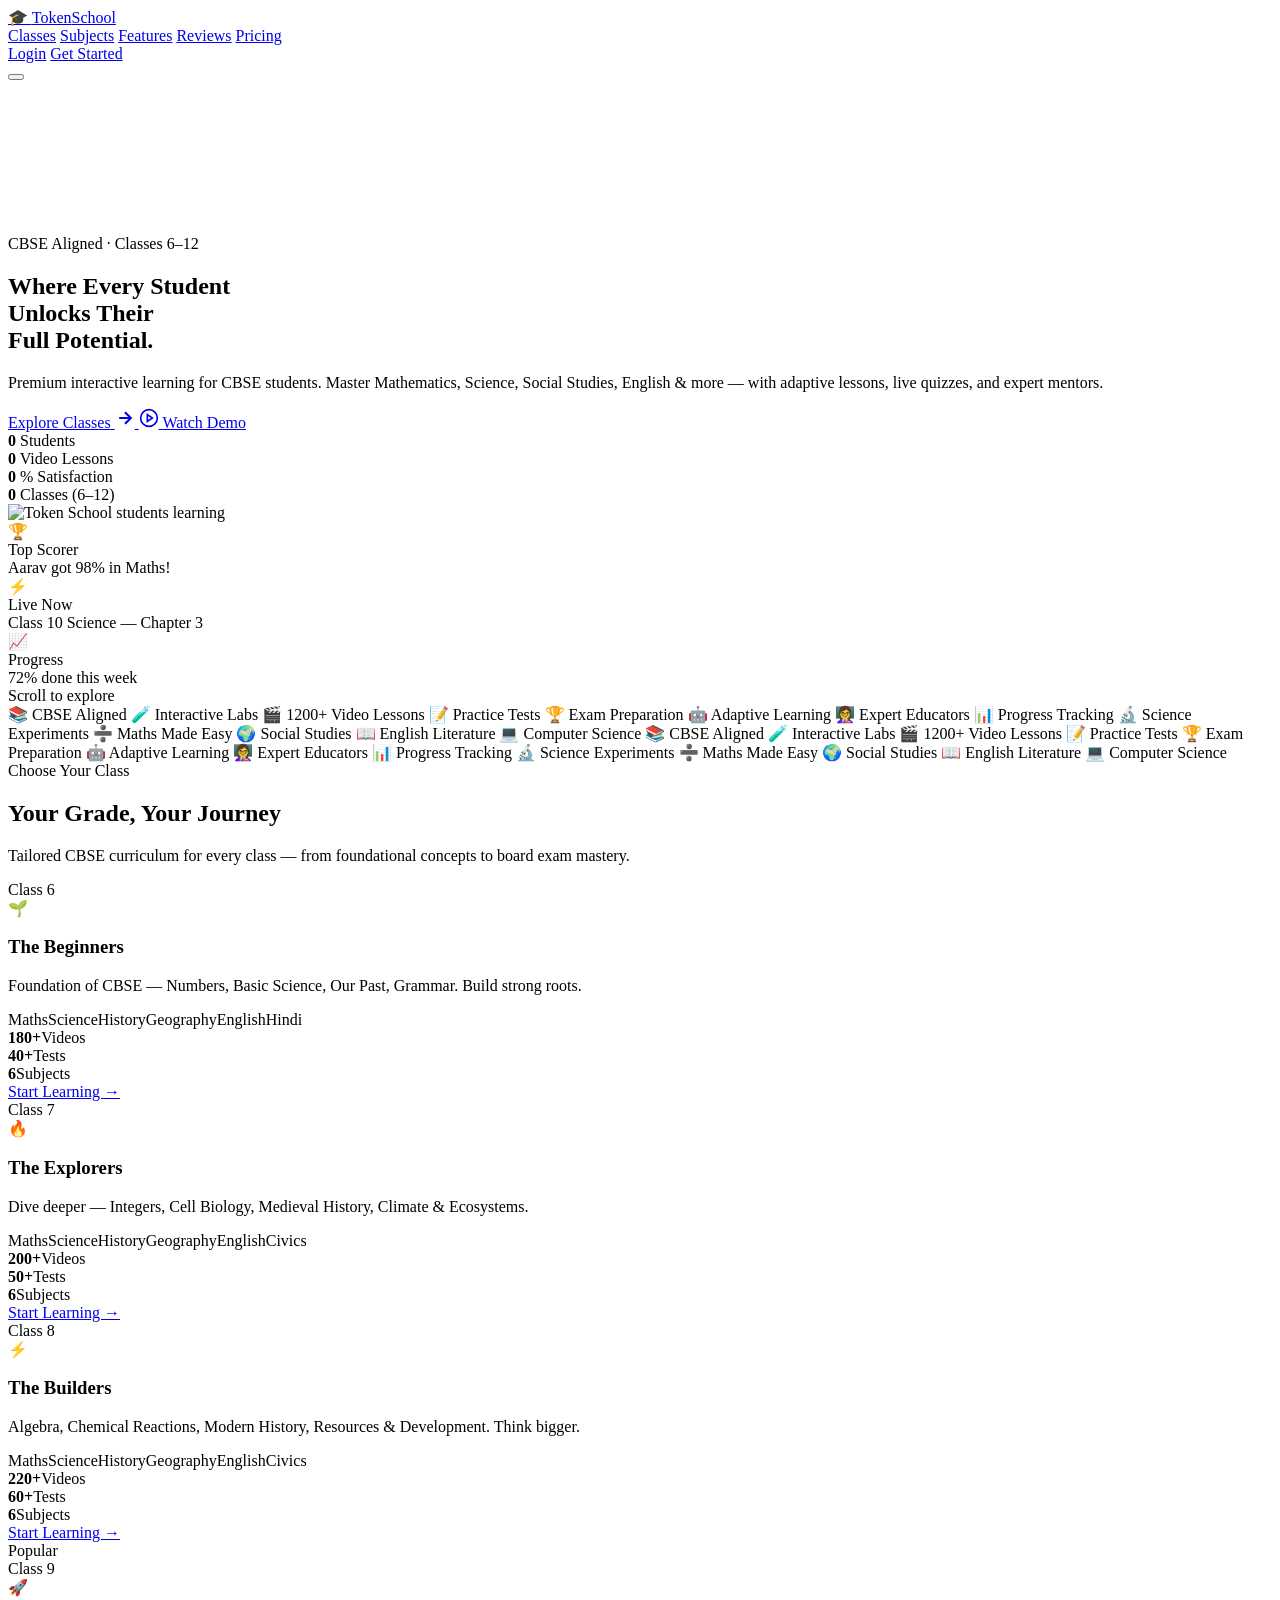
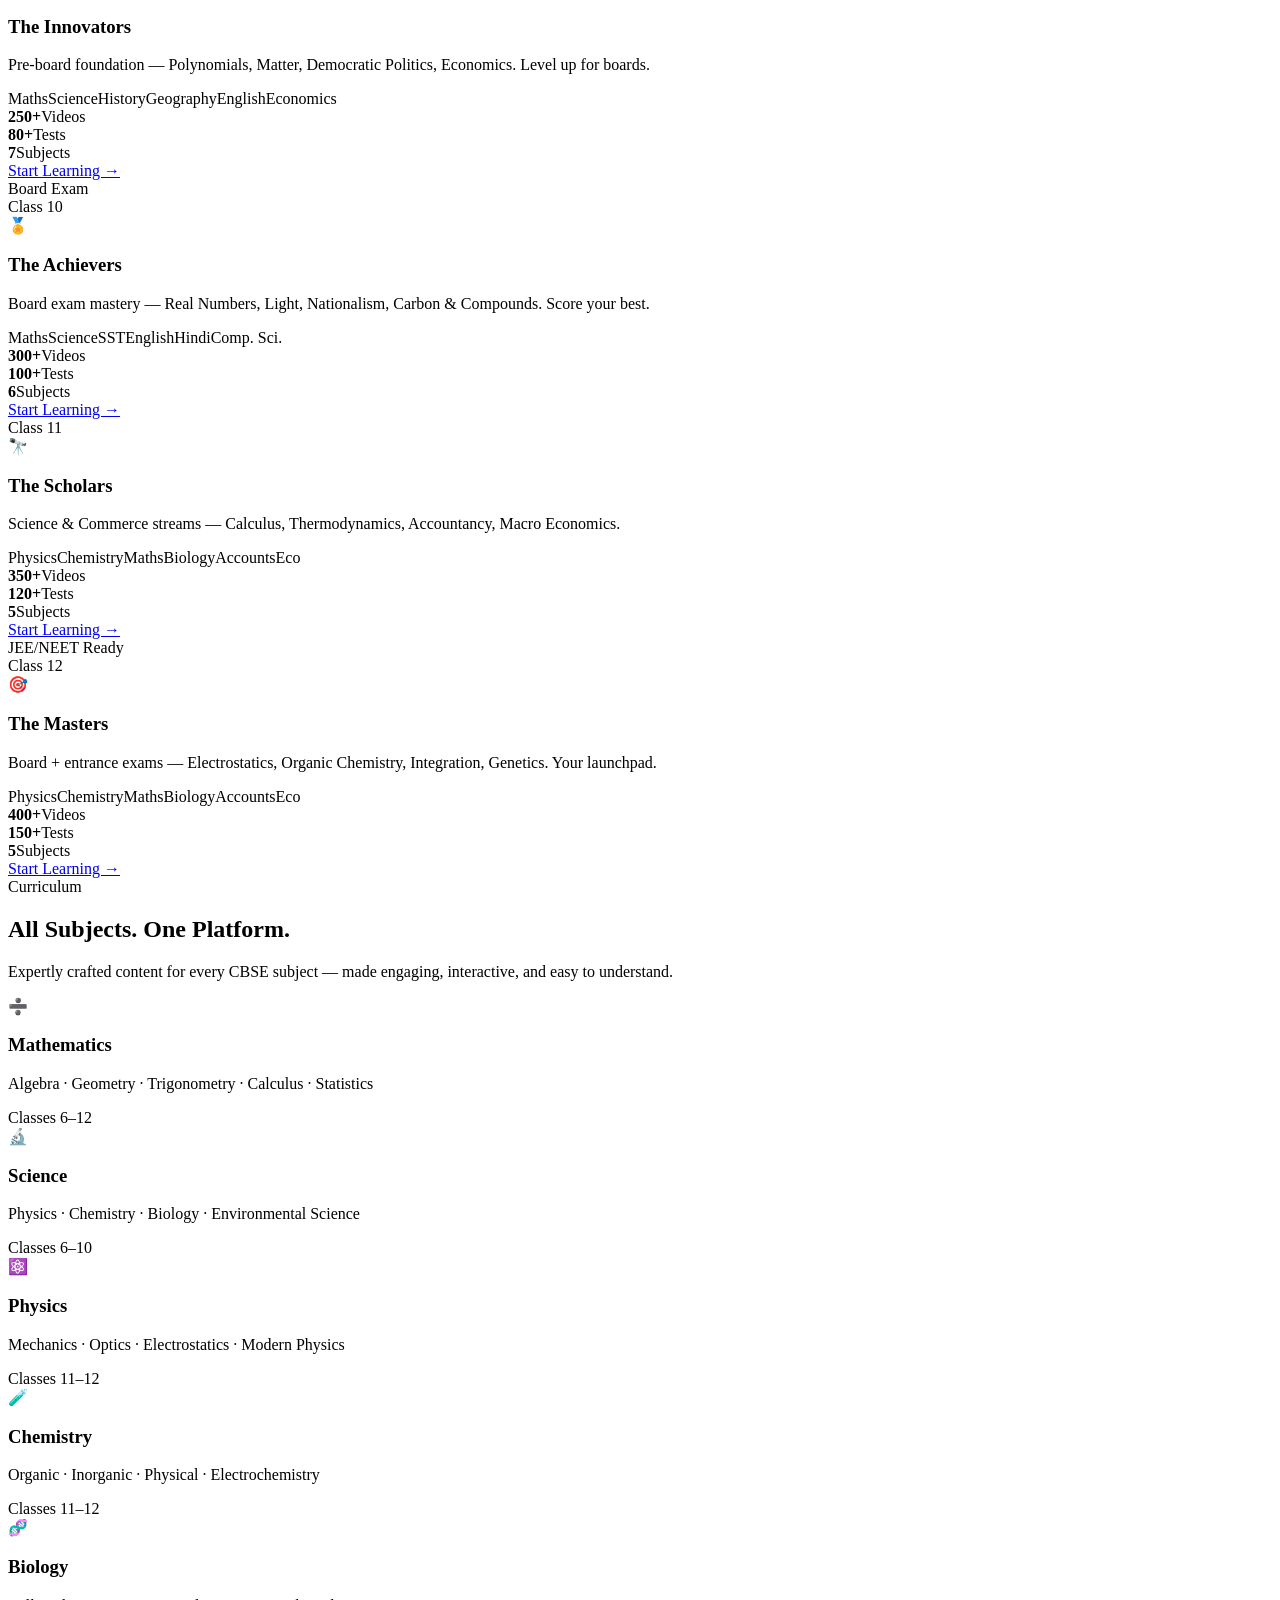
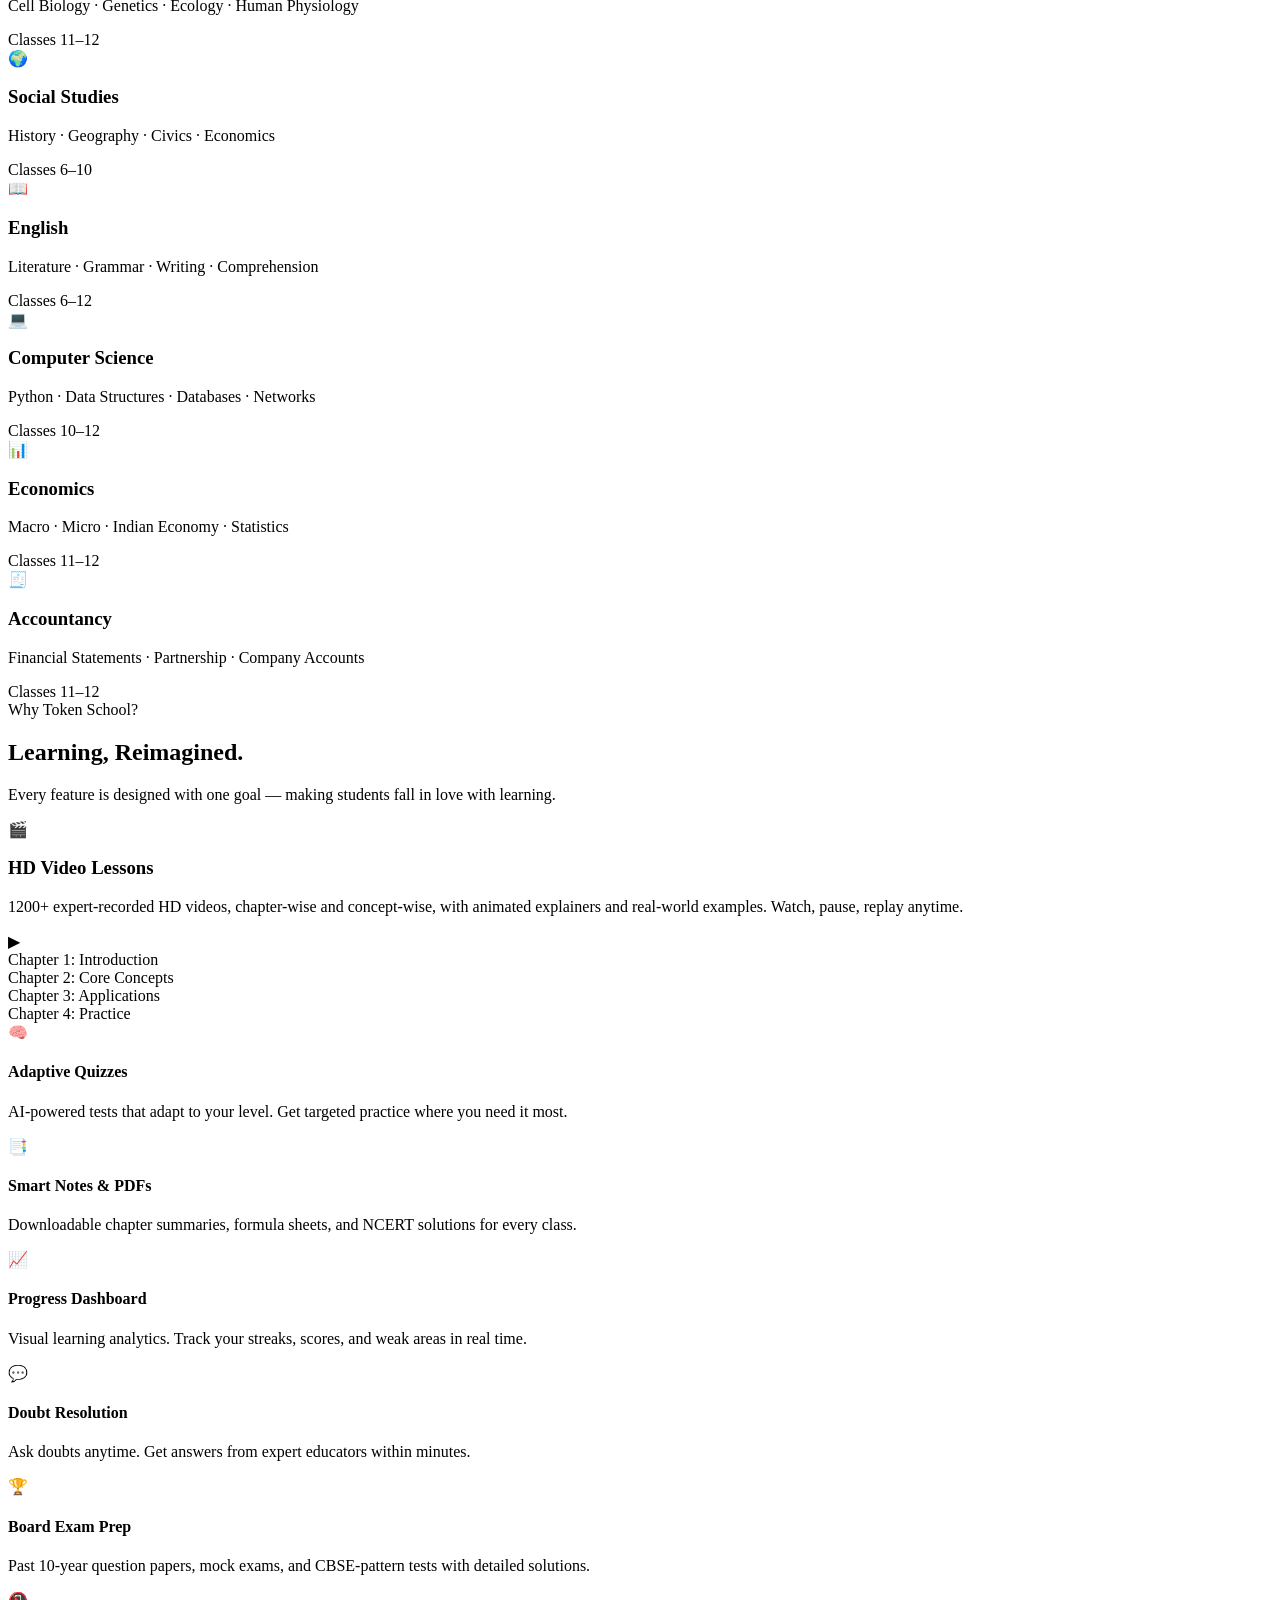
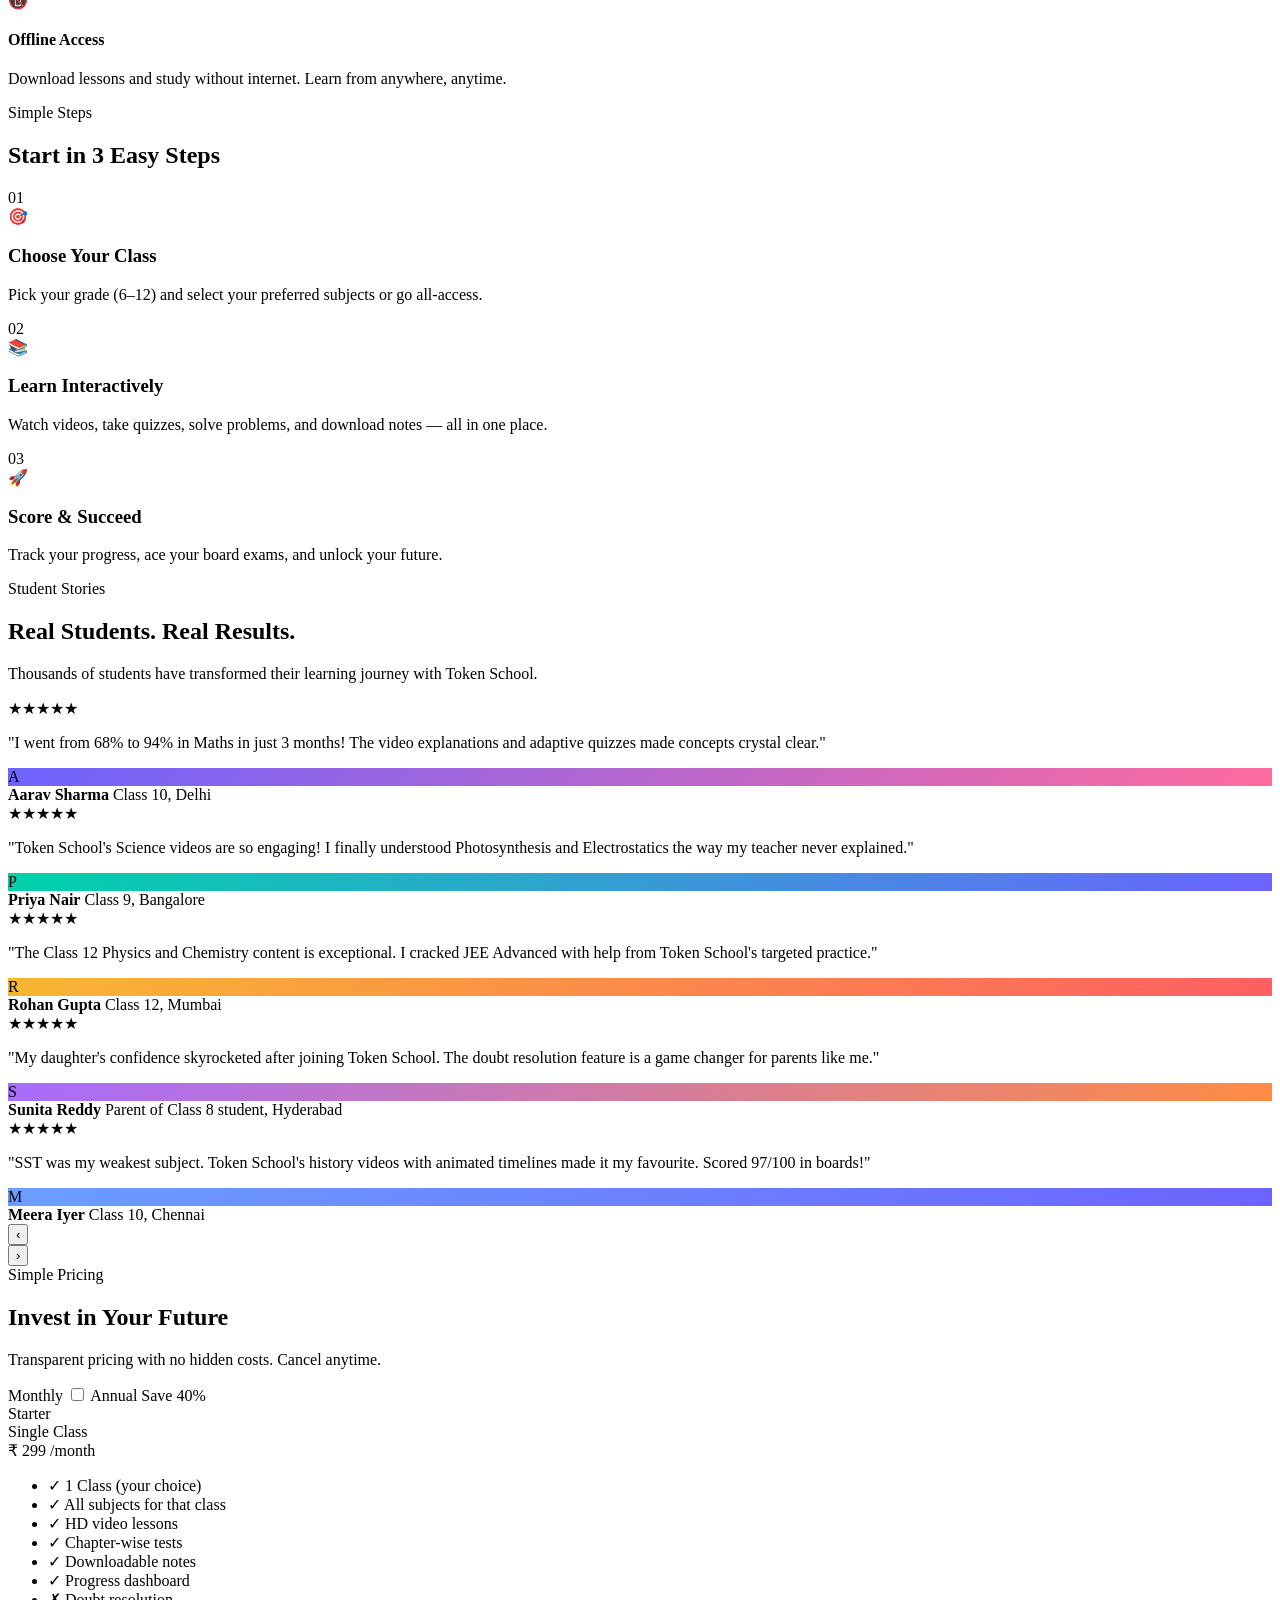
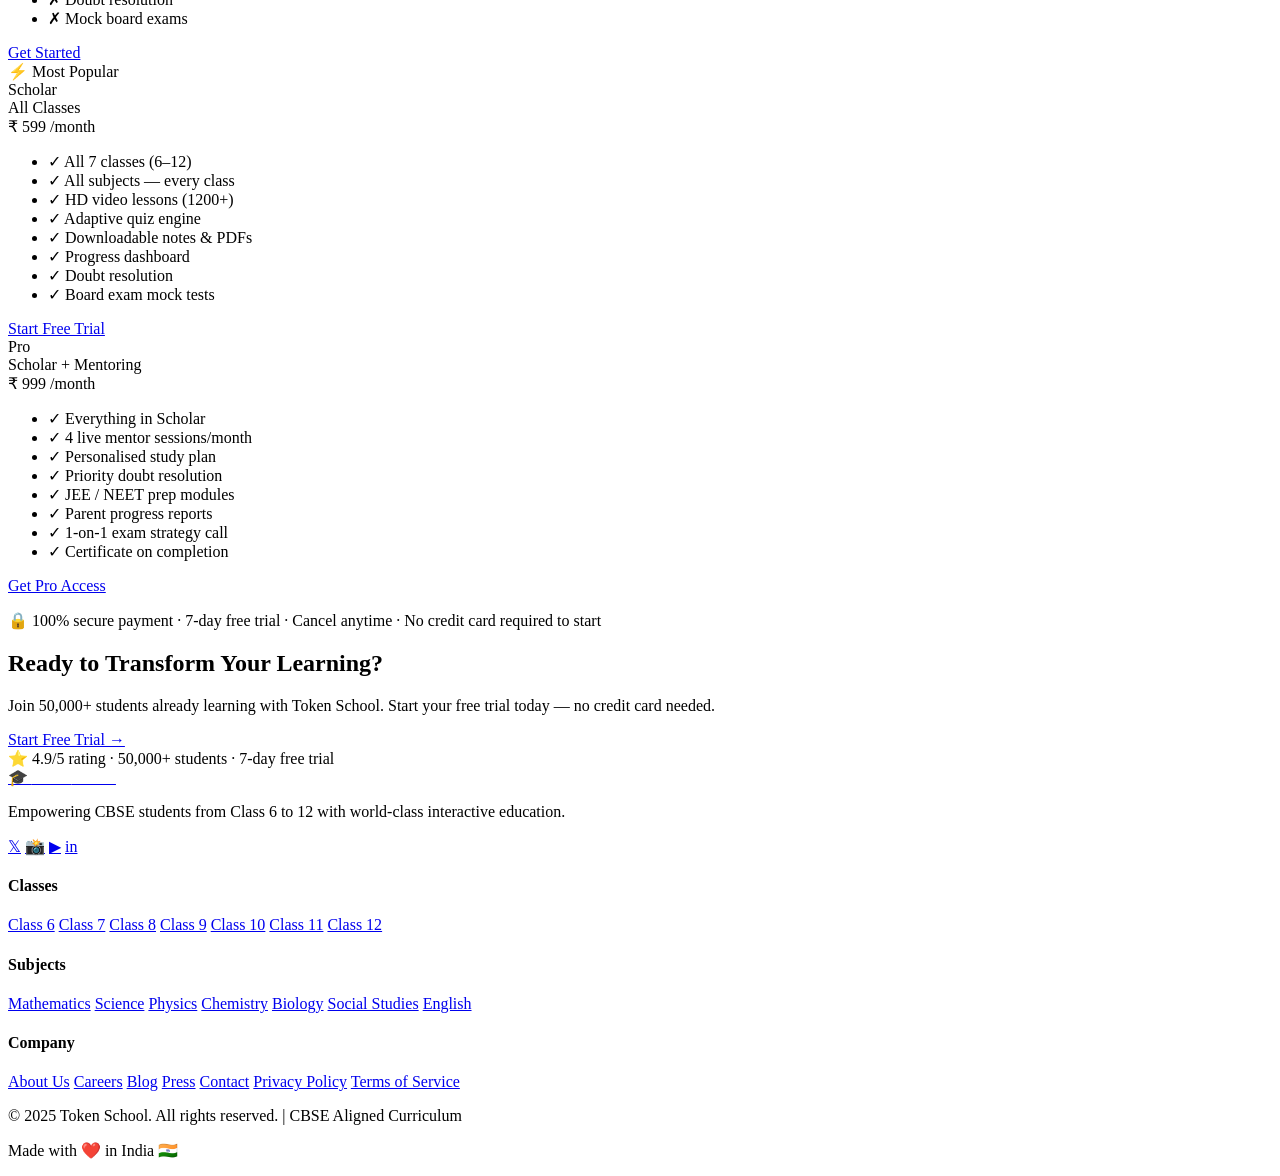
==== index.html @ bd6ffdf9 "feat: add index.html" ====
<!DOCTYPE html>
<html lang="en">
<head>
  <meta charset="UTF-8" />
  <meta name="viewport" content="width=device-width, initial-scale=1.0" />
  <title>Token School — CBSE Classes 6–12 | Learn. Lead. Grow.</title>
  <meta name="description" content="Token School offers a world-class, interactive CBSE curriculum for students in Classes 6 to 12. Master Maths, Science, Social Studies, English, and more with engaging video lessons, live quizzes, and expert-crafted study material." />
  <meta name="keywords" content="CBSE, Classes 6-12, Token School, online learning, India, Maths, Science, Social Studies, exam prep, interactive" />
  <meta property="og:title" content="Token School — CBSE Classes 6–12" />
  <meta property="og:description" content="World-class CBSE learning for Classes 6–12. Master every subject with interactive lessons, quizzes, and expert guidance." />
  <meta property="og:image" content="./hero.jpg" />
  <meta name="twitter:card" content="summary_large_image" />
  <link rel="preconnect" href="https://fonts.googleapis.com" />
  <link rel="preconnect" href="https://fonts.gstatic.com" crossorigin />
  <link href="https://fonts.googleapis.com/css2?family=Outfit:wght@300;400;500;600;700;800;900&family=Inter:wght@300;400;500;600;700&family=JetBrains+Mono:wght@400;600&display=swap" rel="stylesheet" />
  <link rel="stylesheet" href="./style.css" />
</head>
<body>

  <!-- ===== NAV ===== -->
  <header class="nav" id="nav">
    <div class="nav__inner">
      <a href="#" class="nav__brand" id="nav-brand">
        <span class="nav__logo-icon">🎓</span>
        <span class="nav__logo-text">Token<span class="accent">School</span></span>
      </a>
      <nav class="nav__links" id="nav-links">
        <a href="#classes" class="nav__link">Classes</a>
        <a href="#subjects" class="nav__link">Subjects</a>
        <a href="#features" class="nav__link">Features</a>
        <a href="#testimonials" class="nav__link">Reviews</a>
        <a href="#pricing" class="nav__link">Pricing</a>
      </nav>
      <div class="nav__actions">
        <a href="#pricing" class="btn btn--ghost btn--sm" id="nav-login">Login</a>
        <a href="#pricing" class="btn btn--primary btn--sm" id="nav-cta">Get Started</a>
      </div>
      <button class="nav__burger" id="nav-burger" aria-label="Toggle menu">
        <span></span><span></span><span></span>
      </button>
    </div>
  </header>

  <!-- ===== HERO ===== -->
  <section class="hero" id="hero">
    <div class="hero__bg">
      <div class="hero__orb hero__orb--1"></div>
      <div class="hero__orb hero__orb--2"></div>
      <div class="hero__orb hero__orb--3"></div>
      <canvas class="hero__particles" id="hero-canvas"></canvas>
    </div>
    <div class="hero__inner">
      <div class="hero__content">
        <div class="hero__badge" id="hero-badge">
          <span class="badge__dot"></span>
          CBSE Aligned · Classes 6–12
        </div>
        <h1 class="hero__title" id="hero-title">
          Where Every Student<br />
          <span class="hero__gradient-text">Unlocks Their</span><br />
          <span class="hero__typewriter" id="typewriter">Full Potential.</span>
        </h1>
        <p class="hero__sub" id="hero-sub">
          Premium interactive learning for CBSE students. Master Mathematics, Science, Social Studies, English &amp; more — with adaptive lessons, live quizzes, and expert mentors.
        </p>
        <div class="hero__ctas" id="hero-ctas">
          <a href="#classes" class="btn btn--primary btn--lg">
            <span>Explore Classes</span>
            <svg width="20" height="20" viewBox="0 0 24 24" fill="none" stroke="currentColor" stroke-width="2.5"><path d="M5 12h14M12 5l7 7-7 7"/></svg>
          </a>
          <a href="#features" class="btn btn--ghost btn--lg">
            <svg width="20" height="20" viewBox="0 0 24 24" fill="none" stroke="currentColor" stroke-width="2"><circle cx="12" cy="12" r="10"/><polygon points="10,8 16,12 10,16"/></svg>
            <span>Watch Demo</span>
          </a>
        </div>
        <div class="hero__stats" id="hero-stats">
          <div class="stat">
            <strong class="stat__num" data-target="50000">0</strong>
            <span class="stat__label">Students</span>
          </div>
          <div class="stat__divider"></div>
          <div class="stat">
            <strong class="stat__num" data-target="1200">0</strong>
            <span class="stat__label">Video Lessons</span>
          </div>
          <div class="stat__divider"></div>
          <div class="stat">
            <strong class="stat__num" data-target="98">0</strong>
            <span class="stat__label">% Satisfaction</span>
          </div>
          <div class="stat__divider"></div>
          <div class="stat">
            <strong class="stat__num" data-target="7">0</strong>
            <span class="stat__label">Classes (6–12)</span>
          </div>
        </div>
      </div>
      <div class="hero__visual" id="hero-visual">
        <div class="hero__img-wrap">
          <img src="./hero.jpg" alt="Token School students learning" class="hero__img" loading="eager" />
          <div class="hero__img-glow"></div>
        </div>
        <div class="floating-card fc--1">
          <span class="fc__emoji">🏆</span>
          <div>
            <div class="fc__label">Top Scorer</div>
            <div class="fc__value">Aarav got 98% in Maths!</div>
          </div>
        </div>
        <div class="floating-card fc--2">
          <span class="fc__emoji">⚡</span>
          <div>
            <div class="fc__label">Live Now</div>
            <div class="fc__value">Class 10 Science — Chapter 3</div>
          </div>
        </div>
        <div class="floating-card fc--3">
          <span class="fc__emoji">📈</span>
          <div>
            <div class="fc__label">Progress</div>
            <div class="fc__value">72% done this week</div>
          </div>
        </div>
      </div>
    </div>
    <div class="hero__scroll-hint">
      <span>Scroll to explore</span>
      <div class="scroll-arrow"></div>
    </div>
  </section>

  <!-- ===== MARQUEE STRIP ===== -->
  <div class="marquee-strip" aria-hidden="true">
    <div class="marquee-track">
      <span>📚 CBSE Aligned</span>
      <span>🧪 Interactive Labs</span>
      <span>🎬 1200+ Video Lessons</span>
      <span>📝 Practice Tests</span>
      <span>🏆 Exam Preparation</span>
      <span>🤖 Adaptive Learning</span>
      <span>👩‍🏫 Expert Educators</span>
      <span>📊 Progress Tracking</span>
      <span>🔬 Science Experiments</span>
      <span>➗ Maths Made Easy</span>
      <span>🌍 Social Studies</span>
      <span>📖 English Literature</span>
      <span>💻 Computer Science</span>
      <span>📚 CBSE Aligned</span>
      <span>🧪 Interactive Labs</span>
      <span>🎬 1200+ Video Lessons</span>
      <span>📝 Practice Tests</span>
      <span>🏆 Exam Preparation</span>
      <span>🤖 Adaptive Learning</span>
      <span>👩‍🏫 Expert Educators</span>
      <span>📊 Progress Tracking</span>
      <span>🔬 Science Experiments</span>
      <span>➗ Maths Made Easy</span>
      <span>🌍 Social Studies</span>
      <span>📖 English Literature</span>
      <span>💻 Computer Science</span>
    </div>
  </div>

  <!-- ===== CLASSES ===== -->
  <section class="classes section" id="classes">
    <div class="container">
      <div class="section__header">
        <div class="section__eyebrow">Choose Your Class</div>
        <h2 class="section__title">Your Grade, Your Journey</h2>
        <p class="section__sub">Tailored CBSE curriculum for every class — from foundational concepts to board exam mastery.</p>
      </div>
      <div class="classes__grid" id="classes-grid">

        <!-- Class 6 -->
        <article class="class-card" data-class="6" style="--accent: #6C63FF; --accent-light: #6C63FF22;">
          <div class="class-card__top">
            <div class="class-card__badge">Class 6</div>
            <div class="class-card__icon">🌱</div>
          </div>
          <h3 class="class-card__name">The Beginners</h3>
          <p class="class-card__desc">Foundation of CBSE — Numbers, Basic Science, Our Past, Grammar. Build strong roots.</p>
          <div class="class-card__subjects">
            <span>Maths</span><span>Science</span><span>History</span><span>Geography</span><span>English</span><span>Hindi</span>
          </div>
          <div class="class-card__stats">
            <div class="cs"><strong>180+</strong><span>Videos</span></div>
            <div class="cs"><strong>40+</strong><span>Tests</span></div>
            <div class="cs"><strong>6</strong><span>Subjects</span></div>
          </div>
          <a href="#pricing" class="class-card__cta">Start Learning →</a>
        </article>

        <!-- Class 7 -->
        <article class="class-card" data-class="7" style="--accent: #FF6B9D; --accent-light: #FF6B9D22;">
          <div class="class-card__top">
            <div class="class-card__badge">Class 7</div>
            <div class="class-card__icon">🔥</div>
          </div>
          <h3 class="class-card__name">The Explorers</h3>
          <p class="class-card__desc">Dive deeper — Integers, Cell Biology, Medieval History, Climate & Ecosystems.</p>
          <div class="class-card__subjects">
            <span>Maths</span><span>Science</span><span>History</span><span>Geography</span><span>English</span><span>Civics</span>
          </div>
          <div class="class-card__stats">
            <div class="cs"><strong>200+</strong><span>Videos</span></div>
            <div class="cs"><strong>50+</strong><span>Tests</span></div>
            <div class="cs"><strong>6</strong><span>Subjects</span></div>
          </div>
          <a href="#pricing" class="class-card__cta">Start Learning →</a>
        </article>

        <!-- Class 8 -->
        <article class="class-card" data-class="8" style="--accent: #00D4AA; --accent-light: #00D4AA22;">
          <div class="class-card__top">
            <div class="class-card__badge">Class 8</div>
            <div class="class-card__icon">⚡</div>
          </div>
          <h3 class="class-card__name">The Builders</h3>
          <p class="class-card__desc">Algebra, Chemical Reactions, Modern History, Resources & Development. Think bigger.</p>
          <div class="class-card__subjects">
            <span>Maths</span><span>Science</span><span>History</span><span>Geography</span><span>English</span><span>Civics</span>
          </div>
          <div class="class-card__stats">
            <div class="cs"><strong>220+</strong><span>Videos</span></div>
            <div class="cs"><strong>60+</strong><span>Tests</span></div>
            <div class="cs"><strong>6</strong><span>Subjects</span></div>
          </div>
          <a href="#pricing" class="class-card__cta">Start Learning →</a>
        </article>

        <!-- Class 9 -->
        <article class="class-card class-card--featured" data-class="9" style="--accent: #F7B731; --accent-light: #F7B73122;">
          <div class="class-card__ribbon">Popular</div>
          <div class="class-card__top">
            <div class="class-card__badge">Class 9</div>
            <div class="class-card__icon">🚀</div>
          </div>
          <h3 class="class-card__name">The Innovators</h3>
          <p class="class-card__desc">Pre-board foundation — Polynomials, Matter, Democratic Politics, Economics. Level up for boards.</p>
          <div class="class-card__subjects">
            <span>Maths</span><span>Science</span><span>History</span><span>Geography</span><span>English</span><span>Economics</span>
          </div>
          <div class="class-card__stats">
            <div class="cs"><strong>250+</strong><span>Videos</span></div>
            <div class="cs"><strong>80+</strong><span>Tests</span></div>
            <div class="cs"><strong>7</strong><span>Subjects</span></div>
          </div>
          <a href="#pricing" class="class-card__cta">Start Learning →</a>
        </article>

        <!-- Class 10 -->
        <article class="class-card class-card--featured" data-class="10" style="--accent: #FF5E62; --accent-light: #FF5E6222;">
          <div class="class-card__ribbon">Board Exam</div>
          <div class="class-card__top">
            <div class="class-card__badge">Class 10</div>
            <div class="class-card__icon">🏅</div>
          </div>
          <h3 class="class-card__name">The Achievers</h3>
          <p class="class-card__desc">Board exam mastery — Real Numbers, Light, Nationalism, Carbon & Compounds. Score your best.</p>
          <div class="class-card__subjects">
            <span>Maths</span><span>Science</span><span>SST</span><span>English</span><span>Hindi</span><span>Comp. Sci.</span>
          </div>
          <div class="class-card__stats">
            <div class="cs"><strong>300+</strong><span>Videos</span></div>
            <div class="cs"><strong>100+</strong><span>Tests</span></div>
            <div class="cs"><strong>6</strong><span>Subjects</span></div>
          </div>
          <a href="#pricing" class="class-card__cta">Start Learning →</a>
        </article>

        <!-- Class 11 -->
        <article class="class-card" data-class="11" style="--accent: #A66CFF; --accent-light: #A66CFF22;">
          <div class="class-card__top">
            <div class="class-card__badge">Class 11</div>
            <div class="class-card__icon">🔭</div>
          </div>
          <h3 class="class-card__name">The Scholars</h3>
          <p class="class-card__desc">Science & Commerce streams — Calculus, Thermodynamics, Accountancy, Macro Economics.</p>
          <div class="class-card__subjects">
            <span>Physics</span><span>Chemistry</span><span>Maths</span><span>Biology</span><span>Accounts</span><span>Eco</span>
          </div>
          <div class="class-card__stats">
            <div class="cs"><strong>350+</strong><span>Videos</span></div>
            <div class="cs"><strong>120+</strong><span>Tests</span></div>
            <div class="cs"><strong>5</strong><span>Subjects</span></div>
          </div>
          <a href="#pricing" class="class-card__cta">Start Learning →</a>
        </article>

        <!-- Class 12 -->
        <article class="class-card class-card--featured" data-class="12" style="--accent: #FF8C42; --accent-light: #FF8C4222;">
          <div class="class-card__ribbon">JEE/NEET Ready</div>
          <div class="class-card__top">
            <div class="class-card__badge">Class 12</div>
            <div class="class-card__icon">🎯</div>
          </div>
          <h3 class="class-card__name">The Masters</h3>
          <p class="class-card__desc">Board + entrance exams — Electrostatics, Organic Chemistry, Integration, Genetics. Your launchpad.</p>
          <div class="class-card__subjects">
            <span>Physics</span><span>Chemistry</span><span>Maths</span><span>Biology</span><span>Accounts</span><span>Eco</span>
          </div>
          <div class="class-card__stats">
            <div class="cs"><strong>400+</strong><span>Videos</span></div>
            <div class="cs"><strong>150+</strong><span>Tests</span></div>
            <div class="cs"><strong>5</strong><span>Subjects</span></div>
          </div>
          <a href="#pricing" class="class-card__cta">Start Learning →</a>
        </article>

      </div>
    </div>
  </section>

  <!-- ===== SUBJECTS ===== -->
  <section class="subjects section" id="subjects">
    <div class="container">
      <div class="section__header">
        <div class="section__eyebrow">Curriculum</div>
        <h2 class="section__title">All Subjects. One Platform.</h2>
        <p class="section__sub">Expertly crafted content for every CBSE subject — made engaging, interactive, and easy to understand.</p>
      </div>
      <div class="subjects__grid">
        <div class="subject-tile" id="sub-maths">
          <div class="subject-tile__icon">➗</div>
          <h3>Mathematics</h3>
          <p>Algebra · Geometry · Trigonometry · Calculus · Statistics</p>
          <div class="subject-tile__tag">Classes 6–12</div>
        </div>
        <div class="subject-tile" id="sub-science">
          <div class="subject-tile__icon">🔬</div>
          <h3>Science</h3>
          <p>Physics · Chemistry · Biology · Environmental Science</p>
          <div class="subject-tile__tag">Classes 6–10</div>
        </div>
        <div class="subject-tile" id="sub-physics">
          <div class="subject-tile__icon">⚛️</div>
          <h3>Physics</h3>
          <p>Mechanics · Optics · Electrostatics · Modern Physics</p>
          <div class="subject-tile__tag">Classes 11–12</div>
        </div>
        <div class="subject-tile" id="sub-chemistry">
          <div class="subject-tile__icon">🧪</div>
          <h3>Chemistry</h3>
          <p>Organic · Inorganic · Physical · Electrochemistry</p>
          <div class="subject-tile__tag">Classes 11–12</div>
        </div>
        <div class="subject-tile" id="sub-biology">
          <div class="subject-tile__icon">🧬</div>
          <h3>Biology</h3>
          <p>Cell Biology · Genetics · Ecology · Human Physiology</p>
          <div class="subject-tile__tag">Classes 11–12</div>
        </div>
        <div class="subject-tile" id="sub-sst">
          <div class="subject-tile__icon">🌍</div>
          <h3>Social Studies</h3>
          <p>History · Geography · Civics · Economics</p>
          <div class="subject-tile__tag">Classes 6–10</div>
        </div>
        <div class="subject-tile" id="sub-english">
          <div class="subject-tile__icon">📖</div>
          <h3>English</h3>
          <p>Literature · Grammar · Writing · Comprehension</p>
          <div class="subject-tile__tag">Classes 6–12</div>
        </div>
        <div class="subject-tile" id="sub-cs">
          <div class="subject-tile__icon">💻</div>
          <h3>Computer Science</h3>
          <p>Python · Data Structures · Databases · Networks</p>
          <div class="subject-tile__tag">Classes 10–12</div>
        </div>
        <div class="subject-tile" id="sub-eco">
          <div class="subject-tile__icon">📊</div>
          <h3>Economics</h3>
          <p>Macro · Micro · Indian Economy · Statistics</p>
          <div class="subject-tile__tag">Classes 11–12</div>
        </div>
        <div class="subject-tile" id="sub-accounts">
          <div class="subject-tile__icon">🧾</div>
          <h3>Accountancy</h3>
          <p>Financial Statements · Partnership · Company Accounts</p>
          <div class="subject-tile__tag">Classes 11–12</div>
        </div>
      </div>
    </div>
  </section>

  <!-- ===== FEATURES ===== -->
  <section class="features section" id="features">
    <div class="container">
      <div class="section__header">
        <div class="section__eyebrow">Why Token School?</div>
        <h2 class="section__title">Learning, Reimagined.</h2>
        <p class="section__sub">Every feature is designed with one goal — making students fall in love with learning.</p>
      </div>
      <div class="features__layout">
        <div class="features__big-card">
          <div class="big-card__glow"></div>
          <div class="big-card__icon">🎬</div>
          <h3 class="big-card__title">HD Video Lessons</h3>
          <p class="big-card__desc">1200+ expert-recorded HD videos, chapter-wise and concept-wise, with animated explainers and real-world examples. Watch, pause, replay anytime.</p>
          <div class="big-card__visual">
            <div class="video-mock">
              <div class="video-mock__screen">
                <div class="play-btn-large">▶</div>
                <div class="video-mock__bar"></div>
              </div>
              <div class="video-mock__chapters">
                <div class="vmch vmch--active">Chapter 1: Introduction</div>
                <div class="vmch">Chapter 2: Core Concepts</div>
                <div class="vmch">Chapter 3: Applications</div>
                <div class="vmch">Chapter 4: Practice</div>
              </div>
            </div>
          </div>
        </div>
        <div class="features__small-cards">
          <div class="feature-card" id="feat-quiz">
            <div class="feature-card__icon">🧠</div>
            <h4>Adaptive Quizzes</h4>
            <p>AI-powered tests that adapt to your level. Get targeted practice where you need it most.</p>
          </div>
          <div class="feature-card" id="feat-notes">
            <div class="feature-card__icon">📑</div>
            <h4>Smart Notes & PDFs</h4>
            <p>Downloadable chapter summaries, formula sheets, and NCERT solutions for every class.</p>
          </div>
          <div class="feature-card" id="feat-progress">
            <div class="feature-card__icon">📈</div>
            <h4>Progress Dashboard</h4>
            <p>Visual learning analytics. Track your streaks, scores, and weak areas in real time.</p>
          </div>
          <div class="feature-card" id="feat-doubt">
            <div class="feature-card__icon">💬</div>
            <h4>Doubt Resolution</h4>
            <p>Ask doubts anytime. Get answers from expert educators within minutes.</p>
          </div>
          <div class="feature-card" id="feat-exam">
            <div class="feature-card__icon">🏆</div>
            <h4>Board Exam Prep</h4>
            <p>Past 10-year question papers, mock exams, and CBSE-pattern tests with detailed solutions.</p>
          </div>
          <div class="feature-card" id="feat-offline">
            <div class="feature-card__icon">📵</div>
            <h4>Offline Access</h4>
            <p>Download lessons and study without internet. Learn from anywhere, anytime.</p>
          </div>
        </div>
      </div>
    </div>
  </section>

  <!-- ===== HOW IT WORKS ===== -->
  <section class="how section" id="how">
    <div class="container">
      <div class="section__header">
        <div class="section__eyebrow">Simple Steps</div>
        <h2 class="section__title">Start in 3 Easy Steps</h2>
      </div>
      <div class="steps">
        <div class="step" id="step-1">
          <div class="step__num">01</div>
          <div class="step__icon">🎯</div>
          <h3 class="step__title">Choose Your Class</h3>
          <p class="step__desc">Pick your grade (6–12) and select your preferred subjects or go all-access.</p>
        </div>
        <div class="step__connector"></div>
        <div class="step" id="step-2">
          <div class="step__num">02</div>
          <div class="step__icon">📚</div>
          <h3 class="step__title">Learn Interactively</h3>
          <p class="step__desc">Watch videos, take quizzes, solve problems, and download notes — all in one place.</p>
        </div>
        <div class="step__connector"></div>
        <div class="step" id="step-3">
          <div class="step__num">03</div>
          <div class="step__icon">🚀</div>
          <h3 class="step__title">Score & Succeed</h3>
          <p class="step__desc">Track your progress, ace your board exams, and unlock your future.</p>
        </div>
      </div>
    </div>
  </section>

  <!-- ===== TESTIMONIALS ===== -->
  <section class="testimonials section" id="testimonials">
    <div class="container">
      <div class="section__header">
        <div class="section__eyebrow">Student Stories</div>
        <h2 class="section__title">Real Students. Real Results.</h2>
        <p class="section__sub">Thousands of students have transformed their learning journey with Token School.</p>
      </div>
      <div class="testimonials__track" id="testi-track">
        <div class="testi-card" id="testi-1">
          <div class="testi-card__stars">★★★★★</div>
          <p class="testi-card__text">"I went from 68% to 94% in Maths in just 3 months! The video explanations and adaptive quizzes made concepts crystal clear."</p>
          <div class="testi-card__author">
            <div class="testi-card__avatar" style="background: linear-gradient(135deg, #6C63FF, #FF6B9D);">A</div>
            <div>
              <strong>Aarav Sharma</strong>
              <span>Class 10, Delhi</span>
            </div>
          </div>
        </div>
        <div class="testi-card" id="testi-2">
          <div class="testi-card__stars">★★★★★</div>
          <p class="testi-card__text">"Token School's Science videos are so engaging! I finally understood Photosynthesis and Electrostatics the way my teacher never explained."</p>
          <div class="testi-card__author">
            <div class="testi-card__avatar" style="background: linear-gradient(135deg, #00D4AA, #6C63FF);">P</div>
            <div>
              <strong>Priya Nair</strong>
              <span>Class 9, Bangalore</span>
            </div>
          </div>
        </div>
        <div class="testi-card" id="testi-3">
          <div class="testi-card__stars">★★★★★</div>
          <p class="testi-card__text">"The Class 12 Physics and Chemistry content is exceptional. I cracked JEE Advanced with help from Token School's targeted practice."</p>
          <div class="testi-card__author">
            <div class="testi-card__avatar" style="background: linear-gradient(135deg, #F7B731, #FF5E62);">R</div>
            <div>
              <strong>Rohan Gupta</strong>
              <span>Class 12, Mumbai</span>
            </div>
          </div>
        </div>
        <div class="testi-card" id="testi-4">
          <div class="testi-card__stars">★★★★★</div>
          <p class="testi-card__text">"My daughter's confidence skyrocketed after joining Token School. The doubt resolution feature is a game changer for parents like me."</p>
          <div class="testi-card__author">
            <div class="testi-card__avatar" style="background: linear-gradient(135deg, #A66CFF, #FF8C42);">S</div>
            <div>
              <strong>Sunita Reddy</strong>
              <span>Parent of Class 8 student, Hyderabad</span>
            </div>
          </div>
        </div>
        <div class="testi-card" id="testi-5">
          <div class="testi-card__stars">★★★★★</div>
          <p class="testi-card__text">"SST was my weakest subject. Token School's history videos with animated timelines made it my favourite. Scored 97/100 in boards!"</p>
          <div class="testi-card__author">
            <div class="testi-card__avatar" style="background: linear-gradient(135deg, #6B9FFF, #6C63FF);">M</div>
            <div>
              <strong>Meera Iyer</strong>
              <span>Class 10, Chennai</span>
            </div>
          </div>
        </div>
      </div>
      <div class="testimonials__controls">
        <button class="testi-btn" id="testi-prev" aria-label="Previous">‹</button>
        <div class="testi-dots" id="testi-dots"></div>
        <button class="testi-btn" id="testi-next" aria-label="Next">›</button>
      </div>
    </div>
  </section>

  <!-- ===== PRICING ===== -->
  <section class="pricing section" id="pricing">
    <div class="container">
      <div class="section__header">
        <div class="section__eyebrow">Simple Pricing</div>
        <h2 class="section__title">Invest in Your Future</h2>
        <p class="section__sub">Transparent pricing with no hidden costs. Cancel anytime.</p>
      </div>
      <div class="pricing__toggle-wrap">
        <span class="ptoggle__label">Monthly</span>
        <label class="ptoggle" for="billing-toggle">
          <input type="checkbox" id="billing-toggle" />
          <span class="ptoggle__track"></span>
        </label>
        <span class="ptoggle__label">Annual <span class="ptoggle__save">Save 40%</span></span>
      </div>
      <div class="pricing__grid">
        <div class="price-card" id="price-starter">
          <div class="price-card__head">
            <div class="price-card__plan">Starter</div>
            <div class="price-card__badge-plan">Single Class</div>
          </div>
          <div class="price-card__amount">
            <span class="price-card__currency">₹</span>
            <span class="price-card__num monthly-price">299</span>
            <span class="price-card__annual annual-price" style="display:none">179</span>
            <span class="price-card__period">/month</span>
          </div>
          <div class="price-card__annual-note annual-note" style="display:none">Billed ₹2,148/year</div>
          <ul class="price-card__features">
            <li>✓ 1 Class (your choice)</li>
            <li>✓ All subjects for that class</li>
            <li>✓ HD video lessons</li>
            <li>✓ Chapter-wise tests</li>
            <li>✓ Downloadable notes</li>
            <li>✓ Progress dashboard</li>
            <li class="muted">✗ Doubt resolution</li>
            <li class="muted">✗ Mock board exams</li>
          </ul>
          <a href="#" class="btn btn--outline btn--full" id="price-starter-cta">Get Started</a>
        </div>

        <div class="price-card price-card--featured" id="price-scholar">
          <div class="price-card__popular">⚡ Most Popular</div>
          <div class="price-card__head">
            <div class="price-card__plan">Scholar</div>
            <div class="price-card__badge-plan">All Classes</div>
          </div>
          <div class="price-card__amount">
            <span class="price-card__currency">₹</span>
            <span class="price-card__num monthly-price">599</span>
            <span class="price-card__annual annual-price" style="display:none">359</span>
            <span class="price-card__period">/month</span>
          </div>
          <div class="price-card__annual-note annual-note" style="display:none">Billed ₹4,308/year</div>
          <ul class="price-card__features">
            <li>✓ All 7 classes (6–12)</li>
            <li>✓ All subjects — every class</li>
            <li>✓ HD video lessons (1200+)</li>
            <li>✓ Adaptive quiz engine</li>
            <li>✓ Downloadable notes & PDFs</li>
            <li>✓ Progress dashboard</li>
            <li>✓ Doubt resolution</li>
            <li>✓ Board exam mock tests</li>
          </ul>
          <a href="#" class="btn btn--primary btn--full" id="price-scholar-cta">Start Free Trial</a>
        </div>

        <div class="price-card" id="price-pro">
          <div class="price-card__head">
            <div class="price-card__plan">Pro</div>
            <div class="price-card__badge-plan">Scholar + Mentoring</div>
          </div>
          <div class="price-card__amount">
            <span class="price-card__currency">₹</span>
            <span class="price-card__num monthly-price">999</span>
            <span class="price-card__annual annual-price" style="display:none">599</span>
            <span class="price-card__period">/month</span>
          </div>
          <div class="price-card__annual-note annual-note" style="display:none">Billed ₹7,188/year</div>
          <ul class="price-card__features">
            <li>✓ Everything in Scholar</li>
            <li>✓ 4 live mentor sessions/month</li>
            <li>✓ Personalised study plan</li>
            <li>✓ Priority doubt resolution</li>
            <li>✓ JEE / NEET prep modules</li>
            <li>✓ Parent progress reports</li>
            <li>✓ 1-on-1 exam strategy call</li>
            <li>✓ Certificate on completion</li>
          </ul>
          <a href="#" class="btn btn--outline btn--full" id="price-pro-cta">Get Pro Access</a>
        </div>
      </div>
      <p class="pricing__note">🔒 100% secure payment · 7-day free trial · Cancel anytime · No credit card required to start</p>
    </div>
  </section>

  <!-- ===== CTA BANNER ===== -->
  <section class="cta-banner" id="cta-banner">
    <div class="cta-banner__glow"></div>
    <div class="container">
      <div class="cta-banner__inner">
        <div class="cta-banner__text">
          <h2>Ready to Transform Your Learning?</h2>
          <p>Join 50,000+ students already learning with Token School. Start your free trial today — no credit card needed.</p>
        </div>
        <div class="cta-banner__actions">
          <a href="#pricing" class="btn btn--white btn--lg" id="cta-banner-btn">Start Free Trial →</a>
          <div class="cta-banner__trust">
            <span>⭐ 4.9/5 rating</span>
            <span>·</span>
            <span>50,000+ students</span>
            <span>·</span>
            <span>7-day free trial</span>
          </div>
        </div>
      </div>
    </div>
  </section>

  <!-- ===== FOOTER ===== -->
  <footer class="footer" id="footer">
    <div class="container">
      <div class="footer__grid">
        <div class="footer__brand">
          <a href="#" class="nav__brand">
            <span class="nav__logo-icon">🎓</span>
            <span class="nav__logo-text" style="color:#fff;">Token<span class="accent">School</span></span>
          </a>
          <p class="footer__tagline">Empowering CBSE students from Class 6 to 12 with world-class interactive education.</p>
          <div class="footer__social">
            <a href="#" aria-label="Twitter" class="social-btn" id="footer-twitter">𝕏</a>
            <a href="#" aria-label="Instagram" class="social-btn" id="footer-instagram">📸</a>
            <a href="#" aria-label="YouTube" class="social-btn" id="footer-youtube">▶</a>
            <a href="#" aria-label="LinkedIn" class="social-btn" id="footer-linkedin">in</a>
          </div>
        </div>
        <div class="footer__col">
          <h4>Classes</h4>
          <a href="#classes">Class 6</a>
          <a href="#classes">Class 7</a>
          <a href="#classes">Class 8</a>
          <a href="#classes">Class 9</a>
          <a href="#classes">Class 10</a>
          <a href="#classes">Class 11</a>
          <a href="#classes">Class 12</a>
        </div>
        <div class="footer__col">
          <h4>Subjects</h4>
          <a href="#subjects">Mathematics</a>
          <a href="#subjects">Science</a>
          <a href="#subjects">Physics</a>
          <a href="#subjects">Chemistry</a>
          <a href="#subjects">Biology</a>
          <a href="#subjects">Social Studies</a>
          <a href="#subjects">English</a>
        </div>
        <div class="footer__col">
          <h4>Company</h4>
          <a href="#">About Us</a>
          <a href="#">Careers</a>
          <a href="#">Blog</a>
          <a href="#">Press</a>
          <a href="#">Contact</a>
          <a href="#">Privacy Policy</a>
          <a href="#">Terms of Service</a>
        </div>
      </div>
      <div class="footer__bottom">
        <p>© 2025 Token School. All rights reserved. | CBSE Aligned Curriculum</p>
        <p>Made with ❤️ in India 🇮🇳</p>
      </div>
    </div>
  </footer>

  <script src="./script.js"></script>
</body>
</html>
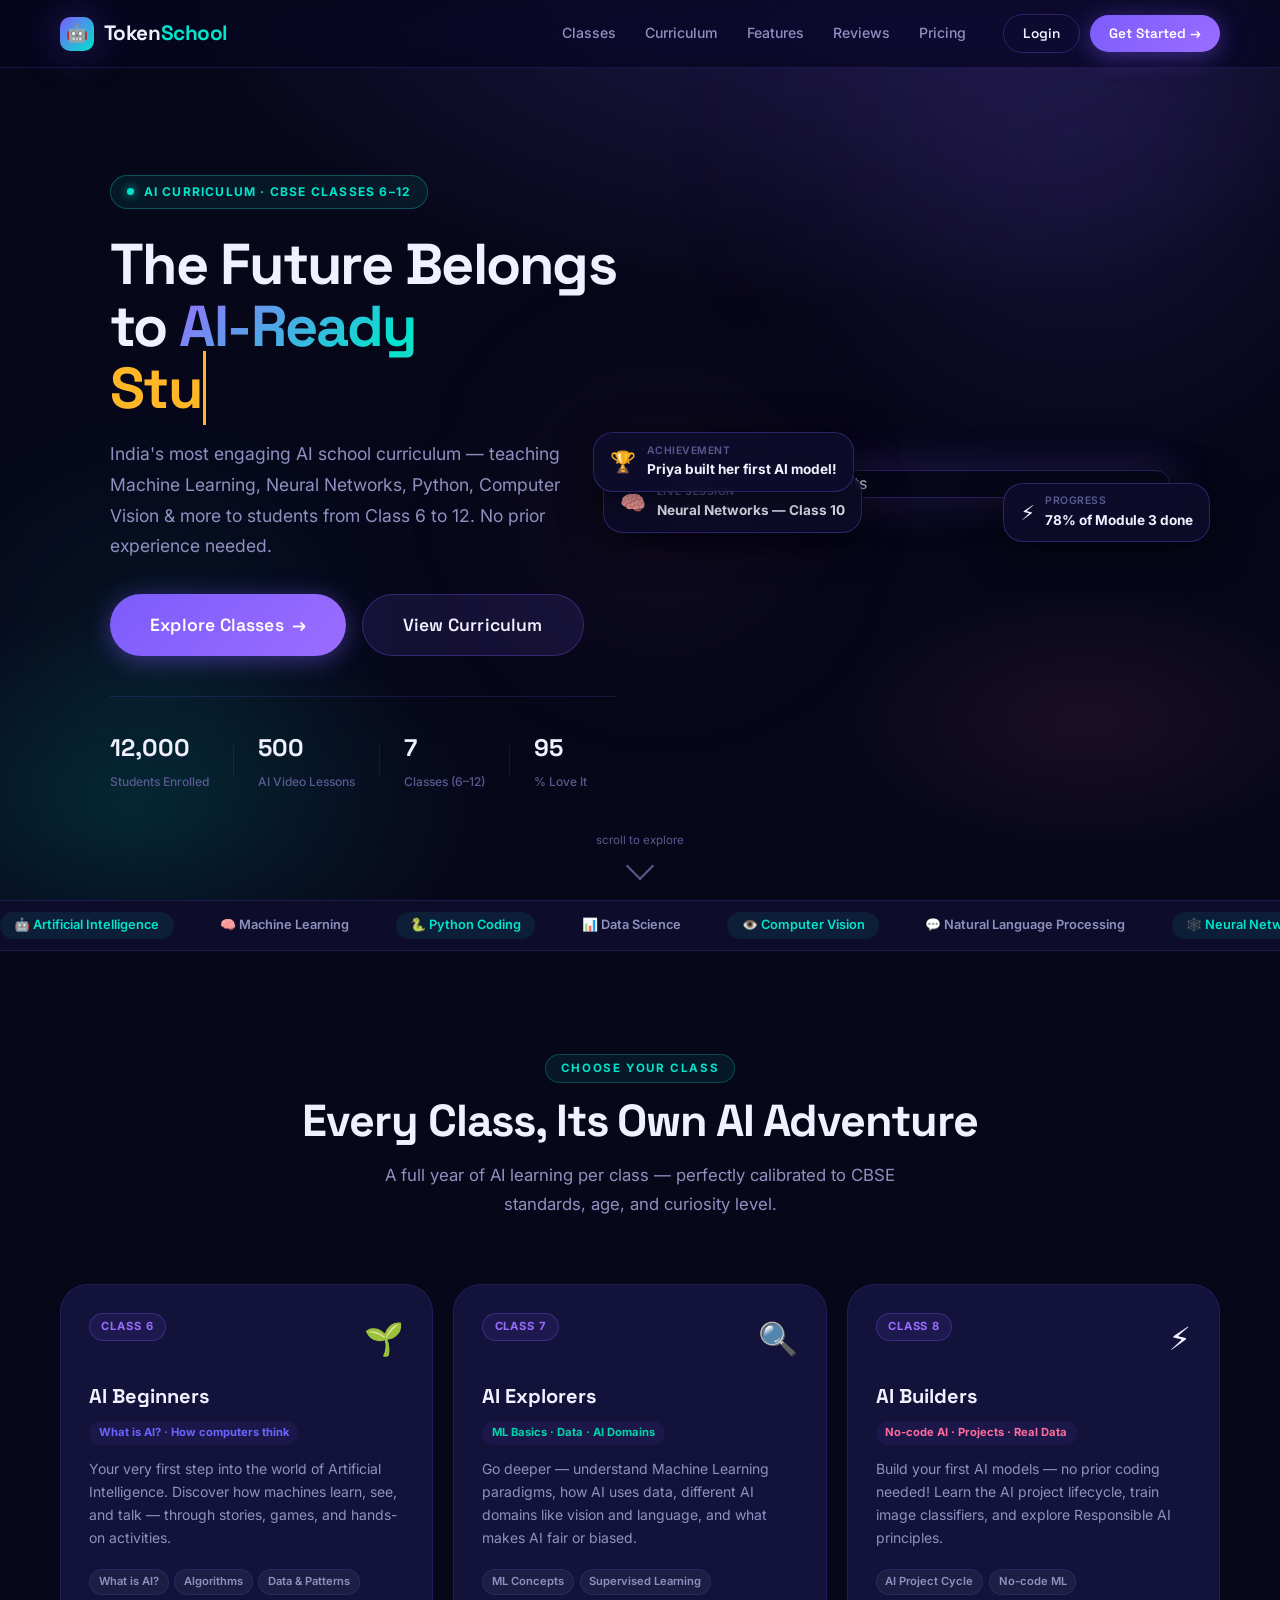
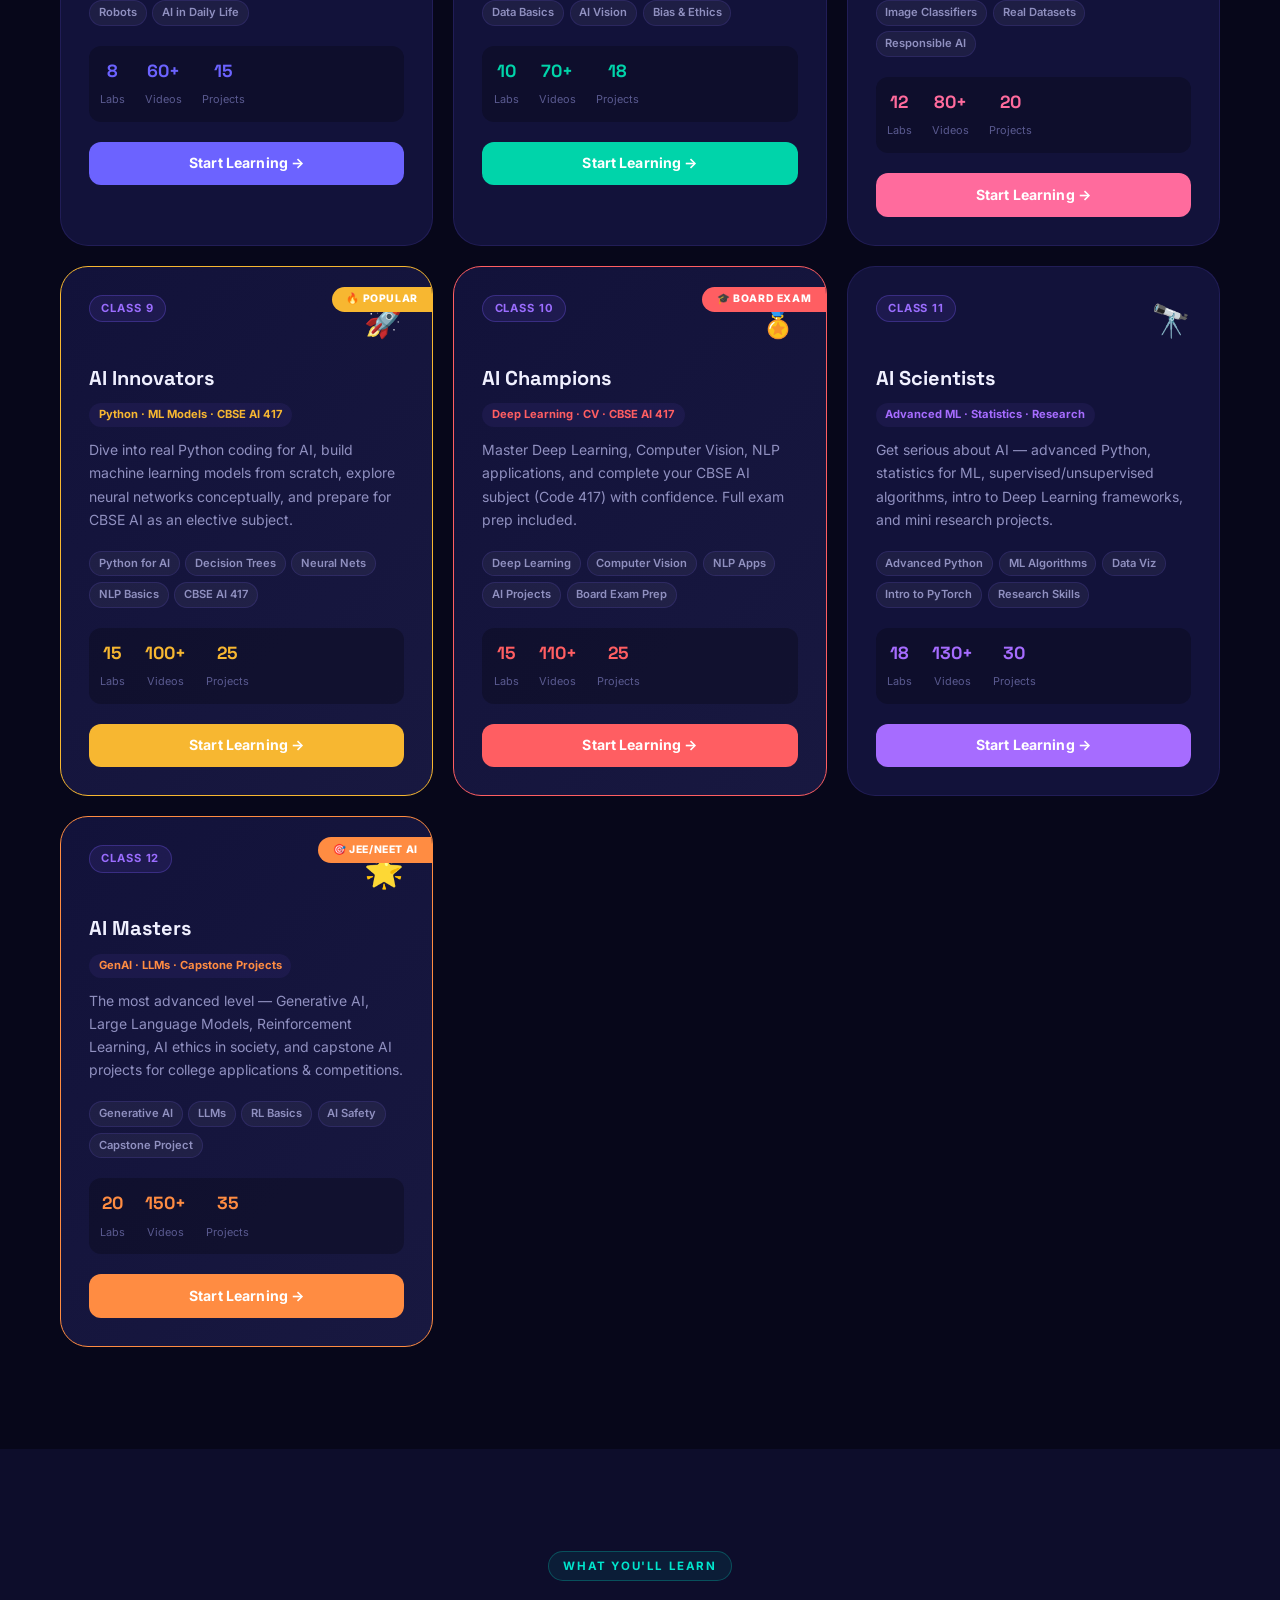
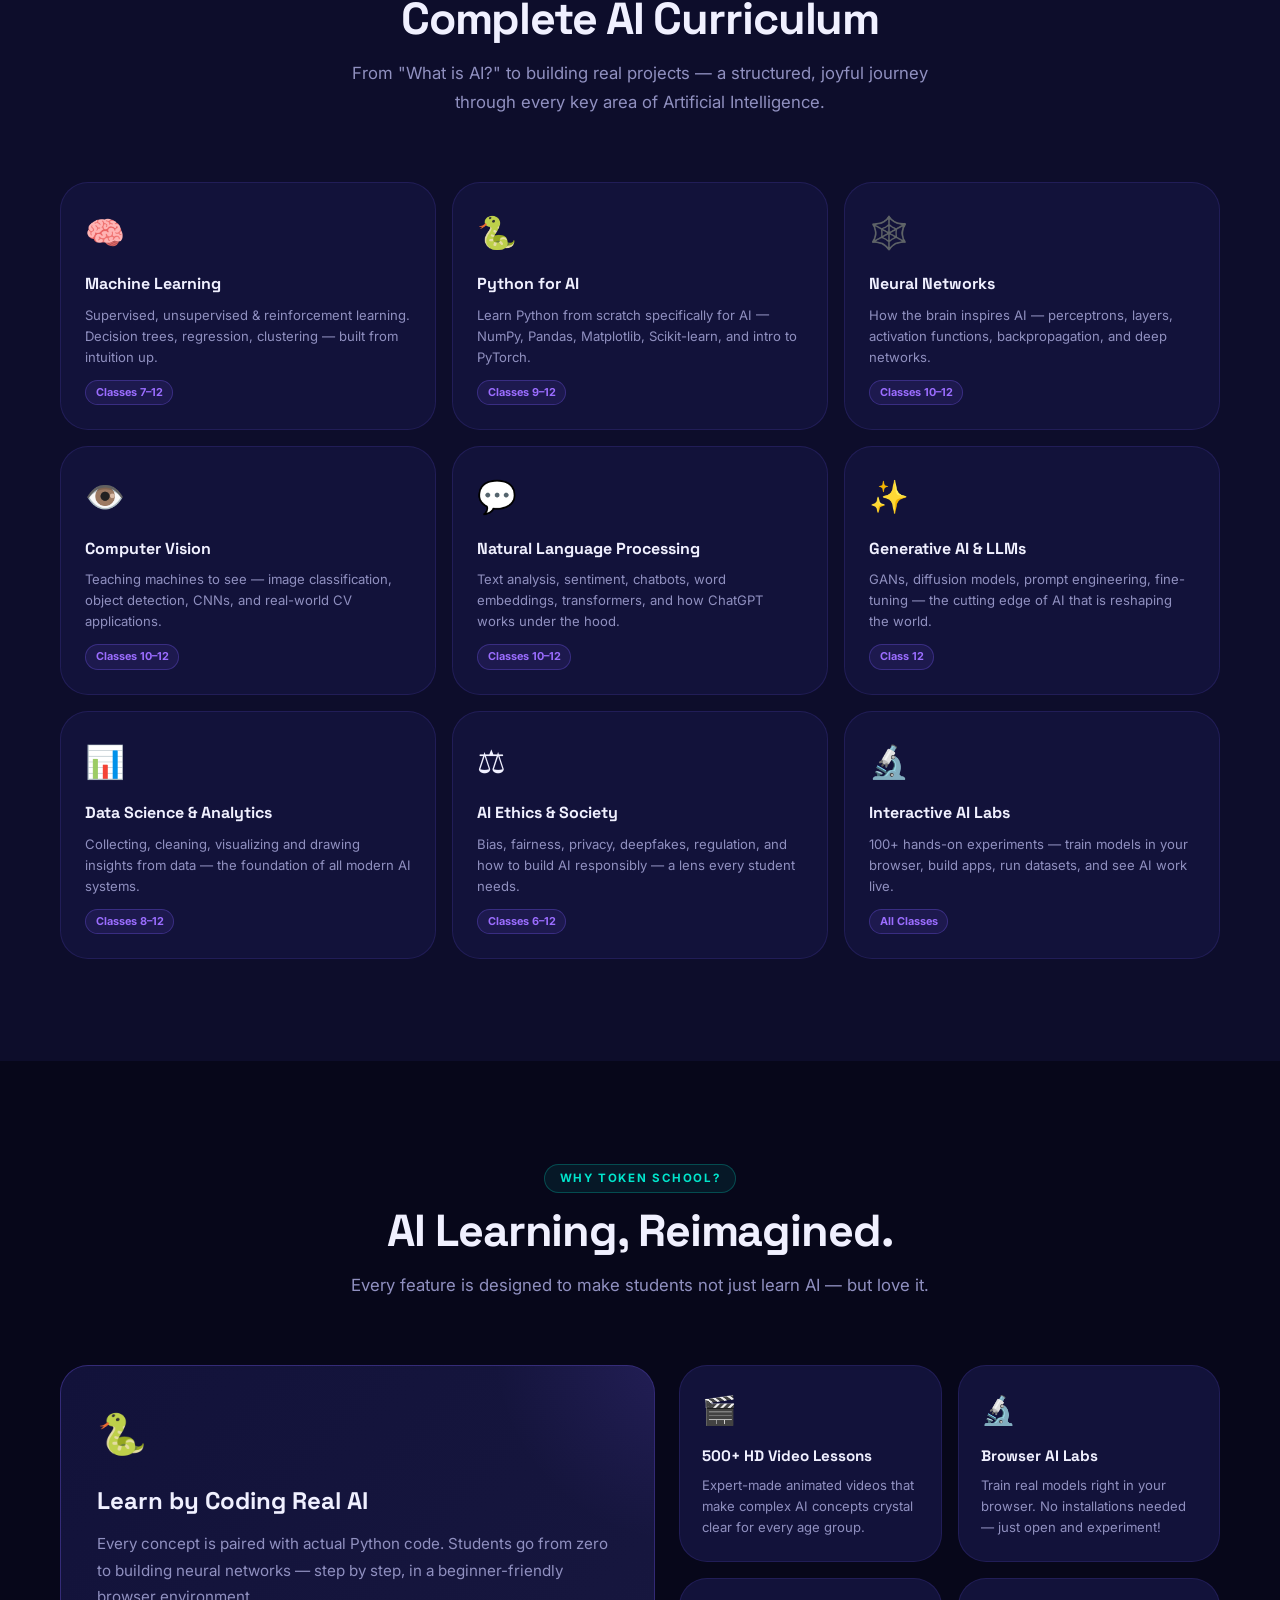
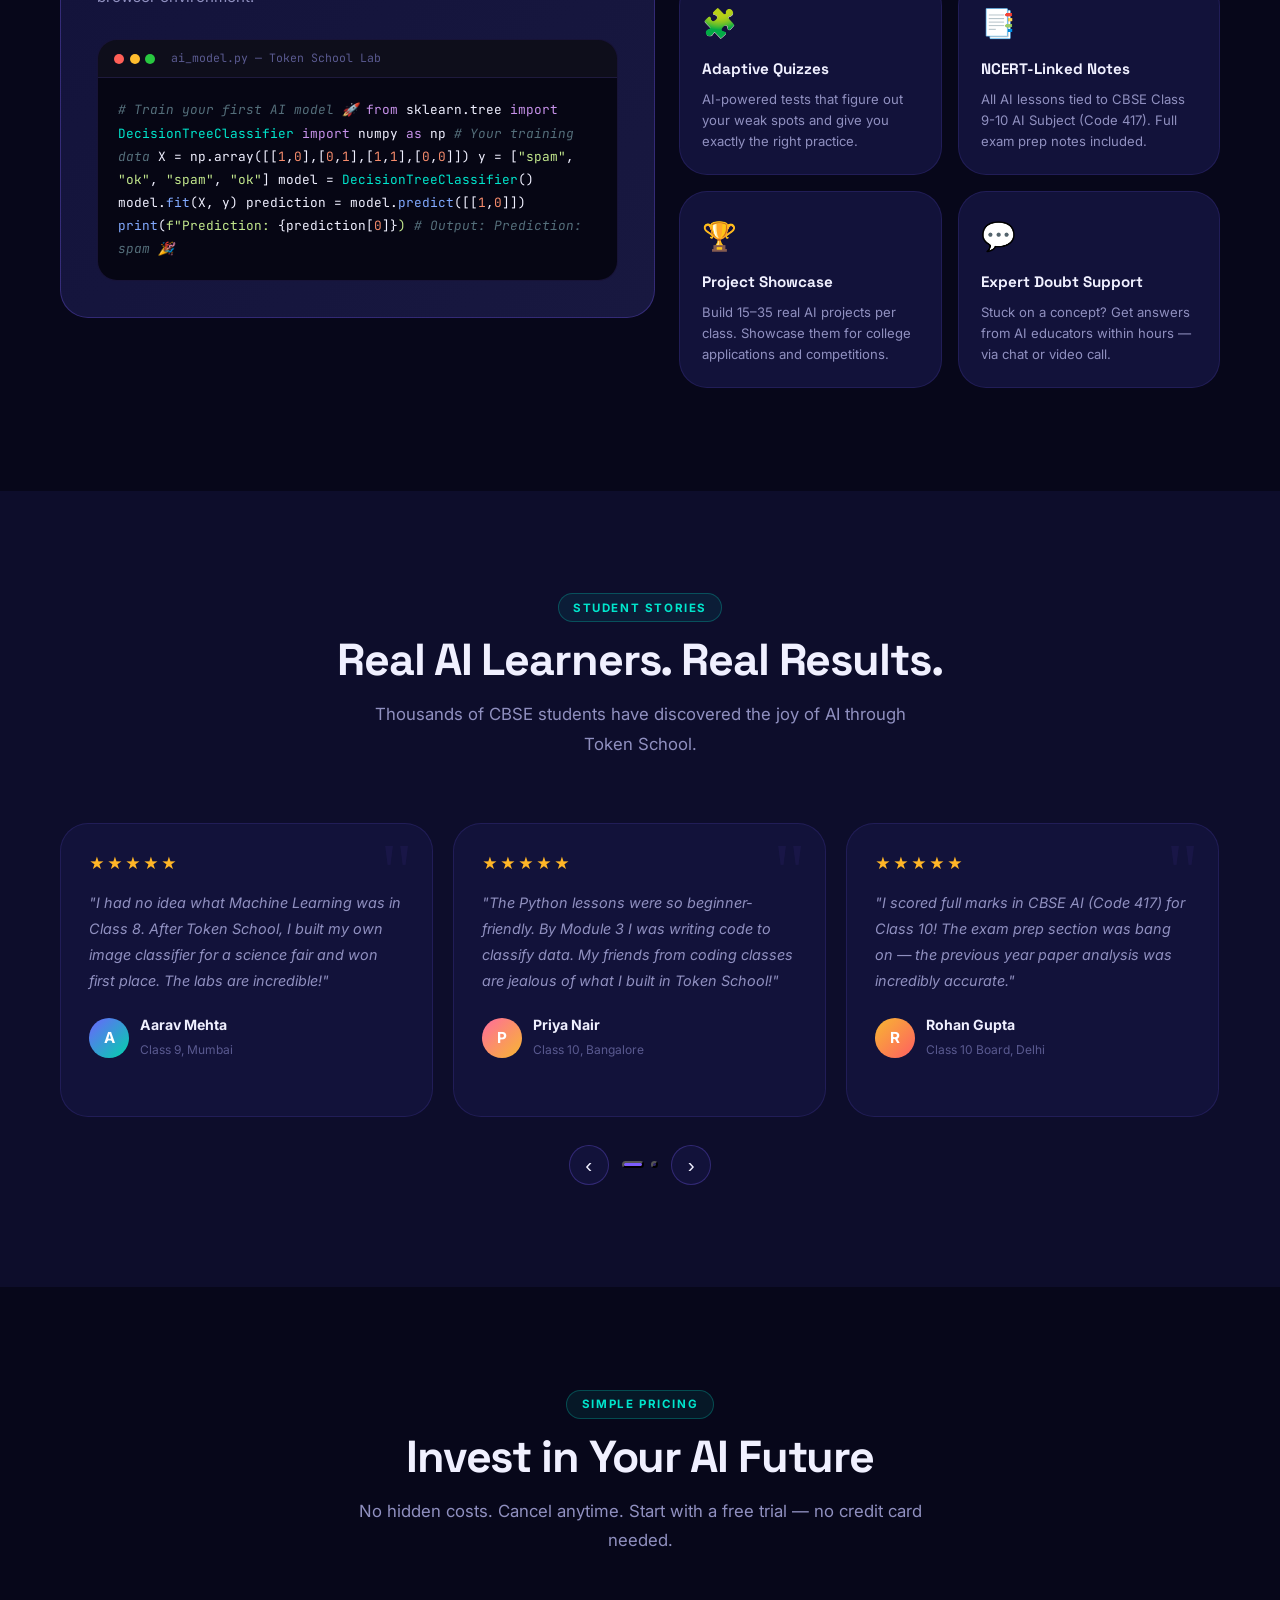
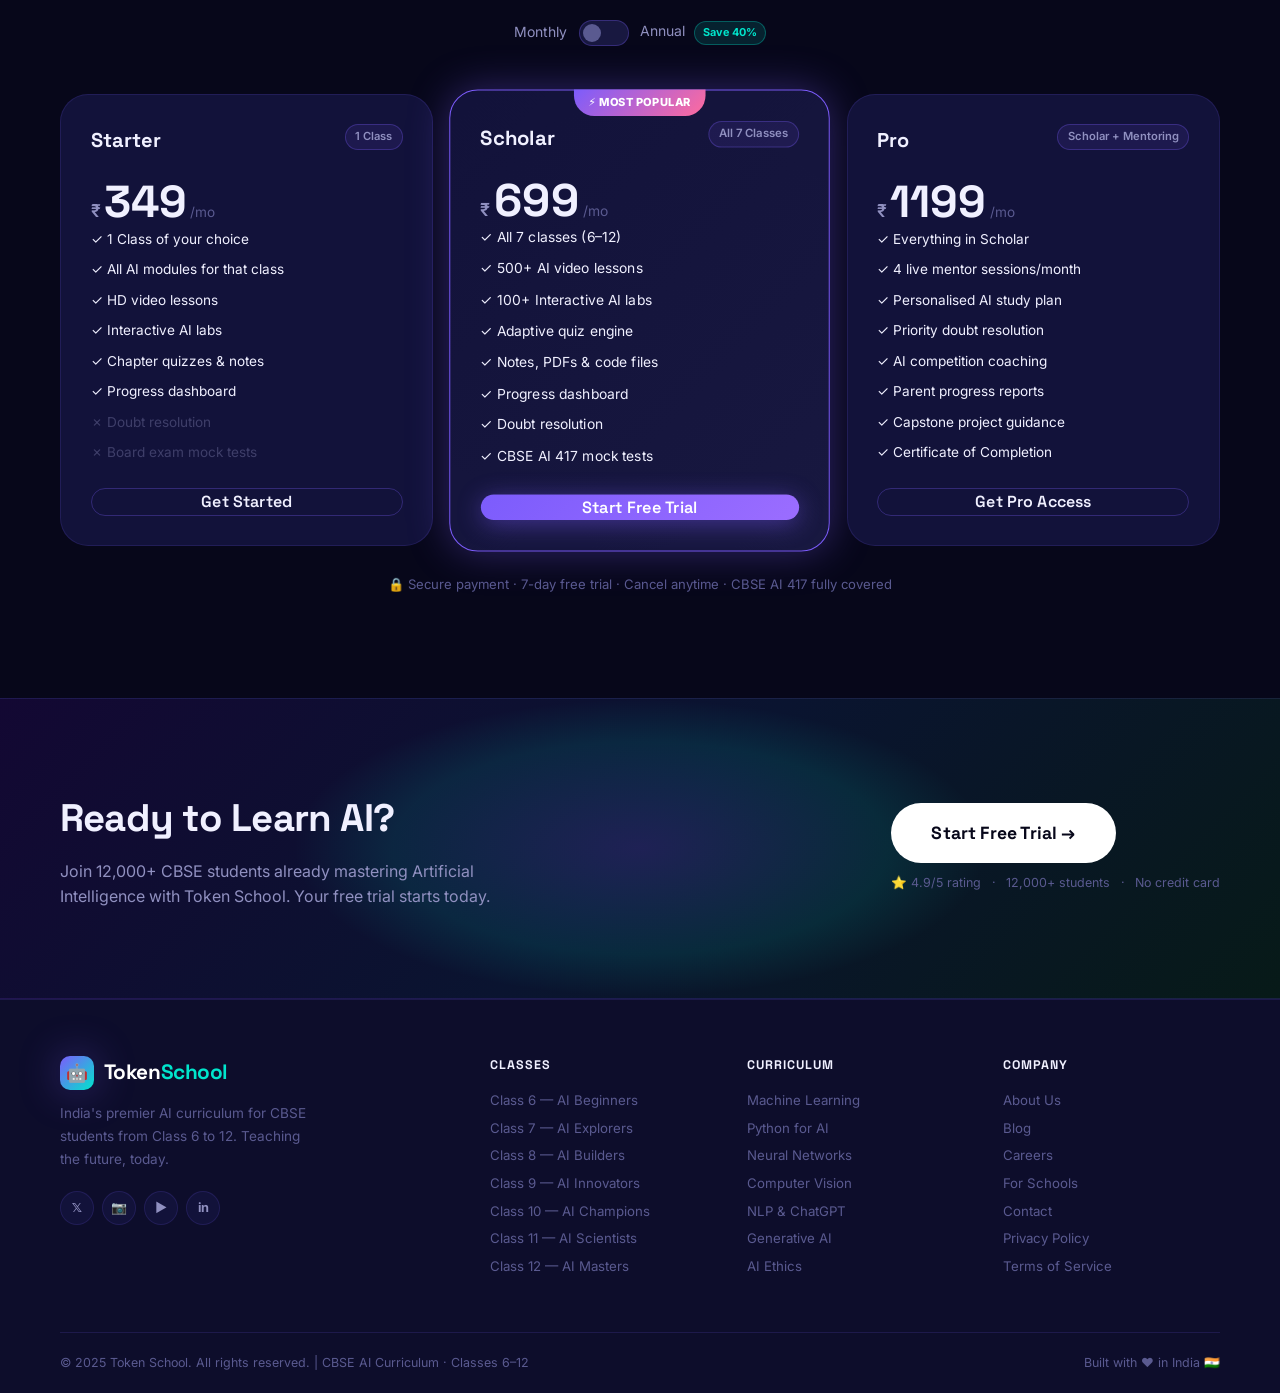
==== commit b7fd1384: "update: index.html - AI-only redesign, self-contained" ====
--- a/index.html
+++ b/index.html
@@ -1,734 +1,790 @@
 <!DOCTYPE html>
 <html lang="en">
 <head>
-  <meta charset="UTF-8" />
-  <meta name="viewport" content="width=device-width, initial-scale=1.0" />
-  <title>Token School — CBSE Classes 6–12 | Learn. Lead. Grow.</title>
-  <meta name="description" content="Token School offers a world-class, interactive CBSE curriculum for students in Classes 6 to 12. Master Maths, Science, Social Studies, English, and more with engaging video lessons, live quizzes, and expert-crafted study material." />
-  <meta name="keywords" content="CBSE, Classes 6-12, Token School, online learning, India, Maths, Science, Social Studies, exam prep, interactive" />
-  <meta property="og:title" content="Token School — CBSE Classes 6–12" />
-  <meta property="og:description" content="World-class CBSE learning for Classes 6–12. Master every subject with interactive lessons, quizzes, and expert guidance." />
-  <meta property="og:image" content="./hero.jpg" />
-  <meta name="twitter:card" content="summary_large_image" />
-  <link rel="preconnect" href="https://fonts.googleapis.com" />
-  <link rel="preconnect" href="https://fonts.gstatic.com" crossorigin />
-  <link href="https://fonts.googleapis.com/css2?family=Outfit:wght@300;400;500;600;700;800;900&family=Inter:wght@300;400;500;600;700&family=JetBrains+Mono:wght@400;600&display=swap" rel="stylesheet" />
-  <link rel="stylesheet" href="./style.css" />
+<meta charset="UTF-8"/>
+<meta name="viewport" content="width=device-width,initial-scale=1.0"/>
+<title>Token School — AI for CBSE Classes 6–12 | Learn Artificial Intelligence</title>
+<meta name="description" content="Token School teaches Artificial Intelligence to CBSE students from Class 6 to 12. Interactive AI labs, video lessons, Python coding, Machine Learning, and more. India's premier AI school for kids."/>
+<meta property="og:title" content="Token School — AI for CBSE Classes 6–12"/>
+<meta property="og:description" content="India's premier AI curriculum for school students. Classes 6-12. Interactive labs, videos, projects & more."/>
+<meta name="theme-color" content="#0a0a1a"/>
+<link rel="preconnect" href="https://fonts.googleapis.com"/>
+<link rel="preconnect" href="https://fonts.gstatic.com" crossorigin/>
+<link href="https://fonts.googleapis.com/css2?family=Space+Grotesk:wght@300;400;500;600;700&family=Inter:wght@300;400;500;600&family=JetBrains+Mono:wght@400;600&display=swap" rel="stylesheet"/>
+<style>
+*,*::before,*::after{box-sizing:border-box;margin:0;padding:0}
+:root{
+  --p:#7C5CFC;--p2:#9B6DFF;--p3:#5B3FD4;
+  --c:#00E5CC;--c2:#00BFA5;
+  --pk:#FF6B9D;
+  --am:#FFB627;
+  --bg:#07071A;--bg2:#0D0D2B;--bg3:#12123A;--bg4:#181840;
+  --tx:#F0F0FF;--tx2:#9090C0;--tx3:#5A5A90;
+  --bd:rgba(124,92,252,0.15);--bd2:rgba(124,92,252,0.3);--bd3:rgba(124,92,252,0.5);
+  --r:12px;--rl:20px;--rxl:28px;--rxx:40px;
+  --sh:0 8px 40px rgba(0,0,0,0.6);
+  --glow:0 0 40px rgba(124,92,252,0.35);
+  --glowc:0 0 40px rgba(0,229,204,0.3);
+  --fw:700;--fwb:800;--fwx:900;
+}
+html{scroll-behavior:smooth;font-size:16px}
+body{font-family:'Inter',system-ui,sans-serif;background:var(--bg);color:var(--tx);line-height:1.6;overflow-x:hidden;-webkit-font-smoothing:antialiased}
+::selection{background:rgba(124,92,252,.35);color:#fff}
+::-webkit-scrollbar{width:5px}
+::-webkit-scrollbar-track{background:var(--bg)}
+::-webkit-scrollbar-thumb{background:var(--p);border-radius:3px}
+
+/* ─ UTILS ─ */
+.con{width:100%;max-width:1240px;margin-inline:auto;padding-inline:clamp(1rem,5vw,2.5rem)}
+.sec{padding-block:clamp(4rem,8vw,7rem);position:relative;overflow:hidden}
+
+/* ─ BUTTONS ─ */
+.btn{display:inline-flex;align-items:center;gap:.5rem;font-family:'Space Grotesk',sans-serif;font-weight:600;text-decoration:none;border:none;cursor:pointer;border-radius:var(--rxx);transition:all .3s cubic-bezier(.25,.46,.45,.94);white-space:nowrap;letter-spacing:.01em}
+.btn-sm{padding:.5rem 1.2rem;font-size:.85rem}
+.btn-md{padding:.7rem 1.6rem;font-size:.95rem}
+.btn-lg{padding:.9rem 2.2rem;font-size:1.05rem}
+.btn-xl{padding:1rem 2.5rem;font-size:1.1rem}
+.btn-pri{background:linear-gradient(135deg,var(--p),var(--p2));color:#fff;box-shadow:0 4px 24px rgba(124,92,252,.45)}
+.btn-pri:hover{transform:translateY(-3px);box-shadow:0 8px 36px rgba(124,92,252,.65)}
+.btn-sec{background:rgba(124,92,252,.12);color:var(--tx);border:1px solid var(--bd2)}
+.btn-sec:hover{background:rgba(124,92,252,.22);border-color:var(--bd3);transform:translateY(-2px)}
+.btn-out{background:transparent;color:var(--tx);border:1.5px solid var(--bd2)}
+.btn-out:hover{background:rgba(124,92,252,.1);border-color:var(--p);transform:translateY(-2px)}
+.btn-wh{background:#fff;color:var(--bg);font-weight:700}
+.btn-wh:hover{background:#f0eaff;transform:translateY(-2px);box-shadow:0 8px 28px rgba(255,255,255,.2)}
+.btn-full{width:100%;justify-content:center;border-radius:var(--rl)}
+
+/* ─ NAV ─ */
+#nav{position:fixed;top:0;left:0;right:0;z-index:1000;height:68px;display:flex;align-items:center;background:rgba(7,7,26,.7);backdrop-filter:blur(20px) saturate(180%);border-bottom:1px solid var(--bd);transition:all .3s}
+#nav.sc{background:rgba(7,7,26,.95);box-shadow:var(--sh)}
+.nav-i{width:100%;max-width:1240px;margin-inline:auto;padding-inline:clamp(1rem,5vw,2.5rem);display:flex;align-items:center;gap:1.5rem}
+.nav-brand{display:flex;align-items:center;gap:.6rem;text-decoration:none;flex-shrink:0}
+.nav-logo{width:34px;height:34px;background:linear-gradient(135deg,var(--p),var(--c));border-radius:10px;display:flex;align-items:center;justify-content:center;font-size:1.1rem;box-shadow:var(--glow)}
+.nav-name{font-family:'Space Grotesk',sans-serif;font-weight:800;font-size:1.3rem;color:var(--tx);letter-spacing:-.02em}
+.nav-name span{color:var(--c)}
+.nav-links{display:flex;align-items:center;gap:.1rem;margin-left:auto}
+.nav-a{padding:.4rem .85rem;font-size:.88rem;font-weight:500;color:var(--tx2);text-decoration:none;border-radius:var(--rxx);transition:all .2s}
+.nav-a:hover{color:var(--tx);background:rgba(124,92,252,.1)}
+.nav-a.on{color:var(--p2);background:rgba(124,92,252,.12)}
+.nav-acts{display:flex;gap:.6rem;align-items:center;flex-shrink:0}
+.burger{display:none;flex-direction:column;gap:5px;background:none;border:none;cursor:pointer;padding:.5rem}
+.burger span{display:block;width:22px;height:2px;background:var(--tx);border-radius:2px;transition:.2s}
+
+/* ─ HERO ─ */
+#hero{min-height:100dvh;display:flex;flex-direction:column;padding-top:68px;position:relative;overflow:hidden}
+.hero-bg{position:absolute;inset:0;z-index:0}
+.hero-bg::before{content:'';position:absolute;inset:0;background:radial-gradient(ellipse 80% 60% at 65% -5%,rgba(124,92,252,.2) 0%,transparent 65%),radial-gradient(ellipse 50% 40% at 10% 90%,rgba(0,229,204,.12) 0%,transparent 55%),radial-gradient(ellipse 40% 30% at 85% 80%,rgba(255,107,157,.08) 0%,transparent 50%),var(--bg)}
+.orb{position:absolute;border-radius:50%;filter:blur(90px);animation:orb-float 10s ease-in-out infinite}
+.orb1{width:600px;height:600px;background:radial-gradient(circle,rgba(124,92,252,.18) 0%,transparent 70%);top:-150px;right:-100px}
+.orb2{width:400px;height:400px;background:radial-gradient(circle,rgba(0,229,204,.12) 0%,transparent 70%);bottom:5%;left:-50px;animation-delay:-4s}
+.orb3{width:300px;height:300px;background:radial-gradient(circle,rgba(255,107,157,.1) 0%,transparent 70%);top:40%;left:40%;animation-delay:-7s}
+@keyframes orb-float{0%,100%{transform:translateY(0) scale(1)}50%{transform:translateY(-30px) scale(1.05)}}
+canvas#ptc{position:absolute;inset:0;pointer-events:none}
+.hero-i{position:relative;z-index:1;display:grid;grid-template-columns:1fr 1fr;align-items:center;gap:3rem;max-width:1240px;margin-inline:auto;padding:3rem clamp(1rem,5vw,2.5rem);flex:1}
+.hero-badge{display:inline-flex;align-items:center;gap:.6rem;padding:.4rem 1rem;background:rgba(0,229,204,.08);border:1px solid rgba(0,229,204,.3);border-radius:var(--rxx);font-size:.75rem;font-weight:700;color:var(--c);letter-spacing:.1em;text-transform:uppercase;margin-bottom:1.5rem}
+.hero-dot{width:7px;height:7px;border-radius:50%;background:var(--c);box-shadow:0 0 10px var(--c);animation:dot-pulse 2s ease-in-out infinite}
+@keyframes dot-pulse{0%,100%{opacity:1;transform:scale(1)}50%{opacity:.4;transform:scale(.6)}}
+.hero-title{font-family:'Space Grotesk',sans-serif;font-weight:900;font-size:clamp(2.2rem,4.5vw,4rem);line-height:1.08;letter-spacing:-.03em;color:var(--tx);margin-bottom:1.25rem}
+.hero-grad{background:linear-gradient(135deg,var(--p2),var(--c),var(--pk));-webkit-background-clip:text;-webkit-text-fill-color:transparent;background-clip:text;background-size:200%;animation:grad-shift 6s ease infinite alternate}
+@keyframes grad-shift{0%{background-position:0%}100%{background-position:100%}}
+.hero-tw{color:var(--am);border-right:3px solid var(--am);padding-right:2px;animation:blink 1s step-end infinite}
+@keyframes blink{50%{border-color:transparent}}
+.hero-sub{font-size:clamp(.95rem,1.4vw,1.1rem);color:var(--tx2);max-width:500px;line-height:1.75;margin-bottom:2rem}
+.hero-ctas{display:flex;gap:1rem;flex-wrap:wrap;margin-bottom:2.5rem}
+.hero-stats{display:flex;align-items:center;gap:1.5rem;padding-top:2rem;border-top:1px solid var(--bd);flex-wrap:wrap}
+.stat-n{display:block;font-family:'Space Grotesk',sans-serif;font-size:1.5rem;font-weight:900;color:var(--tx)}
+.stat-l{font-size:.75rem;color:var(--tx3);font-weight:500}
+.stat-div{width:1px;height:32px;background:var(--bd)}
+/* Hero visual */
+.hero-vis{position:relative}
+.hero-imgw{border-radius:var(--rxl);overflow:hidden;border:1px solid var(--bd2);box-shadow:var(--sh),var(--glow);position:relative}
+.hero-imgw img{width:100%;display:block}
+.hero-imgw::after{content:'';position:absolute;inset:0;background:linear-gradient(to bottom,transparent 50%,rgba(7,7,26,.8) 100%)}
+.fc{position:absolute;display:flex;align-items:center;gap:.65rem;padding:.6rem 1rem;background:rgba(13,13,43,.9);backdrop-filter:blur(16px);border:1px solid var(--bd2);border-radius:var(--rl);box-shadow:var(--sh);font-size:.82rem;animation:fc-float 7s ease-in-out infinite}
+.fc-ico{font-size:1.3rem}
+.fc-l{font-size:.65rem;color:var(--tx3);font-weight:600;text-transform:uppercase;letter-spacing:.05em}
+.fc-v{font-weight:700;color:var(--tx);font-size:.85rem}
+.fc1{top:10%;left:-12%;animation-delay:0s}
+.fc2{bottom:22%;left:-14%;animation-delay:-2.5s}
+.fc3{top:45%;right:-8%;animation-delay:-5s}
+@keyframes fc-float{0%,100%{transform:translateY(0)}50%{transform:translateY(-10px)}}
+.scroll-h{position:absolute;bottom:1.5rem;left:50%;transform:translateX(-50%);display:flex;flex-direction:column;align-items:center;gap:.4rem;font-size:.72rem;color:var(--tx3)}
+.scroll-arr{width:20px;height:20px;border-right:2px solid var(--tx3);border-bottom:2px solid var(--tx3);transform:rotate(45deg);animation:arr-bounce 1.5s ease-in-out infinite}
+@keyframes arr-bounce{0%,100%{transform:rotate(45deg) translateY(0);opacity:.5}50%{transform:rotate(45deg) translateY(5px);opacity:1}}
+
+/* ─ MARQUEE ─ */
+.mq{overflow:hidden;background:var(--bg2);border-block:1px solid var(--bd);padding-block:.7rem}
+.mq-track{display:flex;gap:2rem;width:max-content;animation:mq 25s linear infinite}
+.mq-track:hover{animation-play-state:paused}
+.mq span{flex-shrink:0;font-size:.8rem;font-weight:600;color:var(--tx2);padding:.2rem .9rem;border-radius:var(--rxx);white-space:nowrap}
+.mq span.hl{color:var(--c);background:rgba(0,229,204,.08)}
+@keyframes mq{from{transform:translateX(0)}to{transform:translateX(-50%)}}
+
+/* ─ SECTION HEADER ─ */
+.sh{text-align:center;margin-bottom:clamp(2.5rem,5vw,4rem)}
+.sh-eye{display:inline-block;font-size:.72rem;font-weight:700;letter-spacing:.14em;text-transform:uppercase;color:var(--c);padding:.28rem .9rem;background:rgba(0,229,204,.08);border:1px solid rgba(0,229,204,.25);border-radius:var(--rxx);margin-bottom:.75rem}
+.sh-t{font-family:'Space Grotesk',sans-serif;font-size:clamp(1.7rem,3.5vw,2.8rem);font-weight:800;letter-spacing:-.025em;color:var(--tx);line-height:1.15;margin-bottom:.9rem}
+.sh-s{font-size:clamp(.9rem,1.4vw,1.05rem);color:var(--tx2);max-width:580px;margin-inline:auto;line-height:1.75}
+
+/* ─ CLASSES ─ */
+#classes{background:var(--bg)}
+.cls-grid{display:grid;grid-template-columns:repeat(auto-fill,minmax(300px,1fr));gap:1.25rem}
+.cls-card{position:relative;padding:1.75rem;background:var(--bg3);border:1px solid var(--bd);border-radius:var(--rxl);transition:all .35s cubic-bezier(.25,.46,.45,.94);overflow:hidden;cursor:pointer}
+.cls-card::before{content:'';position:absolute;inset:0;background:linear-gradient(135deg,var(--cl,rgba(124,92,252,.06)),transparent 60%);opacity:0;transition:opacity .35s}
+.cls-card:hover{transform:translateY(-8px);border-color:var(--ca,var(--p));box-shadow:0 20px 60px rgba(0,0,0,.5),0 0 0 1px var(--ca,var(--p)),0 0 30px var(--cg,rgba(124,92,252,.2))}
+.cls-card:hover::before{opacity:1}
+.cls-feat{border-color:var(--ca,var(--p));background:linear-gradient(135deg,var(--bg3),var(--bg4))}
+.cls-rib{position:absolute;top:1.25rem;right:0;font-size:.65rem;font-weight:800;letter-spacing:.06em;padding:.28rem .9rem;background:var(--ca,var(--p));border-radius:var(--rxx) 0 0 var(--rxx);color:#fff;text-transform:uppercase}
+.cls-top{display:flex;justify-content:space-between;align-items:flex-start;margin-bottom:1rem}
+.cls-badge{font-size:.7rem;font-weight:700;text-transform:uppercase;letter-spacing:.08em;padding:.25rem .7rem;background:rgba(124,92,252,.1);border:1px solid var(--bd2);border-radius:var(--rxx);color:var(--p2)}
+.cls-ico{font-size:2rem}
+.cls-name{font-family:'Space Grotesk',sans-serif;font-size:1.25rem;font-weight:800;color:var(--tx);margin-bottom:.4rem}
+.cls-tagline{display:inline-block;font-size:.7rem;font-weight:700;color:var(--ca,var(--p));background:rgba(124,92,252,.08);padding:.2rem .6rem;border-radius:var(--rxx);margin-bottom:.7rem}
+.cls-desc{font-size:.875rem;color:var(--tx2);line-height:1.65;margin-bottom:1.25rem}
+.cls-topics{display:flex;flex-wrap:wrap;gap:.35rem;margin-bottom:1.25rem}
+.cls-topics span{font-size:.7rem;font-weight:600;padding:.18rem .55rem;background:rgba(255,255,255,.05);border:1px solid var(--bd);border-radius:var(--rxx);color:var(--tx2)}
+.cls-stats{display:flex;gap:1.25rem;padding:.7rem;background:rgba(0,0,0,.25);border-radius:var(--r);margin-bottom:1.25rem}
+.cs{text-align:center}
+.cs strong{display:block;font-family:'Space Grotesk',sans-serif;font-size:1.1rem;font-weight:800;color:var(--ca,var(--p))}
+.cs span{font-size:.68rem;color:var(--tx3)}
+.cls-cta{display:block;text-align:center;padding:.65rem;background:var(--ca,var(--p));color:#fff;font-weight:700;font-size:.88rem;text-decoration:none;border-radius:var(--r);transition:.2s;letter-spacing:.01em}
+.cls-cta:hover{filter:brightness(1.15);transform:scale(1.01)}
+
+/* ─ CURRICULUM ─ */
+#curriculum{background:var(--bg2)}
+.cur-grid{display:grid;grid-template-columns:repeat(3,1fr);gap:1rem}
+.cur-card{padding:1.5rem;background:var(--bg3);border:1px solid var(--bd);border-radius:var(--rxl);position:relative;overflow:hidden;transition:all .35s}
+.cur-card::after{content:'';position:absolute;bottom:0;left:0;width:0;height:3px;background:linear-gradient(90deg,var(--p),var(--c));transition:width .4s}
+.cur-card:hover{transform:translateY(-5px);border-color:var(--bd2);box-shadow:var(--glow)}
+.cur-card:hover::after{width:100%}
+.cur-ico{font-size:2rem;margin-bottom:.85rem}
+.cur-card h3{font-family:'Space Grotesk',sans-serif;font-size:1rem;font-weight:700;color:var(--tx);margin-bottom:.5rem}
+.cur-card p{font-size:.82rem;color:var(--tx2);line-height:1.6}
+.cur-tag{display:inline-block;margin-top:.75rem;font-size:.68rem;font-weight:700;padding:.18rem .6rem;background:rgba(124,92,252,.1);border:1px solid var(--bd2);border-radius:var(--rxx);color:var(--p2)}
+
+/* ─ FEATURES ─ */
+#features{background:var(--bg)}
+.feat-layout{display:grid;grid-template-columns:1.1fr 1fr;gap:1.5rem;align-items:start}
+.feat-big{position:relative;padding:2.25rem;background:linear-gradient(135deg,var(--bg3),var(--bg4));border:1px solid var(--bd2);border-radius:var(--rxl);overflow:hidden}
+.feat-big-glow{position:absolute;top:-40%;right:-40%;width:400px;height:400px;border-radius:50%;background:radial-gradient(circle,rgba(124,92,252,.15) 0%,transparent 70%);pointer-events:none}
+.feat-big .ico{font-size:2.5rem;margin-bottom:1rem}
+.feat-big h3{font-family:'Space Grotesk',sans-serif;font-size:1.5rem;font-weight:800;margin-bottom:.7rem}
+.feat-big p{color:var(--tx2);line-height:1.75;margin-bottom:1.75rem;font-size:.95rem}
+.code-mock{background:#060614;border:1px solid var(--bd);border-radius:var(--rl);overflow:hidden;font-family:'JetBrains Mono',monospace}
+.code-bar{display:flex;align-items:center;gap:.5rem;padding:.6rem 1rem;background:rgba(255,255,255,.03);border-bottom:1px solid var(--bd)}
+.code-dot{width:10px;height:10px;border-radius:50%}
+.code-dots{display:flex;gap:.35rem}
+.code-title{font-size:.72rem;color:var(--tx3);margin-left:.5rem}
+.code-body{padding:1.25rem;font-size:.8rem;line-height:1.8;overflow-x:auto}
+.kw{color:#c792ea}.fn{color:#82aaff}.str{color:#c3e88d}.cm{color:#546e7a;font-style:italic}.num{color:#f78c6c}.cls2{color:var(--c)}
+.feat-smalls{display:grid;grid-template-columns:1fr 1fr;gap:1rem}
+.feat-card{padding:1.4rem;background:var(--bg3);border:1px solid var(--bd);border-radius:var(--rxl);transition:.35s}
+.feat-card:hover{border-color:var(--p);transform:translateY(-4px);box-shadow:var(--glow)}
+.feat-card .ico{font-size:1.75rem;margin-bottom:.7rem}
+.feat-card h4{font-family:'Space Grotesk',sans-serif;font-weight:700;margin-bottom:.45rem;font-size:.95rem}
+.feat-card p{font-size:.82rem;color:var(--tx2);line-height:1.6}
+
+/* ─ TESTIMONIALS ─ */
+#reviews{background:var(--bg2)}
+.testi-track{display:flex;gap:1.25rem;overflow:hidden}
+.tc{flex:0 0 calc(33.33% - .85rem);padding:1.75rem;background:var(--bg3);border:1px solid var(--bd);border-radius:var(--rxl);transition:.35s;position:relative;overflow:hidden}
+.tc::before{content:'"';position:absolute;top:.5rem;right:1.2rem;font-size:5rem;color:rgba(124,92,252,.07);font-family:Georgia,serif;line-height:1;pointer-events:none}
+.tc:hover{transform:translateY(-4px);border-color:var(--p);box-shadow:var(--glow)}
+.tc-stars{color:var(--am);font-size:.95rem;letter-spacing:2px;margin-bottom:.85rem}
+.tc-txt{font-size:.9rem;color:var(--tx2);line-height:1.8;font-style:italic;margin-bottom:1.25rem}
+.tc-auth{display:flex;align-items:center;gap:.7rem}
+.tc-av{width:40px;height:40px;border-radius:50%;display:flex;align-items:center;justify-content:center;font-size:.95rem;font-weight:700;color:#fff;flex-shrink:0}
+.tc-auth strong{display:block;font-size:.88rem;color:var(--tx)}
+.tc-auth span{font-size:.75rem;color:var(--tx3)}
+.tc-ctrls{display:flex;align-items:center;justify-content:center;gap:.85rem;margin-top:1.75rem}
+.tc-btn{width:40px;height:40px;border-radius:50%;background:var(--bg3);border:1px solid var(--bd2);color:var(--tx);font-size:1.3rem;cursor:pointer;display:flex;align-items:center;justify-content:center;transition:.2s}
+.tc-btn:hover{background:var(--p);border-color:var(--p)}
+.tc-dots{display:flex;gap:.4rem}
+.tc-dot{width:7px;height:7px;border-radius:50%;background:var(--bd2);cursor:pointer;transition:.25s}
+.tc-dot.on{background:var(--p);width:22px;border-radius:4px}
+
+/* ─ PRICING ─ */
+#pricing{background:var(--bg)}
+.ptoggle-wrap{display:flex;align-items:center;justify-content:center;gap:.7rem;margin-bottom:3rem;font-size:.875rem;color:var(--tx2)}
+.ptoggle{position:relative;display:inline-block;width:50px;height:26px;cursor:pointer}
+.ptoggle input{opacity:0;width:0;height:0}
+.ptoggle-track{position:absolute;inset:0;background:var(--bg4);border-radius:var(--rxx);border:1px solid var(--bd2);transition:.3s}
+.ptoggle-track::before{content:'';position:absolute;height:18px;width:18px;left:3px;bottom:3px;background:var(--tx3);border-radius:50%;transition:.3s}
+.ptoggle input:checked+.ptoggle-track{background:var(--p);border-color:var(--p)}
+.ptoggle input:checked+.ptoggle-track::before{transform:translateX(24px);background:#fff}
+.save-badge{display:inline-block;font-size:.68rem;font-weight:700;padding:.15rem .5rem;background:rgba(0,229,204,.12);border:1px solid rgba(0,229,204,.3);border-radius:var(--rxx);color:var(--c);margin-left:.3rem}
+.price-grid{display:grid;grid-template-columns:repeat(3,1fr);gap:1.25rem;align-items:stretch}
+.pc{position:relative;padding:1.85rem;background:var(--bg3);border:1px solid var(--bd);border-radius:var(--rxl);display:flex;flex-direction:column;transition:.35s}
+.pc:hover{transform:translateY(-5px)}
+.pc-feat{border-color:var(--p);background:linear-gradient(135deg,var(--bg3),var(--bg4));box-shadow:var(--glow);transform:scale(1.02)}
+.pc-feat:hover{transform:scale(1.02) translateY(-5px)}
+.pc-pop{position:absolute;top:-1px;left:50%;transform:translateX(-50%);background:linear-gradient(135deg,var(--p),var(--pk));color:#fff;font-size:.68rem;font-weight:800;padding:.28rem .9rem;border-radius:0 0 var(--rl) var(--rl);letter-spacing:.04em;text-transform:uppercase;white-space:nowrap}
+.pc-head{display:flex;justify-content:space-between;align-items:flex-start;margin-bottom:1.5rem}
+.pc-plan{font-family:'Space Grotesk',sans-serif;font-size:1.25rem;font-weight:800}
+.pc-label{font-size:.7rem;font-weight:600;padding:.2rem .6rem;background:rgba(124,92,252,.1);border:1px solid var(--bd2);border-radius:var(--rxx);color:var(--tx2)}
+.pc-amt{display:flex;align-items:baseline;gap:.2rem;margin-bottom:.2rem}
+.pc-cur{font-size:1.1rem;color:var(--tx2);font-weight:600}
+.pc-num{font-family:'Space Grotesk',sans-serif;font-size:2.8rem;font-weight:900;color:var(--tx);line-height:1}
+.pc-per{color:var(--tx3);font-size:.85rem}
+.pc-note{font-size:.72rem;color:var(--tx3);margin-bottom:1.25rem}
+.pc-feats{list-style:none;flex:1;display:flex;flex-direction:column;gap:.55rem;margin-bottom:1.5rem}
+.pc-feats li{font-size:.85rem;color:var(--tx2)}
+.pc-feats li:not(.mute){color:var(--tx)}
+.pc-feats .mute{opacity:.35}
+.price-note{text-align:center;margin-top:1.75rem;font-size:.82rem;color:var(--tx3)}
+
+/* ─ CTA BANNER ─ */
+#cta{position:relative;overflow:hidden;background:linear-gradient(135deg,#130833,#0a1430,#071a18);padding-block:clamp(3rem,7vw,5.5rem);border-block:1px solid var(--bd)}
+.cta-glow{position:absolute;top:50%;left:50%;transform:translate(-50%,-50%);width:700px;height:300px;border-radius:50%;background:radial-gradient(ellipse,rgba(124,92,252,.18) 0%,rgba(0,229,204,.1) 50%,transparent 70%);pointer-events:none}
+.cta-i{position:relative;z-index:1;display:flex;align-items:center;justify-content:space-between;gap:2.5rem;flex-wrap:wrap}
+.cta-t h2{font-family:'Space Grotesk',sans-serif;font-size:clamp(1.5rem,3vw,2.4rem);font-weight:800;letter-spacing:-.02em;margin-bottom:.65rem}
+.cta-t p{color:var(--tx2);font-size:1rem;max-width:480px}
+.cta-acts{display:flex;flex-direction:column;gap:.65rem;align-items:flex-start}
+.cta-trust{display:flex;align-items:center;gap:.65rem;font-size:.78rem;color:var(--tx3)}
+
+/* ─ FOOTER ─ */
+footer{background:var(--bg2);border-top:1px solid var(--bd);padding-top:3.5rem}
+.foot-grid{display:grid;grid-template-columns:1.8fr repeat(3,1fr);gap:2.5rem;margin-bottom:3rem}
+.foot-brand .nav-brand{margin-bottom:.75rem}
+.foot-tag{font-size:.85rem;color:var(--tx3);line-height:1.7;max-width:260px;margin-bottom:1.25rem}
+.socials{display:flex;gap:.5rem}
+.soc{width:34px;height:34px;border-radius:50%;background:var(--bg3);border:1px solid var(--bd);color:var(--tx2);display:flex;align-items:center;justify-content:center;font-size:.8rem;font-weight:700;text-decoration:none;transition:.2s}
+.soc:hover{background:var(--p);color:#fff;border-color:var(--p);transform:translateY(-2px)}
+.foot-col h4{font-family:'Space Grotesk',sans-serif;font-size:.78rem;font-weight:700;color:var(--tx);margin-bottom:.9rem;letter-spacing:.08em;text-transform:uppercase}
+.foot-col a{display:block;font-size:.83rem;color:var(--tx3);text-decoration:none;margin-bottom:.4rem;transition:color .2s}
+.foot-col a:hover{color:var(--tx)}
+.foot-bot{border-top:1px solid var(--bd);padding-block:1.25rem;display:flex;justify-content:space-between;align-items:center;font-size:.78rem;color:var(--tx3);flex-wrap:wrap;gap:.5rem}
+
+/* ─ SCROLL REVEAL ─ */
+.sr{opacity:0;transform:translateY(28px);transition:opacity .65s ease,transform .65s ease}
+.sr.vi{opacity:1;transform:translateY(0)}
+
+/* ─ RESPONSIVE ─ */
+@media(max-width:1024px){
+  .hero-i{grid-template-columns:1fr;text-align:center}.hero-sub{margin-inline:auto}.hero-ctas{justify-content:center}.hero-stats{justify-content:center}.hero-vis{display:none}
+  .feat-layout{grid-template-columns:1fr}
+  .price-grid{grid-template-columns:1fr;max-width:400px;margin-inline:auto}.pc-feat{transform:scale(1)}
+  .cur-grid{grid-template-columns:repeat(2,1fr)}
+  .foot-grid{grid-template-columns:1fr 1fr}
+}
+@media(max-width:768px){
+  .nav-links{display:none}.burger{display:flex}.nav-acts .btn-out{display:none}
+  .testi-track{flex-direction:column}.tc{flex:none}
+  .feat-smalls{grid-template-columns:1fr}
+  .cls-grid{grid-template-columns:1fr}
+  .cta-i{flex-direction:column;text-align:center}.cta-acts{align-items:center}
+  .foot-grid{grid-template-columns:1fr}
+}
+@media(max-width:480px){
+  .cur-grid{grid-template-columns:1fr}
+  .hero-stats{gap:1rem}
+  .hero-ctas{flex-direction:column;align-items:center}
+}
+</style>
 </head>
 <body>
 
-  <!-- ===== NAV ===== -->
-  <header class="nav" id="nav">
-    <div class="nav__inner">
-      <a href="#" class="nav__brand" id="nav-brand">
-        <span class="nav__logo-icon">🎓</span>
-        <span class="nav__logo-text">Token<span class="accent">School</span></span>
-      </a>
-      <nav class="nav__links" id="nav-links">
-        <a href="#classes" class="nav__link">Classes</a>
-        <a href="#subjects" class="nav__link">Subjects</a>
-        <a href="#features" class="nav__link">Features</a>
-        <a href="#testimonials" class="nav__link">Reviews</a>
-        <a href="#pricing" class="nav__link">Pricing</a>
-      </nav>
-      <div class="nav__actions">
-        <a href="#pricing" class="btn btn--ghost btn--sm" id="nav-login">Login</a>
-        <a href="#pricing" class="btn btn--primary btn--sm" id="nav-cta">Get Started</a>
+<!-- NAV -->
+<header id="nav">
+<div class="nav-i">
+  <a href="#" class="nav-brand">
+    <div class="nav-logo">🤖</div>
+    <span class="nav-name">Token<span>School</span></span>
+  </a>
+  <nav class="nav-links" id="nav-links">
+    <a href="#classes" class="nav-a" id="nla-classes">Classes</a>
+    <a href="#curriculum" class="nav-a" id="nla-curriculum">Curriculum</a>
+    <a href="#features" class="nav-a" id="nla-features">Features</a>
+    <a href="#reviews" class="nav-a" id="nla-reviews">Reviews</a>
+    <a href="#pricing" class="nav-a" id="nla-pricing">Pricing</a>
+  </nav>
+  <div class="nav-acts">
+    <a href="#pricing" class="btn btn-sm btn-out" id="nav-login">Login</a>
+    <a href="#pricing" class="btn btn-sm btn-pri" id="nav-cta">Get Started →</a>
+  </div>
+  <button class="burger" id="burger" aria-label="Menu"><span></span><span></span><span></span></button>
+</div>
+</header>
+
+<!-- HERO -->
+<section id="hero">
+  <div class="hero-bg">
+    <div class="orb orb1"></div>
+    <div class="orb orb2"></div>
+    <div class="orb orb3"></div>
+    <canvas id="ptc"></canvas>
+  </div>
+  <div class="hero-i">
+    <div class="hero-c">
+      <div class="hero-badge"><span class="hero-dot"></span>AI Curriculum · CBSE Classes 6–12</div>
+      <h1 class="hero-title">
+        The Future Belongs<br>
+        to <span class="hero-grad">AI-Ready</span><br>
+        <span class="hero-tw" id="tw">Students.</span>
+      </h1>
+      <p class="hero-sub">India's most engaging AI school curriculum — teaching Machine Learning, Neural Networks, Python, Computer Vision & more to students from Class 6 to 12. No prior experience needed.</p>
+      <div class="hero-ctas">
+        <a href="#classes" class="btn btn-xl btn-pri" id="hero-explore">Explore Classes <span>→</span></a>
+        <a href="#curriculum" class="btn btn-xl btn-sec" id="hero-curriculum">View Curriculum</a>
       </div>
-      <button class="nav__burger" id="nav-burger" aria-label="Toggle menu">
-        <span></span><span></span><span></span>
-      </button>
-    </div>
-  </header>
-
-  <!-- ===== HERO ===== -->
-  <section class="hero" id="hero">
-    <div class="hero__bg">
-      <div class="hero__orb hero__orb--1"></div>
-      <div class="hero__orb hero__orb--2"></div>
-      <div class="hero__orb hero__orb--3"></div>
-      <canvas class="hero__particles" id="hero-canvas"></canvas>
-    </div>
-    <div class="hero__inner">
-      <div class="hero__content">
-        <div class="hero__badge" id="hero-badge">
-          <span class="badge__dot"></span>
-          CBSE Aligned · Classes 6–12
+      <div class="hero-stats">
+        <div><span class="stat-n" data-t="12000">0</span><span class="stat-l">Students Enrolled</span></div>
+        <div class="stat-div"></div>
+        <div><span class="stat-n" data-t="500">0</span><span class="stat-l">AI Video Lessons</span></div>
+        <div class="stat-div"></div>
+        <div><span class="stat-n" data-t="7">0</span><span class="stat-l">Classes (6–12)</span></div>
+        <div class="stat-div"></div>
+        <div><span class="stat-n" data-t="95">0</span><span class="stat-l">% Love It</span></div>
+      </div>
+    </div>
+    <div class="hero-vis">
+      <div class="hero-imgw">
+        <img src="data:image/jpeg;base64,��/ 9 j / 4 A A Q S k Z J R g A B A Q E B L A E s A A D / 6 x e 3 S l A A A Q A A A A E A A B e t a n V t Y g A A A B 5 q d W 1 k Y z J w Y Q A R A B C A A A C q A D i b c Q N j M n B h A A A A F 4 d q d W 1 i A A A A R 2 p 1 b W R j M m 1 h A B E A E I A A A K o A O J t x A 3 V y b j p j M n B h O j B h M D d i Z j Q z L T A 0 O T M t Y z M z N y 0 w Y T d i L T Q 5 Y j F h Z D V h M D k 4 Z A A A A B M A a n V t Y g A A A C h q d W 1 k Y z J j c w A R A B C A A A C q A D i b c Q N j M n B h L n N p Z 2 5 h d H V y Z Q A A A B L Q Y 2 J v c t K E W Q Y q o g E m G C G C W Q M + M I I D O j C C A s C g A w I B A g I U A K c z b A w 3 4 A N v 9 4 H s G P T a D 8 O 0 3 W I w C g Y I K o Z I z j 0 E A w M w U T E L M A k G A 1 U E B h M C V V M x E z A R B g N V B A o M C k d v b 2 d s Z S B M T E M x L T A r B g N V B A M M J E d v b 2 d s Z S B D M l B B I E 1 l Z G l h I F N l c n Z p Y 2 V z I D F Q I E l D Q S B H M z A e F w 0 y N j A y M j U x N T E 1 N T R a F w 0 y N z A y M j A x N T E 1 N T N a M G s x C z A J B g N V B A Y T A l V T M R M w E Q Y D V Q Q K E w p H b 2 9 n b G U g T E x D M R w w G g Y D V Q Q L E x N H b 2 9 n b G U g U 3 l z d G V t I D Y w M D M y M S k w J w Y D V Q Q D E y B H b 2 9 n b G U g T W V k a W E g U H J v Y 2 V z c 2 l u Z y B T Z X J 2 a W N l c z B Z M B M G B y q G S M 4 9 A g E G C C q G S M 4 9 A w E H A 0 I A B O 4 r A 8 W O L N E 1 M v N S K F t o k C v 5 d x D r k Y S M Q X c j 2 g x u 7 E g N c k x O q y V D K 6 6 5 6 8 X j s M l W 2 L F x a r z H x p W D 2 6 j Q Q + e a s K S j g g F a M I I B V j A O B g N V H Q 8 B A f 8 E B A M C B s A w H w Y D V R 0 l B B g w F g Y I K w Y B B Q U H A w Q G C i s G A Q Q B g + h e A g E w D A Y D V R 0 T A Q H / B A I w A D A d B g N V H Q 4 E F g Q U 2 P e t k A Y I V Q L 4 c W Q 4 Y d t u C B 5 d K h s w H w Y D V R 0 j B B g w F o A U 2 n v h v b Q s i o X g E N Z r m s d K 8 f r f 9 j c w b A Y I K w Y B B Q U H A Q E E Y D B e M C Y G C C s G A Q U F B z A B h h p o d H R w O i 8 v Y z J w Y S 1 v Y 3 N w L n B r a S 5 n b 2 9 n L z A 0 B g g r B g E F B Q c w A o Y o a H R 0 c D o v L 3 B r a S 5 n b 2 9 n L 2 M y c G E v b W V k a W E t M X A t a W N h L W c z L m N y d D A X B g N V H S A E E D A O M A w G C i s G A Q Q B g + h e A Q E w G Q Y J K w Y B B A G D 6 F 4 D B A w G C i s G A Q Q B g + h e A w o w M w Y J K w Y B B A G D 6 F 4 E B C Y M J D A x O W M z N G Q z L T c z M 2 Y t N 2 E 0 N y 1 i O T E 3 L T U w Z G Q z O G Y 0 M W V j Z T A K B g g q h k j O P Q Q D A w N o A D B l A j E A g D e u z q m 1 9 s Z S l C / 9 s T + 9 u j I Z F U s r + o u j K m U k F C b i o 7 9 6 S v d G W 9 0 R Y 4 / f f 1 s D y v m F A j A n R z z L / F g W V 0 2 Q g R F U O i A t D u M 0 T e S M j 9 G 0 v j + 6 q 5 F x B Y M u Z w t X 3 7 0 q 1 V S e i y x G / P p Z A u A w g g L c M I I C Y 6 A D A g E C A h R B + q U h R 3 Y h W N p / m y z / j f 0 W C R 7 u P j A K B g g q h k j O P Q Q D A z B D M Q s w C Q Y D V Q Q G E w J V U z E T M B E G A 1 U E C g w K R 2 9 v Z 2 x l I E x M Q z E f M B 0 G A 1 U E A w w W R 2 9 v Z 2 x l I E M y U E E g U m 9 v d C B D Q S B H M z A e F w 0 y N T A 1 M D g y M j M 2 M j Z a F w 0 z M D A 1 M D g y M j M 2 M j Z a M F E x C z A J B g N V B A Y T A l V T M R M w E Q Y D V Q Q K D A p H b 2 9 n b G U g T E x D M S 0 w K w Y D V Q Q D D C R H b 2 9 n b G U g Q z J Q Q S B N Z W R p Y S B T Z X J 2 a W N l c y A x U C B J Q 0 E g R z M w d j A Q B g c q h k j O P Q I B B g U r g Q Q A I g N i A A S 4 I + V T F K K W 2 q c H a X H Y R L s U r 5 N V l a Y D F H P M O N P M p n y 6 a i r K 8 K p I s 6 R k G s 6 J 5 o u q u n 6 u f O 3 Q Q A N Z Y f d f r Y 2 r M R d F 7 B b q t v + V L t V e R U I z T a A L R m A l b v 4 8 K x m A u h Q F R D 6 e Q 3 m j g g E I M I I B B D A X B g N V H S A E E D A O M A w G C i s G A Q Q B g + h e A Q E w D g Y D V R 0 P A Q H / B A Q D A g E G M B 8 G A 1 U d J Q Q Y M B Y G C C s G A Q U F B w M E B g o r B g E E A Y P o X g I B M B I G A 1 U d E w E B / w Q I M A Y B A f 8 C A Q A w Z A Y I K w Y B B Q U H A Q E E W D B W M C w G C C s G A Q U F B z A C h i B o d H R w O i 8 v c G t p L m d v b 2 c v Y z J w Y S 9 y b 2 9 0 L W c z L m N y d D A m B g g r B g E F B Q c w A Y Y a a H R 0 c D o v L 2 M y c G E t b 2 N z c C 5 w a 2 k u Z 2 9 v Z y 8 w H w Y D V R 0 j B B g w F o A U n F z Y i V N D 5 1 r V g d s D 3 h l / B C o q L a o w H Q Y D V R 0 O B B Y E F N p 7 4 b 2 0 L I q F 4 B D W a 5 r H S v H 6 3 / Y 3 M A o G C C q G S M 4 9 B A M D A 2 c A M G Q C M A L G 0 Q T c 1 b X d v A 3 W 7 / n V 6 u J w 0 X q u Q S F h U R I M 7 o m p v l x f f s f C D R f 1 L a s f 6 9 d q g V k g e w I w L T f A I o q i Y M e C p X j t S 3 L I e l m W j k h k A J b v Z d 1 z i C K l 1 Y w S a G 8 + T z x 2 / F t i 2 f 4 t V 3 3 M p G d z a W d U c 3 Q y o W l 0 c 3 R U b 2 t l b n O B o W N 2 Y W x Z B 9 0 w g g f Z B g k q h k i G 9 w 0 B B w K g g g f K M I I H x g I B A z E N M A s G C W C G S A F l A w Q C A T C B j g Y L K o Z I h v c N A Q k Q A Q S g f w R 9 M H s C A Q E G C i s G A Q Q B 1 n k C C g E w M T A N B g l g h k g B Z Q M E A g E F A A Q g a 7 b I i n a n P t 3 a h N V z + Y m a K 1 I W K 8 p L 7 5 A i O 4 S t a V V Y L j k C F E m C 7 f K T z R 2 m N 0 J g c t E 8 e 5 I w A G n 4 G A 8 y M D I 2 M T A w N j E z M T Q z M l o w B g I B A Y A B C g I I d + n 6 W l a k F T e g g g W g M I I C y T C C A k + g A w I B A g I U A L L V 1 R 8 h Z 1 4 T v E E w q o i 8 O + T g u h 4 w C g Y I K o Z I z j 0 E A w M w U j E L M A k G A 1 U E B h M C V V M x E z A R B g N V B A o M C k d v b 2 d s Z S B M T E M x L j A s B g N V B A M M J U d v b 2 d s Z S B D M l B B I E N v c m U g V G l t Z S 1 T d G F t c G l u Z y B J Q 0 E g R z M w H h c N M j U w O T A 4 M T M 0 O D U 1 W h c N M z E w O T A 5 M D E 0 O D U 0 W j B T M Q s w C Q Y D V Q Q G E w J V U z E T M B E G A 1 U E C h M K R 2 9 v Z 2 x l I E x M Q z E v M C 0 G A 1 U E A x M m R 2 9 v Z 2 x l I E N v c m U g V G l t Z S B T d G F t c G l u Z y B B d X R o b 3 J p d H k g V D k w W T A T B g c q h k j O P Q I B B g g q h k j O P Q M B B w N C A A T U B / U I j R a s j m i i J F e a p b v / s c O y v w T 6 a i + / 9 M z o 4 V t I 2 f M s s S P v l s d 7 V X m w Q y J K P G m 8 A e z k Q N N V x T a u V 6 Q K J T y z o 4 I B A D C B / T A O B g N V H Q 8 B A f 8 E B A M C B s A w D A Y D V R 0 T A Q H / B A I w A D A d B g N V H Q 4 E F g Q U O 7 E 8 O S L W p o n q w F O p t S s u J 4 B Y x w k w H w Y D V R 0 j B B g w F o A U 3 l W X j G B 0 O w P i a r R E B m W X Y c r l + I 4 w b A Y I K w Y B B Q U H A Q E E Y D B e M C Y G C C s G A Q U F B z A B h h p o d H R w O i 8 v Y z J w Y S 1 v Y 3 N w L n B r a S 5 n b 2 9 n L z A 0 B g g r B g E F B Q c w A o Y o a H R 0 c D o v L 3 B r a S 5 n b 2 9 n L 2 M y c G E v Y 2 9 y Z S 1 0 c 2 E t a W N h L W c z L m N y d D A X B g N V H S A E E D A O M A w G C i s G A Q Q B g + h e A Q E w F g Y D V R 0 l A Q H / B A w w C g Y I K w Y B B Q U H A w g w C g Y I K o Z I z j 0 E A w M D a A A w Z Q I x A L O p r e h V G Z 9 e y 8 F Y q O T w D 2 1 / W 8 6 q p V l T O 1 O c L R q f i m X b l c 0 v d 3 K Q 2 t J 4 o H R u s E 7 9 D w I w O s x C h a K L V z U R 4 f H o a v 8 b R g P 2 + C 8 P N U x q B 2 z Y a z C c a u w o P a 6 v c y T e P y O A 2 Q A 3 b O B e M I I C z z C C A l a g A w I B A g I U R Q C D b n I T A s V k p J 5 k M 3 b 6 j w m 3 Z P Q w C g Y I K o Z I z j 0 E A w M w Q z E L M A k G A 1 U E B h M C V V M x E z A R B g N V B A o M C k d v b 2 d s Z S B M T E M x H z A d B g N V B A M M F k d v b 2 d s Z S B D M l B B I F J v b 3 Q g Q 0 E g R z M w H h c N M j U w N T A 4 M j I z N j I 2 W h c N N D A w N T A 4 M j I z N j I 2 W j B S M Q s w C Q Y D V Q Q G E w J V U z E T M B E G A 1 U E C g w K R 2 9 v Z 2 x l I E x M Q z E u M C w G A 1 U E A w w l R 2 9 v Z 2 x l I E M y U E E g Q 2 9 y Z S B U a W 1 l L V N 0 Y W 1 w a W 5 n I E l D Q S B H M z B 2 M B A G B y q G S M 4 9 A g E G B S u B B A A i A 2 I A B K N 9 9 / G 9 C C o f R V k l 4 F L 5 q S D f / t s u j 0 U h 2 E 8 K 1 c 0 D c d 1 n K i x Z b s C c J D J y I n m 5 A p F f u a b K R 5 + n x T R z E 3 5 e x S V E 6 T E i j j T V u B b + G s G r M + r G I S w j T / 8 B 5 O D B f / A 4 a 8 V y r S V L C q O B + z C B + D A X B g N V H S A E E D A O M A w G C i s G A Q Q B g + h e A Q E w D g Y D V R 0 P A Q H / B A Q D A g E G M B M G A 1 U d J Q Q M M A o G C C s G A Q U F B w M I M B I G A 1 U d E w E B / w Q I M A Y B A f 8 C A Q A w Z A Y I K w Y B B Q U H A Q E E W D B W M C w G C C s G A Q U F B z A C h i B o d H R w O i 8 v c G t p L m d v b 2 c v Y z J w Y S 9 y b 2 9 0 L W c z L m N y d D A m B g g r B g E F B Q c w A Y Y a a H R 0 c D o v L 2 M y c G E t b 2 N z c C 5 w a 2 k u Z 2 9 v Z y 8 w H w Y D V R 0 j B B g w F o A U n F z Y i V N D 5 1 r V g d s D 3 h l / B C o q L a o w H Q Y D V R 0 O B B Y E F N 5 V l 4 x g d D s D 4 m q 0 R A Z l l 2 H K 5 f i O M A o G C C q G S M 4 9 B A M D A 2 c A M G Q C M E H G B o 0 d S n w B l d b l T Y F 0 f G B d z H B C W 0 o R h G P / p Y f c l C T Y g c y o + U d R 5 n Y u i H Z p K F h Q c Q I w c A u m L d M e m 8 X p E J s A E e d T 9 O 0 l o + k s a u f w b J 9 3 B V h 5 H G 3 h 3 7 r x i j 8 n E 0 6 4 u h p S P i M t M Y I B e z C C A X c C A Q E w a j B S M Q s w C Q Y D V Q Q G E w J V U z E T M B E G A 1 U E C g w K R 2 9 v Z 2 x l I E x M Q z E u M C w G A 1 U E A w w l R 2 9 v Z 2 x l I E M y U E E g Q 2 9 y Z S B U a W 1 l L V N 0 Y W 1 w a W 5 n I E l D Q S B H M w I U A L L V 1 R 8 h Z 1 4 T v E E w q o i 8 O + T g u h 4 w C w Y J Y I Z I A W U D B A I B o I G k M B o G C S q G S I b 3 D Q E J A z E N B g s q h k i G 9 w 0 B C R A B B D A c B g k q h k i G 9 w 0 B C Q U x D x c N M j Y x M D A 2 M T M x N D M x W j A v B g k q h k i G 9 w 0 B C Q Q x I g Q g Y 5 6 J k g O Q o N n y n 7 6 c F p J i 7 x j m F i i u M 5 S r F o 3 Q k g Y q g D A w N w Y L K o Z I h v c N A Q k Q A i 8 x K D A m M C Q w I g Q g g q W r R A C N 1 W 0 E A A w U f M 4 0 / v p u O 4 a 2 w I R A H u o k Z j 1 / p s M w C g Y I K o Z I z j 0 E A w I E R j B E A i A L o T A S 5 w H e I Y E W X 8 O p b s r f L M Q P q Z a o 3 A Q B K 2 j C 5 v q 8 A Q I g U o L J + 3 2 E 5 3 g / 2 b i B X x I k 5 8 Y 4 I + M J E 1 b L 2 k 5 X f Z 9 n A B x l c l Z h b H O h a G 9 j c 3 B W Y W x z g l k D 8 z C C A + 8 K A Q C g g g P o M I I D 5 A Y J K w Y B B Q U H M A E B B I I D 1 T C C A 9 E w g e y h Q j B A M Q s w C Q Y D V Q Q G E w J V U z E T M B E G A 1 U E C h M K R 2 9 v Z 2 x l I E x M Q z E c M B o G A 1 U E A x M T Q z J Q Q S B P Q 1 N Q I F J l c 3 B v b m R l c h g P M j A y N j E w M D U x N z I y M D B a M I G U M I G R M G k w D Q Y J Y I Z I A W U D B A I B B Q A E I L L M k M m p n z L w V 1 5 Q g r z T g 7 j R C d D G W O B 7 m h 3 G 6 K o V F u 0 q B C C c G v 1 f P n 5 c g k e W t X T y U z / j g m l v r g 2 3 R v Z w E L G V O b H b P Q I U A K c z b A w 3 4 A N v 9 4 H s G P T a D 8 O 0 3 W K A A B g P M j A y N j E w M D U x N z I y N D N a o B E Y D z I w M j Y x M D E y M T c y M j Q z W j A K B g g q h k j O P Q Q D A g N I A D B F A i B i E a k 2 t Z S P 9 g j R H B S b o 1 1 3 Y P j a p A q a b B o v 9 F L c S Q L f K A I h A J e L i e D q 9 q i T b d f 5 d u q o e Q D W H a p U 2 2 f Y O V d v n R x o c H W e o I I C i D C C A o Q w g g K A M I I C B q A D A g E C A h M T C c V H A 6 g b L q i k O G b t N h p v i E 5 X M A o G C C q G S M 4 9 B A M D M F E x C z A J B g N V B A Y T A l V T M R M w E Q Y D V Q Q K D A p H b 2 9 n b G U g T E x D M S 0 w K w Y D V Q Q D D C R H b 2 9 n b G U g Q z J Q Q S B N Z W R p Y S B T Z X J 2 a W N l c y A x U C B J Q 0 E g R z M w H h c N M j Y w O T I 5 M T Q y M j I 0 W h c N M j Y x M D I 5 M T Q y M j I z W j B A M Q s w C Q Y D V Q Q G E w J V U z E T M B E G A 1 U E C h M K R 2 9 v Z 2 x l I E x M Q z E c M B o G A 1 U E A x M T Q z J Q Q S B P Q 1 N Q I F J l c 3 B v b m R l c j B Z M B M G B y q G S M 4 9 A g E G C C q G S M 4 9 A w E H A 0 I A B F 5 3 o Y b T u f U E k A 8 O 8 p J g o Q f K 5 3 T 9 E w T G K u 5 u k T u C P e z b f I i f F J U j I 8 6 Z R s r D R 2 8 W t b Z c 2 G Y 9 8 K s m H H 9 N M T P / 2 D i j g c 0 w g c o w D g Y D V R 0 P A Q H / B A Q D A g e A M B M G A 1 U d J Q Q M M A o G C C s G A Q U F B w M J M A w G A 1 U d E w E B / w Q C M A A w H Q Y D V R 0 O B B Y E F G a G y w 5 K P N 2 K m B U B y p r A Z F 5 h f 5 q 8 M B 8 G A 1 U d I w Q Y M B a A F N p 7 4 b 2 0 L I q F 4 B D W a 5 r H S v H 6 3 / Y 3 M E Q G C C s G A Q U F B w E B B D g w N j A 0 B g g r B g E F B Q c w A o Y o a H R 0 c D o v L 3 B r a S 5 n b 2 9 n L 2 M y c G E v b W V k a W E t M X A t a W N h L W c z L m N y d D A P B g k r B g E F B Q c w A Q U E A g U A M A o G C C q G S M 4 9 B A M D A 2 g A M G U C M Q D s z F J O / j I j P b 5 c S e y o 0 m p D i + a y u 2 L B L C G H p c A h + W d K b q O 0 E B 5 t a a U X V 5 z M 2 0 k C x 8 c C M F W h f x 0 v 8 W r Y p x w n L X 0 / L D P h j D a f G B o 3 g m h Y 3 7 I x L t E u s Q F V E r 2 O U H v a K W c m P e L d 8 k B j c G F k W E c A A A A A A A A A A A A A A A A A A A A A A A A A A A A A A A A A A A A A A A A A A A A A A A A A A A A A A A A A A A A A A A A A A A A A A A A A A A A A A A A A A A A A A A A A A A A A A G R w Y W Q y Q Q D 2 W E B q a f e j 7 n 4 1 h h g 8 v N u 3 f K Z c m p l f z Q E a C d e D + G 7 A k c M w 5 R G w n g q I e f w Y 2 U t J Q L E q 8 x c h V S m w s D 6 D H 4 2 I W x W O 8 M N C A A A B t 2 p 1 b W I A A A A n a n V t Z G M y Y 2 w A E Q A Q g A A A q g A 4 m 3 E D Y z J w Y S 5 j b G F p b S 5 2 M g A A A A G I Y 2 J v c q V q a W 5 z d G F u Y 2 V J R H g k N T I 5 N T k 4 O D I t Y m E z N S 0 3 Y j E 0 L T F l M G M t N G Y y M G U z O T k w Z m F h d G N s Y W l t X 2 d l b m V y Y X R v c l 9 p b m Z v o m R u Y W 1 l e C J H b 2 9 n b G U g Q z J Q Q S B D b 3 J l I E d l b m V y Y X R v c i B M a W J y Y X J 5 Z 3 Z l c n N p b 2 5 z O T k z N z E 5 N D k 4 O j k 5 M z c x O T Q 5 O H J j c m V h d G V k X 2 F z c 2 V y d G l v b n O C o m N 1 c m x 4 K n N l b G Y j a n V t Y m Y 9 Y z J w Y S 5 h c 3 N l c n R p b 2 5 z L 2 M y c G E u Y W N 0 a W 9 u c y 5 2 M m R o Y X N o W C B 7 Y c g r D 7 w l 3 i M g y 2 / i 6 r 0 U 2 I Z o w b p G h F f o E 1 G 6 M 4 k 4 Q K J j d X J s e C l z Z W x m I 2 p 1 b W J m P W M y c G E u Y X N z Z X J 0 a W 9 u c y 9 j M n B h L m h h c 2 g u Z G F 0 Y W R o Y X N o W C A o U s m M + X T 3 B H d j M n 6 J z h U / M z a T L n t l m w Q m k R K h V a j K p W l z a W d u Y X R 1 c m V 4 G X N l b G Y j a n V t Y m Y 9 Y z J w Y S 5 z a W d u Y X R 1 c m V j Y W x n Z n N o Y T I 1 N g A A A o F q d W 1 i A A A A K W p 1 b W R j M m F z A B E A E I A A A K o A O J t x A 2 M y c G E u Y X N z Z X J 0 a W 9 u c w A A A A C 0 a n V t Y g A A A E B q d W 1 k Y 2 J v c g A R A B C A A A C q A D i b c R N j M n B h L m h h c 2 g u Z G F 0 Y Q A A A A A Y Y z J z a P W w r Y l 7 t J r n y O 3 L y a 0 j e m Y A A A B s Y 2 J v c q R q Z X h j b H V z a W 9 u c 4 G i Z X N 0 Y X J 0 F G Z s Z W 5 n d G g Z F 7 l j Y W x n Z n N o Y T I 1 N m R o Y X N o W C B 1 k i F k H 6 U a a 6 u z H 9 + T f P X 2 t k d i h d 2 n 6 L / W 4 a + 4 h F / g g m N w Y W R O A A A A A A A A A A A A A A A A A A A A A A G c a n V t Y g A A A E F q d W 1 k Y 2 J v c g A R A B C A A A C q A D i b c R N j M n B h L m F j d G l v b n M u d j I A A A A A G G M y c 2 h 0 / 8 k z S C l D 0 L W U H A F B F D 4 v A A A B U 2 N i b 3 K h Z 2 F j d G l v b n O C o 2 Z h Y 3 R p b 2 5 s Y z J w Y S 5 j c m V h d G V k a 2 R l c 2 N y a X B 0 a W 9 u e C B D c m V h d G V k I G J 5 I E d v b 2 d s Z S B H Z W 5 l c m F 0 a X Z l I E F J L n F k a W d p d G F s U 2 9 1 c m N l V H l w Z X h G a H R 0 c D o v L 2 N 2 L m l w d G M u b 3 J n L 2 5 l d 3 N j b 2 R l c y 9 k a W d p d G F s c 2 9 1 c m N l d H l w Z S 9 0 c m F p b m V k Q W x n b 3 J p d G h t a W N N Z W R p Y a N m Y W N 0 a W 9 u a 2 M y c G E u Z W R p d G V k a 2 R l c 2 N y a X B 0 a W 9 u e C h B c H B s a W V k I G l t c G V y Y 2 V w d G l i b G U g U 3 l u d G h J R C B 3 Y X R l c m 1 h c m s u c W R p Z 2 l 0 Y W x T b 3 V y Y 2 V U e X B l e E Z o d H R w O i 8 v Y 3 Y u a X B 0 Y y 5 v c m c v b m V 3 c 2 N v Z G V z L 2 R p Z 2 l 0 Y W x z b 3 V y Y 2 V 0 e X B l L 3 R y Y W l u Z W R B b G d v c m l 0 a G 1 p Y 0 1 l Z G l h / 9 s A Q w A B A Q E B A Q E B A Q E B A Q E B A Q E B A Q E B A Q E B A Q E B A Q E B A Q E B A Q E B A Q E B A Q E B A Q E B A Q E B A Q E B A Q E B A Q E B A Q E B A Q E B A Q E B / 9 s A Q w E B A Q E B A Q E B A Q E B A Q E B A Q E B A Q E B A Q E B A Q E B A Q E B A Q E B A Q E B A Q E B A Q E B A Q E B A Q E B A Q E B A Q E B A Q E B A Q E B A Q E B A Q E B / 8 A A E Q g D A A V g A w E i A A I R A Q M R A f / E A B 8 A A A E F A Q E B A Q E B A A A A A A A A A A A B A g M E B Q Y H C A k K C / / E A L U Q A A I B A w M C B A M F B Q Q E A A A B f Q E C A w A E E Q U S I T F B B h N R Y Q c i c R Q y g Z G h C C N C s c E V U t H w J D N i c o I J C h Y X G B k a J S Y n K C k q N D U 2 N z g 5 O k N E R U Z H S E l K U 1 R V V l d Y W V p j Z G V m Z 2 h p a n N 0 d X Z 3 e H l 6 g 4 S F h o e I i Y q S k 5 S V l p e Y m Z q i o 6 S l p q e o q a q y s 7 S 1 t r e 4 u b r C w 8 T F x s f I y c r S 0 9 T V 1 t f Y 2 d r h 4 u P k 5 e b n 6 O n q 8 f L z 9 P X 2 9 / j 5 + v / E A B 8 B A A M B A Q E B A Q E B A Q E A A A A A A A A B A g M E B Q Y H C A k K C / / E A L U R A A I B A g Q E A w Q H B Q Q E A A E C d w A B A g M R B A U h M Q Y S Q V E H Y X E T I j K B C B R C k a G x w Q k j M 1 L w F W J y 0 Q o W J D T h J f E X G B k a J i c o K S o 1 N j c 4 O T p D R E V G R 0 h J S l N U V V Z X W F l a Y 2 R l Z m d o a W p z d H V 2 d 3 h 5 e o K D h I W G h 4 i J i p K T l J W W l 5 i Z m q K j p K W m p 6 i p q r K z t L W 2 t 7 i 5 u s L D x M X G x 8 j J y t L T 1 N X W 1 9 j Z 2 u L j 5 O X m 5 + j p 6 v L z 9 P X 2 9 / j 5 + v / a A A w D A Q A C E Q M R A D 8 A / g Y w e u O O v 6 + + f 6 0 n + f 8 A C l z 1 H Y n P p + n + f 5 U f X 8 P 1 6 e 2 f 5 d q / W o w u r t 2 1 0 s t d L N N u 7 2 s 0 + / d H n r r e 3 l + H 4 7 i D 2 + n X r n 1 / z i l / X P 5 5 / X v + d A I 7 j P 4 / 5 / 8 A 1 f o D G e c 4 9 u t N x a 8 l s k t W 3 o r x V v P V X W 3 a z Q J n 6 f 5 / n g Z x n P f p n I M D q Q c 9 v 1 9 e n 4 e 4 + h / n / P p R / n / P + f 6 1 D U U 7 J d m l 1 e y v q l r r 1 + Q C t t J y A Q c c / n 2 O e n Q d s d M c 0 m 0 d e R k d c n 1 7 c / y x z x j v S + v c f 5 + v O M 8 f 4 U c 8 / k f 1 / w D r / r 6 1 C S 1 V l 6 O 1 1 t 6 t 7 6 f n s x b e V t P 6 / I T / A D / n / P 8 A S g D 1 / w D 1 5 z + g 5 9 c d K X 6 + n H v + f p 0 4 9 M e 9 G D 3 B / w A 8 f 0 / T H u O h x j / K n 3 v p p p r r o + V 2 v d d G u u r A e 5 7 d T n j n j H t + H t x 1 p Q B 1 P A 7 H r n 0 3 E k E 5 5 5 G S S M c Z F I d 2 O R j n k f 0 P b A w c D q O c g d K M n G O v X G e v b o f f G M Z 7 Y x U q C s m k k 9 N d E k t N U m m / K z f w p 3 t J u 5 8 v 6 7 / p 6 e Y u N 3 B I 6 H u e c H g g n 8 c A c n H A z 1 A A D k n s e g 9 P Q n 8 c H r n j A 6 0 H t n p 7 8 + g J 9 C O M D H X G D S f X J H + R x n 9 R / s 4 B H J p u M V Z p J X a 6 W 3 a 7 2 7 N c t r 6 2 s r 6 n T 0 + 5 d h T z z z n H 5 4 P U 9 B 6 8 9 S Q A R 3 p B w S R l e A c g 4 6 D g k 8 e 5 H 5 C j n u T 7 d + O B + Q x 2 9 B S 9 x g f n 0 w P X + X v 2 A 6 U 1 B b q K t 6 N 2 d r 3 v f V a P p d 3 7 X Y 1 b r 2 9 V r b z 3 t f 0 f z E A H u O O v 4 9 T n H A G e n H Y A c 0 o A J x n j r w M f / q 9 s Z y c D A z w D t n p z j j 6 D v 1 + g y e O 3 W g D J A z g H v j O M n v 0 9 M c d c e l H K l s k k k 0 t L 2 1 3 u 9 X 6 d e l x P + v 6 / r 5 i A d e O O 5 / I g E 4 6 c E j k k n I A F O 2 p n u M 9 z 3 A w M 8 f U k H + L G N o o x 0 H I A / E c 8 H s M 8 g g 4 B B w F y T z Q V 5 I y M L 3 z n J 6 c Z x n p j A H b G O p q e S O t 0 t P m + j v t q 1 Z J J a a 2 a e z L L f 1 0 + 7 X 1 0 s N O M + u O h I B + g 5 H G M n / 6 2 a Q g Z y e + c / m e / O R + f c f V + O e e O 3 G W 5 G B 7 8 d h j P I w P W k J 7 c H G e f 5 A H G c c D r 9 B g Z z X L H S 8 V 5 3 S v f R X 0 T W v X X 8 g / r 1 9 L C e 2 c n 6 8 c d u c Y 7 n 8 q A C S M Z 7 c 4 6 c 9 v X + p 4 G a c A N p 4 + h B 9 c Y z 3 P P G M E Z H G D k 0 4 B R 1 U k c d M j B / H O T 0 y M d C K a S s 1 y q 1 9 t O y 7 2 1 t 3 1 / A L 2 S 0 6 v X p d 8 q t / X z 8 2 A A 9 j 7 c + / f u R z 0 A B J 4 H f J 9 e 3 T A w M k 5 y f Y j J 4 G e M Y 7 0 9 j 6 A b f X I P s O T n p 0 6 d M c d y w D P X 2 5 4 I P p 1 9 M E c A g 4 x x 1 o t a + n V P u 3 Z L 1 8 7 2 3 1 t d v U / r U A A c d R n j J + p A 7 c 9 + R 1 I I w M Z I Q O m e O c f X O C e 2 R g Z G B z j G A c k O I x g f x Z I x 1 5 G 0 A c 9 u 2 c c 4 2 4 w C S Y w B 0 J 4 x k A g 9 e M n G Q Q A B g H o R w K f I n r 2 1 v 3 u 1 e z W 7 9 7 o 1 a 7 6 X Q L z E 2 j P G C M D k 5 H J / H t 0 y Q A S M c H m l 2 D J x n 1 G e / o M j H H X J x g 4 w D 6 u B A O G 5 z 2 A 7 H A A y R w R z z g 5 G Q c 5 F K c g E f g A V 4 7 c c 8 D r 1 / A c 1 q o L r v e / k t v P X b r d e T T d 1 9 + 3 l 5 f j p 2 6 v U b t X H c H H X k A Z y e o B J B H Q 4 G e n b L J t X / A c 9 8 g c k Y I z 3 7 g E A g k G n Y y e R g 4 4 P r 1 A B z 9 D 0 6 g Y z 3 p e e p z 7 H P G A O n P Q f Q A k 8 Y 7 0 1 T u 7 c q a 1 3 V 0 0 r O / q 2 t L r S / T Z r 5 t 7 a 6 + X 3 p 9 X 5 v z D g 5 7 A 4 I x w G x w A N 3 X j 0 A y B j r m n h W A 3 D A H b H c c D I y O n J G A B k 8 d c g q u M 7 l w 2 O Q T j P O O O x x j I w M F v u n N K c c g A c H v 8 A M e v t x z y F x g c b e C M 1 v G i m t V 5 7 W S b 5 e l r N v d 6 X f T s x J P d a W 0 X / A I D 5 d L d d + v Y f a 3 V x Z S r P b S M j h g e C B u U E c E Y C k Y B H 4 4 x j N d z E 2 l + J 4 y k 2 2 0 1 R V A R w A B M 5 y C Z D g A l 2 I z 3 y c Z 6 O e C w D y F J X 1 y O M 9 O B 1 5 P U D a c E D 1 K o 0 i O J I y V Z C C r K S N u G z k F Q S T u P B z + v N e x g c d L C w l h 6 s V i M H U a V b D 1 N Y + 9 y 6 0 7 3 c a i b T i 1 a 7 + R 0 0 M R K k p U 5 R V S j J r n o y u 4 6 2 X N H d R m l f V L 5 2 1 d 3 U t L v N L n a C 6 j 2 k Y 2 y K A U c Y 6 o 2 O R 1 P p k k 4 5 r O y e n I A 4 X 1 H T H P Q Y 9 u u M A D B z 6 B p + u W m r 2 4 0 v X T k 4 V L e 8 B O 5 M n a N 7 H q F J 3 F h g t j B L E D O N r v h q 7 0 g i Z A 0 9 k 5 z H c I C y h W w Q C Q G X l Q G O c D A U A g s Q N M X l F N 0 n j s t b x G E u n O F v 3 + F 2 v C r G z k 4 J 3 S l Z R a 1 u t G F X C r l d f D 3 q U F a 6 0 c 6 e q V p p X l Z W t z c t m u u r O Y 6 n B w O M f o M E g g 9 e e V z n 0 B 5 o A 6 g Y H G c 9 A M 9 s 4 z g 8 j I X k 5 X A I z S 5 6 D g D A G c Y O O O C T k n p 2 6 4 x w e i Y Y k c Y 7 q f 4 e c A A k j O M j H v j A O a 8 b l V v h 9 b x 1 0 t q 7 + r 3 2 3 2 a O K / T T V L r p r a 9 / u 1 t t 3 u h S R w M e h B 6 A 5 x l c k D J B z j A 5 x j H e k + 9 g b e M 7 R 1 H X k D k E k Z B P U g 4 C g Z 6 q A c 4 7 j A z n v k H k n H G e O N v A A B 7 l x B H D c A H G e C Q e B k 9 M j j A x 1 I w M Z p q m m 1 d a a d U 7 t W 1 v 3 6 3 d 9 / 7 y G 1 b l t v 8 A 8 N 2 1 f q v z u 2 w D t 0 H 1 x 6 A A Z I 7 k 4 I 4 4 I 4 O T R 2 7 + x H A P T G M 8 + p y M + n B G a c Q T n q A D n J P P z e 5 B J G C R w B 9 0 L 1 y 1 N H U n H U A A 4 4 G C M b m b P B + 6 M d c b e 5 N P k 2 0 S 1 T 6 b 2 1 b t r e z s t L 6 p b 2 v N t O 7 + f W y S 6 b a 6 6 q + n a 8 q k Z z 0 6 c 5 9 Q D g g j H t j A y Q F B G O b 0 T D A w O O o Y 4 x 1 A A O c 5 B 5 B I H J H A G C T m g M B l g f T J 7 5 x 1 6 H H U Z G C e A B n r Y i Y g 5 I z k 8 c n P r 1 I 4 H Q D G B x j G S G r t w d V U q i u l Z t a u 1 0 7 p 3 T v o 7 L p 0 f o 2 W V 0 7 J 6 9 k + q 0 W 7 1 0 v o t t V p p 0 V s / w A o I B C o P 4 g M E 8 H B z 2 z u G T y 3 Q g N z X Q Q O M c D I b b n G e M 4 y x L H p g s P l x n J 4 4 I P I Q S 4 O M E D g Z w f w 3 H B z w D 9 3 B b 7 g x g k 9 B a T l C R u z k g d B g B v u 7 s j l A V b A H D d M H a M / o e U Y m M + R a X 0 6 9 0 n e 1 9 W 9 W t V 0 X U 6 8 L X S a i 7 6 W 6 6 W 9 3 3 X r 6 v R 2 s 9 N z u N N n I d c Y L f c A w M A k D j c S M 5 b j I A J y A p y A a 7 6 z E d z C E b C s O M 8 A B i o 4 G c Z 3 E j k Y 3 H 5 e W w 1 e X W s h y O c H I G / q A T t z k k H c C F O c A / 3 Q Q R m u 3 0 i 7 C u g Y H A A j 6 9 S S C D k 8 4 J y p Z c c Y H I X N f r e Q Y q F o 0 q r v G f K t m 2 r u N t t H Z 7 J u z 3 1 0 v 9 X g a s Z q M Z f D Z L V N J K 6 0 s 1 t 0 V 7 K 7 8 i b V 9 J 3 B n R Q F B A 5 6 Y G Q C C Q C R 6 l Q M 4 w Q p 5 r z u / w B P Z G b A H P I 6 Z U k 8 f M R j B 2 k E Y z y v u K + g R b L d w A q s e 7 b 8 u e W 5 X r y R w T n + 9 u z g Z P N c P r m i O p Z k Q q G J + Y q W A J w Q W P A X k D I C n O O Q D 0 6 e J O G o 1 6 T x W H p q S c e a V k m 3 e 0 r W X V p 9 7 t r R v c 3 x m W R n H n h F N N J 6 d G n H y t a / X X X b Q 8 O u r Y g c A c Y b k Y U 8 g 5 y e D / E M r z y V 7 Z H P z w E E 7 F O O S c j 3 H G T w c 8 4 A G P Q j m v S r 6 w Y s 6 M P m O f m I y T y O u 7 C k k g 4 2 7 S 2 C O p 3 H l L u z O G O 0 j H O T 0 P A G M n G e u O A N 2 A O o 3 D 8 N z r J p Q c n y O L u 3 K N r J N W S b 6 X f n 6 P s f I 4 z C T p N t R d 7 7 N a r 4 d H 1 1 6 L p 5 n K F R n A B y O C W w D u w O u 7 o F w e g y T w M d S B D j K 9 Q S D n H P A w Q c j p k j g Z L Y X a e p t y x N y C v G Q R k E H o B z 1 9 8 H H 9 0 Y B O F r 7 e 3 o M Z P f d j q S A c 5 6 c c j 5 Q O p r 4 y d F x u n d c r 6 v X p e 6 s k m 0 9 r d t d j z X J b a r v f W 2 2 7 V v k 9 U J s + U F R 1 7 H k E 4 B H L D p y Q C O D w M 5 z S A c Z A 4 6 Z w N v J H c 9 i c g k D B 4 H H J L i p b k A 5 z 6 8 k 8 c M e T j j 0 G e F x j B p Q h B x j n j B Y H I z g b e c 8 D p w O R w M j N H s 7 W T W / X V d t 3 t 2 6 6 6 t K z 1 S n t r 2 3 V 1 0 v f V d b v t b z 0 S B M f 7 H c E Y O c n H B I H X B x g D J y C e K U J j g g d i c 4 O T x w S Q e u W B w A D n j k M S 4 K W D A g f 7 x z x 0 7 Z A x n g Y A B J C 9 C S T Z z y u f 7 p z y e M D 8 M g r x 1 9 u 1 q n G + 2 1 v v 0 t e 3 b + 6 7 W v f u 4 c n 3 t Z f o t 3 f 7 / A E 6 d G h d q g 9 s Y O 4 A 4 z j j P G R 1 G B t z 6 4 w a Q K M n I 2 g k H 5 g C M + m T j g 5 I O A M 9 M c Z q Q I e S y s R k D s c E 4 x k t n P U Y x j n I X G B S h W P G 0 d u c j n p 1 L A A D 0 x n p g D J z T V K L t u 1 p e y 0 v p t Z q z 1 7 v d X d r B z a X v s t / K 6 e 7 3 7 W 7 d 0 J t 4 B D c Z 6 k Z z 9 0 Y 5 H u Q c c 5 w v H W h C w Z c F u u 4 Y I B B A B y D n J 5 B w Q M E g D m n b A 3 B x w Q 2 A e M 8 A A H G M c e o y R j 6 P V Q R k g j A A H p / D 1 J x x 2 H A J A 4 9 T r G n Z q U Y p S T V n t J P R a O 1 0 + 3 X 5 t X l N r r s 1 v p 2 t 6 6 3 6 W v p 3 N u / 2 6 h Y w 3 w G 6 e 3 A g u l A B + U E h H P U Y J O f m P 3 S e 4 3 H n w m 7 B I Y Z O B j a B 2 w T x x z n n u M j H B x s a X M s U r Q S c Q 3 K G C U H I A 3 f d Y F s L 9 7 A H y 5 H A A y O a c 9 u b e a S J z 8 y F l y V I y m c A 5 O C C Q c 8 f T K n i v R x C + s w p Y u y V S S j S r p 7 + 1 h G K j N 3 S v z x T a d m r p t O 7 1 q U + f 3 m 3 e 1 p X 1 d 0 o 3 b v t f u t + + r I F U A 4 2 n j D Y y N p B I B 6 4 P 3 s j j g 5 I z k Z K h F 5 w c D k j q e e p z 7 M c j 5 e p P V e t O A H Q k 4 B J B 5 y c 4 H U 9 B k d B 1 w Q N u S a X a v O V A H H I z n s M n q T 1 H T q f l x k 7 q 5 / Z W t o u m n a / L b R / a e m y v 9 5 n d b t 9 v T W 2 u r 2 7 P o 7 7 6 s Y V V z k 5 A G C C 3 T o v O W 7 9 c f K D k A A c n L g F I + 6 T j G M 5 O R k D B y R n u B h c k j b j J z S 7 S x O R h B j o D y c g A / M O Q N q j P T g J / t F 4 X B 7 5 4 X P s M d S c E r w A C q j P Q H O S a V J O y a 7 N K 9 1 d u L 1 6 X a 6 7 / c + Z N t W S 6 W V 2 + i t v r r f R t 9 n 3 u C K M j A K j K k 9 v Q 9 T g E E 9 g A c j a P 7 x u z R H Z F J t P z A A n C n D q M H B H U 4 I H P O Q B n G T V d F J J X B L D g k n G e Q M c 8 H P s O S N o 6 5 r X t I x P Y 3 E e M P A V l X g n I 4 W R e D n P X O A P u 4 J w c 1 1 4 e k p y l H a 8 W 4 q 9 r y S T X W 2 3 T S / l Z n P V m 4 q M 2 0 l z R U l 5 S 9 3 d 6 6 N 7 t 6 r e 2 x 9 H f D e R d a 8 I X N i 4 Z i k c l s V X 7 w A V i u A T 0 B O 3 G M n d k A 8 m v n D W 9 P N j q N 1 a u p V 4 Z 5 U x 0 x t Z g u d x z j H c A F s A E 5 z X t 3 w N v x H q 1 3 p T g k X M Q k i X O M u v X k k c j k g q S T t A 9 m x v j H o H 9 m e K J Z l Q + R f x p c o w 2 q H b g N s O B g 5 H G O S N 2 B u O a + / z X C r M O G M v z F L m n h H 9 W q P d p N c q U t b p X j H a + r u l t b 4 L K 8 S 8 B x Z m e W y b j T x l O O L o K + j u o t 2 T 0 e k p L S 6 d t r o 8 T M Y J w c g D o T j r 3 z k g Y y W A w B n 7 p O 7 B Y C e / A 5 3 H q T 0 I y d w I 5 I H Q 5 + X g 8 m y 0 R L 4 H 3 D n g h g e O O c k k n j B H G c B R y a j K Z J H X s P Q 4 4 x l h w M j A w o y f l B 4 z X w D o 2 0 c d n p Z f p 3 X f R J 3 u m 2 f f p 3 V 7 t p L f b T f r f Z p + V 0 7 a I r B R w T k M T 8 u R w Q S u O W 6 D q G G M Z w B 0 J K + W O w H X I O c + m M E j v z y o 2 t g L w V z U u z I w y k A c g n p 7 L u y S A S M Z A O e g H c P M Y C g 5 4 x x w M H O B 1 O M g j A J y c j + E D m o V N a J R a u + i v d 3 W r t 1 S 1 2 + b 0 u X d 7 X f Z d d N P L R b p p 9 7 3 R W E W c 4 A w v c 5 O e n U k d D g 4 I B B w Q o B 5 L h G Q c 7 S e R z j O 4 8 c l i M A D k c D 5 v u g D k m d Y y O A u A M 4 z j B y Q M E n q D 9 3 A H z Y w B 1 a k 2 A B l 5 U e 2 c H I A y C T g D q o w A p 2 4 B z l q f s 1 t y r o 7 9 3 p e 6 v e + q a f n b u m 2 + 7 8 u v d a f e 0 Q F e c F T j c S v C 4 P K A 5 z n A A z j A O S C o z y S 4 I p H y h l + Y c s e B n a O c n b j O V 4 A y c A d A a l 2 A 5 G c D 7 o 4 J 9 h k s B k c A c 4 J P y 4 7 h Q u V J H G 3 A 4 H G N 2 0 d d u c c j A G e N o H G a f s 1 o 9 t V f S 6 v 7 q W 9 9 + m 7 u 7 9 r m 7 3 3 / N / i R C P O N v R S A c k D I 4 4 5 / E D j J + 7 1 + a n e X u y F B H O e m Q 2 S P v E j k d Q O B k / K e p N T l O A p H Y E H J 6 n A G d w 5 5 x y M A l d o I P N L s O S M E b e h + X O e B z n I K 5 I G R j I A V T k b q p U l u k t r 3 3 v r F L Z e 9 e 9 r / O N 2 0 m t f 5 l a y t q 9 l b d 7 9 r 7 p e a I B G u c Y 4 z j P U d u M 8 e h A P c j Z 1 y a V Y w u Q N v J w S o H 5 Z I H B 6 D H B z j g 5 q Y R n P Q 7 V I B O D j J I 5 Y 4 J K j B B O A p A 2 j g E 0 8 K r A A h h j A X 5 g C 3 K D n j l T g r g D L Y C 8 Y z V + y V 0 7 N 3 W t t b P T v e 7 v p o t W 9 / w C Z + l 7 d f J 6 X v 0 + 6 + 6 K w i V j w v A 5 J H X n H I O R w R w D w p 4 U g H J J t 4 P b a G w e M c 4 B z u P A x l f l I H Y D I J q y I y A B 0 w O v 6 Z y c A g 4 w M D n A Q 4 P z B D H 8 w x 0 P I B b C 4 w B 1 2 8 q c b R z 2 2 j G M s e y 1 V r v 7 W 1 v 5 b f N 9 H 5 7 N 7 q + t k 1 f e z 0 0 0 0 / N + j v a y K u z q u P l y D k j n J 7 H J x t 6 r w f m + 7 0 5 p N g G S B j n G 4 9 i w I y G I I I J J A B 4 P Q d M m w Y 2 J y R g E h V 7 L l g M A s c k g Y P P A 4 C j o T S t G T w F A I w A c 4 6 b R z z y D j r 3 K q B n O S v Z W t p e + 7 / w D A d H d 6 v q + n b X c T 2 1 T v Z v V W 6 X 7 a d b 3 0 u u h X C j g K p H u e + d v c 9 u o G B z 0 J z y d 2 J F X T l 4 5 b e 2 S M E Z Y g f M w X d n A y V 5 J I 2 5 A 3 H L C A / e X A A G O m 4 n I A y 3 G Q e R w M N y o 4 y x 3 J R 5 d l A v K j Y M k B j y Q c Y J H J P O S B 0 y B j m u 7 A U u W V a o 1 t R k n s 1 7 z i m t 3 f S + 9 u u r s i K j b 5 V 3 l G 6 t p d 2 l q v S 2 z s + 9 l r h P G G O O d y h e W 4 y B g F Q D x h j x w A T h g C G O T E s e c 7 g V B O G 4 3 H B K 4 w D 1 B x g Y O T j o W 5 N t 0 y Q A C G J H z M c 7 / 7 v z H H D F S p Z c E g Y 4 x z f s L B 7 m K V w p P l l E D d w W G e w x j O A A N o w R u x j N Z r C q t P l g l d p y d l Z p x S b 7 q 1 t E u i v f f W p T U I t y d k r J 9 9 b L e W j 1 2 d v v Z B o 8 a i / d y n y w w v I V y O F I z 1 6 n O f l 4 y d o U A t z W N I 2 + R p G A B Z m f q M H L c g E 8 g k H A O P m G c c 9 e g h j W C H V Z S O M G N T n n L E d C e C v Q f L n O F A 6 4 G F 5 Y 2 q C M c 7 l x g H J 6 c k d i G w R j J / A 1 j X p K F C h D d t 1 a j 0 v r K U Y r d 2 2 j r o l 1 b s V G W t 1 2 i r v f R L v d L f d t / m X 9 N i Y i S U j h E J y S o B G B g g l R l j y A O e c q u S M 1 n s A X b K 4 B Y n k D B y e i 5 6 5 I Y B t v D d M f e G 1 G n l a d I 5 4 M m V G C S w 3 f K o y e o H P Q H p g d C D l F O g C F h 1 G W C g A Y G D n J I L H I w P m K s g 5 x l 1 q K j R w 9 N R f w u b S W j c 2 m t 7 r R W 8 / U 0 T e m q v d X v b + 7 d d n 1 V 9 d N U 3 a z 3 d C t y 8 v m k f d 6 Z I A J + X I A x 8 2 T u B w O S M A H G 6 v Q r W 3 a V o 4 k V i 8 j L G E A B Y s z b c 8 8 k E j O e w A H 9 7 H M a J b h I E b A G S D v L d F J w P m P U B l x g d T w c d T 6 3 4 G 0 z + 0 d d t A w y l q G u p e + U i B w G J z w X 2 7 c h V O V B I Y g j 9 O 4 S y v n + q U F H W t O F 9 F b 3 m n J t e U W 2 9 9 F u z r d S N D D V K r b 9 2 k 5 N 7 X s l Z N p b v Z y 6 r v a 5 N 8 T p l 0 f w 9 p O i x k J I 0 M e / n + E H d J l Q A M k h Q S R n o 2 P v A f N N 4 7 E j B G O A W P z Z H G C Q c c E j I H G S S o I y c e u / F T V j q P i O 5 R T + 6 s 8 W 6 / N v Q N u B y C R j O S Q N u c 4 w O l e N X B 3 Z y D 2 G S S C C Q R 3 A z 8 2 V B 4 z 9 3 A O S P B 8 Q M Z H F Z z X j G 3 s s N y Y W k n r F R o W h 7 q 2 V 5 J t L V W 0 8 j h w c X D C 0 + Z e / V v V n 6 z a d 2 m u i S t 1 u l y p a 2 p O N 2 c Z X I / i x 1 O O 7 d s Z / h I P A A B 3 G o S u A F B y C B 0 A O C S M E 5 H p n B / A D P N T n d u I H J w B n 8 h g s e v T q O C R j j N N w c n g j 9 S c k Z H I P p j I A P G A B 1 r 8 2 q U l J u y t e z v r o n b 5 6 6 K + q d r a p 6 7 p v y 8 t L 6 W X f 8 + 2 v c k t Y m k l C H c B k Z 6 c K M E g M y k 4 J G B t A z w B g / M L l 6 2 1 E Q H G R g l S O g B 6 5 6 h j x w o U j A A U 8 l b R R H G 0 m C W b K 5 Y f d T B y c n B 6 h h k d e w B w a p 3 D P L I 7 M C c 5 I G e N u V I B J A z x 7 c n A x n b j b 2 c c P h W r e / X + L T X l 5 l b Z d b t e j 1 W 5 t d Q p 2 v Z z a v 3 t 7 r 2 e 9 9 9 X Z 7 d k q + P m J x z n B P P b A B w x G O f R e Q C O D y W b A p I w Q D y G 6 q e n c j o S C M g e 2 B y a t R Q T T y J H B G 0 k r l U S O N C 8 k j s w V Y 0 V c u 7 M c K o V O T 8 o G c G p L m y u b O e W 2 v L a e 1 u I m K T W 9 z E 9 v N C / A 2 S x y h Z I 3 w c F W U Z 4 U c t z x f V 5 K L n y S d P m U e a z U e Z q 6 i 3 q l J r V J W a S 3 0 R F q i h 7 R R k o c y g 5 2 f L z N c y j e 1 r 2 V 1 F v V b a X K J T d x 0 5 H G T 6 K O p w c M c j 5 Q D 2 9 6 C O c D k D G C A p A L E c c 8 E D n G A B y R y D z I U z k q P l y M E 9 O q 4 G c A n P Q H I z g q O D y A N 0 2 k d j u P H Z R k n t x g A c Z y A O a l 0 l s o 7 2 1 s k v L o l r d d t N d 9 H K k 9 N e q 3 3 1 t d O 7 9 L L T z e u k J X c e F 9 D 2 x 2 B B J P U 4 / h H J 4 9 T W p p G l z 6 x q N v p 9 s h e W 4 l j j A V S 4 A J X L k g Z A H L E j 7 o B B 7 5 p B C 2 f T O O M A 5 w O 5 5 I J 4 4 H O C C c Y r 6 h + D P g + L T L C 5 8 Y a q i K s M T N A s u Q q x q p d Z G Z + v C h i y k k g D n + E / Q 8 L c O 1 M / w A 2 o 4 Z p L C 0 f 3 2 M q v 4 Y U I N S n d 2 S X M l y 2 6 3 e y P T y r B y z D G U 6 N 3 G l F 8 9 a X 2 Y U o c r m 2 2 9 L x V u m u q 6 m z r t 1 a f D P w T D p l u 0 K 6 j c Q 7 W C u D I Z J E O 7 K r t K u j E F y p L K h C h Q G B r 5 D u J p r m a S a V m a S W Q u z 5 4 y 7 Z 4 3 Y P X t 3 4 G 7 k 1 6 F 8 Q / E 0 / i n X r i Y O W t I J X i t k D F o y F c 5 k R T u x v J w q 5 y E U D J I w O C + z 8 A 4 O M j G M 5 G c d c 5 J z g Z C 7 i e g 9 a 9 T j f N / 7 W x 1 P A 4 G L h l e V x W G w t J K 0 G q d o S q K O 1 p N P X o l 1 u d O e Z n D F Y q N G i 1 H C 4 R e w w 8 E 3 y 2 X K p S s 2 n z S a d t E r N K / e q R k 5 x 3 A J 4 y e c H l u c E k 4 6 E n K 4 4 J o 2 5 B 2 r g g n j a v d R y T t 4 H U b R 3 6 A H J q 8 b U j 7 2 A u A S Q e c Z G A 2 R n G V P I w W 5 X A 6 1 E Y S e g J A A G c k E 9 A o J J w Q Q M Y A H I 2 g d 6 + L + r u O 6 v f o l a + q b 6 / g t u n S / i K d 0 r P a 2 m 3 b f X X r u v + B V C t j 5 Q O T x 9 c j j n H A 5 B w u C S A M k 5 D T 8 2 T g g g Y z k E Z J x g n j A w T j A O S M D n L G f y x g j k A b h n n q M f L 6 k H B A w F B O V x 1 N I Q S Q S B k g A A 4 9 h l i Q C w 4 A P Q k 4 U D O S c / Z W a f p q 0 k 7 2 T b 7 P 5 L T V p v Z 3 G X T q 2 t 9 N + V d W 7 6 X 1 T 6 X Z E A M F u R g A A D n k 4 I H O D j j p j k H G B 9 5 n B V G M g b g N x J 2 h S M Z w T g / e O A C M g n 5 e P v U 9 R g k n u Q C S e d + B g b i D l C Q 3 I B Y d B y B l B k K T j P P A I + Y F g P k J I y V y N o w c Z B B A J 5 l U r 3 v 1 1 1 0 + T d 9 0 m 7 9 7 6 c z v Z 3 a e j s t F v 3 S t 0 1 X X f X e 4 0 L k Z 2 g 4 A U c L 3 4 E g J O c Z 3 f N j B O F w C a U A 8 E q T 8 2 M E D h i B u J J 5 C n D b j g D j O c g m n q n r h g G 2 8 Z L I o K 5 I L H 7 o I I x g H J Y q F I 4 k E e c l k A J j C g k B 8 7 u V d y W I A y H B Y Y c b V 4 A J I f s W 9 L N J d l q r q P 3 9 d X e / T b W X P t / W z 1 V 1 0 e n 4 N p 6 R C N l 5 2 5 X a 5 I w u 0 K H + b a 5 K b 3 U 5 A A 3 A l h 1 J 4 X H G V A C k B c b c + Y w y y g o c s d 5 6 s o 5 w A A O t W S D I W y q M E 3 J m N c Y E K H A Y q Q D G w z l s D e O M g L g D K 6 7 G c C N z G o j L A M T F I j E T O w k Z l Z c K v G C E J G C 6 k V a o 2 u 2 m r N L t e 6 W u l l H V 2 0 1 6 L W 6 D m 8 0 7 W b 9 d N N b f J 2 V l r Z s r k B e D 5 Z L I R s b 5 h G s m 9 t w a P B S S M c b X V t m 4 k j a S A 9 k 3 F 3 J 3 K s j I k g W P 5 y I 1 C q y 7 y C o U K Q V J V w x + Z h k L M f u u d y q W R 0 K g y s b l o X D 5 k U s D G H J 3 b i Q P k I C r k k u K O W Y r m N 2 B 3 I Q 5 C 5 d 4 2 t o T v l R 0 K N u G V A G G X n C B 9 F T l J 8 q d 0 7 X 7 3 8 r 2 c m 0 1 2 d n 7 q t v P M 5 K 1 + 1 n b d 3 i 3 5 2 0 9 1 p / f I W O O S R w A g Z j M c R I F e G X D h P L V g Z m P m M z 8 5 E Z B 2 h l x 8 u 0 I Y N L g E s m 0 3 U o k V U J i k R C 6 v x H I r r s a G Z W 3 N K p 2 k F f L k 3 M o v r a Q 6 N b L c 3 D K t 1 I r f Z 4 g o c w x k u y K H h M M s b I 6 h p y 6 g q d w j U y s T F g y S S 3 k 0 0 8 8 r u D E s l z L E I m e K 3 a Y I 6 x R z e V J K A X j 8 r D g B c K r i P c 1 e 7 H D Q y 2 m p T j G W O q R U q d N t N Y e L t + 8 k r J K o 0 7 p O 1 r O 9 m a S X s o r m i u Z p N c y 1 i n y 9 H 1 t o k t e 6 T 2 g c s 7 v I + 4 n z B K z L 5 f n Q 3 P l u 5 Y 7 F Y L b o 2 1 m J B L K v y O D u p j H Y q k F U Y K s U J j R P K k 8 o x y G W Y y M G j O J d 4 L R g B k Q m O M 5 Y W Q j h W M k E 0 j m K 5 j j E J e O c u R J I b m d C J F u I v L B h d k M a t t I Z l a N i 8 j x r + + K S e a v k R J c X l q s 7 i e W 5 t 4 m j t W h m M L q y T Y i n d I y g k h Z Y 1 e M R v L w q E p 3 m 2 3 z S u 7 6 N N 6 y d n r 7 q T b a d r W f M 1 Z P B y 1 7 r R p t p 3 t y 6 2 u 3 r 0 6 t 6 L T U h S I L 8 i / K x d b a 2 Y A v G 1 w G h E 9 7 D d t J a x I R J F E F V t y K s 0 Z Z v k L K u F L H y t v C f Y y b Z S 5 + z w L u u r y e 2 k D S A S x M S W j d O V m A A V O b P l E / u 0 R A Z 5 r e z C w F G t G Z o o m k V B O z y x 3 c s 4 j B d A F D P N l l R l p r K J d 4 l D b E J D J c s s d x D a 2 h K R W c F 0 A 8 L 3 E k R d H j N v u z b g h N o 2 m 0 k u 7 T T S 6 a 3 t 7 t 4 3 V 7 6 a J 2 S d r Q Z D n d t u 1 r W S 6 7 R 3 X X b Z u 2 + q d i v 5 Y K 5 R U a I q y 7 Y k e e O z t 5 5 p m a a R T I k s E q r H n D u 4 C M d 5 D 4 U K E k 8 y F i I S z / Z Z I o g L d 7 W b 7 s V u l 2 F l X 7 P K 2 L i S c T O H + Y F l j B L V b l C l Z X n k a X a s B n k i R Y 7 1 J / s c k c V i 8 F x J E J b e C W A J c y R W 7 g A B m I Z 4 4 2 c R h m x O i k 3 D R v c W + J d P u b l J i z z T W z R q t t D a W d 0 z R v D Z u F d Q Y o 1 I k c W o X S 6 c t m t N 0 r L T W 1 9 H G y a j d O P N d J S O b a 1 r 7 a a 2 v y 3 v 9 p 6 v e 1 9 d t W 1 U S J c q m Q n z W 9 o k s 6 z y r B M s v 2 m 8 m t H t Q 0 c l s j n M i 7 Z J D H M X V N + Z C 1 4 i q R O o V G u I G i i M f 2 Y x P a F 1 s 4 z d J E Z Z L S U y R T S S s 6 m S X e j q s U b i Z r e P L V V S T 7 A J Y E k R 0 Z 4 b e a G 2 t 5 M 3 M U 8 g n u F u b q 5 g K B U j i j Y l 4 3 K R N 5 a u W O U 3 D Q C J b Y S w R G 6 t F I 0 t p d N t b S C 9 3 + Z P J L b t J q A i F w k b e c 8 t y E e K M m V Y 2 T h z c q s 0 7 q N 1 d t 8 2 s X d 6 6 p 6 N R U m p L S S i 4 h z N O 6 a 0 d / V e 6 u r 0 a 6 L y t s 0 U h G k q s i I s 8 R a S J F D N L f 2 N n a u t 1 N M g Q Q W s o l j k n + Z w 5 O y R l W E q r s f P x O w J c y T X a y L G j 3 k j H c 8 A u b e T E Q g j W F p X k j i M Z W f G 5 w R s m Z x M I / M d J N o h k Z r i G Z 5 o 2 j h l i t t P J M q h r Z 4 4 o k a 4 C q s Y Z D I Y w u K a 6 O d i y g F 5 o h G y z F l d L O O N J 5 J d P u p X S 2 E Q j i k t 7 Z G d y y O y o J G b C x Z y s 1 e 6 5 U r N t v V W X W z X v J P e z c F y p W d K S 0 6 P V u 6 6 2 X k l s k 3 d W 0 V r 3 u o j G o 3 Q x B P K T F t J L b / 6 Y j E B J L y 8 S N h H P G C i r u k R V V o 1 b a y K i 4 i Z Q v l y E w k f L N t H l N b t D E D B b x 3 M c W J I r i Q r I H 8 2 R G k 8 w M 2 3 c 0 l T n z H l O C 6 r s C R K 7 f Z b w W x 2 2 1 s k b h F i n k u I 5 I z I y p I W S M u 5 U G l V W a b y E e G 3 Z 5 d g M 2 L C O 4 j t o i Y 2 u G Y y W I h j m i V Q p Z n k n Y b 2 d m 3 j J w 1 U V 1 l a K 0 8 u V J L 1 d k n d 8 1 p N y X K U p O / S + j a 3 T u o p v W 7 9 5 a 3 + 5 W 1 K m x / 8 A U A I 5 + a 1 R Z i g Q X c j R / a J b e 4 j I t 9 s b r G o M s j g L I p w S Q w j c Y I l V i Y w 7 J D K y 2 8 c g d I 4 A B K q s / w C 6 S M 7 Q w X B P z K A d 8 a S t 5 Y i G 0 i H M a x h J L c 4 u d y G S 6 u U e W S W O O d C s c a e V t a V H Q I I D 8 l S F Z E c s i n l 5 b W 3 n M K p H N E l s I n i V o H e J 7 t l K J l T I V e X c 0 2 T G a 5 5 p v 4 U 1 t Z x s 2 t l F 6 J N y W y v b a F r X 1 0 v b V N X 7 N c r d u V d V a z 1 t b a z 6 q x W 2 q S V Q R u s a + U y w r J I z o g Y y X q u + 2 M F h G w L f 3 S c I F L b W Y Y k M o D Z C b G j V H G S A I Y Z g o w r A Z L 7 s 7 m I D Z A V 6 m k 2 k B G Z i i N b Q / M q S X U R j i Z p o 4 k W R R 9 m D s + 5 i w L E I W 2 u Z A 0 E 0 n l g 5 M b F h l l W Q t E Z J k y J I 9 g W K N o I 8 K V D Y V s g A A F F 5 J r R t 2 X R J v d J 7 b 2 v v y u 6 U k 2 l b 3 k 7 V 2 0 k r a K 3 M 9 W t H b a 3 V X 1 s 9 b a 2 G M A A 2 0 h g G I L Z Q + U z k M z q D s O z H y q W U E k H g E c 1 W D N z t A O F C 8 B d 3 T D v u y T u V i x O Q C c Z G 6 p H Z z g S D J T E a D C g F g 2 7 c x C 5 l V t 3 D H n 7 p H T i I B i T j J G S T g n 7 m A W T 5 m G Q D g D H U 5 A I z X B W k 5 q y b S T 1 T 0 d t N + m l u j f X Z 3 R a W i T s r J N 6 a f Z 2 u + 1 u 3 b r c j C 5 P B y R n r 0 J y B h S B y C Q c H A y c p g 5 y W Y J z j n J 6 M R w e u 7 k c g 8 8 9 T 0 P P J m x w p K n d t B X g D O W G 1 2 I H I J 4 7 H g D I 7 o Q z Z z 1 I D F u i l A F G O c A n g g c f M R g Z O B X K 4 N N 6 J 2 6 q 2 j 0 b b v 8 u j e 7 K T 7 e i T 6 b X d l Z P v p a 2 u 6 1 U Z T r j P T g n g H n B 5 z y P 4 c 4 5 O F w M H K b c n A B 5 y Q R 0 9 e n b H P + 9 g A Y y T U n D B R g 7 f 4 Q B n n h Q O Q e W w A S B z j B x 1 p P Z g T z y A Q M A g D G 4 5 G 0 4 A B B O c Y B y c m H B t W s k l 2 7 6 P W + 6 6 X W t 7 W 1 0 K U r a v 7 n 8 u 3 3 N u y T d r L S z M A n v y A V y O D 2 x 6 4 B y M j I J G 0 d j Q F / v D v j g 4 5 P c Z x 6 H o D n b g Y x k u 5 I z z w O B 1 6 8 Y J P V c j A I O O o F H L Z L d S R g n n B 4 A B O R w Q M A 9 D g j m l y + a t z N u 9 3 9 + t r 2 8 r J 6 u 9 7 N p 2 0 1 f R 7 X 6 b a e d 2 9 0 N K 8 8 5 5 x g n g 5 J O S M 4 y u Q w y A M l c c H q u O o 2 7 c H 1 P 8 X A P z f i Q R g k D B 7 G l H J 5 P v g 9 M D H y 5 P B B x g A d T x k 8 G g 5 U 8 N z k D G A e q g D k g Z X j G e Q 2 O / U r k 7 6 u 6 b u u u j v Z v r d O 2 l u / V i a 0 v d e W u + n 4 f 3 t U v m R n k 8 A / 7 P 4 4 x 1 G T w C A O P b o c g G f X t z k d + P b v z g c 9 v e p N u 7 q 3 p z g Y 5 x j J 4 O M d w O Q M Y F O V G b A A 2 j P 3 s E g A k D q e u C Q B 0 z t 2 9 i a l 3 c l G K b c m k l F c 1 m + 9 m n t a y d m u v m 7 q 1 9 v W 6 6 / w B b / w C R F h c 4 7 + 3 T 8 8 D P 1 A 5 / h z n J V V y M F S M E g k 8 H n A 7 8 e o A x n J A H O S J 2 C p j j k j D Z y Q D h e 5 5 x k Y H Q k + m M 1 C x 5 O e M 9 x k n j G 0 5 P r g g Y P b G f v E 0 6 a h p K y l o 2 l f 5 3 f R 7 6 K + 7 3 u k x O 6 v s n p 0 v p Z r R d H 3 d v m B U D A y M 8 Z O C Q M g Z O C O c n p x 1 4 H T J a V H Y 8 e u D 1 / r z x x + f A y 4 k k e v b c M j q A A O m d u A V y M E 4 w M A c p n k c Y G M 9 O 3 f k j o e Q T 0 P Q + p l 2 d r R 0 6 d / s 9 G 1 e X l 0 W t 7 t g r 9 e l r / h r / A E h F U H n I A P r 6 5 6 D P r 2 9 O / S l I L Z J B + 9 h c 4 U Y 4 / U 5 x 3 5 x 2 6 g J 7 8 8 d 8 c c g E c 8 + 2 c 4 H I w R 0 d 0 x n J J / 3 T g 8 D r 1 H f P O D k E + 8 2 W m z 3 e q W / b b z 7 L b d 3 D X u + n X t / w w 0 g A c 8 e w O T 9 O T 0 y T n G O p 5 G S a C o B H y 5 y e e p 4 H b j G e 5 O A O + M d a X s P U 9 B n H f 3 y Q c d c H n J 7 8 0 o 4 A 6 j p n o c D 3 5 6 9 u g w D z 0 4 T U V Z W 0 1 W m i V 9 9 d L X 7 7 9 g E 2 K O A O 3 X j O O 3 G C P X p j t j o c g Q d 8 c 9 D n k f V f T P B P H P H X g v 5 J x 2 9 u v 6 / h j 6 c 0 Z x 1 P T J + g 9 h / P 3 q X F c q t H s + t + m 1 v 8 r b t r o z f X 5 6 P / A C 6 e W x G U R S T 0 y T z k k 4 z 1 I 5 G M 8 f L 1 x 6 j l u w H B b I G S M j k j B 4 6 Y 4 z n v y e w 4 N O L c n u v 0 6 4 4 y e e Q O c c n 8 O y A n B 9 F 9 u p 7 Z 7 j 0 z y M g D j g 1 D g r J O y W n S z 6 W 0 b s p N 2 T T X W y 6 h 5 7 K y 3 + 6 6 1 1 d 7 p 6 t e n Q K A D I w G x z j k 5 J 4 z x 1 + m O g w c 5 N D R g N z 3 6 n c W w e x 4 5 A J y V x k k H a C f v F Q O p U k A c n J H B B P b J 3 L j p g Y 4 2 9 A S R S T 8 p P C g n I O M c H v + g P I z g D r y O C 5 e Z 2 V t Z J d L p a J O 9 m t H s 3 r r 1 u t e r X n / A F 5 f L T f V a p s O C R g 9 u e D 7 H B P T d x j g 5 B H T L F n T 2 y O B 1 9 B g 5 O M N y v f v w T T x k n H G R n J b n P B 4 G c / y B 6 g 4 P N N P U k j 3 A w B + g w O c Y x x j 1 q J W b l b V L y v 2 + H W 3 V 7 O / k F / N P + t P v 1 A d e f Q 9 M D t 0 z y O / T H t x n h S D 3 4 4 4 7 / T n u D 1 y M g 9 v Q I C M 9 O O e P p 9 f z 4 6 9 B g G n E E 8 8 4 z 1 6 4 6 d T g c d h j g k E C t 4 J 8 s b d 2 0 n b b y 0 3 V 9 L N 9 N X d X Y y j j 0 5 7 H 0 o p e x 6 c / n 1 H / w B b / O a c r b P q 1 o 9 L u 6 e j 7 9 b d d k 9 w f + X l 1 / r 1 2 E P v z j + n T 1 6 U u e M e 4 / T P 5 9 f a k 9 e 3 o P 8 A J / L r 7 0 n J P P b 8 c 9 M f T H p / S o d m l p q 3 G 6 s t d I P X p p 5 J r S 3 k z R / J r / P f T r a 3 z 8 7 u 4 9 8 f h / L 3 + v H v Q e n Q f X 1 / P 6 9 s C l A B z w c k d f f P 9 e e x J O A P W l H H p n + X u M 9 e n G M 5 6 D G Q S u R a f 3 b e q 2 S f x f l u 4 v e W 5 / n t 9 3 9 f L z G 4 7 4 O P b 8 u / v 9 O e O K X B 6 H g d j 1 6 c d R 1 + 6 c Y 4 J H A A p D 3 7 D k g Z z 7 d e / v j r j 2 4 X j P O R n j B G Q P z B 4 G P b + 7 z n I q 1 k l q 7 J R s 2 r K / L o + l 7 W a s r d r t r m P l v 6 a f 8 A B 9 B S x P U Z w c j n J 7 D r y C v A A 9 g A D 6 o e e S D j g e u M 8 e g 4 H P b g A L R 3 w c e x 6 + g y S O q j j s e m M c 0 D n A / p k 5 7 d R + A H f p x m i y e i U t N E 9 7 a J 6 p u 1 2 t b 2 u r 9 H u f 1 + V / y E w e + c D v j 8 O f T p 0 9 s D H W j j H O c 9 h 2 9 O f r 6 j 0 x 3 y A d O e g / r + u O D 0 9 O 3 W j 0 7 5 H v 8 A h 1 H 8 v S m l a y d 7 J u 2 7 v t a 9 9 n f a 9 r P r p d u / 5 W 3 f l 5 + X p 5 a K x 9 c 9 O P 8 A J + n 4 4 x S f 4 f 8 A 1 v 8 A O M + n 0 P 8 A I / D j 8 v 8 A C n L k g 9 M Z 5 z j g 9 c 8 9 O n b r 9 3 v V f 5 + n + d 9 f T / N f 1 / X 9 e g o y f X G O v B 9 F H X H H G N o H I G M d T T g B 8 3 o D 6 Z 7 g d x n G R x g 8 k Y H r S E D J w R j A 5 B P T J H r z 6 c 9 B x j O K V T g 5 G M d s 9 + B 6 g 4 B x j 3 x g Y O D U O / Z 6 a r Z a t x 8 7 c z f d P W + i V u Y d u i e 3 f 0 8 9 2 7 7 / A I C g g 5 H A H A w O R g 4 4 z z n n j / 6 9 L 7 e u f 6 / 5 + t I C Q D k D O e 3 H p z z 1 7 d / 1 4 p Q c 5 7 c / j + o 4 z 7 f z y K p f C l b p a 7 0 2 a 9 5 W u t d W v P 7 0 D C C A F I G A T g 9 + m c Z w C Q S e 3 O R 8 u P m 3 J j r g H H o 2 M 9 R x k Y 3 f g B 7 A Z q Q k D q c f 5 z / n / G k G O e f U j u O v T t n O T x z k 8 D k Z p q P R X f q 2 9 d O / 6 d f M X 6 + r / w C G Q g 4 O C M H I 6 4 7 Y 4 J P B H Q Y H 0 P c 0 p z z + o 7 E E 9 O S M 8 8 D G C e C e M G m u W z y e M 8 c c D 0 I 4 6 Z z 0 9 C M C p M g 4 J y e O C T 8 x O F G T n 0 x t 4 x y N v P B r S M P W 9 l a 6 t 2 + y + 2 q t d t 3 9 L v t 8 r 2 1 7 f 5 3 e 3 + Q c A c n p j n O e M q M Z 9 O 5 5 9 v S j h l 9 s 5 H p 6 Z I y O m C O O u c d K Q c D J A x g 4 I P f A w O T 0 5 6 9 / b s 4 A k 4 w O 2 c 8 A d F w T x 2 B 5 H o A e t W q S e i S 0 S t b r 3 e 1 l J P e z 9 d 9 T t / X 3 / f 8 A 5 b D Q u W 9 O M 5 G e T k A A k 8 b f b p k E A 0 o B 7 q d u Q F 2 8 s x + p O c D p k L 8 3 I 6 g k L y R 7 Z z + O e c Y + n P 0 x 7 E A 7 5 B H G P U Z J 2 9 u e R t 6 k H 7 v H U 6 R p P a 7 1 1 X a y 5 b 3 0 j r q t + n m 7 C f p s 7 J 2 2 + H S 3 z 1 a 6 W 2 Y b X z n a T n G O c Z y O O v G M j C k c E 8 A 9 T Q F P r j I B y R x 0 A 7 5 4 y C B j p w B j G R K M 4 w M Z Z s H g d z 0 P Y A H j 5 Q A d o A 5 y S q q 3 K 4 B 9 G 7 d V G O c f L n j O e e m A e T 0 R o K 9 n d p 6 6 2 8 r X T 0 9 O j + Y n J L r 1 t + X f 1 0 6 N d b t W h V c n J J I J 2 j g 8 Z P B y c e n X j O M c D o 7 G T y R j t n o T w B 3 H H U D H 3 i A B j I q U I C O j Y 5 x x g c 4 G M n t x j A A J x t H X N L 5 e T y C C S D n s O c M C e M j k A A A B g A F H 8 R 1 V D y S W l k / l Z u 7 3 3 3 + 7 T W H U W y 0 t 2 9 Y 7 6 K y S 3 1 t r 5 N k f J G F U j J H t k n I 4 z j j I O D x n h c d 6 G z n B w A c D A x 3 B + h K E f L n P z A b R j B z M E O c d c 8 Z 6 r j 5 R w W A b B P Q D b n A X I 5 N J 5 a 4 2 l s k j H I 5 J y o w T 1 w T w r K P m A 2 g Z G T f s 2 l 2 X X r f a 9 9 b u 2 j v q 0 1 f r q l U V 3 t d 6 6 L v a 7 3 X S 3 r 8 i P 1 U k Z y B x k k 9 c Y x z g 4 x 1 5 A C j 7 u S g x 0 w A R y M + / I G C e + M Z H Y H H P J k 2 E 5 I z g Y y S M A 9 A B u b g 9 Q B / e + 7 j m l x n + L l s d O g J K 9 W J O R w A M Y z 0 6 n J f I 3 b V a a P v 2 8 7 W 3 t f 0 d t z 2 i / B W 0 0 6 L s t N e + l 9 f J h B J B A I O Q S B j I P A z k 8 / e G B t / 3 c H G R 1 2 h e K Z L I f Y d S U 3 e n P h G S T L G M E b C 6 Z B 5 A y A M H o M E l f n 5 L a e u D g E D c d 3 I B 6 b j w R x g b Q C S M c m j b n k / L j J B 5 w S A P X g j P H G M 4 2 4 B 5 b q w m L r 4 G t G r h 5 t P a U G r w m v 5 K k X 7 s k 9 m n r r 3 t f S j i K l C S n B t W s n H V x k k 0 + V r a S t v p b q 9 b 3 7 j W v C 8 M k b 6 p o D f b b F 8 O 8 E a 7 5 b c s C 5 Q g Z A A V R 7 4 y A T n N c G y M p I k b B 3 b e e o I O C G Y 8 8 H 0 P P z A j n I 3 N F 1 + / 0 O Y S W 0 h M T M v m 2 7 k 7 J V B D Y K k c Z I w H A y e g B y a 7 u f R d L 8 Y W 0 2 o a E B B r C K J L n T C + P N D K d x h D Y z l i A A o 5 A B Y Y J J 9 u W X 4 T O 4 y r 5 a o 4 f M Y p z r Z d J p Q q v R y n h J N + 9 b d 0 t 0 r 2 v Y 7 / A G N L G x d T C p U 8 Q t Z 4 V 2 S n Z K 8 q D e j k 7 X c U r 9 k e U k B j g H P H D c g c n O D u 5 6 5 A I G O 3 A p C u O M A j o D z z n H c g c Z B H Y k Y G B w a t 3 V r c W U z 2 9 z G 0 M 0 L M k i S A q y l S o I f P P U d Q u 1 h 0 y T k Q / w A I + n y k A 9 s D G 5 s E q M 4 7 9 N o 4 G 6 v n Z U Z 0 6 j h U g 4 S g 7 S j J N O M l o 0 4 t J p 3 v d b f i n 5 j 5 o S a a c Z J 2 k m m m n d a N d L d t N C M A g k l j n r n G d u c f e L 4 4 w e D / A B D A y e t A X O R n J 6 g j P O N v X j J B y Q M E Z x g g Z J p T k j H C 4 H J J O T 0 I B J 7 Z 4 B x z t A 4 x S 4 y S M q O R 0 A A H A + U k k E D G e A M s Q B j D Z W H F J J b L e 7 u / 5 d b a p O + i 7 v q 2 0 x J 3 0 W 7 2 6 t 2 t 1 7 K 1 1 b a 6 + T R s 4 O 3 d x j n + o O Q c d B y A 3 T H B y 9 S T 6 E D k n B 4 B I G O c Z B P A K 4 O 4 n p n I U K Q R j u B 8 x H A + 6 M H d 1 4 6 A E B s B R 3 F B Q 4 z 0 6 Y I 6 n h e M n j H Y Y H J w B k D J E u z 0 b 0 f V P T y X b 5 L W / d N 9 + v 5 a L 5 W 0 8 3 5 k 8 U h T g H c G x g 4 6 E k K A S e o J z g h u T g Z G D n W t p S O R t 5 Y q R 6 F g M H L Z y N w x g Y J w F 4 P X D V W A J B 4 J B y c D q Q N o J 5 9 V + X B I G P e r U U v K 8 4 O e f m 5 P 3 Q V Y k 8 j P s C c A c 9 V 9 n K s Y 6 N W C b 9 2 6 V 7 7 P T R p N a 9 n p e 7 W t y b p S T T a 5 b K y 2 d 7 P X d W 9 L O y O 2 s p i S M 7 g 3 r w c k 7 O C c 7 d u c j 5 Q e y E r 8 1 d d Z X B V l Z W A J K 5 z w R y A C p b P y 7 k w p A O f u g j 5 t 3 n N t K d w Y E K M D B B 5 5 I B Q 5 5 O Q A M r 1 2 g Y 6 m u p s r l h t w x 4 I U n I Y 5 O 3 7 x Z c Y 7 c A Z A V c B i S f 1 z J M w j J U 3 z 9 V K N n r f T v 1 d 9 N d L + l / b w G L j e 1 9 + V e 6 9 L t r r 1 S S V 2 u 9 9 t v b t C 1 A N s B J I Y Z y S O S c B Q 2 4 A b c j H B 5 + 7 x g 1 1 9 z p y X s J w Q x Z S W P T t g g A g l h k j J H 3 m B A w a 8 c 0 y 7 K S q V H O P m 6 q V B 6 r k 5 G D x j G M 8 r 1 O 4 e z a B f r O i o x 7 A j n 1 U E I z Z J I L D J 6 j j a A M Z r 9 u y D E U c d R + r V 7 N S i l F S S u 1 J R d t U 9 f n r + B 9 / l 1 S F e m q U l d N R S s 1 p f l 3 f Z b N X 6 d G z y b X t B a M y F V b A Z i W y Q e Q D 0 O T j I 5 4 O c F S B 1 r z e / s u o A K 7 O r E B c A D j l s 5 O S R g c Y U L n P J + s d X 0 c X U D O k a M X X b n Y W U Z H D 7 i Q W O e A 2 7 d 2 y x G K 8 R 1 3 Q 5 I X c h C A G L H c o G O M E A c D g k E 4 H P H C 9 a + S 4 w 4 S 9 l z V 6 N N u D 1 t y 6 a 2 s t O r 6 a W f T X f g z P K n G M p R i n F W b W r s n r r Z 6 2 V t e m 1 j x C 7 s 2 B J H B J y S e P T O c l i O A M Z x n A B I x u r D k T a x D H j O N v P A B A X J Y D P X A x k M R t y O / o + o W X 3 g F O A 2 N x B B w u F A y e S D n G Q o 4 T F c d d W x D k h c d F I P O N w H 9 4 4 O M d B j j A G M D P 8 / w C d 5 T L D 1 J S j F K z d 0 k 1 Z N r p 3 s 1 5 a 3 P z / A B u E 9 j N t L S + t 3 Z c q t Z X t 2 v v q r 2 d t 1 i k c g D J x z n o M 8 Y H X p k Z 4 A 4 + X A B y F 2 5 I J x n I U k E A d O A c 8 k f L y Q D 2 H + 1 T 2 X H J B B z z k E d D 7 g d c Y J 6 t w M A g 5 F G A N z A D n G e R 0 B y c j p k c k 9 R g A c / N 8 y 6 b i 1 F 6 W e r d 7 2 0 W r a 3 3 0 u 3 8 9 / N v o n 3 t + P 9 a D C o P X J w c e 5 6 E D L c k c 4 y C Q R x 7 k 2 g E g e v H 0 O D j J 6 j g A Y H z D C 9 y T M q 7 g 3 Y k E b y B t y P u 8 H I I X n B w O R g A d a c E + U A r n B A y M Z G e B y S B j P y 8 H H G A e c n W N C U r S V 7 e i f a 2 l r v r b Z d 0 9 L l 9 e t u 2 3 b X W 2 2 z / L Q h G O n O c 9 + A c 4 x 6 8 Z 4 4 6 4 x g E E l w B I K g k 4 O G b A 4 P p k 4 4 7 Z G S S A p x j I l K H n 5 T g n b + G M 4 J 5 J / u k 4 A Y A A E n L U 3 A y M p g L t U D J I x w R k 4 J P P y 8 c t 0 H B B O i p d 7 2 t G 1 l 3 5 W k 7 u 1 7 t 2 v s 1 v 3 V 9 F a 2 q u l 0 3 X l f 0 0 s u u w z G B g j A 6 A k j O 7 j u e 3 G B j A P T 6 L 0 G 0 F e g J O B 0 J A z n v j B + Y / M S M d M G p S g z g k Z G O Q S A e g I J b G R 6 j B z g D A I y B h n h Q p A I / I 9 s 9 S C Q O T j O M D H F V 7 O N t O Z P z t 3 T v f z W j d 1 o 9 f M b S t 6 7 e t t d H e 1 3 v s 3 d O 5 G o K k Y B z w B k n O e m Q 3 z E Y I J 6 D P 3 S R w R s X I F 7 a Q 3 T N u m h A t 5 w O p U 8 w u + 0 H H B G A S M 8 E 9 R W X k g c 8 Y 4 B I z g H j I P O Q D w S R 8 x A U H O a v W j q H e J i R F M v l y Z x g 5 I A Y Z x 0 b g E A k E k K V I G e y g r O V K b v C q l H e 9 p K 3 s 5 X 6 W f u u / 2 X u 9 b N P R r a + i 1 u v s t P X d 3 7 6 X e + q R U M a 4 G A S C e G A w R k L n q B 7 L n g H b t 6 k N Q E U D n P G B 3 B I 4 x n O S R g 4 G O e N v t V 2 S M x s y Y y V J G e g Y E j H H A P Y 5 C 8 k B c g n F R k E 9 u h H G Q F 4 x g E k D c p 5 U N w D j a v P N S 6 d n a 1 m p a 7 t 3 T S a v a 2 u t k m t d L u 5 l q l 1 0 d r 3 7 c q 1 s r K + u q 2 s r t 9 I l T n P t k c 9 e R l T 7 Z w M j r j b 0 G T I Y t w B A I H Q n B G e P f n q p X j G S N u P 4 g 5 V 5 O 1 S O O C T 1 w R t 7 A E f w n g E 4 x t 4 B H 6 H f 8 E 3 / A A P + x T 4 9 + O d 9 o 3 7 d 3 j v x B 4 B + E I 8 H 6 1 P p u r + H m u o 5 X 8 V J E v 8 A Z s F 1 c 2 l n q E 8 M K r 5 s s H + h T R 3 F z F H b T e X F M 0 g 3 w 2 E + s 1 4 U e e n T 5 + b 3 6 j d k o R c u V K K l K T t G 0 U k 2 2 + V J t 6 + j k + W V c 5 z H D Z b S x G G w s 8 T N x j W x d X 2 O H p 8 s X J + 0 q N S t f l 5 Y q z b b j F J u x + e S q R 3 G R 0 I O S R l d o y f y z g 5 z h c F c n Y 0 d i l 4 i N n Z O p j k B O Q F f j v g A m Q E Z P + y B x y 3 R f E i y 8 J 2 X j 7 x l Z + A b 2 8 1 L w V a e J t a t f C e o 3 8 Y i v L 7 w 7 D q M 8 e k X t 1 A P l j n u b F Y J p U H R y U B B 3 B u P i 3 R y I 4 I y G V h 1 3 F h j n P B P K 4 + X G T g D B 5 N Q p + x x C T k m 6 d V x b T b W k o p t P z V 2 r a u 2 6 e / m 4 7 C S o V c T h J 1 K d S V G p V o u d G f P S k 6 c l H m p z i t Y N p y h L q l f e 5 2 3 g 7 U G 8 P e M b C Y s F j j v F i k z k D y 3 b B y B g A F S D n g Y w c 8 D H 0 P 8 e N D + 1 6 L p W v Q h W 8 o j e y q C F j n A Z R k Y I C 8 A q T g Z I B w R X z D q e 4 3 F n q E f J m S N z g A F Z Y + G J O S C e M + u e + B x 9 z 2 l s P H f w c L q F l n j 0 7 J G 0 M 6 y W 4 b B 6 F l O E A J 6 j 5 T 3 J H 6 d w t R + v 5 V n e T y 1 l 7 P 6 1 Q j 1 T U Y O 2 u u 6 j o r 3 e j Z + S c Y V X l e b 8 N Z + v d i s Q s D i 3 d x S j P 3 V z P t r O z f Z N M / P q 5 i I 2 k 7 Q D t + 6 O e Q D 8 x O N w I X B I G D 9 0 g N V Z o 8 4 J X b y o z / e U c d T / D l W x j q V 2 j B G a 3 r y 3 M M s k T K Q 6 M 6 N u A A 3 J t U h g S e + Q M b S T 2 H W s w h g A o w F 4 B P f H H A J J y u Q B 0 3 c Y y e q / n d f D u n W n C S c W m 1 a 3 w u 6 T V r q 7 T u v n 0 v r + p U Z + 0 h C S a c Z R U o t a p 3 t d r f R + n z W p V 2 k 4 A G C M Y B w c / d 6 Z z k Z A A w B y N o 2 8 m j a x w A M A k H 7 q 5 G Q u 0 A k j 5 T j q o A O N v y H r a I 6 4 U D J U K M E d M A A k / e y Q R j C 7 s B R j G Q o T c e S A Q d 3 T o e B g d Q R k 4 X p k j A w C c Y K n 6 3 + / S 6 S 6 v W 3 4 v v e / R e 2 1 7 W W r 0 a W n z 6 X 3 v p 6 I q B W w B g g A g c E Z I G A B k g D B 5 A I A z g q M c k r s L H o V P b n B J A V S G 6 e j D o c 4 w M / e q 4 s e 5 T k j j t g 5 J b u S M H b k 4 J w c 5 C n p u K 7 C A o z w A A S D g k H A A Z j 9 7 P P O 7 t g A 8 k 6 e x f 4 W 2 1 v p d q 1 7 t d N H 6 O + q u t H 3 v Z r R 3 0 2 0 6 a X 7 e V y l 5 e Q A R 0 2 9 8 c f L j B + 9 g H g E E Z w V A 6 s X e W x A w M F h n n u f l A X J I L Y 5 w e 4 U K o 4 J N s K c b c A F g C C Q M d Q M Z O C R w 3 f B G V 4 6 0 B c k A j C k k l s c g E r t U k h c j 5 s Y w M k B Q M 8 m f Y v S 6 0 s k 1 d N 3 b j 3 0 b W u t / l q m 0 5 K 6 1 7 J / O 2 r s r c t v L r Z F M R P t A y B n B J I z y Q M L k n l c 7 g P l w R h A O c m Q R k h R j q N 2 G x g k Y w D u I U g k b Q Q R k j a M 8 k 2 g u M Y A w R t + 7 k 4 O C A S c N t Y g B i N u 7 3 I B K Y A C 5 I J O 0 A Z w B n b w W I 3 Y Y j A I 4 O M Y U 1 o q O 1 9 1 b Z J 7 q L T b v d e a V l e 2 r 0 u n L Z 2 a 8 9 9 N P v V r d O l l 3 V c R g 4 A J y T k D H 3 u O F O e q k 8 A D B O N o 6 l g o j J X G A p A A H X G M g A N k Z y c F Q O N 2 0 K A f v V Z 2 Z B H 3 S p C h Q M n o p U E s A S C R j j H H f p T h H 8 q j a N 2 1 c Y 5 B A 2 5 X J 6 q G z t I z u I 2 r g D L 1 G l r Z a a J v d N X c U r q 7 T T 7 q 7 v 5 O 7 S k 0 r q / M u i V 9 E l r Z K + u 1 v P S / S u Y w S o O S e v p g 5 X G W x y D y M j k 4 I G A M 0 m z I w Q P v f e y M k A D A I y M g 8 D j a D j a Q C c i 4 V + R S S F y Q V z 8 + 0 u F H L N n K Z D L w o O O w z u p h U A r u w B 2 Z j n k B M 5 J O c H G D g A n O 3 G e T T o 2 d l f X b d 2 v b t u 7 6 f P T z f P q t G m m l v Z 3 s v T u n Z 9 7 q y 0 V L a B w A e u M N g s R g c n O B t B 4 / h D h c A c n L v L B J A 6 j d g 8 8 4 A + X n s W H H A D Y K / K e R Z C 5 4 y F 4 4 c k 4 H 3 O C S R u G c 4 O O c b f l b 5 q Q o e M 4 H A U k g 8 A A Y L M w A Z W O Q C O W I A H z Z J l 0 n v Z 9 E t G 2 r p N K + r d 7 u y T e m t 3 1 F K 6 W j t 5 t L X T 0 6 d H v v t t U V C Q e N o 7 k j I I J B H P B A B y u R x k A d g a 2 7 p S s U K A k n Y m O h I G C M E s M f g O C c A Y 3 A m i k e X Q D C 5 O z 5 i C C B t w B u 4 I 5 I O F H T a O S T W n f K C y q A Q A B y T g Z A K g A H H D M Q v H U D b w w B r r w t P l o 4 j S z t C L v s k 2 n b S 6 u r 6 6 N t 6 O 9 l f K U m 5 R t o o 8 z S + S X p / W 5 j 7 c F f l P V R k j P d T y W w v r 9 0 A / w j B x X W 6 M i x 6 d N J l C G l d i G y W + Q c k E 4 z g j A Y c K e A 3 z Z r l 8 E s n B 4 O A S W I w F A A J Y g k E k A Y w O C D g j N a s M 5 j s W Q F V y s g f A w M s 3 U k g h h g N y C G H Q n j m 8 G 4 0 a z n J b U 5 K K s 7 t y U b a X 7 X 7 t c 1 t b I j E Q l V g o x k k + a L f 8 A 5 K 9 N b 6 7 a d e m 9 6 E v 7 v S 2 J I x c 3 T E D A J I D c n J B J X 5 S e B u w e x z n G V S S M c b g o 6 b y M 4 x y e A M j J 4 I w c c k M a 3 L 8 F b W z g 5 G I y 7 H A B D P j B J 6 9 c 4 O A S A T k H B N K 1 g D z I h G Q S v 3 s c 9 B 3 9 e h K j H B U 9 2 H F V o y n W o 0 4 x s l G n B t v V O X L J 3 j b X d 3 f a 3 T b o h Z K + r 1 e n k r L b a 1 k v J J 3 f V l q + U x W t v F y u 4 B m O M c K O d w P U n d 8 p I 5 B C q R g 1 l w x Z k U A F S W C / d J 3 d B k 5 3 E 5 O M n A P G 3 O c Z 1 9 V P m X A R V A E S A d g C x x x t b k 8 4 A 4 G c b e C t G m Q 7 r h O B w f m J w c 9 C O X J 5 Y h g D t O T w O V z X R O h 7 X H K m r 8 q l T p x s 1 d K K i p X 0 6 O + 3 e 1 + + s N W l 3 d t u 7 W j + 7 d 3 a 1 s k d h p 0 I j R A F B A U N h c h T w o A J P P O 3 A I w B w o B 2 g 1 7 Z 4 J j i 0 z Q 9 d 1 6 T h U h a C E l g C A i b n V G + 8 c k o u Q 2 T j b w c 1 5 R Z p g q A A g G O c Y B Y k b A M E c A 5 A x x g Y w N q m v T / A B v K 3 h / w D p u k o V W b U t r z K C Q + H X z J Q Q C G I A Z V O 8 H C 7 D k n p + z 5 D T p 5 f g s Z m V R J L A Y G c 6 b e l 6 s 4 R h T V 9 3 J t u 3 X 3 d L d d M w d 6 V H D J L m r V I R f f k i 4 y k u y t y 2 f + J O 5 8 2 6 z d P d 3 N 3 c P u Z 5 5 p H Z j y R 5 j 7 l O S o I 7 g A j J O Q C B x X K S g v h V 4 O O O c E 5 6 D k c 5 I 2 j p k / J k H m t 6 7 b d 8 p G A R t J z 9 M D r k j q w w M k A r 3 y c Y x Z w C M c g D J O C Q R 1 3 c k F s k 4 6 4 A A 4 z X 4 d m k 5 Y i t O o 2 5 O U 3 J y 1 b b k + Z 7 u 7 e u u 3 o l Y J y V 0 k m u S 0 V p d p J q N 2 r x 3 f T + X e 1 7 l Q q c l T h S v 3 M c k 5 w P b c T j A Y g Y b A w B T l i 3 s v I G c A H J D Y y A x z g F l J A H A w e m R g N V s W 7 s T x 3 A B z n p 0 U g 4 B 5 H B x k h S u R w R o 2 t m S 4 L A B h j D H I A y R l V J B B B P D b A O U Z e G r z I Y W U p x 9 y 6 d r 2 3 t p d 2 1 v d b 9 b t 6 b p z G V 5 R V 9 L K + r u k u X p p p u r 3 v 2 R W m O y J V w c N h c g Y I A G O S e e S c E j A I I C g E Z O d j J + U d M E 5 I O R k E A k 5 z z z n A 3 H K j + 8 d q 4 t n k l O w F U G U G M g D n B 7 H g n J w u G J w p A 5 I j j 0 9 i M E Y x x n O e 6 5 B J A z y c 5 X G 7 / V 9 e a 0 q 4 a r U m k o S 5 Y 2 j F v 4 U t L 6 X W t 7 K + r 1 1 t q g q V Y 8 1 k 4 p J p a v Z a W 2 1 0 0 e q 6 9 O v X / C n x n B 8 O v i F 4 X 8 b 3 e i 2 n i C L w 3 q M O p f 2 T e l h b X k 0 A Y x C R l H 3 Y n 2 O j A h g 0 e 7 + D j Q + M 3 x K v / j L 8 S f E 3 x E 1 H S t P 0 i 5 8 R X c U 3 9 l 6 Z E I r O 0 g h t 4 r S 2 j B Z V M s v k Q h r i 4 Y b r m Y y S k g u A O L S w z x g k K A B g Y H J C k 5 / u 5 B 5 7 g D H c V a T T G O 1 d u c j K 7 Q Q M H A 4 J G G P O O M D O 4 c E E V 6 d O O N l l 3 9 m K V s I 8 Q s U 6 X s 4 K 9 b k V N S c r e 0 c V F 2 U b p K 7 t F n U 8 9 x E c s / s j 2 8 I 4 H 6 2 s a 6 K p 0 0 5 Y h U 1 S U 5 V O X 2 j S g 3 F R c + X W 6 S a 1 5 Y 2 5 G M o 2 A R g H O e w 4 Y 4 D A 4 G e B n A U j o S L A 2 5 R j L N g j t w x A Q b j y P b j B x t G c 8 9 q m l S S N h I g D 0 B w M n B A U c 5 D Z A 2 n A y 3 3 e M F q v w e H Z 5 X R F j b c X E a l V y W J x w P m 5 9 e B w O D g g m l S 4 c x V d x j S p y c p W j G M Y y T d 7 W 0 W t 9 d W r 3 d v V + P L M q E N J V I q 1 l d v q 2 t L t t r f 8 1 o Z / g f w t P 4 j 1 6 1 s 1 R j A s k b 3 J O Q m x S A E L N w G k Y Y C k K T y F y y 7 q 9 8 + K O u x 6 V p N t 4 Q 0 r Z E W j C 3 L R E g L A P l K j b 8 o E n Q A g Y h C k n N d X 4 T 8 K Q + C 9 D E 0 s R u N e 1 F D 9 l s I F N z f y y S D E c V v A h a a R s s q g K j c n A Q g g H u / D X 7 D n 7 X X x R d / E + k / s + / F J t E v 2 M w 8 U e I v D N 3 4 L 8 H w w s d w Z / F 3 j N d A 8 M Q w q j D M k m q q i q r H e B 8 w / S q G R 4 z h v I v 7 O o U K j z T N 7 f W q l O L d W j h 2 o p U r x T a c k 1 p u m 2 z s z D i / J e G s p d P F Z n g M J i s d G M q 1 W v i 6 F H 2 V B 2 U Y u d S a U Z S 0 0 b T u 7 K 5 8 I x a V u b I Q g n a p y g J 9 c k H k g / 7 p J 7 c V f X Q Z p A A s f A X I O 0 c k E K A d 2 W J Y k j O 0 E 7 d o U H O P 1 D 8 P f 8 E 7 / E 9 g d / x L + N 3 7 O 3 w 2 K E N N p s X j y 4 + L P i B d u S 8 a a f 8 A B D R f i N p 0 d w u 0 4 g v 9 b 0 4 K w K N J H k m v o r w F + x N + y 4 u o Q 2 O o e P 8 A 4 2 / G L V 9 k s 0 u n + E P C f g v 4 N e H 3 i t Y J 7 i 5 N v 4 m 8 Z 6 / 8 Q f E E 8 W 2 2 l E J f w B Z X N w y r H B b / A G i R I z G X e H O Y Y x R m 8 J U h z W 1 n C y d 7 d W 1 e 1 r t t 2 S b W 9 j 8 T z j x o 4 U y 7 m c M f P G t R u l g 6 G I x V N r R 6 Y q n T e E T 2 0 n i I O 1 r + 6 + Y / D K b Q J U U 7 4 W P J O S C W G A v 3 s 4 b O e O N o 4 2 j B 6 8 5 e W X l H B X I D D B H A w O A H z 9 5 T j H A O d u B j G a / o y + K v 7 I f 7 O t x 8 B v i Z e + D P h d J 4 K 8 a + G f g l J 8 d / C P i S P 4 t + I P i D 4 h j t P D / j 3 Q / D G u e D P i N p l 3 o f h n w 1 Z z 6 r 4 c 1 X U N b t b f S f C 2 h 6 x p V 7 b 6 G 9 x f X O n 6 h d 2 I / A f x D Z C 3 m k U B F A 5 I 6 g k E D k n l i f Q Z B A K 9 c 4 + f 4 p 4 O q Z G u W o o 8 7 S l a L b V l o 1 d W S 3 a f V W s 9 U 0 e 5 w H 4 i 4 L j W l i q 2 B o Y v D r D Y p 4 a p T x c K M a r k q d K p z w 9 j W x F J 0 2 q i S a q X v G X N B W 1 8 t e P Y c j B P B A I H 8 W M E 7 s 5 B x h m O A c 7 R g j J i Z G L Z 2 / e b c W H G C 2 0 E Z b A K k 5 A w A N w 2 j a c E a F z E o b C 5 U l z 8 5 I x / C N p J 5 + 9 k M R n d j G A f m q o F J y o z g Y P b G A Q N m / 7 z A n I X H c b c A n d X 5 v U p O 9 r N W a 3 s t F y + b 2 1 2 v d d b H 6 n T l p F y e u 1 v 5 k 3 H Z 2 f b r e + u p X E b Z B I 5 w U A 4 B Z v l I y x J z n P D D G 7 A X G f m q R Q d o J H z F d o 4 D F B j 7 5 Y k e n G 5 Q w x / e w x k 2 c 4 5 X I A U E H d G r B S G L s O i k 4 y F 4 5 C g c Y Q K p H L D O 0 q S q M x k c Y I 3 b l b G / k b x 1 C 7 W V c g m F S W j e i v 3 3 b c b 6 9 W n 3 e n n p e n L X s r u 6 1 t 0 3 u 7 2 2 8 9 n e y b E C 4 3 8 D P z R t j z f n b L H z G C E 7 l X b 9 4 H q T h S M 5 U K A A Z A V R l J D K k Y d n U x r I j B p M i M D c T l Q V H 3 V I L K t k I + W G C D u J D E q g j 2 r K G g 3 s B n h C F j R F 3 Z 2 g 4 I B F Q M J Q J F X b A 7 S O z G M y r H I 4 Z Q s o Y S T O 2 w o A V J w V G N p Y 1 G n F a u O q d l 0 6 J 9 L r u t + v y E p b t 2 t 1 v 0 2 d l o t f S / V a X V o y o x + 8 T k J M u R M 4 W W d A S r E y K y M E V g f l I W R M p u G W z J F B M 4 k F t H L N m B p n K R z L I s T L t u H C I S h h h A C b i y h S w k J E Q l Z R t h I x 5 e d u 7 a 0 y R o 8 K l n Y S t v J F w 5 Y K U G 0 H a c Y A Y F q A j a y E 7 O N 2 0 i N / M k R z 9 n M i B 9 q f N t b J V g H Y + W I z x a p t 2 t r d q K s l z X d l Z W 3 f V a X 7 t J 3 B X d k r 6 t J a 3 T e n S 9 1 q r a O 3 d t a i H d I x R G M g y s S h S 4 l l K I U j L x k M Q j I 7 R k g A b s k n J G / r r X S 4 N D s j q l 8 F N 3 M 0 i W 1 k p W U 2 5 R B M A 6 o 6 T R X E E j q H m a N h b k j a J J E d L e / Y a V D o d o u q 6 r t i u Q p W 2 t J 7 e V X A W H c q w S x K v + k J I g B m P + o Z W T c b r e b T m 9 S v L 3 U r o z X I 8 s + a k H 3 J J Y I m O 8 S K V d Z W h E k R E k z q 8 r E n C q Q X a v e p 4 S G U U q e J x S j L M K 0 b 4 X D S 1 W G h J J q t X i n p N / w D L u D a k n a T W 5 3 K M c J T U 6 q X t 5 J c k G 7 + z T 5 W p T V t Z d U t L N X 1 R S u b m e + n k u v M d 5 3 Q z G S 3 l V 1 8 u Q v G Y m i l Z m E u y U r L h n J V c e W V 3 u z U i 8 x 1 2 K l w v 2 y O O E f Z 4 d 8 s z C L Z a z K Z U P 2 d E A j D A b N 3 C n D k o 0 R B o 2 k x E D H D d O 0 d z G t s I 4 n m W N G s w Z F l u Z H L v 5 a E k x k M A D G r N U o 3 v v c b b h E j k t z F J Z h 7 i G 0 g U C O 7 O z y o 4 2 I 3 q H E 7 s r e Y r N t 2 M 3 l T V S r N 1 K s n K U 2 p 6 y u 5 c 1 m 3 s 4 t 3 0 9 1 N r 7 V r H D O c p O T c t W 7 X s 7 t 3 X Z P p p f T e / m R i J A G U 7 U P k T N O s 6 p b l 0 W 8 + e H T X d G c S O u V A k U E H z g y l E C 1 b j j k 8 1 B F v e 5 E y R 2 s Z x a 6 i l 5 I s T i Z R H G R N b 2 0 s P k x K 0 y H l d o i E j o r o 4 g o D h R P b Q K 9 w h V U v E j t b Z z D F H c 2 7 t K 1 k 9 5 c M G n b z A u 5 1 k W J y y m n g Y a M T + X N F J B G Q l 3 c L d L D a o W u / I S 8 h V n s b y W e K 5 i a L Y k i e c d x Q O z t r C l y 8 q k m l e O q T S a 0 S 1 a d 7 6 W k 4 v l k v d V m 7 Y u S e z v f q 0 t L t L V X v p Z a J r d J t X s V 1 i Q x t s D X B a O S G I I v k X y S S w i a 6 u 5 o Y U l N z b R x i 4 i D P O p Z A r M Y 0 j d R M y B E G w p J a A p L B D H 5 s l l 5 7 r 9 j j n v V + 0 i W z u p U h l u m w W M Y W L Y i q 5 M d p 4 J H V 7 J o j N f S Q a b A I b x L q L U L S f 7 U o h s N G C z S p O H s n i D m 5 i B 8 s s I o o 3 S O S V A J B N J L A Z 5 L h L m 8 g S a I C 0 1 e S e Z C 0 k t z a Q v d T S 2 0 M I n B a J o m Y S 7 W n T c 6 x 6 + y S S u l r Z q 2 8 e W S i 4 t X v z R 0 c k 2 9 O W E 5 R a s S p S a 9 1 7 a b t b p O / R p N 3 2 1 0 v Z k R Z w 0 b M 4 k W G C + t I Z p J I 1 B W A N P N c 2 O o h I 3 l u Z p b i a O 2 j n t 8 r 5 0 c Z L M 4 2 t C s F Z w Z Y 4 m a S G S 6 t W D z 2 9 v N Z G R r K 6 t I Y r R 7 i 4 K x A 3 k 5 Y R K Q w k d i Q B K I / M k E d q Y Z 4 5 E S K 3 i s 5 p L C W 5 u I W k s r G d 4 5 l b z L w z S v d y Q x v g p g t s 8 w K 8 o H n y E i W W Q k 3 u y 5 + W x 1 Z o z / p V 9 f T u 7 G G 7 3 2 6 3 d r A D d P J I V K A K w U F q j K S T k n p J O K T v d + 7 F W k o r m 0 + F R d 4 + 6 u a C 5 a j f M t L q y e 7 S 2 v y 6 v R 6 + T S b d 3 5 O o y x w / v G M a e c E 1 C 6 j h k 8 z S p b Y C O 6 s d N n t 7 R G l t 5 m l i n R l l u A s W + L i N 4 5 p K h m j M M c 0 T g P D G y T T x o 1 r d W Z v L q N 1 s 1 i l t 5 v t S W 6 W e f O V X k M U 8 I i l Q u U A u m Y I Q X x A r f 6 f c W r O + n w a h Z R b T p t n J b L Z N a t d S q J L i C e P f B J H O r q y z I 8 h j e O S 1 Z U Y y f a r R k G 2 U w a b q 8 W q X 0 Q J x I 4 e 5 v b W z a H O 5 3 h w Z m 8 v 7 K s 2 6 k q L k m m 3 a 1 r W t a 9 m 0 1 Z a v d p W T k q i d 1 L n T T k m n o 2 0 9 2 7 a c t 3 8 t F r s m n f S z b H G 8 n k D L T C W Z k V T N D J a X M N q L S F z p 8 s 6 P c w 3 9 y 8 H k 2 s a w i U R e X F C g U k V G 0 C q m x 9 0 T / Z G u J J J Y 0 n W C z W I J H Y M q S k k r c G 3 D S W s E c 0 f n e b P C o W Q J 9 J / s v / D j 4 X + N v i 5 4 N l + O v i i b w R + z x o / i z Q z 8 Z v G 9 h p i p q m n e C t P u B P q m n + G Y j F c 3 l 7 4 + 1 y y S 6 g 0 H R N H s N Z 1 a 8 L S 6 m d N v t N 0 j V 4 1 + p v 8 A g q n 4 6 / 4 J + e N v 2 h 7 G D / g m 5 8 N N a + H / A O z / A O D / A A P o P h z W Z N S 1 L x H a z + P / A B 1 Z X 1 y b r x V p e g + N b 7 V / E d j G l h d a P 4 f m u N R M N 1 r N 5 o + q a r L o u l i 4 K v 3 z y m r S w d P E V q d W C r 0 6 t W h J R i 6 U 4 U Z 0 a U 7 v n h O 0 3 N 8 q p q a c K N b 4 f Z p n m y z V L M 6 W X U s L i a v N S c 6 + K h T l 9 X w t o 3 h C r V b U P a S 5 U l T j z T v V p O U Y w k 2 v z C l w h M r R q 6 B Y 7 q a E q b 7 S o 4 5 I h / Z N r 5 i M 8 8 G x J Z Y m i e c b S k S E M 6 y K K 7 R s u 6 H K k A x 6 d H J K R d 6 b E z l p L y a C 6 U b L f y p m j K r D G 6 p F L I X k A + e S x I z C e W Q s Z r l J V n / c w r b X T 6 r M A 6 W 8 1 j c B v P h s p 4 Z 0 k M N u F M j M j M q S o R F w A 7 x y H J M k C y 2 c j x l 5 r h V k v J 5 7 V 0 8 4 x C 0 d o J P K i t 4 2 M a Y z G s m P B q K z a 2 e q v o 7 2 a u k 0 + t t b W g p p 6 t S V v Y S b t a 9 r p N q 9 l Z R v f a 2 m 7 1 b T t 9 l o a G Z W i c G W 3 D H Z D J F N 9 o g t 7 W C O W 2 n c h h J d I G k d 5 S A s Z N q 0 o S K R d l V w u c C J I g 2 1 4 R H G j T K I o r f b c 3 7 2 8 w Z 1 a S I i V Z o n A Q r L t W N U j x K c F m 2 h A j I F d 4 I l W 3 m t o C i x x 3 E Q Q z Q T X E 1 q r l y R J k r L 5 I Z g 1 Q S N y y S D J B C u j G c 3 V l C q x E R q z o C I 4 k U R s W R m z h F R G w 7 8 d W T 0 d n p J O / N Z d G 3 D R t J 3 T V k t G t W o O R t G L a 9 b a N P p Z W a 1 1 d 2 m 3 v Z r 7 S I n b b k R M S I o m S O R Z W T E O J V l Z V L I 6 y y u x k E D F 8 x y E B Q o J q j J I C S w I 2 F p Q i o z A r u V f n c E s g D q A S V J y w Y j 7 p N W y j z l m Z M h i q K T E 3 7 p B t S O Y r H H C A r p G y v L t L O y l g u c k P 8 A s s s r E 5 d W k D y b 5 A E M k Z G W V d 2 4 y O S n y q o C k B S C S 2 R 5 9 T n m 7 q 6 j e y 0 b 0 v H 7 O r T f r d J J P Z X 6 a d K c r W i 5 b N b v + V J X S 2 7 J L d 7 a 2 M z Y B u + T L B W X B A b M Y 5 8 w M S M v n A B C j s S A M g r s J 2 g A N n Y y F Q p + T O 1 V l 2 s A u Q u c N y 2 Q S T u D V p m z k y w I M I Z P O U b W j E g K l f K C E O c / e 3 F 3 C u A y k A Y e o p I N i s w b c M C S W P c U C q W G 2 J Q A N w B C l 0 K f u z y r d W r B 0 Z a X T s 1 F 6 p 6 p N O 7 / A E e i V n o 0 r O 3 R r J c z h J J b W X V W 7 7 K / l t d O 5 Q C j B P H C m Q l h t X q p E Q z u J 5 H y n K g n c o I p h X q N g U F g A G w C G y m d w L H K D o W G D g d u Q L D I A M q C V y B w G w h Y K x R m K E h U U H z B n A 2 7 l y P m E Z A J A 2 m M s o R i d z K 5 G 5 m k J b D q D x l s F t u Q A O t Y z p u P 3 x 0 V 9 P h a 0 v 3 X f 5 O 7 R k l b R 3 u u j 6 N O O 1 r d F t v b u t X G w O 3 k d c R 5 P A V s g 7 t 2 c E c M F b B w F C j k E 0 0 g k N n t t T e A T k Y A G 7 u B w A M A c D A A x U j F A A Q u 0 t t R l Z S B k 9 Z Q z A n J Y E Y J z g M B k D I j w S P u n g k H j J y N o w c 5 J B 6 f d z n A G c E n F Q 0 1 e q t e 2 y v a 9 + l 3 e 2 y v d X 1 V p N J q y a t 1 V + u s b X / B X t 5 2 F C o S R 1 X k 5 B 6 n C k D J A J X P c K C c E A D 7 w M q c s o I 5 w z F h w M A Y Y k Z A x w O B n 7 u M j d S h c H B A J L K U P Y E 4 w M s P m X q u M E E g d O a U K 3 P 3 c h s Z 6 A g A D k n J K M e A A u T t A 7 5 p O D 7 t q y S v o 7 6 W v a z t e 2 6 8 t l Z u 6 u r P W y 3 6 3 t r s 9 1 p 5 N f c n U L u U k A 4 G e C S Q C S x J B Z c Z G R t J A A + r c N j k d w M g b g Q S p z k A 8 D j a Q M H n B J 5 q 3 B a T X D b Y k y D g h i C q j J X 5 S x 7 Z G O n J G 3 g 5 x d a O C y C h m E k + P Z l G A Q F B y T y y 4 U k g h s j G N t d M M F O p F V J X p U r J u p O y T S t e y 3 k 7 P V K 3 3 G b q x i 1 F J y k 7 W h F 3 a X u v V W 7 7 t 6 9 t i h F b k L u c h A c k A n 5 z w D g E g E n g c L w e F B D c 0 x 5 F H C D P Y k h c n B I D A k k n J G e m S M L w e S s 0 z y H k s v X C D o A x z j L Z b b g n o D n 7 v U E 1 W B H Q 5 G M D P y t 6 c E E g 4 I 6 Y 4 b 7 v A z W V S d O m + T D p 2 T j e o / i e u 6 S V o q 9 / u 1 1 t e 4 p y 9 + e 7 + y r 2 6 N N v 7 T 7 7 r 0 s L l i R k N z y T 7 H H U k E 8 t g Z P X C g e o b n c D j q e u f f A x n k 4 O M D G O m O l P I y O T g g n 3 D Z 2 j H P J B 2 4 H b A x x n L N I 5 B P Q 4 A 4 6 e 3 P U A c f K v z E F Q B m u W a u 9 W 3 e 2 z f R r d a 3 b s k n s l Z X u a K 2 6 t r 1 3 + / u I D w O M Y 5 z j H G e M k 8 k d g F 6 4 w e B m l 5 P L M e m Q T x 6 A c n B w f 7 w P I G 3 j O Q 0 H p k k D A w S M 4 y e p J H T H T A A P A 9 6 O T g E 9 M j 1 x j j 8 j 9 3 H I O A B 7 Q 9 H f o 7 e e i a V 7 t t O W 9 7 7 6 7 3 s O 3 b X f z s t H d e T v s 9 r f c E k H G 4 Y A y M A k H u M 8 D / d y B j 8 C T R u 6 f M T 6 + n u O v T j q B x k 9 e 7 S M d P T k 9 R 7 Y 4 / D O e T n p S 4 O A T 0 O f q M 9 T j g 4 + n B P H e k 1 2 v d N J r X X 4 b 6 W 0 b v o r t L z u h L y 1 u v + D p / n 2 B j n n 6 c 4 x n G P f r 3 I H Q 8 8 9 a U E 9 S w A J J z j P X r x y e v t 6 5 O M Z Y Q R j 2 9 O + f f H P t 9 P S l y T j J J x 0 + v X v 7 n n r 6 C k 9 H Z J W V 9 G 9 3 p u 7 O X f e 2 m y W i D f X T t 0 v 0 / w A t 1 v 1 b F z j v n n I 4 I z y c c E d S e f 0 z n A V c 5 4 I 6 n 3 x z k H I P U Z J z j j j G T n I T B P A + b 6 D k H p x 7 Z x j H X G B i p h C / D u A o J 4 B I y O h G M 5 O O w y S S e O u 6 n G l K d n G L a t d u y S t p o 2 7 X b 3 V v + H H Z O 1 9 d f d 2 f T p f + u 6 u R E E 5 H v w R z n o o A x g E g H H y j n H Q A Z p 2 0 h R 8 w K n G O e v Q n I w D j c R j I w S C A e C Q 4 k A A K A S q 4 3 H I z 0 G C B z k E E A j g j j s p q N g T j c c 8 Z B B z n o O n X n k j g d C M d 6 m U I w 1 b 5 n e 1 k r p O 8 U n d 6 t p 7 K + n S + z S b v f T T u v J d O + v W 3 p s x O M 7 S D g c b j 7 E 4 B P p n 6 Z 9 e C a Q g d m B P b g n s M D H X j p 1 7 Y 9 c O C k 9 e A O 3 f o B 7 n B P A 6 5 6 d B k K R j k D A 6 Y 6 9 u h P P J O Q e 5 P A w O a y k 2 9 2 l 1 0 a t p Z + d m 7 7 J 3 t Z X d 1 d 9 b f 1 0 / O 6 / p o a n c H I H O C O 5 I x 1 H b k g c Y J y K H G M g E Z w R w e u M 4 5 O A c d M 8 c 9 B k Z K j p j O O 2 A C R g c Z J 6 E E 8 A c 5 w B 7 0 3 o N x O e / c d D 2 4 U e g 6 8 A Z r J q 9 3 d 8 t 1 e 1 r f 1 q 1 f V 2 T V + g u r f 4 f d r t 9 + / r p o m O 5 z / n / P 8 u m Q a d j j k H o M c d c 9 z n B x x g E e w B 6 m m j r y M g d a e D k Y H G A M c 5 I z g H 6 k n B w O e g G M G u m m 7 R W v d P p e 7 1 f 9 d e j Y / w D P T R b q 1 0 / I M d i Q A e e Q S B j t u + h H T r g A k c G k 2 k / L 6 c 9 e O 3 I B x + g J 6 C l L Z 4 L Z 6 c 4 y c n r j p n j I z 3 w F 6 Y N O U 9 s 5 A 9 C f Y c A 8 Y y R 6 A n g e t V d N p X s r W u 1 t o t 9 U 7 t u 6 f m 7 9 B x i n e 7 t 1 0 1 6 2 1 2 t o t 3 e 1 0 t i I q R 1 w P / r 5 4 7 n s e n Q j 8 0 / H P 9 f f / O P 8 L W x W x 6 Z 6 5 B 7 4 O T z k E k 9 B k k Y 6 g k o 0 D d V 6 E A f 0 I y T / A C x n I G 0 Z q n h p 7 x v J a d W 3 r Z a p y 3 7 9 G l a z 6 n K + 1 / 1 0 W q t 0 1 3 K 6 8 9 y Q D 1 H Y 9 P Y Z 4 / H A A x T g w z 6 L 0 x w T 1 G e S O A e v G T 2 6 c 0 M j E / M C O M 8 / K M j t 6 n B 4 H c k Y H S k G C f 7 o w B n k / w D f X t 7 A H O A A O c 1 j a c X 7 0 e V x s 1 Z N r R q / u u z b v 1 1 a X b 7 a 0 e v b t r a 9 v T v p 6 + Z M P L b P D A c A c 9 e Q A M n G A O m e P u g E d 6 a Y j z t P A x n H v x x z 8 3 f G O T 0 x 1 p h A 4 w R g c d u 4 H O B 7 d 8 D O P 7 2 S X h + B j J 5 5 G c g Z J w M k 5 / H 0 O D 6 1 0 x l T k l G p B J L a c N J J 6 a y W i a u r 2 + 7 d 3 O 9 n 2 u t f w 6 L v 5 / i M w w O M d 8 d B z g 8 A k j 1 H c c + n N J 0 6 D O T k c E 4 9 O S O Q e m O Q c e 9 X V k i k y s q b S c A u p 6 d B y c E n P z c Z H T C 8 j J a 1 o 3 L R M H Q d w R n v y O d x B x x x y c A 4 P T R 4 W b T l Q k q 0 V Z 2 T / e R V l f m j d 6 2 e i 1 7 2 6 j 1 3 W 0 W n 0 3 d t f v X 9 b u p k k A d R 9 P X 3 6 9 s c d h g Z o w e M 5 x n H q P 0 6 9 O 2 M 4 w O n D m R l b a 2 R 6 Z 7 Z 4 4 9 i O M 8 A k Y I 4 4 O + A f x B w C T / T I H 8 P O M A D B N c z T j L l a a a 3 U l q n p f R / 8 N t o u o 9 b e l v W 3 a y / P 7 9 h u C R n t j q e O 5 A w T 1 + 7 g e 4 I 9 a l A w A D 6 d P X P H v n n 6 d c E c G k A H 8 R I A 5 O M k 9 O 5 I 5 B I A I A w c Y 4 I p c Z 6 9 v c n p / 8 A X H f P H 1 N T v p s 9 1 p s 9 G u q U r W 0 3 S 0 v b q v w A / g A T 3 G M 8 k D n q c E H p 6 D k A Z o I O f b G f Q n G O P c H G O e O B 0 x m l O e e p I y f z x 3 9 + B n + t G 0 4 y B n G P m x + B J z 9 O O f m x g E 0 l Z W 0 1 T 2 S 2 b + d l e / e z d 3 q x 9 f L q 7 b X 3 + 6 / + Q Z w M A d M n B P r z n O e / I G e O D 6 0 3 H T O T g 4 4 I 4 P I 6 j r g n B x 1 x 9 a d t J y C N u S e e A B k 4 I y A 2 c k c b c g k E A Z o O O F 4 A O Q C c E j p n J b b n r t B x g j K j o T V K P N o t n b V P R b N d b X d 7 6 L X 1 t c f Z b d + + 3 9 b f N 6 D T n j o B 0 J P P G O S c j p n P O O c Y H I z T w A e S N p x n I H X k E A l s 5 7 9 A A c b c n J N K v H 3 l x 0 5 Y j c T x w T g n a Q M D 5 Q D 9 0 E k Z Z g B J H X 2 y c k D 5 S F z x k Z 7 8 d M f d P O 0 Y P T X V P V 2 2 0 V 9 k 1 1 W t 5 W 2 S 2 u r 9 v 8 + z + X 3 X 1 3 t u u S B g k 4 P f 0 H G T z x 2 6 8 D g C l O B j J 4 I w R t z g Z 2 g c k d h x j p x 0 G a N r E F t 2 Q C O D 6 / K B n P X p w F 6 k Y p w B I 6 j n a Q C c k H g A H I 6 d j j G R g D s a 0 S b s 9 L P z t t y r s 7 a O / w C L 3 u J X f X / g a L u v w f z 3 s m h W 7 5 I b 7 p I H P T H X B H t w c g b R 7 K c t k A Y x n t k g 8 Y 5 P T u o A A J 6 e 9 K A w A O O 5 P v 2 x k s R x 2 G A M 9 M Y I N K M 4 A D H j A H r n q A B j b j k g d j j H H 3 j 0 Q j r s 0 0 r 3 2 d 9 H v 1 e u l n b q 9 F Y L 3 6 q T V t d b 9 P y t p Z K z V t b a I o 5 5 5 G O O A Q M n I y S p y A f l H U H G A R n N O C g k g E s A Q N 5 4 z 2 H L E j B 5 H q S A O h J J y M g 9 y D 3 9 O p 6 g g g E d Q C e m A Q K n j U 5 y c c k D k E Z H G M 8 8 r 2 y O / A G A 1 b R h b R N p 2 s 7 9 d n r v r 1 X q t G 9 5 l K 1 u 6 7 a 3 2 2 f Z 9 9 N r i o p J 4 G M 7 M g 8 s 3 K j q T j Z k Z w A Q 2 0 D B O D V 6 C x k k K 4 X G 4 D H H T o A M n 1 O Q u O T g L x n I u 6 f Z N O 6 g I B 1 A y Q u 4 / I o G c c 5 O 1 c Y I J G 0 c r k + l 6 N 4 a e U o f K O 0 k E Y O S u Q u F A I G V O D k q o 3 b c A t / D 6 u E w M 6 z g l B t t L R J d b W T v u 7 2 a e t 7 P f r 4 m P z O l g 0 3 O S V r d d U / d a T 1 b 6 6 O 1 k v R X 8 3 j 0 h 3 A w p A A X q M k 4 I / i Y E 9 Q B k d Q C u A Q C s z a Q 4 x 8 p 2 n 5 g S u M c j g s e W U 4 A + U K C Q V G D z X 0 L a + C Z H R T 5 X B U E H H z E A c D o d 3 G O R j g B M Z X N O n 8 F y I D i 3 Y j o 2 U B z w u N 2 S D j K g Z w M 8 L h W B N f Q x 4 d x i g n K j N J x T T c J W d u X Z 2 u 9 P J p t 7 P W / y 8 + L c M p 2 U 4 6 P l a u 9 H p d P X S / V 9 N d l t 8 3 z a a V w A M j j K r n c A w A w C e x x x j o A B t z y K U t p I h Y l S M E A j a c 8 4 H U 9 u O A o A J G M 4 G T 7 3 e e F J E y F Q g c Y Z h t w O C B n J H B 2 j O 0 A 4 O C D m u T v P D s i l w I 9 v Q M S r Z x j H B I B 6 8 D g Z 4 X h s l f P q 5 X U p O 0 o T V r X d k m / h 0 1 a d 9 L 6 J P Z 9 j 0 8 L x B Q r O G q 1 t e L 6 u 8 d H 1 a e q s t U 7 a b I 8 o a N h x j 5 e T u O 7 G S A C D 3 2 k g D K q C d u 3 H e m C M k D C k c j B 6 Z H y D b l u S C w I B A w e B k H J r s 7 r R m Q s C h w G y T j a O N g 5 D d y R 6 L u K 4 O D y M a W x K c F T w Q M 5 G 0 L 0 x l i u Q c 9 g A c A A k / M O G p h X G 6 t o t F o 7 b a X 0 1 1 e t 0 0 r v f Z + z S x t K o k 4 y V 9 H e + l t L X v f R W v t 6 p a G J t + Y E K Q A Q Q c g 5 P y 5 3 E g 5 B x j p h g M Y 6 k I F J I L A h F K k g h t 2 D j A y f 4 T 0 B A x 0 G Q c 1 d k g K k g q Q B 0 J 3 H A y u Q C Q A w y M A A A k g q D w c x G M 5 B A O D w G w f m 5 C 4 5 P Q n O M K A d o 7 k i s H R 1 a t a 9 k t H d a L t e / V r R 6 3 0 d 0 n 1 Q q b N X a 2 3 7 W f m l d a X + 6 5 V I J y A C o A y C Q D 3 w M s Q o Y A k g c Z J w o I 6 1 N a X l 1 p 0 8 V 3 Z z S W 8 0 T h k l R i r 7 h g q A Q O Q M Y 6 e o G Q D k 2 H A G f u j q f l y O O G 5 z t B A A I + 9 j Z x n J a Q G 6 H I z j O C Q C c A g Z w c H o M B c 9 A A e a U V U o z h U p T n T q Q l G U K i b j J S X K 7 q S S 9 5 a a 7 r b d a 6 w r T h J T i 3 G U W n G U W 1 K L W q a a X T e 6 6 6 J a 6 e q W 1 9 o v j 2 I W 2 r N F p X i N Y 1 W 0 v U j I h v 5 M E B Z 8 E b Z H L c M 2 V I z t c E / N 5 9 r O g a l o V 4 9 p f 2 z w O h J W R 1 Z I 5 1 U 7 d 8 T t y y t j I A A O B j h s E Z S 7 0 Y P H u V g V Y O O C h 4 I Z S c N 1 y c j B / h z 3 X 0 / Q f F + n 6 j A N D 8 a R N e W U w h j t t T z I 1 3 p o U b F a I 8 b x g q O c c I A x Y D B + l p Y r B 8 Q U 4 Y b M Z U 8 F m 8 U o U c x a U a O K d k o 0 8 c k v c m 9 F G u t 7 3 q a X b 9 e N b D Z k o 0 8 R J U M Z o o Y r a F W 3 L y x x C W i l e y V X s 7 y u e W 4 A w c D r g Y K k j I X J Y s p 3 A g 4 B A B J + U Y z S h C e D + G 3 p z x y W x k A D C k H k D A 6 V 2 v i L w f d 6 M 3 2 u 1 b + 0 d H n / A H l v q V u A 8 R R i H j j n 2 E i K T Y o J V t o O V I w G I H J h A O o G W 5 B 6 A Y y O p 6 5 w Q c f T g d f C x m X Y r A V 3 h 8 T R l C p F K y a T j O O j U 6 d S z j U p y 3 U 4 u S d 1 1 b Z 5 W I p V 8 L U d K t B x l H b q m t E p R k v i i 0 r p x u m m 2 t y L y m x k j 5 e A T g 9 S F y B k 7 i D g 4 x n P 3 O o y G F A O c d 8 A 5 P 3 u A o J I H H A B w B k j a A T k 1 p y O G W N Q g U x t 9 5 Q o D E c j O 7 J Y E k g 5 2 7 t o X A O H N V l 3 M S c 7 y w c l u B g k D G S e V P Q Z 5 Y g A g d R j K h F W 5 W 3 d K / r o u m r 1 a t b 0 d 9 p Y K b 2 k t V 0 e r 0 a t d K y t 3 0 6 K 9 9 1 X A c k L g B R h S S O T j H U l W Y q T w A o X J A X n q R W Z T k L g Z A y f Q 4 H 8 W S V y N v A B A w D z y Z C D w Q p 2 k j v n r g A 8 k H + H H B A I B A 4 y a f h u M n G S F / D t n O c j g 9 D 8 2 M E j a c z G l Z t x u r u 9 3 v f T X r r b q 3 t 3 Y X u 1 b r Z P / w A l 3 t 5 a + i 3 t q W o J c Y O C c k D I D D p j g t g H H U D H U 4 A x 1 P Q W U 5 B A 5 + U j B L H j l c j c x I w z D g j A z x j P N c y g w Q A 4 G S P v N j n H v h S o A x k b d 2 M A Z 5 r Q g k K k D d s + 7 h i S F I B X A y f l C k g A E A E j I z w a + q y X M Z U a k I S d r W t 5 7 K 7 f R + T u k / X X W l U c J R f N o 7 a b u 2 m 7 v s r b 3 1 6 J 6 t e k 6 d e c o A R h Q O e x B x t B Y g M R n j s O i g Z 5 H o 2 h 6 i 8 M i n e Q N w 3 H o F D Y y v I O V H C 5 U d V x g s R j x a y u 9 j D B I 4 A L D g L 0 w N 2 f m G V I B 6 Y X A B K l q 7 b T L 1 s K p J 4 2 j I I D F c D g s P U 8 D A U 4 y o x y 1 f t 3 D u a t S p S U 0 n H l s 7 + 8 7 u L b X e 1 1 5 v b X V H 1 u V Z i o O N 5 a + 6 k l b + 7 e 9 r b 2 6 N 9 L n 1 H o d 1 F e 2 y q X G 7 b g b m O d x C 4 U 5 O S B x k g d g C c s N 2 N 4 k 8 O C 4 j a R E O f m y A P l Y E E n J 5 3 A 4 w M 9 V G C B g G u Q 8 N a w I p 4 w S V U k E Z b A 6 h d u T g F W I H K g D I w M 4 F e 5 2 J i 1 K 1 V d y s W A I H f L L y v J O R w R k d S c f K Q a / e M u e G z 3 A P D 1 V G V V w s u Z R e 6 S 0 V 2 9 m + 2 u u + p + k Y O d L H Y f k l a U m t v l F d 7 6 b X v 6 o + Q 9 d 0 p o H Y F c g h l z s 6 A 5 I J O R n G 0 g 9 O c j q O f O N Q s c l y B 1 O 4 H 7 p J I 5 B J 9 / 7 o G c Y x z k / X / i / w A L k o 8 i L g N l v k A J C k D n K g D j A w B w A T j A J B + e t X 0 p o 2 k B T C q d o O A o O M Y B D c 8 N h S S D u P y k D 5 W P 4 b x x w j U w d W p a m + S S k 1 7 l l v F 7 X + J K 1 v O 9 9 U f H Z 5 l L h d q G j 1 s t V v G 9 u + u u t l t 2 a X j d z b s j D C H s C Q e x H B O c Z G V I B w M 8 d M E t V E b H g Y G O h y O u M h R n 0 z 2 w T k j A I y e u 1 K y V W 3 E Z A x k g H v 8 A L g s w O c 4 A y O u c A n r W C I A z g K A c Y I z 8 3 B x h d 3 A b n j g c g E c F d 1 f g u N w E q G I a s 3 7 6 X n G 9 r d V r f z u v z / P c T S 9 j U c X d e d 0 t m r J 6 v T t v 2 2 e k U V u X 4 C 4 x g n A G C B g D D d M Z / u g F s K M g q C Z j a u w A K 4 A O F J I G c k Z G S c s M D h Q B k k D G c G v q H 9 m n 4 D 2 X x v 8 A E / i L T N W 8 Q a l 4 a 8 P e D / C Z 8 V a x e a J o t p 4 i 8 Q X s l 9 4 l 8 M + C v D + h a D p O o a 3 4 d 0 6 e + 1 b x P 4 s 0 e 3 m u L 7 W L K 1 s d P X U L 0 f b b i 2 t 7 C 6 + z d U / 4 J m e I v t / i P T N F 8 Y + L L X V P C W p Q 6 T 4 l 0 n x n 8 F v F S X f h / V 5 7 a 5 v L f T N W u v h t q / x N S H U b i 0 s b u e 2 t W s 0 n u Y r W a a G 3 Y B S f t M j 8 O c 9 z r L v 7 Q w O F d b D u U o q S q 0 a c p S i 6 a l y Q n U j K S T q R i 3 F O 0 p L S 7 S D C Z f m O N p z q 4 T C z r 0 1 U 5 J O M o p 8 y j C S S j K S b 0 / B a v a 3 5 I N b s c N s K 5 + V e D g 9 M c k g M M r 0 6 t g h e j E M M D n k L k E j 5 s D A y Q O p H Q E d B 1 6 d q + / t Y / Y Z + J t n d z 2 G n e K v h F r N 9 b y y R P p 9 z 4 6 P g P V V l j Z V a O T S / i x o / g C 6 h m R j 5 b w v h 0 f 5 W x 9 4 8 B q 3 7 G P 7 S m m x S X M f w Z 8 a a 5 Z x g s + o e C r W z + I G n q m Q d w v f A 1 7 4 i t t p X 5 g R K p Z S M K p 5 E 4 z w 7 4 k w K f t 8 r x s E m l z y o V J K + i T c o p x 1 u m t U r 7 2 W r w x N H E Y a T j i M P V p O N k 4 y g 1 y / C 9 W u / + b W m h 8 e m F s Y A I I I y S M g 9 F 2 5 Y f N k j G R j I y q 4 P z U n l N 0 x g g g c 8 K C T x 7 l c g j O M H B B I P N e k + I P A f i f w v K 9 r 4 l 8 O a / w C G 7 h C U k t / E G h 6 n o 0 6 M u F I e L U 7 W 1 l B z 8 r Z j G 4 j a O c 1 z H 2 A M c R t H I d u C w d T l R t y p 5 P P A w F x 0 C E f K D X z W I y T G Y a X J V p V K c o u z U o S T e u r 1 i 9 X d 6 3 V 9 z k V e m 2 l z W a a 3 a T f w 6 O / R W 3 t 6 X 3 O e 2 H J y v c 4 I H H X g E 4 w f Y D r w o I 7 o E 5 C h e T t I H G e w C k k H g 4 O 3 H J A A A 7 n e b T Z F / w C W b k N g g 9 c g 4 H v 8 u T g c A n A G A T U Z s S T l l w e F I / 7 5 / i O M + 3 A L Y I w N u R j 9 Q r R a b j L b d J r V 2 f X 7 V 9 u i f T v S q w d r S 0 u t b p p v T t 2 2 1 t 0 1 0 K U i + c B K f v 7 Q r B S c E Z A B O S d 2 S Q M n 7 x 4 z x T B G V G D y u R y S c c 4 B J J O c E j q o A b A C j g 1 p x 2 r K 2 M A B s D c z E Z J 5 U D O 0 Y O C A c Z w p U Y I J p / 2 Q j j H y 5 H J J w S Q B g n J 3 D J x u x u Y g J j I J O j w 0 n F O z 5 n Z S u r f y r T s 0 n e 1 r t 7 7 o P a L T W 6 d n e / o r N b J L u 9 7 X t a 1 8 g R 8 8 D B G S D k 9 8 c E 9 1 J x g j q B t 4 6 l w G 0 n Y 5 G 4 k E g H B O R n B O C Q Q p G A R n G M D v o i 2 C s F 2 n J P B L e p U A E t y V G A O 2 c B e c Z I Y V H A H R i B t + X G 7 H y k k / M m Q Q u A C f u g c 0 n h 3 F 3 S t b r Z / E u X T T a 9 + u 3 n f V K p Z p x v v 0 d m u 1 3 6 2 2 a 2 3 V 9 K I j I + b 5 j k 8 l v U k D B J B L 5 9 i A T 8 o U Z q R V Y 5 P O 7 1 9 S T x w T g g k c 4 x / d + X g 1 Y a L s T x x j b 2 J x w S x J O T w D j B A 2 g C k V N o A A Y E 4 A O f U D G c 9 Q f u g A Y 2 j C h S A x I U E n d L X R v R u + q V n 0 v t s p X v b X r D e r k n f r e z / u 6 d G / v d + y u b C k 3 G k t E + d 9 o 4 Z c D k J J 9 / G S p A 5 J O A A C M 4 6 k / a f 7 K W r w 6 j p m s + G L l l J A J j V 2 D f u 7 h G O R G c 4 P y j k A A I z A 5 B z X x N p z A T t C 5 y s 6 t G 2 T 8 p 3 A 7 T y M H c R t B 2 8 j g Y x X u H 7 O + v v 4 d + J G n w S S b I r 6 Q W j A s A n m b g F y P u 5 4 I U 8 s A w H T I H 3 X B m M e E z r A z k 1 7 K v z Y O q 3 e 3 7 y y i 2 9 b u / L o / u Z + e + I O X P H 8 M Z t S p q 1 X C w W P o a K 8 Z 0 J K b 5 d V 0 U 1 2 1 1 O L + K f h 9 v D 3 j H X N P K F E W 8 m m j U p s y k r F k K 5 X B G S y 5 G R g H o + c + Y t G Q R j B H y h c A H A J B A J b o C Q e Q A e i / L / F + g v 7 R f w i 8 Q e I t c b x B 4 c s B e + V p l x e X 6 I 0 S E 2 8 C m R p I V Y 5 m Y g M R G p L s 2 U A J I z 8 D y w 7 G 2 n 5 c H p w C D g K Q S S x I L D b l c Z I 2 g 5 y a y 4 r y a r l + a Y p O l K N C t V l O j J x t G c J t S a i 7 K / L z J W u r b J p 2 O z g P P 6 W e 8 O 5 b i l W j V q x w 9 K l i Y q S b p 1 a a V O X P H V x b c X L X V r Z 7 s p e W r M o x w N v I A A x h Q Q S R k 7 s E D g Z x s w D Q U O B 0 2 j A A w d w z t H 3 j y R n I H T I w B 0 y b c k a 4 B H I y o + 8 c 4 K 4 y c / M F 3 A A E D o N g A Y E 0 o i + U c j p g H k h i N m 0 F i A C C R g Y + 8 d q E Z O a + U V J K 6 t f R b p 6 a p v R d f x t d 3 s 9 f t L 7 r T T p v 1 j 6 9 l u 7 f h d t t D 5 k h R Q v z K y j o C B t B B V i O c k A L h T n 7 v B 5 M B T B I K j c W A 7 n H K 9 S 2 c r u B U Y A 3 E Y w O S d n S 4 l e 9 s U O Q s l z B E z Z 2 n b N I k Z B J O C C M 5 J w S o 2 Y J 5 q 5 4 g 0 a 5 0 P W 9 T 0 q 5 B S a w v p 7 e Q P j O 1 X w p G c E 7 g V Y Y C q V J 2 4 L L X S q D d P m 5 b R i 0 n 1 V 5 J S i n p b 3 k t N H q u p v G n U l h v b K N 6 d O q q U p p u 0 Z T X N C L d 3 Z y U Z N X 6 J t b H N b N m 3 B y 7 A c s C c K x V e S T 9 3 I I 4 G 5 i C V w T S p H y A R g D c M 7 h 1 y p 2 k 8 g h m w o w F y R t 4 6 1 c C s c k K e V f 3 y N 4 4 O 4 j 7 3 b g A 4 2 k K a d 5 Z y S A A A Z C M Y U 5 B X O S / Q Z 5 H p g I A A A a w d O 7 T X R 3 v q 7 f D v v t 9 n V 3 f 8 A N d X w v t v r b X t s r v Z 2 0 d t 7 W 1 t 8 R T E T e h U b A w J P B H y E A 7 h k g t w u B g 4 V f U l p i O M 4 I y A u S c k l m T B O S C R y y g q q 5 C 4 5 O c 3 x H x j g 5 Z V A 5 A U 4 i K p u 4 3 K V y C e + M A D P L l Q A 9 Q M A K W I z n E g A B 3 b s A j G W A G Q p U g E A m o w t d 2 9 1 r e z 1 t y u 9 n v Z 6 J 2 + W r u X d t F 2 X X 3 m u V 3 d t X 0 X Z W 0 S s U x G 3 A J 5 3 q A V H B U l G U Z I L M O C A Q q k g A D D Z I l 8 o b Q W Q j 5 M Z G S W z I F w M g E q 2 S B j G 4 D Y A M E m y s e / 5 R k D d E 3 J O T u 3 q V B J z t y A B j A 7 Z D E G p B C X U Y J B C O T k 4 x + 8 O U 3 N g n j O C M L g b C V Y G t I 0 r 9 t v J 9 u 1 9 U 2 2 0 7 6 P o i f a c i 6 a J d N b v l b v v b f V u 9 u X f t U M f Q h N o O F C n A 4 + U j k k g r k f K Q A T 9 w D 5 S W i 2 H A + U 9 d u W X J X l V U M T j c p x x h e u E A H 3 q 2 J I c 5 I + U D u x 5 Y g R g I S x 3 F S 2 V D Y C t g o C C A 1 V z F l s c g A c H P U H b g Z I B Z c / K M B S 2 C m 0 E b q t 0 F b b e 2 z e n n 2 6 p 2 a v t r 3 z h V T t o r K y t o 9 b r 4 n b W y W u 2 u m i u l l h A R l g c A h c g D B z 2 Y t n I 3 r 2 A z w o x g E K Y h g K R n P T k A Y J U K C z A D B I x x 1 + 6 F y A a u M p A H X P C A n k d i M k 4 3 D K 4 y M Z w F x j J o C 5 Y 8 g q z c b w T g n H B J + b a C C C V A z t x x t z U O l b p e / f X W 6 a 2 t q m 3 f s 3 1 u z V T e j f W z S k m t 7 O + 3 T Z b J t t J d S r B G T P E N m R u U 9 M 4 X A P D N w w B B G R g Y 4 y T 1 v X q h p g C D g K B k e u M A d A S G J w Q u 0 k g Y 6 H c s E f 7 6 P k 8 5 7 E F g A M A s S d / O Q p G D / C d p z m S 4 T E r H C 4 4 X C 9 h g A H L K P l 4 Y 5 x x y A A Q S 2 8 K f L h p 2 X x 1 I 7 P X R L z e q W 6 u 9 d G + p m 5 K V R d L K y 8 7 u K W 7 0 V m t v R 2 a V s s r l 2 C j B U / e z z 9 0 K p Y t 1 D E 8 Y A 7 L 9 7 m r D q T F G g G 0 l l X I B Y k M Q B y c Z y p 2 5 7 j A A 4 z U j q C W A U J g j 5 v 7 2 N i h S T y 2 S C M q A G + 6 F G C a n h j D 3 F q h A O C m d 3 T p n A z y e m A d v Y K S D z W M a L T a s 1 z O M f P W U L 6 6 3 0 S 0 + d n f X R P b r r d e q S b v 1 2 s + h X 1 Q D 7 W Y 8 Z 8 q G O P k H A O x S T 1 5 3 Z 5 K g Z J G M Y z R p c Q M / m H D C J A c E c c Y z y 2 3 k 9 A c 8 5 I U K c 0 X a + b c z s Q D u l f t k K A w U Y 3 A N j C q N v U g Y H W r 9 p E Y 7 O e Y 8 q w K A 4 C k E A Y H z f N j n B w O S F C 5 Y E 1 p h 6 X N j J V L P l p u V R 2 1 S U b W d + 6 0 0 u 7 7 a o 1 U v d S v 7 z S 6 r e y v 3 + 7 r Z 9 X r g 3 O Z Z 5 Z C C S z l h j u B g K A T 1 B w O R g H o S D g 1 s a P b u z l i F G N o Q d 8 5 G M s w 6 Z B B 9 T t G O S 1 Z 3 l 5 c D k c 7 c n G S T t A J b q e c 9 D k 5 x t 9 e r 0 i 3 C o r H I 3 E Y I z j J I C g k j p 1 G M j J 7 c E 1 2 Z T h / b 4 6 M 3 F N 8 z m + r 5 n b 8 d b 9 t F Z 3 1 N 8 O k 6 k b N N X X T Z K z 5 X e 1 7 f P R 2 1 Z 3 P h n T 2 1 D V t P t N o 2 y 3 C K 5 C h h 5 a N v c v u y d u A Q S o H P G D g 0 7 4 w 6 n 9 s 1 1 L C I g Q a b E s I R c M n m O B 9 0 c j 7 v y j B z 2 U g d e w 8 B w p a v q W r z 4 2 a f a H Y f + m j q 3 I f I B O 0 H B B Q g d m 5 z 4 d r l z J f 6 h e 3 k j s 7 3 F w 8 m S 2 T h n O C W J P A H o c e m e c f o f E N V Y D h q l h Y u 1 b M a y n O z s 3 Q o J c q 9 H U b s k 3 p v Y V e X N i 1 J u y o U 7 R u 7 J z q c j b u v d u k l r 5 9 N W u T l j Z p C u G L b S O V H J G 0 Y L H J I D Z x 0 3 c L j I y R L F 3 O Q o P I 4 C j 5 Q c E D c S c q S A O O p + Q 8 4 J 1 4 b c z S B W J I Z u o J + 6 x H B z g l f c f e Y Y 6 8 j 6 A + C v w D + I / x 0 8 Y W f g X 4 V + E r 7 x d 4 o u L C 9 1 V t P t J b C y t b D R t M j S X U 9 c 1 v W d Z u 9 O 0 b Q N D 0 + M p 9 t 1 j W L + w 0 2 2 E s K T X S P L C J P z H D Z b U x t T l h D n d 0 o 2 j f m b 5 b J W t q 3 b 3 U r 3 8 9 / E z b O M J l e H q 4 v F 1 6 W H o U I u r W r V p x p 0 a V O G s p 1 K l S S j C K V m 3 J r l S e y T v 8 + w 6 S 7 A f J g c E v t J J 5 X a S T l m y c j c V O c b e A o r e g 0 R 0 g L b C d w 2 j b G W f c V + U E n B 4 w Q e A d v I w q m v 1 y 8 N f 8 E r P i R C q z f E b 4 u f A j 4 e p C A 9 x Y W n i X X f i p r q K A 2 4 R x f C z w 5 4 q 8 N P O G R l 2 X P i 6 0 U t 8 r z J u J r 2 f S v 2 C P 2 Y v C a R z e M / i Z 8 Z / i V L G S 0 2 n + E P C f g v 4 T a X I V D A r F r X i L W v i d r D p I 8 b K j S e F L K d 1 U l Y Q 3 A + 5 y 7 g T M 6 q T + p 1 Y R k l F S n B 0 4 3 l b W L q J L a 9 n e z W z T d n + Q Z j 4 7 8 D 4 S U o Y f N 4 Y + u 1 p D L q N b H R e 1 r V 6 F O W G T b 0 S d e N n q 0 r N n 4 U R + H p m 2 / u W G 7 7 x 7 k E r j k j B G C M k D G e B 8 3 F a l r 4 Q u L u e O 3 t o H n n l d V i g t 4 n l n k Z 8 B E j i R T J I z Z V R H G h L f d G 0 4 3 f 0 F a F 8 P / w B k / w A H S x Q + D P 2 W / D H i n U o u b b U / i n 4 3 + I 3 x R 1 R m U f I 0 m i + H 9 X 8 B e D J 5 M s h 8 m 6 8 H z W / z 4 l j 8 o 7 T 3 1 x 8 e f H X g W 2 k t / C I + H f w A s G / d K v g X w x 8 M P g T N 5 a x k J 5 l 7 o m l + G / E 1 + F R g G 8 7 U r + 5 c 7 C S 7 n D / W 4 X w v m 0 p Y m r h a E U o t u V W M n e 8 X o o 3 T s u r a 6 q z s f J V f H P E 4 y U o Z P w 9 j 6 s 5 W U P 7 Q r U c G p p 2 j z J U H j 5 S s 1 p H l T a 0 v F n 4 r + C / 2 F f 2 p v H V l b 6 p 4 d + A H x N b R J g G T x N r 3 h q 7 8 H + F R G x D m a T x V 4 w G g + H Y o w M t 5 r a k q K g 3 E 7 d z V 7 H p P / B P D x N p 7 K 3 x O + N / 7 P P w w 2 E G 4 0 9 / H 9 z 8 V d f j z y 8 a 6 b 8 E t G + I 1 m t 0 o V w L a 9 1 j T w S N r t G p L L 9 U + M f i n 4 b 8 T X s l 9 4 z + M m o + M b + U n z T a W 3 i j x 5 q L M x L s w 1 H W L X S t K k c j e s b p r s s P B Y M S y s 3 l l / w C M v B N u Z B p 3 g n 4 j + K W E b u j 6 r q + h e D r F 0 Z h 5 u + w 0 7 T / G F 0 I 3 I d n A 1 K 3 Z R n M i K C 1 e z R 4 B y f C c k q t a W J a s 2 q E b p 3 5 W k n B V H a 7 d 7 O L t Z p o u P F H i F m 6 T o Y N Y C E l Z K O B q K u k + X 3 o 4 n M a t D B z c X d x a w z i 9 3 F 2 K e k / s w / s c e E m S T x R 8 V v j d 8 W r m F j 5 t j 8 P / A I d + F P h Z o 0 r J u D i L x R 4 3 8 T e M 9 a M b M r B Z J f A V v K V J f y A + U r 3 b w T Y f s r + H r y 1 H w 8 / Z F 8 O e J N U g / e W + r f G r 4 j e P f i h f u 7 Z E L y e H P C V 1 8 M P B 9 x I X 2 f 6 L c + G 7 6 F Z H C y R m N s H 5 o v f i V 4 m k f y f D v w 4 8 B 6 C E k E U d x f 6 d r 3 j S / D I z b E Z v F O r X + h v I m A r G P Q I I 9 x 3 b E R m J 2 N T + I f x k 0 P w 2 Y p f G 2 t a X c a j E F F h 4 X j t P C F p H H J E w 2 f Y f C l h o s b O o Q b 0 m X I Q 5 y W Z V b 6 j J O H 8 u U 6 1 T + z a n s M L D 2 s 6 t S M 4 w 5 Y 8 q S j L m j N y k 1 Z W j 0 u 3 Z E R 4 T 4 t z q M 3 j 8 / w A X S h F O c 1 V z O W F e r T 5 Z Y b K K d D D V U 3 q o y n J K + j W h + h F 1 8 d f 2 g v C 9 i 8 f g u x 8 P f s / a I Y 2 g M / w 0 + H 3 w 8 + A U L L s k A i f x P p m i + G N b u Y g m 0 e f e + J L q d u C x L F i P k P x x 8 U N J 1 y + u b 7 4 k f G / T f E m r P I 4 m m v P E 3 i X 4 n 6 s 2 S x d 1 v N M t v E O n y T O S T u k 1 m O N X U N H 5 a k v X 5 9 6 + 2 r 6 h d S 3 e r 3 l 9 q d 6 z u 7 3 W o X N x e 3 D y n 7 0 j S 3 L T S t G z N k s X Y k I C C A C V T Q J P C l j 5 l 3 4 n s N a 1 m S K 7 t v J 0 n T 9 Q h 0 i x u 9 N W N 5 L v 7 V q n k 3 N 7 a 3 E t y l q k L W V s R 5 X n p I W L o B y 4 3 O q N G t O n g 8 q w e D f w 8 8 o e 8 0 n H V 8 i g 2 7 t v 3 n L V v X W 7 5 8 P 4 X Y X D q e J x e P n i K q k n K W E w 9 O n X m 0 k n z V s V U x P t L 2 t z y U G r O 7 s m 1 9 V 6 j 8 d v h p o o x p m m + N P F D o h Q M 1 n o f h C z Z m G F n i u b 2 + 8 U 3 q u w L h Z P 7 M t 5 W 4 K q n l 4 H L L + 0 t 4 s 1 S X 7 D 4 J + G 2 h t P 5 4 M T X C e J v H e r P c l R G o e 3 j u 7 D Q p J J O F I k 8 P O s j u d i O 0 j V 6 j a 2 f w 2 s N N N 5 D o X 7 P n w 8 W S V 9 Q X / h L / F u q / F r x B B Z C C 3 v 7 O Z t K 0 6 X W o L S d 4 Z o 7 f 7 L N Z W j N I z i W O 2 a J 4 x 5 N 8 R P j L r N u t n p f g f 4 n 3 G o 6 b q F u Z 9 d l 8 L + C b X w B p 9 l K z 2 p + y a N C b E 6 h f t t t 7 k w 3 A n 0 l Y x J F A y q s v m x e N j s y z R U + e G O d O E l / D w 8 I Q u 7 R a t L S d k t b 3 s k u 1 k X l / D + S V c R 7 K O S S r S 1 T r 5 h X q T p u y S u 4 Y a N b B z v Z 2 S c b u 1 l f f 1 / 9 n / 4 x f E r x l 4 n + J / w 3 8 W a r J b a f 4 m + B X 7 R H h + / 8 I 2 m h a R 4 X s v 7 b s v g v 4 z 1 b T 1 v N F 0 n T N M W S 6 s 9 V 8 P 6 f P b i 8 j k u b e 4 t o 9 2 x h m v y L 8 R n z H z n d v U l e B j D E D a x H I 7 j H I x t U E H m v 0 q / Z E l 0 l v 2 u P h h p m l X u t a j o n i n x m f B s d 7 4 k h t 7 b W 7 + 3 8 e a B q f h C e b V o o J b i F Z 7 m T X p i A L q 4 D x T I 5 k l e R q / N j x L D J D I 8 E o K y W z P b S I c g q 8 L v E 6 v l i C Q 8 b L g 8 5 y o C n 5 q / O u L q 1 b F Z d h q 9 e c 6 t V z x F K c p y c 5 S U P Y u D u 3 L / A J + T V 0 7 W V t D 7 z g z B Y T L O J c 3 w u C w 9 H B 4 e e X 5 N i o U K N K N K D r V p 5 j R r S 5 I x V n y 4 e g m 2 r q y u 7 t I 8 w u l G 9 j t H P B J A O 3 s A W Y n c C Q V B 5 z j a D k 5 O e Y w 3 y j j P 8 R J A I C g K j M x G S S N o 2 7 Q x G 0 b T i t S 6 X c T j K k H r y M g c A Z J y w J y P l H I U K M H m q S p y M Z O T v U D J C g s v B Z g C U D A B g F C n n n d g n 8 Y r U l z z e u j 2 e t t l 9 y 3 d 7 9 d L 3 v 8 A t V O T 5 U 7 3 0 T v p 5 N + V l v f p 1 W l i E K G O V 2 q C G c t u C / u y A W T d I p L s S R t C g B s B V + b o 7 5 m w A o K j Y u 3 a 7 s 7 E O k c 7 q w U g Y J G 9 T l c A A M Q M z h S R z j 5 S T v c q o B R A W i U u u 1 4 y Q M I g A Z l I Z 0 G M v d T G u 7 5 i W U s h D h x F C y l V Z i p X y 3 j w Q S c s o Z B G g L g n O N J u z a u u t m 1 Z 3 S b c t k m t d 0 2 7 L d s t S u 1 0 1 W l 9 V o r 7 7 W X V + X W x X U b e g h L L G 5 2 l i u A G d h K x 8 1 Q s 6 k A b c g k s M n r t c E L j 5 V e T C E x F E R x M U 3 K G u G M h w S J c D P L A x x b S 7 q w n E b M Q B l g G C K E w w l m B 4 L P J u 3 J c A s p A R o z 3 U A A V 6 r 8 O t J 8 M a J 8 U P A x + I u h 3 P j X w r Z e K v D t 1 4 3 8 G a H f y 2 e s 6 x 4 e g 1 C K b V / D F p q 8 U l t F b X t 5 p 1 p c Q p d w T L G g k 8 y G 7 R V a U d 2 E y + p j a t O j S i 7 1 K s K V 1 s p V H G M U k k 5 S b d 9 E r 6 N K N t 7 h G d W S h T j O p U m 1 G E I q 8 5 S c k o x j d q 8 p X V t t d L p X Z 5 b D p 9 1 d z R x J D O / n m E h V g i l L y T M q i O F F c P N B t n D I s Z A D 4 P y K Z J F 9 h X Q N H 8 G 6 P Y 3 e u R W 7 e J 4 f t N 2 I Y b q 9 8 + R b 9 L e 4 0 3 + 0 U m K 2 c F x p / 2 S V Y r K 1 g h u Z 7 m W P 7 Q 7 L a x v Z f d X 7 T X g X 4 R / B v x b r P x A 8 O e G d M 8 I 3 v j O O L W f A n w u j j v d n w 4 0 K W C D T r a 9 1 e C S 9 1 R 7 H W L r U b C b U G 0 a 3 1 j V r W 0 i v 1 t b S 5 k + y T R Q / m V 4 i 8 Q a h 4 i 1 C f U N R m l l d 3 m V y z Z B u p W Z 5 b i d G h C B 5 l l k d 9 r N K m A i M Y o k 3 / A H + P y C j w H C M 8 z 9 h i 8 / r p T o Y K y q U 8 v o t w n T x G I T d l i J x S l C D V 4 p t O 3 M 0 v t 8 y y T / V G j S p 5 r G m 8 + x F G l i P 7 O 5 o y W W U 6 k Y S g s X y v k e K a f 8 K 7 U E 7 y d 9 I 1 t W 1 S 7 1 m 5 F x c i Z Y U 3 i G 0 Q m 6 S w t V E p l j E T h T C V R 0 d G Y F m J D h g H Z q z F i J 2 h f I y y W 8 G 2 N X e 3 2 y 5 c v d y o 4 8 m U I u 2 V h G S A S B s I L V M s B Y H Y 6 t t 8 y 2 3 W S O 7 h I o 1 l 8 y W M G F j J M Y 2 L q 6 y S S A 4 E U D o y t Y C N L I Q P K Z 5 Y 7 i T Z B J b 2 i 2 9 o Y 9 x I R J U H n p H B I E s p R I q G W M I x L l a + C r V K u P r z x N Z u r V q T c p y d 3 z c 1 k 9 0 t t G l H 3 V p q 1 t 8 V W q z q 1 H U q S b l O 7 b 7 u 6 t u r 6 7 a W 0 0 u 2 Q 4 V c M U Q I Y 1 u D H d K 4 j l 2 X M q Q 2 9 h J G D c C D Z I s x E s k S O I y W O 1 U D u k j G Z I 5 y x 8 t E 3 3 F 3 J t m k l t L Z I X s 7 C d D c W 8 8 Y k a P a B u B h j j f z E G 3 G j D a O S f L S W C B 5 G k E S w p I s 0 d j b L L a N e 2 C L G p W V W D S 3 L v 5 L C R p Y 4 j 8 w a 4 u m 3 C K 7 m G U i K C X U 5 T Z S Q 3 N v D Y u 0 U 0 c T 2 h C C x f 7 W s c c 1 w G 3 W w a J v s 7 p G P N 6 I 4 C q 6 f M q U 3 G 8 W 3 y t q 6 t a 1 n e z U r + 9 y q O q W t 2 c c s R T T t 7 S K b 0 5 X K z d u W N t P O 9 0 k 3 0 d 2 r G d G j M y X T S B m W 6 S e T U L M b L y 3 Z / s 9 3 I Z 7 E p D J N D p o g Y s Y Y 7 W 2 8 9 9 r 3 b f I q t i z m B G a C B L p d P a O A t F P p 0 6 E X V r J f a r / A K V O 1 l c x m V 5 E T 7 O W h W Y y J F b p 5 Z b V W 3 W 4 a R n m l n I l v J b 6 5 g T b r R i N m k t / J e W 7 z L F L Y w 3 A M Z l E w e d R c I k 6 + Y s a R i K Z j K E a W J Z 4 7 p L 2 O x V b e 8 k 0 q 2 S I y T 3 O n z r D F I L q a K G 4 j + z z M m I Z 1 j h R Y Y 2 e 1 h + X R p q z e r 1 b b t F 6 t u 7 V 7 O S b T b b l K a X K S p L e 6 t Z K z T V k 7 P t o n b r Z 6 J K M W 0 1 Q V J P L j t V j k k B t X u r S 1 u 5 Z 4 j 5 0 l u s l x q l j J G l r A 8 R N h i G N y 7 T O Y 4 0 j u 5 F 3 i W O I v L G I T c P G o e 3 t 5 b S 3 a 1 1 i z s 7 V V u L v V J b K 0 Z V u 9 9 l P d x r P N e S k w x n d L H H D F v m b y k 3 C V b X y H E F 3 e W 8 M N w 1 p E 0 M O + 3 0 p y 0 f 2 6 w u J F j v 4 r g w 3 E k R 8 2 C N W O y Z S 6 Z D l E u 3 a a F J r C z u 7 i 4 Y S x M b W 2 u M a T p O t W x u 1 S E 2 g i h S J g A Z D B J I i C F m L j S j F p 7 2 a 3 0 j a N k t X f R W V n q 4 t e 7 G P s 2 5 V F v Z b P X Z 3 v 7 v z u t n t G z 1 b U t I A X k i j i D L J b T R z t b R S E 6 k m k 2 1 3 P P 8 A b t V e 2 t p T N p l z G L K O W R P s 7 7 Y A Z m k d G i Z o 2 8 r b D N I q m 3 w L 1 4 G z q W n w a b a y P H Z W c r R G X U t P + 0 3 g u L e a K e W J g s 1 q 7 A K 3 F v b u l W O 6 a a G Q w K + o o 0 y 2 l / D p 0 o 0 + 3 s d J 0 7 U f O m t 7 6 W W x k g Z Y p r J G D R Y K G N G K 2 L S B 5 L 1 I 9 p F 8 Y 4 r + e G y t z B q C 3 c i R x a Z o 9 z Y T R w 6 d c R W 0 k U V 9 q D J B k W s k 8 8 k j z R G I b 0 6 H t X F R T l K 8 b J f E 2 1 H R 9 l a 6 d O 6 9 1 T T a l S s 6 5 r J T b t u 9 X a 2 q W j c b W v Z 8 7 v f R r 4 y l F C V K p I U k 2 3 K G e O 4 n e 7 0 C 8 N q 0 P 2 a 3 g n t i G W W 2 g v J L W O 2 S b c p L S m 4 t 8 o h 6 O z 0 C 2 0 q w 0 / X P E z 3 U G k z 2 s 2 q a T p k M G n P q O v T M 9 i u q 2 8 8 s U 0 9 7 o G i 3 F u 0 9 r Z 6 5 q d r O Z Z R I N J s d U I v v s f o v h D x T 4 I + H m m e M J r / w n 4 X + I / i D U / C N 5 o O m 6 9 4 i k 1 S 3 8 P 8 A g n x R 4 g 1 B 7 m w 8 c e C t E 0 q a w k 8 X e I b L S 7 K a x t L 3 x V Z v 4 a 0 n U 7 p b i T Q t T h s 9 N v K 8 q 1 f U 9 Y 1 z V 7 7 U d Z u b v U N Z 1 7 W r p d W 1 G G Y r L 4 m m l u b G e 4 j t b i C O b S 7 m W O 9 V J J r i W G P z m u b c N C h S K C L 0 p 0 M F g K c K s 5 Q x W L l r D D x v O h h 2 2 r O t O H u 1 Z 8 6 v C l T f s + Z O c 5 z k p 0 p 4 R n i K 9 W c Y 0 3 S o K 1 6 s m o 1 K 6 5 Y v 9 1 H V 0 4 q 7 j K c 1 7 R J J R g o S j V j q e I / F 2 q a p Z 6 b Y O L f T 9 B 0 G G L U 9 I 8 P 6 Z H B e e E 9 J W 5 W R 7 J Z o I E Z 7 v X 9 Q g e 0 h 1 f X 9 c n u 9 d v P s l v D q V 3 P 9 l t o b H h X h x 5 b H y J J B L H Z R 3 r f v L G 6 u W k a 6 u L t r + N b a a O W z S S K I P I t x I F Z i 7 x h Q K n R 4 w G u l 2 s F l S 9 n a w E V r L H f X C T G w s D p 9 y 5 h n t r W 6 g Z y b e 2 k j S K Z o 2 d H e H a x o z G k 0 4 O 9 V g a 3 a 5 s Y 1 F j J d X k F s W t L 1 Z o o C t w y f a j d S x Z Z 3 h E M M S x o Z B 4 m O r 1 M T N z r T n O 6 s l J 8 y U I p K E Y x V o q M I x S i o x j C D h y p 8 l o P 0 K N G M I q N O M Y a 6 q K s 2 5 N c z k 3 7 z b b b b k 2 2 n d t v 3 l W U O f J S N m W Z 9 j 2 L X U p t p j d X B z P q U F + B b o 0 A u b R k i F 1 L h R K H G G R n p q h i U W I y q i o 0 M R R T F f W 9 v 8 s 1 x d X K 2 0 S i 6 h a C W 6 j V j c 7 j E h V 2 V Y t j X h b q p a N U R 0 k e G F n h i Z 9 P 1 K W 1 l s 0 N v b z l L a S z j K y z S y y p M X Y y q G + z i W J h M m n s 5 e K T D m K I e c s p V Z I h b z z Q r Z 6 Z O z z C V C r x s E W M M x R m C J F C s s n k T h e y U X d 6 O 1 1 o r a L b V W 0 b u 0 k p R i o w U n 6 W H w d S r K 0 Y y d 2 v s 3 b u 4 9 N V r f V K 1 1 d X b d l k m B m + d o r c R v E g U L D b o k t r a t 5 Z l 2 + a x j v J J 0 y V I L u Z Z H b K E k u j 0 + a c 4 I l f B C j z N y O D M x Z J Z S q k t G U R U w z 7 k A w j F V B P b W 2 h y 3 k 5 l k i W R i 6 E + T B b f L s G y O 2 e J I 0 2 P L 8 w k y C p d G e U b 3 d h 2 u m + F V 3 R 7 g r / L s k k V W l H 7 z e Y 5 v M U g G W K M Y l m Z U W F S A q y 4 K V r Q y j E Y q S j G E m n q 2 0 7 t N q / V 2 1 d 1 r o + t 7 n 2 O V 8 J Y r G y p + 5 K z t u u 7 j a 9 l r 3 v d r f Q 8 2 t d D a U g L t Z 2 D A O g h V J I Y x 8 q I M M z k g Q q o K r v C t k + Z v B 6 G 3 8 M O z E C J 1 3 M 7 E L G i M S Y z l I t z s P L A w r A M C r A h G B I x 7 Z p f g u e Z U U W 8 r M Q G V C F C r g H z L f K s y Z l U I f J j V T K A S r A O D X p m m f D S 6 m V M W x j D M i x u w 8 u K S N U X a X y X c S Y l R X T g s r B C F k O B 9 h l 3 A m M x M Y 3 w 8 m 2 1 d 2 b 0 u t 9 L O 9 r + 8 7 9 b s / W s l 8 M c V X V P k w s 5 6 x t 7 j b v a N m 9 H 6 3 a 0 S v t t 8 o H w t L s Y p E 5 a M B n Z A q s 2 M 7 G K u c u V D B X Y M A 5 C x / d J d M P U P D / l x k 4 O M M 4 a F d 8 i F 1 k I W V G f H X O A R l F Z g q S F I w P 0 + 8 H f s g / F 7 4 j W N 7 f + A / h V 4 9 8 Y 6 f p 0 E l 1 e 3 f h f w n r m v 2 e n W q B H a W 7 u d L 0 y 5 W C G I B m k 8 x h H G m 4 h 8 E 4 + Y v G n w 7 u d I l u r S 5 t p b e a F 5 T M s i v E y S I T G 1 u Y i 3 m A o 4 J M T b Z A o w F D b Q O v M + A s R h c P O o 6 S b p 2 5 1 G 3 N T T s 4 u S X v R v Z N a K / n s e 5 n n h F j 8 H g Z Y m r g 5 x i k m 7 x S c U 0 n F O 1 m r t N p 2 6 N p r r 8 U 3 + n v E + A q S u Y 5 W x m J l I 3 O w c s p R m u A A G G V L N u D d X d V w S g D O C r M q k s p P y s Y 1 U A g n c w 2 Y O 0 F A w y Q V Z U z X s f i D R 1 i e Z S o C h 5 H Y T M 0 S t s D M w C E M y r I C s a / M D h G Q D I I r y q / g M c h + Y t g F l w S 8 k a 7 S F Q s g A U R 7 V J j 2 j G d y k K x W v y n M M D L D V H F p x S u t b X e 1 r t b 2 V t P S 1 n o f z p n u U z y 6 u 4 y g 4 W m 4 7 W a s 0 r d 7 6 W 6 + W r 0 z p M r h Q V D b C S G Z X A j 5 2 o A 2 C J V A A x w c F l U g Z W o S u T w o K g A D I G 4 4 I K l g W J / e A g E j B Y g E c n m 0 w y W G 9 e G R d 6 t k S S 5 5 k d X w 2 3 5 n 3 E g A b Q C g w S 2 j p 2 j X G o y h Y w A C w y 7 5 z 9 5 A U U s u 0 E n I j x w W V 1 y C O P N w + D r 4 u r G j h 6 c q k n o o x T 0 d 4 q 7 d 9 L 9 b W 2 3 S P n Z V Y U 4 u V R q M V a 8 m / w D D 2 t q r t d 7 v s 2 3 k p C z / A C R x l i c M A o D H O Q S p J y M K N o I G d n B J w C a 3 7 P Q 8 K L i 7 Y R x / e 2 F 1 D 4 O C V Y D o Q o b K 7 g x A O 0 g s u 3 o z a a d o M K t M 8 U 1 y A c r t M p J T h l c 5 4 + Y K g d Q u 7 a Q V C q o P I a j r F 1 e n a x e O F W J V F y E y W I G V G R h l O A F J B A 2 j 1 r 2 J Y D C Z T H n x s o 1 8 U 1 e O G g 7 x h J 8 v 8 S y 8 9 V v 0 3 1 X F C v V x b a o x d O j f l 9 t L S U n o r x v b d J W b 0 t 1 u m y x e a l F E o h s c I g + V p A p Q 8 h k V t 2 8 5 Y L h T u B y V A 2 4 + Y 4 B L P y 2 4 s f m D E 8 4 Y j q c c g 8 4 w A W y O u A a Q q c n 5 c H h S S c h t 2 c E 8 K S u R j O c H g d A G I A G A X H A P U 5 y G I H B J O A P 4 R g A E D b j j N e H i s T U x U r z t G M d Y U 4 p q M N t F F W 7 d d + t 9 j r p 0 4 0 k u X X b m l v J v S 9 9 d G 9 d G 7 a 7 J 3 G k 9 D g 4 + U Z A w S B g A E k 5 A y M Z + X P A O A D h S c 5 A 7 D j P G c D G S x G M c A A g j I C q B x S n n A w p A A B I G A C S M Z P Q 5 I w S P v B S o 5 z l A r k Z 6 A n I y D x k q A c 8 8 Z y B g n O 3 A r i l G 2 1 9 L L 7 2 r W s n r u u i t 2 0 Z u m r X d v T Z f Z 8 n 9 9 t O l 1 Z p e c H c N o 4 x n h s 4 B 6 n q v 0 A y V 2 5 5 y U O R y M Y z x n q e R j d 0 3 A E E Y A 5 x g 9 2 o A z y W B G e C e R n I 6 k g j G R t B H J w A A O t G M s S S f r n A P b q T y M 8 Y I + b 1 + b N R a z 1 V 1 3 u 7 d N 0 0 n r d a 6 v 7 x x e m 6 S 2 e 7 / A J U l t 2 3 7 N L r o R n c O N x O e M 4 x z k H k 4 P H Q D H H G O B n J g / h j 5 T j 7 w 6 D k 4 G C B g Y 5 O A v Q 7 q d k H h T 8 p b q Q C T 0 z k n A x n g F c Z w A R g Z o U h c 9 S R g D g 4 9 B k H r 0 A 4 H I + X G O K h x V 2 n o 9 9 b X 1 a 8 9 9 L a r r r d 3 u / N + n a 9 7 d 9 V r 0 / P Q a Q w z n I 7 j j G e R 1 z y R 1 A x j J G O K T n s f Y e p Y Y H J P O P f g H b t A 6 V L H H J K 2 x V L E g b Q B u J 5 O R l s Y G C f T I G O P m r S T S h G o l v Z V i U D 7 m Q Z D g c Y w e Q Q B x k t j O 0 M e m 9 P C 1 a z / A H c H b V u U t I L S K b b a 1 0 1 3 e 3 q R K r G n p K a 5 t L J f E 9 n Z L 1 u / K / p b H A Y n a F J J 7 B c k g H B x 0 I A I 6 A D A B z g A k 3 E s S F E l w / l J n B H D O M 5 P I y P r g c n I I y T i r D X c M H y 2 U e Q D t 8 x w c 4 b O M M O u c A D P X A B U k c 0 J G e X L u x Z i e u B t G S c D O M E Z J x 2 4 2 j G B m 3 S w 1 B r n k 6 9 T R u K 0 p x a s r N 7 P Z W / C 4 l K r K 3 K l T h d N t 6 z e 1 v d W i + d 7 b 6 F h p Y Y s C B A e M G Q 5 x 1 O C M n J x g H s M 5 B B G M 1 X Z m z l i x H P P f O M j n G R k k c A Z 4 7 4 y 9 I J J D l R k 8 n P b g j o W / I Y G S c K M G r Y s y A G b J O M k H G B 0 w A W O S B j s e S M c C n K n X r 2 U Y u n B W s k u S G y T X 4 q 3 V 2 0 s C d O D 1 k u b Z u T b l u t H u 7 d 2 r L s u q o b S 4 G F J J 7 l v y H O R 2 A G M 7 u O / J X b w R y A x G O u d x y O c 4 4 6 g D 8 D z z V x 1 V I w A Q D x t O D 0 Y D k k j H U c c g N j a o x k m q z I V w O e e q j n j 1 Z g M 5 4 P A y e R g Z y c a l C n S j e b b l 1 X R u 6 t p 6 7 P X e / r a l e 1 k 7 b L R J W V t X t + O u n y G D g b e o 4 J 4 w e C M g H H I O T x j n A p r A F S V y A D k A d T k c 5 5 G Q M Y 3 E E Z w P l 7 r k 5 6 8 L j J G C R + I 6 j o O M Z w B x n N G C M 4 6 Z 9 u O 3 X 0 J w D 3 4 w A c 5 r g m 0 / h V 1 7 t l p 0 s n b t K 3 n Z X f V 6 0 0 + l u j v 5 a X + d m J t L c g 4 w M H I 6 d c Z 6 Z z g r 9 c L 7 0 x 8 4 I 7 g j k 8 k 8 8 c H j 3 z 1 x g Z 7 G U 5 5 B 6 j k 8 d M c Y I H X J w M D 3 A B 6 h s g 4 A H B 6 A d A O o 7 c A A j G R j H A I + X d W L v f f p f p 7 r 0 v q r P Z + n X a 9 l + v p p + T t / w A A Y M g g n H v n / A 9 R 6 j v 0 z z y 4 E 9 O c H A H c g H r z j O M 4 6 Y B w Q D S K R k d P X 1 H H Q k c g g 9 P c E 5 p + 0 Y 4 O O g P G c 8 Y 4 z j 1 O D k Z B G A B k 1 t S b t / w 7 b 0 j r 9 7 f y t 0 Q + / w D X b 7 v 6 6 M X A U 8 j o e c 8 d O x b D A Z x x x z 3 B + a l A A O f 4 c 8 t j H Y H n n O O v T g 4 I H 9 4 B H P c g k k 5 5 / M n v 0 9 u v f F G A e M Y 9 u g 7 H p 0 O P x r T X S 1 0 0 t 3 q u n T a 9 r 7 u V n Z + o n Z a 2 e t 9 V r 0 0 f S 3 p 1 v s m S R u d y 5 I A / h B H J A 6 A H J 5 P B O c 9 h n q T b X O / e B g 8 A + z c Y w C D g c H O O u C B 1 5 o n + J R 0 J P b t 6 A 8 9 S e v f 8 z Q r S L g h i S e o O R n 1 x n g j p j A 4 B x 3 J r s w 9 b k t z 6 x d t U 7 2 u 1 1 T W r 7 J 9 t W 9 S 4 z t o 9 r 3 v 5 a X X k r J / o b Q t l l B L B c H j k 8 4 J B J y 3 U k 8 Z w M g Y A 7 1 D J p h O 4 w s C R k l T g 8 k c Y 7 H o Q B / F z 6 4 q O G 9 A G 2 Q Y 5 A 3 g f d 5 H U H q C A O Q c k g Y I x k 7 9 s 8 b g b J A V 4 z g 4 I Y g 9 M k g K c h S B w w I A + 8 T X 0 F C h g M c l G X L z a J W X L N O 6 t a + 6 W l 9 F 0 8 z r p x o 1 t H 8 W i / v b J L V b 2 2 0 a 6 + h y c t t N A S r x l W A 6 l T y A M 8 E 8 Y 4 + p w e p X m D B w C c D j k g f N k 9 M 5 P J / L k d s Z r 0 t L W K Y b G R X B G S W G 7 A + 6 S H J b j B 4 O 3 k j s A c 1 b n w r H O C 1 q / l t g j B x g l g S A C u S O w 2 4 C n j H B G V i e F s S o u p g 5 K r H R q n L S b W m k e j e 6 t f 0 b Y 5 Y C r Z y p + / s l G 2 r e l 9 7 L r f a 1 n 8 z z 4 D B 6 7 e O O n c A 9 + u T 3 H Y f T E i S y R n K O V I b s 3 J J x k n I y f T J 4 w S F G C x r U v N D v 7 J m E k L t G M k u i l 1 4 6 n I A P I 5 w M E g n p g 4 y M F S c j b x y M Z 4 4 J H J J G O n X n I w K + b q 0 c V g 6 v L W p 1 a M 7 3 j d O F 0 m n o 9 b 6 b p J 9 0 c c 4 S p v l n C U J J L S S t f Z q z 0 b 3 1 1 b W h o C 4 j l G L i J T w B v U E E Z I G c 4 J I y T 3 + Y k D G R Q b A S K X t 5 P M G O Q Q A 3 5 f n u x 1 6 D c T i q G d x 4 z z g Z J y c d O r Y I H T B A 6 j b 0 5 q S J 3 j Y F W Z H H z A h s E E d y S Q T z 0 I 7 5 U d c 1 0 x x U a 8 V H F 0 o 1 N b O r G 0 K s d m t V p L p p O 7 v d e Z P P / A D J P S 9 t m l p q t b a W s r / 8 A g S B 4 p I / l k j d G x j k E E 4 O C T n q O A R k c q v 4 U m 0 E D I w G K j O B y C B j s M + o 5 5 y M H I J O n H f e Y B H c x L M p I B k I I c A 8 d j k 5 w Q O 5 Y A 9 Q Q b B s I b j L W c q s z Y J i f G 4 l s E A Y 9 S Q D j u C Q c c 1 0 L K 1 i I O e C r w q u 7 f s Z e 5 X W i u l H m t J K 7 1 T f e 1 w 1 b X J a W 2 2 j T 0 T d v W + i b S t v q j E 6 E K Q R 1 w f X O B y e M 7 s k 5 P J w A M D J p S A T u B b A O O R x n I 4 + 6 A c Y x k D k L 0 B y a t T W 8 1 u 2 J Y 2 D D O S c g e m A x 5 G e Q N o G V G M k H N Q B e Q e Q D 0 5 6 Z x n k 5 P O C o w B j o C O p 4 K m F r U p c k 4 u M 4 q z U 0 0 9 L X e v R 6 P f 8 A I i 7 2 k m n r d J X 3 5 b u z 6 6 6 r 1 1 Y z A x n B J P K 5 H Q n A 5 Z h 0 I A A A 5 P I A 7 F p B O O q 8 n G e 5 H A 2 / x e o y D 2 A x z m p W V s Y 3 A j P B J x k E A g Z b H o Q S P 4 h y O 9 J t H 8 R I J 4 A 6 j J 7 E k g 9 s Z A G 7 o B j 5 m a p p R S 0 b T 0 u 1 r Z K 7 T s 7 v 9 e q s g T f W / w C d r 2 a + z 0 8 9 u t + j O S M k E k j j n H 5 k + + B y A f c Z w V w e D g c k L k H n o B j G T n r w A O e n q x A C S Q d x 5 y M c e i g E H g f 3 R y O R g A 9 Q 4 L y x B 4 I A G R n 8 S 3 f k M A O O M j 7 t X F W 6 7 W v o r X t r p v 5 J J K 1 7 J b h r d X t b u r v t 0 v 8 A j q u u m o A K O R y T t A x 1 J 7 n 5 g M Z I x n 0 O D g Y L L j L D g c 8 k / T H D H g k Z G M c k 4 A A B B I U c j O c Y P T A x g j I 6 d Q P u 8 8 E A j A x m l 2 k D r 1 I A G B 6 j r j q D y B 9 N v G R W 0 a b d r 6 N 2 3 T 7 L f z X W 6 S b T u v 5 h 2 / 7 e 2 T 6 9 H 2 2 2 b 6 e Q j A t w o P H V s j n B z j D E d e g A 6 4 C Y z 1 U A q M l e B y S A e p 6 c c g j r 1 x n G A O l O C k 4 A 9 B j A I J I w M E 4 w c 9 M 9 O N o 7 C v X P h t 8 D P i / 8 Y N N 8 c a t 8 M v h 7 4 o 8 c a X 8 N v D 7 + K / H l 7 4 d 0 y f U r f w r 4 e h 3 e Z q 2 s S Q L / A K N b R r F L I x Y b z D B N I q e X B O 6 d d D D 1 s R U V G j T q V a j T a p 0 4 S l U c Y L m k 1 C K c n y x T l J 2 s k m 3 o c u L x e G w V G V f F V 6 G G o Q c F K t i K t O l T U q s 6 d O n F 1 J y U F K c 5 w p w T t z S k o R u 2 k e T B W 3 c r 8 v G O 4 9 Q D n P T p 0 w f u 9 c 1 b t k Z 5 A u 0 j J V W O M 8 F g M 5 Y E j B X k 8 E 5 C r x m q 7 I 2 S O T h y C C w 4 P 3 e S e S C S R n n O 3 a P W t O w Q t K F w Q e B k N x g l Q A 3 G M Z G F w O A A C M / M d K d N u a U k t O j s m m k v S + r 2 1 e 1 u p N W p a m 2 t f O 9 r q 1 9 L u + i s 9 l Z b 3 2 P S f D O k / a G j + T h s b c 9 W 4 X v j J D c A E A b v u h R j N f V v w + 8 E t q c t v D H G z G Q x o q i P e x D F U 2 j C 5 Z n 6 A J 3 4 w S F z 4 N 4 O t l e S A 7 c A A Z / h B G B j J P X 5 i R x y d u M c A 1 + p 3 7 F / h O D x P 8 a f g / 4 e m i i k T X P i V 8 P 9 K e J 1 L Z i 1 H x d o 9 r I m A A W D x S 7 S u C p U s p D b i K / a v D f I 8 P j s X G r X g p 0 6 E J V Z c y V m o R 5 3 d 6 d I p v p Z r s f z / w C J v E d b K s t z D G U 5 L m w + H q 1 U k 1 f 9 3 F t R e z a 0 1 d t e / Q / S D R v + C L X i q w 8 H 6 F L 8 Q f j h 8 I / h l 8 T N a 0 b T t a T 4 Z e J 4 v E 9 z e 6 B b a p a x X N h Z + L / E W k a T f a Z 4 f 1 1 7 a W K W 7 0 t I N R W w W V I p 7 w X A m g T 5 4 + K H / B J z 9 q v w H Z 3 G r W f w 3 H x I 8 N w o 7 / 8 A C T / C H V t P + I u m y Q A F v t D 2 n h 6 a 4 8 Q W y b A X f 7 f o l o y I u H V G U 7 f 6 Z P G e h a R 8 U v 2 w N Z 8 L + I t W O j 6 H 4 l + K F 3 o + p 6 k L q O 3 m W w t G N t H b Q z 3 R W C G a 7 + w w W F g 8 k d x G l 1 P E y w y k e W 2 1 + 0 P 8 G v 8 A h Q H x X 8 C e F v g z 4 t 8 R D V P H 8 N u m n a R N q q R a x p e p X W r w 6 N p k d x d 2 q 2 V u + m a t d T M b J r 2 2 M 8 X 2 W 9 D y S I q k f r 0 Z Z e 6 u S Z V i 8 R Q h m m d Z D / b 0 c P i s r c c u w 9 C n S d e t Q p Y 7 C 1 K U 8 P 7 G l G o u f F R x k + W E Z S l z y j C p / n d Q 8 b P E S n U z D N q V T C Y 7 L 8 P m P 1 Z Y e q o x n F T m l S j F U 5 R q N u D j 7 1 n q 7 q L j G X L / A A z + K v g 7 r W i 3 V z Y a n p d 7 p 2 o W r s l x Y 6 h a z W N 7 b u n y G K 5 t 7 i N b i G Q F Q D E 6 K w 5 G 0 E 1 4 z r P w / u o 1 k 8 y 2 Y K M t n b 1 y M Y L Y L E k D L A E E j A G 3 k 1 / f R + 0 n 4 G 8 V e B I / D m m / t P f D v 4 O f H r R P E 1 v e W + n 6 x r u g 2 m o a n D N p Q t j f 6 d D 4 l G m 6 H 4 n 0 e 6 t 4 r q 3 k g u b a R 4 5 0 m M k F w 8 k U 6 Q / m / w D E n 9 h D 9 h r 4 g i G 4 t 7 b 4 v f s v 6 x q 8 A v L D d D J 8 R v A U 0 M y o y X F n p X i L + z P F j 2 D Z / d y W H i O 9 h 8 p D t V y c V 4 j y D K c 6 w l D M M H h p V s H j P a P D Y 7 K a k c z w t T 2 M 3 C q l T j G j m E p U 6 k J w q Q h g J O D S 5 m l z O P 6 z w 9 9 J u n h s R D B 8 S Z X j M r x E e T m c E s T T u 1 B 6 2 U K s V y t S s 4 y s t U 3 e 7 / j r 1 T w b M g Y m J c / f G A 2 4 K c D B Z l y w A G A A B u I P I O M + f 6 h 4 c d A x M R A H G c E E 4 w F H I J O e n G C e n y j 5 h / T j 8 R / + C N H x W v 4 b r U P g R 4 / + E v 7 Q W l p H J L F Y + E / E 1 t 4 U 8 b G B V D D 7 R 4 R 8 Z y a S 4 m Z S P 9 G 0 / V 9 S f z D t j 8 x i M / l B 8 a v 2 Q / j H 8 G t R m 0 7 4 n / C 7 x v 8 A D 6 7 D F U T x b 4 Y 1 T R b a 4 Z S P m s 7 2 7 t o 7 K 9 j z 9 2 e z u b i J l X 5 J H 4 J + Q x / B E Z y q Q w N W l X n G 8 p U N a e K p 8 r i m 6 u F q q G I p N X i 3 G r T i 7 u L a u z + k O F f G r h j P P Z x w u b 4 S p N q N q U q s a V b d W T p 1 H C d t P 5 e V W d j 8 w b v R 5 U D F o y A C N p G c L k D A J c h s H Y w 4 2 5 H Y M C T h 3 F g y Z I U j 5 l I G O m 7 k D c Q O O M c D H T H J w P q X W v A l x A z E w k k f O G U h i F 6 k Y Y 9 R g b u D y c j k 1 5 r q H h e a P P 7 t l G R g E H G D n K 4 w D k b T x G p 5 4 z k n H w m P 4 X x e G n K E q N S N r f F B 6 6 7 r u / m 3 f b u f t W W 8 U Y X E q E o 1 Y z T S S f O m l 8 O 1 m 9 v J 7 3 d 1 u / F W t W X + A k A r g B R g 5 w O p G W U / d J 4 L H j g i o W h y e U I x t x n P J + Q Y J Y Z w T w C M Z I C i v Q b v Q Z Y y c K Q M k M e 2 W x g M S B 9 4 j 7 w C 5 C 7 f l O C c S X T H U k B S p 7 F s g t x 9 3 n 1 I C g 5 + Y g K Q p A N f O 1 s s r U 2 1 K M t N l Z 9 e V 9 f 1 u t 9 N b P 6 S j m N O r Z q S d 0 t U + u n V 2 0 e 9 v 0 O U K k Z y p G B s 3 M B w e M A s x A K 5 G O n I B U K O p Y Y m J J A b n 2 H G c A g M T t I J O O B z j j B B N b 8 t m Q e c k 4 C Z K k Y 6 c b m B y p O f d g O z K C K j W h B J B J G R w c 4 I I B w G Y 8 j I I O B g / d 6 / N X n z w k 1 L m U W r W 0 1 V k 3 F v W + r S X l Z v s z u h i I z 1 T 0 2 s 9 f 5 V e 6 / N r W + i 3 N z w 1 4 u v N C D 2 U y / b d I u H R b u x n y 8 c i g 4 O B 5 b H L K z q Q B 8 2 T t w Q T W 9 r / h b T d R t Z / E P h E z S 6 b l W u t O f 5 r y w e c l w I U D F n t V U F G 3 Z d C O s i n e P P j E e M D n h S C O D w M Z L Z J 6 H 0 + 6 o G N o N X t M 1 K 9 0 e 5 F z Z S y x M G U y I H f y 2 A I J V s D b s O C Q / A B z j A z u 9 / B 5 m q m G j l u b 0 5 Y v C x / g V l / v e B m 9 p 0 a j 9 6 d K 7 T n S k 3 G y V u W V m e 1 h s x p 1 K K w u N X t a S / h V b p V a D 0 t K L e k o t 7 0 5 a N J J K + + a Q y n D A Z y O o P Y L l S x Y h u u D j r g D h h x H j B O 4 4 y x 5 B P + z 1 J O C D g Y C k Z O F P T N e t 6 n L o f i 3 R 7 J d J 0 + 3 0 r W 7 A 3 E l 5 E J H / 4 m K z m O Q m N S A h k W Q 7 V 3 E s w Z V G 0 K D X l 8 9 t L C 5 i l j a N 1 y H W Q Y Z W B A I Y H J 7 c q c H p x n N Y 5 h l C w M 4 1 K F e O M w 1 W E J 0 c V S i 1 B 8 8 I u V O U X Z w q Q f u y j N X 5 k n s z i x N H 2 E 0 4 V I 1 a U 0 n C r D a S f L o 7 / A A t P R x k r 3 e 1 n r U A w M A 5 A A U c c A 8 Y B 9 R 2 A x y Q Q B y D S K n 8 O 3 o c Z 5 9 u C c Y I L c E g A s c r x n N T b R g c H G c A 4 I J 6 D n O D z y O A M g Y A 6 E u E Z / h B 4 x / M Y B 3 M M d N o A I z j a u S A a 8 3 k X K l d K S t r d a P d J q z t Z O / n d 6 6 q / N z O 9 7 2 v a 9 u y t / l t f v 3 Z C o J I + T 5 R g s c c 9 Q c E n + E n c M j 0 K j G M m R c r j 5 u p + X B H y g g E c t n j O Q C O M Z H B B r 7 R / Y i / Y 1 8 f f t t / F + 1 + D 3 w 7 u d J s d b n 0 n U t Z n v t Z u J L f T r D T N K t m u r 6 7 u J I 4 5 5 5 V i R Q q x w 2 0 z v I y A o A G I 8 1 / a V / Z 8 8 X / s 0 f F j x j 8 I f H E U E P i j w V r F x o u q L a z L P a P c W z K B P a 3 K / w C u t 7 i M x y w N h C 8 c i j a j G v T n k + N p 5 d D N Y p f V n K N 2 p x l U 3 5 e Z w u 2 o y l F x U t E 3 o r t W X z V P j X h 2 r x P X 4 N h m V D / W K h g K e Y 1 c t X M q 0 M F V m q d O v b l 5 Z Q c 9 G l J t X i 5 W U k 3 4 X b T O M K w w A c b u G 6 k d W b h h k 8 9 C f l A P X H U 2 F 2 0 Y B A Y j K j I 4 Y d C u G 4 B X P A 4 A P Q Y I O O H R z k E Z H O C c 9 c c 4 P B J B 5 H C j P 3 Q R x W 5 Z X D c r n p 8 u S c D n G V J J G V Y 4 G e M j g c j c f d 4 f z u c K l O n N p O L v d v V L T r e z e t t v L q 0 / r 6 F e V O U X d J X S b W z 2 t F r X S y 7 t J 9 d z 1 3 S t Q I a N y T 1 R c k 5 P V c B j k f L k b c r t z 0 6 8 j 3 P w d 4 h K O k T O V C / L l u Q f u g Z Z i N w L B g A B y P l P Q k / L l h e A F O T x t z 1 C / w A O M k 5 z 1 Z f q C O W G a 9 H 0 T U 3 i k R 1 L 4 y D j u G I B U h z 9 5 c k Z A A y V K g A j n + h O E s / 9 l V o S j P r F t X b 0 X L a 6 V v x s r W b f U + 6 y T O f Z S g n J d L t P e O l r d l f t p f p o r f X 8 9 p b 6 t Z H a o f e N + Q Q W G 9 c N g Y I M e A u Q D u J y F x w w + f 8 A x p 4 W a B 5 p E j K p u I O F I X G W J + X B O A R k r w C o I w O 3 p v g 3 x E J B H B J I o B A b M m c h e B s J O B 1 H H B z 0 5 J I P d a 7 o M W p 2 b y o i O 0 k Z w f v A H q M Y 5 T Y T t 3 d F z x k H 5 f 2 z M s p w 3 F G U y q Q j B 1 n T v 7 q S 1 5 Y 9 V 8 r N d l Z H 6 H O N D N c H e G s u X T V X 0 5 b X u 9 m r J p K 3 d X 0 P g L V 9 P Z N w C k D I A Y D q A M h R n J 3 D C g A A A / d x k Z r j W s y r n d j g b V I X B P 3 c c n B I P O 3 I z w E P T n 6 N 8 W + G 2 s 5 Z U K t j J B + V v l J P H J A X G A d 2 A P l z g f L g + S X e m k O / A A A z k n P U M C p J O S M g Y x 3 J V i D g D + R u K u F 6 2 E x t S n O L j K N R q 9 m r 2 a 2 T W / W / b S 7 u z 8 p z / L p U Z 1 H y 2 a 6 a K + q f b Z r S 6 t u m u x 9 S / s p 6 5 q 3 g z w f + 0 V 4 p 0 W 5 e y 1 W 0 8 B f D b T b C 5 M F v e G C 5 v f j Z 4 E 1 Q E x X k M 9 p K T F 4 e m d V l j Y L t D r l k D V 9 d 6 J 8 S / w B q i f T / A A / 4 g 0 p b r x W u p X P h 3 U 9 N k 8 H / A B D l G t R a x r c 2 s / 8 A C O C + 0 j R v F l x c 2 H i G G 4 v d b e x 0 + 5 0 N J N K T U j A b C 2 s b i G 1 k + P 8 A 4 P 2 7 2 H w J + P F + A Q L n x R 8 D t F E i b m c q 9 x 8 S f E E y o V D O W / 4 k F s 6 q F Y s V Q M p A L V s w 6 7 8 P d K 8 R 6 Z Y + M v h g 1 3 b S + E t K 0 y Q e C P H 1 3 o G o 3 m t 3 m n 3 L 2 H j K 4 1 L W N P 1 X S o N T L z x G 8 0 l r W K w Q 3 h u Z I b O 5 t i r / A G m W Y 7 M c g 4 Y w P 1 O r V f 7 u t V n T j G l V j L m r V F b 2 d a r R p q c l C O r k 7 7 N d T 5 D C Z h X w 2 I l S p 4 u v h 4 c 6 v G l X q U o p 8 s e a U l B T v 8 V r u L 0 s r 7 H 0 H 8 U P j Z 8 V d e 1 G H X v j V 4 M + K M u p W 9 n M B r v i I S J t s b v U r j V b m P 7 Z P 4 W 0 2 0 k t b j V / E F z d w S T X D N J L q M K x 3 E 0 b 2 j S + K S f F H w h c S m 4 i u f E e m X B K l J F s L U + S 5 y d y X G n a l H c K y 7 j g q g 6 Z K k s r L 6 n q n h X w r q v h y x j T U v 2 v v h x 4 M 8 T W 2 i y X N v 4 n + H w + I H g 3 V 9 L 1 C A y y 6 8 b n w t r G g n W L C O / 0 q 0 / s 7 f o s 2 D Y p M J 5 r s S w X H y R 4 9 0 D w 5 4 a 1 1 d M 8 K e M U 8 b a P J p O l X 3 9 t t 4 Z 1 r w d L H e 3 9 p 9 o v t I u N F 8 R r H f R X W k v i K W 6 h e a 0 u 4 3 j u b W 4 m j k L D f B e J m Z 4 q n T w 8 Z K c q c W p Q q Z d O n R S j y J x W I p Q j h 7 q U v g h i J y e 6 v Z 2 6 s 3 w k 8 R R + s T r S q x l y q U p Y i E s R e 2 j U F N V 3 B x V / a O l G O 6 b u 0 f T G k / t C + N d L h + y a D 8 d P G m n 2 e 3 / k H X n i n x t b 2 D L j 5 V l 0 / U B e 6 V J H 9 0 F X E i H B y u 0 i p L r 4 o 6 r 4 j U n X d O + C n x A L k G R / E P w + + E G s 6 l N j t J q J 8 P 6 V 4 j Z y G U E r f i X c x y Q c l f i t Q d q s n J J O D u X p 8 p H I G W x k H s T t B J G M l M s e f v b u C M A 8 j q A p A H U 8 k g 5 O R j r W t T i u p i G 1 j c v w V a L c X a m 5 K 9 r L / l 4 6 0 d 0 7 3 T 0 d 9 j 5 P 6 r F W 5 K 1 S L i / t T v Z 6 J 9 Y 3 2 0 3 W l r 9 T 6 6 u 7 f 4 X a h H n X / w B m n w P m Q H N 9 4 Q 1 T 4 p e D r g 7 s l v K j 0 / x v r P h 1 H V f m R U 0 N 4 V D f 6 p k U A 4 F x 8 O P 2 a d T c r / w j n x n 8 F S M c 7 t N 8 d e E f G N j G C M E x a d r / A I C 8 M X 7 j K 4 V H 8 Q F j w v m k g k f N 9 t d X t m x e 1 u b m 1 I y Q 1 t c y 2 z Z 5 + Z T B I u T y O Q N p I A + X a a 6 W 2 8 c e L L Y I i + I d T l Q k A R X V y 1 9 E M g Y U x X w u Y y u F H G 0 A 8 Y G A 1 Y R z D h r E t r G Z H S g m k m 6 d O h K V 3 y 9 a a o O / S 3 T t 1 S l S r J W j V U t 3 e T k t 7 b 8 t 2 u z u m + y v t 6 j c / s 4 f C X U O f D v x p 1 3 T G f A S H x 1 8 J 7 i 3 i R i M j f q X g r x j 4 x k c D B U u u j K c A F Y R u V a 5 y + / Z M 8 R N u / 4 R / w C I v w e 8 T D d 8 o T x b q f h G 6 k H A X f F 8 Q P D f h O F W P R g 1 5 t B y o k I + a s 6 1 + J G v R 4 M 8 G j X 4 J + c X G j W s T E 8 Z O / T 1 s X y Q S v m K V P J x j P H Y a f 8 A F l o 3 U 3 f h y 1 Y Y J L W G q 6 p a N s Y 7 c I L i T U 4 1 6 M V U o V X L b V I I F a 0 8 u 4 C x k 2 p 0 K + C b s r p 1 0 7 X W v L f E R W z d r e W q I X 1 m L T U n K X + J J L b b R X S u t e m / p 5 t f f s s f G q 1 D P b + C f 7 e i + b Z N 4 S 8 S + E P F 6 u V C k t H / A M I x 4 g 1 e Q g D G R t 3 Y I B A Y j P i v i X w f 4 h 8 H 6 g + k e K N B 1 n w 3 q o R Z m 0 7 X d O u 9 K v T b S s V S 4 W 3 v Y o Z Z Y J W V 1 S Z I 2 i l a N x G 7 F W x + h O g / G v Q 7 a 0 v d O l 0 E p a 6 t J o s l 6 2 p 6 N 4 e 8 S 3 I j 0 P V R q s N r p + p 3 E G m 6 r o 1 t f S b r T V p N G u r G 6 v 8 A T z J a y z M G U L w v 7 V e v 6 J 4 n 8 G / D r W d B t R Y 6 T f e N v i 1 N p u n C y O n W + i 2 v 9 m f C 5 5 9 H 0 2 y e 6 1 K S 1 0 e y 1 C 6 u R a w n U L l p H N x c S s t x c T 5 8 v i P g 7 h u l l G L z L K c f W q z w 3 s p K l V l S m q k J 1 K V O T 5 F T o 1 Y N O p d e 5 J P l S 6 2 X R G v O M 6 U Z S h z V K n I o J S 0 9 1 y 5 n J t q S X L / d e z b v Z H w E Y V H b H z b h z k B f l U A k 8 F S e F w F y R j g 4 y i D + H 7 o 9 8 c Y A w p J x n J 6 Z 4 O 0 L x t B q 9 M F D j G D w M E D H P G N z l c O D 6 D B b g E 5 B B r t E D g g 8 E g 5 G T t B x j q O Q W B U r 3 A A w D g n 8 e n R c Z O K v a 6 S 8 r 6 J 6 6 3 W 3 u q + 1 l 3 9 C M u Z R b 0 0 e r 2 v 7 r a b a d r 3 W 2 9 l d P W 0 M Y Z H V l 2 7 l I O C G L B i B j B 4 J X K k b g M Y 4 x n J P S 6 f e P p e t 6 Z q s L H d D c Q X a 7 V A 6 S q W w V z 3 U q T n G W 4 P B A w / L J K n B H b J 9 c B S A S B k H n B A X K 8 c c M d Q K Z L W M Y U G B 9 u d 2 M B z u U 5 P z M F P 0 A x g Z P z V 3 4 P m p V I S i u V 0 5 w q w 5 n o p w l G X b d 2 3 t 5 O + j f B j K a q 0 5 0 5 R 5 o V q c 6 M + b V u N S K T 6 L 3 X p a 7 V 1 f c / c D 4 f 8 A g i H 4 w + A 9 U 1 O 3 8 f 6 N 4 A u N L + F v i b x B b 6 l r D K I d a u d N 0 s S P 4 b h k k l j i j u N R R 3 A J Z n V Y 3 M U U 8 p S M / i B e 2 r J c S f L x 5 k i g b W w H Z z 8 + X y R k 8 k Z J 5 I D Z r 9 N f 2 c N R X x z 8 F P E n h a Z v N v N J t 7 u N F Z g X 8 p 4 n E e O T 8 q h h w c A F S c Y x n 8 7 9 Y 0 + W 0 1 S / t H Q r J a 3 F x A 5 b 5 s N H M V y Q W 4 I H z H I y Q w I A C k j 9 L 4 z t j s v y b H w 1 h i K D T 1 f L G f J S T i m l q 2 1 L q 3 e + j s f h X h L G v l G c c Z 5 B W r T c c u z G E s N Q l C M f Z 4 e q 6 l S N W M 7 p z j V U q a 5 Z P 3 O T T 4 m c W Y S Y w M E Y a M l m G A V x u x k 9 V J w o w D v I 2 5 V g X M a x H n q R g l e m D w h w W O 0 f M c h d u A 3 A G 0 5 r W k t z h g A S i l G L M z Z K s z A K u e W w c r l Q A e E w G I N R L E d r E K S B I w H O O c A 7 W Y 8 7 c l Q C q 5 L Y j w G G a / M n Q a f w + T d l y r Z e l 2 / R 2 d v J / v K q O 6 a s 0 0 t d P J p 6 6 d P L z S 6 Q W + + K W O V P l M J j k B I Z s l H R 1 P q Q W b a C A B w V I G V r 2 j 4 / W t i / j a 1 1 v T 2 i e 2 8 V e G f D X i J T C o j j F x e 6 Z b J d o p G A 2 2 6 h k 3 A k / O c 7 i w B H k q Q q c Y X c A 4 j w F O M E p s + Z l O c F c A q o B G Q Q N h I 3 t b 1 a 7 1 u x 0 C 2 u m Z 3 0 P S j p U T k j B s 0 v Z J Y U D F A 2 1 P N a M K x D E o U y M o R 1 0 o q O G r 0 W v i d K p G + / P S c k 9 U 2 u X l q S 0 3 d k v M 9 z B 5 n R p 5 L m u W V o 3 n i a 2 B x N C e / J V w r r U 5 J N b R n S x N R u + 7 j H R 6 X 4 w R j e y l d x C z n l i C f m B I 5 B G A c Y x j c S V 4 Y b i G M F 8 L k k v I A w z h d 0 a k L k 8 P 8 A M D 0 K F s E E Z G T o P F j c S C o P 2 h Q d p 5 + V e p Y B m X I 6 j D E c E Z A p 3 l k k c Y H m K M j O 4 5 h X q z Y J R h 0 Y A Z G V X l e O B 0 d W u t + 9 + 3 q r 3 W r V 7 9 X a 1 / J 9 p r F 6 a O y S b t L R L Z W 0 0 u 7 O 1 + t n Y p C M s F 6 c m N V I G N o a E J 8 x I Y k b g R n A L E D P K l i 9 Y W Y g H K 4 F u u c c s d 5 y C W y S M g c h S T w o A O D V w R Z E Q I U B l t 8 M C N r j 9 4 u 1 n J 6 4 U A E L l l O C S V z T 4 4 T 8 h U Y w I Q c v j 7 s p T Y N x L f M w C r g L 0 K g 5 A q l R d 0 r a 3 u m t O V a b v X W 2 9 u 6 1 0 s 5 d W + / 2 o 9 e l u X V P R W 6 P t o r X s V E i O 1 N w w f 3 a r 1 U g e Z I h R n c c q c A Y B y e O N o 4 s L C S o B U r i K R N w A / 5 6 s C H Z h u C 8 D D D G 4 j G 3 5 W a r s c J K g B S M K S w J P z E X G 3 G X G W J z j c A A d u z g r z c h g Y q h V d u E u 1 3 l C x 4 l b c C C Q e 2 G Y q A A V A H 3 h X R T o S u t 1 7 q 2 b 3 0 V 7 t O z a u m 0 t d d r 6 4 T q R U X z W S u r L b 1 t 8 S t Z P S 2 z v o y h N B w g B B Y b y O M A o p T C B n 5 c H a F U j r j Z k Y D G k 0 R X q M K S F D A f d 5 X A B Y 5 K 8 H a B j J G B j n P V X F o Q i 7 Q O N 5 P z 4 L D c v G 0 9 s k o W H D M p R Q F U E 4 / k M M j y 9 p U 7 S 2 S O d y g E k j 5 l J y o x j I A A A 5 L b T o W U W l a z V 3 2 b s 9 L u + i a 6 P f R X 3 y p V l N J 2 S a d n b S 9 r W 7 W X V L Z W 6 u 5 j N C x + U h s L 1 L F l J J w A N z Y Y j O Q M K G f h e C C a h M T 4 w A V A C q O u 4 Z 2 k F m f O 4 H B C s R n j H Y l t f y m B w C T t y M 5 A J 2 7 B g M 2 G Y E g D K q A d p U c A m o T H j P z b i 2 0 d 1 K 5 I w C W J 3 D I Z c j j K k B Q M G s H Q S u l 0 t v v 9 n d + m r f 3 N 3 u + i M + Z X V r P p L V W 9 1 6 6 6 J 3 u r 6 p 7 a 2 K 8 C P 5 i g K d w J I J H I I x t A J 6 q W B C g K o J w o 6 5 L J U J d y p 5 Z j 2 9 W C 4 Y t u H 3 s 7 c Y B P y r g M Q L 8 K F n V g D 8 i n 5 g c 7 s C P b y T l s n 5 W O A W 2 g A Z + a n r b P O Q o D H e 5 C A D c Q c r j n a C V Y H k g Y I 4 J P W r h R k 6 c Y R V 5 c 6 d t X u o 6 J L V 9 0 l + O 5 p F u c 7 W u 2 k v J t t d H u m l e 3 T X Q y i r Z L A E E N y c Y L b s D B J 5 O d p y c Z I X b g Y J N i A b Z W l f C + V C z A k H B O M K p Y k Y J 7 g c b T t B J 4 r 0 n R / A e p a p 5 Z h s 5 p A y D a d m Q w O 0 / K W B J c D G M K M Y H H H F v W f h 7 q W l 2 1 x M 1 r M i l f L J Z A F C r i R x j D c H 7 u V B B w Q 5 A H H r x 4 c z N 4 d 4 u O G q u l D l m 3 y v m a g r 6 e b u t l u l o e p H K M x l R e J W G q u g o q 0 1 B p K / L p f a 1 t N N N F v a x 5 L b 2 s l z N D C i F p Z p E j R F H z y N M 6 h V Q F v m d 2 J A z 1 b I J y u a + z / w B q v 9 i L 4 3 / s h + F / g / q f x j 8 M X n h v / h c f h M e L v D 1 v d 2 / k y w W u L Z p r C / G 9 l h 1 K 3 h v b K 4 u r J v 8 A S r Z L m L 7 R F G X R p P l r Q 7 u 4 8 O a 9 p G s R Q x S X G i a r p + p x R X M f m Q S T a b e Q X c U d x C w z J B I 8 a r P G d u + F t u V 3 E 1 + j X / B S n / g p z 8 U / + C j m r / C m 4 8 d e E f D n g b R f h N 4 c v d I 0 L Q v D 0 t z d R 3 e q a 4 9 j J r m t X d 5 d p E y i 8 G m W E F j p 0 U Y h 0 6 1 t l j E k s s k s 0 m G H V G j g s T G r R p O p V j K E n O V R V 6 L S h K n 7 C E Y q n L 2 k 7 x q u o / c i l y p t s + A z q t x W u K e G K G V U a C 4 f v j 5 8 R Y m q 6 f t I R h h 1 H B 0 6 M X U V R S n i J O T 9 n T m n y P 2 k q a f v f l i k Q L A Y J G Q A Q S W w S N o J z z z k Z C r n b 9 3 I J r t t O i K R p z k A A B W C g p u V S G 3 c D G R j 5 e O w 6 Z r n 7 a D f O E P B 6 n n d k 5 A A 3 E H O c D a Q G H V R g 5 Y d 3 p 1 s 0 k k U Y U h n K x A k M e W K 4 5 6 4 I x g 7 c c E b S f m P Z w 5 h J 1 K 6 c Y b u M Y q y e r c b a p u z b t f d u 2 r s k z 7 / A A 7 s 3 L Z 6 t a r a 8 V y u 9 t F 3 X w 7 9 D s L q R t J 8 C y c g T a p I 4 A O d 2 3 p j I y 2 G G O P R s r w c V 4 T c D J w q 7 g S o G O o y B j L M T n j O M Y 3 c j l s 1 7 H 4 9 n K N Z a X G S I 7 K 3 i y N x 2 G U K F 4 X A G 4 n o w H T A 4 J G f J J 0 B J w c f M S G P 3 S c D O Q e o J H U c k j b / A L V d v G k 3 P H Q w 0 W / Z 4 O h S o J K 6 T k 4 x d T S 2 r n N 6 2 V 7 q y Z z 1 p t c 8 r v m m 7 u 7 0 T b i l f p 2 b 1 6 W W i 1 s 6 d F m V F J I P H L D P 3 t g x k 8 k d A A M b 1 + X O T X 6 z / w D B M z x r o P g b x 9 8 d L r x F / a C 6 P e f s x + N p N S b S L O O + 1 M 2 3 h z x p 8 N / G M y 2 d r c 3 V l B c S N F 4 e k 2 i W 6 t 4 U w Z H k A i J r 8 m 7 A O J F O Q M M F X g g l D g q C W y W G A R k c H k L j B a v u z 9 i 6 4 m l + K f i H R V Y 5 8 U / A P 9 o 7 Q I l B L e Z c H 4 J e N d Z s k 5 H z E 3 2 h W + z A w W W P H z Z z w c O z d D F 4 e U F a U K 1 G c W 0 / i j U h J N 9 O l m n p 0 2 1 P y 7 x H w F H M + G M 4 w u K U n h 6 m B r + 2 5 J O M v Z K C l O z S 9 2 0 U 2 n a 3 V X 6 f p Z 4 3 / a w j v m 8 j 4 c f C D x t 4 l W C Y x x X m q a l I t t P G g U Q P c a Z 4 N 0 i / k j u Z F m R r m 2 b x N 5 / l g m c x R A O v g u p e L / 2 t v G B m / s T 4 a a F 4 R j l v l t o 5 r / Q N P W W G e X a 6 B b v 4 j 6 z 4 i u F C K y n f a 2 4 f l X R F y p b g v g R 4 3 1 W e f V P D M m q e M r n T 1 J u N J 8 O + H 9 S 8 R 2 1 u s W r O Y t e 1 S 5 m 0 L S t Q 1 B U W K G w e 5 s 3 n t Y b q F Z h H M Z l Q N 7 9 e D w 3 / A G V r e r r 8 I N f 8 R W 2 m 6 l e z X 1 7 4 y 8 Q a k b N Y I 7 W 5 m n O n y e L N W i n W T y 0 l l s b S + 8 J 3 d 9 N O j S y y P L E b O X 9 i q 5 h j s b o 8 V V p 2 2 d K a j t y r 7 P K + 9 7 t 2 V r P o f g 2 W c I c O c O V 6 W F w e R 4 S t O S g 1 U x i l j V J t Q k r w x G J h B N X e k I N L d a a r 4 i + J + u / H j R 9 V t / D f j n 4 i 6 z e z 3 V o l 5 J p e h + L 5 J t K t o 3 n l t / s 9 z p / h 9 7 T S r S 5 3 2 7 b L Q 2 n E M k E o + S d K 5 7 w n 4 M v N V u I 9 0 E 1 z L O R K 5 M k b X G 1 m K z M x k G 4 t A H R n 3 H z F Z l b D I W 2 W v D H h t t Z 1 Z R F a y G S 4 v X e O I F Q x l n u V Y Q O W E B M a q 5 j L A R h 2 O w K r n I / b j 9 g v 9 g e f 4 3 a m / i 7 x r c D w X 8 C P B F t a 3 X x U + I B u j 5 i K G T V D 4 a 0 e 0 m j m F x 4 0 1 W w g v P s 9 v G 0 k G n 2 9 k b m + d o p Y Y r z 1 8 o y n B 4 f B 4 r i D P c Z U p Z b g 1 G V S r W n U q z q z k 4 w p U M P T 9 6 d b E 4 i q 4 U q F G C l U q 1 J Q h B S k 7 H 6 p m O a Z d w x l 1 G n T w m D p V 5 x U V T w u H p U I z m 2 r K M I 3 U b c y t e T S V 5 N p X a + K v g f + y n 4 2 + K e u a X 4 d 8 L e G t S 1 b U 7 2 3 X U V t r T w / q d 3 c f 2 Z H e x W j P M b e 1 k i i j L X M T y 3 V x 9 m s x E 0 d 1 L d w W 4 k c f s B 4 I / 4 I n e P Y / w C y Z f i r 8 R f h n 8 L R 4 l 8 M y a 1 Z W f i D X l v P F F j c z 3 d v a 2 v g 2 8 8 H 6 Q L g r r l 7 d T L a / Z / 7 V V Y Z 5 l h B m l J h i / U O 5 1 n w 5 8 K f h 1 Y / C n 9 n L S 7 P 4 B + B d V 0 G P V 1 8 X 3 P i L S P F P j 7 4 p e D Y b j U N M h s 7 i 3 t B q f i S 8 1 b x p B B o 1 l Y a F Y 6 n p l n d x M 1 r E d N u A l v Z 9 P 4 O 1 o + M v i V 4 o v 8 A W 3 1 e 7 8 M e C / D P j r W E t f G P h 7 U 7 D w Z F q N o v h + / 0 H V f B H h 2 Z P 7 a 1 S L w v q y W D G x m 1 W G H R P F U W s X 0 N z e N I G l 8 7 N O K 8 / n h a u J y H C 4 H h 3 K 6 F K t O M s T h q e a 5 3 X j S U K d B S i 2 8 s w N f E V p K E c K 5 Y + p D l a r O j N 8 h 9 v w P 4 f 8 W c b U 1 j K v P h a F S P t K G H o L 9 5 7 O V v f l L l b k l d X U V B d n L 4 j 4 h 8 J / 8 A B E 3 4 D n U p d A 1 z 9 p W x 1 X x d o E s m q 6 l o H g n w t Y y 2 N 9 4 c 0 2 d r P U 7 r Q / E P i b X L S x 1 e 8 0 6 W 3 c X t 9 A i W W l q l 0 N Q V X h i S 4 + d / j x / w R d 8 S X 9 7 r F 5 + z 3 8 U v A n x n 0 v T 4 t J F v o v 8 A a N v 4 f 8 X 7 t d 0 a a 8 0 n T r K W e 8 1 D w j e l p 7 Z o R e r 4 h 0 8 T 3 N x D H b W 2 9 k V v 1 a 8 R y + K L T w 3 c x X m p Q a b 4 v / a C 1 T S v C P w + 0 f W d I 0 V J / h z 8 O / F 1 w m r m 2 g 1 C w s Y N J 8 N 6 V r 2 r 2 G p a d E Z r r V X h 0 e e 6 v b W 1 u A J 7 a b x 6 4 1 7 W / C + o + G 4 L X w 7 p X i S 3 8 O e F f E n g r T 7 f w R d 6 h d L 9 g 0 6 H U t D 8 T / E l t C O p Q + H N D s 7 P V r T w 7 f a V D r 9 7 H P a Q X l 1 f v Y R t f y W s n J k + c 8 d V 6 l e o u K 8 P j Y 8 r h H A Y r K s p W B x M q E K M 6 1 a V S h h 8 t r e w l i I 4 j C U n T x E W n R x F T 2 t S F O M j 8 0 8 V e A O N u A M P W z L C Y / G J R n a c K / t J 0 V F S d o O F q k E 2 r S l y p S S S a e r v / J X 8 c f 2 Z v H v w h 8 R 3 3 h D 4 i + E t Z 8 G e J r G 3 k N 3 o f i H T r j T 7 / w A u N y h 1 C H z i E v b K 5 e O e O x 1 W 0 k l s 7 y K J p 4 Z X h M b y f H u v e F b i w f 5 Y y j M A 0 a F V X b u j Y r 5 j R 5 R R s U M 0 Z I B I E o b a z B P 7 2 t X + D F l + 1 1 8 O / E n w R + O V r p + p e L / B k G s W f g f 4 y a X q e k e I / F H g 2 a 3 h 0 D S t E j n u b f S N M u N X 8 P a 4 0 6 6 h 4 m 8 I a J P d f a l X Y k W m X S 2 N 6 v 8 A J h + 1 j + z h 4 o / Z / w D i L 4 p + F v j n T / s 3 i X w v P 9 g u 8 J c i 3 1 W K Z W u t P 1 3 R p X Z Z 7 n Q 9 Y 0 0 w X + k a g 1 v G T Y X k D e T C Z H W 1 + i w t T L u K o Z h g 6 l H D Y D i T K 6 c K u J w u G r O v h s Z h Z e z U c f g Z y S m 6 E p V K a q U a k f a 4 a d S E J S n G d O r P 4 H w 8 8 U p Z 1 U l l W a J U s x p 8 0 X F 6 R q W f L z Q 5 m 2 9 U 3 K 1 1 y t N a L T g P A m m a F Y 6 B Z + I N E + H O q x P d 2 1 r a T N d + D J 9 P s I Y f s s J k 1 b S / E e p e N 7 L 7 Z b 3 F 6 L x h P D 9 o h 3 x y z K I x G L O 2 b 8 R v E r j w r e 6 K 1 3 8 N d F s J o r O + 1 D / h J P G u s e L 9 R v Z d K u h P H Y W W m a Y 1 x Z L e N 9 q D t p V z q N 1 a 3 E b e V e w T 2 0 0 k E / n 8 P x J 8 B + E v D d h p 2 t 6 b 4 8 8 Y 6 r a W k E c m n X 0 3 h W 0 0 D S 5 7 a 5 n E O n 6 R f a z Y e K d U N h F a b Y k S 3 s N L J P n n y 1 2 R m v n P 4 q f F S x 8 e W 9 v Z W v g b T t B N r d p c x a t c a / r v i T X 2 i j i 8 o a b 9 r 1 S W D T Y N O e U + Y 8 F n p d t u n h h C t G q 7 K + M z f F P B U p Y e S U a i X s + X l l F / F F X v G M r a d X b 7 1 Y / Q s D k m N x m a K v K j V + q e 1 c o 1 5 y i o w 1 T T 5 J 4 j m n F 7 J P D O N t + 7 9 H + D 3 i 6 K x / a o + E X j S P V N N 1 W O 0 + L X w o 1 u 6 1 f R d C l 8 N 6 d P N Z + J v D T 3 o t 9 J l U t b p B 5 L R P K T G 9 z K J b q Q s Z t 8 n y t + 0 F 4 e P h X 4 s f F P w y 0 b R H w 3 8 S f H m h N G R h l b S / F W s W K R k Y J G F g V d o U A 4 Z Q M 4 J 6 H w r f y 2 G r W O o x v t m 0 6 6 t d Q j k Q 4 K S 2 M 8 V x G 0 Y C j 5 R J A u W U D Y y b Q A E I P o f 7 e V i l l + 1 j + 0 W I k V I N S + L f j D x B b K F 4 F r 4 r 1 K T x P Z M v Q B X t t Y j c A A F l Y F M n D V 8 X n U H X y e F W X x K v N v f 3 X K E Z L R p 7 q D V 7 3 6 P y + t w E V g + L c P h 4 K 8 s R k 8 q l 0 o p S h l + J w 9 N 3 U V F J / 7 f C y S S 1 b S R 8 H z q x J b B + 7 k H a B 1 w w J d i N x L D A J H O 4 r 9 4 k m i Y x n J B 2 k F 8 4 H z K V A 8 t n b I w z n a C i q u S F J 5 J G t c R g u w J K n c S D g g H J U K p J w W B Z T 9 1 V D b S o I b r B H G S x Z R 0 U u A S h w D k C J i w 6 F l H 7 l U y w y N w O G H 5 R V w 7 l N q z v z J p t X V m 4 2 3 v d r S 6 5 X f X X V J / q s J q N r 2 t Z R s 2 v J 6 X v Z t 6 L R 2 8 m V k i d i o J V n Z F V A V a Q R + Y D t n Z g 4 C F F w h Y o D G o A 2 N t q Y W 8 p y d s u 5 l 8 1 y s a R P I h G J V b f u 3 B 3 A 8 p F U q 2 c q H + X b p W 1 u J H R W 2 n O z c 2 N 8 T L v j Y z S o 7 K Z S g O 1 X K v G W T y t j M 3 H 6 E / t 0 f s u / s 2 / s 8 2 H w G k / Z / / a L s f j 3 d / E P 4 c t 4 q 8 d Q 2 b a T c L 4 V 1 V h p i 6 Z d w / w B g 3 U 4 0 K 3 1 + S 4 1 G G x 8 J + I G l 8 T 6 E N D k u 9 b l c a v a W s H p Y f J p 1 8 J V x C c L U f Z q U O a 0 5 u c o w i o Q 3 k l J 3 e j d l v 1 P K x e e Y T B 5 l l m V V Y Y m W I z R 4 m O G d L D V 6 u H h 9 U p x r V f r F e E J U s N F x k o 0 / a y h 7 W d 4 w 5 p I / N 5 Y m l f a v z s 3 K s F j D m V 0 M Y t t q C Y 7 M N t O 3 C o w Z Q w U p u + o v h Q P C X w y V P G n j a x f V d V j j n l 0 L Q z A f K t 7 1 o E n g u d Q S Z 4 m u 7 O G 5 g D X I h a O 4 + 0 R x W 8 U 8 E s F w 8 P k 2 k a b B 4 e g j 1 v V W j a 5 j Q N Z 2 k 8 Z a R A E M q S H a q M L k t G W i k O N g L T K S y k L y u v a 3 f a 7 e f a b 6 c T M j o t s p c N D G Z J i 0 c M a y R 7 F h Z D m U s 4 V X U p l Q S h + i y j 2 X C T j m 2 I o U 6 + c y j f L 8 J V X N D D a R a x W J i 7 3 q J f w o N a P V 2 b d v v s k x 8 M h r 0 c z V K l X x 9 P X B 0 q 0 V O n Q q W S j X q w f x T i n e m m m l K z d 0 j s f i b 8 T N b + I O p y X V / e 3 N 3 D J c S 3 c U z x z R X k b X 6 7 V t 3 k 2 z S T W 1 q h V P L V / J j W T b a q q G M P 5 a k b H c w + c q s l s z Q J N H P H t D G e 9 a P c q y o Y w x e W Z 0 d 8 s X K l Q D Y g R S z k N n y w 1 x O 0 c y 2 x M S z 7 H t 7 Y 7 2 S Y M y o 8 a 7 U Z v m A B V M G c I 5 4 B R n i h l h S J Z 5 V u b G 3 3 T S O + 2 W a J f O U r P D I u 8 q V f I V G L F v m 8 y x u P z r G 1 M d j 5 1 K + I x E 1 O U 5 O U p 3 f K o x V 9 U o x V o 2 v y q 2 2 r X m Z j m W N z L G V s b j q 0 6 + J x E 3 U q 1 a k p O U n J r d t 3 0 7 J 6 W t d J q 0 T b k 8 t k 8 k S N a s Y c S h G j h f 7 T K 9 w 8 q X e Y r 9 o 1 Z D G 4 V p V m Y s q 5 U D V t L V 5 3 8 v y 9 0 G 6 J U t 7 u y O 6 S K G G 6 S 2 v p p 7 R R m 3 a T z R L I s j N K P L z v R I 2 S e G y m c q 4 D C K Z 1 u o y k l v J H e x W 8 a R 2 s V 9 E 1 y w S W 4 e U F x k 5 E z b Y M t G 1 f Y v w n / Z F + K G v x a Z 4 p 8 Y R e H / A I M e A b 0 W 9 1 / w n v x q 8 S L 4 D 8 P 3 d k 7 Q T K m i a L q F u P E 3 i + w L r c o I P C n h n W 5 C 3 l x 7 l j Q R t 7 O S c N 4 v H 1 4 K G H m 4 L k l N q D 9 n C N 0 n K c r J J J P W c m u q 6 a / K Z z n e C y n C z r Y r E 0 a V 4 u N O M 5 r n q V G l a l R g p c 9 W r J 7 U o R l U b s o p t n 0 L + w p / w T w + K X 7 Z X i / / A I R X 4 b a H N f X d v a N q e r 6 l c X L 6 P p / h 7 R p U t Y T e a x f 3 3 m Q w 6 U G k e 0 s k i j u L m 5 n d f K t p / m i H 0 D + 3 V / w S B + O X 7 G G g 6 X 4 m 8 c 6 P o u r e F N X C 2 s H i n w l f D U d E G o 2 9 t J J P p 1 1 q l z H p t 5 p m p T W n 2 q / t 7 a + s G j 1 C 4 t p L u B 7 t r W 4 i T + g T / g i n 8 b P 2 L f 2 f N M 8 S f B v T P j X a e K / G P j a 9 0 W 9 1 P x 7 q / h R v h 9 8 P b 6 8 0 K 1 l s 7 P w n 4 Y v / A B D q C + I L 6 w Z r y f U Y N Q 1 z T P D U F 6 b o L D Y R F V D + / f 8 A B c z 9 r T 4 B w / s q a 7 8 G N I 8 T e F v F 3 j / x p r X h + / s t K 8 N a j Y 6 0 v h K x 0 K 8 j 1 O b U 7 q 7 g F x Z 6 f q d 8 I 0 0 v S 7 O V o J 7 5 d Q n J E V t H J M / 6 O 5 4 u h x J g e F a X C 9 O r k l a j T V b M 5 4 H E K t O M q S e J x 8 M W p K j T p Y a q p p J 0 n G p G F + f 9 7 T a / g j M f G L j u t 4 l 0 8 N g K 2 K p Z e s 5 w 2 X 0 c j x G C x F D E Y n B 1 a t O F X H N V 6 N O r B R U 3 U j 8 M V T h 7 8 e Z S a / z 6 t S 0 M y 3 y R r B J c i Z r Y R E l N X i t r S G C J d A 0 O 7 u o k g v 7 K e 4 D J Y X g d 3 L Q R R y K j m 3 l D b f j H 4 M / E f w T o + i e J P G X g T x L o P h v x H F D q O m X 3 i X R b 7 R 9 K 8 R x o t v J 9 i 8 L a t d w W 8 7 W s h 1 G d o o Y 5 m f y 4 0 L F 5 I o m l 7 L w 9 4 p 0 7 w 5 8 U t B 8 Q 3 9 l b a v b + H v F d r r 2 r a X q E I j u b 6 U a 3 H G m l X t j p 9 1 b n x E J o o S k 0 V r L E 6 R 3 1 y 8 S x q i i b 9 2 / + C s n / A A U 0 / Z i / a n / Z 6 + H v w 3 + C v g a d P G D 6 b o N 1 4 o v 9 T S X V d G 8 M S + H Z 2 k u L P S o L y w j v r S / e a 5 v I t S + w 2 9 t p G n e H 4 L S z a W 4 d B B H 8 V m e W 0 4 Y + V L D 0 K k 6 D r 1 o z r w n D k o R g o 2 9 p z v 3 1 J 8 2 i 0 0 l F p p n + q X h 7 w l w 7 n / B W f Z 7 n u e r L c y y 3 A u r g c I 6 + D h 7 W t H D + 1 p Q l Q r 1 Y Y r E r F 1 u X D Q + p U 5 O h N + 1 r t Q 0 f 8 0 0 d t d r f Q W 4 M r a h b 3 w j S 3 l e O 0 1 h v E F z G 9 u F t b 9 I 7 k X N v Y 3 t t b E i 7 u I l D S 4 S O F L u R 1 g S O Q B I I n S O 6 w + l Q R Q x l L w z z I f 7 R 1 H U L B l u Y N Q t 4 b a S 6 s D c 2 8 k U 8 i 2 0 L e U v k M s W g y B Y A q O q w e Z d 2 N n N c Q y X m h T 3 y W p O r 6 p b z X K p c W D j y 9 O n g k F n J P E j R z S t F 5 e 2 G a O N U a J 5 I m t r a e z t L W C T V E S 8 s f 7 P f b N d T a d e T R N J p 9 5 r G o / a I t N g j t o F h t 5 L t Z 5 x b R s y e W s B D n U Z X U E / e a T c o x v G + 9 9 W o p R q N x d 1 S l G E b u / 5 z K L T f L Z p O y s k o y 1 V r 3 v d a t 2 i m m l J X b V j 9 E f g j + w J 4 x 0 / 4 T e H P 2 y P 2 r f B H x F + H P 7 D k P i / S Y J N b 0 T / h H b P x f 8 Q 7 7 V d N n i 8 G J 8 N / A 3 j f U L X W N Z 0 j x L q N j J B q 3 i 2 x t t R 0 2 3 0 8 a j c 6 O b t L G Y W / x f 8 A G X 4 p a F 8 R t V s b v w b 8 O P B P w p 8 H a R 4 V 0 L S b r w 1 8 O 4 f E t z 4 e 1 u + 8 P X l / H p W v e L f + E m 1 n V 9 S f x b r F l J Z 2 O t X c G o m w e O 2 j k t 4 D c S T o v W / E v 9 p X 9 o f 4 3 + D v h z 8 N / i f 8 W P i N 4 / 8 A C n w v 0 W 3 8 M f C b w l 4 j 8 W X k t j 4 M g U 2 V h H F 4 X 3 L J Y X N n p O l W 0 H h 6 K + v L i a 8 j s b S H T 7 W S 2 s 4 o o Y P A 4 7 e W 4 n W 6 t 9 7 z R z z X D X d r a z W 9 / p 2 n 2 l v p k I v 9 Q 0 y K 3 a w f T N L t Z Z m h N v N F c X E k c s 1 5 J A R G l d m K x E Y 5 f H A Y O j Q p K c 3 K v V p 0 Z Q r 1 o q a d O l U q S q T c u R O L l C k q F J w n y y j B X l P z 8 B l + N e I l j M z n G p X U p Q w 1 K h U q / V 8 P h 7 p R v T l y q p X m 1 e d a p D m g 7 Q p r l v I q i O W O 5 E q 4 h u B c p F Z 3 C R 2 V 1 o l x r a 3 F o n 9 n L e T R 3 F q d H s b K 7 i Z I b q a R L W b h t i T r 5 d d r S P B h g t 8 f J J Y F b d B r U G L R B J r 2 u x W 8 7 W 9 / Z E R R x X d t N b w J E 8 K X K J c x C 3 J G v H p g E M f l t a W H 2 y 0 j t r e / W K 1 m 0 s 6 b E 1 9 a X u p a t b 7 t U 1 C w 1 K 5 u r G F o G i g t p E U N I E h g e C Z t K H R G u S 6 P a X M c C w r c z W E o u W v v D / h w X V n d w z a P q G o X F r D d C / j 1 K V R G t p L 5 k c n n h W W d 5 o / H h l m I r p c t O a v v e 7 b 5 u W 7 i 7 J r n X K 7 x S c o q E 1 z K N V x + q w 2 D r V m o x h f Z X 5 Z a W 5 b J / Z 3 v d + 8 l q l Z t I 5 2 K 1 L i y u w 8 s k F q b e 5 t b 2 z n W e + 8 P 6 N Y a n N A r T x W y 2 8 E V x J O / C 6 p H a y Z W 0 k g n E d 7 h F t b K V m t J 1 V o m c i W 1 v 4 i m 9 p 5 p E j E + r S L J c r A 6 h b y R 4 0 V b m J C s r Q N b y J O / o 1 p 4 c n u d s 8 k T s C j X M l 7 Y p E 9 x B Y a d B N b W u n a p p d p 5 N h G 8 7 6 Y l z c m V m u J o w b p 0 u C d r d 3 o 3 g D V b + a O 2 i s H O o X k F u 8 8 N s 6 z D U b f V J R L u s r S 2 l V I b t l k 0 9 L e y t 4 p k h i U S y J F K W t 3 9 X D 8 K Y z E 8 q h S q t X u p O L i 9 o t N P p L R N W v y / C p N R U T 7 P J + E M w x 9 S K p 4 a d S U 3 G 0 Y x b b 2 s t E 0 1 s r J q 7 W y Z 4 3 Z 6 D J O S k N q r E 2 5 V v L i i l t 5 7 S K N 1 u 9 R i a 4 n M v m u 0 P y F E U 4 D m M o s Y U d r p 3 h W e Z Y U S M t H i Z 7 S P Y 8 s N v A 5 u X k e V I 5 3 e 2 u 2 d F d k y E k e N J G w Q p r 9 S v g / / A M E r v 2 r / A I j 6 b Y e K d U + H D f C r w H P L D c R + O v j 3 r O j / A A o 8 N W 9 k y N P E t j J 4 u u N P 1 f W L Y h 5 m k h 8 N 6 H q T X J h L w I q t 5 b f b P g / 9 g X 9 j / w C F w h u f j L + 0 P 4 j + M + s x J m 7 8 F f s 5 + F f + E d 8 M T T w b P 9 H u v i v 8 R 4 b S e 5 g 8 2 1 H m X O l / D 2 Z S M r D d r J J 5 g + m y j g B 1 6 i h T p V s Z U T U Z U s F Q q Y n k m p R j y V p 0 o S o 4 a T m m k 8 T O j B c s p T k o w l K P 7 d w 9 4 U Y q M a d f H x p Y S D c Z N 4 h q L i 2 4 q 0 r r 3 b 9 H N R T u 7 v q f h h o P g K Z 3 g a S F i H L I 0 d y + Z J N x f Z f R h W 2 y b P N h a 2 k k k D h 3 B c P G C y f f P w J / 4 J 8 f t J f G y 3 h 1 L w F 8 I P F m p e G y p M n j D W 7 O L w l 4 E t 4 y h e 4 e 5 8 Y e J Z 9 E 8 N x Q Q q z v t b U m Z Z E k l j E g k j j P 6 2 + F f i h 8 D v g + q R / s + / s z / C f 4 f X V q f 9 G 8 a + N b C 4 + N f x J V r Y O i 3 8 W v f E K O 9 0 H R p p C E J u t B 8 L 6 b A J A r w 7 U U Z r + N f 2 g v i H 8 R 5 h c + N v H X i D x R J 5 T S R R a 1 r k 1 z Y W e / d t S w 0 x X X T L A x h g E s 7 O x W E K M J K W Y R j 9 f y X w x x k O T m w W F w C 0 t P H T j i q / N F x 5 3 9 T w c 4 0 H F 6 c k n m K c V r K n d c j / b c j y D h T K K c P a 1 a W K q x t e y 9 r C L j y q S d O m 4 x n G V t J R x K t d N x d u U 8 k 8 F f 8 E y f h V 4 C j g u / j 7 + 0 j 4 X j v o v J m u v A v w D 0 U / E z X y 4 / 1 k E / j O 8 l 8 P e B t M n Q x G N 5 L O / 1 + O K S Q + V C 4 3 b v r T w f o f 7 I v w c E b f C v 9 n L Q P E m u W O 3 Z 4 0 + P + s 3 X x L 1 b c w R I r t v C l h H o P w / t Z i X R 4 4 r j S N Q a K U F 3 k w h c f L l v 4 l l u 5 V D l 3 Z J g C X Z I o N m 4 x m U R S B s y O z u 0 c i x p v l B j 2 K 0 Y N f U f h 7 4 z 6 7 N 4 S + G 3 g 3 w p 8 P 8 A w b J q f w 3 1 P x v r E H i m H w Z B 4 i 8 S + K 3 8 a W k l m 9 p 4 v f U r e 8 s 7 + y 0 C x u 5 E 0 W K S 0 M N p K s E y I J r O G Y / a 1 O D K G B h h V O N f O Z V K j h i a c 8 d H J 8 D g 6 a o V a y q S o 4 O C q 4 m h O v T o Y V 0 M R P G T j T r c z c o x r O X 6 D l u a Y G p K j S w W B d S k p c k 7 V f q s K U I x l P m c K M Y y r U 5 T U K T p V p V W 4 y u 2 0 p 3 9 9 8 X f G j 9 p X w o f A + q + J d W 8 a / D z S N d 0 e y 8 T e A N K 0 Q D w T 4 a n 0 E 3 D Q W G p a L 4 Z 8 N W u n a K N L R 9 6 q p t m 8 + G O G d P N h u E a b 8 k f + C x n g X R r f 4 + + F v i V p 2 m 2 G k J 8 d v g t 8 P v i 1 q s F l b R 2 1 l N 4 s 1 f T 7 n R / F t 9 F B b p D b R y a n r W j X O q X / l R s 7 3 t 7 c z b l k l A H 1 J 8 Q / j 7 o 9 v p 3 h b R v i r 8 V N N u h 8 P d D / w C E a 8 J + G b S S z 8 Q + J d F 0 S O 9 n 1 K 4 0 u D T / A A 7 b y f Y J 2 u 7 u 4 k D e I N R j u E j C W z s U t o Y 0 8 d / 4 K Z a v o P x E / Z 2 / Y O + L / h 5 d S b S 9 X + G v x Y + H M b 6 n F D F q g P w 7 + I 0 k N v H e W 0 E 0 9 r G 7 2 / i B J o Y h c T F L e W M p 8 z N j 4 b i j A Y T C 0 8 m U a G T U c d V q Z r g M b D J a X s s J 9 W n T q 4 3 B S k n a U q k Y 4 K j G f P z O F a r W 9 m + W V 3 0 Z n i s J i M t 9 l U W W L G 8 u M w + I o 5 f 7 O M K W H a n i q M 6 1 O 7 m p x + q 0 4 t z j p O r V 5 b R l J P 8 A m 7 8 d 6 e Y Z Z w y h d r t C q M H x u W M q s 7 z e a C E y 2 S z Z d V 2 y P H l M n 5 3 1 S w m a 5 W K K L f I / l s i x F 5 R M 5 D s o k M b l B I / m q S C A h i Z m Z l J I b 7 F 8 Q 6 H q G u 3 s 1 v Y R B F y w m c J L H b 5 S N l k k A e N 0 a R l b c k r j l g 0 T K h I c Z 8 X w 4 0 z R r d b q 9 l i m u z A D K k g V i x Z X e T y 5 A Y x C I y g b 5 l E g V X y Q v l x 1 / P u P 4 N x e b 5 h V l G E a G G U 2 p 1 p + 6 l F t O 0 U 2 r t 9 3 6 t a n + f 3 i f X w 9 L M a 9 O j a r V l U f L T g r N 6 2 S d t k 3 u 2 9 V d 2 7 f N u j + C p n M d 3 q e 6 K E k M I 2 A K x l 2 3 E S K c A e S V L e V 5 g m / i U n z D 5 d n W t a s 9 J h a 0 s B E 0 g 3 x o q R M C 6 x o 6 L M z q 3 + s y S q H g A L h s n D n 0 L x / 4 p 0 n T I n 0 z S p o b 2 / M h E g g L N Y 6 c d h M M s c 6 y S J L I W y z K u 5 Y y r F s c g f N 9 x N P d S v J K 8 k s s j s x Z 3 V c h y C 6 8 7 R 5 b l 1 2 j I 3 H 5 T g q C P m s 7 x O W 8 O U p Z Z l E o T x S 0 x G I v z u L X K m l J a K d n Z q L d r J N u W h + L T w V a p X U s X O 6 X L K N G L b j H R P l l Z 2 u t E + Z a b N a W Z d 3 V x e y t L O W M g B f L H 5 V B L Z X k D g 9 E I y T t U K x Z d z U m J w M q e y x 5 I H B I Z W b P O x j k q V A J U A H p m p W J G P k L Y C o A x I y T j a d + Q X U k M C A A M c b c g k t w B z u G H O C c Z 2 7 z 9 z J H O 3 B O 0 L k j J X g k H 8 3 q S n W n K r U b c p N u U n q 3 e 3 f a 6 f X R r R d z 0 I p R S j G N k l o u i W 7 S t 2 8 v S + 5 F h u A M c / J k 8 F T l S S W b d k K S O Q p 5 P G D 8 x a R k A l C C A q Z w R l g Q A W J J J D 5 w W A w 2 A M H v Y K g N y V X j G F R 1 L s p U B W I G c S H I Y j A Y g j G R m m D J J J Y A k K p y P u M V A B D N k 4 B D A 4 y T u I C 8 F j g 4 q 2 n l 2 s 9 l 1 a u 9 b 3 X p 3 Z V 1 1 v 0 W 1 u 2 7 t 1 1 3 2 d l q 7 k W 0 E A k F Q D y e v z D H B 3 Y w P 4 Q R j d w v b J Q g J t y u 3 O x h k n o V X B 5 z k E Y I I H b a M c k y k D r k g A Y L A A 7 n G 3 a G y c 4 J 4 J 4 J A C 4 y o N M d T z x z u I P u O O p f k g k A Z 4 3 D j A I y Z c H 1 v d + f p r 2 1 b 6 r b f S 5 S 0 a 1 0 2 b T e m 3 R r y 6 7 2 s k R 5 J B J B C 9 P U n p j B x z k 4 O R w 3 C j o D Q T k f N u G O F G T x k r w S T 9 3 g 9 B 2 2 9 c m r E F p L c O k U U b S M w G 0 R 7 n O T g b T 8 u A O B n A G Q M 8 Y y e n g 8 M x 2 s Y u d a u k t I 8 E i A E N P I F H 3 c A k q c g q e C 2 B 8 v S t 6 O X V 6 + s I c s E r O p N 8 t O K a 3 c m r a b 9 f K 6 M q u L p U X a c v e b 0 h F O U 5 X a S S j G 7 1 7 u 9 r 7 p a n J R w z T O I 4 0 a R y B g I C c 8 d C S C A O c d c F f p m t y L Q v J Q T a j c J b o W U + W D u k I H V T g 5 3 E A 4 A y x B 7 k 4 q 3 P r d r a q 0 G j W o h A J U 3 M w D S O D l c g F S Q T g H J x y M E d q 5 2 R 5 7 l t 7 s 8 z s Q Q d 2 4 5 J I I C 4 2 g E M c Y z x 9 3 A x n X 2 G D w z S b + u V t E o r S h G V 4 3 d 7 q V S 1 + l + v m Z q d e r q 0 s P T b W s v e q v 4 f P l h t d p u U r a O z s a r 6 l b 2 w 8 r T 7 c A D I 8 9 1 y 7 c 4 3 5 O S C Q B 8 3 Q h c M A u T W L L L N c M W l L y N n j n K j n J X g c Y z n A J U j B w S Q a 3 b P w 1 q F 3 t d 0 E E Q U t v c E M w 4 x l P U n A H A L H C r 8 2 M 9 P b + H r e 1 C k r 5 j q h L N J n H B w N q s c E 9 l 6 F i j A g Y 5 7 6 e X 4 / G x j z R + r 0 G 1 a N l T g k 7 L 3 Y x d 3 b + 9 5 a d + e e N w e F b 5 a i q 1 H a 7 U u a T b t q 5 9 m t P d 2 X S x w l v Y 3 M / I i C q Q T v I 2 q e Q c M S c n 6 Y x 8 o G Q Q a 1 Y 9 K j j A L t u f 7 2 C C F H H Q s w G c 4 w S o w S N u c h S e i u 5 7 e 3 j I d l U Z C j G A G A B X D I W G d x J D f K C e V I 4 B P L 3 W r F h t g G 0 Z P z n j I A K j j n I b H f k 8 L g c k 1 U w u B w C t V q R q z t s 1 f V W e k U 9 E t N 3 b u k t S Y Y j E 4 u 0 o R U I t 6 t X 8 t W + / k u v r r Z m M N u M A K S M g F S A C A O N w A 5 B Y A Y A 6 D B X J r K l v c n a o w A S M j j I D Y x 8 3 U A + 3 I 4 9 D V N 5 H k J L u x I 5 G O Q D j g Z 4 z 1 P T H z c D J 6 x k 7 u W z 0 x + X b J 9 e m O N w H A 7 1 4 + J z G U v c o p Q j d W e t 3 a 3 T Z P y 7 f j 3 0 s O o 6 z 9 5 2 V 1 7 3 K m r W 3 3 / A K t e 4 r O W b L d O e M g 4 J w c A d j 7 A j P T j i o y z H P Y A 4 Y j D E Y 6 8 8 e + M d c b c 0 p z n n O M d f m J J 4 A B 3 Z J A w F w O M D A P J y 1 l G C R z g Z + X k c Y X q e c d T n p x j A z k e R U l K U n z S b 5 t e Z 3 3 9 2 3 X d 9 P P R a W v 0 p J W S X R L v 8 k 9 7 X 2 + 4 a e + O Q M n j H G T j q P c g H 3 4 7 C n Z 5 A z g D P z Y 4 4 5 H B G e 3 T j g 4 A x y W 4 J O Q M c e 3 c Y 6 g c g 4 7 d c B R 2 F L g 7 R z n H G M f T t 0 I J 6 j k g j B z y T j f Z S s t L t u z v 8 N n G + l 2 7 6 W a v 1 e l 2 r a 8 y 0 t 3 S t d p d 9 X v p 5 3 2 T H D O c j A U H j n v g j P B w R n A w e C M A D 0 j k J x k 8 D 5 s Y P B G S M 5 7 9 c c 8 c 4 w c A U 8 d / Q H P u e c d j j 2 A 6 H G B j m g g E E 8 n 2 b n H B J 4 9 M j B z 1 6 c 4 B q J R W 6 a 1 0 T 5 V 0 S s r f z W S v b v b l T D W 6 / r t 8 r + e / l u x o H P J 9 u O C O f b n J 5 x k Z O O n B I l 5 w e 3 Q Z J 5 5 / E n P U e m c V C p 5 x x 2 O c Z x 1 4 6 d + h H 8 X I 6 c 0 v H U 5 9 e n o c D 0 G P w 5 I x g d a 0 g 9 N N P e V 7 r a 9 v d 6 a v Z f f 2 u E p z 2 6 D r 9 T 0 H J 6 E 9 x 3 + X j G a T G C f c g e o 6 D p g f / W G M d s 1 G O v P O O P X 6 d + m f T 6 d 6 e M d C B j t 3 B z 3 J I 5 5 P H J P O O g q 9 7 N 6 d O l t e W 6 a u 9 X 0 7 f m D h w S R + f / 1 8 5 y D + X S k x k 4 x n n O c n r x 2 O R 2 7 f Q 4 6 0 7 t 7 + p 7 + / H + e K B k n B G P q e P / 1 j u P 5 1 0 Q u 4 p t d 7 P v e 3 / A / P r q n 8 v m 7 a d W H O e M 5 B G M d w P z 5 9 x j p + N S R v I p X b v X k A k H I P I I P Q D q e g I y c L w c 5 b n g D q M 4 z j I 5 J G B j k g 9 D z z + F T A c Y A w A D 7 f d / i G e v Q A c D I 4 x 3 O 9 B S 5 l K M n F x d + a N 4 v 7 L t r e 3 X e z e j W i u 6 j F q 1 n J N N O 9 9 b a W V t H b f X V a 7 a G / Y 6 5 L A V W V Q y g g Z + b I + 5 2 7 B i A C B 3 / h B 5 P c a f q V p d E C O Y b m O Q r Y U B t p y D k k b e T 6 d M B v m 5 8 p A L c h R g d R z 0 I 4 z k + u Q c Z B x j g 8 m x G W j O 9 G Z W z 1 U g E H g A F j / D 1 x x 2 A y D 1 + o y 7 P M X h J Q h U X t 6 V 1 p P 4 t 0 k u a 9 u Z a b q 3 n Z n o 4 b G 1 a b T a V S F l p L d K X L e z f Z + f Q 9 5 t 4 I 5 l 2 u E k j z t Y E F w B 0 3 F m 4 7 E 7 s 9 c Y w Q 2 c 7 U P A 2 m 6 k H a F T a S j g s o + U k 4 x g D g j L A A Y I O C O B j P A 6 Z 4 k v 7 F t r t 5 s Q A G w F t x A K 5 5 O M g g E 5 A J y C Q Q Q c + q a F 4 v 0 y 7 Y R 3 D C 3 k Y j B Y B R 1 x t O 7 k r k n O 0 g 8 b e o F f o 2 X Y v h 7 P q c M P j I Q j K a U F C v F J q T 5 V 7 l S 1 7 3 6 p 9 E 1 5 f U Y T E 5 X m M Y 0 s V C M Z y 0 / e J J p v l X u u y s 9 d H r 2 W 1 j y X V v A u t 6 W W a O E 3 M I B O + F W Z g A V Y Z U D P 3 R 1 A z t P o e O P l g l i Y p I j R u p w y M r B h 7 E N k 5 H T g Y 4 x 8 p x X 2 t Z i 0 u 0 y k k Z R 8 F m D F x 8 y n L b S S A u O p O T z z g d K u q f D n Q d e j b z L c Q z F R i 4 i A Q r j O D 2 Y h m P T p 0 x 3 a p z H w n p 4 q D x G S 4 t K 9 p R o V J K d N 6 R d o 1 E 3 J N 9 G 1 y 3 8 m a Y n g u V d O p l 1 V X l Z x p z c W p a J + 7 O 7 t v 7 t 0 0 7 2 W x 8 Y 8 g b i A f u g E g H p n q T 0 4 C j A z k D o M M a k i Z 4 2 D h i j A 8 D J H J 6 E k / N 1 / M Y V Q f m B 9 o 8 S f B n W d O M k + l Y v 7 Y f w L w 4 w M g j k A n A 7 c k k 4 G D x 5 F e 6 b e a b K 0 F 7 b S 2 8 i Z y s q s v I + X q 3 r g g 5 4 w O g 7 / m u a c O Z 3 k V R x x u C r U F F p R r J N 0 5 b a x q x T V v J u 9 u h 8 h j M r z D L 6 j h i 8 P U p W b 5 Z S j 7 j t b W M 0 2 m t b + W t 3 o X Y t W Y K Y r q J b m P I U l g S 4 y C D t O F I A C s V 4 x j n h s k W P 7 P s b 8 F 7 K Y Q S d f K m Y H 5 j j h e 5 O 4 h c A E H P U C u f J J G 4 s F 3 d R 1 4 y M D c + 0 4 y c b s / Q g g 5 A 5 X B D E P g E b c c E 4 w D k D j O C c D B 2 4 9 q 5 q O Y T l B U 8 b Q h j K c b L 3 r q t B e 7 8 F X 4 k + m v M k l b Y 4 1 P p N K U U 1 a 9 u Z W U b v m 3 e 2 z 7 W u X L q w u r I l Z o 5 M Y J D D L K e A A d w y D g 4 I X g H H O C C R n 9 + m A P U Z z 0 4 5 P P R c q F 6 / L k d T u W u s X c C 7 J g L m H I D J M C / y n g 4 O M n g 4 H L Y 4 I 7 m t H y N G 1 Q 5 g k + x X T L x G 4 2 x l j 0 C 7 j j k 4 z z k + m B u G y y z C 4 y 0 s B i V C o 3 f 6 r i b Q q X l y t R h U a 5 J r a y 3 1 S s 1 d D d O E 2 n T k t X 8 E l 7 3 T Z 9 f v 3 e + y O V + U n I Y q O S M 5 B 7 D B z g k n G A u S e M D A y S u A c g E n r 0 4 z 0 y M k Z I x k j p n J A 4 5 r W v N F v b I s z R + Z G R x N G S y Y 5 x k j P p k d N 3 H v W c A Q w y V H X k d Q B 0 L c H H u A M E g A 8 j d X H V w O J w t R U 8 R S l S m k r c 0 G k 7 2 e j e j T T 0 1 v b e + 7 w m p Q f L K L j a 9 k 9 O k d e 7 0 b 8 9 e j 2 n t L S W 9 n g t L a J 5 5 p p I 4 Y Y o g W k m l c q i R x x g F n Z y Q o C r 8 x 4 x u G R 3 P j j 4 V / E H 4 b H T B 4 5 8 J a 3 4 Z X W L Y X m m H V r G e 2 S 9 t y F J e B 5 V V H x v X z F B L x 7 g r K G I J x P C m u z e F v E m i e J b O O O a 5 0 P V L L V I I p l 3 w y S W U 8 d w i S q R 8 6 M Y g H 4 A d f l w c 1 + h n 7 d n / A A U T 8 Q f t u e H / A I W 6 D r P g D w r 4 M T 4 c 6 a L Z 7 r Q b O K G 5 1 e 7 e 0 t 7 W S 4 u H V V y j r b o w R h y 2 P m I R V H s Y b B 5 Z U y 3 G 1 s R i J U s d R d N 4 W h G K 5 a y l K C m p O 3 S 8 t m r W v a S 3 + z y b K + E c X w t x L j s 3 z + v l / E e A W E e Q Z X H D V K l L M 3 V q K O I j O r G E 1 B 0 4 X l r U p O N r r 2 l 1 B f m e c n B B V S D 1 A 5 5 A A G S c s O G H P X I X O a + g f g n + 1 J 8 e P 2 d d F + K X h 3 4 O f E D U f B e j / G X w n J 4 H + I 9 r Y W 9 h O P E P h y W O 6 i a 0 3 3 9 p c P Y z + R f X 9 p F f a c 1 p q C W 9 9 e 2 0 d w s d x I G + f m A I K g Y + Y j I Y + o U A D u D + G e i h S A S h j J A J 4 5 4 Y k c 7 u g B I A I x 6 j B 4 A 5 5 P n U M R X w l X 2 + G q z o 1 l z Q j U p S c Z J T X J K K k r O 0 o t x e r d m 9 G t H + e Y z A Y L M c P L C Z h h a G M w k 5 U 3 O h i a U K 9 C b p V I V q c p U 6 k Z Q k 6 d S n C p B 2 f L K K m r N J q X e S 2 c j J I 5 C j j c c 5 6 H P I Y A 4 B P Q c D J 2 d J x 5 6 D G e V J P o M j G c 8 4 O M Z A C k D b j d k 1 i I h J + c k 4 A A z x z 0 B z 7 F S u Q R 0 C j a Q T W x p b B J l / i y R 0 B z 1 A x l u v A I w M E 9 A R y Q Q U u Z X T b 0 T 0 2 d o 3 1 e 2 r 0 T 0 v v 5 1 i U v Y y 6 e 6 7 L + V K M f l Z u z V r r p 0 P o / w S p L x c A H 5 C C e 5 U j H J G W z 0 A A y S o U E M S a / Y T / g m 1 b t q H 7 X n 7 M W n I m / 7 T 8 b P h s X V V 3 / u r T x L p 9 / I 2 C C 2 0 J a P u f A x g Y X K k j 8 c / C E v M R D E E F Q o P V s k A A k j J Q F T y u 3 P I x x x + 4 X / B H z T P 7 f 8 A 2 7 / 2 b Y H w Y N L 8 Z X 3 i S Z S z D b b + G P C f i D X Z X Z u T + 7 G n h y x + U A A k 8 E 1 + / e H a 9 n l 2 b T W k o Z T j 5 3 W 7 f 1 S b j y v u 2 r d 3 f e 1 r / w A u e M M V D h z P q r + z g M U 0 t G t K M m k k l d b + W / n r + g f x f / b 9 u d H + O X x c 0 z x V 8 N 9 D 8 R e H d O + K X j n S 9 N v t A 1 b U f D 3 i E 6 d p / i a / t L e e 6 k v F 1 7 R d R v z H E j + Y u m 6 c Z X d y X U Z r t P C X 7 a X 7 P / i f U 9 L 1 u P 4 l + J v h n 4 t 0 y 7 s L 7 T b j 4 h 6 L f v F p + o 6 d K k 1 h J b e K / D S + K L a N b S a J G j k 1 G D T L c C J d 8 c a s V X 8 k L q w / 4 W 7 8 f t K 8 J N e z 6 c P i h 8 W h p N x q U E C 3 1 z Y 2 / i v x Z / p W o Q 2 s k k S 3 U 1 r F e T T x x O U i m e F Y p J I w G K d n 8 R f 2 N P E W h z 3 f / C H f E z w 9 r K Q q D F Y + M d L v / C e p y K d 5 j g W 9 0 u X x d o k s w V C X k u 7 / A E h Y m Y F x E B m v 3 v 2 l X C 0 Y 4 e j B 1 o Y f C 0 8 P K m 4 x r Q 9 j K n C n K l y V e f 3 J x X L O C X v L f y / k 6 r 4 Y e H s 6 e V 0 M d V x O R 5 r j 8 H S x K q 4 W r i F S r S j G E Z 1 K n t K d f C U p + 0 c m 2 1 S c m n 7 3 U / o G + J H 7 R X x B / a X j 8 L a 1 d e I v B H x O 0 f w Z B M 1 h / w A K x u t E 1 u w m m u 5 L a X U d R 1 y z 8 O a j q V 5 a 3 W o x W F p D O L q 3 0 y G C J C k F j a l r g S d j + 1 d + 1 n 4 Z + N n g v w f 4 Z 0 z w p q n h 7 W d E 1 l 9 Y 1 g 6 y L G a P T J I 7 C T T V 0 r Q 7 q 3 e W e W 3 m l n k k n F z Z 6 a X F l Z l r Y l Z D H / I j 4 h 8 A f H r 4 c 3 B 1 k e E f F l p 9 h P m p 4 r 8 C 3 I 1 6 z t S j k + f / A M J B 4 K v N R W w C n e w N 1 P Z S p t D t E C p Q 9 T 4 V / w C C g / 7 S X h U R 2 F 7 8 Q f 8 A h P 8 A T b b E T 6 L 8 V N M 0 3 x 2 n l x g K b Y a p r U M n i j T y i q q A W W v W R V A A p B G B 8 x S x P C + B x W S P E Z J 9 Q j w 5 W x N X K 6 W A U 8 H R o y x t 3 X v h l + 6 q K p N u r f T 3 7 2 a i 3 F 8 2 M + j n m e Y 1 I Z l k v E u C z x K a q Q j i 6 s 6 c 5 R X J y 0 5 4 q h 9 b j W l G 0 U k 6 d F a W l y p W X 7 a X f i G S C R Z r K 6 e O e J l a O W 1 n a C S 3 6 4 e G S A o 6 i M l S r Z + V 1 b b 7 e g 6 T + 1 z 8 Z / D W m y 6 G f G Z 8 X e F p U S 3 n 8 J / E D T 7 T x 3 4 W v I m U q 1 p c 6 d 4 j t b 9 D E U 2 I y R y I N q k K Q u a / I z w x / w A F E P A O u F I v i d 8 J d T 8 P z z Z W b x B 8 J f E T X N n G X J 3 O / g v x m 0 8 r D G H M N t 4 3 t M A B I 0 R Q o X 3 z Q v i z 8 C / i P 5 c f g T 4 2 + E 0 v 7 o k R + H P i K L n 4 Y + I R c S f 8 s l m 8 R M v g + 5 k E h C A W H i y 6 M h J U A K 3 y / o M c 5 4 M 4 g p x p 4 l 4 C r K 8 Z R p Z j Q p K X M 7 R 9 x 1 o 8 n N a T T k p J 2 l 2 u z x q 3 h P x D k c u f N c g x t B U 9 8 V h q a x d K M I 8 s u d 4 j A u q q M N O a L r u n L l V 2 k 4 t H 0 v 4 0 t f 2 F f j Q b g f G T 9 k / T / A + t X A x P 4 7 / Z r 8 R 3 H w 8 v k k Y B H u 2 8 B 6 v D q n g a 5 Z m U u U S y t 9 7 5 j V l 5 U f K H j H / g l z + z b 8 Q 3 k l / Z 0 / b H 8 M a T q U 5 / 0 b w B + 0 t 4 W v v h x q U b t g R W c f j 3 Q j r v h a + n 3 A R J K 2 n 6 T A x H m F o 1 L E d l 4 q 8 G e N 9 D t o 7 7 V P D u q 2 + l y x r L B r E U D 3 G j 3 g U E 7 7 f W L c 3 G n X q S J l 1 e 3 u W S V S g J H E l e J 6 r q c s Z d Z C w 3 g g I 4 h U K r Y P K j J D I d y t y 4 Q E K c n O e P H c D 5 L i a U 5 4 X E Y v D J p J R h X j j 8 P J p p x S j j V i Z 0 6 a u 4 u G E q 4 d K L a U t I y j 9 h w 3 X 4 l y 9 w / s T i f F 0 q c G k s N i K y x + H S S j 7 q h i P a S j b a 1 O U H G S 6 S S P l X 4 2 / 8 E p v 2 x f g / Y z 6 7 r f w W 1 7 x R 4 R W M z J 4 6 + F 8 t j 8 T v B 0 9 p 1 + 2 f 2 z 4 M u d Z W z t y M v u 1 G O x l R S A 8 a Z G f z i 1 v 4 f X 1 h N N b X N p L B c w u 0 c 0 F x C 8 F x C 6 k B o 5 Y p Q s i S g g L J G e f l K H B I N f u z 4 J + P P x c + E e o J q f w 0 + I f j T w R c h 0 2 y e F v E W p a f b S g k u v 2 q w t p D p 1 2 r D D y R 3 d v K j J t L R b c q P d 7 / A P b V 0 / 4 o o 1 j + 1 D + z 5 8 C / 2 j L Z l W O 6 1 / X / A A b D 4 D + J h h B A d 7 b 4 j f D + L R d S E 5 U H b L d 2 N 0 z v l 2 Q l T X 5 1 m n h y 7 t R p 4 T F X s 1 P D N 4 P E N 7 O M c N X n V o t 6 R b l P H w v d 2 i p R S n + x Z V 4 k 8 d Z Q o L M M s w u c 0 I 6 S q 5 b W l h M Q o J x a f 1 b E u p T n L e 9 s R T V 7 N J a n 8 u t 5 4 W m i L f u m X C n k r l S A S o + 9 1 J b G D g M V G A B 1 r m b j Q n U s F R u u S c d C e M F i M k E f L w A C V 2 d c m v 6 X N e / Z q / 4 J k f G t J Z v C 3 j H 4 4 / s i + J r p W e P T / F 2 n 2 X x 0 + F 8 N y 7 F o 4 I 9 X 0 c e H / H N h Z k j D S 3 1 n q L w x k M 4 k Y M W 8 B 8 Y / 8 E b f j 9 q V n c 6 5 + z 5 4 l + E X 7 V f h u N X u B N 8 E / H m l X P i 2 O 3 A 3 B r 7 4 e + J 5 N A 8 W w X Z T A e 0 t N O 1 K Q S H a p k O S f z 7 M O B v q 8 X 7 W F X B t X c n j a L o 0 o y i o y U Y 4 l t 4 S r J x u + W j X q X t K 1 + S V v 0 n J / G / h + t O N D M a m I y b E S c U q W b Y e e E g 5 N p a Y m a e E n r s o 1 p d G 1 s 1 + B M 2 k S K p z E Q F c A k Z 6 j 3 J J I J G M g Y P K 4 B 6 5 7 2 D p z x 8 4 w A f m K 7 i A O u O B j O T 3 P y 5 4 r 7 P + K X 7 O n x R + E u s 3 H h z 4 m / D v x p 8 P N d t 2 K S 6 T 4 z 8 N a v 4 d v / k I B K 2 + q 2 t p M 6 n A A k i Q x u u C s m C r H w + 9 8 J T R 7 v 3 T c n c S M Y w u 3 5 S S x 7 A D a A M g 4 w C T X y O M 4 Q x N B c 6 p O U W l K M q b v C S a W t 0 3 v 8 S 1 S e t m f r O W 8 X Z d j o w r Y f F U K 1 O a i 4 z p 1 Y z h J e 7 f l l B u L j o n f y 0 t c 8 d j j l h k W e H c k q O r C R Q F K v x g Z C 9 O C F A 9 S q 4 w R W 5 9 q t t Z / d X 4 E N / g C O 8 A O y Q 4 x + + T 5 e X Y k b m 5 / h A y A G 6 C 6 8 P u h I V G X o p Y 9 8 A A q c 5 b n H X g t t K 7 Q R m s K f R 5 F L b l O w E Z O D 8 3 + 7 n q M 4 w w I L Y X h W G R 5 S w u L w M J U p 0 3 U o T f 7 y h J S c J L R X a e s Z r W 0 l q t E t N D 6 v C 5 v S l F Q v G V O V m 6 b d 1 9 n p 0 e m j T X X b Z 8 / e 6 f P Z y m K R c H G E Z c M k g B P z o / R w Q C R g n I H G S A a o b C O r H H H P J I 5 X A L d w R w e T n G O O M 9 l E z e W b a 8 i M s A 4 V i W a W D I C h 0 Y 4 J G 0 H A O M k D I z k 1 n 3 m m G E b 4 v n t 2 y V k B + 7 0 O J D l i h U D n j 0 P B 4 H k 4 r L U 1 7 X D 8 z g 7 X p N f v K W 2 j d l z R v a 0 r 7 I 6 1 O D T l T d 4 / E 4 t q T W s b L / A I P X v t b 0 z 4 D f H n 4 m / s 7 e N 7 L 4 h / C j x P q P h P x X p 6 P F a a r p l w 8 N z F F K v k y I J F H z p P E 7 x N G + + O Z T s Z C v N Z n x e + L X j P 4 2 e M 9 a 8 f e P N W u t d 8 U e I L q W + 1 j V b 2 R r i 7 v L u d t 8 k 8 8 5 B L O x K g 5 O Q D 8 v y g A + c + Q c A A H r 2 4 O C B j J O A e e v I P H P T d X 3 H / w T 7 / Y y 1 3 9 u H 9 o L w 7 8 E t G 1 i x 8 P S a r D e X t 3 q 1 / u e G 0 s N P t 3 u r p 0 i R i 8 8 v k x s Y 4 4 1 J J 6 4 X I T o w 3 9 q Y j D w y Z Y i U c J J u X s 5 t q n F R 9 + U n J t u M Y q 8 r b L X S 7 u / j s / l w p w x / a X H 2 b Y X C Y X E Z f l 0 o 4 3 O F h o z x q w F J x q O h 7 S n B 1 6 k F L l c K U W 7 y 2 T b Z 8 D m A q A c 9 B k Y y G I I A 5 Y g l u f R e c Y z u w T Y j 3 r t y V 6 g q Q B n k D A L s O m R g j h i O F 2 k c f s F / w A F K f 8 A g m J 4 i / Y N 8 V 6 R p d z r 1 r 4 r 0 D X d M O p a N r 9 l B J b x 3 U c c 3 2 a 4 h l g k I E F z b 3 U T o V V 3 W W P Z K r A u A f y L l t t j l e c Z J D H u A V A 5 J 6 d u D 8 3 I B y Q a M X k W M y m r T n O c Z w q w h V p V q U r x n T l y 2 l F 9 V q 1 f l T T u t 9 u n g v j n I O O 8 l w + f c O Y v 6 3 l + J c 1 C r y T p y j K l N Q q U 6 t O o l O n K E o u M 4 y j G S t Z 2 t Y 0 L G Z i w X k A Y + b H I P y 4 J Z j y u 4 E b s D k g K M g r X b a Z d H K Z 4 x w G H B b g b c l i D j r y A A Q O R g E n z u B s F Q O o I + b O e T t B V m J 6 E r g F Q C e E H P z H 0 H w l N b y a x p k d 2 R 5 L X M K y o x J U x F 0 B B O V I B I 2 h h w M A A b s G v 0 L g / M J V c d g 8 J O o o e 2 r U 6 X P P Z O c o x u 2 r p v W 7 v b T T q 2 / r p 4 y p h a d S r G 7 V O m 5 q M X q 1 B J 2 X W 7 t Z a u z 6 X d j 6 P 8 G + E f F t 9 a x a j Y a P f z 2 o 2 s k k U L P v B M e E X q z k s Q C g U B g T t b e c j 3 P Q t S k V D Z a i j w z K o j e O Z C j q 6 h V C P k q V Z m J X d j O A Q f m w K / q R / 4 J X X f 7 C + g / s q + J b n 4 t a V 8 O r 7 x t K l 0 L 5 P F W m x a r q s v h / + x 1 G n R e F I b m F y L r 7 f F c F 1 s z H c + b 5 U s 2 Y R G U / I r / g s B 4 Z / Z q + H v x b 8 B a 7 + z b d 6 K m k e M P A 2 l a 3 4 j 0 r R L y 4 v b f T t a l k k S Q T G 4 z N b X l 5 E g u b z T 2 P + i X J l C B U K K v 8 A W e T 5 7 g 8 r z T H 5 H / Z X E O F j l t N W z r G Y W K y X M n T o U K 1 b 2 F d O 9 O 6 r f u G / a R r J O 8 q c p R g / x / w t + l N i c 4 8 S 6 n A u L y K v h 8 P P E 4 3 C 0 M b G V S p K n P B O T k 8 V T l C M a U K 0 K U n S n G p L m v B t W m m v z I 8 Y e G 4 b + 2 k m i U O W B x g B i G b L B h w c d d o Y l h k f K O G A + W t d 0 Z 7 O 5 l Q j b t Y 9 V Z Q Q D 9 3 a c g A n H 3 Q M 8 D K j r 9 b + F 9 d i 1 6 0 S C R 0 J K Y 2 n O V J X h Q T y Q w B Y l Q N w z w G + a u S 8 c e D h M s l x B G G U k s F U b v 7 x D B l G V V u z H 3 y M 1 5 v G n D + H z 3 A / 2 n g I x n J x 5 2 4 W d 7 J N 6 J 6 P X z 2 P 7 P z r D U c 1 w K x N B K T 5 e Z 8 r T 6 J 2 S S 1 / 4 Z 6 M z / B d s b f 9 m H 4 h S B Q n 9 r / H j 4 Z a e p Y F l Y a P 8 O v i n d s g J + Q b X 1 u I 4 J G 3 c p P C k j x L x d Y / Y N d 1 a 1 K C 3 a C 5 k V 4 3 k t Z / L k 2 R u 4 a a y Y 2 s y 7 u R 9 n b y l j C q h x G G X 6 t 0 j R p t O / Z q 0 Z B E S + r f t H a x c b T A 1 0 H X w 7 8 P v A 8 K k 2 4 V v t S r J 4 m Z W h I J c O y k A M w r 5 v 8 A F V t c X u u a x c 3 B h M s t 9 d m R k s F 0 6 L 5 W K q F 0 6 J Y 0 s l C p 8 t s i L 5 W G X q c j 8 v x u U 1 K O W Y G m 1 L + H F N a K z 5 p u e q 2 d 5 P u t t r 3 P w H H U 3 h 8 d U h J W d 5 q 2 l 3 Z 9 b p r 7 N t n b W 9 7 n 1 l 4 S v r L w V 4 d 8 J X 0 + k f t g / D L U b 7 Q / B O l X e t e A / E 9 r r f h H W t O v 0 b V f 7 U s b P V t P l t d J O v X V h b X + h a K s 8 N t b x N e C O C Z I Z B b r J 4 4 8 K S 6 h J a a p + 0 J 8 Q 9 O u 9 e 1 K 7 8 c e I 5 f i t 8 A 9 M 1 + T T P H d v p X j a y 0 7 R L 6 S 3 v b q e 4 0 n V Y G a L V 4 I d M f S 5 Y W l m 1 D Q p r q 1 W C 5 9 J 8 E e H / F + g a H 4 V t 9 I s P 2 z v A e s X G l e B 9 W 0 + z 0 n w 5 o n x Z 8 E 6 7 p s 8 K t e 6 5 p e i z 2 8 F y + m i O 6 T U / C n h 2 4 t i F t l W 3 g v Y 2 C P Y Z U G v 2 F 5 r 9 7 c H 9 o + f T 7 O 3 8 A 2 P h R 9 e + L H 7 P G o w j U r H W 7 6 6 1 L x L e f 2 f a a B r I b V d D 1 y 4 8 P x t 4 n v 2 v 8 A W t Q 0 u 9 l + y T r b 2 9 v Y 3 3 5 D W w U J T x D 9 m 5 t X T l T U 8 T J 3 k r r 9 5 l O Z w j v d W r K z u 4 q 0 W e / D M p K E a c l H 2 a j B c v L K l Z J J J r 2 W J w 7 a T 1 1 j q t X b d Z W s 3 u i e O b u 3 h h 1 j 9 h 3 x v e r 4 h 0 O / v p Y v D W v / A A d 1 X x D N b a m 1 x q F l q G p X m j + F 9 F s f D u q T a 8 N N 1 A 2 8 8 R M G m M o 8 u G 0 t z d e R / E K b 4 T a H e 3 f h v x J 8 E t H 0 H x B d 6 R o W p a f 4 i + D / A M Z 5 P F P h + G O P w 5 c W i X + n p K / i f Q 5 Y / F G s v Y 6 x q 1 h d 3 7 a j p E d u 0 c A S 7 v C D 6 h f e O N B u z B q m s + N v 2 M / G k m v 6 r b + G N Q g 8 S f C n W f A O o 6 P q + u 6 f J P e 6 x q g 0 D w z 4 d l s N G 8 N t p Z t 7 n V b K W V Y p r 4 z 2 N g W l l k g 5 T w 5 8 N v D / A M R 2 m b R f B H w a 1 G a 5 8 V a h f R 2 3 g T 9 o j S / h / q 9 t o l x q F 9 4 S 0 z w x Z a D 8 S b m + i t I / 7 V j t P F O m X 8 5 u r m 4 0 C 4 + 1 a l J D b X N y t t z 4 S l R w z k 8 Z L H Q p K 3 K 4 1 q m E j C d 1 y r n 9 t l l J R X s m 2 n g n e 6 S a v y v z M c o V 4 3 o x j C 3 L d p v V + 4 7 t O V d 6 v r 7 a 6 1 u n f T h L k f s n 6 6 t w 8 F h 8 e / h v c t K 8 1 v 5 N 7 4 J + J G l x R S X G n r D Y t b 3 a + E d W 2 W 1 u d U a W / N / M 9 z J H p 5 S 2 i D X B r n b P 4 d / C H V r E X F l + 0 J p G g 3 0 f h + 1 v 5 9 K 8 a / D j x 7 p 5 b x B J P a w 3 f h q z 1 T w 1 Z + J b O d b R J m l j 1 m e O y t r m G G V z B a y A x p o S f s 9 / F T W d G u f E f g r 4 a e N 9 X 0 L T 7 P w d J e R 2 0 e n + K d X u D 4 q W + 0 2 3 1 y 0 t f D D T T t o W q + J t C 1 q x 0 a B L K a / j W K O G 9 D G F L u 9 8 2 1 X 4 f e P N B N x / b 3 g f x n o w t L e O 7 v T r H h X X d N S 2 s p p / s s F 7 O 9 5 Y Q R x W V x c b Y b a 7 Z l t r i V o 4 7 a W V 5 I g / s U a O E n J 0 8 J n t e E n J K d P 6 z g 8 V O L s m 4 y e I p 1 5 3 d 1 e L q a K 1 n q z w W p Q f K 5 L 3 Z K z j r K 7 S f X V v a y 8 t D 0 q 2 / Z 7 v N U t r u 5 8 M / G P 4 A e J p 7 f V I 9 O s N N h + J 9 t 4 e 1 b W o p d R 0 z T I t S s L P x x p / h c W t l L L q k V 6 s m r z a d I u l W 9 9 e T Q w T 2 x s z H o n 7 N f x 3 8 Q 6 c u s e G v h n 4 g 8 U 6 T L b J e J q f h a T S / E N q 1 q 9 6 2 m r I f 7 L 1 G 5 u I 2 k v A L d b a a C O 6 3 T W x E O y 6 t m m 8 T S C O Q A E o S 7 B B H l M M W B O 3 D A 8 7 H J I 2 n 5 S T h l 3 E 7 d l C I P 3 k G Y Z H K 5 l t 3 M D s 3 y 7 c t E U Y s m 1 N p b B B A I x g 5 9 G n g 8 z h F q l m G G k 3 K N n i M J K b 5 b x b i 3 R x N G D b d m m o P d 3 T T s p U p w W k r t N P a z 6 X 0 T S s t H Z 9 F 6 n R a r 4 S 8 T + E 7 2 L T v F n h r X / D G p S Q r N H Y 6 / p F / o 1 3 L b s x j 8 x Y d R g g m e M S r L B N I i F Y r i G a 3 k 2 z Q S o j v j e p t / h 1 8 D L P / n t Y f F P W i p H H + m + N r f R A e S Q S w 8 M B M D r g B S O l X r r W 9 e 1 1 9 P T X t b 1 n X F 0 u 3 a y 0 v + 2 d V 1 D V W 0 2 0 k u H u W s 7 A 3 8 0 / 2 O 2 e 6 m m u f I h 8 u E 3 E k s x T z Z W L V / 2 i k W 3 0 j 4 E W g y p j + E 2 q 6 g y c D D 6 x 8 Y P i j K u O A 3 z w 2 s X d m K g E H B O P b x X t a f D 2 O V d x d W p C l T m 6 d 1 D m W J o T 0 j J u U U 1 T e j b s 9 H d 6 k O b n i c J z X 5 l U m 7 8 r S t 7 G p G y 0 s l e V m u / f U + U J Y g z H C 5 X h h k Y G D x t Z u 4 4 w P X a V B U j N R L E M h R g L g c 8 g f w 4 U s T y C S F G A M n C 7 T w 1 X m D g f 3 R u 2 / L y w 7 Z J J G 4 E h l H A B H y D 5 g S W h C M Y 5 D H j n B D E j A J O M j q M j G 7 g c H J b 8 z n T 5 p a c u r v f W y T s + q d r d t V o 7 p X 1 9 S 9 t L q y 9 F t y 2 1 v f T S y 2 v t b r A q H B X A G 0 A l m J w o G z G W O M g k E A g c 4 2 g A D d W h b o 2 1 4 1 I G 9 Q O R j B X C 9 W H z Z K s u 7 H P O 3 G M l o i O F 4 w o K 8 M A d w Y r g b u C Q V y O A C 2 A v H N W o 4 c M p X 5 s 4 O M H I J I C j k 4 x u H U D B O A P W u i j h 5 c 0 e W L t 8 L 7 O 6 V / m 9 1 q 9 7 e u F V p r r f W 9 r 6 8 s V p d r T + t e h 9 d f s b e J v 7 J + I F x 4 f u Z 1 j s f E F n J A V Z m V G m Q 4 w F c A M W D O S D 1 V c H H N c L 8 a / C 5 8 N / F H x L Y A Y h l v n u Y A V K l l n c v w G 2 j a p J A K 4 2 k M f m U Y P n 3 g L V 5 f D H j L w / r k E j R / Y 9 S t Z S w P A j e T y 5 U z j n 5 S Q V z g E n J Y Y x 9 h / t W a J H d a p 4 S 8 b W w Q 2 + u 6 Z b l 5 4 1 B V p V S N h u Z Q V f K 4 J U k Z 3 E D J I x + k Y b C z x / C c 6 M 4 O d T L M X G c b x V / Z V L J 9 1 v J 3 2 t + J + K 5 k v 7 C 8 T 8 N i 4 t U 8 P x R l V T D V E l Z S x e C c Z x c l a z k 6 S 5 b J t 2 2 v b X 4 S 1 S w F v J I G G S + z b g 7 S H 3 l w u 8 g A q A C M B T g r 1 A A B x z C d 0 g I O Q 0 p 4 + X A G B t J c / N k Z w Q R l s B m / i r 0 / x J p z N b J O g V F 2 R s V O E W Q K S r E B x m T f 5 i j K s u 5 G l D g 8 V w w h J d w B 5 h S W Q g j e X J 2 g g O x y 0 q F s K G Q j e f l A C g s P j K + B d O p p F 2 b T d + q T V t G t 3 q t H a + v k / 1 n A 4 p V s O m n e y c d / e V m n r o 7 3 s n Z b p r X o V 2 t W R l 3 x v E W d C A R s C C S M G O V n 3 n l g S z A k l l 2 g t 9 8 l k k J a M K 0 e F W L 7 w C h J C k u 3 l i x Z g 4 H 3 w P 3 n G Q u M j q n 0 q e O O D 5 7 c v d W i X a F b h b k p G + U S O Y B i 1 t c r L C w F u y i U J K h Z Q r q T T k t H G 7 5 l O Y p J V b P z b Z A j r C S w 2 l l Y t + 6 j C 5 + Z S w A O X U w M l C M + S c Y t a N p p a 8 t 5 O 6 1 d v n Z P Q 6 K e J g 5 c n t I y d k 2 v t J p r V K 7 d l q r u 3 N v p d 2 5 5 o G M j L j L + b K g 4 G V D x E k L I + A y j G A A M u c A Y J z T R E 2 R w F G 6 2 B J A L N l N u W 3 n J J P G Q C H L Y A T t v N A G b B Z V z K g J 5 D 4 e 3 2 v k s C 0 i k j b v J G 9 s o w 3 g M s a Q L + 7 Y k J i O 0 C k q 2 X / A H j I d z M G Y c K g c g 4 c D n a V U t y v C S T d l o 9 t L 9 r L r e + 6 S 9 f N 3 7 Z t J N t J K 2 j 3 f u 6 O y 1 a V 7 d n f q t M l Y d q q 2 1 l y I f n I L M d s 8 q 5 y Q C q 5 w A d u G A x j c C a l W E t w R y C y h 8 b d + 2 7 A w z O S S O c K x A 3 8 j A 2 j G o b d g / A U k J u L M B h F F 3 g F Z W G H y C C C w 3 H B C 4 G 4 1 I t u X Y 4 y o Q z 5 d R t D n 7 V G M M S S w O c D 5 F H O U G 0 0 1 h G 1 q r a X b t t r G 2 m 6 d r 2 W q a u 7 P r L q t W d 3 s t L 9 1 H e + r 8 r + t u 1 I Q f I c g L t W Q c q 5 J P 2 l c F m J D b Q D t 3 q M n 7 v 8 J L a k N t m T q u 9 R e k k 5 Q E + Z k Y B O Z B y S v T e 4 w 2 C u a m S 2 U b t y x 4 M c 4 X c X l E Z + 0 x k N v I y p w Q T w S A N 3 V m F b 1 r a A y b S V 2 7 r / A C 2 A g c 5 U D O A W c M S d z R D g D G A c N X b Q w l 5 f C n p G y 3 d u e N 7 N b + d t + r t q c d a t y x a b e 7 3 6 f l p d 2 6 K + q t a 5 T v L M i C I t k 5 D K S q G M E + a R u L O 2 5 g 2 1 l Z l + 8 Q N 2 S r V z E 1 t k b R t O A v z 7 u G A 2 B U y T y r M C N 2 A C Q E G M F q 9 b 1 P T y t p b M S F z A c g H e T G X Y q H L B i G 4 R S C A A C N p D N X C X V o o A K s o + R N m W B D b 5 O E Z 8 5 J K q S R y G A Y A q W D D t q 4 C y j e O y X q / d T f z v 6 3 6 3 6 8 m C x C n F p 2 d p S W m l n d L o 7 N W a v 0 v 6 3 O U e A 7 u F A J I T c w y 2 c J y z H G V 7 A h Q T w g P D E 1 n i w C p G 3 A C l s Z D Y 2 k A l h u c H B 5 U D I X b h C u 6 u l k t i S f l K s G b k t w V R V w u 5 i C w Y h U B A A + V U G G y 1 M g M t p P B d w / u 5 7 e a O e G Q o r l J R t Z J W 8 1 X E g B 3 D L A 7 x g e U w B J 5 X g o 8 0 V N O M W 4 p t K 7 t d N N 3 s m 7 N 2 V 7 6 / M 9 e E 7 y 1 v a 6 5 t e 1 l e / p d X v 0 u 9 b N c 0 I j v A V T n q r E j I 3 b M o W P b d j g Y y c I S T m u 2 8 E a M N T 1 W C F 1 B V p U D b j k g E q F C k 8 M c 8 I 2 O D x w S c 4 D R G S R 2 K k E 7 3 Z w A u W b 5 W B w P u l s Y C h c k b N o O T X b e B 7 m P T 9 Y t 5 g F j U P E W Y q x B w U J Q k t u K s Q Q 5 A O 4 A r j K V 0 5 X g 6 c c x w 3 P r S V a L f O t L X j a 6 v p o t V d p 6 7 q 5 7 O U T o P H 4 Z V 7 K l 7 W H O 5 W t y O U L v t q l 1 W t 0 7 6 n 9 W P / B H n / g k v o P 7 Z o 1 j W f E + q f 2 F 4 O 8 L i z / t S 7 t o I 5 7 6 e 6 v B I b e z t I n b y U I W B 3 l m J x G F B S J g + D 3 X / A A W J / w C C R 3 h j 9 j z w / o P i n w b q U u t + E 9 c S 7 g t Z 7 u 3 j g v L e 9 t I 1 M k F 5 5 T + W 4 a J w 8 U 8 a J x 5 m U O 3 B z v 8 A g j J / w U u h / Z Y 1 D U v D F 9 p 8 e s e G f F d o t x q u n L c L a S w S a N a X d 0 l / b z O n l r s g E q y x y b g 0 Z A D K Y 1 y v / B Y D / g r B Z / t a a L p / h X R b F d I 8 O 6 U Z Z b H T v P W 5 l W a Y b X m u b k I i P L J t R R F G C q o H U O W J I + z l h v E h e I c Z w l g 4 + F 8 c q i 6 k J L B J S b w d u W z v j P r n 1 5 N p 3 9 l 7 H u 2 f 2 h R p Y d Y P 2 q r 8 P R 4 H h w 2 5 V I y n g n m U s 1 l h J K E Y x d 8 a q 7 x 8 U 0 3 b D L D L V u d z + R n x n o k d h r N z H H g K J H 4 C n H D H K k A 7 e c D a R y A M c j i u N f Q 7 6 e C e 8 i t b m W 0 h k i S a 7 j g e S 3 t 5 H L G O O W d f 3 c M k h L s i M w L 7 C V J x i v R f F 9 7 / A G n q 8 9 w G J D u + c A H D G Q k k H H z I p z h i A c q S G U j 5 v t / w F + 2 p o f g T 9 h D 4 n / s g 2 n w p 8 N 3 3 i D 4 o + M 7 L X 9 T + J V 9 a 2 8 + p 2 W m W k + m 3 U M V o 0 k D X P 9 q W 7 6 a l p Y X K z x x W t p e 3 8 a w G W f z x 8 / i s r w m L x 2 N S n C l R j O U 4 J u M V K 8 o J 8 r a 1 5 Y t t R V + Z x t p e 6 / h L j P N s d l + L p 1 M j y u W b f W c 3 o Y a t T j X j h 1 h c F W q u O I x k 3 N T 5 o 4 e n F y V O P v T d o x a u f m 7 Y W J R + R u z 9 0 g Y z l g o y x z l S B g l c H I I G S C T 6 J 4 c t s 3 k c z q A l u p l c k E r 8 q 8 A 7 i C x B U 4 I B 6 F R l h X P 2 s R Z m K j L b i Q 3 U B v l x g 9 S C e A R t B w B 8 u 0 V 0 8 O b T T 5 5 Q x b z V K I y j D b E z 6 j k H k F V O T l d x A y T 6 W R Y K l h O a t v C j z V U 9 l K 1 u W 6 0 1 v 9 9 1 q e 7 h G 5 x 1 9 2 0 V z e V 7 X V n b v d 7 6 K 6 f Q 4 n x J c f b N Q u r h n G H k c K Q S Q F R i V X B L H G c 4 w C N o V S A Q C e K l U F g M n L c j g h R k A A M S B g N h s b R w M q A D k 1 9 i f E X 9 l j x p 4 D / Z v + E f 7 T O t e I P B j + F P j P r f i T R v C v h q x 1 2 G 8 8 a w J 4 Z u 5 r G 7 1 X V d F X L 2 t h P c 2 d z H G w l d o l F s 9 z H b / b r c P 8 h v F y A 3 3 i c 5 A y M H H c j J D E Y G 0 Z J J X I J r 4 3 P 1 W l i 5 1 a y S e I l O r F x c Z N w l J r V x b S a c Z R l F 2 l G z u r s 4 q G Y Y P M I V p Y S v G t G j X q 4 W c o x s o 1 6 E l T q U n z L 3 u S S s 2 k 4 9 I t 3 V p r F D 5 i k H n k 8 5 P 8 K n q T y M g A Y 2 g 5 2 D s T 9 z / s M + S P 2 p v g d Z z M B D 4 h 8 Y t 4 L n B I y 0 P j z Q t U 8 F S x s W B G y R f E B R t x P D s o U / x f E N k h W R Q c c d 2 O M 9 B t J J G d 2 N n B B O A p w Q T X 1 J + z T r 4 8 L f H P 4 K e J f M 2 H Q P i 1 8 N 9 W L 5 I I F h 4 x 0 K e V z w S Q E j d S w A G A F H A y 2 2 S Y f l q 0 5 u 7 U Z R k t F 7 3 L y y t d J W t v q n o f H c Y U p 1 8 l z W h B p O v l + L o x a b 0 9 r Q l D Z / 4 m 1 9 3 e / s / w A M N R u d L 8 R v o 4 z b 3 e t 6 f N o 8 d 1 F q e v 6 d P b y o E u H j S 1 8 O u d Q 1 i a 5 + y 3 N m L N Q r S t I k a T R P G o b 3 z x / o l 7 r 3 h j U Y L H w r p k K 2 c H 2 i 7 1 G x 0 e L w 4 l z N o V 4 L g 3 l 5 q f i 3 V L 3 x B f L d Q t c I 9 r D Z a X L c T l U n w k T 2 0 f g P x O 0 2 7 8 I f G L x l o 9 h e T 6 T q X h X 4 q + L d B t L 2 3 d r e f T 7 j S v E 1 9 Y 2 8 y S R j z E E D 2 5 k Z R t O A 4 C F W A b Q 1 D w T 4 i 1 t r 7 U v F H j L x F r r 2 B P m 3 N 3 b 6 h M T J B H K I Y 9 u t a j b + a k 4 t L e B p 7 W 2 L l n j R Y W f M E X 6 n S o / v Y Q g m / h c l H 4 X F 8 r t d b W T f r K 9 7 n 5 7 S w 9 K s 8 u x / t 6 d L 2 m H o z U Z U 5 1 O e S 5 G r R j y x S s 0 n Z 7 7 p q 6 P V / g L 4 N u v F v i r w 1 4 d 0 O z k 1 L x B 4 j 1 P T N D 0 K x 0 + K 8 W 5 1 f V t R 1 G y t 7 O x W 4 g E z J J d 3 d w b V U e B 0 n X b 0 V J K / s T T S Y P 2 a f h F 4 G / Z x + C + t e H I L X Q 3 G m f F 3 x d o l i P F e u / 8 A C 1 v G 2 h 6 / B r m v i K 2 t L a 1 / 4 Q 3 S 5 r e K 1 f V t Z g u d R 0 b w n Z R I B a z 5 U f y x f 8 E 9 v F H h j w p + 0 t 8 D d e 8 U 3 O n W W i a J 8 T / A + o 6 p d 6 7 a X O r 2 K 2 1 r q 2 n Q m S 8 0 q G 6 B h W w W 5 f U G v R I P s 4 s v M C o I o w 3 9 S P x F 0 L W P D f x M 8 b W W p 3 m q + O N U e 6 + J n x E 0 z S X f T L W 4 8 A a X q W n a r o V 5 d + G 5 N N 8 R 6 c u o a 9 b y W e g 6 h 4 f 0 C 8 h t W s b W + t J 7 p r Y Q Q 3 V 9 7 n E 7 j V r 8 M 5 X i b L L s P l 2 K z m j h J r 9 1 m G Z Q q Q w q U l O L w 9 W e B o y n J K t K F K m 8 Z G t U V R w p w f 5 z x L m j j x p g q O L S W E o x p V o t 3 a m 3 N J x 5 X d S j 7 q 2 U m k m k 9 T h o N W i j 1 b T J / B 8 X h 7 W b O L X N D + F u u y 6 Z / w A J W + u X W t W 1 x H J P 8 V Y b T W 2 u 7 X w F d N b R R x + A P F e o a t L a z N N d X E C W N m k D L + h H w I / Z P 1 z x b r e s L r U O s + K r H / h J v E O u 6 Z r 3 j e 6 h v t S 0 + w 1 O K / s 7 / w A L a n N p 1 7 e 2 V 7 p 1 5 d 6 h P r V t H D I l n c T T w 6 g 0 E s j t X w T o / h y + T U / D u t a P 8 P b + S f V 9 I 8 E X 2 i J 4 L 8 U S x W v j n x F r O u P Y Q z f G f R r O / w D F G r 3 n i z W b V r h t T 0 4 Q T 2 u n C e 7 O s a p b t c W 1 1 H + r / g D 9 p / w J + z d Z a T 8 P N X t f D e h e M L q 2 t E 1 v w p p + u w 6 h b 6 R r c q y W p 0 W S 9 i s l u 7 v W H 1 C 1 M U k U M c m n a Z B N H D c z W E c c a z f k 3 i P m G e U c v o Y X g + h P G 5 t i q d W K g 6 l C v i 3 R p z p y n W n K h i J y j D D v 9 1 G T j C E p T 9 l U 5 b w g / w D T D w I 4 u p 4 3 h L G 0 + G K e C x G f 8 t K n R p V p U 1 G l T U E 6 1 V R q u C h y q L u r W d 1 a y d 3 5 p 8 a v 2 Y d M + E 6 b k J i v d W 8 P t 4 Z i 8 R J p 9 / 4 n 8 R W l l L A 1 v q G r 2 E c c t k u n T 6 H Z y X c h v 4 3 h u V s 9 T u U h u 7 V W m 3 / k F 8 R N U 8 P a b B p z v o F p 4 a u / G t 9 4 Y 8 M e H 5 / C T n V P F n j T 4 f e H L j U o v F m r / E X x M t z q 3 / C J 6 V 4 q 1 2 2 u N Q 1 2 3 R E m v d P t 3 k l a S O K F Z P 0 n + N v 7 V u s / H z S f F u p + F 9 J 1 T x H 4 e 8 O R p 4 a 8 V e H N G 0 P W V 1 m x v 9 T n W 1 v L P w w o 1 H S 7 f U b 5 b Z t R g u 9 d v 5 b X T t H h i k n m t r h p I 4 q + I b X 4 J K 8 1 z H 8 W / E 2 o / D L w N q 3 h / T U T 4 G f D m 6 0 z U f G + l W F k 2 j a 1 a a R 4 l 0 / T V j 0 / w 3 q d 9 f T 3 1 9 q l x 4 i 1 7 U v E H i 1 4 4 4 I 7 N W 8 3 T 7 j 6 L w z n m m V 5 f S r 8 a 4 m S z Z S i q m A o R q Y j G 1 3 C E K 6 p U c H h 4 1 K 1 e r G E q N S U q t F 0 a c I y U a 2 H + s r E L 8 x + l Z x r l N L g q O W 5 z m G X V O I Z U p L H R w 0 6 D j G p K 3 L C U o y s n F X j K U Z x v K 1 k 7 c r v e H v E X h 5 P F / h z 4 e e D m T x t 4 L / Z 9 1 j R f D N n q v h K 6 1 3 x B N d e M t X d t W 8 W + P 8 A V 9 H 1 V Z 2 u f B s I 0 a 4 t 7 1 r J t O C Q x H + z r m x M t 6 I f j P 8 A 4 K n f D v w v 8 X P g p 4 S / a P 8 A C j W m r a n 8 P L u 1 + E n i / U r a 2 1 q K + 1 b w h r 2 n N r f w y 8 U a 1 a 6 q Y p L a 6 R W v b C S W S e 6 w u s 2 N v a b b W z h L f p V p / w C z x r H i L w D p l 1 8 N N f n s / G V 7 4 6 m 8 U e K / h 7 4 / j 0 v w V 4 o 8 U w W 9 s Y t S 8 C Q p 4 W v r A X E V 9 o V 7 o 9 l Z a T r O p Q e W N R 1 T U r s i F 3 W X 5 t / b d s d c + G H 7 D / x y s f i X Y X e h 3 n x M + K 3 h / Q P h 5 4 Q 8 U S 6 d N q G i f 2 B 4 z v f F e p S 6 H d a N Z 7 b / A E y 0 s L d l S W W 7 c a W l / D p z Q 2 1 s y R t 7 + V 5 j l F b i f I 6 m T 4 9 1 M y p Z t g 8 r r Y b E V e T H Y u G Y Y j 6 v m + J x G F q Q h O r D E Q r 4 n M o 1 K M F h q H s v a c 8 5 U 4 R P 8 f c p r Y m n x Z l e a 5 b C r G n L H R g n R t O j O h U q U 4 y p y n F y b 5 U + S 0 5 c 6 b s 4 6 n 8 Z 3 j 7 S v K n u F J R 1 V / J Q h A A W U O D M C F T y 2 e Q k M M E i R W Y g n c W + f 9 U s m R 3 D K C W k U 5 V c 5 L h i F J P L r u U j c A N 2 T t A Z a + 5 N d 8 O a V 4 j 1 S 3 t t Q 8 T 6 R 4 R s r q T U F f W N c s f E F 7 a x T W b m Z b c 2 f h / S N a 1 K 7 1 C 6 E g S F 7 a B r c S S C O 4 n s w G l O R q f w h + C m i w p e + I P i P 8 R N e A K o 0 f h P 4 Z a X 4 f t J 5 E 2 L P H D q / w A Q P G u k 3 o c m K X y 5 P + E W l d y q s b Y O 0 q D 0 e N M m U s x x E I c s 1 C X M 2 t b L d O 1 2 9 b r X y a W 2 n 9 8 5 Z n 1 D D Y X C Q r Q x L r S h G 0 a e G r 1 Y 3 d v d 9 p C m 6 c N d u e c V t s t v j 3 R 7 b E w Q B U V o S q h g S H 3 B V G 1 j 9 9 8 E l N q n h g A A S c + w f t 5 R f a P j d J r 7 d P G P w l / Z / w D G J c g D z L j x B 8 C f h 9 N q L g 8 h t 2 q R X q u V 3 M x 3 f N v J F Z H i q D w R H q t n D 4 E 0 / w A Z 6 f Z x J K l + f G 2 o a T f a l d S i 6 M c V x a r o 2 h 6 Z b W E S w x q s 0 c n 2 p p J c u s x i K p X d / t j 6 a 1 9 b / s 0 e I X Z l b x J + y z 8 P R J K 0 b O T P 4 K 8 U + P 8 A 4 e S K V V t z y Q p 4 R g i E Y 3 H E a q S A C K / P s z w s o 5 T K g q a d q 8 b N 6 W l y P V N 2 t o 5 J y b 1 0 X Y 7 I V b 8 U Z H j 3 z 0 v a 4 L M s G o S S 9 p L 2 1 T B Y h x t F y 1 t g 4 y 0 b d k 7 2 P z d u f l y x C H d k K 5 R m K l + U Z 5 C c L t 2 s 3 z E O E P C A 4 q F S u W G 5 Q f L k V g Y z u J D s R J u d 1 b L q S I 5 E y W c l A q 7 S 1 d 2 f D l h L d i N v F e l 2 S y X K x L d X u m + I G j M b H D 3 D Q 2 m m X r e V b + W E l K R M + c m B Z A w 3 d R p / w 1 0 C 7 l g j i + L P w + g k e J s T X f 8 A w n V q Y J E f y 4 2 G / w A I S j z H Q m Z 9 o k j F u 2 4 Y I d Z P z G G W Y i v X V O m q N 5 T U Y x e I w 8 Z N y k v d j G V X m l f o l u 9 r H 6 f L H U K U b 1 F V t y 3 5 l Q r y V 0 o u 7 a p u 2 3 e 9 9 k m k e V Q R M 5 3 I C 7 q P N U 8 S b F R t q 2 7 M R M Q z 7 f 3 k Z x G 7 H 5 Q u C G 7 a z 0 + P T L Z d T 1 P y h M o 8 y x s J 0 V j J I S H E l x E D F N G j u s k c d v K m X k H l h i V E i / b v i 3 9 h 6 H 4 V a P p H i H W / 2 n / 2 P v F f 9 p w W D 2 W n + E P j P c 6 1 q O m S X + m 2 + p 2 k m u 6 d Z e E W v L G a F 5 V i u I r q 2 8 y G 9 M l o f 9 I h l S P w b U / h v 4 V u b i S 6 8 Q / t D f C y M e f J m L S L H 4 r + J 7 i M R u 4 c h b L 4 c W 1 t L H J G 7 P E G 1 B C o A O 1 A Q q / b 4 P I J 5 X g a e P r q n V x l d y + q Y W p X o w p U 3 B 2 d e s 6 k 4 R f L L + H B 6 O S c n d W u q G Y Y F J V 2 q 8 5 X v S p r C V 3 J a x b k 4 q l z W 7 W W r + b P n T V N S u t T m l l k l I Q b 4 v I d J W E W 5 m 2 y q m A b e N W G x Z F Z m h 2 F A S 0 S l Z / D P h X X P F u u a X 4 f 0 L T d Q 1 b V t W n t N K s L C 0 R 7 i 9 u b u 4 u V h h t L S z h d J P t M 0 j h b G N m E g L u z o y s z N 7 g v h X 9 n v S y j 3 / x O + I v i i Z G C e R 4 T + F O l 6 Z a T T q V d s 6 1 4 v 8 e W 1 z H l I l K T y + H Z X C g 7 4 Q G 2 n 7 f / A G E / j j + y t 8 C f 2 j v h P 4 + u P g 1 4 i 1 6 D w 7 4 w 0 X W J v F H x S + J S 3 t p p F i L s W d 9 q 1 r 4 Q 8 C e E v C N l N f 2 M V w 1 / b W 2 u e I d b t o / s w a S z n w g r z 6 e R 1 c f i / b 4 / F 4 e d a U n J U 6 e I h W l V a s 1 S j O i 6 l O M p P 3 I O c o x i 2 n K y V z 6 z g + j h u I e J c o y 3 E r F 0 8 J j c f h s P i q 7 g s P O N O p V h C T T x U q K T U W 0 p c s l H S + i Z 0 n h T / g i P + 2 J 4 o + H f / C d x 6 H 4 a s L f 7 e u g a H 4 f 8 R 6 3 f 6 B e e K v F u L W 5 u P C P h b W t W s b b w 3 q 3 i u F D c f b r N N X i s o 5 7 e / j t 7 m 7 v L W / j j + A N b + E P h D 4 X a v q O i f F / x 9 c f 8 J T o 8 s / 8 A b P g b 4 c 6 V J 4 n 1 6 y u g Y J L z Q v E v i r W J N I 8 F a b J A y B b h 9 G n 8 b p b O 7 i W w L F 1 H 9 Q c 3 7 a 3 x a + E H g T x v 8 A P H 3 w x 8 X / E / x h a + N P i H 4 o / Z n 1 n Q r p 9 U 8 B 3 8 v x c S 7 F n 4 v m 0 f x H Y + M H 8 b W l j L d X X i n w F d a F b W d 9 o W p S D S J Z 9 P M U c j f z I f t U X s u p / F i / t d R m g u v E m g 6 D 4 b 8 L e K r y G 3 j V r 7 x P o W n 2 e n e I L O e 2 j s r O a S 6 g c w 6 R f X 8 I Z Z p d N N 1 c T y + a r V 9 H m W R U 8 n w O M x V b K c u 9 p T x 1 P D 5 b U d e t U h i 8 H K E p r E S p w x K 5 q s I K j z K p y 0 4 V X V g 6 c o q L P 3 z x q 8 L M j y D I q e N y p 4 j J K u F z S O B j C n U V a W Z 4 W c K s o u v U x S q u G J h G i p V f q 0 K c P 3 k u R w t B v L t P j l D 4 E e T / h T X g X Q P h z e G L d B 4 y 1 i O T x z 8 U n j I e 3 s 5 h 4 m 1 v T B p P h 2 S S R I p I t W 8 D + F f D F z G X j K X l 0 + 2 S v M P E X j X x h 4 w 1 i 9 1 j x X 4 j 1 v x V r 9 2 s s d 9 q e v 3 2 p a 7 r r + V F c P q O p R X l + x + 3 W i l 2 j j W W W R 2 X L R r H J H 9 o j 4 x V B 8 1 w z Q o s Q u b j 7 P M w v b W y j k I j 0 l k 1 C Z V u R u F k Z Y o 0 k 2 R y L I 7 b b e a N F F s 0 i C O X D p 5 i i W c R S S W + m 2 F 3 e P M t v J a x W 4 u N L V B F d 3 F z P Z m S F Y J U t h 5 s 0 n y / L v N c 0 x D j C V a U K K 1 h h 6 M Y 0 K E X e N 3 C j S U K U W 2 r S a j e 6 f N r F t f y t S y b L 8 O 3 V j h o z x E l a p i a 7 l X x E 4 R t a N S v W c 6 0 o q 7 5 Y u d l e y j y y V v Z f C X x Z 1 / w A J o L v R r y d B G s K h 4 J Q l x c O i J e i 4 u 9 O E f 7 u 0 s 7 e O C 2 u T Z / 6 O A M + d M o k M m x 4 z + M 2 v + K w J N R 1 W H V b M X l t p t z b X l 7 J F F P N G Y i J Y Y 1 S G / t L S W K 0 k U 3 q O s 1 u L l o n d Q i i v E D b t K j v O m y 4 + w a r M k W p X K w x R a V G 0 d t Z J o N z K X v J b g i F 4 Y o r m N o x D G w y 8 c k 5 G 8 1 n d T N c X a S z N J B a R X X 9 o Q 3 9 t c 3 O m e H 1 t p t A S 0 v 8 A T w t p F N f r I 9 j D O 3 y X i r J v l U R s j x e / h M 7 z t Y b 6 p T x F W V K y h a 7 d q b S v r r F J K y a l d b q c o K M j z X w j k 1 X H Q z C e X 4 Z 4 q L u q / s o e 0 0 c f d 5 7 K T 1 W u z 1 s l s z H l N 0 8 K t I v m x r b 3 9 t Y S 3 5 M d h D f p r o d 1 8 M X s D p F c z m S a J j 9 o W N I h N c F 8 s s J j k a 2 k k u D C z 3 q 4 Z r K e Z i s X i K S x t t M i j 1 C C w t Y 7 q O x u t O t / 7 O n t I g s 5 k m C x o N k k k 3 l b V p p p L J 9 n h + z o H T T f M t b O O 6 h + x 6 V K s + q 6 v q e m z G / 1 L T 5 Z s W U 4 k h t Y F Z X u x G y S Q n b u W / h + U 2 s M M k F r G l 5 p e n x w Q T X V v e a X b a Y I r y 7 m i W 9 v L m S 9 0 T W 9 V l t G e O 3 j l h k x e z Q + T D B O h g x w + S Y v F T u o 1 b y c e Z J S s 9 E t L K 7 U r q 0 5 W a v F U / d 5 j 7 L D Y S t N e x p K 8 V Z N a K N r x S v o 7 2 t Z W v q n d p t W 4 u K F n D M 6 t b O t h 9 p 1 W f S f J S 6 0 / S B a P p T a f q O k p 9 i h + 0 3 t y s B u 5 E u k e V b 1 Z p V l d n 2 z x a f d q j z x r a x r K d P l n a y g S 4 0 O P U 7 2 2 F r p d n q m l 3 U C N a T 2 c A 1 S 4 m e K H U Z Y b h C E i U 4 l H q s X g y / u o 5 n G n S y y f Y t W 1 G 1 g u Z r a C b S t N i v b S 2 t 7 m C / g u 2 n v t T s / s M 9 n F p m p m S S E i O a G D B J P 0 z 8 F P 2 S P j p 8 f N Y F t 8 G f h N 8 S P i Z q M d 5 d z p q f g v w 1 f a h L G 2 p a g 6 v P 4 2 1 6 G O b Q 9 P S T S 5 n u I P t u o 2 d o L a 4 c X F 2 0 c n n J 7 d L g u r C m 6 + K n H D 0 Y R 5 5 1 q 0 1 R j B c q T l O c 3 G M U t W 2 7 N r m j O c U 1 F f U 5 V w l m e Y V I w w + E q 1 p S c X y w p S k l r H f l T 0 0 1 b W n R d X 8 V 2 + g u 8 c E a q F t 7 i 2 l i t I b 2 W G T R 5 N H s C L m / 1 H R N Z 1 E 5 0 + 5 1 T U t O v o 4 o 7 e 3 g l / f S W s j v 5 / k j X t v D D 3 o z d J c P a w L a N q 8 m J J N c 8 N 6 R a + b Y 6 f p 0 V 5 e z 2 u n 3 c E 9 t / Z z t B D A 7 s 6 w 2 k K Q T A R z f t / w C G v + C T F 3 4 A i + 1 / t U / t E / A / 9 n i z e 0 g g 1 r w X B r g + N H x U m i t T D d P D D 4 A + F c 1 3 4 f 0 x p n t Z 0 k 0 / X P G m l w 2 9 x M r P J s h f f 7 F p m h f 8 E 4 P g y F k 8 J / C H 4 q f t X e L N P h W 6 j 8 T / A B 1 8 U j 4 c f D d r i 2 S O 2 S e z + G 3 w z u 0 1 n U b L N p b h N M 1 3 x 5 f L O k f l / Z X D G M e v g O C q e N a j g s H j 8 1 l d L 2 m D w y j g 3 G F k 5 U 8 y x c 8 N l 0 0 n e D h S x U 5 x k 5 w j T U q U 3 D 9 I w 3 h p D B w V X O 8 f g c s g k n K O I r 0 4 1 m o q H N y 0 l J y k 7 N L l X v X T 0 0 d v w u 8 E f B / x 7 4 9 1 W H w / 4 N 8 I a z 4 n 8 X + I I I U n 0 L w 3 p e r a / d e K I 9 V v P t 9 g s f h 7 w v b S s s W i K b O 5 e x W 3 f z 7 g x l w s k D R n 9 K f B n / B I D 9 o p 7 a y 1 / w C N 8 v w 4 / Z b 8 H X E n 9 o x 6 l + 0 V 4 3 0 n w f 4 p i j 8 u 0 c x a V 4 A 0 V t e + K N 3 b W 5 t 5 Y L D S / w D h E b N J C S f P g / e P X 1 / r H 7 f f x x s d F u P B / w A K 9 R 8 F / s 3 + C b m B 5 X 8 F / s 6 + D d C + E d l I j e a k d p c a z o 1 h B 4 r 1 i 8 C S R i R N a 1 y 9 d x u k u L t p J C r f H m t e N N f 8 Q X V 9 q O r a h q F 3 q d x c X U l x q W t 6 p L e X 0 6 s r C d T P q Q m u p X l b e 1 l d Z h n n u l e O V L c x i O v t s B 4 a 4 1 J v F V M u y 6 n Z W V K M 8 z x c o t x u / a T j h M P h a 8 Y p 3 v S z C k 6 k r y 5 4 x f t f Y o z 4 C y N 2 p w x W d Y i G n N F L C 4 T X k s 7 y X t d E r c r j a T 1 t Z a / R X h z 9 l / 8 A 4 J y f B w t c e M P H 3 x q / a 8 8 W J J 9 u u 7 D w X p P / A A o X 4 T X d z b M 0 s 3 2 v W t Z X x R 8 S N b s U v L a R o r i 0 s / C 0 u Z J V S O 3 k u k j X 1 e w / b A s / h f E 1 h + z P 8 H P g v + z T a N F L D B r n g H w g n i L 4 m F p 9 8 U N t f / F X x z F 4 n 8 b J f + W 6 f a 4 r e + 0 1 k i D s L W G U C N v g q 2 f U 9 Z u r W 0 t / t N 5 d t F Z N F b 2 N l d D 7 Q z n Z F b N Z Q z J N J P M Z A b p 5 L c G 5 R d h f z l i k P o U / w 2 1 T w t a n V v i N q v h r 4 R a b c r 5 w v P i R 4 k t / D V 1 J F K g 8 0 2 P h 2 4 u n 8 T 6 l D G s j G 0 t 9 L 0 W 8 e C V J H d p Q 6 K P q 8 N w j w 3 l s X U x v N j 3 G 0 n V z O r G V B 8 s k 4 t 4 O C o Z a p U 3 p G f 1 Z V E 7 u U m 9 X 6 l P j j M p x d P J c s w + X 4 e N l K t h 6 E F J R b V n V x F W 8 Y y S t + 8 i 4 N 2 b b 6 n a + K P j F 4 9 + I O s T + I P G f i 3 x R 4 w 1 O e 5 a G 7 v P E + t X m u a g o Y y F p I 2 1 G S S W 3 t g s i + T O S n 2 Y o p F u w E q n J G q 3 E 7 3 J l 3 m Y T y Z l K h Y S q g F b a 4 K 5 W T z m n T J t F W K 5 Z 2 V g G E c i + O a r 8 e f 2 b / B j i O 0 1 P 4 g f G T U 7 V i i w + F t K H g D w l c X l t k i R v E v i 1 b / x H d l g J Q J I P B k M l x E 2 I 5 o i Y 6 8 q 1 v 9 t r x s q S W v w y 8 F + A P h R Z x e Y w 1 C w 0 q f x j 4 v 2 i Q J G G 8 U e N k 1 e C C S c K P K u d E 0 X R U W Q K 8 L L l G D x X H P D W T 0 / Z U K s K r p x U I U c D S j K E F H l S j G U F C l B J J K y m 0 l Z W d j n n x l Q p c 0 8 1 z 1 4 i r Z S d D D T n j q 7 + H R V I y W H S V 0 t a + l t l o f f u j e H v E + o W R 1 m L S W s N F j i S O X X 9 c n g 0 T w / C H V f 9 I u d Z 1 y 9 s t P j R A W C v P O J I / L 8 q S 3 f L O e W 1 j 4 s f A r w V l f E X x U t / E m o Q l l l 0 T 4 W a X N 4 0 u / N Q p u g / t + e b R f B 9 v A 5 j c f 6 J r t 9 H G 2 W W C Q o u f y l 8 T / E T x p 4 8 v j q f j v x l r / i + 9 e M h L v x N 4 g 1 D V m t / O k 3 g Q R 3 p m h t U t k d T L b x W 6 x x Z T y o 2 A N e w 6 h + z N + 0 B p X w I 0 D 9 p z V P h h 4 m t P g H 4 n 1 e b w 9 o n x Q a C 0 k 8 O 3 l / F q F x o 3 m M l v e J d Q 2 G o a v a 6 p o u m 6 r e 2 E O l a p q + m 6 l p W k 3 9 x f a V f 2 8 H x e c e L 2 H w / 1 a C l g 8 v + v Y m n g s H L H 4 m m q u K x l W L l S w + H p t w h V r z j T l K N K E q l S S j L R q M h U v E 2 y n D K c r n V d K m 5 y r Y 6 p O s 1 B c q d R 4 a h G n G C i 2 t Z V q k V a 1 9 T 6 l 1 7 9 t v R d N H l f D T 4 T a b a S o r r b e I / i l r d 3 4 q 1 N N g W G K S 3 8 O a O d C 8 O W 7 v J G m L W + l 8 Q Q g k B 9 2 4 s f n 3 x f + 0 t 8 X v i F G b L x R 4 / 1 1 9 J c S S / 8 I 1 p M 6 e F P C 6 J u d R B D 4 d 8 P 2 u l 6 V K 6 l V M T P a T P 8 h L M h Z S f l x r y G N y h d A 7 I j A i 4 T a z A I B 5 r F 3 k m h f z k d 5 0 U e a Q g M Z K F l a 2 o M q q 6 s E R w s S s Z A 0 j N t W T M 0 y z F l K r t W V l / 5 Y m F c H Z K E + P z D i 3 M 8 d O c K 2 P n N p + 9 T h L l j F O 3 K n G F k r 7 J S d 7 6 a 6 H n 4 v x B 4 l x i V O t m F a l Q n 7 s q G E 5 c J Q a X K 0 n C h G n G S 3 V 5 u b 1 v q 3 p 7 h o + t b j H h Y w h V U Z V j G D v B I u t j q X j A D S o 1 y z k I R u j i P z F / 0 / 8 A i j j x p / w S m + B O s v K r S f C v 9 r j 4 q + B p W I d j B Y / E D w B 4 a 8 Y 2 o Z h 5 R E M t z o t x K r q V R 2 S R o w 7 H J / H v R 7 1 m n 2 7 v m A k R R L I x i b J R S g R p I y 6 P u Z L M e W w k d n D Z K n P 6 z / C + a T x Z / w A E t f 2 u 9 B S Z p Z v h j 8 f / A N n L 4 p 2 s S x B H t b P x P a e N f h 1 f T R o 4 2 K u 6 f S 4 Z Z f l i L M u W C s o O H t 3 U w u F x D v U e G z L B z 5 V f X 6 3 L + z Z u T W 8 Y Q x s 6 j b f 2 b 7 a n 6 V 4 c 5 r P F / X K V S c 6 k p 4 W p y R 5 t X O q l h p S c l e / L T r z n o / s 3 s t T 8 p 9 d 1 a w 0 W C b d I p k F s h h 8 k F g / z b 4 U k e K R B L c O P L Z n Z S X V M K B u i Y f J f x F 8 f 6 z q + + z W 4 a G 2 E j i Y R l l k k m l U x y S M 4 E h E J Z Q 2 5 H C 7 g A o B D C v U f H V 1 J I 0 7 O r b s u 6 m S V S V j G 4 J b l V D K y u D 5 i I N o k U q M E g G v l v X 5 g 8 7 c q Q i t E F 2 u v m b S C X J L f f x u 2 y O V A w 4 c b t r H 8 v 4 2 4 i x q l W w W G n L D 0 u a c Z K m + W U o 3 S t K W k r S 2 0 2 e j b S 1 / D u P M L S w 2 M x F S / P W l O X v t 3 e 8 X o 3 6 J d b N a W 6 8 z c S Z Y k F W X G z B D O N z 4 L N 5 m V H B b H m B e C D h f l 2 1 n M N x C k L k R g 7 m 4 L B A x I L M B v L E A L t w G U b M j a G r Q l R t 8 / m A x 7 H k L u Q 8 g U r G H M I Z Y z G d 7 x k R 7 O B y z Y U A 1 W K E A B i E j 2 C V P n R t 0 b R l V i L r u c u + 0 k Q Y C q O D s b g f j F W M q k p O S 5 n d 2 b V 2 2 7 a t 7 r W 6 d 1 q t r 2 V / y u T b l f v p e 1 n 9 l 7 b u 3 V L o 9 d d o C G B H A U k Y U k E k h g m G Z i A F A Y L g k A k E E A Y y T e Q A d u 0 / 6 v J U g E n d 8 7 H O D t b c N w 2 t l Q w U Y y Z w r O W Q Y O c s w U B A 4 h T c W K u D v a V g p j 2 s r N h l O M 5 C M j r 0 7 j I Y K C y B w W 2 O V y i C P Y S 0 Y G 5 A x K l g p r F U n K y U X a 6 d 7 7 + a s r N 3 1 2 t p 3 W s v e z t r Z a 6 t a q + r 0 t Z v V a O 1 7 3 1 I Q G y G I B w P J D Y b H X A k B J T J H H z A 5 I I B A O a P m c c g r h M E h d v m N u B L N k k s T n g g A s S E H A F a y 6 Z P M y p b o z v J t c B C X d S S v 7 t n H G 5 l x J t w E Z C W D A c 1 0 d v 4 b t b F F u N b u k t 8 J k W i F H m Z F / e H a y N v A Z g y C T G R y O S y 4 7 q G V Y r E O 7 g q c F Z O p U 9 2 C 0 i 2 7 y d v L T m 8 0 r n P U x V K l o 5 c 0 p K 6 p x T c m 7 r R R V 2 + 1 1 a z a b d 0 c V D b T 3 c g j h h a R z t C h U y C o U b V L Y O d 2 d u S Q G A O W B A N d T b + F 4 b O N b n X L p L O I k 4 g R g 8 7 F c M y n D F h k b e M 5 2 s C h y N t S 3 X i S 3 s l + z 6 F a J b x q S f t E i 5 n y 4 Z A e d w j w p y y M W Q E D I G C D z s U G p 6 z c h Y 0 u L 2 e Q h t o z J h n f J X O M I v z c M o A D H e C B k H q h Q w O H l G F O E 8 y x V 1 a M V J 0 Y y v H R J e 9 U + W l + n Q 5 3 U x F S P P O a w O H i k 5 O V v b c t 0 r t t u N N a J u 6 b V 2 n a 5 v y + I b W w Q Q a F a x 2 6 g F T d S o X n f d u U O C w O 1 i A O c 7 T 3 6 E V y 8 h v d Q m b e Z r m d 3 z l S z t 8 z E Y A x h Q c 9 Q C D g k k d / X f D v w e 1 O + 2 X G r u L K A A s 0 C o W n O 3 d l M L y A R G w P X y s h 9 u C 2 P Z 9 N 8 D a D 4 c g V 0 W C K U J g z y B Z J D G 3 m E v I X K i N k C g N G c 5 A x s I J I + j w 3 C e d Z n G N b G 8 u A w a S l y O 0 O W K S d 1 S V l H S 3 x u 6 W t t 7 f O Y r i f J 8 v n K n h G 8 b i n o 3 B u f v e 6 v e q y v z K + y j e O 9 r a H z T p P g D V L 9 V l u l F r C V B I c M J M D A + Z Q c n n I J I L K e D t I y e 9 t f C G n 6 W i k b Z H I A 8 1 v n I J D Y V y 4 2 g L / E o w x I 3 A E Z N d P 4 g 8 c e H d I Y w W r L e T J l D B A i k B l 4 8 x n D b B k s Q H + b A 5 2 n o f F N Z 8 Z 6 p q p k R G + x w M 7 k R Q s S R u G 0 A u z c r j o F w O c L 6 0 8 R S 4 c y C L h T c c X i l p o o 1 H z N 3 d 5 L 3 a e r V r J 2 s 9 F c V C p n u d c s 5 q W D w s r W 5 m 4 P l f L b 3 d Z y t 3 s 4 t 3 1 u d v q u q 6 b p w x J J F v B K i O N B I z M o J D N t c 7 g 7 Z y c A H B A C m v O t R 8 S 3 N y W F u F g T L D I B Z z n I D H O 4 e g J 6 M M L y M 1 z b y O z E v u Z y f v E 5 O c Y y S 3 J B J 5 w A G 4 G M 1 A d m T 1 B z j O e M H A G U 4 3 A n j 5 c A 4 w A M E n 5 D M c + x O K b j R S w 9 L b l h 8 V r J N O W 1 9 e m t 9 9 7 H 0 e C y i h h 0 n U k 6 1 V K 7 l P S K e n 2 b / d e / b Y k k k l m b M r l 2 5 J L E t k n j J Y 8 d 2 5 B J O f Y k Q 9 P m J I z g N 2 I P q S c 5 y R j j H Y c c m n H 0 I 4 z 3 L E 8 j B O T g q D j t j O 1 V 9 D U Z 5 x n 5 Q w 4 O D n n A 5 J A 3 A D q M c g b Q O 9 f P V J S m 3 K c n J u / S 7 u + X f X f R d b f r 7 U I x U U k k l Z W t b T a + l n 1 V 7 d X q B O R g j A H I Y 8 E g 7 e C T 1 U Y w M c H k A D O S 0 t n O 3 J A I A 6 c 8 A c k / Q d O v Q 9 c s 4 A n d w e 2 P 9 n O C B u I J I 7 c Y y e m R g U H H X e O x 4 J y M c c 9 h 0 x n n O A O B h q 5 5 J 6 b u 7 V v L V b a a v V P r Z f c 7 X r / w f y S + X 3 b j T k j o P + B D j 0 6 n q C Q Q C B 1 H G M U m c Z G c E Y x 2 G e O 3 X B P p 6 n P q X n t k 5 B x j 3 B / z z y c 4 2 4 A G a Q 4 y T 7 A 8 4 y D g A Z P H u P T H G e 5 y l H l 3 d 1 e 3 3 2 t / l 2 V u w f 1 6 D S v J 5 B A 5 G R z 6 A Y 5 4 6 D G e c Y G K X H B B + Y 5 G G z n O C P f B B / P C h R 6 0 u C R k D P X n + g P 1 I 7 9 / p U g j d t v G F P U n I I z 0 7 j I 9 M c H k Z P O I j C c 5 W j G b 2 d k t F Z x t r q t d t G t L 3 W z S b S V 2 0 l 6 + n z I x w c A j A 9 A R z 9 e S c 9 O c Y I I A x m h 8 H I U g 4 z 2 x g 4 I G c g Z G P T A 9 K n 8 r b 1 Y E d D t 4 5 I 9 S O h Y k g g B v 4 d 3 A N R n e C d o J O M h i C e C O B k 9 R n A U j 5 T x k n b z o 8 J N K 8 n y 2 W 2 q k 7 J W b 9 5 X a b b v p 1 6 N k 8 y u u V 3 8 7 6 X u u v d J a P p 5 s r j p g 8 A 5 5 x 2 4 7 9 + m c d i M A j J N H 5 h T 6 8 8 d O u B k c d B 1 x j t w n q D + H t 6 j 3 O f X 6 Z 6 E L j J w O e o z 0 9 c e v X 0 6 k 8 D J x W M U u V N r X f X f e 9 2 9 d r J 3 f W 2 u p p 6 / p 2 0 3 6 b f o B P u T x 6 Y H Y f i O P 0 6 Z P E g O R 3 H T + Q J 6 5 6 + u B n t 2 q M A / h / X j P 1 5 x 0 z n H F P U A + n 1 I J 2 j 3 P c D G B g c f m a u C v a 2 2 1 7 W f R f 3 b N O 1 1 0 a t b o l 5 2 t d a X v / W / T 5 E m T g r y R y R n G P T O M 9 c n t 0 P 5 0 E H g k 9 u B 6 j t 2 7 f 1 / C j G A T g 9 B g 9 M + 3 P U c 8 d / p z h R u c g Y 6 c Y O A P z H H O O x 9 h W 6 X R b W t r Z b N N a u 3 b f 7 t b D U r x 5 b a p 3 T 0 6 2 3 v q u u 6 2 e + u j k H G S d v p k L n I I I 6 4 B B A z j u e M d 6 l 6 Y x z 0 H Q s f 1 z n 9 M c A Z 6 0 x Q N o H z A g 5 J O O c 4 G C f v Y 5 4 x x w A Q e B T k y S D n q T g 4 z 0 G A O c d P p 7 A D g j t p R S U W r p N e f V q 1 o 2 7 a 9 L d F q W t L L R q y a s l t a L W t l a N 2 7 6 N 3 6 9 C w q n g 7 c D j r n P b A J y G b n s O o 4 y D U g G M 7 T k E g j I H H U D J J Y n B H b r 1 z n B K E D 5 c 8 5 I J O M Z J P T O c Y 6 j g A n G C A e a O O c k A A A Z x y Q B 3 J 2 j B b g n j P A H G D X Z T j d J 9 V Z p 2 W m q 6 W 1 6 6 6 P r f Z r S O i V 7 J 6 X S 2 0 t f z t 8 n s t + k 6 g Z U E l R k d i c L 0 6 5 A 9 O v y n G D 7 T / M X G C Q c g g j A w S e P m I 5 B O M E b S S M A j G a i V d 3 b C g j k 7 Q O o H t x 7 c 5 J A 9 S J 0 U k 8 8 q o x y Q C T 6 9 g R n J z z k A A V 6 V F N y X K 7 N O K T t 3 S 6 X 3 1 2 X 5 2 v p C O t 9 L t q z 9 L a 3 + 5 b X W 2 h 0 e j + J N Z 0 p l N v d S F Q S B G 5 M i 7 T g r k k Z w c Y z k n D c g 8 g + 3 + G P i r E T H B q 0 Y R y c G b l c A 4 B X d t U E Z P 8 Q O Q A Q f l w 3 z 1 F G S e C Q A R y S e x H G T n g k 4 y B y V C A d 6 u x x s T h T t z z l s c d O D u O T u L D B B U H G B t 5 Y / c 5 F x J m + U S h 9 X x E 5 0 1 a 9 G p 7 0 G l y p q z 1 V t 1 9 y b d r / R Z Z n O Y Z f O D o V 2 6 c X F K l U T n F 2 5 b 6 O 7 S V 1 p p e 6 P u v R 9 a 0 j V o l N r d Q N 5 m M I z o D u I z g A / L s w R 6 9 c D g 1 Y 1 j w B 4 f 8 S Q y R 3 + n x S s U O J o 1 V J V B z h g f v E H J w Q M k d O R z 8 V 6 f q W p a b I s l j d y 2 5 B A G 1 m C j D Z y V O F P I w D / d 4 A X B r 2 P w v 8 Z d Y 0 2 S O L U o / t c C 4 B k 5 V s Z x g A D L K d r / I C C w H J D B W r 9 e y 3 j f J c 2 p L B 5 7 g 4 0 / a J Q m 5 Q V W g 7 6 a q 3 u L r d K + + p + j 4 H i n K s f T W G z j C Q h z J K c p x V S i 7 8 u t l r F L z v b T s k Z v i 3 9 n K / t x N d + H L j z Y g C 6 2 s w / e Y 4 I A Y j A O N g 5 3 H J X J G 6 v n f W f D O u a B K 8 G q 2 N z a s h x u k i Y o 2 D j 5 Z M Y A J y e o J I P C k k V + u W m f F f 4 O + J P B m l W W m 2 0 t n 4 y R 0 O o 3 F w 7 J B I u S Z S 8 j u B J 5 q + W k S p G r x l G y G D g j L 1 b w p 4 b 8 S 2 j i 7 t L T U Y 5 l A W Q L H I 2 d u e B z 8 q j G C T u 4 B K + s 5 7 4 L c N 5 z / A L X w 5 m u G p 1 q t K F b l w s 1 V w y l U S f J O D a l C S v Z q N r N + T J x X h 5 l G d 0 p 4 r I 8 T H C 1 O a V q U 3 G d K V m k p R X M 5 Q h J v T b R 6 r o v y G X n h x g Y G C V x n G D g 7 i T n 1 J G e 2 R w Q 4 q V w w I y e Q Q R k E g H B H A G O m O S T z x j b X 2 z 4 6 / Z v s 5 G n u / D s j 2 s i 7 n W 3 Y Z g Z j k 4 Q c E 4 2 4 K q A R g E r j F f L P i H w P 4 h 8 M z y J f W M x i j J X z 0 V 3 j A B I z g 4 w x K E 8 4 7 g 7 Q c D 8 U z 3 w + 4 h 4 b m 3 j M J K t R i 7 r F 4 a 9 S n 0 S k 3 F X j o t b 6 L m 3 e r P y 3 O u F M 6 y O p J Y r C z d N P 3 c R R T n S k r x 9 6 8 d U l o m n b 5 p 3 M S w 1 u 9 s g V y L i E n Y Y Z C W B x h c j I 3 H o V B I w e m O S D u K f D + s A B g d O v W X g q V W J m O Q Q e N v L Y G D j A H y 4 O D X H n 5 v l x t O S S W w C Q C M g k 5 O T 1 Y / L n k Y y c 0 h A G C m D k g + g D E c A E / e A K 8 g M R k A f K Q R X h 4 f M 6 1 G C o V o x x m H 2 d H E r m c U n F W h N r n g + i 1 S T s z w 4 1 p R t G p G N W D s u W a / w 7 N 3 c b e u 1 u p v 3 v h + + s s u i L d R K u B L C d 4 w x J B I G T y o B z z x 2 5 4 w m D Z 2 t u U 8 H D q M + h 3 Z B I O R j A y G x j u c a l j r O o 2 G R F M x i y u Y p C W R h n k 4 I 5 U 4 I 3 K f b A 4 z v p q G j a w R H e 2 / 2 G 4 b C i a L I j L Y w Q w A B b L g / K M 4 A P z G t 1 h M r x 7 5 s J i H g q 8 r L 6 r i n e k 5 P l 0 p V 1 d J d E p K + t 7 d E P D 0 K 3 8 K f s p v V 0 6 j s m 1 b S M t l 6 6 f h p y M c D O R t H B A I O M b m C 8 g j G T 0 x 8 q 5 Z R 2 I z U v 2 G Y 8 + W z r x u 3 A / K C B 8 u C A D j O A B 9 4 A d 8 1 + l H / B P D 9 h l P 2 0 P 2 j v B n w d m 8 e e H / A / h 3 X H m u N Z 8 Z a z I v 2 T T N P t o n l 8 q G G S e C O a + v Z F S 1 s o Z Z 4 4 p J p R u m U H n + h T 9 p P / A I N 1 l + F H h y 7 u v B l 2 3 j n S L O 2 3 R e K d B Y y G b a C j S 3 N i k s o i Z W i Z 5 G j Z 4 C O T J 0 J / Q c g 8 K 6 e Z v B U M 0 4 h y z I M x z T D S r 5 P h c x l V p Q z K l C t L D K d H F e z e E T l V p 1 K c I S r K r P l b j B x 1 f 5 r x X 4 h 5 F w f m N H L M 3 n U p V 6 q p P 2 i p y d G k q v 8 A D 5 6 1 u R O X I 5 R b l a 3 x S X N Z / w A Y M k L K A u C A c H u C R h e C T 1 7 9 R 8 w w A S S K 0 9 O X a y 5 w o L A Z K r k t w V y W z l T j C 4 A D c B R n m v p r 9 p P 9 n n X f g V 4 x u v D 2 q p I q B p D b T S R s g Z U Y 4 D L u G 1 1 2 F Z F w G D E j i v m 2 0 h V Z F Y q T 8 y / M p G e Q o C 5 Y 5 I 3 Y z t x 9 3 H B 5 H y H E X B + Z c J 5 v X y f N K f s c T h 6 i v 9 q F S E l F x q 0 3 F 2 l G U U p x k k 7 r V X u 0 f R 4 X N c L m u A p 4 z C V I V a V e C n T q R l z R l F x j r 1 T T 1 b a T v r s e z + F Z y r w e i F V P y 8 7 h x n J O f l I J 3 Y B G M b c E 1 + 9 H / B G i 6 F j + 1 R c + L Z W U x / D / A O A P 7 R f j j e A F S 2 b S v h D 4 m h g m y r E K F l v 4 w H / g Z g o b t X 4 F e H G 2 N D j 5 d u F A H J G T t + Y k j I B B G e B 8 o C q D x X 7 k f 8 E t L u T R b H 9 t 3 x o N w P h L 9 g j 4 7 e V N n 5 Y r n x S v h r w p b E M u A r S n V H j Q L h u S o D E E V + l 8 F 8 0 c r z G j G X J P E Y G t h o S W n 7 z E w 9 h D X Z O U 5 x S 1 e r S 3 3 / n / A M Y q S l w 5 m E b X j X 9 j h r b y / w B p r 0 s O k 7 d 3 U S t / 8 l r 8 3 + C v E 9 1 D 8 V P D u r W 1 1 c Q X X h / T / F 3 i u O 5 g l l t 5 7 a f w 9 4 G 8 U e I I L i K e M p L D N D c 2 E U 0 E y q p i m w 6 E M x I 7 P w F 8 Q / 2 n v E 3 g / w A N 6 3 4 V + L n w 6 + K + s 6 7 q 1 5 o D f C T x t 4 n 0 S 4 + K W n 3 F t q 2 m a B o 8 k s X i l t A 1 m 8 t f F O p 6 v p F v o L + H / G e q S + V e z z 3 9 v Z W + n 3 z w / O 3 h G 9 8 r W v H 2 o s z D + x v g t 8 T 7 l A p O E m 1 T w 6 / h m E v k f K z P 4 j C 8 K A S y g H q a + f 8 A S L 7 S r H W N J 1 H X d H b x D o d l q d n d a z 4 f G o X O k P r 2 l 2 1 1 C + o a O N Y t I Z L r S W 1 G x S a w G o 2 0 U 8 t m Z J L u K K S W M R y f W Z / m e Y z k 3 g c X W w 1 W F W p L m j r z x j G n F U 2 u e K a v G 6 9 5 K y 7 O y n K u F M p x N P l x u X 4 X G c m D w V O K x G H p 1 X C S 9 t N 8 v O m 4 p q q t Y N N 9 0 t / 0 S 1 v 9 p f x / 8 K N V T T P j p 8 E / i B 8 K 9 X J j e P U r e 3 1 n T Y b u O U z t F d a b Z + J o r V r + z n S C e 6 t L r S P F F 9 a X M E Y m s 7 m a B V u W 6 y L 4 x / A T 4 x 7 Y / E 9 3 4 F 8 R X 1 w i Q p F 8 R N J j 0 f x I p O d k M H i O + m 0 3 W Y m B k j i S W w 8 Y s A V 3 + R t J Z e t / s r x N 8 I d E 1 G L T / G X 7 a H 7 J / h e b S d N 8 W e H P C n x W 8 B 6 N + 1 Z + z v q K X l p J a j T r n X v D X 2 H R T Y W n h O 8 g n S S b 4 U 6 7 q l l t e C 6 j h 1 C 8 t T J 8 I t + y X 4 s 8 U w a l q n w b + I 3 w W + O V j b T a 0 w 0 / w b 4 9 0 / w z 4 2 l h 0 g w P e X E P w 1 + K M H w + 8 a z x X X 2 g N Y W 2 k 6 L q l z L E r H y Y 5 I n h P y + W 8 f Z h O E o Z k s J i 6 K a j L 6 z S l F S a U b x 9 q l 7 G 6 f V T q 3 8 9 n n U 8 O u H Z z l i M F P E 5 L X i 7 Q r 4 L E 1 V B O S V 3 a r z q m r W 0 p 4 j X r b r 9 Q e I P 2 W v h F r 8 R v v D 9 1 4 q 8 D P M C 0 F x p e o 2 3 i 7 w 0 w I 3 x m 3 s d f f T 9 R e M g B s x + O L l w h B R W P z H w r x B + y N 8 S d P 3 y + F t Z 8 I + N o P m 8 u 0 X U D 4 T 1 1 o 1 y q 7 9 P 8 W H T 9 J a Z g P 8 A U 2 H i H U 3 3 H C b / A O L w D X d F + P f w C 1 F 7 T x H o P x W + D 9 9 G 6 i S 3 1 3 S v E f g y K W R 4 4 b g Q t b 6 p a 2 F h f E x z w z F d k 6 M j x h g q l d 3 c e F v 2 v f i Z o j q u s w + H f F 1 q A o l + 3 W f 9 j a o 8 S 4 G 3 7 b o D 6 d E 7 l S V L 3 m m 3 w 3 N I 7 p J g s 3 u U 8 7 4 T x q i 8 T h a + X 1 J y X 7 7 B 1 Y 1 K S T 5 L a L 3 U u q 5 a T f a 1 3 Y / 1 Z 4 7 y u n z 5 T n W D z z D L 4 c P m d L 3 6 i 0 s v a O T q y b v a 8 8 T F X a u r J M n 0 z 4 i f t G / s 2 a u m n 6 d 4 g + J 3 w h v 7 m I 3 S 6 V 9 t 1 b R d L 1 W 1 E v l v O m l z F t B 8 Q W P m 5 j k k F r f 2 U r q I z I R u B 9 8 0 D / g o D 4 q v E j g + L X w w + G f x Q g O 0 S 6 x Z a R J 8 M f G R U F 2 M k W r + B F s P D 8 9 3 h W I m 1 f w h q z y P 8 7 B m J Y + C / t N f G S x + K + g f B f U d N 0 W / 0 D 7 J p H j d 5 r C + v 7 b U I j c 3 P i O y t n u L C 4 t 7 W z R r O V 9 N a J f P t 4 L o v C y y K 2 1 Z Z P k + G 4 n 3 s Q S X O V Y n g j O 0 Z B L B c k g 4 K g Z K g A j n d l P i D G Z N j J 0 s s z P E S w 8 H S n S n 7 S p H 2 k K k I V I 8 1 O X u 6 K W q l G z W r 1 2 9 P D c G Z R x J l 1 D G 8 Q c P 4 H D Z t U d a n i J U E q W I o z o 1 5 U b U 8 Z h 5 Q r x h N U + d K n W d n K y k 9 W / 2 A 0 v 4 4 f s m e P g F b x H 8 R f g l q 9 y o H 2 b x t o k f j / w j F M w U A n x X 4 H i s / E E U A I P 7 y f w G 5 i G H c u A z H v r L 4 L + J P F 9 u b / 4 V + K P A X x j s d h n 2 / D f x V p + u a x s Q h x L d e F J p 7 L x f Y s y 4 + W 9 0 G 2 Y u c B c q 4 r 8 V 4 H k O P v Y J V i T 1 J P y s q k q o Z W y c b U w e Q r A j c 3 W a R P d 2 9 z B d W k 1 z Z 3 c D F o b y 1 n e 0 u Y Z U J M c l v c Q e X N H I s h O y W I o x Y b E Y M M j 6 3 L e P c x q u n D G 4 a h j I 2 1 l F O h W b 9 1 J 8 0 E 4 S a 1 b b h K 9 7 O 7 P D x 3 h f 9 V i 5 Z L n m I w j U U 4 4 f M a U M y w u y d o v n w + N u 7 J c 1 T F 1 G m 2 1 G + i / S b X N G 8 W + F r u a w 1 7 R t V 0 W 9 i Z h L Z 6 r Y y 2 V y g V s s h S 6 i h k R l I K h F i w B u K E 5 I G f Y + M N c 0 i 6 g v d L 1 K + 0 + / i d J L a 9 0 2 8 k s r 2 0 Z Q S k k d x a N H c R O h Y Z a J w U O G J 5 x X l X g z 9 r X 9 o / w 7 Y w a T J 8 Q r 3 x t 4 e g U J H 4 d + K G m 6 Z 8 S t H E I V Q 0 V t F 4 w s d U v t P i K C N R / Z l / Y M q 4 W N k b 5 6 9 m 0 3 9 o 7 4 S e L A s H x U / Z 5 t 9 K u J Q V l 8 S f B b x T f + H Z l b k v P J 4 Q 8 Y L 4 n 0 m 4 J I M p t 7 L W N F i D Y S I R x q i j 7 O h x B l + L h F P 6 z h J S S X L V p q r S u 7 b z g 3 P l 6 X d J L v b U + M x + Q Z 3 g + a O Y 5 B g c 6 o a J 1 c s r U J V Z U 3 a 9 S p h M w j h l D T / l 3 R r 4 i T a S X N Z 3 + q P C 3 / A A U Q / a a 0 P R F 8 J e J / G V j 8 Y f A y h I Z P A v x 1 8 N a P 8 X P D M 0 S A J 5 K x e M r D U d R t V M f y K b D U L S R Q A I 8 M A R W 1 L x f / A M E + f j R u H x l / Z F 1 j 4 O 6 9 d L u u v H f 7 K n j u 6 0 O x E k m c z v 8 A C 3 4 g r 4 g 8 L p C r 4 k N r p O o 6 W G J M U T R j a q + C x e F / 2 e / G Z U / D 7 4 9 2 n h q + m G U 8 N f G 3 w 9 q v g S 8 M p I C w p 4 o 0 q X x P 4 J k k 6 o t x d a z p c b D 5 2 S I F g t j W v 2 c / j F o m m H X I f C E 3 i r w 7 s E 3 / A A l H g W 8 0 7 x z 4 d a H g e Z / b H h i 8 1 e z E T K C 7 e d J A y 5 H m h W z n n q Z J l m M v K l R w r d R 8 z n g K j w l W b b j P m q 0 8 O 6 M 6 r U 7 v 9 / T l H 3 p X T 5 p J / L v B c L 0 K y e H x G Y 8 J Y + U o x i v a Y z I p S q K y t G n P 2 W G x d k + W y j X g 0 0 k 2 r N 6 / i H / g m 9 + z p 8 T A 0 / 7 M / w C 2 h 4 B u 7 + 4 D N a / D / w D a P 8 P a n 8 F f F K y N k R 2 N v 4 p S T x H 4 G 1 O 6 z 8 i z H U 9 I h k c h s R o d 1 f H 3 x m / 4 J n f t h f B m x l 1 v x b 8 C / F 1 9 4 T j Q z p 4 4 8 D w 2 v x E 8 D y 2 2 c p d j x P 4 J u d d 0 u G 2 d f m D X l 1 b S B M B 4 1 K 5 r 0 q W C + t Z X i u I H t 5 g y h 4 5 Y 0 g d V B A Z H E m W W X 7 w Z G w D z u A J 4 9 t + F f x / + M 3 w e v o r / A O G X x L 8 c e B J 1 Z N k f h v x J q V n Y y 9 9 l 3 p q S P p t y r A h j H c 2 s y s C u 9 C G O f E x n B N C u n G M 7 z a 0 W M o R i 5 t J X i 6 + G h S p 0 Y y a T c p Y W v N O 9 u Z O K X 0 m D z v j 3 J l G W A z 3 A 5 / h Y 3 a o Z p Q j T x D h 7 r S p 4 7 A O l T T S 0 T q 4 S o 2 v i k 0 f i 3 q P h C 6 h d 4 5 Y G W a N i G j k j K y K V + 8 j q + W 3 5 O 0 g H O c q D k Y O E 2 g z w k k R N s J B a I n K P z n H O F J O O g w R 1 L L n F f 0 v 3 n 7 W f h r 4 t K 8 P 7 T 3 7 N n w G + P 7 3 C i K 9 8 V X f h E f D L 4 n T s c h 5 T 8 Q f h u u g X 1 z d Y y 6 y 3 9 n f M z s 0 k i n J z w + q f s o f 8 E 4 P j E D L 4 N 8 d f G 7 9 l X x H d h i m l + O N L 0 3 4 4 f D W K Z j 8 s M e s a G v h X x r p 9 k H U q Z 7 2 0 1 i e K M 5 d Z c s H + Y x P h / U h J T W G r q K e t b C x + u 0 l e U V F K l S U c b N N O 0 m 8 E o x s 2 5 c i 5 n 9 N g v G + v l r U O I c g z P L 9 E p 4 n C J Z n g m 7 + 8 7 4 d L F 8 u z 9 7 C R V n Z t N N n 8 5 9 x o E b j f H G Y 3 b G 5 G 2 h c f x B S M n A c g B c f M f l Y 8 h l 9 x / Z q + O H j r 9 l 7 4 q e H / A I r / A A 9 1 C X S / E f h y 7 W a 1 u Y m I D L 8 s c k c i 4 2 S x S o z R T w y b o Z U Z o 5 F x n P 6 p e M P + C O / 7 Q N 1 a 3 O r f A j x B 8 J P 2 o N B i j e 4 R / g x 4 7 0 9 / F o t 0 I Z W n + H v j A + F / G J u t u C 1 r p m l 6 s + 7 C x y S F c n 8 3 P i X + z 7 8 S / h R r V x 4 d + J v w + 8 Y f D v X 4 N 6 y 6 N 4 2 8 N a x 4 b 1 F S p I 3 r b a v a 2 k 7 r 8 2 F m R G U q A V L b k a v G f C N S j X V T A V a F T E 0 E q l S j t X j B 2 j L 6 x h K j V a j v y y h V p x a d 1 J X u j 7 S n x 7 w R x 3 l + K y m p j 8 B m G E x 9 K e H x m A n V g n U p V Y J T p 1 K F S 1 W F 4 u 1 p R T U t k m t P d f 2 5 v + C i / w A W P 2 3 f 7 E u P i M b M v o l m L O 0 h s r O G 0 t L e J 5 W u J f J g h T C y z S c z M H d X O 1 U U A D b + X F x b l n P J A O C G U H o c n k s O R l Q V w B x l R w D n 2 W 9 8 M z R E n Z u P U A F W U K c A c A h R j C g A A f M R t G W w O W u t B k Q t k H / W c l v m J U 8 A A k Z O d o H y r g k s O G B N e N n m V 5 l i H T e K o x g q M F T p 0 6 V G M I Q h G z U Y U 1 F J J P V v e V 7 6 6 H 0 3 B W T c M c H Z T S y f h j C 0 M v y 6 n O p V p 0 K L b j z 1 Z + 0 q T 5 m 2 5 O U m 2 5 N t t u 2 u r P N / J Z S Q p A U F S W A x n + E A g 8 k E r t y C e m 3 g 4 q x b T T Q y K 0 b b W U r t I G X D D a A V J J y M j 5 c Y x g A Y 2 5 P R 3 G i y j O I 2 w S O A N p J 4 w u T j c C e + 1 W J G A B 1 O b J p 0 s Y I K M h U 4 L k 5 H u m e O D z h g A T t C 5 B A I + R q Y P F Y O p G p S U q c 4 u L T j F x k m u W z S 0 1 7 N J v y P v 6 e J o 1 U 4 u S a l Z d H F x f L a 6 W l t 7 L s n p 1 X 0 5 8 O / 2 q f i F 4 D s F 0 7 T d W u h A q q o T z R t U r t U K N 4 I C k Z U Z G c F 1 B G 5 g e H 8 X / E / x B 4 / 1 i b W t c v Z 7 m 4 m d i 3 m P u C b 3 L A o C q Y U b j g 4 y N 4 2 j j j x L y W T G A Q V c 4 5 Y A 5 A G M n D E E 4 U B Q A S N u A T m r l v I Q Q u G G C o C k k g k F c L 9 7 k E 5 H A G c Y C g j J + 7 X i J x L j M D h 8 s x 2 N r V M P S U I q M t H J R U U l N q z l b 3 d H f V X a 1 s e X l / D e Q 5 f j 6 u a Y P L s L R x 1 d 3 q Y m F G E K s r 8 r b c o p O 0 r a 3 t J 2 t Z 2 s v o f w R 4 q k 0 2 6 i w 7 b M o G A J Y H J G D g 4 G 0 l S N w P A 4 G e j f Y O h X V n 4 l s k R i j S + U M 7 t g P z I u F L c 4 I 6 s V P P y s C O o / O f T b 3 D q d x B X a p x 0 A O 3 D Z w Q R w e R k H a Q e 9 f T f w x 8 W P Z 3 c M b T F V J j D b i S A D g E A k p w T g L g F T y v H z Z / a P D r i x T V P L 8 X J V K F a 0 F C d 7 K / I r J X d k 0 9 O n 5 P 9 c 4 a z + W H n D C 4 i a d O c k u V 6 t X a 0 a a 1 U l t f V r 0 1 + 8 N Z 8 D p a f A n 4 Q 2 k a R C T U v i f 8 A G D X Q J r o W U R W K 2 + F O j R N 9 v K n 7 O x f T J o k n B U J L g q Q / I + D f E + n + b r W o + Q W u W l v Z 1 i x 5 r v M S 4 j Q F p p J p Z p X b C r M 8 k j T t m Q u f M V 3 / A E 8 8 S s t 3 8 J P 2 d 0 N x B b w v p n x G 1 6 S a Z J H s 4 1 v v i X q G k C W 6 j i e J 2 g c a B s l A P 7 1 I n i Y M j l B 8 c a b 4 b k 1 X 4 g v c 2 3 h X Q v H l t o d 3 e + J N X 8 H a r 4 m H h D T P E W g 6 N c v N q e k S a 1 / b O k 6 j a v d R G K C O 0 0 e / f V o 5 J v L 0 5 J 3 i d Y / r O J 8 D h 4 4 G d a F o 0 6 d T F S p q P J F c k a t T 2 c b z l T g r q y i 3 O E d V e S W p 8 5 x H h a d f M Z 1 q U X y T x F e O i v H l 9 o + V K 1 9 l e y t d 6 d d / R 4 / D v x s + D v h O T T L 1 f 2 s f h / r N w m i a F r U C e D b b x p 8 P 3 8 O w 6 9 q l 9 r t 7 p k 0 S 3 q i w 8 N W + n 2 U G j a b F O k D 3 d r c g a l a Q y Q 2 g 8 9 1 H 4 t X 1 s T Y 2 f x 1 + H 3 i W f w z 4 g h g 0 W w + M P w B i 0 1 t T 0 / R 9 P v Y o Y N W 1 B / C G t R 2 W l F N D 0 l f + E X v L 2 T 7 V q 0 9 t q T J 5 o e 6 r 2 L U t L 1 z w H D o u p r 8 I P 2 1 f h R b 6 n / w i + n 6 V q H w z + K 9 v 4 q 0 D U d V u 7 e + 8 R e G d G 0 S C / w D B c c T 3 e u a n D p m t W W n J r G o 3 0 U M c 8 6 W c 8 0 z S p z U 3 x S s v D t z K m q / H 3 9 o H w 1 c 6 t 4 g v 9 c 1 / T v 2 g P 2 Z / A / x T 0 r T f F d 5 4 p s 1 1 H U D c a h r 9 / f 3 V 7 J p u h W 8 l + 8 O i 2 F z e 3 m k 3 e m y 2 0 E d z K 8 H 8 x 5 j B 1 K 1 V S w W H q z n O U n W o Y b C z c n 7 q t f B Y L O q t k 0 9 f r C f v a t a W 8 a M X H 3 Y 1 J K M W k o O V S + y S + O d G N 2 k l b k e 3 T Y 8 r 1 O b z b T w z b + E L n 9 n C + 1 6 2 8 E 6 h r c G v f D r x 1 r f h j x B p N l p c + k e P J 9 f v d P 8 A F a p o h + J m r T D x N 4 S s 7 H + y 7 y / u N O v N R 0 h b C G F N I l 1 P 5 h 8 R e M t c 8 c Q a M m v Q e H n G h 2 E W n W M + l e E P D X h y 9 u r S K z 0 6 x h O u 3 m g 6 Z p 8 3 i G 6 g t 9 O t U j v d W N 3 d L / p L r I r 3 d 0 Z P q Z d V 8 L a t p e v W A 8 Z / s o e I r r x J p X i L x h P e + L v g 9 4 n 8 B 6 3 o F z F f W G n W / g X w 7 c 6 J o t p p e m 6 l q W l 6 L F J o t r a e R o u m a X q 2 q 2 8 G o 2 W o T X E F h b + J u g f D v T N M 0 v x f c / C r 4 P w a d r e t C 3 u Z v g d 8 f d W 1 x 4 U u 9 A 1 T W 7 O x t v C G s n V b 3 w 0 b L + 1 9 K X U N T v 8 A T L v T r L U P D 1 v o M E c r X m o / a e X L K 0 K N e F C p g c R U r z n P 2 V S U Y w m n d t x i 8 c 8 J O S k m 0 o 0 6 M U r X 5 U n c w r S k 4 t 3 h b R t K y V 1 y p t u E p L T T V t t v a 9 9 f j q y k v L O W O a y u b q x m j Z H i l t L i e 0 l h k j k W R S k k D Q y K U c K 8 b r y H U M o G O f Y 9 A + P v x 3 8 M x 2 9 v o P x m + J 2 m 2 t o s H k W k f j f x D c 2 M a W p t W t o o 9 P v r 2 5 s / I t 2 s b J o Y G t z B G b a L b G N j B / R E s / 2 P 9 X v 1 V V / a X + H + n T 3 F s q l j 8 L f i c 1 h a s J j d T + W B 8 N 7 i 9 l j c 2 c U M S P E X j h u J T I T P H H H l t 8 O / g T e 3 d h B o X 7 Q d 9 Z J d X j w X U v j r 4 P e J N F j 0 a x X S L i 9 j v r u 5 8 L a 7 4 2 S 7 e f V I Y N G + y 2 M L e W 9 4 N Q l k + y 2 0 5 f 3 K j y / E p r M M p x K s u Z x r Z T W x S s r N f v M P S x F J 2 S / n e q t 7 1 7 P g a k t n H V N y t L T e L 2 6 b 3 0 6 a X s V r P 9 o r 4 n S y R S e I J v C H j K J N K s d B k t v G P w 5 8 D 6 1 F P p O n 6 n D q 9 t b z y H Q b e 9 F w b u 2 h S 4 1 S O 7 i 1 a 5 t F N j N q D 2 W 2 G r k P x g 8 N 3 t 7 q F 5 4 m + A 3 w c 1 0 a g 1 q z w 6 T p 3 i T w C t l 9 l 0 u P S D H p I 8 J e I b G K y j v l j k 1 S + I t Z Z 7 r X p G 1 J p g M 2 1 R a / 8 E r P S t N O q e H P j P 8 A A 3 x 7 A B 4 f D W P h 7 x l q e k a + J v E O p Q 6 V F A N B 8 c e H P C N / M d I u Z o 7 j x D c Q r L a a P p 8 k t / c T f Z 7 S 5 l T j f H P w 1 8 U f D m 4 0 2 H x K N A k X V Z N X j 0 + 7 8 O e K / D f i q z u W 0 H U V 0 v U 2 8 7 w / q V / 9 k W K / w l u b 1 b c 3 8 B S 7 s F n t n W Z j D Y L h 6 s 1 D D 0 a W H q 1 W 6 c K V H 2 2 A r y 9 n y V J q N O D o 1 U 0 k p t J J p X d 7 X a z m p S t e 8 k u V 3 T i 0 0 3 F b 2 f m l a 9 1 a x V 8 Q 3 3 h r U t W t 7 r w n 4 f v P C + l N p u m Q 3 G j 3 e s y a + R r M E C x a r e 2 W o T 2 t p c p p + o X A W 6 t r K 7 N 1 c 2 Q e S E 6 h d L 5 c g w v 2 k F a X U v h n a q v y 6 T 8 E f h 4 h X k l T q c v i L x E 5 7 s N z a 2 W 2 5 3 f M e V y C W 6 d E W m T K / M G B J 6 A D K j 5 S S G A J w A Q F G R t 4 4 L X P j + g P x C 0 / T 5 D h b P 4 W f B v T 9 u B h Z D 8 L f C d 6 3 J H B 8 y / f k k E l m I A Z g a + j x m C h D I 5 U E 5 W q V 6 F G M q k 5 V J 6 U 6 k l z V J y l O T b i t Z S b b 0 b b 2 5 t f r m H S V + W F W b b 1 1 X s 1 e 6 S 7 t X e u y 6 n y s 0 R D E Y J J O 3 d y Q M Y H J Y d H x 2 w S R t + X G 6 p E j 4 P B G f k y F G R g D B J K g E Z 4 7 Z I 2 7 c A k 6 V 3 a F L g x b S p L M G Y g B R z h e S e h w B g Y 3 H c v y n F K k G Q A F Y D j L H n I O 0 A H K j c B g g E E b i N h G Q W r 8 3 W D n C p O M 0 l K M r P 0 T s u r u 7 2 t p u 7 p L S / p y l a L X R t a X X 9 3 X S 9 t E 7 2 0 0 W g W N v Z u 8 p v Z L m O N b e X y G t 0 W R z d B B 9 n S Q M w x A 8 g 2 O y j I H A H A F O i g O R g Z P y n G c I C S F G G J J I Y 5 y d 2 C Q V G D k 1 K k Q 4 2 q x I A w S 2 e S P u g t 9 4 M c q A A C 2 0 K e V 3 G 5 D A 5 A P T J B H P P O 0 E Z z u 2 n O R w u 5 R s w c B q 9 K j h 7 R j C M I v l T d 0 r S l d R e q U n t a 6 0 8 n d H P N t 2 V + X 4 d W l / d 1 s 7 N 3 3 V 9 G 9 b L Y 6 v w F 4 n 1 H w N 4 u 8 N + M t K t d I v d T 8 M a v Y 6 z Y 2 m v 6 T a 6 3 o t z c W E q S x R 6 n p F / F N Z 6 j Z S S K F l t r m J o p A A j L g A n 7 t 8 X a 7 c / G b 4 G S + K r 2 D T l 1 3 S N b u r 7 U I N K s L e w s r Z r 2 4 k n k h s N P t I I 7 f T 7 C L z t s F p A I 4 I I l S K N Q i r j 8 + Y Y X Z j h S c c A g g g g Y w C W 4 c E 4 x g K C A E w S o I + 3 / A N m K 8 T U t P 8 X e B r y R B D r m l T G z g Y C Q C 4 i i L B g h U Y O C C W 2 n h c g 8 8 f d c M 1 q t W O I y u c / 3 G J p 1 L U 9 P 4 j j G z f d + 6 l 1 t t s 3 f 8 m 8 T c u h H C Z f x F S p p Y 7 I s d h s S q k U n P 6 p 7 R Q x F O / S D p 1 J N p L T f V J M 8 H 1 P Q J b 3 w 4 l w I S Q I y V d R n b t h O 0 M Q J G C Y X M m G U D C M P m B c e L v a y I y G Q Q g O L Z 4 s b j h A H Q S v L u b Z I o Q i T c C w V h I B u U h v u T Q P D S y 6 d r m l O G M 9 h c T R s H L Z V Y n K s F j c S D e y I w E b x b W B c Y U c 1 8 z 6 5 o X 2 O + v I G d F c J c p I F t n Q s 1 v c m W K F x t b 5 N p 3 C V U E p K s h Q 7 G J M b k U o w j N R s / h b 5 d U 9 L L f V 7 v V O 2 t + x 6 f D u e U 6 1 T E 4 d y v y 8 l S D 5 u b 3 K q g 0 7 L p Z r V e l 1 a 6 / Q b / g k 1 4 9 / Y c + G n 7 R e q 6 z + 3 t 4 O i 8 X f C u 6 8 B 6 5 p f h + O 4 0 H U / E W g 6 R 4 2 c 2 U 0 O o a v o l i 0 l x q M U 2 m x 6 l a W E y 2 1 1 H a 3 9 z B d P F C 8 c V 1 D 8 R f t A 3 f w y 1 n 4 y f E 3 U / g v o + o a J 8 K b 7 x l 4 n u f h 7 p G p t K b 3 T f C l z f T S 6 N b X W 9 2 e M x 6 d 9 n A D y T S J F 5 b h 5 C k z j k L K w B u o T v h O 2 V W w E h h i W C 6 a P 9 y v y u Y 5 1 Y P g N i O E x t 5 T H a w r 3 v 9 n 3 9 l r 4 t / t U / F n S P g v 8 E v D D e L v H e v z a i 9 n p 0 d x Z 2 s E d j p 9 u 0 1 7 q O o 3 N / J a Q 6 f p t h b r L K 1 x P i O N o m R d h d Y G 4 X l t S n S q 1 a l R w o x o 0 1 W d X E O O D o U s J 7 a t P E K E 5 K l h 5 O N a f 1 i v 7 v N C j T 5 n a n c 5 p 4 b L s o z 7 M O K c X m m K h G t g 4 0 q 2 H q 1 k s D R h B 0 Y + 0 h S c E 3 O 9 K H I n O a j K r V d O C l X n z f J j Q E u T l F l R o 5 M h U A I h t 0 Y K z M W Z m b k B l y s o V s s D t c Q m 1 P z B V 2 l Q q s 5 2 r 5 p j u 9 o H z 7 i X K s F Q 4 w V w h x j J + v v 2 p / w B k X 4 0 f s e f F G 8 + E H x v 8 M j w 5 4 v t 7 K x 1 E Q W t z B q G m a h p t / a i K 1 1 D S t S i d o L q 3 l l 3 x H y C R H J E 8 L C N o X U f M T W i P v V d p b b O 6 D c Q 4 R Z o X X 5 m G 6 Q E 7 g E C h j I X U Z x u r g n l q l G M o c k 4 V Y K p T q U Z R q 0 6 l K o o y h U p 1 Y y l G p C c Z R l G U Z O D j a 2 j u f V Z d n G E z P C U c b g c R T x O G r + 9 T q 0 5 R l C U e Z R a 6 N O M o y j J N L k k n H 3 Z J o 5 8 2 Z Y S A I R i O f d h / L 8 x v t a / K V d s n J O 1 C A r N g o 3 l l S T Z + y n d I W V c h 5 0 w y s p j H 2 i I 5 D u w Z w C W U E 5 A J + Y A K x r a a 0 Q h / n U 4 S 5 B K i R m w Z o m x O z c 7 D l v 3 v A b a Y + S N 1 X x Z F n c D y o 2 X 7 R l l G 3 z I z J D 8 i 5 U + Z k 8 7 z t M i q U H K h h m s u 9 7 3 o v R L 7 N 2 t t d k 9 t W + u m r 0 Z 0 z x K s 1 q t L O z d 3 f l 3 3 f f V W 0 t 0 M e O y J E i j d u 8 q 7 D F 3 X d I B e R / K o f K O c 4 w + A M 8 E Y X F d L p 9 i T M u N p K y 3 2 f N y r g h o 8 i H L E 7 h n G f u I 2 4 F d o z V i L T i 7 O o K K Q t 9 h M t G o Q S x t t L k A S b h n 9 y F B U Z Q b V A A 7 X S N N a S 5 i W P Y G W 4 u w W j R Q z x 7 I n e I A 7 2 c u o M b e U A J A G i d 1 Y C Y e r h M r b n 8 N t I t 9 d L x d 1 u 1 p 5 p X v e + p 5 m M x c Y 0 p t t p 7 b p u 9 l Z X T d + t n 0 2 2 I t a 0 l l s 7 V g j n K A Z 4 C t m S U h Y 9 v B V 8 K A A u G J A B + U E + Z X l k 6 D P l l S Q g J Z S W X M z B T l h t S I c D c w L E k B Q d z K 3 1 D 4 i 0 N k 0 z T 2 b k S Q A B n J k k j Q y M y l i A B G y K g L I A x Q M W C 9 S f G 7 7 S 2 U t g K A E U O S r s G U X P L l W B J I G f 3 5 B w c o E I L A + n i c r a U f d s 7 K 3 n p H R W 1 T u 2 k 3 8 t H r 5 m S Y + N W E p J p e / J P b f m V 0 7 X 2 d r J e V / P y u a x 3 Y X a W I 3 S F h w G U O Q V L n J f e x A D K A H 2 h c A g E U W s i S T t 2 j c M P k E Y 2 q F T 5 g C V 3 4 x h R v w F G 0 H d X f 3 G n O G I H d m Z g g b c c y E o j P t x t Y K S 2 1 Q o A 2 h V b c a r P o l z I C w U j O H Q c k m M A f u y 2 N x Y c f K o w f u Z G d w 8 5 5 V W k 3 y 0 m 9 r J J N p K 2 q l v d 3 v Z + u v X 7 L D y n V V 4 R n L b W K v z f D e V t X b b s k t 1 2 4 T 7 G S w 2 k K V A 3 N g D d 9 0 g A s f m L Y I 3 Y D H l c j r U 9 r b y J M s k J w w c Y I D d y O R h c u o 2 4 4 C A c q V w M H p p d K k S R l Z N r N 8 4 D E E l I w A o L H J c S F c J g Y Y A r w 2 K s W + l h n 6 p x H t I Y E + Y e N u x i Q S S e F c K N x + U 4 b G Z h l d R 1 I r l l F 3 V k 0 l y t W W t l q 2 9 O l r P X U c 8 Q 6 L v K T g 4 t a L R p + 7 d P T Z d 9 k 0 7 7 n u P w a 8 R a x o t n 4 z 1 u F p v L 0 T w h d K j h y q r c + I b u y 8 O w p l P M A L R 6 l c y K u 0 F l j J D H a Q f N / G f i b U t W m M V 1 L I Q W w Q T k I u G X d n b w C c k j A P O O M c + + e C P D i 2 X w T 1 / V P L l W T x T 8 Q v D + h Q y / M P M s f D O h 6 p r W p R K o D K U W 9 1 j R i 6 7 g F a O H c o w G X 5 5 8 U W A F + U U D K s R u K 4 V n D s m S W I Y 7 m K n G A W Z W Q B d t f U Y x 4 u l l d K h 7 S b i o x 5 4 6 2 b c r q 7 W 9 k 0 r b 7 P c 4 c B x d j 8 T i s f g 1 j K 0 q E a s K M I K r J R c a V K n d W v y 3 V W d R a J a 6 P b T u P D v 7 K / x 5 8 c / C D x T 8 f f D P w u 8 W a 7 8 I v B d 0 1 h 4 p 8 f a d p 0 k + g 6 P d K L d p o r m 4 W T z J T a i 6 h N 7 J C s i W a z x N c t A h Q t 8 3 t a s j A Y A A I 2 k B R t y V C A k H L Z I I G C Q 2 M D q u P 0 t + G v / B R H 9 o b 4 V / s f f E P 9 i 3 w 4 3 h l f h T 8 R b v V L j U b + 7 0 i W X x V p l r 4 h a z P i H T t M 1 B J 4 o T Z 6 w b W N W N 5 a 3 M l u W n S 1 k i 8 3 5 f z 6 N i S Q z L k n a F 4 G B u I w d z A H B w T h Q P v D b t O 4 V 8 t U w 1 S d / w B 1 T g / a c s J U 5 z m 5 0 f Z 0 + W d X n h B Q q u p 7 T m j D m g o q F p t 3 P M y D H 8 S Y n H Z y s 8 w + D o Y S l m E o Z N P D 1 H O p X w S U e W p i I u c 4 w q t y s 9 K T v z J w U Y q c 8 6 1 t S + z a p G C P m 3 Y 3 Y A A G T y Q x 4 A w A e F U D G V 3 N Z i E F n D b h G G 1 R k l i V G 4 E A h C D u x h h g g E A q Q O A T o 6 Z Y F 7 h R j A T B Y 8 q C i b e r N y c l S o I H O C B y u T D q k f m 3 D 7 s k L l B u J I z n C l N z E h u C q 5 G d y 9 B g E + v D B O j l t R S W t a y V 0 1 p o 5 a q + l m t f L V q x 9 3 T r R p 4 e U n o 3 p e 9 k 9 V b R 3 d t U 9 L p 8 z u t j z + 5 N 1 c x R x P L L L F b K / k R v I 8 k c K u w d x F G 2 6 O E P I N z r G B u Y E 4 D Y r m Z 7 V g 5 A 7 k M D j G V Y g Y y w 5 H H G 0 Y Y g g D J r 9 E r r 9 p 3 w I v 7 E E f 7 K E X 7 P n g K L x 8 v x X f 4 j z f t E p F C f i B c a V 5 J g X w o Z j p / 9 o J a o C t o A u s f 2 W d P i X G k L e l 7 8 / A 9 z b 7 i 3 G 0 b g Q c D H O 3 B Z i N x B Y A r s X D A E H B O R 8 N m O A S 9 + d + b m 5 Y 3 k p r k 9 1 q a s / d T u / c l a U X d N a 6 + H l e Y 4 r F P G R x W W v L o 0 M b W o 0 E 6 l O o s X R j y O G L X s m + R V W 3 a E l z q 2 q 1 s 8 u 2 V w V O M d Q C B h s Y U A F 2 A J B O F 6 g E j a M H L V 6 J 4 W v 5 9 P 1 C y 1 K I 4 k 0 u 4 t N R Q 4 J I k s L m K 6 Q r z k E N C C r k j B 4 A y A a 4 V Y Z A 6 g H g L g t z g 7 c Y G 4 n O C S V 6 D d j Z g E g n 0 L w z p k t 3 H d I M 4 N l J G r Z P J k Q h f m w S S A T g p g E / K O j E 6 Z T h q j r Q j F c 1 0 3 0 e t l b 5 r t 2 W u j b J z d U 5 4 T E c 9 k n T n G 9 m u a 8 E v R 3 X f q 9 e q P 0 F / a 9 0 0 2 P 7 V 3 7 Q k d p M I o Z f j h 4 o 1 y 0 Y D C C 1 8 R a v d 6 / b M A C c R y W 2 p R E k K M p I C C d y Z j 8 Z a f e v 4 b v r 2 9 8 O x y w 6 c q W V p 5 0 n i + 5 m s w L + G V d d i T U b V 4 1 s 3 8 y a B r i 8 k h U r c P t g W 8 Y y T d R + 1 r b p q f x q 1 P x G w D x e M / h l 8 B P H y t 1 8 6 X x N 8 E f h z q l 3 K u Q Q w a 8 v L 9 n J b 5 p F Y n 5 k Y i 1 q N t a 6 z 4 W v L O L W C b 3 V N H L W l z B a 6 L P M 1 n J b F I d H u I t E 8 N 6 t f g R z Q R T 3 7 T 3 U S 7 I 5 5 D K Z Y 4 j b / p m F o 8 t G n V u 0 3 T h a 2 j 3 V n v r 0 s l L z t o f j G X 4 n k y z h t y + G O E w q q N 3 v 7 t K g p p 9 N G m 7 P S 6 t a 1 0 v H v B X j O f S / F k V 7 D M 9 t J N q g D t H M 1 t i O e R F l j 8 + V p 2 V J G G W m y X D E b i z F i f 3 n + F 3 / B U / w A M e N v C G h + E / w B q b w R 4 y 8 Z a 5 4 b v N J u N K + L / A M M P F z e F P H E g 8 N Q v p m k t 4 q 0 X U 0 G g + J 7 / A E m z u 7 + R 9 c j u t J 1 P V t 9 q m s N q D R m 5 r + c K b T d V 0 n x S 2 g T K I d T t d W j s 3 W S X 7 J C L l r i E B z N c i I Q Q s X V l m u E j 2 x s G I U M M 9 T Y 6 y 1 p q F 3 b z G V h B q N y D I t y k r q 0 N z L A Y 1 d v L i n E 7 M C 1 z G F M y x g 2 7 q u 0 H 6 f D 1 s s z S j h s J n O H n U + q V p y w m K o 1 6 + D x m E l U 5 I 1 F Q x W E l S q x p z 5 I + 1 o y m 8 P V c K f t Y T 5 I t e j x H w Z l n E U I V q i a q q l G d K r R f L N X a d 4 u z T S b 0 T V k 9 Y q 9 r f 2 g f s q / t f f s 7 f G D 4 g e P / A A p 8 N f h n 4 r 0 b 4 u + J P A n j X x N 4 E 8 Z f F D X t N 8 R e K P F X i 1 o b O 9 1 L w f o O h a d e a d D p 1 8 5 0 u f X t D F r r M u o R v p r i 0 Y h p F k 4 P S v E X j j T p N M 0 b R P E X j 3 Q j r P i X X 7 W w 1 u 7 t d I N 9 4 M v b P w 7 d 2 P x J a w 8 M a Z r F t 4 v u t P v N R u b O 0 X x L q G p 3 F 7 b z 3 i a t B L K b 5 L 2 T + X 7 4 e f F P x D 4 V 1 T T 9 e 0 D W t W 8 P a 9 p d 9 Z 3 e n a z p d / N p + o a Z q V r d v d W + q a d q t p v v r e S x e M L D c R 3 E b w K w E Q Y J t r 9 V z / w V i / a d 1 z T 7 e D / h L f A m m + K B D f Q P 8 S N I + H X h L T f i Z f W d 3 a r o 7 6 V L 4 v h 0 R / s 1 1 d A i R r z S 7 a w u p b i Q 3 s l 2 b h / M f r f A b o Z h X x P C 1 P L 8 y w O a Y P D U s T Q 4 i z f F y r 4 H E 4 e j V p K p h 8 R U w e Y 1 K u E r K p B v D N x h R l G t T V O r Q x E Y Y f 5 b K a / G H A N a t H I 8 Z i X Q r x j G U o 1 Z R q 0 2 m r v m j K C l C W t 2 k 3 J W 1 T T b / d D w 9 + z 5 4 5 + J l j D 4 g + I P h + 9 + E + h 2 0 g 8 T a Z 4 P 1 z x N 4 l 1 L x N 4 k l t r e y v 8 A S d H X w h q 3 i r S b i P R N U v d Y 1 W / 1 O a w 1 C 9 l 1 m + j W 4 v 7 m a 5 t o F T m P G n g L 4 Y 6 V Z T W 3 i H w E b 8 6 J 4 m h g u L / V P i f c x 6 t d 6 n p F z d + I 1 1 D x f p t r L q M N n o E 2 m T a j f Q 6 p p E + o 3 9 l p 0 E E N j A b Y z Q S f k Z + z T + 3 5 4 / 8 A D G v a Z o n x W + L H j y X w N q u u 6 b r 3 / C T 6 h q f i H x X 4 l 8 E e L Y v 3 c X j n S b q b U r T V N V 0 G B b Y 2 P j D w U 9 7 F a + K P D r X C 2 K W 3 i C 0 0 e 5 P 7 J / E 7 4 u f C b Q P h r f f E z 4 u j x d 8 K L O / 1 f / h V O p x + C d J 1 / w A X + D f E d 3 4 j 0 1 v G l l 8 U f C 9 / p n i z T r k e H f G e k t N q 3 h L W B H b u k T T a f c 2 j T r J D D 8 B n W X c X c M 5 / h 8 D m + I q Y r A 4 q V N Z Y u G Y Y 6 F K X P K E X C n G N e e P x F e U 5 8 t Z z n i e S T o q r C n S q 0 X P + d f G K p x T n u P j V r P E V q + L q J w p 1 K i q + 3 b 5 V P l d W 0 V K M r x U N H K L f K 5 N N G x 8 G / H f g y 8 + K f h G 0 + H / h j w 7 q a 6 l 4 v m 8 M a 7 r u n + B f F F x c 3 O q J f J q s d 3 p / i L X L 6 4 H l 2 1 p H P 5 3 j q 8 i W 5 Z p 7 b T Y d H 8 u e a R v 5 r / 8 A g p f + 1 / 4 2 + N n x p 8 c 6 d r n i 6 b X / A A n 4 K 8 U + L f C n w 9 0 6 1 m j T Q t L 8 J 2 G u 3 d l p H 9 l W 0 V p b 2 h u L q 1 s L Y 3 u s t A b z V B 9 k j n m n j j g S L 7 D / A G i P + C m f w 6 8 G e G N X 8 H / s r 6 L 4 z t / E O s + F n 8 G 3 f x t + I 9 2 I / F V v 4 Y v r d Y r j T / A P h u 0 v 9 W j 8 O X 9 w j X R T x T q G p z a x B + + m s r H T 9 U e K 9 0 / + c j x h 4 h u 9 W u p Z 5 J m l l k U R l w E x l 8 g v v + Q y C U K f M c I N z N k 4 d W L f T c O Z P R 4 d x 2 Y c U Y n L q 2 F x t f L 6 W A y i O a u n V z a n z 1 K 1 T G Y + r d S l h J V 6 U s P h q V K X s c U q d O r D E U o X h B f S + C v h r m l K s 8 y z 3 D e w o Q r e 1 w 2 G q J O 0 n 7 N R n K M W 4 p x t O z f M v e u t V d t 1 C 8 n 1 h d M 8 o + R P N 4 o X T Y r q R x b 2 q X F 4 l o 9 o j y y z r F b R R S R O 7 S y e U q R C Q y E i I k d 7 e / B m e + 1 A 3 G u f E L w h p d w 9 6 Y / + J b e W H i M K q z X O + a O L R v E G s 6 t 9 o 8 0 y K A l s J H X D v J b L s S H y b w 8 X u b S W G O x + 3 3 U H j P w R c w o s F z J I y S 3 W p a c b T 7 Q U n s 0 F 1 d X l n b L H d W r p d T O i l j G j x T f p X D p n j b T r i a N 9 E b Q E u m d o r P X P E s u i 2 F i o u 3 b z r X + z L 7 4 b a F F 5 L h F + z 2 1 v q o Q s I y I o l W M 8 V T G z x u I q T r N v n c L t v X m W i 3 j d v p o 7 b b t a f 0 P x D m E 8 p d C n h J Q h r U i 7 q k p 8 q V K f K l U j K + k 2 9 Y P Z 6 3 3 + A / i B 8 K N Q 8 J T 6 d r E u q a x r 2 n a z M 0 M e s a t 4 a 8 T e H Z H v I r e w u b h x H 4 g s b W 3 l t J V n d r J L a + 1 G 7 l i h n v r 6 O x h n s k k 6 b 9 q b S F v f g D + x / w C I C E c 2 / g / 4 2 + B Z m A I I b w z 8 Y d W 8 V R Q h s h i 6 W 3 x F h d d o Y o s w c K M s G 6 j 4 w 6 q u q + I N N 8 P e f Y a i + j R x a g + t 6 d r d x q c G q X 2 o w 2 q T x 3 E s n i z x V p b S W C 2 7 R N c W U 0 c 8 q S F L g E J A o 2 / j b p c 2 o f s Y f B K + k i O / w t + 0 H 8 d f D x Y A Z h t / F H w 7 + C v i G 3 i Z m E a h Z L j R t S c A l Q T 5 j K G D M a 0 x + T w q Z Z L k p y n K d V W f V y a b 1 0 2 3 i u 9 1 e 5 5 8 M y r v M u D M R i a i c 1 m 1 d V H 7 q 9 y t l e Y U 4 X 5 U o / F O m 7 W S v Z 6 N a / k t q 2 m y t O d q H c 2 2 R N i x s j R l i F g Z k V s y S Z A k Q g K 6 o p b a E Y 1 b t N M j 0 i I 3 t 0 8 C X Y j K x o 4 R x b R + S 0 i o g y j G / B L K k b Y Y A u z s E J K + h 3 t j D p u + 7 l M T O I 2 a O M p G J Y L c l Z N w d Z Y c 3 S S D E d u w L b m D s N n K e Y 6 x f 3 O o S F p d 4 W M S + R G Y E k j V k z D c T z x y S G Y O 0 X l S v I 7 F m c K V G G 4 / J c d l W F y S p P F 1 6 f P j 2 3 L D U L L l o v 3 V 7 S b V t d L x W 6 a 0 T b V v 6 B w l Z 1 K U Z X 5 o p J x b s 9 P d 6 L 3 X d 3 d 1 d q 5 n a r q t x c M 1 p D N N H Y b x I g Q y B 5 J p 4 h E k 9 + E h D J L I F V 3 i X l G k j N u u 0 E 1 h b m c A A q X I E e 2 G M y P 5 m 0 s E u S y M 4 Z w 7 m 5 Y f e A j G x w s r L d e B g z M I w M K Y V b 7 O 4 z G F M s e o O 8 U r E b V c A P g M g k 3 r H k 8 2 7 S z c y R l I T K Q V i R F e 8 j D y 7 3 Z p 5 y v 3 Y r o R s q T R y R M 6 u y r s j S Z l + T x F X G 4 / E e 0 q 1 K k 5 O U V a 7 k o x u m o p J u 0 Y 3 V r W v o 7 + 8 z 1 K f v u D t b Z O 6 T e r i n y x V m k r N 6 J 2 5 b L V a V F S M i Q Y i y L e 4 c b w q x v E S u L m B J J S R d u z y L E s g T C A b g A u y t a y M 1 t O J I M W 1 z 9 o t J F n a K O G 6 i u S o n l c R J F M V s B s Q k h A C y R L I d n n R t 2 X i o a T r m u 3 2 o e F v C Q 8 E e H 7 q W z m 0 / w r b a l q O u 2 m j z C y t Y J I W 1 j W k O p S 2 l 5 N D d a k n n T T m C K e N B u j j E 0 k d j 4 c l m C S R s W L q J H K X L F J r O 1 M 0 T o Z 5 J 4 3 m 1 B l U w E B S r w s Y 3 3 5 k i H v 5 f l O N q T h K E J 8 y a b a V n 9 l X d t f N 7 2 6 P q e l Q o 1 K d Z S o y f 7 u p 7 k 4 8 0 b N W S l H m U Z L W 7 W i c X b 1 P q 3 w D + 3 / A P t Q / D H w I v w + 8 E / F n x p o X h 5 F Y W O n x a t J P a 6 Z J P c y R / Z 9 G n n s p 7 z Q 1 l h c r / x J Z r S 3 W J d 0 B j n H m P 8 A H G q S X u u 3 9 3 f a x c G 6 1 H U J 7 s 6 h N q Q Z 7 6 7 l a W S 7 1 D U o J j A J E e 7 Y u s 1 x I Z p C z t J c l 4 / M l H b a f 4 T d R G v k y R o s C 3 B 8 x b N Z R C g l j e 1 t 1 a R h E 7 7 l X 7 O Q Z F c S S r L G f K R u i s v C E j + V 5 c c r h b U S R P 8 A a H j S E Q C Z Y o p J x c S H z w r I b m 0 w E u A g j y G S R Z f t K W R 5 x m k a V P F O c o Q i k o y j Z L R J y a s n J 8 u i b T b W y 6 L 7 H N s 8 4 o 4 l w + C w e c Z r j 8 w w + X w 5 M H Q x V W d a n Q h K M F e n G T a T c Y q N 3 q 1 F X 6 I 8 f j 0 q e f E Y j + 0 S y p d X s V p O Y / t s A u b W V h N H f Q z h 7 l r O 2 s 0 a G 1 d G C F w X h V c m t i H w / J N t k D R P D L P H f N e 3 k 0 m 7 7 L D B M k V j 4 g k s 7 9 2 a e + F j C y N N A x / e E L K s U z y p 9 B + G P h n r f i T U b L Q f D + k 6 r r 2 q X y u l j o 3 h 6 z 1 S 6 1 j U b m 9 m k V W t r G x t 7 r U 5 7 y S O 6 h k n g t 0 W O W N V R k + 0 s d n 6 W / D j / g k T + 1 l 4 o s r L x B 8 Q / C / h r 9 n X w j d R 2 7 y e J / 2 j / F + m / D U y 2 l v Z l W V P h 6 3 2 3 4 h a j M o e W S 3 + y + C 5 m l c A e c Z M z P 6 l P h L L s D 7 O W a Y n D 4 W V T W n C r V g q 1 d x U F a h R v 7 a v U u 4 w 5 K U Z T v K K i k 5 K M n l X A u d 5 q 4 / V M B W q p 2 X M o S j C + m r m 7 R T v 0 b W r s r u x + N U H h r a J E a F H e V X 1 B t N W W K z h G p a 3 + 7 t L j T b r T V k a a 2 s I G t 5 5 Y N T m S G F m k a R X B J T p D 4 b u L i 7 d r i G K 6 u H 1 L V J r i b V V k s t X n u z Z L A q t q N g J Y X t G 1 B o 2 0 y F S 4 n u 9 3 2 g h Z g r f 0 I 6 B + w X + x L 8 J k W f 4 p f H L 4 l / t C + I L e L 7 V d + F / g h 4 V t f h T 4 E u L m J o / t M V 1 4 9 8 c Q e I v F O r W k 8 9 r E J L v S / B P h 6 W Z W f Z c p I + T 3 9 t 8 c v h d 8 D A I / w B m X 9 n H 4 M / B S e y D x 2 v j W 4 8 N S f F r 4 r W 8 0 U M u N v x D + K g 8 S 3 m j 3 S I i N d X H h u 3 0 O G 0 / d z x Q K F U R / W Z d w j W x i S y z J s Z U p N x S x W Y 0 3 l W F i 1 q 3 O n i o f 2 m 7 R S a l D L a l O c p J R n G K q S h 9 n h v D H D Y B R r c Q Z v g c D F W 5 q E J f W c W u 8 X T p R 5 Y O 9 7 O U 0 7 t X a 1 b / A C F + C / 8 A w T o / a v 8 A j h Z R 6 9 4 H + C v j e T w t c 6 e p u f i X 4 m j s / h V 4 M c 3 d 2 L 3 U b v U f H 3 j 3 U N G 8 P 6 n B D C 0 k L C 3 1 C e S W O J W M d w 8 M c U n 2 d 4 f / A O C c v w B + G Z F 3 + 0 t + 1 7 4 J T U R P H f 6 h 8 M / 2 W P C e o f F v V 7 h b V B u i m 8 a 6 / c + E v h l o 0 l o 8 V 0 i X 1 j L 4 q t r U X U u H l E b M 2 1 8 U / j 7 8 V v i j e z a h 8 Q f H / j X x 4 z 2 c t y s v i T x V c X d l F N M s z p Z W c Y u p Y Y L m 1 i l j a 2 s 7 N E t 5 2 j W W Q e U F i H g N 1 f X 8 h j N u 9 s x u L B I V s 7 S F Z 2 i n u Z A o u Y p w g W 3 v W 3 4 v 7 i Q y 3 N p 5 r K B d Q S b F + t w n A m J p x j L G 5 n S w U e t L K s N S d S M r K L h L G 4 + G I j X g u Z t z h l + E q y a i + a K 5 o y 6 X j O D c i 9 z K 8 o x G b Y m F r V 8 f N R o 8 3 u 2 S w u H v z R 1 u l K p q t H F u 6 P s D T P H / A O x P 8 E o T P 8 D P 2 R d D 8 b a 1 b W i 3 a / F H 9 r D x B f f G X W H 8 l C t l q E H w 9 0 + 3 8 N / C 6 0 n M l v b v G 0 n h / W o 4 X C P P d M u 1 W 5 n 4 l / t y f t C / F D T 4 / D u s / F H W r T w n D Y M 1 h 4 E 8 F T 2 H g D 4 d 2 C h b g W + m 2 n h T w f Z a D o Y a 2 S W O M a c u k 3 D s U 8 m G 7 3 f P X g d l 8 J / G d x Y v 4 i 1 K x X w t 4 d k u b g R + L v i D q V j 4 P 0 e z t x b h Z 5 P 7 V 1 / U N L 0 y d b V n V 4 r G x F 4 s 4 D T x r I Y 1 s o + O 1 X x n + z p 4 L 3 L r / w A U d Z + J F 9 b W 4 g n 0 H 4 P 6 B e X m n S G E R z y t J 4 3 8 Y z a J p E L T K s x O o a H Y 6 8 k q x u E V 4 5 P L X 0 J 5 b w l k c q e K x F D D z x F L k l S x W a V 6 m P x c H F R T e H q Y 6 r X r U U 2 n J w w 6 h D m b l y u T u + H H 8 W 8 S V o v l q Y X I M F y 3 h T o q l l s H C S U X y t u O I r K V n e 3 t G + q 7 N n 8 Q T X r i W P y W f + z W m m E z x t I s b X D h 5 9 N j U p c y S u 8 h E E t z O t 7 k u k 6 N B h 4 t D Q v B X j X x 9 e y w + H d D 1 / x L c y X f m h 9 L 0 q 4 u h B A Y l P 8 A p 0 8 a P H b x + X O J b i 0 e W K 0 d B c b b p J 3 K y + Q a 1 + 2 L p W j s s f w v + C / g z w 8 7 m F L X x F 8 U N Q 1 D 4 p e J o 5 V i K B j a T w a F 4 G s 1 V 7 V Z b m 3 u v C m p i 2 j C y y 7 m k V p v n v x / + 0 f 8 Y P i P a t Z e M f i R 4 m 1 T R x E k C + G r K / 8 A + E d 8 M W k 6 I 8 i 3 E H h H Q r D S v D n 2 K 2 m h M c I X T N 4 U S o h B j Y n x s w 8 S s n w n N T w k a u J k r J R h C N G k 7 L S 8 q n L J r X R q m 1 K / f Q + M x W c Y B S c 8 X m e K z K r u 4 4 Z S h T n o r 8 2 I x X L J a 6 u U c P N N 3 S 0 S P v D W f D v g L w O z N 8 S v i 5 8 O v B l 4 k D R z + G 9 E v Z / i H 4 y d w h e a V 9 E 8 D y 6 1 b 6 b e q U u 4 I x r W t a Q b R j 5 E g S J l n H k m r / t I / A z w y s q + C f h x 4 y + J V 5 b x x z j W P i X r K e E P D 4 e G A C 2 l m 8 I e E J 9 V 1 q 8 A + z y w I 1 x 4 v s Z 3 i Z b e 4 B D Z X 8 / 5 p 1 i S W P F n G q x S a e U n h U i a C L L S 6 n b R f Y Y W W a Q q 0 L 3 O F j D S f v I l j e 4 k V 0 j T P K X a O 7 Z 4 r 6 T y r t r c Q 3 S C z t o 0 t I 7 h 1 m i I s Y w 0 B W U l S 4 3 u r e W C i / n u a + J e c 4 i U o 4 O N H B x k + V O n D 2 1 R X S t e V R c t 1 0 a p 9 V Z 7 H l V O K X S v 9 R w e F w / a r V S x t a y c V 7 3 t k 6 N 0 1 o 4 Y e L S d 1 t d f U v i j 9 t D 4 5 6 r a z 6 T 4 d 8 R 6 L 8 K t D n t 5 G f S P h D p F n 4 K k e 1 n V o 0 0 p / E V t D c + L r 6 4 U i P N v q f i i W P c s v m s C C K + W 7 / V 7 z V L u 6 1 P U r 2 7 1 O 9 n V 7 y b U b y / / A L V u 7 g 3 E j p B b 6 i 1 2 0 1 z P K P O J u 9 k 0 7 y b Y 4 g R s 3 N t + H v C u t e L t X 0 z w x 4 Z 0 6 6 1 v x H r V 9 Z a H p f h 3 R R q W p 6 p r u r 3 k 1 t H D B o k d i L m S 4 1 T U Z 7 n y b S 2 t 4 p 5 G V n W M N 5 l j A / J a h b X V n P d J c Q 3 L X F p c X J u I p Y C L 2 3 u U Q L I V n S S I L B Y 3 B Z A j F H S U F t o l c o P g s w z T O c Y v b 4 3 E 4 m s p y c V K r U q S j d N N 2 T a j F L R 2 S j v K 6 V z x a / E t f M c R L D Y j M q m I r U q c K s s M 6 y b o 0 5 y t C X s E + W F O U o T U b R S b i 1 F a O 0 w u Q w e E P a S q p N i x i j n V G u G x L L q M k B Z B E 0 n m v G 1 6 W a T k q 0 W w P j Q s R P N c 2 s N v F d X M k 1 x B B Y W 8 U O 6 7 l n d l i t r S I J J 5 J j l 8 y F L d I v N S V 5 N s a y L I n m c + X m P y F V f e J L B H k a S 6 S 4 m 3 I 8 9 x e W p n Z L a Z I 5 m D u 7 H y m + R k y s 2 f 1 W + H f w 4 / Z o 1 L 9 l r 4 f e P P h L d e M 7 X 9 r L w x 4 v 8 A D 0 X j C / t b + 4 8 Q + K / D 2 u S X P i a 9 1 i 8 8 P f B l 3 0 j T P E 3 g L S f C 1 h 4 U k 0 u 4 0 X x B e + O F 1 n V d Y G q a J J p 1 n i y 4 s D C e M x V O g + a 1 0 p u K v K K V m 7 R 5 m 3 1 S u 9 2 r d z 5 T i n i 6 H D m F w c 5 4 X M M Q 8 z x s M u p V s J h 1 W o 4 G t W o 1 Z U 8 X j 5 u c Z Y f B R l B R n W i 6 s u e V O M a c 3 K K P Q P 2 l f 2 d f 2 W t G 8 J / D z Q P g v r v i P Q / j L 4 W 8 J 3 X j H 4 j f D z W N O 8 X X / w A T 9 e 8 M 6 D o X h + 8 8 S a P r m g 6 0 d A 8 O 6 Z 8 U r D W 7 X x l q N p 4 a 8 M 6 k 2 m 3 f w 7 0 m K / u B N r I k a 4 9 B + L H x h 1 r Q v g b o / w C z R N P r 3 i L 9 m D w h + 1 v 4 Y 1 D w 5 4 E 1 e L T t C v N Y + G / x D 8 G S f E z R r 6 / 8 a Q S a n 4 i u m i u 9 a 1 m / 0 y Q a v 5 G n 3 Y v J r a C B 5 5 Q u F 8 N P D d x 4 m s v D P j W 3 8 b W H x I 8 W e D f G G r e H v h z 8 S N C k 1 n X t f + E m i 3 2 k a p N f x / H D w T 4 i 0 / T v H c f w q 0 j X r 5 9 S 0 r x g 8 O p t 4 F s 7 3 X d I 1 D W r r S 7 d 9 N t v t / w t + w l 4 4 + I P h b z N R 0 m y T w g P H 3 w / 8 U a p 4 a 1 2 6 Z Y L + f w F 8 L / E O m e P P B H g P W Z Y Y b H U r T X d Z u r W P 4 f a h o G q 3 p k t d f c Q o 8 d t K U + i x / D u T S w O G l j 6 G G x D w O O p 4 3 B 1 8 f Q h W q Y X G 0 o z j S r Y e U o v 2 W I p 0 6 s 1 T r U n G S j U m u Z X 1 v 6 P O E 4 l z f F S 4 W w m a Z z x H j M F Q x t f G Y r H Y i p i s R U h X x U a 9 S F e a j R q R w 0 I y U c P h 6 y V S h G 1 J 8 9 N U p z 8 i / Z r + K P w C + E H g y + + G 0 / 7 M / g H 4 v a z 8 X / j H 4 T 8 c y 6 V p t / o E 3 i L w t 8 N / H 0 n i D T P h V 4 N 8 b a X 4 4 0 T x y X 8 M r 4 B t 7 r 4 o e M L n w I L K S 0 j u P B G s a o 1 v q d p J L f / A J q / G f 8 A Z G + K f h j w d r 3 7 S n h 3 w I N O / Z z 8 Q e N N Z t v C d x b a r L q W s e D f C O r e K t W 0 P w O 3 i v w 5 q 1 t o / i / Q N G 1 Z t I v 9 K 8 M a x r W g 2 q a 1 N p h l t 7 p 2 v I B N 9 O / G L 4 e a 5 8 O / E P x D 0 D V b 3 T d B + J e t 6 1 N q H x T v f A V s 9 p 4 h 1 O P U Z L H U b b 9 m T 4 O 3 V z a W W j 2 t x 4 I s r a z 0 / w C K X j O z 1 K f T d A 0 2 y s t G t p H 0 j T n g 1 u j r O k 2 f x j 8 K a l 8 O t Q 8 e z / D Y a 4 f F P x m 1 P 4 f e B f G u k / E P 4 Y e G f F G m 6 Z Z 6 Z b 6 F 4 w u / E X j O w P i n x v d + F 9 J M 2 j + D f A E O p 3 X 9 r F Z Y Y 5 r y 1 u N P H 5 n U 4 M e W Z l m f F X D + L W G x m b Y 7 D Y v P q G Y 1 M x x t H F Z X g q d S N R Z d h V i l D D Y y M O V U q l K j O H J B Q n T q t p r 9 2 x m a r C 1 l k + a U Z 0 Z 4 a d S h T j a F K r Q x D l B N 1 3 K D l K D m r c s 5 L l 0 1 U m k f l / Z 3 C q w Z w i q p V Q f L Y S s 6 L u j n L Z E p S R T I Z L r g + X k F R I p z + t 3 7 C 8 r e K / 2 d v + C j 3 w 2 T 5 0 1 j 9 k i 2 + I l r b K V k 2 3 f w g + K n g n x T k I A R m 0 s L + 9 c i Q y G O M s z M B k n x H 9 v f 9 l f 9 n 7 9 l r U / g R Z / A b 9 o V f j w 3 x G + F 1 l 4 3 8 b b x 4 c j m 8 M a n c n T U s b l 7 P w r q u t L 4 Y s / E B e + + z e C P F t 1 L 4 x 8 N n Q 7 p d d u r x L / T 2 h 9 T / w C C T 9 w + s / t A e P v h w W X d 8 Y f 2 X v 2 n f h k I j 8 o u L z V P g 5 4 k 1 j T o 1 R g / n A 6 l 4 d g e J 2 z I 0 k Y B B Z M t 9 J w 1 x D h O J u G X n e X Q x i w c 4 z x l G G K w m I w G K m 8 o x n t J R e H x d O l W h G p V w b V N S p p T p y U o X j O L f 6 J 4 d Y q W C 4 g o Y a p J O 8 J N q n N S 5 7 U 4 1 o R T i + W X M 1 G L V 9 d U 2 t W f j d 4 5 V Y p J y p V / M X z M g R g x h t 0 i b Z I 5 H j R o x H h Y V 3 b W d / K y G U t 8 1 a + J f N b e c h d y k G A n c Y x I x k c g I z x H c W j m L b 9 + X 2 o S 4 b 6 Z 8 e 5 E k w f K b o R G / w C 6 l A a X 5 x 5 z C U u V V f 3 k T S q f N B I V S F V s f N 2 u Q G S Q G L O C F J k h b z A 2 Y 5 H Q X I U 5 M 1 x / E u V j Y F D K A 4 G P i O M K M p Y 6 q 0 m 3 J v a 9 r 8 2 y t q m 7 W 6 a W f T X 4 j x H r Q e P x M E 4 r l q S T u 7 q O t 9 3 1 7 6 p n K s F b B T y g V h Z 1 I f Y G C i Y e a w 8 0 f 6 Y p Z V E a h h z t J c h 9 i N H O z N I q v J v b c J F j i M w Z 4 n C x z u N y q q r H I 0 k Z A e N C H + 6 z A b 0 O l X V y 2 E i D o d s p X a y t E r B 1 a J 5 I f l t U t N 3 m y R O r + S Q G B J Q s u s b H S 7 B Q L y Q X t 5 H F t + z W r 7 C r x g y s 0 1 2 Z D H N u k S V V k H z S F Z M R u k i F f l 8 P l E 6 1 p 1 l G j F 6 8 1 W 0 V 9 m y X 8 2 n R a 2 v Z 7 3 / H a u J j B 8 s f 3 k 7 J c k F z P d a u 2 i W t 2 5 W W p z E G m T X b b I o 5 J Q U D i M s S q o o 2 x R y S b G 8 m R d + J A + 2 E A A K w G 4 V 1 G n 6 B Y 2 1 z C N T u I 2 m l n g H 2 J G D r m V l O L i W M o s b R s u F M o G x G L / O G 5 p 3 W t S v G Y 7 R V s 7 d o p W 8 u 1 b C K 0 j r s i a Q n z S P L C + Z b R 8 B F L x s u w s b m g e F 9 b 8 R 3 Q + w W z F P M L P e S I q 2 8 O Q 0 z Q x F 9 2 5 J Q z t G u 4 S O w C b k + + P T w O B w 0 c T S h h 8 J V x 9 b m i k l B y g 1 d X 5 Y q N k m k 1 e T S T W q 1 O Z 4 m F F w r 4 + p T o Y W E o z q w d T l l K E X F y g 6 j b U e Z J q 8 V J 3 5 t W 7 X / A E f / A G 2 P 2 J r 3 9 k P 4 O f A j x 5 B 4 4 8 L a / f 8 A x Z t N Q / t G y 8 P z J d v p V 5 Z 2 W i 6 r Z y a d K U z q G i 3 V h q t s g 1 K K S S A a j H e W k G 5 4 J L i 7 / L u y 0 r W / E N y s V p b X F 5 N M 5 J c l m G 4 h S 8 T O 6 K N r F 2 Z i G V H J Z c h g Q P s u x + F W v + I r H T T 4 3 8 R a n q d p o 8 U N r p 9 p q V 7 c y W 9 h D J 5 W 6 2 t Y b 3 M l r p u I p R L 9 m K S L I q x + R H D E q r 3 D W v w / 8 B W c k m / T h 5 M U 0 L e d G 4 t 5 k t 4 2 z c w u Z P 8 A S b l m M Y i Z M t M V a 1 k S F s t J 9 1 n X B 3 9 r 4 9 Y + r / w h Z R G j R U M F O c X K 8 I J T a j G 1 O L k 3 8 T V 3 Z t r U 4 u P P E / h L M M 8 r z 4 E 4 c q Y T D 1 K O F o U s D G t P F R p 1 6 N C n S r V Z V 2 u e f t a s Z V G l p e X S 9 j 5 p 8 I f A b U t S A v d a k j g i i V Z H t 5 n N o j w r E 0 o i j m K E T S M E z G E O R k k s W Z V b 3 G 3 8 L e D P B t g k h l t o X R Q z m A w u I o D D I 5 e e 5 m w S Q W W K 8 t 2 M b s V U w L k R s / A + M P 2 g p h J J Z + G o 4 f I W R X + 3 N a m 3 s v t Y E k k E y W 8 q S y O u 2 X y l j z b R Y i D i I q V k H z n r f i j X P E E h m 1 W / n u e u 0 b 0 S G K 5 l V P M S W E K h 4 i U N K x W R i 6 8 M F G U 8 q W Y 8 M c N w l S y r B r G 4 q K t L E T t b m V r v 2 r 1 3 W y T j d O P Z r 4 e G U c V 8 R y j W z n F P L s H J q U c L S b U 3 B 8 t 4 + z g 0 r 2 9 2 9 S S k r O 8 X d J / Q / i X 4 z a V p b v a + H 4 I L p 9 7 H 9 w r x 2 s b K W 8 m W S 4 Y s 0 o 8 t i r B N n R h K 7 h Q x + e f E H j P x D 4 i e Q X 9 8 6 W 5 e R o 7 a F m j j D u X A U d Z J E Y B U U s W V Q F U M N 2 6 u a Z Q W Y 5 j P y u G Q F U R o x J z G h b z C x d i x R v v H a W 5 A 5 j f C K c n I J G 3 G W K F l 3 J E z f K M K M 7 4 w C R y V B G c f F Z v x H m u a S k q t e V K i 2 v 8 A Z 6 K 5 I J O 2 6 i 7 y 2 2 k 7 b 6 J n 2 e V c O 5 X l U Y e w o K p W S V 6 9 Z K p U b 0 V 0 2 l G D d 3 s l b R X T u Q O A 3 L b l A G N z b T 8 w O 3 Y w I 3 E k 8 F i N z A b d m V B q s V 6 E 5 7 K A e A c j A c k 4 P P I B w P l w C O P m v M u C 5 X b 8 u N 2 X y Z Z E w Q U D o Z P n L A B h n I V z k h A T X Z d u S x J O F y C V O O m I W y M q R g / L 0 G C u Q A K + O r N t u 6 t t p v q 2 u b m v f o 3 q t O 1 z 6 G M t l o k u m 1 v h 0 2 u r d 1 t t u V 3 U 8 Y b c D w D j k E 4 w C T 8 p 5 I y w H z Y w M d a g P 1 H H y j O S 2 O A o b d y V P I y D y Q A B 1 x c c Z X B I 5 x g E g F Q Q D h m w M Y I I A I B x w M E m o m G B t x y p A 5 G T n I w e e G G D x g j O M Y y u a 4 Z R 3 3 v Z d N e i 6 6 t v b p 8 7 u / R B p L e 2 z b a 7 c t t l d p X 6 t b 9 d C A g 9 M D j u e D z j O S e S G O B w O c Y w B y E J Y Y 2 k Y y F J I H f A 5 J y N u 7 u F G c Y A H W n O C T w D x 0 z t 5 G Q C C S O O e M c b u F 6 j J a E y w x n n A A U A t n j k g 8 n l u C M e m F I 5 x c W 9 I p u / R J u + q e y T u + v X f W + 7 1 j K y s 5 d t F d p r T q 9 G u t l e 2 t m 2 t I 2 Z h x g D B I J I A 4 P T J w O O S Q Q M 4 4 H c l C 5 B A I B O R g g H I I 4 x 6 N j o C P o A B W t b a N e 3 O G 2 F F I z v k J X O 3 G M c Z J 4 O C F B G N g z 2 2 o N C g h O 6 V j L I M j B y q 5 G A u G x l g S O D + H o K 6 6 G U 4 3 E 2 l G k 4 R f K l K o n H S 0 b v q + q W i e u u q M K m M w 9 P R z T b W q h r r p e / r e 7 v s c n H D J I w R E e Q n g 4 B Y Z w C B k 5 4 x 1 I H P Q Y 6 n Q i 0 2 Y 7 f N I T c B w D k n o Q M n A G Q M c 4 P G B k 1 0 p i j j G E V V G e Q o 2 5 y c r 7 l e C u e 4 X B w T z A 6 k h f 9 4 c N n I B x j B P V f v c Y y T u A + Y 5 r 0 6 e S U 6 c U 6 0 p V Z J N 2 X L y 3 u t N k 3 b Z b X 1 t u c k s d O d u R K C 0 S u 2 5 O 9 v O y 1 f V a L d 3 M Y Q R x D 5 c 5 G R u 6 4 w Q O S e o z g c Y B P y j m o 2 Q s e B y C R k d O T n B z g d c g n A 7 D h s 1 o y I u D 0 z h V A B H Q g E B i T + G R j J + X 0 J q u v A G R t A 7 n j P B B 3 H 7 w J 4 P G C Q Q C O t O d C n S T j G E Y r d O 1 n q l o 0 t 1 Z L p 1 3 f U j O U n z N t t W T T T d l p 0 6 7 p W t 5 9 m U m C g Z A G O h 3 f N h u R 9 4 9 i A Q A A C e Q M 5 y a 8 o X B w c Z B I P z H H G O M k c Z H X I U E 9 O M G 6 3 H O P Q Z A H O S M E k j J G R t z 3 A G O c m q r 7 e R t 5 G S Q N x A y o 4 B J 4 B O B n q f Q E Z P n V 4 J P y a t v 1 0 1 T 9 d t 9 L X 6 H X T l e 2 + l n o 0 7 a L T / L o 7 6 m e O R 6 j n k 8 d R 1 P 0 4 O B 6 4 7 4 p w G R n n H t 3 P G e u P 0 H O M d e a a D 9 c H I 6 c 8 + x G e w / x H W p h w M E A k D t 0 z 2 6 + n f j t x 6 1 8 / B P k X V J X b 7 3 f S + m t 3 v 8 A I 6 / 6 t 6 b 9 b 9 l 8 x h T 2 7 e o 6 8 d f r n j H 0 7 F q f y M 5 x 2 x y e / X O Q e P S l / w A / 5 4 / q P x z R / n r + f 5 c j F b J p N b p t X t a 9 l p o 7 d f 1 e t 9 w F B A 6 g H O c A 9 P 8 A 6 / H b 9 a k Q k 7 g C V B + n O c D B z j I + X j k 8 8 c c G o j 9 P X p / Q / w D 1 / w A a n j X B x j I O M n k e g 7 j J x 0 3 Z 5 I x x 0 P R T g 5 S T 5 W 1 z W d m o 7 2 0 2 + d l v 6 C t 7 y e + q 3 b t u t + l u r X W w 4 K e D 9 7 g Z H J J w M e o J G B g E D q N v c Z k U A s B n n I + 9 g L 1 B A 6 M Q e C O P 9 3 H I y 8 K e m 0 E E 9 c Z 2 r n H 3 u c 8 g c j j P A 6 G p A M 4 4 w o I w A A R z 9 3 q A d p x 7 s c Y w w B Y + j T p u W t 1 s l G / T R J L t d f P V 6 v R G q U f d l e 2 1 7 P V q 8 V y p N W s 7 p q z b a X l Z A D D A B 7 + n Q n g 8 n q M g D + H J U A D q S / b u G C M 5 P B b J L M D t H X r y C B j B O N o H O a e s T t z g 4 H z Y 5 B J P u 3 P Z h w O S A o w A a e i j n G B g q c c g A c E f M f l O S D 0 w T n A 5 B N d k I N c q 5 W 1 1 d t m k t 0 t d b q y S s 3 u a q 1 0 l b Z P Z N W e 3 f T Z X v d f O w 5 R g h d u A M E n v g 4 + X I B B 6 c b Q G J B X j F X E R S 2 N y 9 A R n 5 Q D w M M T z j H G Q C D 0 5 O a r R o S 2 R n A w Q O c c g A b m b J x 0 A / h G O D 1 q 7 G u T t 2 n G 4 E 5 4 H U E k F h h h z j A P J + X j B N e l Q h b l 3 0 e r b 1 v d W b X f W 3 X o n t d 9 F N f C 0 v x 1 t 7 r b e n X p p 0 0 0 u i x D H l h 8 p x l S X Y 9 Q C B j k t g E N t 4 A J w q j k F 2 0 k i X K h T k H B z k r y c Z B P f n j / a 2 k D N V Y I / m U k Y G 7 G S e D j a C M j G R 9 A C e V G O d 2 j G n B w B t B G T u J 5 b 0 J A O C c 5 x t z g D A I X H u 4 W n y p N 3 d r d E u u 7 3 b e 1 r X V m 0 t d X 3 0 I 3 3 0 X R 3 5 X 9 m 2 / 2 V p / h t 0 u T w x t t A Z S C u A F y Q c d A C T g n O N v A 5 O B x w T a W I D G E D A j H O e + M k M d u D k k Z A A y O M j q y N C S C A V 2 j G D w c 5 X g n 0 y M f K M H b t H I J b a 0 2 2 N 5 d Q 2 4 G G l k S I M T 8 p Z 2 C j l i o w G 4 L Z 2 g Y A 2 k F q + k y / C S x m I o Y e k k 6 l W d O l F a K 8 5 S j F X 1 0 b b 2 f V 7 W 3 9 C 8 a c J V J O 0 Y + 9 K X R K N m 7 r S 6 S v t 1 v b R q 1 a J 5 Y G R 4 X d G D D D q x + V u M Z b g Y A A I w c 5 G A Q M 1 6 H 4 d + J n i b Q Z I k j u 3 n h j 4 K O z M u 3 K 5 3 M B y p H G 5 g S c Y A 6 5 + v v i F + w / 4 v 8 A A 3 w c s / i z d T W Y 0 6 4 s L O / M S 6 j b z z z W t 9 u E F x F a Q l 2 i j R 4 n R 1 m u F u d p W Z I T C 6 s / w W 0 Q V y q r j G c M M Y 6 g Y Y k 7 j k g j o O m 1 e e a / S 8 8 4 a 4 k 8 P c T g 6 e L r P D V c Z Q + s U X Q r x q Q l F S U Z R f L J x 5 4 S T j U j J x 5 X e 5 j w v x b h c z h W x W R Z i 5 x w u J n h q 0 q c p J Q q 0 u X m h K E k k 0 u m n L Z 6 X 6 / V O i / G r T 9 S R Y N V h E c p Y F 2 2 k H c c F l 8 w B A N w Y j I + V h 8 n H O O r u x 4 c 8 T W 7 h X t r l Z U 2 + X J s E i 7 k Y 4 K K u Q h y p y f u H L K C r i v i r y s 5 2 5 D F g Q w 4 C 8 g b S D n K l s g B Q g b B V d r f M N r T N T 1 D T 3 W W 2 u J V U F U w 0 j 4 B H y o y k A c A 4 C F i f m y F G 4 4 P b g u O c R V p r C 5 t h 6 e M p N K L m 4 x 5 m m k 3 d W t K 2 r e m 3 y Z + m 4 X i z E V a a o Z l Q p 4 q n K y 9 o 4 x U r N R S d n o 0 1 o 3 Z 7 X 7 H o H j L 4 K 6 Z e i a 5 0 t P s 8 2 C Y v s w U w t 9 4 4 Y A b C + e S g K s w D M u d p F f N W u + B 9 e 0 C W U T W r T R R k k 3 M I c g K O T v Q g 7 P l X n I B 6 Z b B r 6 k 0 f 4 i a h G q Q X w F z G o U s 0 3 m b j g Y d F Z I x u R g G I B G J G X k K U y / Z f a d B 1 6 E h 1 j R p U j A j k W E L t c M S z s n m S R G J s q X k Q m O P b k u z I G 8 3 N O B u G e K V L E 5 d K O X 4 y V p W p p U 4 u d l 7 t S l p F 3 6 2 s 7 O 2 i s e T m P D e S 5 z G V X L 5 r B 4 i T u 4 W t C X u x d n B a P T t r a z 7 3 + B V j Z i i e U z s c I o A I k M m 6 M b S S x w 4 L A L v U K W K j q A x X y j k x 8 I V d 1 Z i E C K y j l C M t u w S c n 5 c g E n D D d X 2 F 4 p + E e l 6 o p u L Q i 3 m M Y k i k t t j K 0 b i S V I 5 H j V k e Z m w 2 2 T Y z K v z M o U G v B t c + H + u a H 5 0 z Q / a b Z U B L D z G n C y v K y s 0 T s G Z 1 R P n l X c q M w X 5 l Y A / n G b e H W d Z N J O p h 5 4 m h F p r E U I t q 2 j b c U m 0 1 f V 3 a 6 6 L V f n m Z 8 M Z n l j l K d G V W l H a r S T l H W 2 r S 1 e q v r / m f S n 7 E v x q H w a + J X 2 u 5 m W 3 s N d s W 0 m W 7 k c k W j T Y M M w c v E Y v 3 s i Y e N w 3 T n e m D / U z + z Z / w U + + J 3 w d t 4 9 M u d a j 8 U + D X h j M n h / X 9 U j 1 D S L m 2 f A d b O 6 u J H l s 3 m j V M I p k j + Y h g S x U / w A V E L N C + d r p M h 8 w K W C v G y 4 D Q F W B 8 t d y g s U 4 U L k h P L B X s U 8 e + K 4 7 V b C L x B q C W y I r L G l + 4 V M o E W G M l O h O 1 h y A 6 4 y d 2 S P 3 T g T x b 4 c y r g y X B X H H C 9 L i P L M L K p U y 7 n 9 k q + G d S f P K m q l S D q U 5 R q S l O l W p T h V p y k 7 a 2 t + e 8 Q c K Z D x P h 6 m F z 7 L K O O j J W j O o n C v T V o J 8 t S N p x a t p Z t r V J p 7 / A K n / A P B U n 4 5 6 L + 0 b 8 X t W 8 W e F N E 0 T Q o L x z N L o u l S p J H Z T R t K l x i Z I 4 4 2 k n l A d l R V H z q w y r f L + Q j W t x b T B J o X g c H k M r D O N o J U k E k Z B z s A y B x t J q y d X 1 c T v O 9 3 P I 7 S g S G W Z p F e Q M C z y D Z 9 w g Z G c A t u C g / O a 6 K 1 1 x L z 9 1 q d m r g O A 0 y I d w z g M o R g C q g u S o X G 0 g q R 1 F f m P G u e 5 X x v m 6 x t C h V y d U q F D C Y P D 1 J S x F O l h c N C F O h T n W m 5 V J v l i u e U 3 d y 3 b 3 N 8 p 4 e y f J M q w 2 V Z X G p g 8 P h a U a N G l O p K r D l g k l z V J t z v p e 8 p N 3 v r b f o P D R 3 P C Q e E 2 g E j P Q q V 3 H P T 5 u O u e V x n J r 9 z / A N h G O T Q / 2 N / + C m X j S N T m L 4 C f C b w A s y r j D / E D 4 z e H r a W E M o Y E X F t p U g Y E E u o L N u B Y n 8 X f D W i W 9 7 I k m m z K w P z G J j h h n b 8 o y c g 5 K o O C o O A j b S j V + 5 P 7 O t i 3 h b / g l d + 3 N q 0 q G K f x l 8 b / A N l X 4 f x S E k p K m k 3 X j T x p c Q h y A z K q W M U r A r n a q S M m Y w R 7 v D m V 1 s H l t S r W j z U p Y 3 K I U p w k p R c 5 5 p g Y x s 1 Z L 3 n 8 L v p q 9 j 8 E 8 Y K F V Y P A 4 O 6 a x e e Z L Q U o v m U o P N M H V q K L 1 5 f 3 V O f R P f u 0 f m 9 4 d 3 R e G v j / A K i R k Q / C r S d K V m b 7 s v i H 4 q / D O x Z F C M y F n t Y b x G U B c g M A N g x X z z Y 2 5 1 H U 9 P 0 9 J r K 2 e / u 7 G y + 0 6 p c x 2 O m 2 7 X l y l u s 2 q a h N K I 7 L T 4 m m 8 6 9 v J G V L W 1 V r i T a s Y I + l b a 3 + z f C n 4 2 X e U b + 0 d Z + E n h 5 W P B x L r v i f x L M i D s G X w v G S o Y b A q 7 h k b q 4 r w 7 4 N 0 3 Q 9 b + G v i P x B r 2 p e G N N 1 K 1 n 8 W y a v r / w h 8 R + K v D m m T a F f 6 v c a K k + m w / a L T x 7 4 T 1 l / D U M W t a j p 6 T W 1 j D e 3 l l e a L q L a d d w X N 8 Q Q + q P 2 k p c v N G t b l U v e l 7 S p J J q M X J z t D Z R u 9 N H s f R 5 P F J Y 2 6 k 3 T r 0 q c G k 2 1 G O B w s n p v r O U / N b p n 6 O W N j 4 v + G 2 l 3 l 1 4 b 8 N f t L f B H w 0 / j C 5 s t R 8 W / s e / F f T / 2 p P g C d G s r f T N T 1 K 7 T w P q O o z z a l p s F 1 p W i 6 1 f p q / x B e O X S l s L G S x h T f b 3 P h 8 O k e H v j J 4 x s P E V n 8 T v 2 Q / j 0 Z Z z / A M J L 8 P v G 6 y / s c f E X 4 h 6 1 r W n e I 5 I t a 1 j U 9 R s / B n h O L V d N v N f a 3 N 5 4 d 8 d z 2 F / q V r p 6 a p Z 6 r a W N r c t 5 x e / H b w t 4 H 1 U + N 7 X 4 b f C f U L j U 7 y S 1 u f H 3 7 I / x f + K f 7 O / j O J 9 T h 0 r V 7 + 2 t v B V v c t p m i w p H b a l a X S 3 3 w l b w y T e N p t u 9 w L K 3 a f z G P 9 q x v E f h 6 D w n 8 W f h X 4 V + M G j 6 Z L Y 6 Z 4 X 8 S e L 9 T 1 u 1 + K P h f w N Y 6 n p 9 z b + E b P x r o z 2 V t O / 9 k 2 + q a X H r k v h 8 a p D P r l z q r T y / Z r O 0 X 8 n p Y T F u c 5 K m 7 S S v K D h z t S S U r O c p V m 0 r b 4 m g 0 / h h F r T 2 4 Y W b p q p G D k + i 9 1 O N 2 r N O T l N t b W 9 p D y t o j 6 X 8 K / t M / C q D b 4 a 0 P 4 0 f t S f s 8 a X b e I 7 D X L j w p 4 h m 8 N / t T / B U + J 9 J g s d K v b 6 b Q d S u f C G p X G l q 6 6 h L b W k m i e J o 5 9 N s r D T 2 e 8 i u v P j + P v G X x W 8 J + N d A 1 T S 9 Z + C f w z t P F s N j H Y + H P i Z 8 P r T W / h v q C 3 M X i G P U p 9 a 8 T e D N G 1 K X w H 4 h m 1 b S H v t H Z b f w 5 o N / b / a r W 9 e 9 m m 0 + O O a f 4 j S / s u 6 x 4 d m 1 j 4 Q a f 8 c f B f j E a l o E S + B / H t 5 4 K 8 b e D 5 d K m 0 2 V f E l 9 Y + O N C t v C m u W l x Y 6 t B a H R 9 L v / A A l e i 7 0 + / l F z r E F x a B L n x G C L k j A I G C F A 6 A b Q G 3 4 B w S G A w w 5 4 B 5 I P 0 G A y W h W 5 a s a d a m 5 O E e S s 0 p Q l B R T k 5 Q b l N S v b 3 6 s 4 9 F d c x v S p R o r m t K L S 0 U m 4 T v F J p S n G z n d v V S k 4 S t b X Z 7 X x E h F t p v w s s A h H k f D y O 8 f J I H m a 1 4 t 8 U 3 + c / w D T S A 2 7 A D l k I I b B F c J Z x l 2 W M K Q S w B x 1 J J V c H d y 2 W G 3 a o J b o N u C x 9 c + L V g y e I / D 9 i w Z f 7 O + H P w 4 t N h Y n Z J P 4 S 0 7 V Z Q T t + 6 Z t T k d l A w M k 4 P N c 5 p O g y S t F s h I 3 b S 0 h w 2 A x 4 c A K 5 2 g q Q f u l g V U A D e x + h n l F e p m V a l G L k o O n S X V 3 p R p 0 l b S 9 1 y r 1 9 C M L i a c c B S q u y 9 o p V r 3 u v 3 s 3 N p r S y b l f q t t e h Z 0 r T H m w B G V 6 A s F O T t 4 A L c k q W B H y j L 4 C 4 B U t X q W i e E 5 r g x s I S A U X Z + 7 J d g Q A o b d l + T 8 r Y U 5 + V T y O d / w j 4 U e Z o y 8 a n Y F J d / l V R l M v k s G d v U 5 x k H K 4 3 G v 6 R v 2 A f + C P W i + O / h j Y / t T f t o e M L 7 4 J / s 6 T W U e r + E f D W n t F Y / E f 4 r a a Q f s m r 2 8 1 9 B d H w n 4 Q 1 c x 5 0 e 7 G n 3 / i D x T b b r v R L T T N K u N P 8 Q X f 6 H S w G U 8 N Z b R z T P 6 t W l T r 1 q e H w W E w 9 G p i s f m W M q p e z w e X 4 K k n V x O I q O 9 o x i o U 4 p 1 K 0 6 V K M 5 r 4 D i H i e O G l U j T q Q X J T l U q 1 K l S F K n S p R U e a p U q T a U Y K 6 V 2 + a U m o Q U p S i n / P v o P w / u L q a 3 g j t m m u b g q l v b R K 8 9 z M C V I W G K M N J I y Z A K q r E N u 5 G c j 3 r T P 2 W / j B q d p 9 s 0 / 4 T f E 6 + t W j M o u b L 4 d + M L m 2 K 4 B E q T w a N J C Y 2 D E J K r l d o 3 K W X B r + r x v 2 s f 2 Y f 2 a / D + s e E f 2 K f 2 c P A f g 6 K 2 8 N + J l u v G 8 W k H V / H d z Z 2 2 j 6 g f t u s e L 9 Q + 0 + K N S u x L A L l 1 1 T x L d 2 1 u A I y s b C e 0 g + l v h R + 2 t 8 Y 9 F 8 K e A v D / 2 P T L q z t P C X h X T r a S 5 s J Z Z 5 I 7 T w 7 o 0 S X G p T Q 6 h J c Q z v + 9 N 0 y x S A t m 5 M e H K n 6 G p i O J s N g l i 8 N 4 b U 6 N C o + b C 0 8 7 4 i w + B z C p h 0 v 4 t f B 4 T L 8 w h h Z v 8 A d 2 p S x d V X b T l 7 p / M f F v j X V y i r C c a e O l h Z y n S V e h l 0 q 8 Z z h H n v G n X x m B q y p c q X 7 y U I t y e k G v e P 4 a / E v w k 8 S e H J D a 6 / 4 f 1 b Q 7 n k f Z N a 0 m 8 0 m 5 G S M 5 h v 4 L a Y O G I X / V E Z B G D w D y 2 j S e N / A G q p r X g n x L 4 l 8 G 6 t C 4 a L U / D G u 6 j o d 6 j A E q T P p c 9 s z M B g 4 d m j b c A Q U J A / 0 V r b 9 o z Q v i J o M u k f G b 4 T e D / H G j S q 0 V 9 p + r a X Y 6 7 p s 9 u x C s Z d K 1 z S r 6 O V W j E k h k C + R z G h Z S d 1 f n f + 0 F / w S w / Y e / a W f U t T + C D X H 7 N / x G n g e 4 g 0 6 x t p L z 4 f 3 k h W S e R r z w Z d 3 W y x j V s Q Z 8 J 6 n p E F u C Z I 9 K 1 A o Y m + Z w / G u F l i p Y f i T h P M + H I x S / 4 U 8 v x M c 9 y + l K 6 T n X n h 6 O F x l G C X L J S p 4 S t a z u o p N v y 8 m + k J w p m i o 4 X H Y m h i J V 6 i o 1 s J j M H V w W J j z t J c 1 D 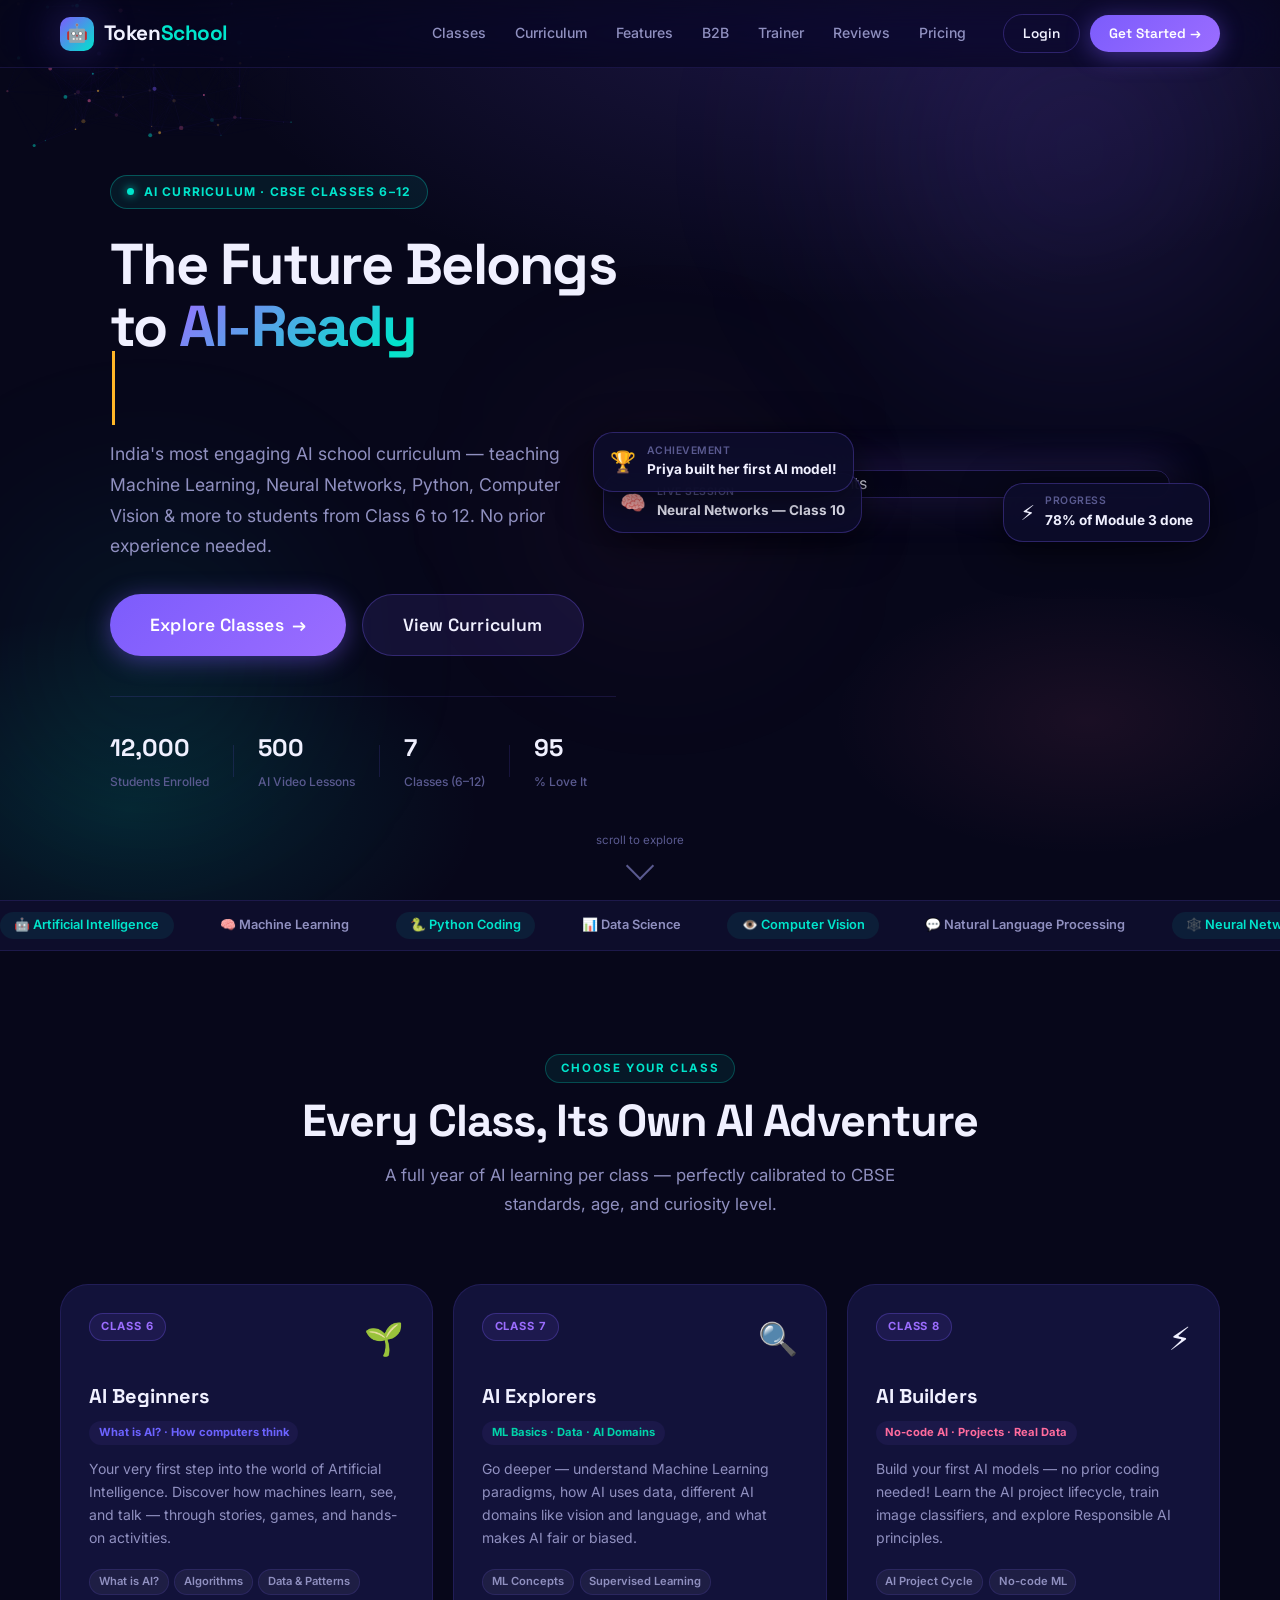
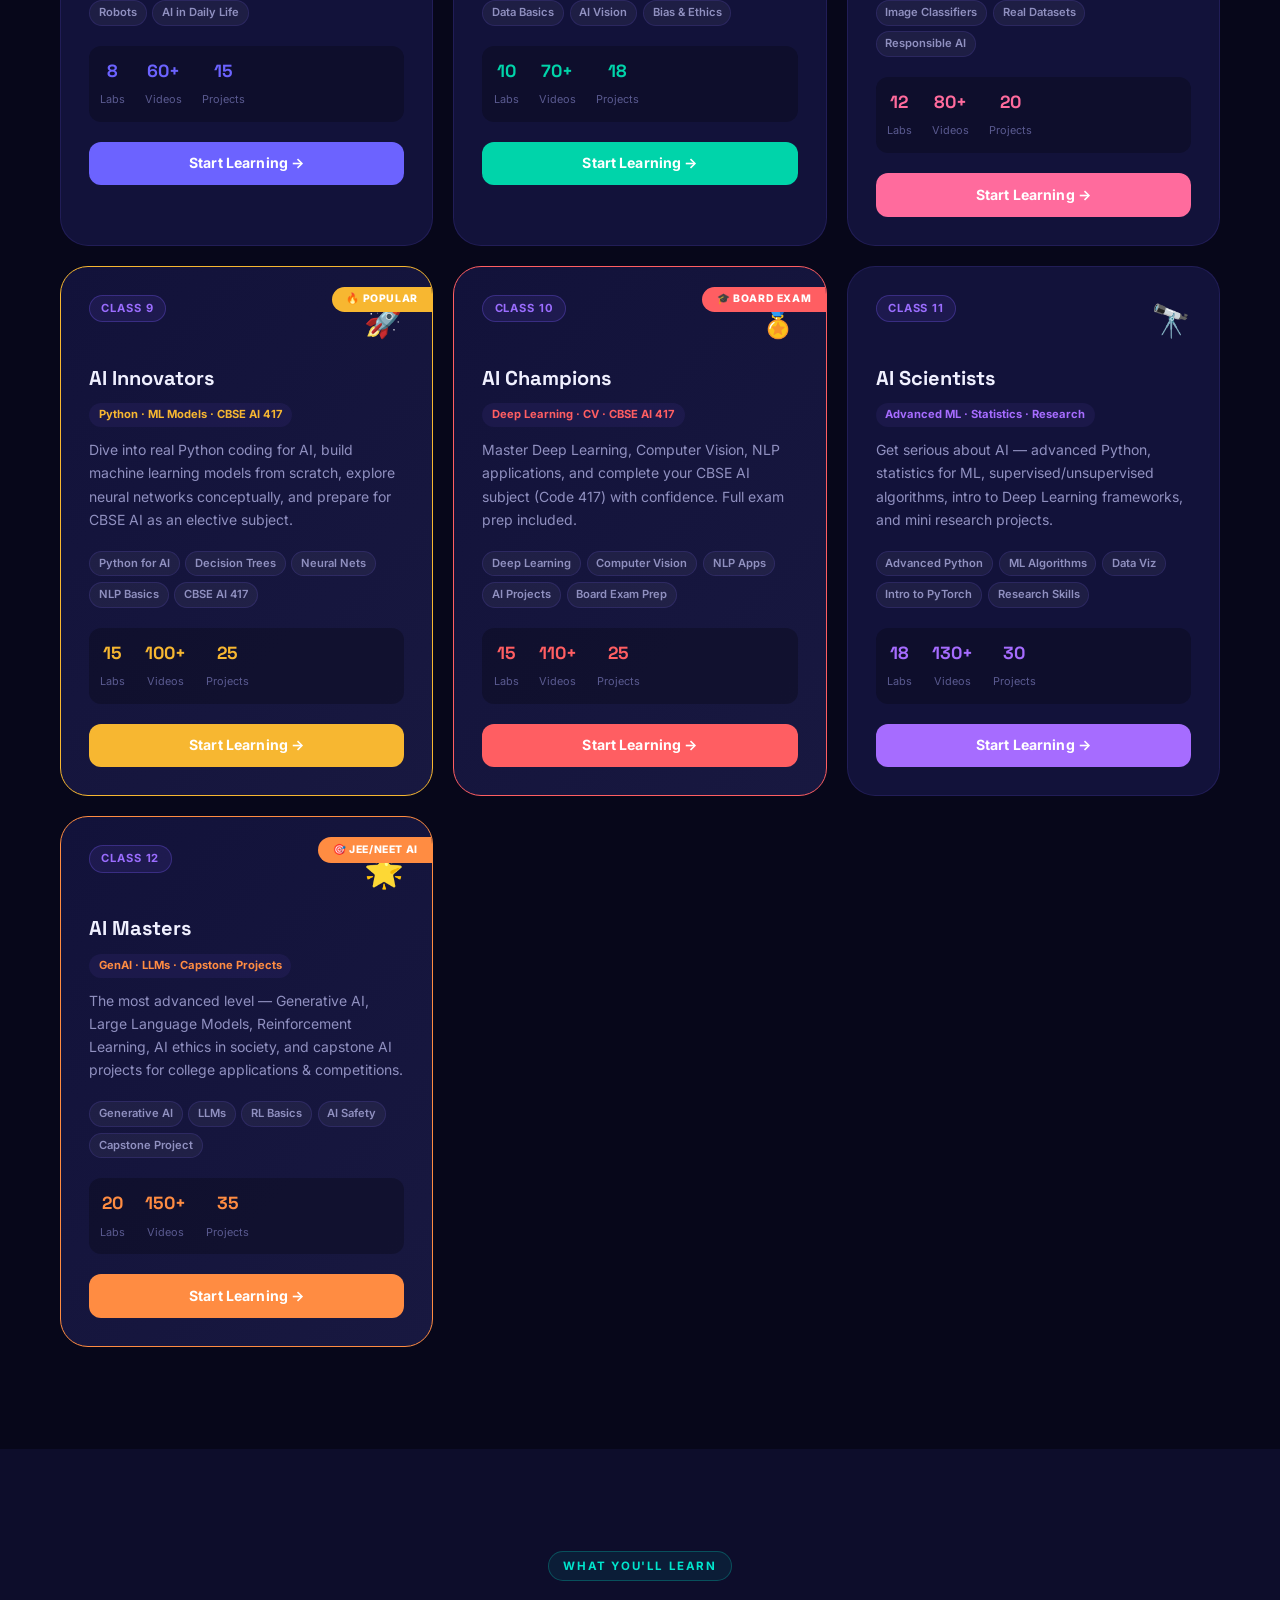
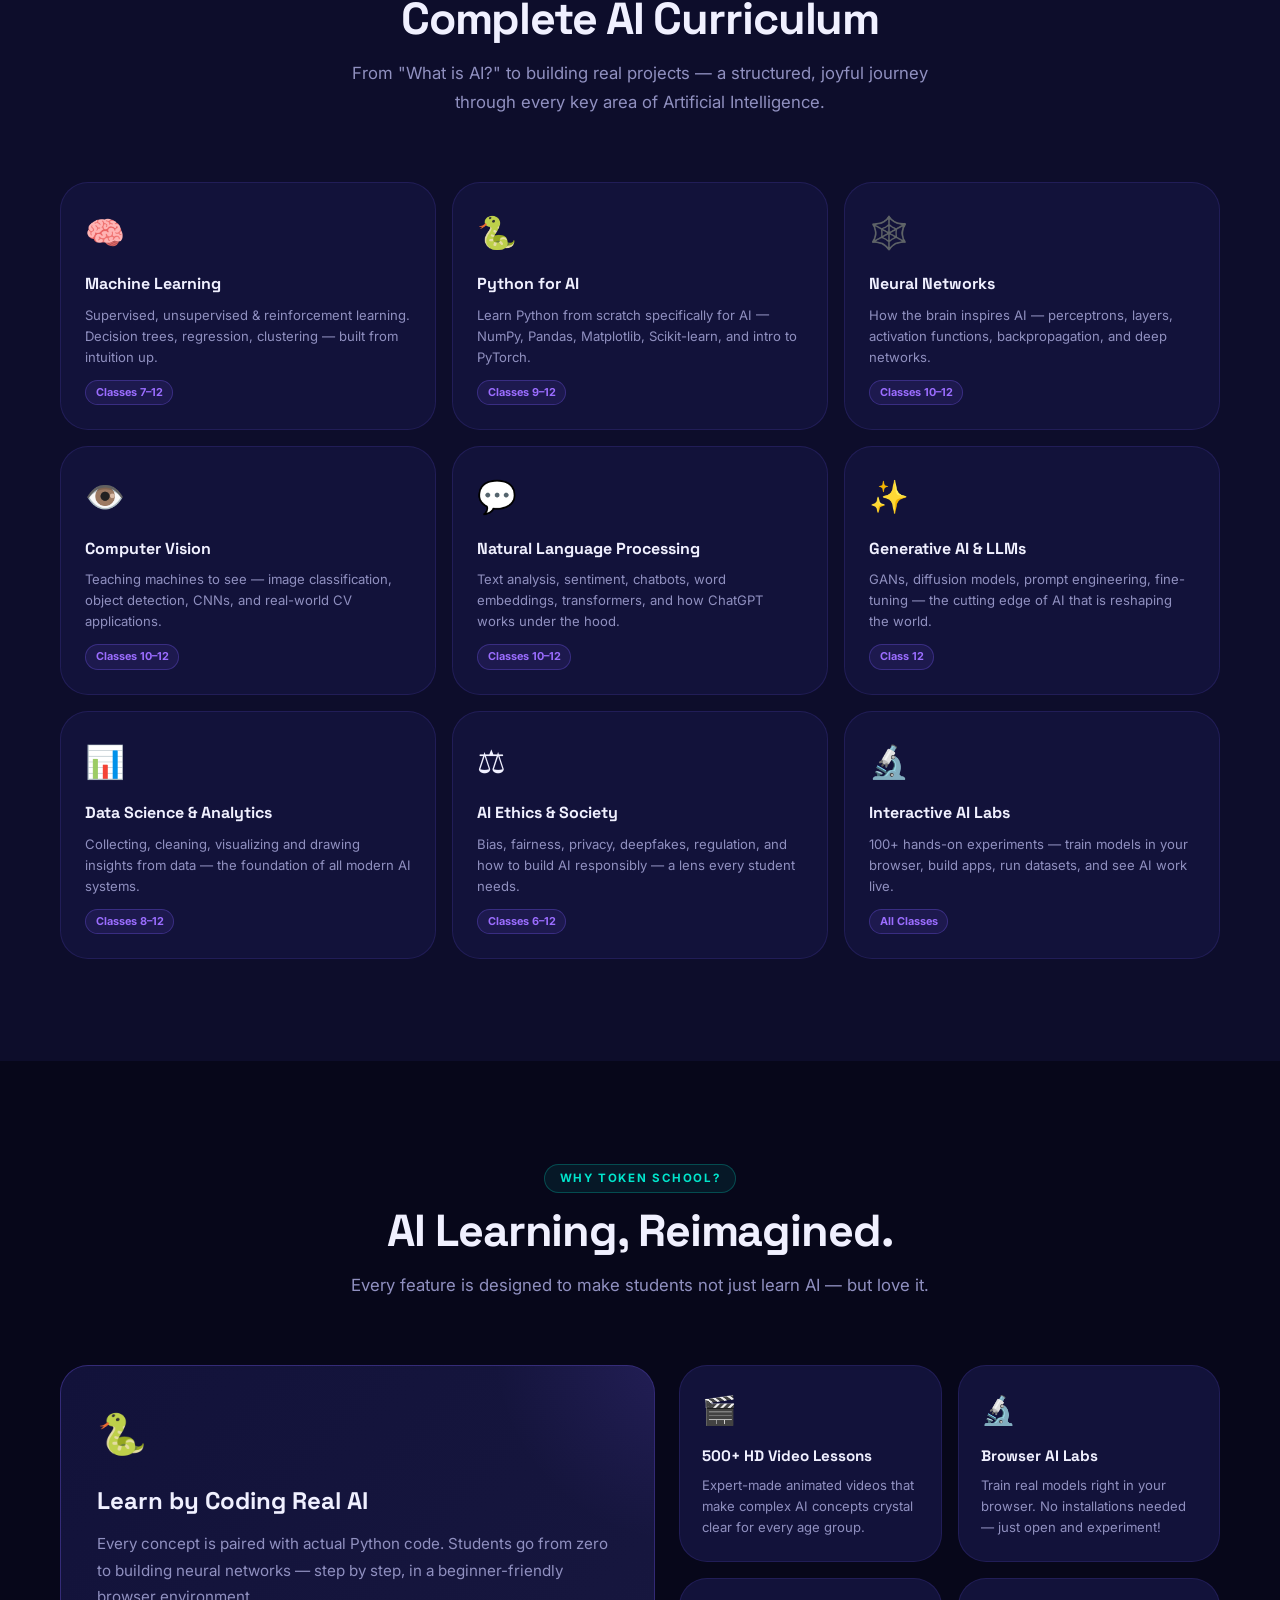
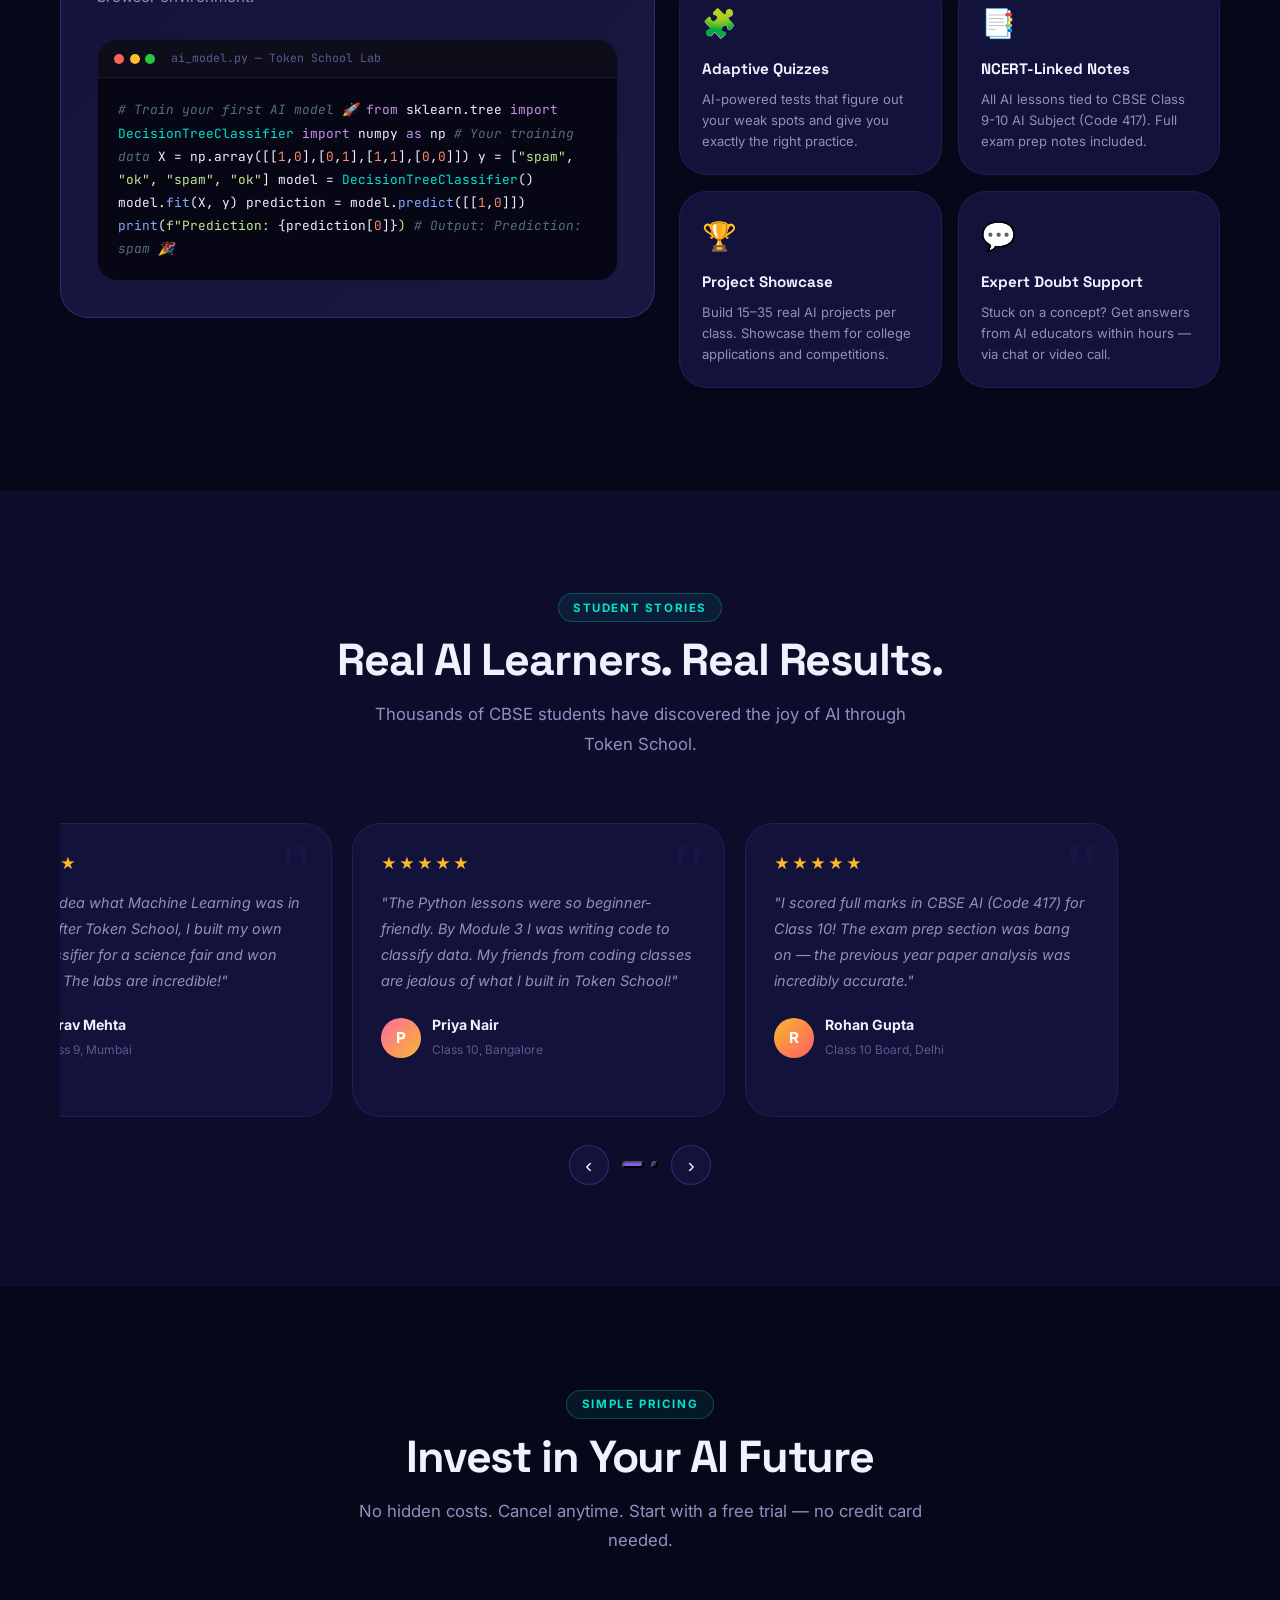
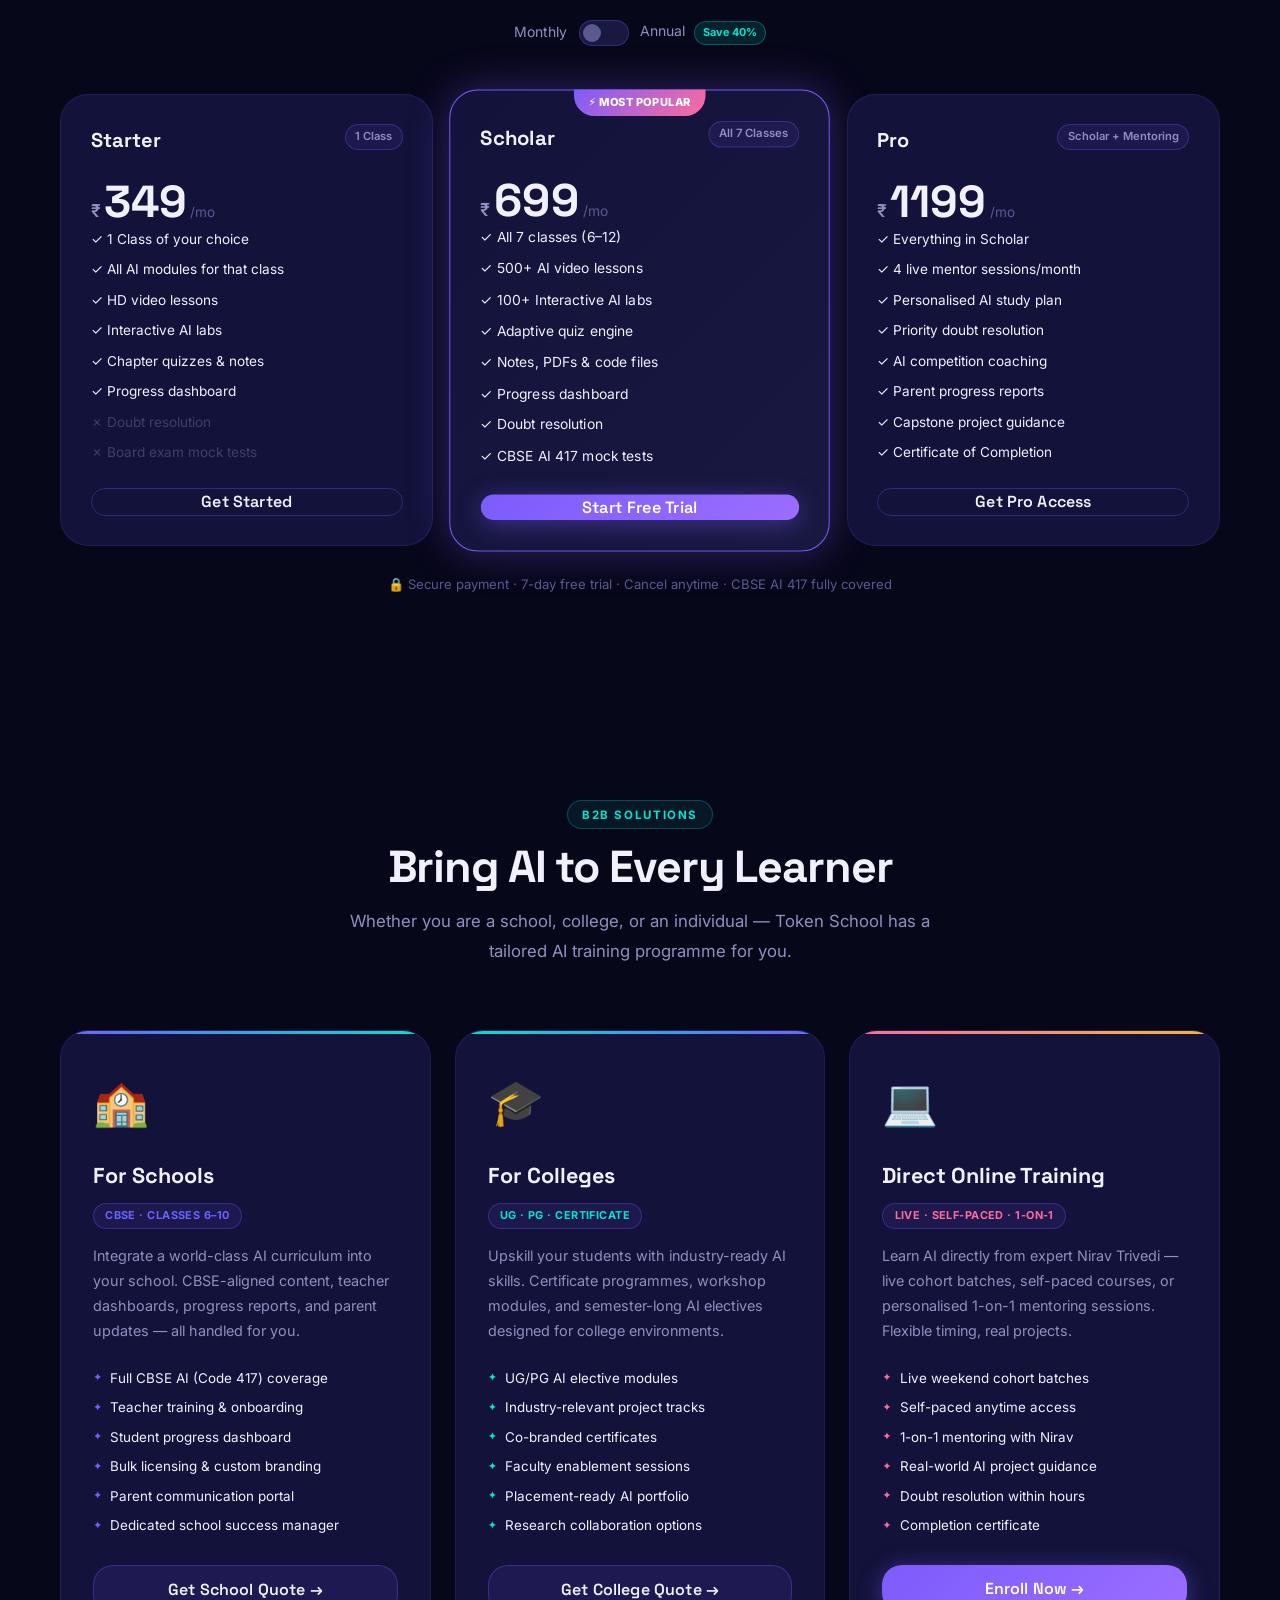
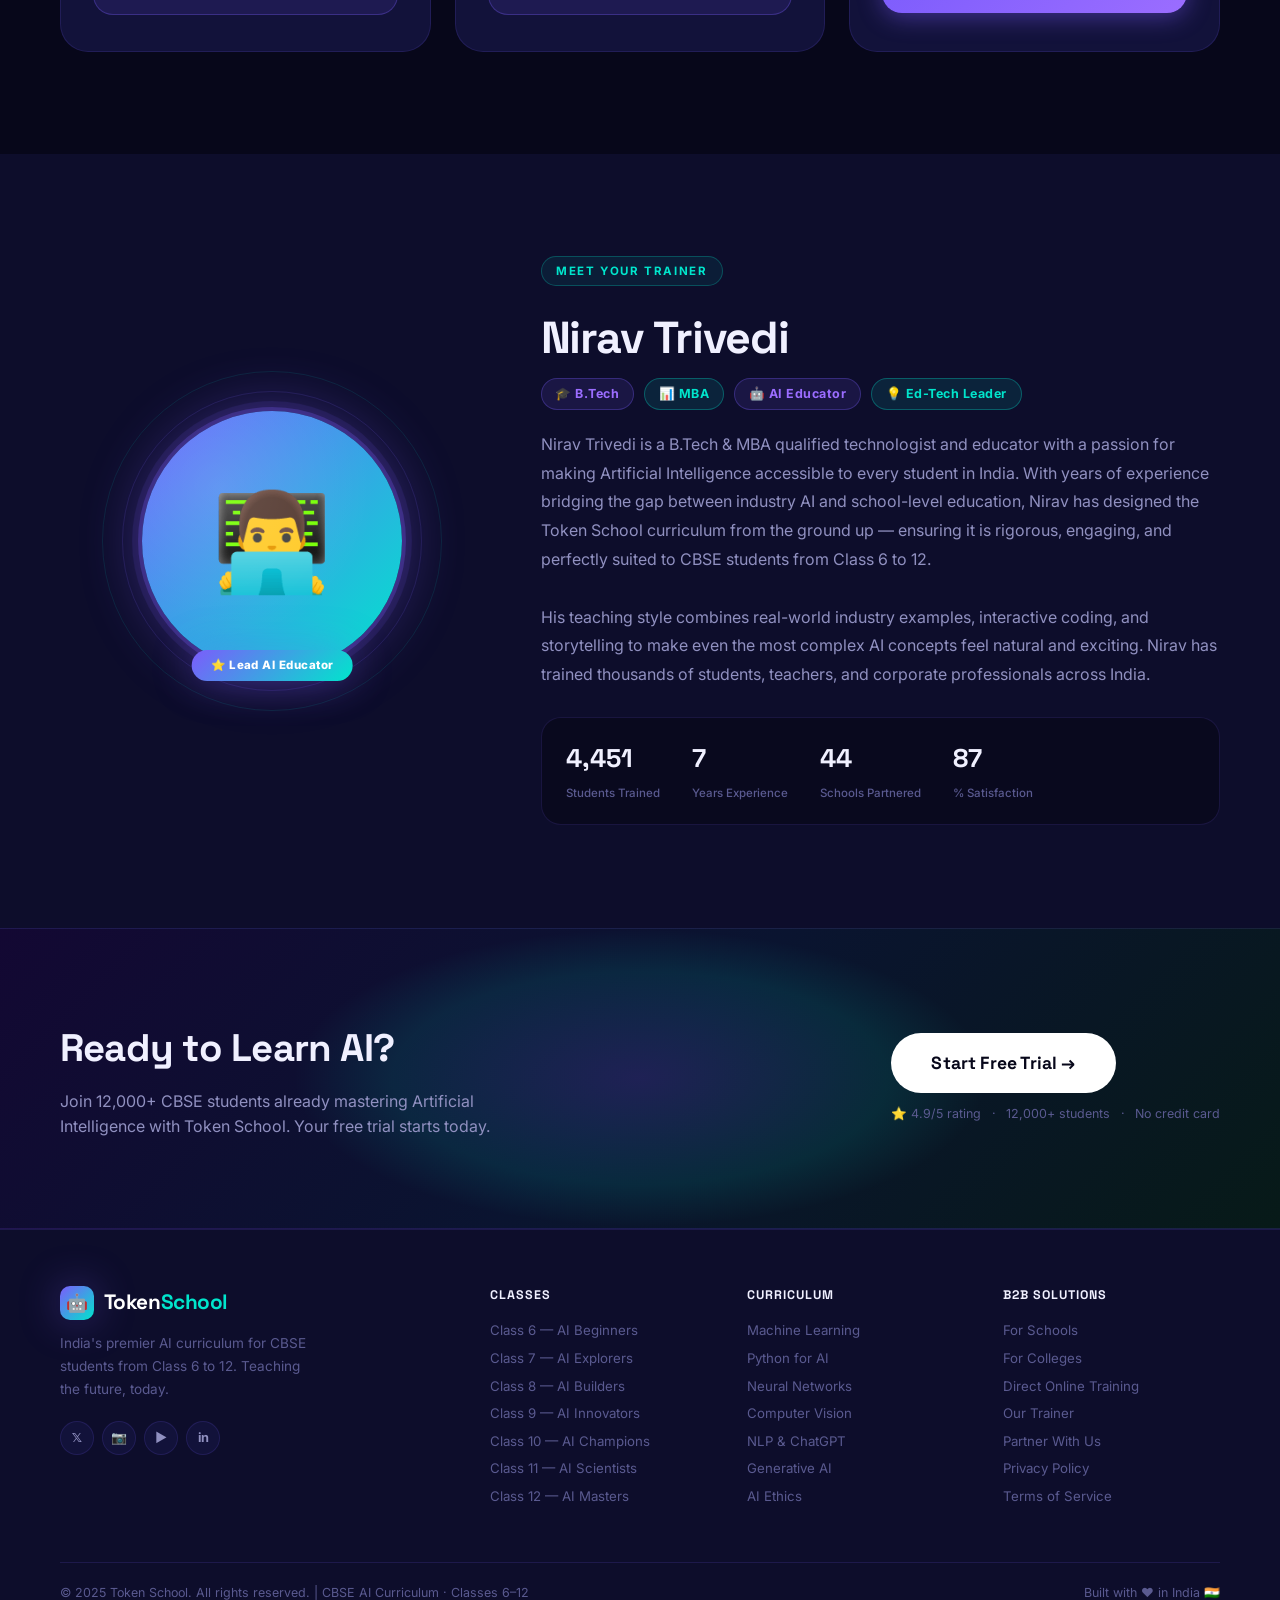
==== commit 00c82673: "update: index.html - AI-only redesign, self-contained" ====
--- a/index.html
+++ b/index.html
@@ -3,7 +3,7 @@
 <head>
 <meta charset="UTF-8"/>
 <meta name="viewport" content="width=device-width,initial-scale=1.0"/>
-<title>Token School — AI for CBSE Classes 6–12 | Learn Artificial Intelligence</title>
+<title>Token School — AI for CBSE Classes 6–12 | Trained by Nirav Trivedi</title>
 <meta name="description" content="Token School teaches Artificial Intelligence to CBSE students from Class 6 to 12. Interactive AI labs, video lessons, Python coding, Machine Learning, and more. India's premier AI school for kids."/>
 <meta property="og:title" content="Token School — AI for CBSE Classes 6–12"/>
 <meta property="og:description" content="India's premier AI curriculum for school students. Classes 6-12. Interactive labs, videos, projects & more."/>
@@ -12,6 +12,43 @@
 <link rel="preconnect" href="https://fonts.gstatic.com" crossorigin/>
 <link href="https://fonts.googleapis.com/css2?family=Space+Grotesk:wght@300;400;500;600;700&family=Inter:wght@300;400;500;600&family=JetBrains+Mono:wght@400;600&display=swap" rel="stylesheet"/>
 <style>
+/* ─ TRAINER ─ */
+#trainer{background:var(--bg2)}
+.trainer-wrap{display:grid;grid-template-columns:1fr 1.6fr;gap:3.5rem;align-items:center}
+.trainer-img-side{position:relative}
+.trainer-avatar{width:260px;height:260px;border-radius:50%;background:linear-gradient(135deg,#6C63FF 0%,#00E5CC 100%);display:flex;align-items:center;justify-content:center;font-size:6rem;margin:0 auto;box-shadow:0 0 60px rgba(124,92,252,.4),0 0 0 4px rgba(124,92,252,.25),0 0 0 10px rgba(124,92,252,.1);position:relative;overflow:hidden}
+.trainer-avatar::after{content:'';position:absolute;inset:0;background:radial-gradient(circle at 30% 30%,rgba(255,255,255,.12),transparent 60%)}
+.trainer-badge{position:absolute;bottom:-10px;left:50%;transform:translateX(-50%);background:linear-gradient(135deg,var(--p),var(--c));color:#fff;font-size:.72rem;font-weight:800;padding:.4rem 1.2rem;border-radius:var(--rxx);white-space:nowrap;box-shadow:var(--glow);letter-spacing:.04em}
+.trainer-rings{position:absolute;inset:-20px;border-radius:50%;border:1px solid rgba(124,92,252,.15);animation:trainer-spin 12s linear infinite}
+.trainer-rings:nth-child(2){inset:-40px;border-color:rgba(0,229,204,.1);animation-duration:18s;animation-direction:reverse}
+@keyframes trainer-spin{from{transform:rotate(0)}to{transform:rotate(360deg)}}
+.trainer-info{}
+.trainer-eyebrow{display:inline-block;font-size:.72rem;font-weight:700;letter-spacing:.14em;text-transform:uppercase;color:var(--c);padding:.28rem .9rem;background:rgba(0,229,204,.08);border:1px solid rgba(0,229,204,.25);border-radius:var(--rxx);margin-bottom:1rem}
+.trainer-name{font-family:'Space Grotesk',sans-serif;font-size:clamp(1.8rem,3.5vw,2.8rem);font-weight:900;letter-spacing:-.025em;color:var(--tx);margin-bottom:.3rem}
+.trainer-creds{display:flex;gap:.65rem;flex-wrap:wrap;margin-bottom:1.25rem}
+.cred-tag{font-size:.78rem;font-weight:700;padding:.3rem .85rem;border-radius:var(--rxx);letter-spacing:.04em}
+.cred-b{background:rgba(124,92,252,.12);border:1px solid var(--bd2);color:var(--p2)}
+.cred-m{background:rgba(0,229,204,.1);border:1px solid rgba(0,229,204,.3);color:var(--c)}
+.trainer-bio{font-size:1rem;color:var(--tx2);line-height:1.8;margin-bottom:1.75rem}
+.trainer-stats{display:flex;gap:2rem;flex-wrap:wrap;padding:1.25rem 1.5rem;background:rgba(0,0,0,.3);border:1px solid var(--bd);border-radius:var(--rl)}
+.ts-num{font-family:'Space Grotesk',sans-serif;font-size:1.6rem;font-weight:900;color:var(--tx);display:block}
+.ts-lab{font-size:.72rem;color:var(--tx3);font-weight:500}
+/* ─ B2B ─ */
+#b2b{background:var(--bg)}
+.b2b-grid{display:grid;grid-template-columns:repeat(3,1fr);gap:1.5rem}
+.b2b-card{position:relative;padding:2.25rem 2rem;background:var(--bg3);border:1px solid var(--bd);border-radius:var(--rxl);overflow:hidden;transition:all .4s cubic-bezier(.25,.46,.45,.94)}
+.b2b-card::before{content:'';position:absolute;top:0;left:0;right:0;height:3px;background:linear-gradient(90deg,var(--ba1,var(--p)),var(--ba2,var(--c)))}
+.b2b-card:hover{transform:translateY(-8px);border-color:var(--ba1,var(--p));box-shadow:0 24px 60px rgba(0,0,0,.5),0 0 30px var(--bg1,rgba(124,92,252,.2))}
+.b2b-ico{font-size:2.8rem;margin-bottom:1.25rem;display:block}
+.b2b-card h3{font-family:'Space Grotesk',sans-serif;font-size:1.35rem;font-weight:800;color:var(--tx);margin-bottom:.5rem}
+.b2b-tag{display:inline-block;font-size:.68rem;font-weight:700;padding:.22rem .7rem;background:rgba(124,92,252,.1);border:1px solid var(--bd2);border-radius:var(--rxx);color:var(--ba1,var(--p2));margin-bottom:.85rem;letter-spacing:.04em;text-transform:uppercase}
+.b2b-card p{font-size:.9rem;color:var(--tx2);line-height:1.75;margin-bottom:1.5rem}
+.b2b-list{list-style:none;display:flex;flex-direction:column;gap:.5rem;margin-bottom:1.75rem}
+.b2b-list li{font-size:.84rem;color:var(--tx);display:flex;align-items:center;gap:.5rem}
+.b2b-list li::before{content:'✦';color:var(--ba1,var(--p));font-size:.7rem;flex-shrink:0}
+.b2b-card .btn{width:100%;justify-content:center;border-radius:var(--rl);padding:.7rem}
+@media(max-width:1024px){.trainer-wrap{grid-template-columns:1fr;text-align:center}.trainer-creds{justify-content:center}.trainer-stats{justify-content:center}.b2b-grid{grid-template-columns:1fr}}
+@media(max-width:768px){.trainer-avatar{width:200px;height:200px;font-size:4.5rem}}
 *,*::before,*::after{box-sizing:border-box;margin:0;padding:0}
 :root{
   --p:#7C5CFC;--p2:#9B6DFF;--p3:#5B3FD4;
@@ -295,6 +332,8 @@
     <a href="#classes" class="nav-a" id="nla-classes">Classes</a>
     <a href="#curriculum" class="nav-a" id="nla-curriculum">Curriculum</a>
     <a href="#features" class="nav-a" id="nla-features">Features</a>
+    <a href="#b2b" class="nav-a" id="nla-b2b">B2B</a>
+    <a href="#trainer" class="nav-a" id="nla-trainer">Trainer</a>
     <a href="#reviews" class="nav-a" id="nla-reviews">Reviews</a>
     <a href="#pricing" class="nav-a" id="nla-pricing">Pricing</a>
   </nav>
@@ -606,6 +645,101 @@
 </div>
 </section>
 
+<!-- B2B SOLUTIONS -->
+<section class="sec" id="b2b">
+<div class="con">
+  <div class="sh sr">
+    <div class="sh-eye">B2B Solutions</div>
+    <h2 class="sh-t">Bring AI to Every Learner</h2>
+    <p class="sh-s">Whether you are a school, college, or an individual — Token School has a tailored AI training programme for you.</p>
+  </div>
+  <div class="b2b-grid">
+
+    <div class="b2b-card sr" style="--ba1:#6C63FF;--ba2:#00E5CC;--bg1:rgba(108,99,255,.2)">
+      <span class="b2b-ico">🏫</span>
+      <h3>For Schools</h3>
+      <div class="b2b-tag">CBSE · Classes 6–10</div>
+      <p>Integrate a world-class AI curriculum into your school. CBSE-aligned content, teacher dashboards, progress reports, and parent updates — all handled for you.</p>
+      <ul class="b2b-list">
+        <li>Full CBSE AI (Code 417) coverage</li>
+        <li>Teacher training & onboarding</li>
+        <li>Student progress dashboard</li>
+        <li>Bulk licensing & custom branding</li>
+        <li>Parent communication portal</li>
+        <li>Dedicated school success manager</li>
+      </ul>
+      <a href="#cta" class="btn btn-sec">Get School Quote →</a>
+    </div>
+
+    <div class="b2b-card sr" style="--ba1:#00E5CC;--ba2:#6C63FF;--bg1:rgba(0,229,204,.2)">
+      <span class="b2b-ico">🎓</span>
+      <h3>For Colleges</h3>
+      <div class="b2b-tag">UG · PG · Certificate</div>
+      <p>Upskill your students with industry-ready AI skills. Certificate programmes, workshop modules, and semester-long AI electives designed for college environments.</p>
+      <ul class="b2b-list">
+        <li>UG/PG AI elective modules</li>
+        <li>Industry-relevant project tracks</li>
+        <li>Co-branded certificates</li>
+        <li>Faculty enablement sessions</li>
+        <li>Placement-ready AI portfolio</li>
+        <li>Research collaboration options</li>
+      </ul>
+      <a href="#cta" class="btn btn-sec">Get College Quote →</a>
+    </div>
+
+    <div class="b2b-card sr" style="--ba1:#FF6B9D;--ba2:#F7B731;--bg1:rgba(255,107,157,.2)">
+      <span class="b2b-ico">💻</span>
+      <h3>Direct Online Training</h3>
+      <div class="b2b-tag">Live · Self-paced · 1-on-1</div>
+      <p>Learn AI directly from expert Nirav Trivedi — live cohort batches, self-paced courses, or personalised 1-on-1 mentoring sessions. Flexible timing, real projects.</p>
+      <ul class="b2b-list">
+        <li>Live weekend cohort batches</li>
+        <li>Self-paced anytime access</li>
+        <li>1-on-1 mentoring with Nirav</li>
+        <li>Real-world AI project guidance</li>
+        <li>Doubt resolution within hours</li>
+        <li>Completion certificate</li>
+      </ul>
+      <a href="#pricing" class="btn btn-pri">Enroll Now →</a>
+    </div>
+
+  </div>
+</div>
+</section>
+
+<!-- TRAINER -->
+<section class="sec" id="trainer">
+<div class="con">
+  <div class="trainer-wrap">
+    <div class="trainer-img-side sr">
+      <div style="position:relative;width:fit-content;margin:0 auto">
+        <div class="trainer-rings"></div>
+        <div class="trainer-rings"></div>
+        <div class="trainer-avatar">👨‍💻</div>
+        <div class="trainer-badge">⭐ Lead AI Educator</div>
+      </div>
+    </div>
+    <div class="trainer-info sr">
+      <div class="trainer-eyebrow">Meet Your Trainer</div>
+      <h2 class="trainer-name">Nirav Trivedi</h2>
+      <div class="trainer-creds">
+        <span class="cred-tag cred-b">🎓 B.Tech</span>
+        <span class="cred-tag cred-m">📊 MBA</span>
+        <span class="cred-tag cred-b">🤖 AI Educator</span>
+        <span class="cred-tag cred-m">💡 Ed-Tech Leader</span>
+      </div>
+      <p class="trainer-bio">Nirav Trivedi is a B.Tech &amp; MBA qualified technologist and educator with a passion for making Artificial Intelligence accessible to every student in India. With years of experience bridging the gap between industry AI and school-level education, Nirav has designed the Token School curriculum from the ground up — ensuring it is rigorous, engaging, and perfectly suited to CBSE students from Class 6 to 12.<br><br>His teaching style combines real-world industry examples, interactive coding, and storytelling to make even the most complex AI concepts feel natural and exciting. Nirav has trained thousands of students, teachers, and corporate professionals across India.</p>
+      <div class="trainer-stats">
+        <div><span class="ts-num" data-t="5000">0</span><span class="ts-lab">Students Trained</span></div>
+        <div><span class="ts-num" data-t="8">0</span><span class="ts-lab">Years Experience</span></div>
+        <div><span class="ts-num" data-t="50">0</span><span class="ts-lab">Schools Partnered</span></div>
+        <div><span class="ts-num" data-t="98">0</span><span class="ts-lab">% Satisfaction</span></div>
+      </div>
+    </div>
+  </div>
+</div>
+</section>
+
 <!-- CTA -->
 <section id="cta">
   <div class="cta-glow"></div>
@@ -658,12 +792,12 @@
       <a href="#curriculum">AI Ethics</a>
     </div>
     <div class="foot-col">
-      <h4>Company</h4>
-      <a href="#">About Us</a>
-      <a href="#">Blog</a>
-      <a href="#">Careers</a>
-      <a href="#">For Schools</a>
-      <a href="#">Contact</a>
+      <h4>B2B Solutions</h4>
+      <a href="#b2b">For Schools</a>
+      <a href="#b2b">For Colleges</a>
+      <a href="#b2b">Direct Online Training</a>
+      <a href="#trainer">Our Trainer</a>
+      <a href="#">Partner With Us</a>
       <a href="#">Privacy Policy</a>
       <a href="#">Terms of Service</a>
     </div>
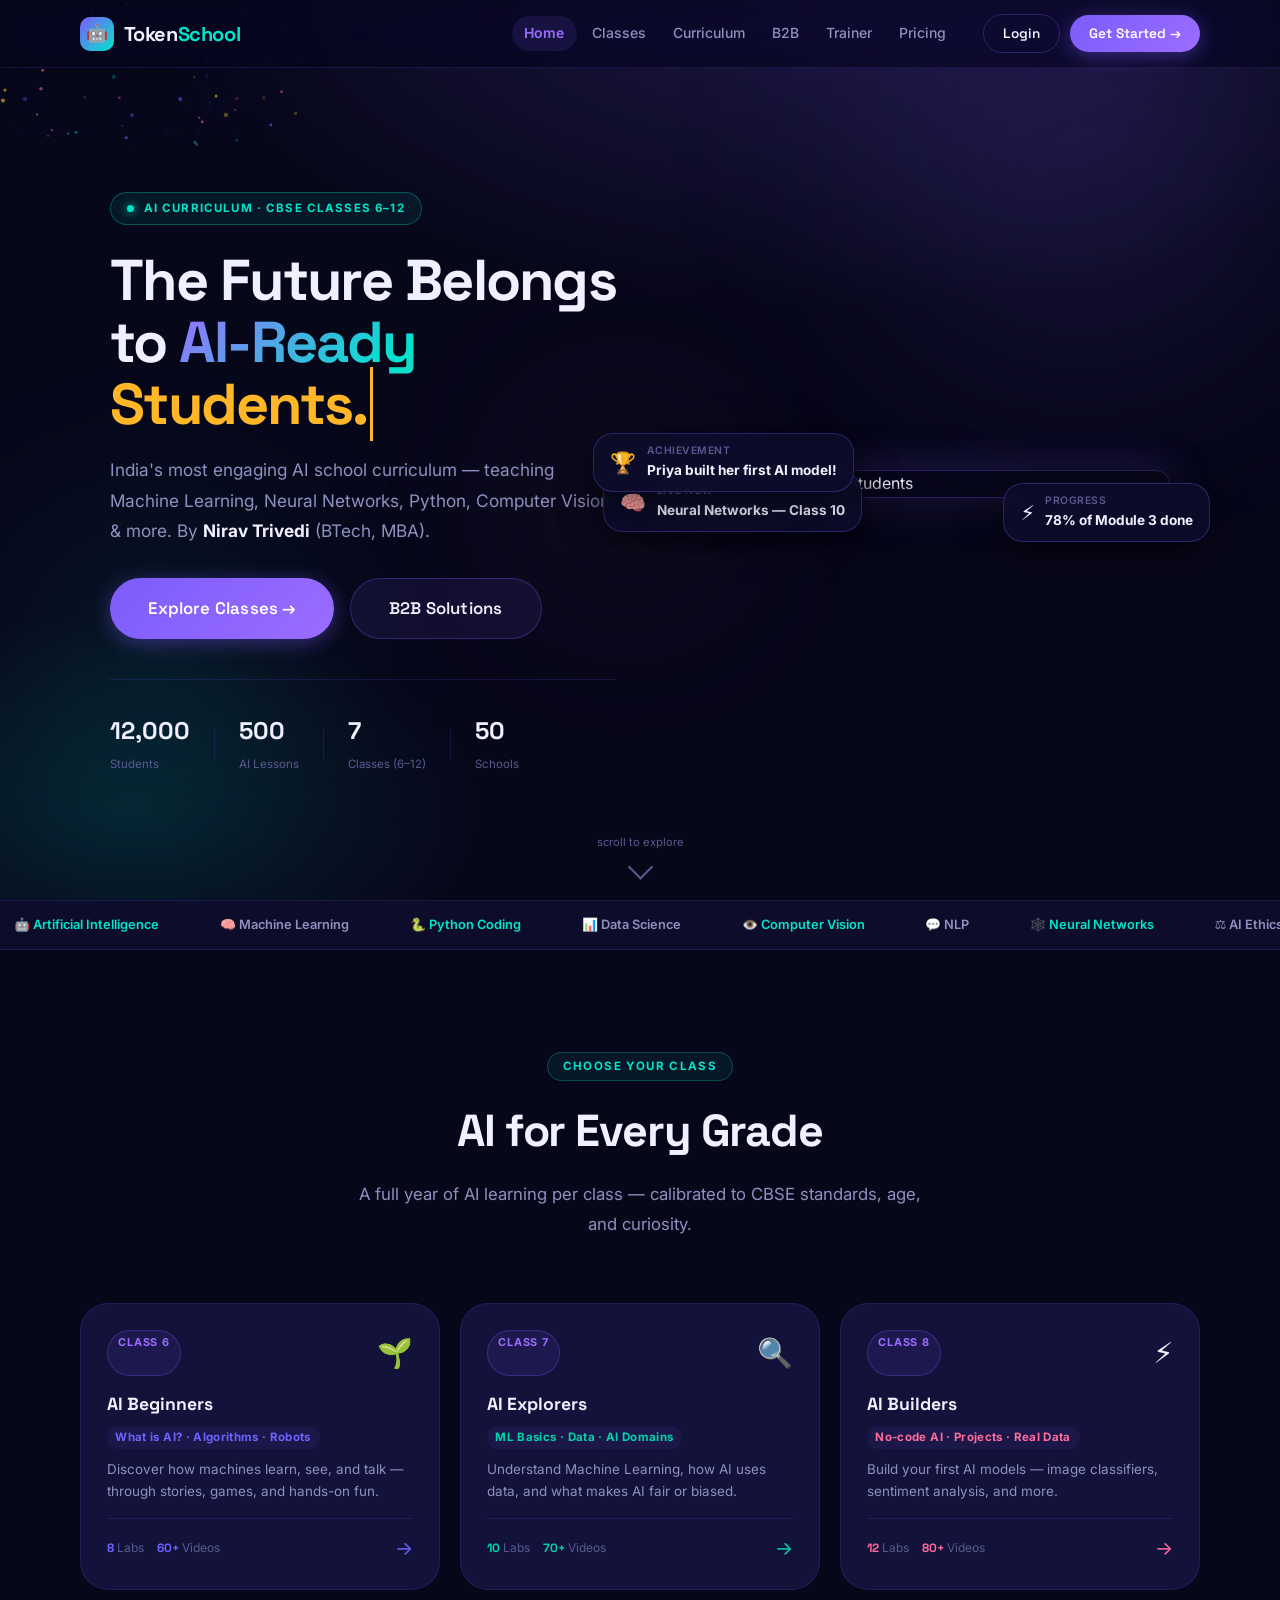
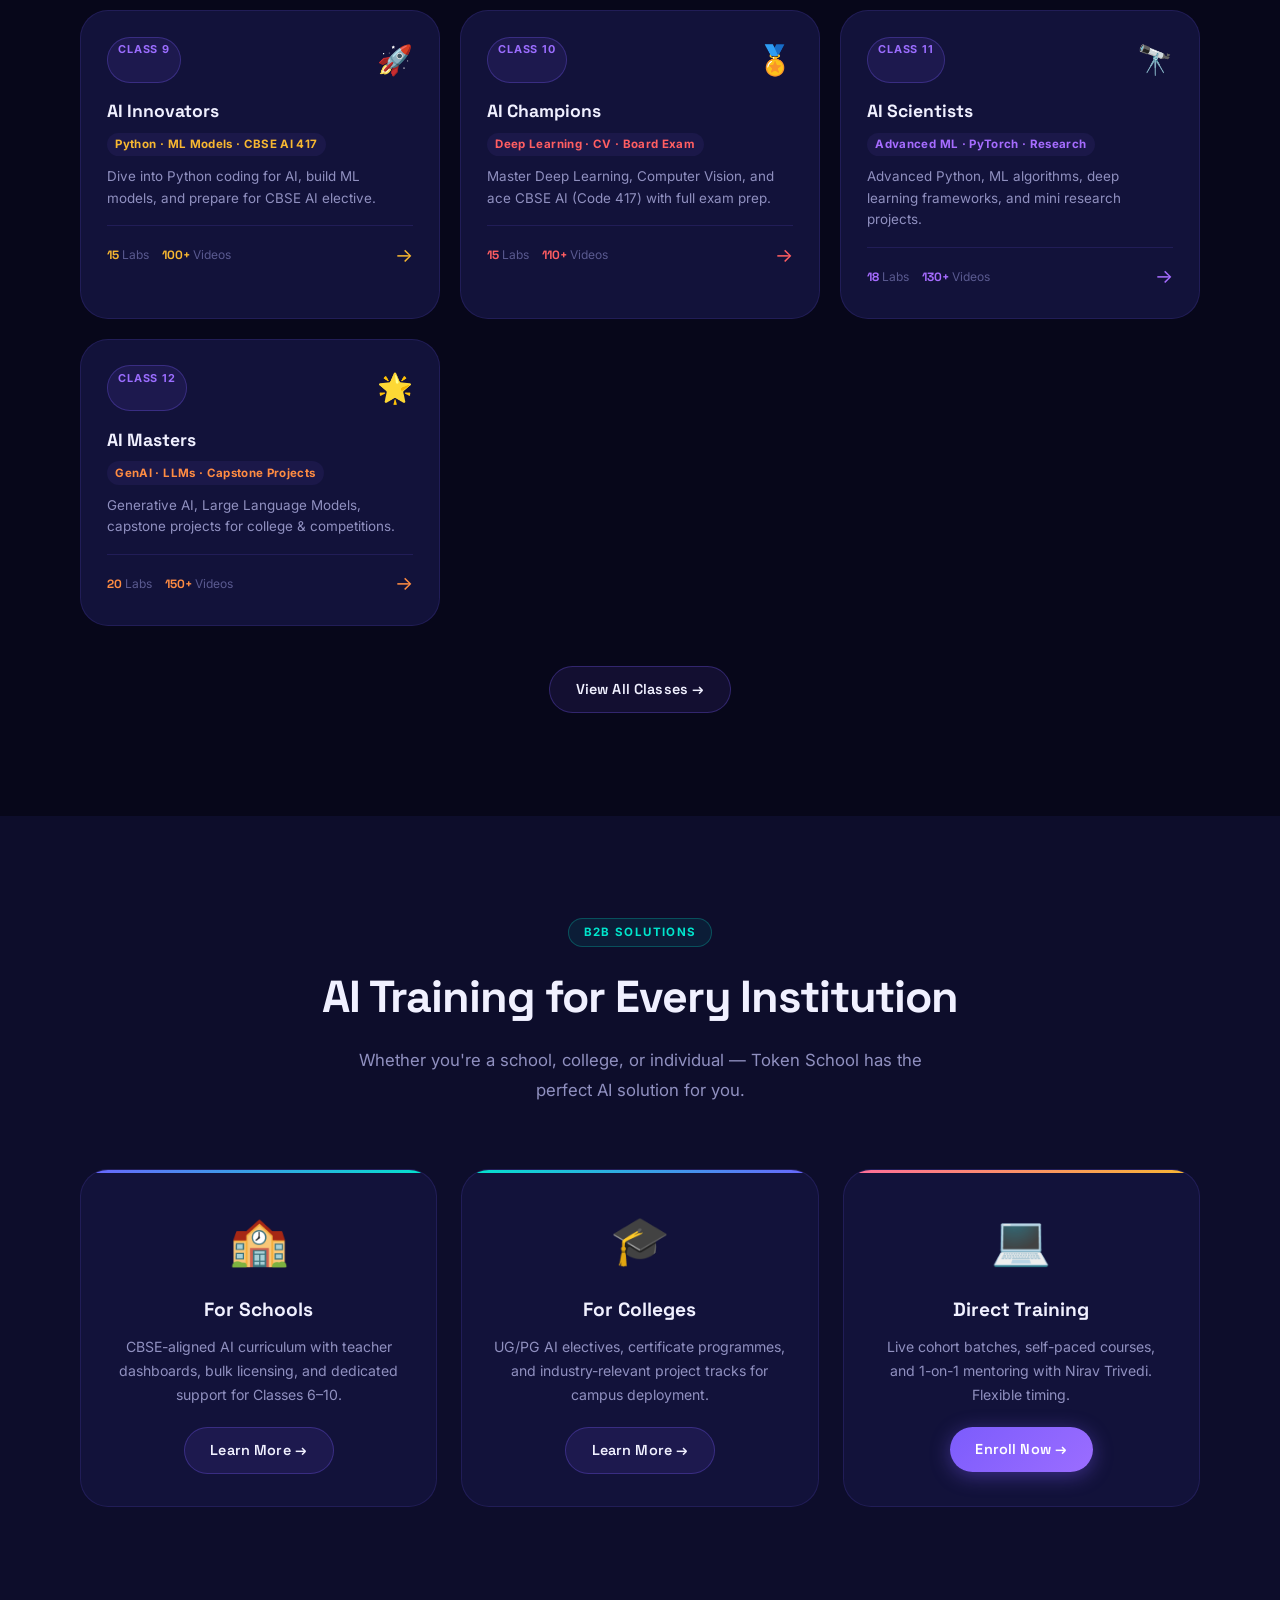
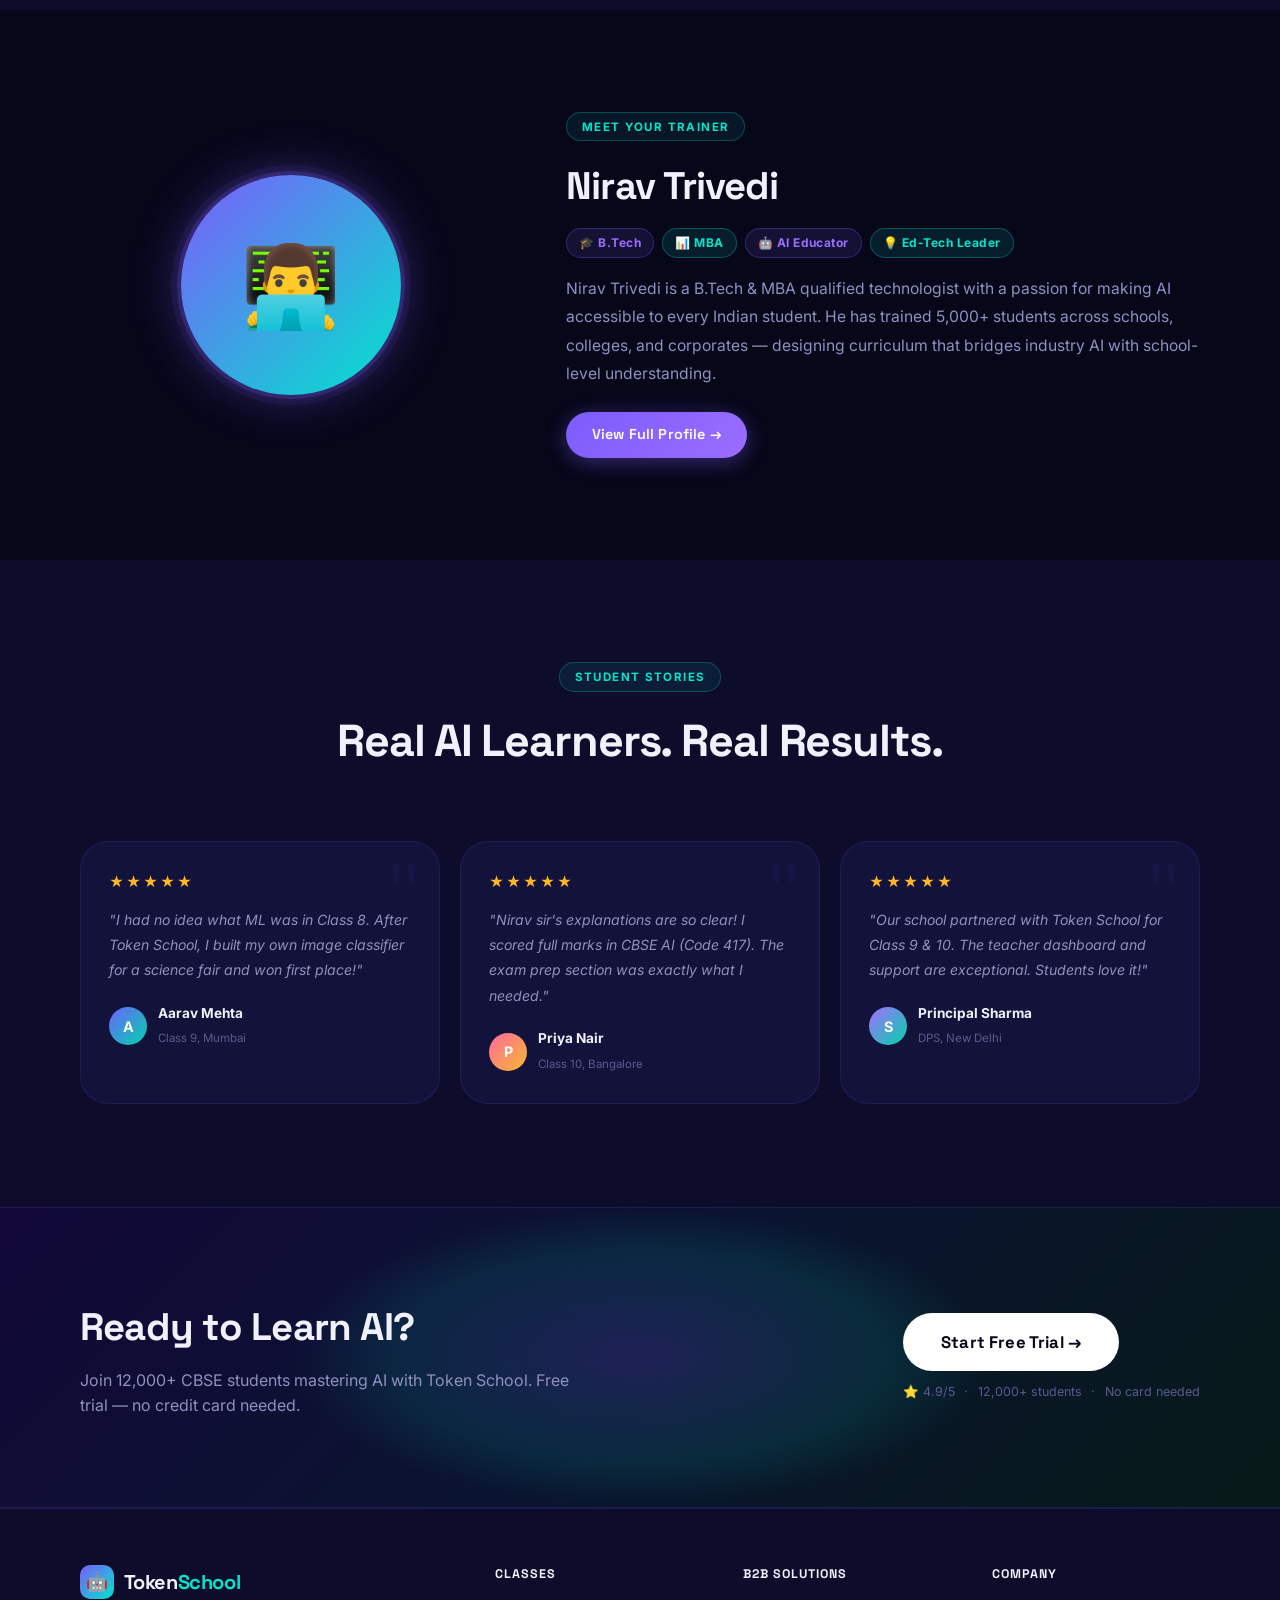
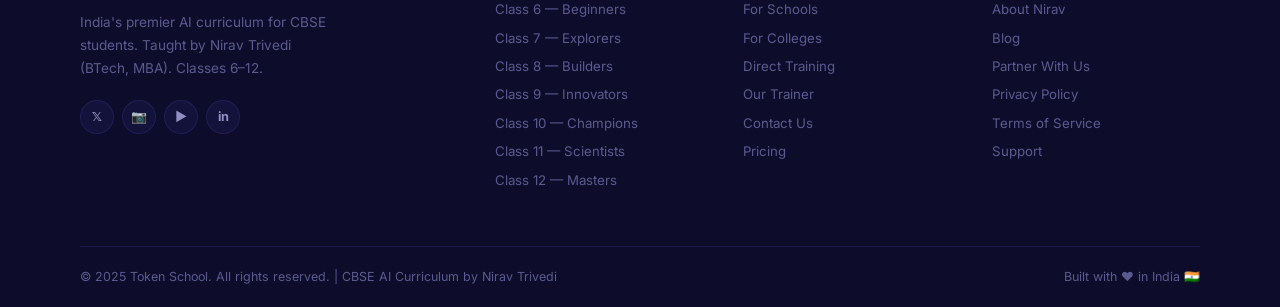
==== commit 874107fc: "feat: multipage site - index.html" ====
--- a/index.html
+++ b/index.html
@@ -1,924 +1,417 @@
 <!DOCTYPE html>
 <html lang="en">
 <head>
-<meta charset="UTF-8"/>
-<meta name="viewport" content="width=device-width,initial-scale=1.0"/>
+<meta charset="UTF-8"/><meta name="viewport" content="width=device-width,initial-scale=1.0"/>
 <title>Token School — AI for CBSE Classes 6–12 | Trained by Nirav Trivedi</title>
-<meta name="description" content="Token School teaches Artificial Intelligence to CBSE students from Class 6 to 12. Interactive AI labs, video lessons, Python coding, Machine Learning, and more. India's premier AI school for kids."/>
-<meta property="og:title" content="Token School — AI for CBSE Classes 6–12"/>
-<meta property="og:description" content="India's premier AI curriculum for school students. Classes 6-12. Interactive labs, videos, projects & more."/>
-<meta name="theme-color" content="#0a0a1a"/>
+<meta name="description" content="India's premier AI school curriculum by Nirav Trivedi (BTech, MBA). Classes 6-12. ML, Python, Neural Networks, Computer Vision & more."/>
+<meta property="og:title" content="Token School — AI for CBSE Classes 6–12 | Trained by Nirav Trivedi"/>
+<meta name="theme-color" content="#07071A"/>
 <link rel="preconnect" href="https://fonts.googleapis.com"/>
 <link rel="preconnect" href="https://fonts.gstatic.com" crossorigin/>
-<link href="https://fonts.googleapis.com/css2?family=Space+Grotesk:wght@300;400;500;600;700&family=Inter:wght@300;400;500;600&family=JetBrains+Mono:wght@400;600&display=swap" rel="stylesheet"/>
+<link href="https://fonts.googleapis.com/css2?family=Space+Grotesk:wght@400;500;600;700;800;900&family=Inter:wght@300;400;500;600&family=JetBrains+Mono:wght@400;600&display=swap" rel="stylesheet"/>
 <style>
-/* ─ TRAINER ─ */
-#trainer{background:var(--bg2)}
-.trainer-wrap{display:grid;grid-template-columns:1fr 1.6fr;gap:3.5rem;align-items:center}
-.trainer-img-side{position:relative}
-.trainer-avatar{width:260px;height:260px;border-radius:50%;background:linear-gradient(135deg,#6C63FF 0%,#00E5CC 100%);display:flex;align-items:center;justify-content:center;font-size:6rem;margin:0 auto;box-shadow:0 0 60px rgba(124,92,252,.4),0 0 0 4px rgba(124,92,252,.25),0 0 0 10px rgba(124,92,252,.1);position:relative;overflow:hidden}
-.trainer-avatar::after{content:'';position:absolute;inset:0;background:radial-gradient(circle at 30% 30%,rgba(255,255,255,.12),transparent 60%)}
-.trainer-badge{position:absolute;bottom:-10px;left:50%;transform:translateX(-50%);background:linear-gradient(135deg,var(--p),var(--c));color:#fff;font-size:.72rem;font-weight:800;padding:.4rem 1.2rem;border-radius:var(--rxx);white-space:nowrap;box-shadow:var(--glow);letter-spacing:.04em}
-.trainer-rings{position:absolute;inset:-20px;border-radius:50%;border:1px solid rgba(124,92,252,.15);animation:trainer-spin 12s linear infinite}
-.trainer-rings:nth-child(2){inset:-40px;border-color:rgba(0,229,204,.1);animation-duration:18s;animation-direction:reverse}
-@keyframes trainer-spin{from{transform:rotate(0)}to{transform:rotate(360deg)}}
-.trainer-info{}
-.trainer-eyebrow{display:inline-block;font-size:.72rem;font-weight:700;letter-spacing:.14em;text-transform:uppercase;color:var(--c);padding:.28rem .9rem;background:rgba(0,229,204,.08);border:1px solid rgba(0,229,204,.25);border-radius:var(--rxx);margin-bottom:1rem}
-.trainer-name{font-family:'Space Grotesk',sans-serif;font-size:clamp(1.8rem,3.5vw,2.8rem);font-weight:900;letter-spacing:-.025em;color:var(--tx);margin-bottom:.3rem}
-.trainer-creds{display:flex;gap:.65rem;flex-wrap:wrap;margin-bottom:1.25rem}
-.cred-tag{font-size:.78rem;font-weight:700;padding:.3rem .85rem;border-radius:var(--rxx);letter-spacing:.04em}
-.cred-b{background:rgba(124,92,252,.12);border:1px solid var(--bd2);color:var(--p2)}
-.cred-m{background:rgba(0,229,204,.1);border:1px solid rgba(0,229,204,.3);color:var(--c)}
-.trainer-bio{font-size:1rem;color:var(--tx2);line-height:1.8;margin-bottom:1.75rem}
-.trainer-stats{display:flex;gap:2rem;flex-wrap:wrap;padding:1.25rem 1.5rem;background:rgba(0,0,0,.3);border:1px solid var(--bd);border-radius:var(--rl)}
-.ts-num{font-family:'Space Grotesk',sans-serif;font-size:1.6rem;font-weight:900;color:var(--tx);display:block}
-.ts-lab{font-size:.72rem;color:var(--tx3);font-weight:500}
-/* ─ B2B ─ */
-#b2b{background:var(--bg)}
-.b2b-grid{display:grid;grid-template-columns:repeat(3,1fr);gap:1.5rem}
-.b2b-card{position:relative;padding:2.25rem 2rem;background:var(--bg3);border:1px solid var(--bd);border-radius:var(--rxl);overflow:hidden;transition:all .4s cubic-bezier(.25,.46,.45,.94)}
-.b2b-card::before{content:'';position:absolute;top:0;left:0;right:0;height:3px;background:linear-gradient(90deg,var(--ba1,var(--p)),var(--ba2,var(--c)))}
-.b2b-card:hover{transform:translateY(-8px);border-color:var(--ba1,var(--p));box-shadow:0 24px 60px rgba(0,0,0,.5),0 0 30px var(--bg1,rgba(124,92,252,.2))}
-.b2b-ico{font-size:2.8rem;margin-bottom:1.25rem;display:block}
-.b2b-card h3{font-family:'Space Grotesk',sans-serif;font-size:1.35rem;font-weight:800;color:var(--tx);margin-bottom:.5rem}
-.b2b-tag{display:inline-block;font-size:.68rem;font-weight:700;padding:.22rem .7rem;background:rgba(124,92,252,.1);border:1px solid var(--bd2);border-radius:var(--rxx);color:var(--ba1,var(--p2));margin-bottom:.85rem;letter-spacing:.04em;text-transform:uppercase}
-.b2b-card p{font-size:.9rem;color:var(--tx2);line-height:1.75;margin-bottom:1.5rem}
-.b2b-list{list-style:none;display:flex;flex-direction:column;gap:.5rem;margin-bottom:1.75rem}
-.b2b-list li{font-size:.84rem;color:var(--tx);display:flex;align-items:center;gap:.5rem}
-.b2b-list li::before{content:'✦';color:var(--ba1,var(--p));font-size:.7rem;flex-shrink:0}
-.b2b-card .btn{width:100%;justify-content:center;border-radius:var(--rl);padding:.7rem}
-@media(max-width:1024px){.trainer-wrap{grid-template-columns:1fr;text-align:center}.trainer-creds{justify-content:center}.trainer-stats{justify-content:center}.b2b-grid{grid-template-columns:1fr}}
-@media(max-width:768px){.trainer-avatar{width:200px;height:200px;font-size:4.5rem}}
 *,*::before,*::after{box-sizing:border-box;margin:0;padding:0}
 :root{
   --p:#7C5CFC;--p2:#9B6DFF;--p3:#5B3FD4;
-  --c:#00E5CC;--c2:#00BFA5;
-  --pk:#FF6B9D;
-  --am:#FFB627;
-  --bg:#07071A;--bg2:#0D0D2B;--bg3:#12123A;--bg4:#181840;
+  --c:#00E5CC;--c2:#00BFA5;--pk:#FF6B9D;--am:#FFB627;
+  --bg:#07071A;--bg2:#0D0D2B;--bg3:#12123A;--bg4:#181850;
   --tx:#F0F0FF;--tx2:#9090C0;--tx3:#5A5A90;
-  --bd:rgba(124,92,252,0.15);--bd2:rgba(124,92,252,0.3);--bd3:rgba(124,92,252,0.5);
-  --r:12px;--rl:20px;--rxl:28px;--rxx:40px;
-  --sh:0 8px 40px rgba(0,0,0,0.6);
-  --glow:0 0 40px rgba(124,92,252,0.35);
-  --glowc:0 0 40px rgba(0,229,204,0.3);
-  --fw:700;--fwb:800;--fwx:900;
+  --bd:rgba(124,92,252,.15);--bd2:rgba(124,92,252,.3);--bd3:rgba(124,92,252,.55);
+  --r:12px;--rl:20px;--rxl:28px;--rxx:999px;
+  --sh:0 8px 40px rgba(0,0,0,.6);--glow:0 0 40px rgba(124,92,252,.35);
 }
 html{scroll-behavior:smooth;font-size:16px}
 body{font-family:'Inter',system-ui,sans-serif;background:var(--bg);color:var(--tx);line-height:1.6;overflow-x:hidden;-webkit-font-smoothing:antialiased}
 ::selection{background:rgba(124,92,252,.35);color:#fff}
-::-webkit-scrollbar{width:5px}
-::-webkit-scrollbar-track{background:var(--bg)}
-::-webkit-scrollbar-thumb{background:var(--p);border-radius:3px}
-
-/* ─ UTILS ─ */
-.con{width:100%;max-width:1240px;margin-inline:auto;padding-inline:clamp(1rem,5vw,2.5rem)}
+::-webkit-scrollbar{width:5px}::-webkit-scrollbar-track{background:var(--bg)}::-webkit-scrollbar-thumb{background:var(--p);border-radius:3px}
+
+/* utils */
+.con{width:100%;max-width:1200px;margin-inline:auto;padding-inline:clamp(1rem,5vw,2.5rem)}
 .sec{padding-block:clamp(4rem,8vw,7rem);position:relative;overflow:hidden}
-
-/* ─ BUTTONS ─ */
-.btn{display:inline-flex;align-items:center;gap:.5rem;font-family:'Space Grotesk',sans-serif;font-weight:600;text-decoration:none;border:none;cursor:pointer;border-radius:var(--rxx);transition:all .3s cubic-bezier(.25,.46,.45,.94);white-space:nowrap;letter-spacing:.01em}
-.btn-sm{padding:.5rem 1.2rem;font-size:.85rem}
-.btn-md{padding:.7rem 1.6rem;font-size:.95rem}
-.btn-lg{padding:.9rem 2.2rem;font-size:1.05rem}
-.btn-xl{padding:1rem 2.5rem;font-size:1.1rem}
-.btn-pri{background:linear-gradient(135deg,var(--p),var(--p2));color:#fff;box-shadow:0 4px 24px rgba(124,92,252,.45)}
-.btn-pri:hover{transform:translateY(-3px);box-shadow:0 8px 36px rgba(124,92,252,.65)}
-.btn-sec{background:rgba(124,92,252,.12);color:var(--tx);border:1px solid var(--bd2)}
-.btn-sec:hover{background:rgba(124,92,252,.22);border-color:var(--bd3);transform:translateY(-2px)}
-.btn-out{background:transparent;color:var(--tx);border:1.5px solid var(--bd2)}
-.btn-out:hover{background:rgba(124,92,252,.1);border-color:var(--p);transform:translateY(-2px)}
-.btn-wh{background:#fff;color:var(--bg);font-weight:700}
-.btn-wh:hover{background:#f0eaff;transform:translateY(-2px);box-shadow:0 8px 28px rgba(255,255,255,.2)}
-.btn-full{width:100%;justify-content:center;border-radius:var(--rl)}
-
-/* ─ NAV ─ */
-#nav{position:fixed;top:0;left:0;right:0;z-index:1000;height:68px;display:flex;align-items:center;background:rgba(7,7,26,.7);backdrop-filter:blur(20px) saturate(180%);border-bottom:1px solid var(--bd);transition:all .3s}
-#nav.sc{background:rgba(7,7,26,.95);box-shadow:var(--sh)}
-.nav-i{width:100%;max-width:1240px;margin-inline:auto;padding-inline:clamp(1rem,5vw,2.5rem);display:flex;align-items:center;gap:1.5rem}
-.nav-brand{display:flex;align-items:center;gap:.6rem;text-decoration:none;flex-shrink:0}
-.nav-logo{width:34px;height:34px;background:linear-gradient(135deg,var(--p),var(--c));border-radius:10px;display:flex;align-items:center;justify-content:center;font-size:1.1rem;box-shadow:var(--glow)}
-.nav-name{font-family:'Space Grotesk',sans-serif;font-weight:800;font-size:1.3rem;color:var(--tx);letter-spacing:-.02em}
-.nav-name span{color:var(--c)}
-.nav-links{display:flex;align-items:center;gap:.1rem;margin-left:auto}
-.nav-a{padding:.4rem .85rem;font-size:.88rem;font-weight:500;color:var(--tx2);text-decoration:none;border-radius:var(--rxx);transition:all .2s}
-.nav-a:hover{color:var(--tx);background:rgba(124,92,252,.1)}
-.nav-a.on{color:var(--p2);background:rgba(124,92,252,.12)}
-.nav-acts{display:flex;gap:.6rem;align-items:center;flex-shrink:0}
-.burger{display:none;flex-direction:column;gap:5px;background:none;border:none;cursor:pointer;padding:.5rem}
+.tag{display:inline-block;font-size:.72rem;font-weight:700;letter-spacing:.12em;text-transform:uppercase;color:var(--c);padding:.28rem .9rem;background:rgba(0,229,204,.08);border:1px solid rgba(0,229,204,.25);border-radius:var(--rxx);margin-bottom:.85rem}
+.sh{text-align:center;margin-bottom:clamp(2.5rem,5vw,4rem)}
+.sh h2{font-family:'Space Grotesk',sans-serif;font-size:clamp(1.7rem,3.5vw,2.8rem);font-weight:800;letter-spacing:-.025em;margin-bottom:.85rem}
+.sh p{font-size:clamp(.9rem,1.4vw,1.05rem);color:var(--tx2);max-width:580px;margin-inline:auto;line-height:1.75}
+
+/* buttons */
+.btn{display:inline-flex;align-items:center;gap:.5rem;font-family:'Space Grotesk',sans-serif;font-weight:600;text-decoration:none;border:none;cursor:pointer;border-radius:var(--rxx);transition:all .3s;white-space:nowrap;letter-spacing:.01em}
+.bsm{padding:.5rem 1.2rem;font-size:.85rem}.bmd{padding:.7rem 1.6rem;font-size:.9rem}.blg{padding:.85rem 2rem;font-size:1rem}.bxl{padding:1rem 2.4rem;font-size:1.05rem}
+.bpri{background:linear-gradient(135deg,var(--p),var(--p2));color:#fff;box-shadow:0 4px 20px rgba(124,92,252,.4)}
+.bpri:hover{transform:translateY(-3px);box-shadow:0 8px 32px rgba(124,92,252,.6)}
+.bsec{background:rgba(124,92,252,.1);color:var(--tx);border:1px solid var(--bd2)}
+.bsec:hover{background:rgba(124,92,252,.2);transform:translateY(-2px)}
+.bout{background:transparent;color:var(--tx);border:1.5px solid var(--bd2)}
+.bout:hover{background:rgba(124,92,252,.1);border-color:var(--p);transform:translateY(-2px)}
+.bwh{background:#fff;color:var(--bg);font-weight:700}
+.bwh:hover{background:#eeeeff;transform:translateY(-2px);box-shadow:0 8px 24px rgba(255,255,255,.2)}
+.bfull{width:100%;justify-content:center;border-radius:var(--rl)}
+
+/* NAV */
+#topnav{position:fixed;top:0;left:0;right:0;z-index:1000;height:68px;display:flex;align-items:center;background:rgba(7,7,26,.7);backdrop-filter:blur(20px) saturate(180%);border-bottom:1px solid var(--bd);transition:all .3s}
+#topnav.sc{background:rgba(7,7,26,.95);box-shadow:var(--sh)}
+.ni{width:100%;max-width:1200px;margin-inline:auto;padding-inline:clamp(1rem,5vw,2.5rem);display:flex;align-items:center;gap:1.5rem}
+.nbrand{display:flex;align-items:center;gap:.6rem;text-decoration:none;flex-shrink:0}
+.nlogo{width:34px;height:34px;background:linear-gradient(135deg,var(--p),var(--c));border-radius:10px;display:flex;align-items:center;justify-content:center;font-size:1.1rem}
+.nname{font-family:'Space Grotesk',sans-serif;font-weight:800;font-size:1.25rem;color:var(--tx);letter-spacing:-.02em}
+.nname span{color:var(--c)}
+.nlinks{display:flex;align-items:center;gap:.1rem;margin-left:auto}
+.na{padding:.4rem .8rem;font-size:.875rem;font-weight:500;color:var(--tx2);text-decoration:none;border-radius:var(--rxx);transition:.2s}
+.na:hover{color:var(--tx);background:rgba(124,92,252,.1)}
+.na.on{color:var(--p2);background:rgba(124,92,252,.12);font-weight:600}
+.nacts{display:flex;gap:.6rem;align-items:center;flex-shrink:0}
+.burger{display:none;flex-direction:column;gap:5px;background:none;border:none;cursor:pointer;padding:.5rem;margin-left:.5rem}
 .burger span{display:block;width:22px;height:2px;background:var(--tx);border-radius:2px;transition:.2s}
-
-/* ─ HERO ─ */
-#hero{min-height:100dvh;display:flex;flex-direction:column;padding-top:68px;position:relative;overflow:hidden}
-.hero-bg{position:absolute;inset:0;z-index:0}
-.hero-bg::before{content:'';position:absolute;inset:0;background:radial-gradient(ellipse 80% 60% at 65% -5%,rgba(124,92,252,.2) 0%,transparent 65%),radial-gradient(ellipse 50% 40% at 10% 90%,rgba(0,229,204,.12) 0%,transparent 55%),radial-gradient(ellipse 40% 30% at 85% 80%,rgba(255,107,157,.08) 0%,transparent 50%),var(--bg)}
-.orb{position:absolute;border-radius:50%;filter:blur(90px);animation:orb-float 10s ease-in-out infinite}
-.orb1{width:600px;height:600px;background:radial-gradient(circle,rgba(124,92,252,.18) 0%,transparent 70%);top:-150px;right:-100px}
-.orb2{width:400px;height:400px;background:radial-gradient(circle,rgba(0,229,204,.12) 0%,transparent 70%);bottom:5%;left:-50px;animation-delay:-4s}
-.orb3{width:300px;height:300px;background:radial-gradient(circle,rgba(255,107,157,.1) 0%,transparent 70%);top:40%;left:40%;animation-delay:-7s}
-@keyframes orb-float{0%,100%{transform:translateY(0) scale(1)}50%{transform:translateY(-30px) scale(1.05)}}
-canvas#ptc{position:absolute;inset:0;pointer-events:none}
-.hero-i{position:relative;z-index:1;display:grid;grid-template-columns:1fr 1fr;align-items:center;gap:3rem;max-width:1240px;margin-inline:auto;padding:3rem clamp(1rem,5vw,2.5rem);flex:1}
-.hero-badge{display:inline-flex;align-items:center;gap:.6rem;padding:.4rem 1rem;background:rgba(0,229,204,.08);border:1px solid rgba(0,229,204,.3);border-radius:var(--rxx);font-size:.75rem;font-weight:700;color:var(--c);letter-spacing:.1em;text-transform:uppercase;margin-bottom:1.5rem}
-.hero-dot{width:7px;height:7px;border-radius:50%;background:var(--c);box-shadow:0 0 10px var(--c);animation:dot-pulse 2s ease-in-out infinite}
-@keyframes dot-pulse{0%,100%{opacity:1;transform:scale(1)}50%{opacity:.4;transform:scale(.6)}}
-.hero-title{font-family:'Space Grotesk',sans-serif;font-weight:900;font-size:clamp(2.2rem,4.5vw,4rem);line-height:1.08;letter-spacing:-.03em;color:var(--tx);margin-bottom:1.25rem}
-.hero-grad{background:linear-gradient(135deg,var(--p2),var(--c),var(--pk));-webkit-background-clip:text;-webkit-text-fill-color:transparent;background-clip:text;background-size:200%;animation:grad-shift 6s ease infinite alternate}
-@keyframes grad-shift{0%{background-position:0%}100%{background-position:100%}}
-.hero-tw{color:var(--am);border-right:3px solid var(--am);padding-right:2px;animation:blink 1s step-end infinite}
-@keyframes blink{50%{border-color:transparent}}
-.hero-sub{font-size:clamp(.95rem,1.4vw,1.1rem);color:var(--tx2);max-width:500px;line-height:1.75;margin-bottom:2rem}
-.hero-ctas{display:flex;gap:1rem;flex-wrap:wrap;margin-bottom:2.5rem}
-.hero-stats{display:flex;align-items:center;gap:1.5rem;padding-top:2rem;border-top:1px solid var(--bd);flex-wrap:wrap}
-.stat-n{display:block;font-family:'Space Grotesk',sans-serif;font-size:1.5rem;font-weight:900;color:var(--tx)}
-.stat-l{font-size:.75rem;color:var(--tx3);font-weight:500}
-.stat-div{width:1px;height:32px;background:var(--bd)}
-/* Hero visual */
-.hero-vis{position:relative}
-.hero-imgw{border-radius:var(--rxl);overflow:hidden;border:1px solid var(--bd2);box-shadow:var(--sh),var(--glow);position:relative}
-.hero-imgw img{width:100%;display:block}
-.hero-imgw::after{content:'';position:absolute;inset:0;background:linear-gradient(to bottom,transparent 50%,rgba(7,7,26,.8) 100%)}
-.fc{position:absolute;display:flex;align-items:center;gap:.65rem;padding:.6rem 1rem;background:rgba(13,13,43,.9);backdrop-filter:blur(16px);border:1px solid var(--bd2);border-radius:var(--rl);box-shadow:var(--sh);font-size:.82rem;animation:fc-float 7s ease-in-out infinite}
-.fc-ico{font-size:1.3rem}
-.fc-l{font-size:.65rem;color:var(--tx3);font-weight:600;text-transform:uppercase;letter-spacing:.05em}
-.fc-v{font-weight:700;color:var(--tx);font-size:.85rem}
-.fc1{top:10%;left:-12%;animation-delay:0s}
-.fc2{bottom:22%;left:-14%;animation-delay:-2.5s}
-.fc3{top:45%;right:-8%;animation-delay:-5s}
-@keyframes fc-float{0%,100%{transform:translateY(0)}50%{transform:translateY(-10px)}}
-.scroll-h{position:absolute;bottom:1.5rem;left:50%;transform:translateX(-50%);display:flex;flex-direction:column;align-items:center;gap:.4rem;font-size:.72rem;color:var(--tx3)}
-.scroll-arr{width:20px;height:20px;border-right:2px solid var(--tx3);border-bottom:2px solid var(--tx3);transform:rotate(45deg);animation:arr-bounce 1.5s ease-in-out infinite}
-@keyframes arr-bounce{0%,100%{transform:rotate(45deg) translateY(0);opacity:.5}50%{transform:rotate(45deg) translateY(5px);opacity:1}}
-
-/* ─ MARQUEE ─ */
-.mq{overflow:hidden;background:var(--bg2);border-block:1px solid var(--bd);padding-block:.7rem}
-.mq-track{display:flex;gap:2rem;width:max-content;animation:mq 25s linear infinite}
-.mq-track:hover{animation-play-state:paused}
-.mq span{flex-shrink:0;font-size:.8rem;font-weight:600;color:var(--tx2);padding:.2rem .9rem;border-radius:var(--rxx);white-space:nowrap}
-.mq span.hl{color:var(--c);background:rgba(0,229,204,.08)}
-@keyframes mq{from{transform:translateX(0)}to{transform:translateX(-50%)}}
-
-/* ─ SECTION HEADER ─ */
-.sh{text-align:center;margin-bottom:clamp(2.5rem,5vw,4rem)}
-.sh-eye{display:inline-block;font-size:.72rem;font-weight:700;letter-spacing:.14em;text-transform:uppercase;color:var(--c);padding:.28rem .9rem;background:rgba(0,229,204,.08);border:1px solid rgba(0,229,204,.25);border-radius:var(--rxx);margin-bottom:.75rem}
-.sh-t{font-family:'Space Grotesk',sans-serif;font-size:clamp(1.7rem,3.5vw,2.8rem);font-weight:800;letter-spacing:-.025em;color:var(--tx);line-height:1.15;margin-bottom:.9rem}
-.sh-s{font-size:clamp(.9rem,1.4vw,1.05rem);color:var(--tx2);max-width:580px;margin-inline:auto;line-height:1.75}
-
-/* ─ CLASSES ─ */
-#classes{background:var(--bg)}
-.cls-grid{display:grid;grid-template-columns:repeat(auto-fill,minmax(300px,1fr));gap:1.25rem}
-.cls-card{position:relative;padding:1.75rem;background:var(--bg3);border:1px solid var(--bd);border-radius:var(--rxl);transition:all .35s cubic-bezier(.25,.46,.45,.94);overflow:hidden;cursor:pointer}
-.cls-card::before{content:'';position:absolute;inset:0;background:linear-gradient(135deg,var(--cl,rgba(124,92,252,.06)),transparent 60%);opacity:0;transition:opacity .35s}
-.cls-card:hover{transform:translateY(-8px);border-color:var(--ca,var(--p));box-shadow:0 20px 60px rgba(0,0,0,.5),0 0 0 1px var(--ca,var(--p)),0 0 30px var(--cg,rgba(124,92,252,.2))}
-.cls-card:hover::before{opacity:1}
-.cls-feat{border-color:var(--ca,var(--p));background:linear-gradient(135deg,var(--bg3),var(--bg4))}
-.cls-rib{position:absolute;top:1.25rem;right:0;font-size:.65rem;font-weight:800;letter-spacing:.06em;padding:.28rem .9rem;background:var(--ca,var(--p));border-radius:var(--rxx) 0 0 var(--rxx);color:#fff;text-transform:uppercase}
-.cls-top{display:flex;justify-content:space-between;align-items:flex-start;margin-bottom:1rem}
-.cls-badge{font-size:.7rem;font-weight:700;text-transform:uppercase;letter-spacing:.08em;padding:.25rem .7rem;background:rgba(124,92,252,.1);border:1px solid var(--bd2);border-radius:var(--rxx);color:var(--p2)}
-.cls-ico{font-size:2rem}
-.cls-name{font-family:'Space Grotesk',sans-serif;font-size:1.25rem;font-weight:800;color:var(--tx);margin-bottom:.4rem}
-.cls-tagline{display:inline-block;font-size:.7rem;font-weight:700;color:var(--ca,var(--p));background:rgba(124,92,252,.08);padding:.2rem .6rem;border-radius:var(--rxx);margin-bottom:.7rem}
-.cls-desc{font-size:.875rem;color:var(--tx2);line-height:1.65;margin-bottom:1.25rem}
-.cls-topics{display:flex;flex-wrap:wrap;gap:.35rem;margin-bottom:1.25rem}
-.cls-topics span{font-size:.7rem;font-weight:600;padding:.18rem .55rem;background:rgba(255,255,255,.05);border:1px solid var(--bd);border-radius:var(--rxx);color:var(--tx2)}
-.cls-stats{display:flex;gap:1.25rem;padding:.7rem;background:rgba(0,0,0,.25);border-radius:var(--r);margin-bottom:1.25rem}
-.cs{text-align:center}
-.cs strong{display:block;font-family:'Space Grotesk',sans-serif;font-size:1.1rem;font-weight:800;color:var(--ca,var(--p))}
-.cs span{font-size:.68rem;color:var(--tx3)}
-.cls-cta{display:block;text-align:center;padding:.65rem;background:var(--ca,var(--p));color:#fff;font-weight:700;font-size:.88rem;text-decoration:none;border-radius:var(--r);transition:.2s;letter-spacing:.01em}
-.cls-cta:hover{filter:brightness(1.15);transform:scale(1.01)}
-
-/* ─ CURRICULUM ─ */
-#curriculum{background:var(--bg2)}
-.cur-grid{display:grid;grid-template-columns:repeat(3,1fr);gap:1rem}
-.cur-card{padding:1.5rem;background:var(--bg3);border:1px solid var(--bd);border-radius:var(--rxl);position:relative;overflow:hidden;transition:all .35s}
-.cur-card::after{content:'';position:absolute;bottom:0;left:0;width:0;height:3px;background:linear-gradient(90deg,var(--p),var(--c));transition:width .4s}
-.cur-card:hover{transform:translateY(-5px);border-color:var(--bd2);box-shadow:var(--glow)}
-.cur-card:hover::after{width:100%}
-.cur-ico{font-size:2rem;margin-bottom:.85rem}
-.cur-card h3{font-family:'Space Grotesk',sans-serif;font-size:1rem;font-weight:700;color:var(--tx);margin-bottom:.5rem}
-.cur-card p{font-size:.82rem;color:var(--tx2);line-height:1.6}
-.cur-tag{display:inline-block;margin-top:.75rem;font-size:.68rem;font-weight:700;padding:.18rem .6rem;background:rgba(124,92,252,.1);border:1px solid var(--bd2);border-radius:var(--rxx);color:var(--p2)}
-
-/* ─ FEATURES ─ */
-#features{background:var(--bg)}
-.feat-layout{display:grid;grid-template-columns:1.1fr 1fr;gap:1.5rem;align-items:start}
-.feat-big{position:relative;padding:2.25rem;background:linear-gradient(135deg,var(--bg3),var(--bg4));border:1px solid var(--bd2);border-radius:var(--rxl);overflow:hidden}
-.feat-big-glow{position:absolute;top:-40%;right:-40%;width:400px;height:400px;border-radius:50%;background:radial-gradient(circle,rgba(124,92,252,.15) 0%,transparent 70%);pointer-events:none}
-.feat-big .ico{font-size:2.5rem;margin-bottom:1rem}
-.feat-big h3{font-family:'Space Grotesk',sans-serif;font-size:1.5rem;font-weight:800;margin-bottom:.7rem}
-.feat-big p{color:var(--tx2);line-height:1.75;margin-bottom:1.75rem;font-size:.95rem}
-.code-mock{background:#060614;border:1px solid var(--bd);border-radius:var(--rl);overflow:hidden;font-family:'JetBrains Mono',monospace}
-.code-bar{display:flex;align-items:center;gap:.5rem;padding:.6rem 1rem;background:rgba(255,255,255,.03);border-bottom:1px solid var(--bd)}
-.code-dot{width:10px;height:10px;border-radius:50%}
-.code-dots{display:flex;gap:.35rem}
-.code-title{font-size:.72rem;color:var(--tx3);margin-left:.5rem}
-.code-body{padding:1.25rem;font-size:.8rem;line-height:1.8;overflow-x:auto}
-.kw{color:#c792ea}.fn{color:#82aaff}.str{color:#c3e88d}.cm{color:#546e7a;font-style:italic}.num{color:#f78c6c}.cls2{color:var(--c)}
-.feat-smalls{display:grid;grid-template-columns:1fr 1fr;gap:1rem}
-.feat-card{padding:1.4rem;background:var(--bg3);border:1px solid var(--bd);border-radius:var(--rxl);transition:.35s}
-.feat-card:hover{border-color:var(--p);transform:translateY(-4px);box-shadow:var(--glow)}
-.feat-card .ico{font-size:1.75rem;margin-bottom:.7rem}
-.feat-card h4{font-family:'Space Grotesk',sans-serif;font-weight:700;margin-bottom:.45rem;font-size:.95rem}
-.feat-card p{font-size:.82rem;color:var(--tx2);line-height:1.6}
-
-/* ─ TESTIMONIALS ─ */
-#reviews{background:var(--bg2)}
-.testi-track{display:flex;gap:1.25rem;overflow:hidden}
-.tc{flex:0 0 calc(33.33% - .85rem);padding:1.75rem;background:var(--bg3);border:1px solid var(--bd);border-radius:var(--rxl);transition:.35s;position:relative;overflow:hidden}
-.tc::before{content:'"';position:absolute;top:.5rem;right:1.2rem;font-size:5rem;color:rgba(124,92,252,.07);font-family:Georgia,serif;line-height:1;pointer-events:none}
-.tc:hover{transform:translateY(-4px);border-color:var(--p);box-shadow:var(--glow)}
-.tc-stars{color:var(--am);font-size:.95rem;letter-spacing:2px;margin-bottom:.85rem}
-.tc-txt{font-size:.9rem;color:var(--tx2);line-height:1.8;font-style:italic;margin-bottom:1.25rem}
-.tc-auth{display:flex;align-items:center;gap:.7rem}
-.tc-av{width:40px;height:40px;border-radius:50%;display:flex;align-items:center;justify-content:center;font-size:.95rem;font-weight:700;color:#fff;flex-shrink:0}
-.tc-auth strong{display:block;font-size:.88rem;color:var(--tx)}
-.tc-auth span{font-size:.75rem;color:var(--tx3)}
-.tc-ctrls{display:flex;align-items:center;justify-content:center;gap:.85rem;margin-top:1.75rem}
-.tc-btn{width:40px;height:40px;border-radius:50%;background:var(--bg3);border:1px solid var(--bd2);color:var(--tx);font-size:1.3rem;cursor:pointer;display:flex;align-items:center;justify-content:center;transition:.2s}
-.tc-btn:hover{background:var(--p);border-color:var(--p)}
-.tc-dots{display:flex;gap:.4rem}
-.tc-dot{width:7px;height:7px;border-radius:50%;background:var(--bd2);cursor:pointer;transition:.25s}
-.tc-dot.on{background:var(--p);width:22px;border-radius:4px}
-
-/* ─ PRICING ─ */
-#pricing{background:var(--bg)}
-.ptoggle-wrap{display:flex;align-items:center;justify-content:center;gap:.7rem;margin-bottom:3rem;font-size:.875rem;color:var(--tx2)}
-.ptoggle{position:relative;display:inline-block;width:50px;height:26px;cursor:pointer}
-.ptoggle input{opacity:0;width:0;height:0}
-.ptoggle-track{position:absolute;inset:0;background:var(--bg4);border-radius:var(--rxx);border:1px solid var(--bd2);transition:.3s}
-.ptoggle-track::before{content:'';position:absolute;height:18px;width:18px;left:3px;bottom:3px;background:var(--tx3);border-radius:50%;transition:.3s}
-.ptoggle input:checked+.ptoggle-track{background:var(--p);border-color:var(--p)}
-.ptoggle input:checked+.ptoggle-track::before{transform:translateX(24px);background:#fff}
-.save-badge{display:inline-block;font-size:.68rem;font-weight:700;padding:.15rem .5rem;background:rgba(0,229,204,.12);border:1px solid rgba(0,229,204,.3);border-radius:var(--rxx);color:var(--c);margin-left:.3rem}
-.price-grid{display:grid;grid-template-columns:repeat(3,1fr);gap:1.25rem;align-items:stretch}
-.pc{position:relative;padding:1.85rem;background:var(--bg3);border:1px solid var(--bd);border-radius:var(--rxl);display:flex;flex-direction:column;transition:.35s}
-.pc:hover{transform:translateY(-5px)}
-.pc-feat{border-color:var(--p);background:linear-gradient(135deg,var(--bg3),var(--bg4));box-shadow:var(--glow);transform:scale(1.02)}
-.pc-feat:hover{transform:scale(1.02) translateY(-5px)}
-.pc-pop{position:absolute;top:-1px;left:50%;transform:translateX(-50%);background:linear-gradient(135deg,var(--p),var(--pk));color:#fff;font-size:.68rem;font-weight:800;padding:.28rem .9rem;border-radius:0 0 var(--rl) var(--rl);letter-spacing:.04em;text-transform:uppercase;white-space:nowrap}
-.pc-head{display:flex;justify-content:space-between;align-items:flex-start;margin-bottom:1.5rem}
-.pc-plan{font-family:'Space Grotesk',sans-serif;font-size:1.25rem;font-weight:800}
-.pc-label{font-size:.7rem;font-weight:600;padding:.2rem .6rem;background:rgba(124,92,252,.1);border:1px solid var(--bd2);border-radius:var(--rxx);color:var(--tx2)}
-.pc-amt{display:flex;align-items:baseline;gap:.2rem;margin-bottom:.2rem}
-.pc-cur{font-size:1.1rem;color:var(--tx2);font-weight:600}
-.pc-num{font-family:'Space Grotesk',sans-serif;font-size:2.8rem;font-weight:900;color:var(--tx);line-height:1}
-.pc-per{color:var(--tx3);font-size:.85rem}
-.pc-note{font-size:.72rem;color:var(--tx3);margin-bottom:1.25rem}
-.pc-feats{list-style:none;flex:1;display:flex;flex-direction:column;gap:.55rem;margin-bottom:1.5rem}
-.pc-feats li{font-size:.85rem;color:var(--tx2)}
-.pc-feats li:not(.mute){color:var(--tx)}
-.pc-feats .mute{opacity:.35}
-.price-note{text-align:center;margin-top:1.75rem;font-size:.82rem;color:var(--tx3)}
-
-/* ─ CTA BANNER ─ */
-#cta{position:relative;overflow:hidden;background:linear-gradient(135deg,#130833,#0a1430,#071a18);padding-block:clamp(3rem,7vw,5.5rem);border-block:1px solid var(--bd)}
-.cta-glow{position:absolute;top:50%;left:50%;transform:translate(-50%,-50%);width:700px;height:300px;border-radius:50%;background:radial-gradient(ellipse,rgba(124,92,252,.18) 0%,rgba(0,229,204,.1) 50%,transparent 70%);pointer-events:none}
-.cta-i{position:relative;z-index:1;display:flex;align-items:center;justify-content:space-between;gap:2.5rem;flex-wrap:wrap}
-.cta-t h2{font-family:'Space Grotesk',sans-serif;font-size:clamp(1.5rem,3vw,2.4rem);font-weight:800;letter-spacing:-.02em;margin-bottom:.65rem}
-.cta-t p{color:var(--tx2);font-size:1rem;max-width:480px}
-.cta-acts{display:flex;flex-direction:column;gap:.65rem;align-items:flex-start}
-.cta-trust{display:flex;align-items:center;gap:.65rem;font-size:.78rem;color:var(--tx3)}
-
-/* ─ FOOTER ─ */
+.mobile-nav{display:none;position:fixed;top:68px;left:0;right:0;z-index:999;background:rgba(7,7,26,.98);backdrop-filter:blur(20px);border-bottom:1px solid var(--bd);padding:1rem;flex-direction:column;gap:.2rem}
+.mobile-nav .na{padding:.7rem 1rem;border-radius:var(--rl)}
+
+/* PAGE HERO */
+.ph{padding-top:calc(68px + clamp(3rem,8vw,5rem));padding-bottom:clamp(3rem,7vw,5rem);position:relative;overflow:hidden;text-align:center;background:var(--bg)}
+.ph-bg{position:absolute;inset:0;background:radial-gradient(ellipse 70% 50% at 50% -10%,rgba(124,92,252,.18) 0%,transparent 65%)}
+.ph-tag{margin-bottom:1.25rem}
+.ph h1{font-family:'Space Grotesk',sans-serif;font-size:clamp(2rem,5vw,3.5rem);font-weight:900;letter-spacing:-.03em;margin-bottom:1.1rem;position:relative}
+.ph p{font-size:clamp(.95rem,1.5vw,1.15rem);color:var(--tx2);max-width:600px;margin-inline:auto;line-height:1.75;position:relative;margin-bottom:2rem}
+.ph .btns{display:flex;gap:1rem;justify-content:center;flex-wrap:wrap;position:relative}
+
+/* FOOTER */
 footer{background:var(--bg2);border-top:1px solid var(--bd);padding-top:3.5rem}
-.foot-grid{display:grid;grid-template-columns:1.8fr repeat(3,1fr);gap:2.5rem;margin-bottom:3rem}
-.foot-brand .nav-brand{margin-bottom:.75rem}
-.foot-tag{font-size:.85rem;color:var(--tx3);line-height:1.7;max-width:260px;margin-bottom:1.25rem}
-.socials{display:flex;gap:.5rem}
+.fg{display:grid;grid-template-columns:1.8fr 1fr 1fr 1fr;gap:2.5rem;margin-bottom:3rem}
+.fbrand p{font-size:.85rem;color:var(--tx3);line-height:1.7;max-width:260px;margin-top:.75rem;margin-bottom:1.25rem}
+.socs{display:flex;gap:.5rem}
 .soc{width:34px;height:34px;border-radius:50%;background:var(--bg3);border:1px solid var(--bd);color:var(--tx2);display:flex;align-items:center;justify-content:center;font-size:.8rem;font-weight:700;text-decoration:none;transition:.2s}
 .soc:hover{background:var(--p);color:#fff;border-color:var(--p);transform:translateY(-2px)}
-.foot-col h4{font-family:'Space Grotesk',sans-serif;font-size:.78rem;font-weight:700;color:var(--tx);margin-bottom:.9rem;letter-spacing:.08em;text-transform:uppercase}
-.foot-col a{display:block;font-size:.83rem;color:var(--tx3);text-decoration:none;margin-bottom:.4rem;transition:color .2s}
-.foot-col a:hover{color:var(--tx)}
-.foot-bot{border-top:1px solid var(--bd);padding-block:1.25rem;display:flex;justify-content:space-between;align-items:center;font-size:.78rem;color:var(--tx3);flex-wrap:wrap;gap:.5rem}
-
-/* ─ SCROLL REVEAL ─ */
+.fc h4{font-family:'Space Grotesk',sans-serif;font-size:.78rem;font-weight:700;color:var(--tx);margin-bottom:.9rem;letter-spacing:.08em;text-transform:uppercase}
+.fc a{display:block;font-size:.83rem;color:var(--tx3);text-decoration:none;margin-bottom:.45rem;transition:color .2s}
+.fc a:hover{color:var(--tx)}
+.fbot{border-top:1px solid var(--bd);padding-block:1.25rem;display:flex;justify-content:space-between;font-size:.78rem;color:var(--tx3);flex-wrap:wrap;gap:.5rem}
+
+/* Scroll reveal */
 .sr{opacity:0;transform:translateY(28px);transition:opacity .65s ease,transform .65s ease}
 .sr.vi{opacity:1;transform:translateY(0)}
 
-/* ─ RESPONSIVE ─ */
-@media(max-width:1024px){
-  .hero-i{grid-template-columns:1fr;text-align:center}.hero-sub{margin-inline:auto}.hero-ctas{justify-content:center}.hero-stats{justify-content:center}.hero-vis{display:none}
-  .feat-layout{grid-template-columns:1fr}
-  .price-grid{grid-template-columns:1fr;max-width:400px;margin-inline:auto}.pc-feat{transform:scale(1)}
-  .cur-grid{grid-template-columns:repeat(2,1fr)}
-  .foot-grid{grid-template-columns:1fr 1fr}
-}
-@media(max-width:768px){
-  .nav-links{display:none}.burger{display:flex}.nav-acts .btn-out{display:none}
-  .testi-track{flex-direction:column}.tc{flex:none}
-  .feat-smalls{grid-template-columns:1fr}
-  .cls-grid{grid-template-columns:1fr}
-  .cta-i{flex-direction:column;text-align:center}.cta-acts{align-items:center}
-  .foot-grid{grid-template-columns:1fr}
-}
-@media(max-width:480px){
-  .cur-grid{grid-template-columns:1fr}
-  .hero-stats{gap:1rem}
-  .hero-ctas{flex-direction:column;align-items:center}
-}
+/* orbs */
+.orb{position:absolute;border-radius:50%;filter:blur(90px);animation:of 10s ease-in-out infinite;pointer-events:none}
+@keyframes of{0%,100%{transform:translateY(0) scale(1)}50%{transform:translateY(-25px) scale(1.04)}}
+
+/* responsive */
+@media(max-width:1024px){.fg{grid-template-columns:1fr 1fr}}
+@media(max-width:768px){.nlinks,.nacts .bout{display:none}.burger{display:flex}.fg{grid-template-columns:1fr}}
+
+/* Hero */
+#hero{min-height:100dvh;display:flex;flex-direction:column;padding-top:68px;position:relative;overflow:hidden}
+.hero-bg{position:absolute;inset:0;background:radial-gradient(ellipse 80% 60% at 65% -5%,rgba(124,92,252,.2) 0%,transparent 65%),radial-gradient(ellipse 50% 40% at 10% 90%,rgba(0,229,204,.12) 0%,transparent 55%),var(--bg);z-index:0}
+.o1{width:600px;height:600px;background:radial-gradient(circle,rgba(124,92,252,.18) 0%,transparent 70%);top:-150px;right:-100px}
+.o2{width:400px;height:400px;background:radial-gradient(circle,rgba(0,229,204,.12) 0%,transparent 70%);bottom:5%;left:-50px;animation-delay:-4s}
+.o3{width:280px;height:280px;background:radial-gradient(circle,rgba(255,107,157,.1) 0%,transparent 70%);top:40%;left:38%;animation-delay:-7s}
+canvas#ptc{position:absolute;inset:0;pointer-events:none;z-index:0}
+.hero-i{position:relative;z-index:1;display:grid;grid-template-columns:1fr 1fr;align-items:center;gap:3rem;max-width:1200px;margin-inline:auto;padding:3rem clamp(1rem,5vw,2.5rem);flex:1;min-height:calc(100dvh - 68px)}
+.hbadge{display:inline-flex;align-items:center;gap:.6rem;padding:.38rem 1rem;background:rgba(0,229,204,.08);border:1px solid rgba(0,229,204,.3);border-radius:var(--rxx);font-size:.72rem;font-weight:700;color:var(--c);letter-spacing:.1em;text-transform:uppercase;margin-bottom:1.5rem}
+.hdot{width:7px;height:7px;border-radius:50%;background:var(--c);box-shadow:0 0 10px var(--c);animation:dp 2s ease-in-out infinite}
+@keyframes dp{0%,100%{opacity:1;transform:scale(1)}50%{opacity:.4;transform:scale(.6)}}
+.htitle{font-family:'Space Grotesk',sans-serif;font-weight:900;font-size:clamp(2.2rem,4.5vw,4rem);line-height:1.08;letter-spacing:-.03em;margin-bottom:1.25rem}
+.hgrad{background:linear-gradient(135deg,var(--p2),var(--c),var(--pk));-webkit-background-clip:text;-webkit-text-fill-color:transparent;background-clip:text;background-size:200%;animation:gs 6s ease infinite alternate}
+@keyframes gs{0%{background-position:0%}100%{background-position:100%}}
+.htw{color:var(--am);border-right:3px solid var(--am);padding-right:2px;animation:bl 1s step-end infinite}
+@keyframes bl{50%{border-color:transparent}}
+.hsub{font-size:clamp(.9rem,1.4vw,1.08rem);color:var(--tx2);max-width:500px;line-height:1.75;margin-bottom:2rem}
+.hctas{display:flex;gap:1rem;flex-wrap:wrap;margin-bottom:2.5rem}
+.hstats{display:flex;align-items:center;gap:1.5rem;padding-top:2rem;border-top:1px solid var(--bd);flex-wrap:wrap}
+.sn{display:block;font-family:'Space Grotesk',sans-serif;font-size:1.5rem;font-weight:900}
+.sl{font-size:.72rem;color:var(--tx3)}
+.sdiv{width:1px;height:30px;background:var(--bd)}
+.hvis{position:relative}
+.himgw{border-radius:var(--rxl);overflow:hidden;border:1px solid var(--bd2);box-shadow:var(--sh),var(--glow);position:relative}
+.himgw img{width:100%;display:block}
+.himgw::after{content:'';position:absolute;inset:0;background:linear-gradient(to bottom,transparent 50%,rgba(7,7,26,.8))}
+.fc2{position:absolute;display:flex;align-items:center;gap:.65rem;padding:.6rem 1rem;background:rgba(13,13,43,.9);backdrop-filter:blur(16px);border:1px solid var(--bd2);border-radius:var(--rl);box-shadow:var(--sh);font-size:.82rem;animation:ff 7s ease-in-out infinite}
+.fci{font-size:1.3rem}.fcl{font-size:.65rem;color:var(--tx3);font-weight:600;text-transform:uppercase;letter-spacing:.05em}.fcv{font-weight:700;font-size:.85rem}
+.fca{top:8%;left:-12%;animation-delay:0s}.fcb{bottom:20%;left:-14%;animation-delay:-2.5s}.fcc{top:45%;right:-8%;animation-delay:-5s}
+@keyframes ff{0%,100%{transform:translateY(0)}50%{transform:translateY(-10px)}}
+/* scroll hint */
+.sh2{position:absolute;bottom:1.5rem;left:50%;transform:translateX(-50%);display:flex;flex-direction:column;align-items:center;gap:.4rem;font-size:.7rem;color:var(--tx3)}
+.shar{width:18px;height:18px;border-right:2px solid var(--tx3);border-bottom:2px solid var(--tx3);transform:rotate(45deg);animation:sb 1.5s ease-in-out infinite}
+@keyframes sb{0%,100%{transform:rotate(45deg) translateY(0);opacity:.5}50%{transform:rotate(45deg) translateY(5px);opacity:1}}
+/* marquee */
+.mq{overflow:hidden;background:var(--bg2);border-block:1px solid var(--bd);padding-block:.65rem}
+.mqt{display:flex;gap:2rem;width:max-content;animation:mq 25s linear infinite}
+.mqt:hover{animation-play-state:paused}
+.mqt span{flex-shrink:0;font-size:.8rem;font-weight:600;color:var(--tx2);padding:.2rem .9rem;white-space:nowrap}
+.mqt span.hl{color:var(--c)}
+@keyframes mq{from{transform:translateX(0)}to{transform:translateX(-50%)}}
+/* classes strip */
+.cls-grid{display:grid;grid-template-columns:repeat(auto-fill,minmax(280px,1fr));gap:1.25rem}
+.cc{position:relative;padding:1.6rem;background:var(--bg3);border:1px solid var(--bd);border-radius:var(--rxl);transition:all .35s;overflow:hidden;text-decoration:none;display:block;color:var(--tx)}
+.cc::before{content:'';position:absolute;inset:0;background:linear-gradient(135deg,var(--cl,rgba(124,92,252,.06)),transparent 60%);opacity:0;transition:opacity .35s}
+.cc:hover{transform:translateY(-7px);border-color:var(--ca,var(--p));box-shadow:0 20px 60px rgba(0,0,0,.4),0 0 0 1px var(--ca,var(--p))}
+.cc:hover::before{opacity:1}
+.cc-top{display:flex;justify-content:space-between;margin-bottom:.9rem}
+.ccb{font-size:.68rem;font-weight:700;text-transform:uppercase;letter-spacing:.08em;padding:.22rem .65rem;background:rgba(124,92,252,.1);border:1px solid var(--bd2);border-radius:var(--rxx);color:var(--p2)}
+.cc-ico{font-size:1.8rem}
+.cc h3{font-family:'Space Grotesk',sans-serif;font-size:1.1rem;font-weight:800;margin-bottom:.3rem}
+.cc-sub{font-size:.72rem;font-weight:700;color:var(--ca,var(--p));background:rgba(124,92,252,.08);padding:.15rem .55rem;border-radius:var(--rxx);display:inline-block;margin-bottom:.65rem;letter-spacing:.03em}
+.cc p{font-size:.84rem;color:var(--tx2);line-height:1.6;margin-bottom:1rem}
+.cc-foot{display:flex;justify-content:space-between;align-items:center;padding-top:.85rem;border-top:1px solid var(--bd)}
+.cc-stats{display:flex;gap:.85rem}
+.ccs{font-size:.75rem;color:var(--tx3)}.ccs strong{color:var(--ca,var(--p));font-family:'Space Grotesk',sans-serif}
+.cc-arr{color:var(--ca,var(--p));font-size:1.2rem;transition:transform .2s}
+.cc:hover .cc-arr{transform:translateX(4px)}
+/* B2B teaser */
+.b2t-grid{display:grid;grid-template-columns:repeat(3,1fr);gap:1.5rem}
+.b2tc{padding:2rem;background:var(--bg3);border:1px solid var(--bd);border-radius:var(--rxl);position:relative;overflow:hidden;transition:.35s;text-align:center}
+.b2tc::before{content:'';position:absolute;top:0;left:0;right:0;height:3px;background:linear-gradient(90deg,var(--ba1,var(--p)),var(--ba2,var(--c)))}
+.b2tc:hover{transform:translateY(-6px);border-color:var(--ba1,var(--p));box-shadow:0 20px 50px rgba(0,0,0,.4)}
+.b2ti{font-size:3rem;margin-bottom:1rem}
+.b2tc h3{font-family:'Space Grotesk',sans-serif;font-size:1.2rem;font-weight:800;margin-bottom:.6rem}
+.b2tc p{font-size:.88rem;color:var(--tx2);line-height:1.7;margin-bottom:1.25rem}
+/* trainer teaser */
+.tr-tease{display:grid;grid-template-columns:1fr 1.5fr;gap:4rem;align-items:center}
+.tr-av{width:220px;height:220px;border-radius:50%;background:linear-gradient(135deg,var(--p),var(--c));display:flex;align-items:center;justify-content:center;font-size:5rem;margin:0 auto;box-shadow:0 0 50px rgba(124,92,252,.4),0 0 0 4px rgba(124,92,252,.2),0 0 0 10px rgba(124,92,252,.08)}
+.tr-creds{display:flex;gap:.5rem;flex-wrap:wrap;margin:.75rem 0 1.1rem}
+.cred{font-size:.75rem;font-weight:700;padding:.25rem .75rem;border-radius:var(--rxx);letter-spacing:.04em}
+.cred-p{background:rgba(124,92,252,.12);border:1px solid var(--bd2);color:var(--p2)}
+.cred-c{background:rgba(0,229,204,.1);border:1px solid rgba(0,229,204,.3);color:var(--c)}
+/* testimonials */
+.tc-grid{display:grid;grid-template-columns:repeat(3,1fr);gap:1.25rem}
+.tct{padding:1.75rem;background:var(--bg3);border:1px solid var(--bd);border-radius:var(--rxl);position:relative;overflow:hidden;transition:.35s}
+.tct::before{content:'"';position:absolute;top:.5rem;right:1.2rem;font-size:5rem;color:rgba(124,92,252,.07);font-family:Georgia,serif;line-height:1}
+.tct:hover{transform:translateY(-4px);border-color:var(--p);box-shadow:var(--glow)}
+.tc-stars{color:var(--am);font-size:.9rem;letter-spacing:2px;margin-bottom:.85rem}
+.tc-txt{font-size:.88rem;color:var(--tx2);line-height:1.8;font-style:italic;margin-bottom:1.25rem}
+.tc-auth{display:flex;align-items:center;gap:.7rem}
+.tc-av2{width:38px;height:38px;border-radius:50%;display:flex;align-items:center;justify-content:center;font-size:.9rem;font-weight:700;color:#fff;flex-shrink:0}
+.tc-auth strong{display:block;font-size:.85rem}
+.tc-auth span{font-size:.72rem;color:var(--tx3)}
+/* CTA banner */
+.ctab{position:relative;overflow:hidden;background:linear-gradient(135deg,#120838,#0a1430,#071a18);padding-block:clamp(3rem,7vw,5.5rem);border-block:1px solid var(--bd)}
+.ctab-glow{position:absolute;top:50%;left:50%;transform:translate(-50%,-50%);width:700px;height:300px;border-radius:50%;background:radial-gradient(ellipse,rgba(124,92,252,.18) 0%,rgba(0,229,204,.1) 50%,transparent 70%);pointer-events:none}
+.ctab-i{position:relative;z-index:1;display:flex;align-items:center;justify-content:space-between;gap:2.5rem;flex-wrap:wrap}
+.ctab-i h2{font-family:'Space Grotesk',sans-serif;font-size:clamp(1.5rem,3vw,2.5rem);font-weight:800;letter-spacing:-.02em;margin-bottom:.65rem}
+.ctab-i p{color:var(--tx2);max-width:500px}
+.ctab-acts{display:flex;flex-direction:column;gap:.65rem;align-items:flex-start}
+.trust{display:flex;align-items:center;gap:.6rem;font-size:.78rem;color:var(--tx3)}
+@media(max-width:1024px){.hero-i{grid-template-columns:1fr;text-align:center;min-height:auto}.hsub{margin-inline:auto}.hctas{justify-content:center}.hstats{justify-content:center}.hvis{display:none}.b2t-grid{grid-template-columns:1fr}.tc-grid{grid-template-columns:1fr}.tr-tease{grid-template-columns:1fr;text-align:center}.tr-creds{justify-content:center}}
+@media(max-width:768px){.cls-grid{grid-template-columns:1fr}.ctab-i{flex-direction:column;text-align:center}.ctab-acts{align-items:center}}
 </style>
 </head>
 <body>
 
-<!-- NAV -->
-<header id="nav">
-<div class="nav-i">
-  <a href="#" class="nav-brand">
-    <div class="nav-logo">🤖</div>
-    <span class="nav-name">Token<span>School</span></span>
-  </a>
-  <nav class="nav-links" id="nav-links">
-    <a href="#classes" class="nav-a" id="nla-classes">Classes</a>
-    <a href="#curriculum" class="nav-a" id="nla-curriculum">Curriculum</a>
-    <a href="#features" class="nav-a" id="nla-features">Features</a>
-    <a href="#b2b" class="nav-a" id="nla-b2b">B2B</a>
-    <a href="#trainer" class="nav-a" id="nla-trainer">Trainer</a>
-    <a href="#reviews" class="nav-a" id="nla-reviews">Reviews</a>
-    <a href="#pricing" class="nav-a" id="nla-pricing">Pricing</a>
+<header id="topnav">
+  <div class="ni">
+    <a href="/index.html" class="nbrand"><div class="nlogo">🤖</div><span class="nname">Token<span>School</span></span></a>
+    <nav class="nlinks">
+      <a href="/index.html" class="na on">Home</a>
+      <a href="/classes.html" class="na ">Classes</a>
+      <a href="/curriculum.html" class="na ">Curriculum</a>
+      <a href="/b2b.html" class="na ">B2B</a>
+      <a href="/trainer.html" class="na ">Trainer</a>
+      <a href="/pricing.html" class="na ">Pricing</a>
+    </nav>
+    <div class="nacts">
+      <a href="/pricing.html" class="btn bout bsm">Login</a>
+      <a href="/pricing.html" class="btn bpri bsm">Get Started →</a>
+    </div>
+    <button class="burger" id="burger" aria-label="Menu"><span></span><span></span><span></span></button>
+  </div>
+  <nav class="mobile-nav" id="mnav">
+    <a href="/index.html" class="na on">Home</a>
+    <a href="/classes.html" class="na ">Classes</a>
+    <a href="/curriculum.html" class="na ">Curriculum</a>
+    <a href="/b2b.html" class="na ">B2B Solutions</a>
+    <a href="/trainer.html" class="na ">Our Trainer</a>
+    <a href="/pricing.html" class="na ">Pricing</a>
+    <div style="display:flex;gap:.75rem;margin-top:.5rem;padding:.5rem 0">
+      <a href="/pricing.html" class="btn bout bmd" style="flex:1;justify-content:center">Login</a>
+      <a href="/pricing.html" class="btn bpri bmd" style="flex:1;justify-content:center">Get Started</a>
+    </div>
   </nav>
-  <div class="nav-acts">
-    <a href="#pricing" class="btn btn-sm btn-out" id="nav-login">Login</a>
-    <a href="#pricing" class="btn btn-sm btn-pri" id="nav-cta">Get Started →</a>
-  </div>
-  <button class="burger" id="burger" aria-label="Menu"><span></span><span></span><span></span></button>
-</div>
 </header>
 
 <!-- HERO -->
 <section id="hero">
   <div class="hero-bg">
-    <div class="orb orb1"></div>
-    <div class="orb orb2"></div>
-    <div class="orb orb3"></div>
+    <div class="orb o1"></div><div class="orb o2"></div><div class="orb o3"></div>
     <canvas id="ptc"></canvas>
   </div>
   <div class="hero-i">
-    <div class="hero-c">
-      <div class="hero-badge"><span class="hero-dot"></span>AI Curriculum · CBSE Classes 6–12</div>
-      <h1 class="hero-title">
-        The Future Belongs<br>
-        to <span class="hero-grad">AI-Ready</span><br>
-        <span class="hero-tw" id="tw">Students.</span>
-      </h1>
-      <p class="hero-sub">India's most engaging AI school curriculum — teaching Machine Learning, Neural Networks, Python, Computer Vision & more to students from Class 6 to 12. No prior experience needed.</p>
-      <div class="hero-ctas">
-        <a href="#classes" class="btn btn-xl btn-pri" id="hero-explore">Explore Classes <span>→</span></a>
-        <a href="#curriculum" class="btn btn-xl btn-sec" id="hero-curriculum">View Curriculum</a>
+    <div>
+      <div class="hbadge"><span class="hdot"></span>AI Curriculum · CBSE Classes 6–12</div>
+      <h1 class="htitle">The Future Belongs<br>to <span class="hgrad">AI-Ready</span><br><span id="tw" class="htw">Students.</span></h1>
+      <p class="hsub">India's most engaging AI school curriculum — teaching Machine Learning, Neural Networks, Python, Computer Vision & more. By <strong style="color:var(--tx)">Nirav Trivedi</strong> (BTech, MBA).</p>
+      <div class="hctas">
+        <a href="/classes.html" class="btn bpri bxl">Explore Classes →</a>
+        <a href="/b2b.html" class="btn bsec bxl">B2B Solutions</a>
       </div>
-      <div class="hero-stats">
-        <div><span class="stat-n" data-t="12000">0</span><span class="stat-l">Students Enrolled</span></div>
-        <div class="stat-div"></div>
-        <div><span class="stat-n" data-t="500">0</span><span class="stat-l">AI Video Lessons</span></div>
-        <div class="stat-div"></div>
-        <div><span class="stat-n" data-t="7">0</span><span class="stat-l">Classes (6–12)</span></div>
-        <div class="stat-div"></div>
-        <div><span class="stat-n" data-t="95">0</span><span class="stat-l">% Love It</span></div>
+      <div class="hstats">
+        <div><span class="sn" data-t="12000">0</span><span class="sl">Students</span></div>
+        <div class="sdiv"></div>
+        <div><span class="sn" data-t="500">0</span><span class="sl">AI Lessons</span></div>
+        <div class="sdiv"></div>
+        <div><span class="sn" data-t="7">0</span><span class="sl">Classes (6–12)</span></div>
+        <div class="sdiv"></div>
+        <div><span class="sn" data-t="50">0</span><span class="sl">Schools</span></div>
       </div>
     </div>
-    <div class="hero-vis">
-      <div class="hero-imgw">
-        <img src="data:image/jpeg;base64,��/ 9 j / 4 A A Q S k Z J R g A B A Q E B L A E s A A D / 6 x e 3 S l A A A Q A A A A E A A B e t a n V t Y g A A A B 5 q d W 1 k Y z J w Y Q A R A B C A A A C q A D i b c Q N j M n B h A A A A F 4 d q d W 1 i A A A A R 2 p 1 b W R j M m 1 h A B E A E I A A A K o A O J t x A 3 V y b j p j M n B h O j B h M D d i Z j Q z L T A 0 O T M t Y z M z N y 0 w Y T d i L T Q 5 Y j F h Z D V h M D k 4 Z A A A A B M A a n V t Y g A A A C h q d W 1 k Y z J j c w A R A B C A A A C q A D i b c Q N j M n B h L n N p Z 2 5 h d H V y Z Q A A A B L Q Y 2 J v c t K E W Q Y q o g E m G C G C W Q M + M I I D O j C C A s C g A w I B A g I U A K c z b A w 3 4 A N v 9 4 H s G P T a D 8 O 0 3 W I w C g Y I K o Z I z j 0 E A w M w U T E L M A k G A 1 U E B h M C V V M x E z A R B g N V B A o M C k d v b 2 d s Z S B M T E M x L T A r B g N V B A M M J E d v b 2 d s Z S B D M l B B I E 1 l Z G l h I F N l c n Z p Y 2 V z I D F Q I E l D Q S B H M z A e F w 0 y N j A y M j U x N T E 1 N T R a F w 0 y N z A y M j A x N T E 1 N T N a M G s x C z A J B g N V B A Y T A l V T M R M w E Q Y D V Q Q K E w p H b 2 9 n b G U g T E x D M R w w G g Y D V Q Q L E x N H b 2 9 n b G U g U 3 l z d G V t I D Y w M D M y M S k w J w Y D V Q Q D E y B H b 2 9 n b G U g T W V k a W E g U H J v Y 2 V z c 2 l u Z y B T Z X J 2 a W N l c z B Z M B M G B y q G S M 4 9 A g E G C C q G S M 4 9 A w E H A 0 I A B O 4 r A 8 W O L N E 1 M v N S K F t o k C v 5 d x D r k Y S M Q X c j 2 g x u 7 E g N c k x O q y V D K 6 6 5 6 8 X j s M l W 2 L F x a r z H x p W D 2 6 j Q Q + e a s K S j g g F a M I I B V j A O B g N V H Q 8 B A f 8 E B A M C B s A w H w Y D V R 0 l B B g w F g Y I K w Y B B Q U H A w Q G C i s G A Q Q B g + h e A g E w D A Y D V R 0 T A Q H / B A I w A D A d B g N V H Q 4 E F g Q U 2 P e t k A Y I V Q L 4 c W Q 4 Y d t u C B 5 d K h s w H w Y D V R 0 j B B g w F o A U 2 n v h v b Q s i o X g E N Z r m s d K 8 f r f 9 j c w b A Y I K w Y B B Q U H A Q E E Y D B e M C Y G C C s G A Q U F B z A B h h p o d H R w O i 8 v Y z J w Y S 1 v Y 3 N w L n B r a S 5 n b 2 9 n L z A 0 B g g r B g E F B Q c w A o Y o a H R 0 c D o v L 3 B r a S 5 n b 2 9 n L 2 M y c G E v b W V k a W E t M X A t a W N h L W c z L m N y d D A X B g N V H S A E E D A O M A w G C i s G A Q Q B g + h e A Q E w G Q Y J K w Y B B A G D 6 F 4 D B A w G C i s G A Q Q B g + h e A w o w M w Y J K w Y B B A G D 6 F 4 E B C Y M J D A x O W M z N G Q z L T c z M 2 Y t N 2 E 0 N y 1 i O T E 3 L T U w Z G Q z O G Y 0 M W V j Z T A K B g g q h k j O P Q Q D A w N o A D B l A j E A g D e u z q m 1 9 s Z S l C / 9 s T + 9 u j I Z F U s r + o u j K m U k F C b i o 7 9 6 S v d G W 9 0 R Y 4 / f f 1 s D y v m F A j A n R z z L / F g W V 0 2 Q g R F U O i A t D u M 0 T e S M j 9 G 0 v j + 6 q 5 F x B Y M u Z w t X 3 7 0 q 1 V S e i y x G / P p Z A u A w g g L c M I I C Y 6 A D A g E C A h R B + q U h R 3 Y h W N p / m y z / j f 0 W C R 7 u P j A K B g g q h k j O P Q Q D A z B D M Q s w C Q Y D V Q Q G E w J V U z E T M B E G A 1 U E C g w K R 2 9 v Z 2 x l I E x M Q z E f M B 0 G A 1 U E A w w W R 2 9 v Z 2 x l I E M y U E E g U m 9 v d C B D Q S B H M z A e F w 0 y N T A 1 M D g y M j M 2 M j Z a F w 0 z M D A 1 M D g y M j M 2 M j Z a M F E x C z A J B g N V B A Y T A l V T M R M w E Q Y D V Q Q K D A p H b 2 9 n b G U g T E x D M S 0 w K w Y D V Q Q D D C R H b 2 9 n b G U g Q z J Q Q S B N Z W R p Y S B T Z X J 2 a W N l c y A x U C B J Q 0 E g R z M w d j A Q B g c q h k j O P Q I B B g U r g Q Q A I g N i A A S 4 I + V T F K K W 2 q c H a X H Y R L s U r 5 N V l a Y D F H P M O N P M p n y 6 a i r K 8 K p I s 6 R k G s 6 J 5 o u q u n 6 u f O 3 Q Q A N Z Y f d f r Y 2 r M R d F 7 B b q t v + V L t V e R U I z T a A L R m A l b v 4 8 K x m A u h Q F R D 6 e Q 3 m j g g E I M I I B B D A X B g N V H S A E E D A O M A w G C i s G A Q Q B g + h e A Q E w D g Y D V R 0 P A Q H / B A Q D A g E G M B 8 G A 1 U d J Q Q Y M B Y G C C s G A Q U F B w M E B g o r B g E E A Y P o X g I B M B I G A 1 U d E w E B / w Q I M A Y B A f 8 C A Q A w Z A Y I K w Y B B Q U H A Q E E W D B W M C w G C C s G A Q U F B z A C h i B o d H R w O i 8 v c G t p L m d v b 2 c v Y z J w Y S 9 y b 2 9 0 L W c z L m N y d D A m B g g r B g E F B Q c w A Y Y a a H R 0 c D o v L 2 M y c G E t b 2 N z c C 5 w a 2 k u Z 2 9 v Z y 8 w H w Y D V R 0 j B B g w F o A U n F z Y i V N D 5 1 r V g d s D 3 h l / B C o q L a o w H Q Y D V R 0 O B B Y E F N p 7 4 b 2 0 L I q F 4 B D W a 5 r H S v H 6 3 / Y 3 M A o G C C q G S M 4 9 B A M D A 2 c A M G Q C M A L G 0 Q T c 1 b X d v A 3 W 7 / n V 6 u J w 0 X q u Q S F h U R I M 7 o m p v l x f f s f C D R f 1 L a s f 6 9 d q g V k g e w I w L T f A I o q i Y M e C p X j t S 3 L I e l m W j k h k A J b v Z d 1 z i C K l 1 Y w S a G 8 + T z x 2 / F t i 2 f 4 t V 3 3 M p G d z a W d U c 3 Q y o W l 0 c 3 R U b 2 t l b n O B o W N 2 Y W x Z B 9 0 w g g f Z B g k q h k i G 9 w 0 B B w K g g g f K M I I H x g I B A z E N M A s G C W C G S A F l A w Q C A T C B j g Y L K o Z I h v c N A Q k Q A Q S g f w R 9 M H s C A Q E G C i s G A Q Q B 1 n k C C g E w M T A N B g l g h k g B Z Q M E A g E F A A Q g a 7 b I i n a n P t 3 a h N V z + Y m a K 1 I W K 8 p L 7 5 A i O 4 S t a V V Y L j k C F E m C 7 f K T z R 2 m N 0 J g c t E 8 e 5 I w A G n 4 G A 8 y M D I 2 M T A w N j E z M T Q z M l o w B g I B A Y A B C g I I d + n 6 W l a k F T e g g g W g M I I C y T C C A k + g A w I B A g I U A L L V 1 R 8 h Z 1 4 T v E E w q o i 8 O + T g u h 4 w C g Y I K o Z I z j 0 E A w M w U j E L M A k G A 1 U E B h M C V V M x E z A R B g N V B A o M C k d v b 2 d s Z S B M T E M x L j A s B g N V B A M M J U d v b 2 d s Z S B D M l B B I E N v c m U g V G l t Z S 1 T d G F t c G l u Z y B J Q 0 E g R z M w H h c N M j U w O T A 4 M T M 0 O D U 1 W h c N M z E w O T A 5 M D E 0 O D U 0 W j B T M Q s w C Q Y D V Q Q G E w J V U z E T M B E G A 1 U E C h M K R 2 9 v Z 2 x l I E x M Q z E v M C 0 G A 1 U E A x M m R 2 9 v Z 2 x l I E N v c m U g V G l t Z S B T d G F t c G l u Z y B B d X R o b 3 J p d H k g V D k w W T A T B g c q h k j O P Q I B B g g q h k j O P Q M B B w N C A A T U B / U I j R a s j m i i J F e a p b v / s c O y v w T 6 a i + / 9 M z o 4 V t I 2 f M s s S P v l s d 7 V X m w Q y J K P G m 8 A e z k Q N N V x T a u V 6 Q K J T y z o 4 I B A D C B / T A O B g N V H Q 8 B A f 8 E B A M C B s A w D A Y D V R 0 T A Q H / B A I w A D A d B g N V H Q 4 E F g Q U O 7 E 8 O S L W p o n q w F O p t S s u J 4 B Y x w k w H w Y D V R 0 j B B g w F o A U 3 l W X j G B 0 O w P i a r R E B m W X Y c r l + I 4 w b A Y I K w Y B B Q U H A Q E E Y D B e M C Y G C C s G A Q U F B z A B h h p o d H R w O i 8 v Y z J w Y S 1 v Y 3 N w L n B r a S 5 n b 2 9 n L z A 0 B g g r B g E F B Q c w A o Y o a H R 0 c D o v L 3 B r a S 5 n b 2 9 n L 2 M y c G E v Y 2 9 y Z S 1 0 c 2 E t a W N h L W c z L m N y d D A X B g N V H S A E E D A O M A w G C i s G A Q Q B g + h e A Q E w F g Y D V R 0 l A Q H / B A w w C g Y I K w Y B B Q U H A w g w C g Y I K o Z I z j 0 E A w M D a A A w Z Q I x A L O p r e h V G Z 9 e y 8 F Y q O T w D 2 1 / W 8 6 q p V l T O 1 O c L R q f i m X b l c 0 v d 3 K Q 2 t J 4 o H R u s E 7 9 D w I w O s x C h a K L V z U R 4 f H o a v 8 b R g P 2 + C 8 P N U x q B 2 z Y a z C c a u w o P a 6 v c y T e P y O A 2 Q A 3 b O B e M I I C z z C C A l a g A w I B A g I U R Q C D b n I T A s V k p J 5 k M 3 b 6 j w m 3 Z P Q w C g Y I K o Z I z j 0 E A w M w Q z E L M A k G A 1 U E B h M C V V M x E z A R B g N V B A o M C k d v b 2 d s Z S B M T E M x H z A d B g N V B A M M F k d v b 2 d s Z S B D M l B B I F J v b 3 Q g Q 0 E g R z M w H h c N M j U w N T A 4 M j I z N j I 2 W h c N N D A w N T A 4 M j I z N j I 2 W j B S M Q s w C Q Y D V Q Q G E w J V U z E T M B E G A 1 U E C g w K R 2 9 v Z 2 x l I E x M Q z E u M C w G A 1 U E A w w l R 2 9 v Z 2 x l I E M y U E E g Q 2 9 y Z S B U a W 1 l L V N 0 Y W 1 w a W 5 n I E l D Q S B H M z B 2 M B A G B y q G S M 4 9 A g E G B S u B B A A i A 2 I A B K N 9 9 / G 9 C C o f R V k l 4 F L 5 q S D f / t s u j 0 U h 2 E 8 K 1 c 0 D c d 1 n K i x Z b s C c J D J y I n m 5 A p F f u a b K R 5 + n x T R z E 3 5 e x S V E 6 T E i j j T V u B b + G s G r M + r G I S w j T / 8 B 5 O D B f / A 4 a 8 V y r S V L C q O B + z C B + D A X B g N V H S A E E D A O M A w G C i s G A Q Q B g + h e A Q E w D g Y D V R 0 P A Q H / B A Q D A g E G M B M G A 1 U d J Q Q M M A o G C C s G A Q U F B w M I M B I G A 1 U d E w E B / w Q I M A Y B A f 8 C A Q A w Z A Y I K w Y B B Q U H A Q E E W D B W M C w G C C s G A Q U F B z A C h i B o d H R w O i 8 v c G t p L m d v b 2 c v Y z J w Y S 9 y b 2 9 0 L W c z L m N y d D A m B g g r B g E F B Q c w A Y Y a a H R 0 c D o v L 2 M y c G E t b 2 N z c C 5 w a 2 k u Z 2 9 v Z y 8 w H w Y D V R 0 j B B g w F o A U n F z Y i V N D 5 1 r V g d s D 3 h l / B C o q L a o w H Q Y D V R 0 O B B Y E F N 5 V l 4 x g d D s D 4 m q 0 R A Z l l 2 H K 5 f i O M A o G C C q G S M 4 9 B A M D A 2 c A M G Q C M E H G B o 0 d S n w B l d b l T Y F 0 f G B d z H B C W 0 o R h G P / p Y f c l C T Y g c y o + U d R 5 n Y u i H Z p K F h Q c Q I w c A u m L d M e m 8 X p E J s A E e d T 9 O 0 l o + k s a u f w b J 9 3 B V h 5 H G 3 h 3 7 r x i j 8 n E 0 6 4 u h p S P i M t M Y I B e z C C A X c C A Q E w a j B S M Q s w C Q Y D V Q Q G E w J V U z E T M B E G A 1 U E C g w K R 2 9 v Z 2 x l I E x M Q z E u M C w G A 1 U E A w w l R 2 9 v Z 2 x l I E M y U E E g Q 2 9 y Z S B U a W 1 l L V N 0 Y W 1 w a W 5 n I E l D Q S B H M w I U A L L V 1 R 8 h Z 1 4 T v E E w q o i 8 O + T g u h 4 w C w Y J Y I Z I A W U D B A I B o I G k M B o G C S q G S I b 3 D Q E J A z E N B g s q h k i G 9 w 0 B C R A B B D A c B g k q h k i G 9 w 0 B C Q U x D x c N M j Y x M D A 2 M T M x N D M x W j A v B g k q h k i G 9 w 0 B C Q Q x I g Q g Y 5 6 J k g O Q o N n y n 7 6 c F p J i 7 x j m F i i u M 5 S r F o 3 Q k g Y q g D A w N w Y L K o Z I h v c N A Q k Q A i 8 x K D A m M C Q w I g Q g g q W r R A C N 1 W 0 E A A w U f M 4 0 / v p u O 4 a 2 w I R A H u o k Z j 1 / p s M w C g Y I K o Z I z j 0 E A w I E R j B E A i A L o T A S 5 w H e I Y E W X 8 O p b s r f L M Q P q Z a o 3 A Q B K 2 j C 5 v q 8 A Q I g U o L J + 3 2 E 5 3 g / 2 b i B X x I k 5 8 Y 4 I + M J E 1 b L 2 k 5 X f Z 9 n A B x l c l Z h b H O h a G 9 j c 3 B W Y W x z g l k D 8 z C C A + 8 K A Q C g g g P o M I I D 5 A Y J K w Y B B Q U H M A E B B I I D 1 T C C A 9 E w g e y h Q j B A M Q s w C Q Y D V Q Q G E w J V U z E T M B E G A 1 U E C h M K R 2 9 v Z 2 x l I E x M Q z E c M B o G A 1 U E A x M T Q z J Q Q S B P Q 1 N Q I F J l c 3 B v b m R l c h g P M j A y N j E w M D U x N z I y M D B a M I G U M I G R M G k w D Q Y J Y I Z I A W U D B A I B B Q A E I L L M k M m p n z L w V 1 5 Q g r z T g 7 j R C d D G W O B 7 m h 3 G 6 K o V F u 0 q B C C c G v 1 f P n 5 c g k e W t X T y U z / j g m l v r g 2 3 R v Z w E L G V O b H b P Q I U A K c z b A w 3 4 A N v 9 4 H s G P T a D 8 O 0 3 W K A A B g P M j A y N j E w M D U x N z I y N D N a o B E Y D z I w M j Y x M D E y M T c y M j Q z W j A K B g g q h k j O P Q Q D A g N I A D B F A i B i E a k 2 t Z S P 9 g j R H B S b o 1 1 3 Y P j a p A q a b B o v 9 F L c S Q L f K A I h A J e L i e D q 9 q i T b d f 5 d u q o e Q D W H a p U 2 2 f Y O V d v n R x o c H W e o I I C i D C C A o Q w g g K A M I I C B q A D A g E C A h M T C c V H A 6 g b L q i k O G b t N h p v i E 5 X M A o G C C q G S M 4 9 B A M D M F E x C z A J B g N V B A Y T A l V T M R M w E Q Y D V Q Q K D A p H b 2 9 n b G U g T E x D M S 0 w K w Y D V Q Q D D C R H b 2 9 n b G U g Q z J Q Q S B N Z W R p Y S B T Z X J 2 a W N l c y A x U C B J Q 0 E g R z M w H h c N M j Y w O T I 5 M T Q y M j I 0 W h c N M j Y x M D I 5 M T Q y M j I z W j B A M Q s w C Q Y D V Q Q G E w J V U z E T M B E G A 1 U E C h M K R 2 9 v Z 2 x l I E x M Q z E c M B o G A 1 U E A x M T Q z J Q Q S B P Q 1 N Q I F J l c 3 B v b m R l c j B Z M B M G B y q G S M 4 9 A g E G C C q G S M 4 9 A w E H A 0 I A B F 5 3 o Y b T u f U E k A 8 O 8 p J g o Q f K 5 3 T 9 E w T G K u 5 u k T u C P e z b f I i f F J U j I 8 6 Z R s r D R 2 8 W t b Z c 2 G Y 9 8 K s m H H 9 N M T P / 2 D i j g c 0 w g c o w D g Y D V R 0 P A Q H / B A Q D A g e A M B M G A 1 U d J Q Q M M A o G C C s G A Q U F B w M J M A w G A 1 U d E w E B / w Q C M A A w H Q Y D V R 0 O B B Y E F G a G y w 5 K P N 2 K m B U B y p r A Z F 5 h f 5 q 8 M B 8 G A 1 U d I w Q Y M B a A F N p 7 4 b 2 0 L I q F 4 B D W a 5 r H S v H 6 3 / Y 3 M E Q G C C s G A Q U F B w E B B D g w N j A 0 B g g r B g E F B Q c w A o Y o a H R 0 c D o v L 3 B r a S 5 n b 2 9 n L 2 M y c G E v b W V k a W E t M X A t a W N h L W c z L m N y d D A P B g k r B g E F B Q c w A Q U E A g U A M A o G C C q G S M 4 9 B A M D A 2 g A M G U C M Q D s z F J O / j I j P b 5 c S e y o 0 m p D i + a y u 2 L B L C G H p c A h + W d K b q O 0 E B 5 t a a U X V 5 z M 2 0 k C x 8 c C M F W h f x 0 v 8 W r Y p x w n L X 0 / L D P h j D a f G B o 3 g m h Y 3 7 I x L t E u s Q F V E r 2 O U H v a K W c m P e L d 8 k B j c G F k W E c A A A A A A A A A A A A A A A A A A A A A A A A A A A A A A A A A A A A A A A A A A A A A A A A A A A A A A A A A A A A A A A A A A A A A A A A A A A A A A A A A A A A A A A A A A A A A A G R w Y W Q y Q Q D 2 W E B q a f e j 7 n 4 1 h h g 8 v N u 3 f K Z c m p l f z Q E a C d e D + G 7 A k c M w 5 R G w n g q I e f w Y 2 U t J Q L E q 8 x c h V S m w s D 6 D H 4 2 I W x W O 8 M N C A A A B t 2 p 1 b W I A A A A n a n V t Z G M y Y 2 w A E Q A Q g A A A q g A 4 m 3 E D Y z J w Y S 5 j b G F p b S 5 2 M g A A A A G I Y 2 J v c q V q a W 5 z d G F u Y 2 V J R H g k N T I 5 N T k 4 O D I t Y m E z N S 0 3 Y j E 0 L T F l M G M t N G Y y M G U z O T k w Z m F h d G N s Y W l t X 2 d l b m V y Y X R v c l 9 p b m Z v o m R u Y W 1 l e C J H b 2 9 n b G U g Q z J Q Q S B D b 3 J l I E d l b m V y Y X R v c i B M a W J y Y X J 5 Z 3 Z l c n N p b 2 5 z O T k z N z E 5 N D k 4 O j k 5 M z c x O T Q 5 O H J j c m V h d G V k X 2 F z c 2 V y d G l v b n O C o m N 1 c m x 4 K n N l b G Y j a n V t Y m Y 9 Y z J w Y S 5 h c 3 N l c n R p b 2 5 z L 2 M y c G E u Y W N 0 a W 9 u c y 5 2 M m R o Y X N o W C B 7 Y c g r D 7 w l 3 i M g y 2 / i 6 r 0 U 2 I Z o w b p G h F f o E 1 G 6 M 4 k 4 Q K J j d X J s e C l z Z W x m I 2 p 1 b W J m P W M y c G E u Y X N z Z X J 0 a W 9 u c y 9 j M n B h L m h h c 2 g u Z G F 0 Y W R o Y X N o W C A o U s m M + X T 3 B H d j M n 6 J z h U / M z a T L n t l m w Q m k R K h V a j K p W l z a W d u Y X R 1 c m V 4 G X N l b G Y j a n V t Y m Y 9 Y z J w Y S 5 z a W d u Y X R 1 c m V j Y W x n Z n N o Y T I 1 N g A A A o F q d W 1 i A A A A K W p 1 b W R j M m F z A B E A E I A A A K o A O J t x A 2 M y c G E u Y X N z Z X J 0 a W 9 u c w A A A A C 0 a n V t Y g A A A E B q d W 1 k Y 2 J v c g A R A B C A A A C q A D i b c R N j M n B h L m h h c 2 g u Z G F 0 Y Q A A A A A Y Y z J z a P W w r Y l 7 t J r n y O 3 L y a 0 j e m Y A A A B s Y 2 J v c q R q Z X h j b H V z a W 9 u c 4 G i Z X N 0 Y X J 0 F G Z s Z W 5 n d G g Z F 7 l j Y W x n Z n N o Y T I 1 N m R o Y X N o W C B 1 k i F k H 6 U a a 6 u z H 9 + T f P X 2 t k d i h d 2 n 6 L / W 4 a + 4 h F / g g m N w Y W R O A A A A A A A A A A A A A A A A A A A A A A G c a n V t Y g A A A E F q d W 1 k Y 2 J v c g A R A B C A A A C q A D i b c R N j M n B h L m F j d G l v b n M u d j I A A A A A G G M y c 2 h 0 / 8 k z S C l D 0 L W U H A F B F D 4 v A A A B U 2 N i b 3 K h Z 2 F j d G l v b n O C o 2 Z h Y 3 R p b 2 5 s Y z J w Y S 5 j c m V h d G V k a 2 R l c 2 N y a X B 0 a W 9 u e C B D c m V h d G V k I G J 5 I E d v b 2 d s Z S B H Z W 5 l c m F 0 a X Z l I E F J L n F k a W d p d G F s U 2 9 1 c m N l V H l w Z X h G a H R 0 c D o v L 2 N 2 L m l w d G M u b 3 J n L 2 5 l d 3 N j b 2 R l c y 9 k a W d p d G F s c 2 9 1 c m N l d H l w Z S 9 0 c m F p b m V k Q W x n b 3 J p d G h t a W N N Z W R p Y a N m Y W N 0 a W 9 u a 2 M y c G E u Z W R p d G V k a 2 R l c 2 N y a X B 0 a W 9 u e C h B c H B s a W V k I G l t c G V y Y 2 V w d G l i b G U g U 3 l u d G h J R C B 3 Y X R l c m 1 h c m s u c W R p Z 2 l 0 Y W x T b 3 V y Y 2 V U e X B l e E Z o d H R w O i 8 v Y 3 Y u a X B 0 Y y 5 v c m c v b m V 3 c 2 N v Z G V z L 2 R p Z 2 l 0 Y W x z b 3 V y Y 2 V 0 e X B l L 3 R y Y W l u Z W R B b G d v c m l 0 a G 1 p Y 0 1 l Z G l h / 9 s A Q w A B A Q E B A Q E B A Q E B A Q E B A Q E B A Q E B A Q E B A Q E B A Q E B A Q E B A Q E B A Q E B A Q E B A Q E B A Q E B A Q E B A Q E B A Q E B A Q E B A Q E B A Q E B / 9 s A Q w E B A Q E B A Q E B A Q E B A Q E B A Q E B A Q E B A Q E B A Q E B A Q E B A Q E B A Q E B A Q E B A Q E B A Q E B A Q E B A Q E B A Q E B A Q E B A Q E B A Q E B A Q E B / 8 A A E Q g D A A V g A w E i A A I R A Q M R A f / E A B 8 A A A E F A Q E B A Q E B A A A A A A A A A A A B A g M E B Q Y H C A k K C / / E A L U Q A A I B A w M C B A M F B Q Q E A A A B f Q E C A w A E E Q U S I T F B B h N R Y Q c i c R Q y g Z G h C C N C s c E V U t H w J D N i c o I J C h Y X G B k a J S Y n K C k q N D U 2 N z g 5 O k N E R U Z H S E l K U 1 R V V l d Y W V p j Z G V m Z 2 h p a n N 0 d X Z 3 e H l 6 g 4 S F h o e I i Y q S k 5 S V l p e Y m Z q i o 6 S l p q e o q a q y s 7 S 1 t r e 4 u b r C w 8 T F x s f I y c r S 0 9 T V 1 t f Y 2 d r h 4 u P k 5 e b n 6 O n q 8 f L z 9 P X 2 9 / j 5 + v / E A B 8 B A A M B A Q E B A Q E B A Q E A A A A A A A A B A g M E B Q Y H C A k K C / / E A L U R A A I B A g Q E A w Q H B Q Q E A A E C d w A B A g M R B A U h M Q Y S Q V E H Y X E T I j K B C B R C k a G x w Q k j M 1 L w F W J y 0 Q o W J D T h J f E X G B k a J i c o K S o 1 N j c 4 O T p D R E V G R 0 h J S l N U V V Z X W F l a Y 2 R l Z m d o a W p z d H V 2 d 3 h 5 e o K D h I W G h 4 i J i p K T l J W W l 5 i Z m q K j p K W m p 6 i p q r K z t L W 2 t 7 i 5 u s L D x M X G x 8 j J y t L T 1 N X W 1 9 j Z 2 u L j 5 O X m 5 + j p 6 v L z 9 P X 2 9 / j 5 + v / a A A w D A Q A C E Q M R A D 8 A / g Y w e u O O v 6 + + f 6 0 n + f 8 A C l z 1 H Y n P p + n + f 5 U f X 8 P 1 6 e 2 f 5 d q / W o w u r t 2 1 0 s t d L N N u 7 2 s 0 + / d H n r r e 3 l + H 4 7 i D 2 + n X r n 1 / z i l / X P 5 5 / X v + d A I 7 j P 4 / 5 / 8 A 1 f o D G e c 4 9 u t N x a 8 l s k t W 3 o r x V v P V X W 3 a z Q J n 6 f 5 / n g Z x n P f p n I M D q Q c 9 v 1 9 e n 4 e 4 + h / n / P p R / n / P + f 6 1 D U U 7 J d m l 1 e y v q l r r 1 + Q C t t J y A Q c c / n 2 O e n Q d s d M c 0 m 0 d e R k d c n 1 7 c / y x z x j v S + v c f 5 + v O M 8 f 4 U c 8 / k f 1 / w D r / r 6 1 C S 1 V l 6 O 1 1 t 6 t 7 6 f n s x b e V t P 6 / I T / A D / n / P 8 A S g D 1 / w D 1 5 z + g 5 9 c d K X 6 + n H v + f p 0 4 9 M e 9 G D 3 B / w A 8 f 0 / T H u O h x j / K n 3 v p p p r r o + V 2 v d d G u u r A e 5 7 d T n j n j H t + H t x 1 p Q B 1 P A 7 H r n 0 3 E k E 5 5 5 G S S M c Z F I d 2 O R j n k f 0 P b A w c D q O c g d K M n G O v X G e v b o f f G M Z 7 Y x U q C s m k k 9 N d E k t N U m m / K z f w p 3 t J u 5 8 v 6 7 / p 6 e Y u N 3 B I 6 H u e c H g g n 8 c A c n H A z 1 A A D k n s e g 9 P Q n 8 c H r n j A 6 0 H t n p 7 8 + g J 9 C O M D H X G D S f X J H + R x n 9 R / s 4 B H J p u M V Z p J X a 6 W 3 a 7 2 7 N c t r 6 2 s r 6 n T 0 + 5 d h T z z z n H 5 4 P U 9 B 6 8 9 S Q A R 3 p B w S R l e A c g 4 6 D g k 8 e 5 H 5 C j n u T 7 d + O B + Q x 2 9 B S 9 x g f n 0 w P X + X v 2 A 6 U 1 B b q K t 6 N 2 d r 3 v f V a P p d 3 7 X Y 1 b r 2 9 V r b z 3 t f 0 f z E A H u O O v 4 9 T n H A G e n H Y A c 0 o A J x n j r w M f / q 9 s Z y c D A z w D t n p z j j 6 D v 1 + g y e O 3 W g D J A z g H v j O M n v 0 9 M c d c e l H K l s k k k 0 t L 2 1 3 u 9 X 6 d e l x P + v 6 / r 5 i A d e O O 5 / I g E 4 6 c E j k k n I A F O 2 p n u M 9 z 3 A w M 8 f U k H + L G N o o x 0 H I A / E c 8 H s M 8 g g 4 B B w F y T z Q V 5 I y M L 3 z n J 6 c Z x n p j A H b G O p q e S O t 0 t P m + j v t q 1 Z J J a a 2 a e z L L f 1 0 + 7 X 1 0 s N O M + u O h I B + g 5 H G M n / 6 2 a Q g Z y e + c / m e / O R + f c f V + O e e O 3 G W 5 G B 7 8 d h j P I w P W k J 7 c H G e f 5 A H G c c D r 9 B g Z z X L H S 8 V 5 3 S v f R X 0 T W v X X 8 g / r 1 9 L C e 2 c n 6 8 c d u c Y 7 n 8 q A C S M Z 7 c 4 6 c 9 v X + p 4 G a c A N p 4 + h B 9 c Y z 3 P P G M E Z H G D k 0 4 B R 1 U k c d M j B / H O T 0 y M d C K a S s 1 y q 1 9 t O y 7 2 1 t 3 1 / A L 2 S 0 6 v X p d 8 q t / X z 8 2 A A 9 j 7 c + / f u R z 0 A B J 4 H f J 9 e 3 T A w M k 5 y f Y j J 4 G e M Y 7 0 9 j 6 A b f X I P s O T n p 0 6 d M c d y w D P X 2 5 4 I P p 1 9 M E c A g 4 x x 1 o t a + n V P u 3 Z L 1 8 7 2 3 1 t d v U / r U A A c d R n j J + p A 7 c 9 + R 1 I I w M Z I Q O m e O c f X O C e 2 R g Z G B z j G A c k O I x g f x Z I x 1 5 G 0 A c 9 u 2 c c 4 2 4 w C S Y w B 0 J 4 x k A g 9 e M n G Q Q A B g H o R w K f I n r 2 1 v 3 u 1 e z W 7 9 7 o 1 a 7 6 X Q L z E 2 j P G C M D k 5 H J / H t 0 y Q A S M c H m l 2 D J x n 1 G e / o M j H H X J x g 4 w D 6 u B A O G 5 z 2 A 7 H A A y R w R z z g 5 G Q c 5 F K c g E f g A V 4 7 c c 8 D r 1 / A c 1 q o L r v e / k t v P X b r d e T T d 1 9 + 3 l 5 f j p 2 6 v U b t X H c H H X k A Z y e o B J B H Q 4 G e n b L J t X / A c 9 8 g c k Y I z 3 7 g E A g k G n Y y e R g 4 4 P r 1 A B z 9 D 0 6 g Y z 3 p e e p z 7 H P G A O n P Q f Q A k 8 Y 7 0 1 T u 7 c q a 1 3 V 0 0 r O / q 2 t L r S / T Z r 5 t 7 a 6 + X 3 p 9 X 5 v z D g 5 7 A 4 I x w G x w A N 3 X j 0 A y B j r m n h W A 3 D A H b H c c D I y O n J G A B k 8 d c g q u M 7 l w 2 O Q T j P O O O x x j I w M F v u n N K c c g A c H v 8 A M e v t x z y F x g c b e C M 1 v G i m t V 5 7 W S b 5 e l r N v d 6 X f T s x J P d a W 0 X / A I D 5 d L d d + v Y f a 3 V x Z S r P b S M j h g e C B u U E c E Y C k Y B H 4 4 x j N d z E 2 l + J 4 y k 2 2 0 1 R V A R w A B M 5 y C Z D g A l 2 I z 3 y c Z 6 O e C w D y F J X 1 y O M 9 O B 1 5 P U D a c E D 1 K o 0 i O J I y V Z C C r K S N u G z k F Q S T u P B z + v N e x g c d L C w l h 6 s V i M H U a V b D 1 N Y + 9 y 6 0 7 3 c a i b T i 1 a 7 + R 0 0 M R K k p U 5 R V S j J r n o y u 4 6 2 X N H d R m l f V L 5 2 1 d 3 U t L v N L n a C 6 j 2 k Y 2 y K A U c Y 6 o 2 O R 1 P p k k 4 5 r O y e n I A 4 X 1 H T H P Q Y 9 u u M A D B z 6 B p + u W m r 2 4 0 v X T k 4 V L e 8 B O 5 M n a N 7 H q F J 3 F h g t j B L E D O N r v h q 7 0 g i Z A 0 9 k 5 z H c I C y h W w Q C Q G X l Q G O c D A U A g s Q N M X l F N 0 n j s t b x G E u n O F v 3 + F 2 v C r G z k 4 J 3 S l Z R a 1 u t G F X C r l d f D 3 q U F a 6 0 c 6 e q V p p X l Z W t z c t m u u r O Y 6 n B w O M f o M E g g 9 e e V z n 0 B 5 o A 6 g Y H G c 9 A M 9 s 4 z g 8 j I X k 5 X A I z S 5 6 D g D A G c Y O O O C T k n p 2 6 4 x w e i Y Y k c Y 7 q f 4 e c A A k j O M j H v j A O a 8 b l V v h 9 b x 1 0 t q 7 + r 3 2 3 2 a O K / T T V L r p r a 9 / u 1 t t 3 u h S R w M e h B 6 A 5 x l c k D J B z j A 5 x j H e k + 9 g b e M 7 R 1 H X k D k E k Z B P U g 4 C g Z 6 q A c 4 7 j A z n v k H k n H G e O N v A A B 7 l x B H D c A H G e C Q e B k 9 M j j A x 1 I w M Z p q m m 1 d a a d U 7 t W 1 v 3 6 3 d 9 / 7 y G 1 b l t v 8 A 8 N 2 1 f q v z u 2 w D t 0 H 1 x 6 A A Z I 7 k 4 I 4 4 I 4 O T R 2 7 + x H A P T G M 8 + p y M + n B G a c Q T n q A D n J P P z e 5 B J G C R w B 9 0 L 1 y 1 N H U n H U A A 4 4 G C M b m b P B + 6 M d c b e 5 N P k 2 0 S 1 T 6 b 2 1 b t r e z s t L 6 p b 2 v N t O 7 + f W y S 6 b a 6 6 q + n a 8 q k Z z 0 6 c 5 9 Q D g g j H t j A y Q F B G O b 0 T D A w O O o Y 4 x 1 A A O c 5 B 5 B I H J H A G C T m g M B l g f T J 7 5 x 1 6 H H U Z G C e A B n r Y i Y g 5 I z k 8 c n P r 1 I 4 H Q D G B x j G S G r t w d V U q i u l Z t a u 1 0 7 p 3 T v o 7 L p 0 f o 2 W V 0 7 J 6 9 k + q 0 W 7 1 0 v o t t V p p 0 V s / w A o I B C o P 4 g M E 8 H B z 2 z u G T y 3 Q g N z X Q Q O M c D I b b n G e M 4 y x L H p g s P l x n J 4 4 I P I Q S 4 O M E D g Z w f w 3 H B z w D 9 3 B b 7 g x g k 9 B a T l C R u z k g d B g B v u 7 s j l A V b A H D d M H a M / o e U Y m M + R a X 0 6 9 0 n e 1 9 W 9 W t V 0 X U 6 8 L X S a i 7 6 W 6 6 W 9 3 3 X r 6 v R 2 s 9 N z u N N n I d c Y L f c A w M A k D j c S M 5 b j I A J y A p y A a 7 6 z E d z C E b C s O M 8 A B i o 4 G c Z 3 E j k Y 3 H 5 e W w 1 e X W s h y O c H I G / q A T t z k k H c C F O c A / 3 Q Q R m u 3 0 i 7 C u g Y H A A j 6 9 S S C D k 8 4 J y p Z c c Y H I X N f r e Q Y q F o 0 q r v G f K t m 2 r u N t t H Z 7 J u z 3 1 0 v 9 X g a s Z q M Z f D Z L V N J K 6 0 s 1 t 0 V 7 K 7 8 i b V 9 J 3 B n R Q F B A 5 6 Y G Q C C Q C R 6 l Q M 4 w Q p 5 r z u / w B P Z G b A H P I 6 Z U k 8 f M R j B 2 k E Y z y v u K + g R b L d w A q s e 7 b 8 u e W 5 X r y R w T n + 9 u z g Z P N c P r m i O p Z k Q q G J + Y q W A J w Q W P A X k D I C n O O Q D 0 6 e J O G o 1 6 T x W H p q S c e a V k m 3 e 0 r W X V p 9 7 t r R v c 3 x m W R n H n h F N N J 6 d G n H y t a / X X X b Q 8 O u r Y g c A c Y b k Y U 8 g 5 y e D / E M r z y V 7 Z H P z w E E 7 F O O S c j 3 H G T w c 8 4 A G P Q j m v S r 6 w Y s 6 M P m O f m I y T y O u 7 C k k g 4 2 7 S 2 C O p 3 H l L u z O G O 0 j H O T 0 P A G M n G e u O A N 2 A O o 3 D 8 N z r J p Q c n y O L u 3 K N r J N W S b 6 X f n 6 P s f I 4 z C T p N t R d 7 7 N a r 4 d H 1 1 6 L p 5 n K F R n A B y O C W w D u w O u 7 o F w e g y T w M d S B D j K 9 Q S D n H P A w Q c j p k j g Z L Y X a e p t y x N y C v G Q R k E H o B z 1 9 8 H H 9 0 Y B O F r 7 e 3 o M Z P f d j q S A c 5 6 c c j 5 Q O p r 4 y d F x u n d c r 6 v X p e 6 s k m 0 9 r d t d j z X J b a r v f W 2 2 7 V v k 9 U J s + U F R 1 7 H k E 4 B H L D p y Q C O D w M 5 z S A c Z A 4 6 Z w N v J H c 9 i c g k D B 4 H H J L i p b k A 5 z 6 8 k 8 c M e T j j 0 G e F x j B p Q h B x j n j B Y H I z g b e c 8 D p w O R w M j N H s 7 W T W / X V d t 3 t 2 6 6 6 t K z 1 S n t r 2 3 V 1 0 v f V d b v t b z 0 S B M f 7 H c E Y O c n H B I H X B x g D J y C e K U J j g g d i c 4 O T x w S Q e u W B w A D n j k M S 4 K W D A g f 7 x z x 0 7 Z A x n g Y A B J C 9 C S T Z z y u f 7 p z y e M D 8 M g r x 1 9 u 1 q n G + 2 1 v v 0 t e 3 b + 6 7 W v f u 4 c n 3 t Z f o t 3 f 7 / A E 6 d G h d q g 9 s Y O 4 A 4 z j j P G R 1 G B t z 6 4 w a Q K M n I 2 g k H 5 g C M + m T j g 5 I O A M 9 M c Z q Q I e S y s R k D s c E 4 x k t n P U Y x j n I X G B S h W P G 0 d u c j n p 1 L A A D 0 x n p g D J z T V K L t u 1 p e y 0 v p t Z q z 1 7 v d X d r B z a X v s t / K 6 e 7 3 7 W 7 d 0 J t 4 B D c Z 6 k Z z 9 0 Y 5 H u Q c c 5 w v H W h C w Z c F u u 4 Y I B B A B y D n J 5 B w Q M E g D m n b A 3 B x w Q 2 A e M 8 A A H G M c e o y R j 6 P V Q R k g j A A H p / D 1 J x x 2 H A J A 4 9 T r G n Z q U Y p S T V n t J P R a O 1 0 + 3 X 5 t X l N r r s 1 v p 2 t 6 6 3 6 W v p 3 N u / 2 6 h Y w 3 w G 6 e 3 A g u l A B + U E h H P U Y J O f m P 3 S e 4 3 H n w m 7 B I Y Z O B j a B 2 w T x x z n n u M j H B x s a X M s U r Q S c Q 3 K G C U H I A 3 f d Y F s L 9 7 A H y 5 H A A y O a c 9 u b e a S J z 8 y F l y V I y m c A 5 O C C Q c 8 f T K n i v R x C + s w p Y u y V S S j S r p 7 + 1 h G K j N 3 S v z x T a d m r p t O 7 1 q U + f 3 m 3 e 1 p X 1 d 0 o 3 b v t f u t + + r I F U A 4 2 n j D Y y N p B I B 6 4 P 3 s j j g 5 I z k Z K h F 5 w c D k j q e e p z 7 M c j 5 e p P V e t O A H Q k 4 B J B 5 y c 4 H U 9 B k d B 1 w Q N u S a X a v O V A H H I z n s M n q T 1 H T q f l x k 7 q 5 / Z W t o u m n a / L b R / a e m y v 9 5 n d b t 9 v T W 2 u r 2 7 P o 7 7 6 s Y V V z k 5 A G C C 3 T o v O W 7 9 c f K D k A A c n L g F I + 6 T j G M 5 O R k D B y R n u B h c k j b j J z S 7 S x O R h B j o D y c g A / M O Q N q j P T g J / t F 4 X B 7 5 4 X P s M d S c E r w A C q j P Q H O S a V J O y a 7 N K 9 1 d u L 1 6 X a 6 7 / c + Z N t W S 6 W V 2 + i t v r r f R t 9 n 3 u C K M j A K j K k 9 v Q 9 T g E E 9 g A c j a P 7 x u z R H Z F J t P z A A n C n D q M H B H U 4 I H P O Q B n G T V d F J J X B L D g k n G e Q M c 8 H P s O S N o 6 5 r X t I x P Y 3 E e M P A V l X g n I 4 W R e D n P X O A P u 4 J w c 1 1 4 e k p y l H a 8 W 4 q 9 r y S T X W 2 3 T S / l Z n P V m 4 q M 2 0 l z R U l 5 S 9 3 d 6 6 N 7 t 6 r e 2 x 9 H f D e R d a 8 I X N i 4 Z i k c l s V X 7 w A V i u A T 0 B O 3 G M n d k A 8 m v n D W 9 P N j q N 1 a u p V 4 Z 5 U x 0 x t Z g u d x z j H c A F s A E 5 z X t 3 w N v x H q 1 3 p T g k X M Q k i X O M u v X k k c j k g q S T t A 9 m x v j H o H 9 m e K J Z l Q + R f x p c o w 2 q H b g N s O B g 5 H G O S N 2 B u O a + / z X C r M O G M v z F L m n h H 9 W q P d p N c q U t b p X j H a + r u l t b 4 L K 8 S 8 B x Z m e W y b j T x l O O L o K + j u o t 2 T 0 e k p L S 6 d t r o 8 T M Y J w c g D o T j r 3 z k g Y y W A w B n 7 p O 7 B Y C e / A 5 3 H q T 0 I y d w I 5 I H Q 5 + X g 8 m y 0 R L 4 H 3 D n g h g e O O c k k n j B H G c B R y a j K Z J H X s P Q 4 4 x l h w M j A w o y f l B 4 z X w D o 2 0 c d n p Z f p 3 X f R J 3 u m 2 f f p 3 V 7 t p L f b T f r f Z p + V 0 7 a I r B R w T k M T 8 u R w Q S u O W 6 D q G G M Z w B 0 J K + W O w H X I O c + m M E j v z y o 2 t g L w V z U u z I w y k A c g n p 7 L u y S A S M Z A O e g H c P M Y C g 5 4 x x w M H O B 1 O M g j A J y c j + E D m o V N a J R a u + i v d 3 W r t 1 S 1 2 + b 0 u X d 7 X f Z d d N P L R b p p 9 7 3 R W E W c 4 A w v c 5 O e n U k d D g 4 I B B w Q o B 5 L h G Q c 7 S e R z j O 4 8 c l i M A D k c D 5 v u g D k m d Y y O A u A M 4 z j B y Q M E n q D 9 3 A H z Y w B 1 a k 2 A B l 5 U e 2 c H I A y C T g D q o w A p 2 4 B z l q f s 1 t y r o 7 9 3 p e 6 v e + q a f n b u m 2 + 7 8 u v d a f e 0 Q F e c F T j c S v C 4 P K A 5 z n A A z j A O S C o z y S 4 I p H y h l + Y c s e B n a O c n b j O V 4 A y c A d A a l 2 A 5 G c D 7 o 4 J 9 h k s B k c A c 4 J P y 4 7 h Q u V J H G 3 A 4 H G N 2 0 d d u c c j A G e N o H G a f s 1 o 9 t V f S 6 v 7 q W 9 9 + m 7 u 7 9 r m 7 3 3 / N / i R C P O N v R S A c k D I 4 4 5 / E D j J + 7 1 + a n e X u y F B H O e m Q 2 S P v E j k d Q O B k / K e p N T l O A p H Y E H J 6 n A G d w 5 5 x y M A l d o I P N L s O S M E b e h + X O e B z n I K 5 I G R j I A V T k b q p U l u k t r 3 3 v r F L Z e 9 e 9 r / O N 2 0 m t f 5 l a y t q 9 l b d 7 9 r 7 p e a I B G u c Y 4 z j P U d u M 8 e h A P c j Z 1 y a V Y w u Q N v J w S o H 5 Z I H B 6 D H B z j g 5 q Y R n P Q 7 V I B O D j J I 5 Y 4 J K j B B O A p A 2 j g E 0 8 K r A A h h j A X 5 g C 3 K D n j l T g r g D L Y C 8 Y z V + y V 0 7 N 3 W t t b P T v e 7 v p o t W 9 / w C Z + l 7 d f J 6 X v 0 + 6 + 6 K w i V j w v A 5 J H X n H I O R w R w D w p 4 U g H J J t 4 P b a G w e M c 4 B z u P A x l f l I H Y D I J q y I y A B 0 w O v 6 Z y c A g 4 w M D n A Q 4 P z B D H 8 w x 0 P I B b C 4 w B 1 2 8 q c b R z 2 2 j G M s e y 1 V r v 7 W 1 v 5 b f N 9 H 5 7 N 7 q + t k 1 f e z 0 0 0 0 / N + j v a y K u z q u P l y D k j n J 7 H J x t 6 r w f m + 7 0 5 p N g G S B j n G 4 9 i w I y G I I I J J A B 4 P Q d M m w Y 2 J y R g E h V 7 L l g M A s c k g Y P P A 4 C j o T S t G T w F A I w A c 4 6 b R z z y D j r 3 K q B n O S v Z W t p e + 7 / w D A d H d 6 v q + n b X c T 2 1 T v Z v V W 6 X 7 a d b 3 0 u u h X C j g K p H u e + d v c 9 u o G B z 0 J z y d 2 J F X T l 4 5 b e 2 S M E Z Y g f M w X d n A y V 5 J I 2 5 A 3 H L C A / e X A A G O m 4 n I A y 3 G Q e R w M N y o 4 y x 3 J R 5 d l A v K j Y M k B j y Q c Y J H J P O S B 0 y B j m u 7 A U u W V a o 1 t R k n s 1 7 z i m t 3 f S + 9 u u r s i K j b 5 V 3 l G 6 t p d 2 l q v S 2 z s + 9 l r h P G G O O d y h e W 4 y B g F Q D x h j x w A T h g C G O T E s e c 7 g V B O G 4 3 H B K 4 w D 1 B x g Y O T j o W 5 N t 0 y Q A C G J H z M c 7 / 7 v z H H D F S p Z c E g Y 4 x z f s L B 7 m K V w p P l l E D d w W G e w x j O A A N o w R u x j N Z r C q t P l g l d p y d l Z p x S b 7 q 1 t E u i v f f W p T U I t y d k r J 9 9 b L e W j 1 2 d v v Z B o 8 a i / d y n y w w v I V y O F I z 1 6 n O f l 4 y d o U A t z W N I 2 + R p G A B Z m f q M H L c g E 8 g k H A O P m G c c 9 e g h j W C H V Z S O M G N T n n L E d C e C v Q f L n O F A 6 4 G F 5 Y 2 q C M c 7 l x g H J 6 c k d i G w R j J / A 1 j X p K F C h D d t 1 a j 0 v r K U Y r d 2 2 j r o l 1 b s V G W t 1 2 i r v f R L v d L f d t / m X 9 N i Y i S U j h E J y S o B G B g g l R l j y A O e c q u S M 1 n s A X b K 4 B Y n k D B y e i 5 6 5 I Y B t v D d M f e G 1 G n l a d I 5 4 M m V G C S w 3 f K o y e o H P Q H p g d C D l F O g C F h 1 G W C g A Y G D n J I L H I w P m K s g 5 x l 1 q K j R w 9 N R f w u b S W j c 2 m t 7 r R W 8 / U 0 T e m q v d X v b + 7 d d n 1 V 9 d N U 3 a z 3 d C t y 8 v m k f d 6 Z I A J + X I A x 8 2 T u B w O S M A H G 6 v Q r W 3 a V o 4 k V i 8 j L G E A B Y s z b c 8 8 k E j O e w A H 9 7 H M a J b h I E b A G S D v L d F J w P m P U B l x g d T w c d T 6 3 4 G 0 z + 0 d d t A w y l q G u p e + U i B w G J z w X 2 7 c h V O V B I Y g j 9 O 4 S y v n + q U F H W t O F 9 F b 3 m n J t e U W 2 9 9 F u z r d S N D D V K r b 9 2 k 5 N 7 X s l Z N p b v Z y 6 r v a 5 N 8 T p l 0 f w 9 p O i x k J I 0 M e / n + E H d J l Q A M k h Q S R n o 2 P v A f N N 4 7 E j B G O A W P z Z H G C Q c c E j I H G S S o I y c e u / F T V j q P i O 5 R T + 6 s 8 W 6 / N v Q N u B y C R j O S Q N u c 4 w O l e N X B 3 Z y D 2 G S S C C Q R 3 A z 8 2 V B 4 z 9 3 A O S P B 8 Q M Z H F Z z X j G 3 s s N y Y W k n r F R o W h 7 q 2 V 5 J t L V W 0 8 j h w c X D C 0 + Z e / V v V n 6 z a d 2 m u i S t 1 u l y p a 2 p O N 2 c Z X I / i x 1 O O 7 d s Z / h I P A A B 3 G o S u A F B y C B 0 A O C S M E 5 H p n B / A D P N T n d u I H J w B n 8 h g s e v T q O C R j j N N w c n g j 9 S c k Z H I P p j I A P G A B 1 r 8 2 q U l J u y t e z v r o n b 5 6 6 K + q d r a p 6 7 p v y 8 t L 6 W X f 8 + 2 v c k t Y m k l C H c B k Z 6 c K M E g M y k 4 J G B t A z w B g / M L l 6 2 1 E Q H G R g l S O g B 6 5 6 h j x w o U j A A U 8 l b R R H G 0 m C W b K 5 Y f d T B y c n B 6 h h k d e w B w a p 3 D P L I 7 M C c 5 I G e N u V I B J A z x 7 c n A x n b j b 2 c c P h W r e / X + L T X l 5 l b Z d b t e j 1 W 5 t d Q p 2 v Z z a v 3 t 7 r 2 e 9 9 9 X Z 7 d k q + P m J x z n B P P b A B w x G O f R e Q C O D y W b A p I w Q D y G 6 q e n c j o S C M g e 2 B y a t R Q T T y J H B G 0 k r l U S O N C 8 k j s w V Y 0 V c u 7 M c K o V O T 8 o G c G p L m y u b O e W 2 v L a e 1 u I m K T W 9 z E 9 v N C / A 2 S x y h Z I 3 w c F W U Z 4 U c t z x f V 5 K L n y S d P m U e a z U e Z q 6 i 3 q l J r V J W a S 3 0 R F q i h 7 R R k o c y g 5 2 f L z N c y j e 1 r 2 V 1 F v V b a X K J T d x 0 5 H G T 6 K O p w c M c j 5 Q D 2 9 6 C O c D k D G C A p A L E c c 8 E D n G A B y R y D z I U z k q P l y M E 9 O q 4 G c A n P Q H I z g q O D y A N 0 2 k d j u P H Z R k n t x g A c Z y A O a l 0 l s o 7 2 1 s k v L o l r d d t N d 9 H K k 9 N e q 3 3 1 t d O 7 9 L L T z e u k J X c e F 9 D 2 x 2 B B J P U 4 / h H J 4 9 T W p p G l z 6 x q N v p 9 s h e W 4 l j j A V S 4 A J X L k g Z A H L E j 7 o B B 7 5 p B C 2 f T O O M A 5 w O 5 5 I J 4 4 H O C C c Y r 6 h + D P g + L T L C 5 8 Y a q i K s M T N A s u Q q x q p d Z G Z + v C h i y k k g D n + E / Q 8 L c O 1 M / w A 2 o 4 Z p L C 0 f 3 2 M q v 4 Y U I N S n d 2 S X M l y 2 6 3 e y P T y r B y z D G U 6 N 3 G l F 8 9 a X 2 Y U o c r m 2 2 9 L x V u m u q 6 m z r t 1 a f D P w T D p l u 0 K 6 j c Q 7 W C u D I Z J E O 7 K r t K u j E F y p L K h C h Q G B r 5 D u J p r m a S a V m a S W Q u z 5 4 y 7 Z 4 3 Y P X t 3 4 G 7 k 1 6 F 8 Q / E 0 / i n X r i Y O W t I J X i t k D F o y F c 5 k R T u x v J w q 5 y E U D J I w O C + z 8 A 4 O M j G M 5 G c d c 5 J z g Z C 7 i e g 9 a 9 T j f N / 7 W x 1 P A 4 G L h l e V x W G w t J K 0 G q d o S q K O 1 p N P X o l 1 u d O e Z n D F Y q N G i 1 H C 4 R e w w 8 E 3 y 2 X K p S s 2 n z S a d t E r N K / e q R k 5 x 3 A J 4 y e c H l u c E k 4 6 E n K 4 4 J o 2 5 B 2 r g g n j a v d R y T t 4 H U b R 3 6 A H J q 8 b U j 7 2 A u A S Q e c Z G A 2 R n G V P I w W 5 X A 6 1 E Y S e g J A A G c k E 9 A o J J w Q Q M Y A H I 2 g d 6 + L + r u O 6 v f o l a + q b 6 / g t u n S / i K d 0 r P a 2 m 3 b f X X r u v + B V C t j 5 Q O T x 9 c j j n H A 5 B w u C S A M k 5 D T 8 2 T g g g Y z k E Z J x g n j A w T j A O S M D n L G f y x g j k A b h n n q M f L 6 k H B A w F B O V x 1 N I Q S Q S B k g A A 4 9 h l i Q C w 4 A P Q k 4 U D O S c / Z W a f p q 0 k 7 2 T b 7 P 5 L T V p v Z 3 G X T q 2 t 9 N + V d W 7 6 X 1 T 6 X Z E A M F u R g A A D n k 4 I H O D j j p j k H G B 9 5 n B V G M g b g N x J 2 h S M Z w T g / e O A C M g n 5 e P v U 9 R g k n u Q C S e d + B g b i D l C Q 3 I B Y d B y B l B k K T j P P A I + Y F g P k J I y V y N o w c Z B B A J 5 l U r 3 v 1 1 1 0 + T d 9 0 m 7 9 7 6 c z v Z 3 a e j s t F v 3 S t 0 1 X X f X e 4 0 L k Z 2 g 4 A U c L 3 4 E g J O c Z 3 f N j B O F w C a U A 8 E q T 8 2 M E D h i B u J J 5 C n D b j g D j O c g m n q n r h g G 2 8 Z L I o K 5 I L H 7 o I I x g H J Y q F I 4 k E e c l k A J j C g k B 8 7 u V d y W I A y H B Y Y c b V 4 A J I f s W 9 L N J d l q r q P 3 9 d X e / T b W X P t / W z 1 V 1 0 e n 4 N p 6 R C N l 5 2 5 X a 5 I w u 0 K H + b a 5 K b 3 U 5 A A 3 A l h 1 J 4 X H G V A C k B c b c + Y w y y g o c s d 5 6 s o 5 w A A O t W S D I W y q M E 3 J m N c Y E K H A Y q Q D G w z l s D e O M g L g D K 6 7 G c C N z G o j L A M T F I j E T O w k Z l Z c K v G C E J G C 6 k V a o 2 u 2 m r N L t e 6 W u l l H V 2 0 1 6 L W 6 D m 8 0 7 W b 9 d N N b f J 2 V l r Z s r k B e D 5 Z L I R s b 5 h G s m 9 t w a P B S S M c b X V t m 4 k j a S A 9 k 3 F 3 J 3 K s j I k g W P 5 y I 1 C q y 7 y C o U K Q V J V w x + Z h k L M f u u d y q W R 0 K g y s b l o X D 5 k U s D G H J 3 b i Q P k I C r k k u K O W Y r m N 2 B 3 I Q 5 C 5 d 4 2 t o T v l R 0 K N u G V A G G X n C B 9 F T l J 8 q d 0 7 X 7 3 8 r 2 c m 0 1 2 d n 7 q t v P M 5 K 1 + 1 n b d 3 i 3 5 2 0 9 1 p / f I W O O S R w A g Z j M c R I F e G X D h P L V g Z m P m M z 8 5 E Z B 2 h l x 8 u 0 I Y N L g E s m 0 3 U o k V U J i k R C 6 v x H I r r s a G Z W 3 N K p 2 k F f L k 3 M o v r a Q 6 N b L c 3 D K t 1 I r f Z 4 g o c w x k u y K H h M M s b I 6 h p y 6 g q d w j U y s T F g y S S 3 k 0 0 8 8 r u D E s l z L E I m e K 3 a Y I 6 x R z e V J K A X j 8 r D g B c K r i P c 1 e 7 H D Q y 2 m p T j G W O q R U q d N t N Y e L t + 8 k r J K o 0 7 p O 1 r O 9 m a S X s o r m i u Z p N c y 1 i n y 9 H 1 t o k t e 6 T 2 g c s 7 v I + 4 n z B K z L 5 f n Q 3 P l u 5 Y 7 F Y L b o 2 1 m J B L K v y O D u p j H Y q k F U Y K s U J j R P K k 8 o x y G W Y y M G j O J d 4 L R g B k Q m O M 5 Y W Q j h W M k E 0 j m K 5 j j E J e O c u R J I b m d C J F u I v L B h d k M a t t I Z l a N i 8 j x r + + K S e a v k R J c X l q s 7 i e W 5 t 4 m j t W h m M L q y T Y i n d I y g k h Z Y 1 e M R v L w q E p 3 m 2 3 z S u 7 6 N N 6 y d n r 7 q T b a d r W f M 1 Z P B y 1 7 r R p t p 3 t y 6 2 u 3 r 0 6 t 6 L T U h S I L 8 i / K x d b a 2 Y A v G 1 w G h E 9 7 D d t J a x I R J F E F V t y K s 0 Z Z v k L K u F L H y t v C f Y y b Z S 5 + z w L u u r y e 2 k D S A S x M S W j d O V m A A V O b P l E / u 0 R A Z 5 r e z C w F G t G Z o o m k V B O z y x 3 c s 4 j B d A F D P N l l R l p r K J d 4 l D b E J D J c s s d x D a 2 h K R W c F 0 A 8 L 3 E k R d H j N v u z b g h N o 2 m 0 k u 7 T T S 6 a 3 t 7 t 4 3 V 7 6 a J 2 S d r Q Z D n d t u 1 r W S 6 7 R 3 X X b Z u 2 + q d i v 5 Y K 5 R U a I q y 7 Y k e e O z t 5 5 p m a a R T I k s E q r H n D u 4 C M d 5 D 4 U K E k 8 y F i I S z / Z Z I o g L d 7 W b 7 s V u l 2 F l X 7 P K 2 L i S c T O H + Y F l j B L V b l C l Z X n k a X a s B n k i R Y 7 1 J / s c k c V i 8 F x J E J b e C W A J c y R W 7 g A B m I Z 4 4 2 c R h m x O i k 3 D R v c W + J d P u b l J i z z T W z R q t t D a W d 0 z R v D Z u F d Q Y o 1 I k c W o X S 6 c t m t N 0 r L T W 1 9 H G y a j d O P N d J S O b a 1 r 7 a a 2 v y 3 v 9 p 6 v e 1 9 d t W 1 U S J c q m Q n z W 9 o k s 6 z y r B M s v 2 m 8 m t H t Q 0 c l s j n M i 7 Z J D H M X V N + Z C 1 4 i q R O o V G u I G i i M f 2 Y x P a F 1 s 4 z d J E Z Z L S U y R T S S s 6 m S X e j q s U b i Z r e P L V V S T 7 A J Y E k R 0 Z 4 b e a G 2 t 5 M 3 M U 8 g n u F u b q 5 g K B U j i j Y l 4 3 K R N 5 a u W O U 3 D Q C J b Y S w R G 6 t F I 0 t p d N t b S C 9 3 + Z P J L b t J q A i F w k b e c 8 t y E e K M m V Y 2 T h z c q s 0 7 q N 1 d t 8 2 s X d 6 6 p 6 N R U m p L S S i 4 h z N O 6 a 0 d / V e 6 u r 0 a 6 L y t s 0 U h G k q s i I s 8 R a S J F D N L f 2 N n a u t 1 N M g Q Q W s o l j k n + Z w 5 O y R l W E q r s f P x O w J c y T X a y L G j 3 k j H c 8 A u b e T E Q g j W F p X k j i M Z W f G 5 w R s m Z x M I / M d J N o h k Z r i G Z 5 o 2 j h l i t t P J M q h r Z 4 4 o k a 4 C q s Y Z D I Y w u K a 6 O d i y g F 5 o h G y z F l d L O O N J 5 J d P u p X S 2 E Q j i k t 7 Z G d y y O y o J G b C x Z y s 1 e 6 5 U r N t v V W X W z X v J P e z c F y p W d K S 0 6 P V u 6 6 2 X k l s k 3 d W 0 V r 3 u o j G o 3 Q x B P K T F t J L b / 6 Y j E B J L y 8 S N h H P G C i r u k R V V o 1 b a y K i 4 i Z Q v l y E w k f L N t H l N b t D E D B b x 3 M c W J I r i Q r I H 8 2 R G k 8 w M 2 3 c 0 l T n z H l O C 6 r s C R K 7 f Z b w W x 2 2 1 s k b h F i n k u I 5 I z I y p I W S M u 5 U G l V W a b y E e G 3 Z 5 d g M 2 L C O 4 j t o i Y 2 u G Y y W I h j m i V Q p Z n k n Y b 2 d m 3 j J w 1 U V 1 l a K 0 8 u V J L 1 d k n d 8 1 p N y X K U p O / S + j a 3 T u o p v W 7 9 5 a 3 + 5 W 1 K m x / 8 A U A I 5 + a 1 R Z i g Q X c j R / a J b e 4 j I t 9 s b r G o M s j g L I p w S Q w j c Y I l V i Y w 7 J D K y 2 8 c g d I 4 A B K q s / w C 6 S M 7 Q w X B P z K A d 8 a S t 5 Y i G 0 i H M a x h J L c 4 u d y G S 6 u U e W S W O O d C s c a e V t a V H Q I I D 8 l S F Z E c s i n l 5 b W 3 n M K p H N E l s I n i V o H e J 7 t l K J l T I V e X c 0 2 T G a 5 5 p v 4 U 1 t Z x s 2 t l F 6 J N y W y v b a F r X 1 0 v b V N X 7 N c r d u V d V a z 1 t b a z 6 q x W 2 q S V Q R u s a + U y w r J I z o g Y y X q u + 2 M F h G w L f 3 S c I F L b W Y Y k M o D Z C b G j V H G S A I Y Z g o w r A Z L 7 s 7 m I D Z A V 6 m k 2 k B G Z i i N b Q / M q S X U R j i Z p o 4 k W R R 9 m D s + 5 i w L E I W 2 u Z A 0 E 0 n l g 5 M b F h l l W Q t E Z J k y J I 9 g W K N o I 8 K V D Y V s g A A F F 5 J r R t 2 X R J v d J 7 b 2 v v y u 6 U k 2 l b 3 k 7 V 2 0 k r a K 3 M 9 W t H b a 3 V X 1 s 9 b a 2 G M A A 2 0 h g G I L Z Q + U z k M z q D s O z H y q W U E k H g E c 1 W D N z t A O F C 8 B d 3 T D v u y T u V i x O Q C c Z G 6 p H Z z g S D J T E a D C g F g 2 7 c x C 5 l V t 3 D H n 7 p H T i I B i T j J G S T g n 7 m A W T 5 m G Q D g D H U 5 A I z X B W k 5 q y b S T 1 T 0 d t N + m l u j f X Z 3 R a W i T s r J N 6 a f Z 2 u + 1 u 3 b r c j C 5 P B y R n r 0 J y B h S B y C Q c H A y c p g 5 y W Y J z j n J 6 M R w e u 7 k c g 8 8 9 T 0 P P J m x w p K n d t B X g D O W G 1 2 I H I J 4 7 H g D I 7 o Q z Z z 1 I D F u i l A F G O c A n g g c f M R g Z O B X K 4 N N 6 J 2 6 q 2 j 0 b b v 8 u j e 7 K T 7 e i T 6 b X d l Z P v p a 2 u 6 1 U Z T r j P T g n g H n B 5 z y P 4 c 4 5 O F w M H K b c n A B 5 y Q R 0 9 e n b H P + 9 g A Y y T U n D B R g 7 f 4 Q B n n h Q O Q e W w A S B z j B x 1 p P Z g T z y A Q M A g D G 4 5 G 0 4 A B B O c Y B y c m H B t W s k l 2 7 6 P W + 6 6 X W t 7 W 1 0 K U r a v 7 n 8 u 3 3 N u y T d r L S z M A n v y A V y O D 2 x 6 4 B y M j I J G 0 d j Q F / v D v j g 4 5 P c Z x 6 H o D n b g Y x k u 5 I z z w O B 1 6 8 Y J P V c j A I O O o F H L Z L d S R g n n B 4 A B O R w Q M A 9 D g j m l y + a t z N u 9 3 9 + t r 2 8 r J 6 u 9 7 N p 2 0 1 f R 7 X 6 b a e d 2 9 0 N K 8 8 5 5 x g n g 5 J O S M 4 y u Q w y A M l c c H q u O o 2 7 c H 1 P 8 X A P z f i Q R g k D B 7 G l H J 5 P v g 9 M D H y 5 P B B x g A d T x k 8 G g 5 U 8 N z k D G A e q g D k g Z X j G e Q 2 O / U r k 7 6 u 6 b u u u j v Z v r d O 2 l u / V i a 0 v d e W u + n 4 f 3 t U v m R n k 8 A / 7 P 4 4 x 1 G T w C A O P b o c g G f X t z k d + P b v z g c 9 v e p N u 7 q 3 p z g Y 5 x j J 4 O M d w O Q M Y F O V G b A A 2 j P 3 s E g A k D q e u C Q B 0 z t 2 9 i a l 3 c l G K b c m k l F c 1 m + 9 m n t a y d m u v m 7 q 1 9 v W 6 6 / w B b / w C R F h c 4 7 + 3 T 8 8 D P 1 A 5 / h z n J V V y M F S M E g k 8 H n A 7 8 e o A x n J A H O S J 2 C p j j k j D Z y Q D h e 5 5 x k Y H Q k + m M 1 C x 5 O e M 9 x k n j G 0 5 P r g g Y P b G f v E 0 6 a h p K y l o 2 l f 5 3 f R 7 6 K + 7 3 u k x O 6 v s n p 0 v p Z r R d H 3 d v m B U D A y M 8 Z O C Q M g Z O C O c n p x 1 4 H T J a V H Y 8 e u D 1 / r z x x + f A y 4 k k e v b c M j q A A O m d u A V y M E 4 w M A c p n k c Y G M 9 O 3 f k j o e Q T 0 P Q + p l 2 d r R 0 6 d / s 9 G 1 e X l 0 W t 7 t g r 9 e l r / h r / A E h F U H n I A P r 6 5 6 D P r 2 9 O / S l I L Z J B + 9 h c 4 U Y 4 / U 5 x 3 5 x 2 6 g J 7 8 8 d 8 c c g E c 8 + 2 c 4 H I w R 0 d 0 x n J J / 3 T g 8 D r 1 H f P O D k E + 8 2 W m z 3 e q W / b b z 7 L b d 3 D X u + n X t / w w 0 g A c 8 e w O T 9 O T 0 y T n G O p 5 G S a C o B H y 5 y e e p 4 H b j G e 5 O A O + M d a X s P U 9 B n H f 3 y Q c d c H n J 7 8 0 o 4 A 6 j p n o c D 3 5 6 9 u g w D z 0 4 T U V Z W 0 1 W m i V 9 9 d L X 7 7 9 g E 2 K O A O 3 X j O O 3 G C P X p j t j o c g Q d 8 c 9 D n k f V f T P B P H P H X g v 5 J x 2 9 u v 6 / h j 6 c 0 Z x 1 P T J + g 9 h / P 3 q X F c q t H s + t + m 1 v 8 r b t r o z f X 5 6 P / A C 6 e W x G U R S T 0 y T z k k 4 z 1 I 5 G M 8 f L 1 x 6 j l u w H B b I G S M j k j B 4 6 Y 4 z n v y e w 4 N O L c n u v 0 6 4 4 y e e Q O c c n 8 O y A n B 9 F 9 u p 7 Z 7 j 0 z y M g D j g 1 D g r J O y W n S z 6 W 0 b s p N 2 T T X W y 6 h 5 7 K y 3 + 6 6 1 1 d 7 p 6 t e n Q K A D I w G x z j k 5 J 4 z x 1 + m O g w c 5 N D R g N z 3 6 n c W w e x 4 5 A J y V x k k H a C f v F Q O p U k A c n J H B B P b J 3 L j p g Y 4 2 9 A S R S T 8 p P C g n I O M c H v + g P I z g D r y O C 5 e Z 2 V t Z J d L p a J O 9 m t H s 3 r r 1 u t e r X n / A F 5 f L T f V a p s O C R g 9 u e D 7 H B P T d x j g 5 B H T L F n T 2 y O B 1 9 B g 5 O M N y v f v w T T x k n H G R n J b n P B 4 G c / y B 6 g 4 P N N P U k j 3 A w B + g w O c Y x x j 1 q J W b l b V L y v 2 + H W 3 V 7 O / k F / N P + t P v 1 A d e f Q 9 M D t 0 z y O / T H t x n h S D 3 4 4 4 7 / T n u D 1 y M g 9 v Q I C M 9 O O e P p 9 f z 4 6 9 B g G n E E 8 8 4 z 1 6 4 6 d T g c d h j g k E C t 4 J 8 s b d 2 0 n b b y 0 3 V 9 L N 9 N X d X Y y j j 0 5 7 H 0 o p e x 6 c / n 1 H / w B b / O a c r b P q 1 o 9 L u 6 e j 7 9 b d d k 9 w f + X l 1 / r 1 2 E P v z j + n T 1 6 U u e M e 4 / T P 5 9 f a k 9 e 3 o P 8 A J / L r 7 0 n J P P b 8 c 9 M f T H p / S o d m l p q 3 G 6 s t d I P X p p 5 J r S 3 k z R / J r / P f T r a 3 z 8 7 u 4 9 8 f h / L 3 + v H v Q e n Q f X 1 / P 6 9 s C l A B z w c k d f f P 9 e e x J O A P W l H H p n + X u M 9 e n G M 5 6 D G Q S u R a f 3 b e q 2 S f x f l u 4 v e W 5 / n t 9 3 9 f L z G 4 7 4 O P b 8 u / v 9 O e O K X B 6 H g d j 1 6 c d R 1 + 6 c Y 4 J H A A p D 3 7 D k g Z z 7 d e / v j r j 2 4 X j P O R n j B G Q P z B 4 G P b + 7 z n I q 1 k l q 7 J R s 2 r K / L o + l 7 W a s r d r t r m P l v 6 a f 8 A B 9 B S x P U Z w c j n J 7 D r y C v A A 9 g A D 6 o e e S D j g e u M 8 e g 4 H P b g A L R 3 w c e x 6 + g y S O q j j s e m M c 0 D n A / p k 5 7 d R + A H f p x m i y e i U t N E 9 7 a J 6 p u 1 2 t b 2 u r 9 H u f 1 + V / y E w e + c D v j 8 O f T p 0 9 s D H W j j H O c 9 h 2 9 O f r 6 j 0 x 3 y A d O e g / r + u O D 0 9 O 3 W j 0 7 5 H v 8 A h 1 H 8 v S m l a y d 7 J u 2 7 v t a 9 9 n f a 9 r P r p d u / 5 W 3 f l 5 + X p 5 a K x 9 c 9 O P 8 A J + n 4 4 x S f 4 f 8 A 1 v 8 A O M + n 0 P 8 A I / D j 8 v 8 A C n L k g 9 M Z 5 z j g 9 c 8 9 O n b r 9 3 v V f 5 + n + d 9 f T / N f 1 / X 9 e g o y f X G O v B 9 F H X H H G N o H I G M d T T g B 8 3 o D 6 Z 7 g d x n G R x g 8 k Y H r S E D J w R j A 5 B P T J H r z 6 c 9 B x j O K V T g 5 G M d s 9 + B 6 g 4 B x j 3 x g Y O D U O / Z 6 a r Z a t x 8 7 c z f d P W + i V u Y d u i e 3 f 0 8 9 2 7 7 / A I C g g 5 H A H A w O R g 4 4 z z n n j / 6 9 L 7 e u f 6 / 5 + t I C Q D k D O e 3 H p z z 1 7 d / 1 4 p Q c 5 7 c / j + o 4 z 7 f z y K p f C l b p a 7 0 2 a 9 5 W u t d W v P 7 0 D C C A F I G A T g 9 + m c Z w C Q S e 3 O R 8 u P m 3 J j r g H H o 2 M 9 R x k Y 3 f g B 7 A Z q Q k D q c f 5 z / n / G k G O e f U j u O v T t n O T x z k 8 D k Z p q P R X f q 2 9 d O / 6 d f M X 6 + r / w C G Q g 4 O C M H I 6 4 7 Y 4 J P B H Q Y H 0 P c 0 p z z + o 7 E E 9 O S M 8 8 D G C e C e M G m u W z y e M 8 c c D 0 I 4 6 Z z 0 9 C M C p M g 4 J y e O C T 8 x O F G T n 0 x t 4 x y N v P B r S M P W 9 l a 6 t 2 + y + 2 q t d t 3 9 L v t 8 r 2 1 7 f 5 3 e 3 + Q c A c n p j n O e M q M Z 9 O 5 5 9 v S j h l 9 s 5 H p 6 Z I y O m C O O u c d K Q c D J A x g 4 I P f A w O T 0 5 6 9 / b s 4 A k 4 w O 2 c 8 A d F w T x 2 B 5 H o A e t W q S e i S 0 S t b r 3 e 1 l J P e z 9 d 9 T t / X 3 / f 8 A 5 b D Q u W 9 O M 5 G e T k A A k 8 b f b p k E A 0 o B 7 q d u Q F 2 8 s x + p O c D p k L 8 3 I 6 g k L y R 7 Z z + O e c Y + n P 0 x 7 E A 7 5 B H G P U Z J 2 9 u e R t 6 k H 7 v H U 6 R p P a 7 1 1 X a y 5 b 3 0 j r q t + n m 7 C f p s 7 J 2 2 + H S 3 z 1 a 6 W 2 Y b X z n a T n G O c Z y O O v G M j C k c E 8 A 9 T Q F P r j I B y R x 0 A 7 5 4 y C B j p w B j G R K M 4 w M Z Z s H g d z 0 P Y A H j 5 Q A d o A 5 y S q q 3 K 4 B 9 G 7 d V G O c f L n j O e e m A e T 0 R o K 9 n d p 6 6 2 8 r X T 0 9 O j + Y n J L r 1 t + X f 1 0 6 N d b t W h V c n J J I J 2 j g 8 Z P B y c e n X j O M c D o 7 G T y R j t n o T w B 3 H H U D H 3 i A B j I q U I C O j Y 5 x x g c 4 G M n t x j A A J x t H X N L 5 e T y C C S D n s O c M C e M j k A A A B g A F H 8 R 1 V D y S W l k / l Z u 7 3 3 3 + 7 T W H U W y 0 t 2 9 Y 7 6 K y S 3 1 t r 5 N k f J G F U j J H t k n I 4 z j j I O D x n h c d 6 G z n B w A c D A x 3 B + h K E f L n P z A b R j B z M E O c d c 8 Z 6 r j 5 R w W A b B P Q D b n A X I 5 N J 5 a 4 2 l s k j H I 5 J y o w T 1 w T w r K P m A 2 g Z G T f s 2 l 2 X X r f a 9 9 b u 2 j v q 0 1 f r q l U V 3 t d 6 6 L v a 7 3 X S 3 r 8 i P 1 U k Z y B x k k 9 c Y x z g 4 x 1 5 A C j 7 u S g x 0 w A R y M + / I G C e + M Z H Y H H P J k 2 E 5 I z g Y y S M A 9 A B u b g 9 Q B / e + 7 j m l x n + L l s d O g J K 9 W J O R w A M Y z 0 6 n J f I 3 b V a a P v 2 8 7 W 3 t f 0 d t z 2 i / B W 0 0 6 L s t N e + l 9 f J h B J B A I O Q S B j I P A z k 8 / e G B t / 3 c H G R 1 2 h e K Z L I f Y d S U 3 e n P h G S T L G M E b C 6 Z B 5 A y A M H o M E l f n 5 L a e u D g E D c d 3 I B 6 b j w R x g b Q C S M c m j b n k / L j J B 5 w S A P X g j P H G M 4 2 4 B 5 b q w m L r 4 G t G r h 5 t P a U G r w m v 5 K k X 7 s k 9 m n r r 3 t f S j i K l C S n B t W s n H V x k k 0 + V r a S t v p b q 9 b 3 7 j W v C 8 M k b 6 p o D f b b F 8 O 8 E a 7 5 b c s C 5 Q g Z A A V R 7 4 y A T n N c G y M p I k b B 3 b e e o I O C G Y 8 8 H 0 P P z A j n I 3 N F 1 + / 0 O Y S W 0 h M T M v m 2 7 k 7 J V B D Y K k c Z I w H A y e g B y a 7 u f R d L 8 Y W 0 2 o a E B B r C K J L n T C + P N D K d x h D Y z l i A A o 5 A B Y Y J J 9 u W X 4 T O 4 y r 5 a o 4 f M Y p z r Z d J p Q q v R y n h J N + 9 b d 0 t 0 r 2 v Y 7 / A G N L G x d T C p U 8 Q t Z 4 V 2 S n Z K 8 q D e j k 7 X c U r 9 k e U k B j g H P H D c g c n O D u 5 6 5 A I G O 3 A p C u O M A j o D z z n H c g c Z B H Y k Y G B w a t 3 V r c W U z 2 9 z G 0 M 0 L M k i S A q y l S o I f P P U d Q u 1 h 0 y T k Q / w A I + n y k A 9 s D G 5 s E q M 4 7 9 N o 4 G 6 v n Z U Z 0 6 j h U g 4 S g 7 S j J N O M l o 0 4 t J p 3 v d b f i n 5 j 5 o S a a c Z J 2 k m m m n d a N d L d t N C M A g k l j n r n G d u c f e L 4 4 w e D / A B D A y e t A X O R n J 6 g j P O N v X j J B y Q M E Z x g g Z J p T k j H C 4 H J J O T 0 I B J 7 Z 4 B x z t A 4 x S 4 y S M q O R 0 A A H A + U k k E D G e A M s Q B j D Z W H F J J b L e 7 u / 5 d b a p O + i 7 v q 2 0 x J 3 0 W 7 2 6 t 2 t 1 7 K 1 1 b a 6 + T R s 4 O 3 d x j n + o O Q c d B y A 3 T H B y 9 S T 6 E D k n B 4 B I G O c Z B P A K 4 O 4 n p n I U K Q R j u B 8 x H A + 6 M H d 1 4 6 A E B s B R 3 F B Q 4 z 0 6 Y I 6 n h e M n j H Y Y H J w B k D J E u z 0 b 0 f V P T y X b 5 L W / d N 9 + v 5 a L 5 W 0 8 3 5 k 8 U h T g H c G x g 4 6 E k K A S e o J z g h u T g Z G D n W t p S O R t 5 Y q R 6 F g M H L Z y N w x g Y J w F 4 P X D V W A J B 4 J B y c D q Q N o J 5 9 V + X B I G P e r U U v K 8 4 O e f m 5 P 3 Q V Y k 8 j P s C c A c 9 V 9 n K s Y 6 N W C b 9 2 6 V 7 7 P T R p N a 9 n p e 7 W t y b p S T T a 5 b K y 2 d 7 P X d W 9 L O y O 2 s p i S M 7 g 3 r w c k 7 O C c 7 d u c j 5 Q e y E r 8 1 d d Z X B V l Z W A J K 5 z w R y A C p b P y 7 k w p A O f u g j 5 t 3 n N t K d w Y E K M D B B 5 5 I B Q 5 5 O Q A M r 1 2 g Y 6 m u p s r l h t w x 4 I U n I Y 5 O 3 7 x Z c Y 7 c A Z A V c B i S f 1 z J M w j J U 3 z 9 V K N n r f T v 1 d 9 N d L + l / b w G L j e 1 9 + V e 6 9 L t r r 1 S S V 2 u 9 9 t v b t C 1 A N s B J I Y Z y S O S c B Q 2 4 A b c j H B 5 + 7 x g 1 1 9 z p y X s J w Q x Z S W P T t g g A g l h k j J H 3 m B A w a 8 c 0 y 7 K S q V H O P m 6 q V B 6 r k 5 G D x j G M 8 r 1 O 4 e z a B f r O i o x 7 A j n 1 U E I z Z J I L D J 6 j j a A M Z r 9 u y D E U c d R + r V 7 N S i l F S S u 1 J R d t U 9 f n r + B 9 / l 1 S F e m q U l d N R S s 1 p f l 3 f Z b N X 6 d G z y b X t B a M y F V b A Z i W y Q e Q D 0 O T j I 5 4 O c F S B 1 r z e / s u o A K 7 O r E B c A D j l s 5 O S R g c Y U L n P J + s d X 0 c X U D O k a M X X b n Y W U Z H D 7 i Q W O e A 2 7 d 2 y x G K 8 R 1 3 Q 5 I X c h C A G L H c o G O M E A c D g k E 4 H P H C 9 a + S 4 w 4 S 9 l z V 6 N N u D 1 t y 6 a 2 s t O r 6 a W f T X f g z P K n G M p R i n F W b W r s n r r Z 6 2 V t e m 1 j x C 7 s 2 B J H B J y S e P T O c l i O A M Z x n A B I x u r D k T a x D H j O N v P A B A X J Y D P X A x k M R t y O / o + o W X 3 g F O A 2 N x B B w u F A y e S D n G Q o 4 T F c d d W x D k h c d F I P O N w H 9 4 4 O M d B j j A G M D P 8 / w C d 5 T L D 1 J S j F K z d 0 k 1 Z N r p 3 s 1 5 a 3 P z / A B u E 9 j N t L S + t 3 Z c q t Z X t 2 v v q r 2 d t 1 i k c g D J x z n o M 8 Y H X p k Z 4 A 4 + X A B y F 2 5 I J x n I U k E A d O A c 8 k f L y Q D 2 H + 1 T 2 X H J B B z z k E d D 7 g d c Y J 6 t w M A g 5 F G A N z A D n G e R 0 B y c j p k c k 9 R g A c / N 8 y 6 b i 1 F 6 W e r d 7 2 0 W r a 3 3 0 u 3 8 9 / N v o n 3 t + P 9 a D C o P X J w c e 5 6 E D L c k c 4 y C Q R x 7 k 2 g E g e v H 0 O D j J 6 j g A Y H z D C 9 y T M q 7 g 3 Y k E b y B t y P u 8 H I I X n B w O R g A d a c E + U A r n B A y M Z G e B y S B j P y 8 H H G A e c n W N C U r S V 7 e i f a 2 l r v r b Z d 0 9 L l 9 e t u 2 3 b X W 2 2 z / L Q h G O n O c 9 + A c 4 x 6 8 Z 4 4 6 4 x g E E l w B I K g k 4 O G b A 4 P p k 4 4 7 Z G S S A p x j I l K H n 5 T g n b + G M 4 J 5 J / u k 4 A Y A A E n L U 3 A y M p g L t U D J I x w R k 4 J P P y 8 c t 0 H B B O i p d 7 2 t G 1 l 3 5 W k 7 u 1 7 t 2 v s 1 v 3 V 9 F a 2 q u l 0 3 X l f 0 0 s u u w z G B g j A 6 A k j O 7 j u e 3 G B j A P T 6 L 0 G 0 F e g J O B 0 J A z n v j B + Y / M S M d M G p S g z g k Z G O Q S A e g I J b G R 6 j B z g D A I y B h n h Q p A I / I 9 s 9 S C Q O T j O M D H F V 7 O N t O Z P z t 3 T v f z W j d 1 o 9 f M b S t 6 7 e t t d H e 1 3 v s 3 d O 5 G o K k Y B z w B k n O e m Q 3 z E Y I J 6 D P 3 S R w R s X I F 7 a Q 3 T N u m h A t 5 w O p U 8 w u + 0 H H B G A S M 8 E 9 R W X k g c 8 Y 4 B I z g H j I P O Q D w S R 8 x A U H O a v W j q H e J i R F M v l y Z x g 5 I A Y Z x 0 b g E A k E k K V I G e y g r O V K b v C q l H e 9 p K 3 s 5 X 6 W f u u / 2 X u 9 b N P R r a + i 1 u v s t P X d 3 7 6 X e + q R U M a 4 G A S C e G A w R k L n q B 7 L n g H b t 6 k N Q E U D n P G B 3 B I 4 x n O S R g 4 G O e N v t V 2 S M x s y Y y V J G e g Y E j H H A P Y 5 C 8 k B c g n F R k E 9 u h H G Q F 4 x g E k D c p 5 U N w D j a v P N S 6 d n a 1 m p a 7 t 3 T S a v a 2 u t k m t d L u 5 l q l 1 0 d r 3 7 c q 1 s r K + u q 2 s r t 9 I l T n P t k c 9 e R l T 7 Z w M j r j b 0 G T I Y t w B A I H Q n B G e P f n q p X j G S N u P 4 g 5 V 5 O 1 S O O C T 1 w R t 7 A E f w n g E 4 x t 4 B H 6 H f 8 E 3 / A A P + x T 4 9 + O d 9 o 3 7 d 3 j v x B 4 B + E I 8 H 6 1 P p u r + H m u o 5 X 8 V J E v 8 A Z s F 1 c 2 l n q E 8 M K r 5 s s H + h T R 3 F z F H b T e X F M 0 g 3 w 2 E + s 1 4 U e e n T 5 + b 3 6 j d k o R c u V K K l K T t G 0 U k 2 2 + V J t 6 + j k + W V c 5 z H D Z b S x G G w s 8 T N x j W x d X 2 O H p 8 s X J + 0 q N S t f l 5 Y q z b b j F J u x + e S q R 3 G R 0 I O S R l d o y f y z g 5 z h c F c n Y 0 d i l 4 i N n Z O p j k B O Q F f j v g A m Q E Z P + y B x y 3 R f E i y 8 J 2 X j 7 x l Z + A b 2 8 1 L w V a e J t a t f C e o 3 8 Y i v L 7 w 7 D q M 8 e k X t 1 A P l j n u b F Y J p U H R y U B B 3 B u P i 3 R y I 4 I y G V h 1 3 F h j n P B P K 4 + X G T g D B 5 N Q p + x x C T k m 6 d V x b T b W k o p t P z V 2 r a u 2 6 e / m 4 7 C S o V c T h J 1 K d S V G p V o u d G f P S k 6 c l H m p z i t Y N p y h L q l f e 5 2 3 g 7 U G 8 P e M b C Y s F j j v F i k z k D y 3 b B y B g A F S D n g Y w c 8 D H 0 P 8 e N D + 1 6 L p W v Q h W 8 o j e y q C F j n A Z R k Y I C 8 A q T g Z I B w R X z D q e 4 3 F n q E f J m S N z g A F Z Y + G J O S C e M + u e + B x 9 z 2 l s P H f w c L q F l n j 0 7 J G 0 M 6 y W 4 b B 6 F l O E A J 6 j 5 T 3 J H 6 d w t R + v 5 V n e T y 1 l 7 P 6 1 Q j 1 T U Y O 2 u u 6 j o r 3 e j Z + S c Y V X l e b 8 N Z + v d i s Q s D i 3 d x S j P 3 V z P t r O z f Z N M / P q 5 i I 2 k 7 Q D t + 6 O e Q D 8 x O N w I X B I G D 9 0 g N V Z o 8 4 J X b y o z / e U c d T / D l W x j q V 2 j B G a 3 r y 3 M M s k T K Q 6 M 6 N u A A 3 J t U h g S e + Q M b S T 2 H W s w h g A o w F 4 B P f H H A J J y u Q B 0 3 c Y y e q / n d f D u n W n C S c W m 1 a 3 w u 6 T V r q 7 T u v n 0 v r + p U Z + 0 h C S a c Z R U o t a p 3 t d r f R + n z W p V 2 k 4 A G C M Y B w c / d 6 Z z k Z A A w B y N o 2 8 m j a x w A M A k H 7 q 5 G Q u 0 A k j 5 T j q o A O N v y H r a I 6 4 U D J U K M E d M A A k / e y Q R j C 7 s B R j G Q o T c e S A Q d 3 T o e B g d Q R k 4 X p k j A w C c Y K n 6 3 + / S 6 S 6 v W 3 4 v v e / R e 2 1 7 W W r 0 a W n z 6 X 3 v p 6 I q B W w B g g A g c E Z I G A B k g D B 5 A I A z g q M c k r s L H o V P b n B J A V S G 6 e j D o c 4 w M / e q 4 s e 5 T k j j t g 5 J b u S M H b k 4 J w c 5 C n p u K 7 C A o z w A A S D g k H A A Z j 9 7 P P O 7 t g A 8 k 6 e x f 4 W 2 1 v p d q 1 7 t d N H 6 O + q u t H 3 v Z r R 3 0 2 0 6 a X 7 e V y l 5 e Q A R 0 2 9 8 c f L j B + 9 g H g E E Z w V A 6 s X e W x A w M F h n n u f l A X J I L Y 5 w e 4 U K o 4 J N s K c b c A F g C C Q M d Q M Z O C R w 3 f B G V 4 6 0 B c k A j C k k l s c g E r t U k h c j 5 s Y w M k B Q M 8 m f Y v S 6 0 s k 1 d N 3 b j 3 0 b W u t / l q m 0 5 K 6 1 7 J / O 2 r s r c t v L r Z F M R P t A y B n B J I z y Q M L k n l c 7 g P l w R h A O c m Q R k h R j q N 2 G x g k Y w D u I U g k b Q Q R k j a M 8 k 2 g u M Y A w R t + 7 k 4 O C A S c N t Y g B i N u 7 3 I B K Y A C 5 I J O 0 A Z w B n b w W I 3 Y Y j A I 4 O M Y U 1 o q O 1 9 1 b Z J 7 q L T b v d e a V l e 2 r 0 u n L Z 2 a 8 9 9 N P v V r d O l l 3 V c R g 4 A J y T k D H 3 u O F O e q k 8 A D B O N o 6 l g o j J X G A p A A H X G M g A N k Z y c F Q O N 2 0 K A f v V Z 2 Z B H 3 S p C h Q M n o p U E s A S C R j j H H f p T h H 8 q j a N 2 1 c Y 5 B A 2 5 X J 6 q G z t I z u I 2 r g D L 1 G l r Z a a J v d N X c U r q 7 T T 7 q 7 v 5 O 7 S k 0 r q / M u i V 9 E l r Z K + u 1 v P S / S u Y w S o O S e v p g 5 X G W x y D y M j k 4 I G A M 0 m z I w Q P v f e y M k A D A I y M g 8 D j a D j a Q C c i 4 V + R S S F y Q V z 8 + 0 u F H L N n K Z D L w o O O w z u p h U A r u w B 2 Z j n k B M 5 J O c H G D g A n O 3 G e T T o 2 d l f X b d 2 v b t u 7 6 f P T z f P q t G m m l v Z 3 s v T u n Z 9 7 q y 0 V L a B w A e u M N g s R g c n O B t B 4 / h D h c A c n L v L B J A 6 j d g 8 8 4 A + X n s W H H A D Y K / K e R Z C 5 4 y F 4 4 c k 4 H 3 O C S R u G c 4 O O c b f l b 5 q Q o e M 4 H A U k g 8 A A Y L M w A Z W O Q C O W I A H z Z J l 0 n v Z 9 E t G 2 r p N K + r d 7 u y T e m t 3 1 F K 6 W j t 5 t L X T 0 6 d H v v t t U V C Q e N o 7 k j I I J B H P B A B y u R x k A d g a 2 7 p S s U K A k n Y m O h I G C M E s M f g O C c A Y 3 A m i k e X Q D C 5 O z 5 i C C B t w B u 4 I 5 I O F H T a O S T W n f K C y q A Q A B y T g Z A K g A H H D M Q v H U D b w w B r r w t P l o 4 j S z t C L v s k 2 n b S 6 u r 6 6 N t 6 O 9 l f K U m 5 R t o o 8 z S + S X p / W 5 j 7 c F f l P V R k j P d T y W w v r 9 0 A / w j B x X W 6 M i x 6 d N J l C G l d i G y W + Q c k E 4 z g j A Y c K e A 3 z Z r l 8 E s n B 4 O A S W I w F A A J Y g k E k A Y w O C D g j N a s M 5 j s W Q F V y s g f A w M s 3 U k g h h g N y C G H Q n j m 8 G 4 0 a z n J b U 5 K K s 7 t y U b a X 7 X 7 t c 1 t b I j E Q l V g o x k k + a L f 8 A 5 K 9 N b 6 7 a d e m 9 6 E v 7 v S 2 J I x c 3 T E D A J I D c n J B J X 5 S e B u w e x z n G V S S M c b g o 6 b y M 4 x y e A M j J 4 I w c c k M a 3 L 8 F b W z g 5 G I y 7 H A B D P j B J 6 9 c 4 O A S A T k H B N K 1 g D z I h G Q S v 3 s c 9 B 3 9 e h K j H B U 9 2 H F V o y n W o 0 4 x s l G n B t v V O X L J 3 j b X d 3 f a 3 T b o h Z K + r 1 e n k r L b a 1 k v J J 3 f V l q + U x W t v F y u 4 B m O M c K O d w P U n d 8 p I 5 B C q R g 1 l w x Z k U A F S W C / d J 3 d B k 5 3 E 5 O M n A P G 3 O c Z 1 9 V P m X A R V A E S A d g C x x x t b k 8 4 A 4 G c b e C t G m Q 7 r h O B w f m J w c 9 C O X J 5 Y h g D t O T w O V z X R O h 7 X H K m r 8 q l T p x s 1 d K K i p X 0 6 O + 3 e 1 + + s N W l 3 d t u 7 W j + 7 d 3 a 1 s k d h p 0 I j R A F B A U N h c h T w o A J P P O 3 A I w B w o B 2 g 1 7 Z 4 J j i 0 z Q 9 d 1 6 T h U h a C E l g C A i b n V G + 8 c k o u Q 2 T j b w c 1 5 R Z p g q A A g G O c Y B Y k b A M E c A 5 A x x g Y w N q m v T / A B v K 3 h / w D p u k o V W b U t r z K C Q + H X z J Q Q C G I A Z V O 8 H C 7 D k n p + z 5 D T p 5 f g s Z m V R J L A Y G c 6 b e l 6 s 4 R h T V 9 3 J t u 3 X 3 d L d d M w d 6 V H D J L m r V I R f f k i 4 y k u y t y 2 f + J O 5 8 2 6 z d P d 3 N 3 c P u Z 5 5 p H Z j y R 5 j 7 l O S o I 7 g A j J O Q C B x X K S g v h V 4 O O O c E 5 6 D k c 5 I 2 j p k / J k H m t 6 7 b d 8 p G A R t J z 9 M D r k j q w w M k A r 3 y c Y x Z w C M c g D J O C Q R 1 3 c k F s k 4 6 4 A A 4 z X 4 d m k 5 Y i t O o 2 5 O U 3 J y 1 b b k + Z 7 u 7 e u u 3 o l Y J y V 0 k m u S 0 V p d p J q N 2 r x 3 f T + X e 1 7 l Q q c l T h S v 3 M c k 5 w P b c T j A Y g Y b A w B T l i 3 s v I G c A H J D Y y A x z g F l J A H A w e m R g N V s W 7 s T x 3 A B z n p 0 U g 4 B 5 H B x k h S u R w R o 2 t m S 4 L A B h j D H I A y R l V J B B B P D b A O U Z e G r z I Y W U p x 9 y 6 d r 2 3 t p d 2 1 v d b 9 b t 6 b p z G V 5 R V 9 L K + r u k u X p p p u r 3 v 2 R W m O y J V w c N h c g Y I A G O S e e S c E j A I I C g E Z O d j J + U d M E 5 I O R k E A k 5 z z z n A 3 H K j + 8 d q 4 t n k l O w F U G U G M g D n B 7 H g n J w u G J w p A 5 I j j 0 9 i M E Y x x n O e 6 5 B J A z y c 5 X G 7 / V 9 e a 0 q 4 a r U m k o S 5 Y 2 j F v 4 U t L 6 X W t 7 K + r 1 1 t q g q V Y 8 1 k 4 p J p a v Z a W 2 1 0 0 e q 6 9 O v X / C n x n B 8 O v i F 4 X 8 b 3 e i 2 n i C L w 3 q M O p f 2 T e l h b X k 0 A Y x C R l H 3 Y n 2 O j A h g 0 e 7 + D j Q + M 3 x K v / j L 8 S f E 3 x E 1 H S t P 0 i 5 8 R X c U 3 9 l 6 Z E I r O 0 g h t 4 r S 2 j B Z V M s v k Q h r i 4 Y b r m Y y S k g u A O L S w z x g k K A B g Y H J C k 5 / u 5 B 5 7 g D H c V a T T G O 1 d u c j K 7 Q Q M H A 4 J G G P O O M D O 4 c E E V 6 d O O N l l 3 9 m K V s I 8 Q s U 6 X s 4 K 9 b k V N S c r e 0 c V F 2 U b p K 7 t F n U 8 9 x E c s / s j 2 8 I 4 H 6 2 s a 6 K p 0 0 5 Y h U 1 S U 5 V O X 2 j S g 3 F R c + X W 6 S a 1 5 Y 2 5 G M o 2 A R g H O e w 4 Y 4 D A 4 G e B n A U j o S L A 2 5 R j L N g j t w x A Q b j y P b j B x t G c 8 9 q m l S S N h I g D 0 B w M n B A U c 5 D Z A 2 n A y 3 3 e M F q v w e H Z 5 X R F j b c X E a l V y W J x w P m 5 9 e B w O D g g m l S 4 c x V d x j S p y c p W j G M Y y T d 7 W 0 W t 9 d W r 3 d v V + P L M q E N J V I q 1 l d v q 2 t L t t r f 8 1 o Z / g f w t P 4 j 1 6 1 s 1 R j A s k b 3 J O Q m x S A E L N w G k Y Y C k K T y F y y 7 q 9 8 + K O u x 6 V p N t 4 Q 0 r Z E W j C 3 L R E g L A P l K j b 8 o E n Q A g Y h C k n N d X 4 T 8 K Q + C 9 D E 0 s R u N e 1 F D 9 l s I F N z f y y S D E c V v A h a a R s s q g K j c n A Q g g H u / D X 7 D n 7 X X x R d / E + k / s + / F J t E v 2 M w 8 U e I v D N 3 4 L 8 H w w s d w Z / F 3 j N d A 8 M Q w q j D M k m q q i q r H e B 8 w / S q G R 4 z h v I v 7 O o U K j z T N 7 f W q l O L d W j h 2 o p U r x T a c k 1 p u m 2 z s z D i / J e G s p d P F Z n g M J i s d G M q 1 W v i 6 F H 2 V B 2 U Y u d S a U Z S 0 0 b T u 7 K 5 8 I x a V u b I Q g n a p y g J 9 c k H k g / 7 p J 7 c V f X Q Z p A A s f A X I O 0 c k E K A d 2 W J Y k j O 0 E 7 d o U H O P 1 D 8 P f 8 E 7 / E 9 g d / x L + N 3 7 O 3 w 2 K E N N p s X j y 4 + L P i B d u S 8 a a f 8 A B D R f i N p 0 d w u 0 4 g v 9 b 0 4 K w K N J H k m v o r w F + x N + y 4 u o Q 2 O o e P 8 A 4 2 / G L V 9 k s 0 u n + E P C f g v 4 N e H 3 i t Y J 7 i 5 N v 4 m 8 Z 6 / 8 Q f E E 8 W 2 2 l E J f w B Z X N w y r H B b / A G i R I z G X e H O Y Y x R m 8 J U h z W 1 n C y d 7 d W 1 e 1 r t t 2 S b W 9 j 8 T z j x o 4 U y 7 m c M f P G t R u l g 6 G I x V N r R 6 Y q n T e E T 2 0 n i I O 1 r + 6 + Y / D K b Q J U U 7 4 W P J O S C W G A v 3 s 4 b O e O N o 4 2 j B 6 8 5 e W X l H B X I D D B H A w O A H z 9 5 T j H A O d u B j G a / o y + K v 7 I f 7 O t x 8 B v i Z e + D P h d J 4 K 8 a + G f g l J 8 d / C P i S P 4 t + I P i D 4 h j t P D / j 3 Q / D G u e D P i N p l 3 o f h n w 1 Z z 6 r 4 c 1 X U N b t b f S f C 2 h 6 x p V 7 b 6 G 9 x f X O n 6 h d 2 I / A f x D Z C 3 m k U B F A 5 I 6 g k E D k n l i f Q Z B A K 9 c 4 + f 4 p 4 O q Z G u W o o 8 7 S l a L b V l o 1 d W S 3 a f V W s 9 U 0 e 5 w H 4 i 4 L j W l i q 2 B o Y v D r D Y p 4 a p T x c K M a r k q d K p z w 9 j W x F J 0 2 q i S a q X v G X N B W 1 8 t e P Y c j B P B A I H 8 W M E 7 s 5 B x h m O A c 7 R g j J i Z G L Z 2 / e b c W H G C 2 0 E Z b A K k 5 A w A N w 2 j a c E a F z E o b C 5 U l z 8 5 I x / C N p J 5 + 9 k M R n d j G A f m q o F J y o z g Y P b G A Q N m / 7 z A n I X H c b c A n d X 5 v U p O 9 r N W a 3 s t F y + b 2 1 2 v d d b H 6 n T l p F y e u 1 v 5 k 3 H Z 2 f b r e + u p X E b Z B I 5 w U A 4 B Z v l I y x J z n P D D G 7 A X G f m q R Q d o J H z F d o 4 D F B j 7 5 Y k e n G 5 Q w x / e w x k 2 c 4 5 X I A U E H d G r B S G L s O i k 4 y F 4 5 C g c Y Q K p H L D O 0 q S q M x k c Y I 3 b l b G / k b x 1 C 7 W V c g m F S W j e i v 3 3 b c b 6 9 W n 3 e n n p e n L X s r u 6 1 t 0 3 u 7 2 2 8 9 n e y b E C 4 3 8 D P z R t j z f n b L H z G C E 7 l X b 9 4 H q T h S M 5 U K A A Z A V R l J D K k Y d n U x r I j B p M i M D c T l Q V H 3 V I L K t k I + W G C D u J D E q g j 2 r K G g 3 s B n h C F j R F 3 Z 2 g 4 I B F Q M J Q J F X b A 7 S O z G M y r H I 4 Z Q s o Y S T O 2 w o A V J w V G N p Y 1 G n F a u O q d l 0 6 J 9 L r u t + v y E p b t 2 t 1 v 0 2 d l o t f S / V a X V o y o x + 8 T k J M u R M 4 W W d A S r E y K y M E V g f l I W R M p u G W z J F B M 4 k F t H L N m B p n K R z L I s T L t u H C I S h h h A C b i y h S w k J E Q l Z R t h I x 5 e d u 7 a 0 y R o 8 K l n Y S t v J F w 5 Y K U G 0 H a c Y A Y F q A j a y E 7 O N 2 0 i N / M k R z 9 n M i B 9 q f N t b J V g H Y + W I z x a p t 2 t r d q K s l z X d l Z W 3 f V a X 7 t J 3 B X d k r 6 t J a 3 T e n S 9 1 q r a O 3 d t a i H d I x R G M g y s S h S 4 l l K I U j L x k M Q j I 7 R k g A b s k n J G / r r X S 4 N D s j q l 8 F N 3 M 0 i W 1 k p W U 2 5 R B M A 6 o 6 T R X E E j q H m a N h b k j a J J E d L e / Y a V D o d o u q 6 r t i u Q p W 2 t J 7 e V X A W H c q w S x K v + k J I g B m P + o Z W T c b r e b T m 9 S v L 3 U r o z X I 8 s + a k H 3 J J Y I m O 8 S K V d Z W h E k R E k z q 8 r E n C q Q X a v e p 4 S G U U q e J x S j L M K 0 b 4 X D S 1 W G h J J q t X i n p N / w D L u D a k n a T W 5 3 K M c J T U 6 q X t 5 J c k G 7 + z T 5 W p T V t Z d U t L N X 1 R S u b m e + n k u v M d 5 3 Q z G S 3 l V 1 8 u Q v G Y m i l Z m E u y U r L h n J V c e W V 3 u z U i 8 x 1 2 K l w v 2 y O O E f Z 4 d 8 s z C L Z a z K Z U P 2 d E A j D A b N 3 C n D k o 0 R B o 2 k x E D H D d O 0 d z G t s I 4 n m W N G s w Z F l u Z H L v 5 a E k x k M A D G r N U o 3 v v c b b h E j k t z F J Z h 7 i G 0 g U C O 7 O z y o 4 2 I 3 q H E 7 s r e Y r N t 2 M 3 l T V S r N 1 K s n K U 2 p 6 y u 5 c 1 m 3 s 4 t 3 0 9 1 N r 7 V r H D O c p O T c t W 7 X s 7 t 3 X Z P p p f T e / m R i J A G U 7 U P k T N O s 6 p b l 0 W 8 + e H T X d G c S O u V A k U E H z g y l E C 1 b j j k 8 1 B F v e 5 E y R 2 s Z x a 6 i l 5 I s T i Z R H G R N b 2 0 s P k x K 0 y H l d o i E j o r o 4 g o D h R P b Q K 9 w h V U v E j t b Z z D F H c 2 7 t K 1 k 9 5 c M G n b z A u 5 1 k W J y y m n g Y a M T + X N F J B G Q l 3 c L d L D a o W u / I S 8 h V n s b y W e K 5 i a L Y k i e c d x Q O z t r C l y 8 q k m l e O q T S a 0 S 1 a d 7 6 W k 4 v l k v d V m 7 Y u S e z v f q 0 t L t L V X v p Z a J r d J t X s V 1 i Q x t s D X B a O S G I I v k X y S S w i a 6 u 5 o Y U l N z b R x i 4 i D P O p Z A r M Y 0 j d R M y B E G w p J a A p L B D H 5 s l l 5 7 r 9 j j n v V + 0 i W z u p U h l u m w W M Y W L Y i q 5 M d p 4 J H V 7 J o j N f S Q a b A I b x L q L U L S f 7 U o h s N G C z S p O H s n i D m 5 i B 8 s s I o o 3 S O S V A J B N J L A Z 5 L h L m 8 g S a I C 0 1 e S e Z C 0 k t z a Q v d T S 2 0 M I n B a J o m Y S 7 W n T c 6 x 6 + y S S u l r Z q 2 8 e W S i 4 t X v z R 0 c k 2 9 O W E 5 R a s S p S a 9 1 7 a b t b p O / R p N 3 2 1 0 v Z k R Z w 0 b M 4 k W G C + t I Z p J I 1 B W A N P N c 2 O o h I 3 l u Z p b i a O 2 j n t 8 r 5 0 c Z L M 4 2 t C s F Z w Z Y 4 m a S G S 6 t W D z 2 9 v N Z G R r K 6 t I Y r R 7 i 4 K x A 3 k 5 Y R K Q w k d i Q B K I / M k E d q Y Z 4 5 E S K 3 i s 5 p L C W 5 u I W k s r G d 4 5 l b z L w z S v d y Q x v g p g t s 8 w K 8 o H n y E i W W Q k 3 u y 5 + W x 1 Z o z / p V 9 f T u 7 G G 7 3 2 6 3 d r A D d P J I V K A K w U F q j K S T k n p J O K T v d + 7 F W k o r m 0 + F R d 4 + 6 u a C 5 a j f M t L q y e 7 S 2 v y 6 v R 6 + T S b d 3 5 O o y x w / v G M a e c E 1 C 6 j h k 8 z S p b Y C O 6 s d N n t 7 R G l t 5 m l i n R l l u A s W + L i N 4 5 p K h m j M M c 0 T g P D G y T T x o 1 r d W Z v L q N 1 s 1 i l t 5 v t S W 6 W e f O V X k M U 8 I i l Q u U A u m Y I Q X x A r f 6 f c W r O + n w a h Z R b T p t n J b L Z N a t d S q J L i C e P f B J H O r q y z I 8 h j e O S 1 Z U Y y f a r R k G 2 U w a b q 8 W q X 0 Q J x I 4 e 5 v b W z a H O 5 3 h w Z m 8 v 7 K s 2 6 k q L k m m 3 a 1 r W t a 9 m 0 1 Z a v d p W T k q i d 1 L n T T k m n o 2 0 9 2 7 a c t 3 8 t F r s m n f S z b H G 8 n k D L T C W Z k V T N D J a X M N q L S F z p 8 s 6 P c w 3 9 y 8 H k 2 s a w i U R e X F C g U k V G 0 C q m x 9 0 T / Z G u J J J Y 0 n W C z W I J H Y M q S k k r c G 3 D S W s E c 0 f n e b P C o W Q J 9 J / s v / D j 4 X + N v i 5 4 N l + O v i i b w R + z x o / i z Q z 8 Z v G 9 h p i p q m n e C t P u B P q m n + G Y j F c 3 l 7 4 + 1 y y S 6 g 0 H R N H s N Z 1 a 8 L S 6 m d N v t N 0 j V 4 1 + p v 8 A g q n 4 6 / 4 J + e N v 2 h 7 G D / g m 5 8 N N a + H / A O z / A O D / A A P o P h z W Z N S 1 L x H a z + P / A B 1 Z X 1 y b r x V p e g + N b 7 V / E d j G l h d a P 4 f m u N R M N 1 r N 5 o + q a r L o u l i 4 K v 3 z y m r S w d P E V q d W C r 0 6 t W h J R i 6 U 4 U Z 0 a U 7 v n h O 0 3 N 8 q p q a c K N b 4 f Z p n m y z V L M 6 W X U s L i a v N S c 6 + K h T l 9 X w t o 3 h C r V b U P a S 5 U l T j z T v V p O U Y w k 2 v z C l w h M r R q 6 B Y 7 q a E q b 7 S o 4 5 I h / Z N r 5 i M 8 8 G x J Z Y m i e c b S k S E M 6 y K K 7 R s u 6 H K k A x 6 d H J K R d 6 b E z l p L y a C 6 U b L f y p m j K r D G 6 p F L I X k A + e S x I z C e W Q s Z r l J V n / c w r b X T 6 r M A 6 W 8 1 j c B v P h s p 4 Z 0 k M N u F M j M j M q S o R F w A 7 x y H J M k C y 2 c j x l 5 r h V k v J 5 7 V 0 8 4 x C 0 d o J P K i t 4 2 M a Y z G s m P B q K z a 2 e q v o 7 2 a u k 0 + t t b W g p p 6 t S V v Y S b t a 9 r p N q 9 l Z R v f a 2 m 7 1 b T t 9 l o a G Z W i c G W 3 D H Z D J F N 9 o g t 7 W C O W 2 n c h h J d I G k d 5 S A s Z N q 0 o S K R d l V w u c C J I g 2 1 4 R H G j T K I o r f b c 3 7 2 8 w Z 1 a S I i V Z o n A Q r L t W N U j x K c F m 2 h A j I F d 4 I l W 3 m t o C i x x 3 E Q Q z Q T X E 1 q r l y R J k r L 5 I Z g 1 Q S N y y S D J B C u j G c 3 V l C q x E R q z o C I 4 k U R s W R m z h F R G w 7 8 d W T 0 d n p J O / N Z d G 3 D R t J 3 T V k t G t W o O R t G L a 9 b a N P p Z W a 1 1 d 2 m 3 v Z r 7 S I n b b k R M S I o m S O R Z W T E O J V l Z V L I 6 y y u x k E D F 8 x y E B Q o J q j J I C S w I 2 F p Q i o z A r u V f n c E s g D q A S V J y w Y j 7 p N W y j z l m Z M h i q K T E 3 7 p B t S O Y r H H C A r p G y v L t L O y l g u c k P 8 A s s s r E 5 d W k D y b 5 A E M k Z G W V d 2 4 y O S n y q o C k B S C S 2 R 5 9 T n m 7 q 6 j e y 0 b 0 v H 7 O r T f r d J J P Z X 6 a d K c r W i 5 b N b v + V J X S 2 7 J L d 7 a 2 M z Y B u + T L B W X B A b M Y 5 8 w M S M v n A B C j s S A M g r s J 2 g A N n Y y F Q p + T O 1 V l 2 s A u Q u c N y 2 Q S T u D V p m z k y w I M I Z P O U b W j E g K l f K C E O c / e 3 F 3 C u A y k A Y e o p I N i s w b c M C S W P c U C q W G 2 J Q A N w B C l 0 K f u z y r d W r B 0 Z a X T s 1 F 6 p 6 p N O 7 / A E e i V n o 0 r O 3 R r J c z h J J b W X V W 7 7 K / l t d O 5 Q C j B P H C m Q l h t X q p E Q z u J 5 H y n K g n c o I p h X q N g U F g A G w C G y m d w L H K D o W G D g d u Q L D I A M q C V y B w G w h Y K x R m K E h U U H z B n A 2 7 l y P m E Z A J A 2 m M s o R i d z K 5 G 5 m k J b D q D x l s F t u Q A O t Y z p u P 3 x 0 V 9 P h a 0 v 3 X f 5 O 7 R k l b R 3 u u j 6 N O O 1 r d F t v b u t X G w O 3 k d c R 5 P A V s g 7 t 2 c E c M F b B w F C j k E 0 0 g k N n t t T e A T k Y A G 7 u B w A M A c D A A x U j F A A Q u 0 t t R l Z S B k 9 Z Q z A n J Y E Y J z g M B k D I j w S P u n g k H j J y N o w c 5 J B 6 f d z n A G c E n F Q 0 1 e q t e 2 y v a 9 + l 3 e 2 y v d X 1 V p N J q y a t 1 V + u s b X / B X t 5 2 F C o S R 1 X k 5 B 6 n C k D J A J X P c K C c E A D 7 w M q c s o I 5 w z F h w M A Y Y k Z A x w O B n 7 u M j d S h c H B A J L K U P Y E 4 w M s P m X q u M E E g d O a U K 3 P 3 c h s Z 6 A g A D k n J K M e A A u T t A 7 5 p O D 7 t q y S v o 7 6 W v a z t e 2 6 8 t l Z u 6 u r P W y 3 6 3 t r s 9 1 p 5 N f c n U L u U k A 4 G e C S Q C S x J B Z c Z G R t J A A + r c N j k d w M g b g Q S p z k A 8 D j a Q M H n B J 5 q 3 B a T X D b Y k y D g h i C q j J X 5 S x 7 Z G O n J G 3 g 5 x d a O C y C h m E k + P Z l G A Q F B y T y y 4 U k g h s j G N t d M M F O p F V J X p U r J u p O y T S t e y 3 k 7 P V K 3 3 G b q x i 1 F J y k 7 W h F 3 a X u v V W 7 7 t 6 9 t i h F b k L u c h A c k A n 5 z w D g E g E n g c L w e F B D c 0 x 5 F H C D P Y k h c n B I D A k k n J G e m S M L w e S s 0 z y H k s v X C D o A x z j L Z b b g n o D n 7 v U E 1 W B H Q 5 G M D P y t 6 c E E g 4 I 6 Y 4 b 7 v A z W V S d O m + T D p 2 T j e o / i e u 6 S V o q 9 / u 1 1 t e 4 p y 9 + e 7 + y r 2 6 N N v 7 T 7 7 r 0 s L l i R k N z y T 7 H H U k E 8 t g Z P X C g e o b n c D j q e u f f A x n k 4 O M D G O m O l P I y O T g g n 3 D Z 2 j H P J B 2 4 H b A x x n L N I 5 B P Q 4 A 4 6 e 3 P U A c f K v z E F Q B m u W a u 9 W 3 e 2 z f R r d a 3 b s k n s l Z X u a K 2 6 t r 1 3 + / u I D w O M Y 5 z j H G e M k 8 k d g F 6 4 w e B m l 5 P L M e m Q T x 6 A c n B w f 7 w P I G 3 j O Q 0 H p k k D A w S M 4 y e p J H T H T A A P A 9 6 O T g E 9 M j 1 x j j 8 j 9 3 H I O A B 7 Q 9 H f o 7 e e i a V 7 t t O W 9 7 7 6 7 3 s O 3 b X f z s t H d e T v s 9 r f c E k H G 4 Y A y M A k H u M 8 D / d y B j 8 C T R u 6 f M T 6 + n u O v T j q B x k 9 e 7 S M d P T k 9 R 7 Y 4 / D O e T n p S 4 O A T 0 O f q M 9 T j g 4 + n B P H e k 1 2 v d N J r X X 4 b 6 W 0 b v o r t L z u h L y 1 u v + D p / n 2 B j n n 6 c 4 x n G P f r 3 I H Q 8 8 9 a U E 9 S w A J J z j P X r x y e v t 6 5 O M Z Y Q R j 2 9 O + f f H P t 9 P S l y T j J J x 0 + v X v 7 n n r 6 C k 9 H Z J W V 9 G 9 3 p u 7 O X f e 2 m y W i D f X T t 0 v 0 / w A t 1 v 1 b F z j v n n I 4 I z y c c E d S e f 0 z n A V c 5 4 I 6 n 3 x z k H I P U Z J z j j j G T n I T B P A + b 6 D k H p x 7 Z x j H X G B i p h C / D u A o J 4 B I y O h G M 5 O O w y S S e O u 6 n G l K d n G L a t d u y S t p o 2 7 X b 3 V v + H H Z O 1 9 d f d 2 f T p f + u 6 u R E E 5 H v w R z n o o A x g E g H H y j n H Q A Z p 2 0 h R 8 w K n G O e v Q n I w D j c R j I w S C A e C Q 4 k A A K A S q 4 3 H I z 0 G C B z k E E A j g j j s p q N g T j c c 8 Z B B z n o O n X n k j g d C M d 6 m U I w 1 b 5 n e 1 k r p O 8 U n d 6 t p 7 K + n S + z S b v f T T u v J d O + v W 3 p s x O M 7 S D g c b j 7 E 4 B P p n 6 Z 9 e C a Q g d m B P b g n s M D H X j p 1 7 Y 9 c O C k 9 e A O 3 f o B 7 n B P A 6 5 6 d B k K R j k D A 6 Y 6 9 u h P P J O Q e 5 P A w O a y k 2 9 2 l 1 0 a t p Z + d m 7 7 J 3 t Z X d 1 d 9 b f 1 0 / O 6 / p o a n c H I H O C O 5 I x 1 H b k g c Y J y K H G M g E Z w R w e u M 4 5 O A c d M 8 c 9 B k Z K j p j O O 2 A C R g c Z J 6 E E 8 A c 5 w B 7 0 3 o N x O e / c d D 2 4 U e g 6 8 A Z r J q 9 3 d 8 t 1 e 1 r f 1 q 1 f V 2 T V + g u r f 4 f d r t 9 + / r p o m O 5 z / n / P 8 u m Q a d j j k H o M c d c 9 z n B x x g E e w B 6 m m j r y M g d a e D k Y H G A M c 5 I z g H 6 k n B w O e g G M G u m m 7 R W v d P p e 7 1 f 9 d e j Y / w D P T R b q 1 0 / I M d i Q A e e Q S B j t u + h H T r g A k c G k 2 k / L 6 c 9 e O 3 I B x + g J 6 C l L Z 4 L Z 6 c 4 y c n r j p n j I z 3 w F 6 Y N O U 9 s 5 A 9 C f Y c A 8 Y y R 6 A n g e t V d N p X s r W u 1 t o t 9 U 7 t u 6 f m 7 9 B x i n e 7 t 1 0 1 6 2 1 2 t o t 3 e 1 0 t i I q R 1 w P / r 5 4 7 n s e n Q j 8 0 / H P 9 f f / O P 8 L W x W x 6 Z 6 5 B 7 4 O T z k E k 9 B k k Y 6 g k o 0 D d V 6 E A f 0 I y T / A C x n I G 0 Z q n h p 7 x v J a d W 3 r Z a p y 3 7 9 G l a z 6 n K + 1 / 1 0 W q t 0 1 3 K 6 8 9 y Q D 1 H Y 9 P Y Z 4 / H A A x T g w z 6 L 0 x w T 1 G e S O A e v G T 2 6 c 0 M j E / M C O M 8 / K M j t 6 n B 4 H c k Y H S k G C f 7 o w B n k / w D f X t 7 A H O A A O c 1 j a c X 7 0 e V x s 1 Z N r R q / u u z b v 1 1 a X b 7 a 0 e v b t r a 9 v T v p 6 + Z M P L b P D A c A c 9 e Q A M n G A O m e P u g E d 6 a Y j z t P A x n H v x x z 8 3 f G O T 0 x 1 p h A 4 w R g c d u 4 H O B 7 d 8 D O P 7 2 S X h + B j J 5 5 G c g Z J w M k 5 / H 0 O D 6 1 0 x l T k l G p B J L a c N J J 6 a y W i a u r 2 + 7 d 3 O 9 n 2 u t f w 6 L v 5 / i M w w O M d 8 d B z g 8 A k j 1 H c c + n N J 0 6 D O T k c E 4 9 O S O Q e m O Q c e 9 X V k i k y s q b S c A u p 6 d B y c E n P z c Z H T C 8 j J a 1 o 3 L R M H Q d w R n v y O d x B x x x y c A 4 P T R 4 W b T l Q k q 0 V Z 2 T / e R V l f m j d 6 2 e i 1 7 2 6 j 1 3 W 0 W n 0 3 d t f v X 9 b u p k k A d R 9 P X 3 6 9 s c d h g Z o w e M 5 x n H q P 0 6 9 O 2 M 4 w O n D m R l b a 2 R 6 Z 7 Z 4 4 9 i O M 8 A k Y I 4 4 O + A f x B w C T / T I H 8 P O M A D B N c z T j L l a a a 3 U l q n p f R / 8 N t o u o 9 b e l v W 3 a y / P 7 9 h u C R n t j q e O 5 A w T 1 + 7 g e 4 I 9 a l A w A D 6 d P X P H v n n 6 d c E c G k A H 8 R I A 5 O M k 9 O 5 I 5 B I A I A w c Y 4 I p c Z 6 9 v c n p / 8 A X H f P H 1 N T v p s 9 1 p s 9 G u q U r W 0 3 S 0 v b q v w A / g A T 3 G M 8 k D n q c E H p 6 D k A Z o I O f b G f Q n G O P c H G O e O B 0 x m l O e e p I y f z x 3 9 + B n + t G 0 4 y B n G P m x + B J z 9 O O f m x g E 0 l Z W 0 1 T 2 S 2 b + d l e / e z d 3 q x 9 f L q 7 b X 3 + 6 / + Q Z w M A d M n B P r z n O e / I G e O D 6 0 3 H T O T g 4 4 I 4 P I 6 j r g n B x 1 x 9 a d t J y C N u S e e A B k 4 I y A 2 c k c b c g k E A Z o O O F 4 A O Q C c E j p n J b b n r t B x g j K j o T V K P N o t n b V P R b N d b X d 7 6 L X 1 t c f Z b d + + 3 9 b f N 6 D T n j o B 0 J P P G O S c j p n P O O c Y H I z T w A e S N p x n I H X k E A l s 5 7 9 A A c b c n J N K v H 3 l x 0 5 Y j c T x w T g n a Q M D 5 Q D 9 0 E k Z Z g B J H X 2 y c k D 5 S F z x k Z 7 8 d M f d P O 0 Y P T X V P V 2 2 0 V 9 k 1 1 W t 5 W 2 S 2 u r 9 v 8 + z + X 3 X 1 3 t u u S B g k 4 P f 0 H G T z x 2 6 8 D g C l O B j J 4 I w R t z g Z 2 g c k d h x j p x 0 G a N r E F t 2 Q C O D 6 / K B n P X p w F 6 k Y p w B I 6 j n a Q C c k H g A H I 6 d j j G R g D s a 0 S b s 9 L P z t t y r s 7 a O / w C L 3 u J X f X / g a L u v w f z 3 s m h W 7 5 I b 7 p I H P T H X B H t w c g b R 7 K c t k A Y x n t k g 8 Y 5 P T u o A A J 6 e 9 K A w A O O 5 P v 2 x k s R x 2 G A M 9 M Y I N K M 4 A D H j A H r n q A B j b j k g d j j H H 3 j 0 Q j r s 0 0 r 3 2 d 9 H v 1 e u l n b q 9 F Y L 3 6 q T V t d b 9 P y t p Z K z V t b a I o 5 5 5 G O O A Q M n I y S p y A f l H U H G A R n N O C g k g E s A Q N 5 4 z 2 H L E j B 5 H q S A O h J J y M g 9 y D 3 9 O p 6 g g g E d Q C e m A Q K n j U 5 y c c k D k E Z H G M 8 8 r 2 y O / A G A 1 b R h b R N p 2 s 7 9 d n r v r 1 X q t G 9 5 l K 1 u 6 7 a 3 2 2 f Z 9 9 N r i o p J 4 G M 7 M g 8 s 3 K j q T j Z k Z w A Q 2 0 D B O D V 6 C x k k K 4 X G 4 D H H T o A M n 1 O Q u O T g L x n I u 6 f Z N O 6 g I B 1 A y Q u 4 / I o G c c 5 O 1 c Y I J G 0 c r k + l 6 N 4 a e U o f K O 0 k E Y O S u Q u F A I G V O D k q o 3 b c A t / D 6 u E w M 6 z g l B t t L R J d b W T v u 7 2 a e t 7 P f r 4 m P z O l g 0 3 O S V r d d U / d a T 1 b 6 6 O 1 k v R X 8 3 j 0 h 3 A w p A A X q M k 4 I / i Y E 9 Q B k d Q C u A Q C s z a Q 4 x 8 p 2 n 5 g S u M c j g s e W U 4 A + U K C Q V G D z X 0 L a + C Z H R T 5 X B U E H H z E A c D o d 3 G O R j g B M Z X N O n 8 F y I D i 3 Y j o 2 U B z w u N 2 S D j K g Z w M 8 L h W B N f Q x 4 d x i g n K j N J x T T c J W d u X Z 2 u 9 P J p t 7 P W / y 8 + L c M p 2 U 4 6 P l a u 9 H p d P X S / V 9 N d l t 8 3 z a a V w A M j j K r n c A w A w C e x x x j o A B t z y K U t p I h Y l S M E A j a c 8 4 H U 9 u O A o A J G M 4 G T 7 3 e e F J E y F Q g c Y Z h t w O C B n J H B 2 j O 0 A 4 O C D m u T v P D s i l w I 9 v Q M S r Z x j H B I B 6 8 D g Z 4 X h s l f P q 5 X U p O 0 o T V r X d k m / h 0 1 a d 9 L 6 J P Z 9 j 0 8 L x B Q r O G q 1 t e L 6 u 8 d H 1 a e q s t U 7 a b I 8 o a N h x j 5 e T u O 7 G S A C D 3 2 k g D K q C d u 3 H e m C M k D C k c j B 6 Z H y D b l u S C w I B A w e B k H J r s 7 r R m Q s C h w G y T j a O N g 5 D d y R 6 L u K 4 O D y M a W x K c F T w Q M 5 G 0 L 0 x l i u Q c 9 g A c A A k / M O G p h X G 6 t o t F o 7 b a X 0 1 1 e t 0 0 r v f Z + z S x t K o k 4 y V 9 H e + l t L X v f R W v t 6 p a G J t + Y E K Q A Q Q c g 5 P y 5 3 E g 5 B x j p h g M Y 6 k I F J I L A h F K k g h t 2 D j A y f 4 T 0 B A x 0 G Q c 1 d k g K k g q Q B 0 J 3 H A y u Q C Q A w y M A A A k g q D w c x G M 5 B A O D w G w f m 5 C 4 5 P Q n O M K A d o 7 k i s H R 1 a t a 9 k t H d a L t e / V r R 6 3 0 d 0 n 1 Q q b N X a 2 3 7 W f m l d a X + 6 5 V I J y A C o A y C Q D 3 w M s Q o Y A k g c Z J w o I 6 1 N a X l 1 p 0 8 V 3 Z z S W 8 0 T h k l R i r 7 h g q A Q O Q M Y 6 e o G Q D k 2 H A G f u j q f l y O O G 5 z t B A A I + 9 j Z x n J a Q G 6 H I z j O C Q C c A g Z w c H o M B c 9 A A e a U V U o z h U p T n T q Q l G U K i b j J S X K 7 q S S 9 5 a a 7 r b d a 6 w r T h J T i 3 G U W n G U W 1 K L W q a a X T e 6 6 6 J a 6 e q W 1 9 o v j 2 I W 2 r N F p X i N Y 1 W 0 v U j I h v 5 M E B Z 8 E b Z H L c M 2 V I z t c E / N 5 9 r O g a l o V 4 9 p f 2 z w O h J W R 1 Z I 5 1 U 7 d 8 T t y y t j I A A O B j h s E Z S 7 0 Y P H u V g V Y O O C h 4 I Z S c N 1 y c j B / h z 3 X 0 / Q f F + n 6 j A N D 8 a R N e W U w h j t t T z I 1 3 p o U b F a I 8 b x g q O c c I A x Y D B + l p Y r B 8 Q U 4 Y b M Z U 8 F m 8 U o U c x a U a O K d k o 0 8 c k v c m 9 F G u t 7 3 q a X b 9 e N b D Z k o 0 8 R J U M Z o o Y r a F W 3 L y x x C W i l e y V X s 7 y u e W 4 A w c D r g Y K k j I X J Y s p 3 A g 4 B A B J + U Y z S h C e D + G 3 p z x y W x k A D C k H k D A 6 V 2 v i L w f d 6 M 3 2 u 1 b + 0 d H n / A H l v q V u A 8 R R i H j j n 2 E i K T Y o J V t o O V I w G I H J h A O o G W 5 B 6 A Y y O p 6 5 w Q c f T g d f C x m X Y r A V 3 h 8 T R l C p F K y a T j O O j U 6 d S z j U p y 3 U 4 u S d 1 1 b Z 5 W I p V 8 L U d K t B x l H b q m t E p R k v i i 0 r p x u m m 2 t y L y m x k j 5 e A T g 9 S F y B k 7 i D g 4 x n P 3 O o y G F A O c d 8 A 5 P 3 u A o J I H H A B w B k j a A T k 1 p y O G W N Q g U x t 9 5 Q o D E c j O 7 J Y E k g 5 2 7 t o X A O H N V l 3 M S c 7 y w c l u B g k D G S e V P Q Z 5 Y g A g d R j K h F W 5 W 3 d K / r o u m r 1 a t b 0 d 9 p Y K b 2 k t V 0 e r 0 a t d K y t 3 0 6 K 9 9 1 X A c k L g B R h S S O T j H U l W Y q T w A o X J A X n q R W Z T k L g Z A y f Q 4 H 8 W S V y N v A B A w D z y Z C D w Q p 2 k j v n r g A 8 k H + H H B A I B A 4 y a f h u M n G S F / D t n O c j g 9 D 8 2 M E j a c z G l Z t x u r u 9 3 v f T X r r b q 3 t 3 Y X u 1 b r Z P / w A l 3 t 5 a + i 3 t q W o J c Y O C c k D I D D p j g t g H H U D H U 4 A x 1 P Q W U 5 B A 5 + U j B L H j l c j c x I w z D g j A z x j P N c y g w Q A 4 G S P v N j n H v h S o A x k b d 2 M A Z 5 r Q g k K k D d s + 7 h i S F I B X A y f l C k g A E A E j I z w a + q y X M Z U a k I S d r W t 5 7 K 7 f R + T u k / X X W l U c J R f N o 7 a b u 2 m 7 v s r b 3 1 6 J 6 t e k 6 d e c o A R h Q O e x B x t B Y g M R n j s O i g Z 5 H o 2 h 6 i 8 M i n e Q N w 3 H o F D Y y v I O V H C 5 U d V x g s R j x a y u 9 j D B I 4 A L D g L 0 w N 2 f m G V I B 6 Y X A B K l q 7 b T L 1 s K p J 4 2 j I I D F c D g s P U 8 D A U 4 y o x y 1 f t 3 D u a t S p S U 0 n H l s 7 + 8 7 u L b X e 1 1 5 v b X V H 1 u V Z i o O N 5 a + 6 k l b + 7 e 9 r b 2 6 N 9 L n 1 H o d 1 F e 2 y q X G 7 b g b m O d x C 4 U 5 O S B x k g d g C c s N 2 N 4 k 8 O C 4 j a R E O f m y A P l Y E E n J 5 3 A 4 w M 9 V G C B g G u Q 8 N a w I p 4 w S V U k E Z b A 6 h d u T g F W I H K g D I w M 4 F e 5 2 J i 1 K 1 V d y s W A I H f L L y v J O R w R k d S c f K Q a / e M u e G z 3 A P D 1 V G V V w s u Z R e 6 S 0 V 2 9 m + 2 u u + p + k Y O d L H Y f k l a U m t v l F d 7 6 b X v 6 o + Q 9 d 0 p o H Y F c g h l z s 6 A 5 I J O R n G 0 g 9 O c j q O f O N Q s c l y B 1 O 4 H 7 p J I 5 B J 9 / 7 o G c Y x z k / X / i / w A L k o 8 i L g N l v k A J C k D n K g D j A w B w A T j A J B + e t X 0 p o 2 k B T C q d o O A o O M Y B D c 8 N h S S D u P y k D 5 W P 4 b x x w j U w d W p a m + S S k 1 7 l l v F 7 X + J K 1 v O 9 9 U f H Z 5 l L h d q G j 1 s t V v G 9 u + u u t l t 2 a X j d z b s j D C H s C Q e x H B O c Z G V I B w M 8 d M E t V E b H g Y G O h y O u M h R n 0 z 2 w T k j A I y e u 1 K y V W 3 E Z A x k g H v 8 A L g s w O c 4 A y O u c A n r W C I A z g K A c Y I z 8 3 B x h d 3 A b n j g c g E c F d 1 f g u N w E q G I a s 3 7 6 X n G 9 r d V r f z u v z / P c T S 9 j U c X d e d 0 t m r J 6 v T t v 2 2 e k U V u X 4 C 4 x g n A G C B g D D d M Z / u g F s K M g q C Z j a u w A K 4 A O F J I G c k Z G S c s M D h Q B k k D G c G v q H 9 m n 4 D 2 X x v 8 A E / i L T N W 8 Q a l 4 a 8 P e D / C Z 8 V a x e a J o t p 4 i 8 Q X s l 9 4 l 8 M + C v D + h a D p O o a 3 4 d 0 6 e + 1 b x P 4 s 0 e 3 m u L 7 W L K 1 s d P X U L 0 f b b i 2 t 7 C 6 + z d U / 4 J m e I v t / i P T N F 8 Y + L L X V P C W p Q 6 T 4 l 0 n x n 8 F v F S X f h / V 5 7 a 5 v L f T N W u v h t q / x N S H U b i 0 s b u e 2 t W s 0 n u Y r W a a G 3 Y B S f t M j 8 O c 9 z r L v 7 Q w O F d b D u U o q S q 0 a c p S i 6 a l y Q n U j K S T q R i 3 F O 0 p L S 7 S D C Z f m O N p z q 4 T C z r 0 1 U 5 J O M o p 8 y j C S S j K S b 0 / B a v a 3 5 I N b s c N s K 5 + V e D g 9 M c k g M M r 0 6 t g h e j E M M D n k L k E j 5 s D A y Q O p H Q E d B 1 6 d q + / t Y / Y Z + J t n d z 2 G n e K v h F r N 9 b y y R P p 9 z 4 6 P g P V V l j Z V a O T S / i x o / g C 6 h m R j 5 b w v h 0 f 5 W x 9 4 8 B q 3 7 G P 7 S m m x S X M f w Z 8 a a 5 Z x g s + o e C r W z + I G n q m Q d w v f A 1 7 4 i t t p X 5 g R K p Z S M K p 5 E 4 z w 7 4 k w K f t 8 r x s E m l z y o V J K + i T c o p x 1 u m t U r 7 2 W r w x N H E Y a T j i M P V p O N k 4 y g 1 y / C 9 W u / + b W m h 8 e m F s Y A I I I y S M g 9 F 2 5 Y f N k j G R j I y q 4 P z U n l N 0 x g g g c 8 K C T x 7 l c g j O M H B B I P N e k + I P A f i f w v K 9 r 4 l 8 O a / w C G 7 h C U k t / E G h 6 n o 0 6 M u F I e L U 7 W 1 l B z 8 r Z j G 4 j a O c 1 z H 2 A M c R t H I d u C w d T l R t y p 5 P P A w F x 0 C E f K D X z W I y T G Y a X J V p V K c o u z U o S T e u r 1 i 9 X d 6 3 V 9 z k V e m 2 l z W a a 3 a T f w 6 O / R W 3 t 6 X 3 O e 2 H J y v c 4 I H H X g E 4 w f Y D r w o I 7 o E 5 C h e T t I H G e w C k k H g 4 O 3 H J A A A 7 n e b T Z F / w C W b k N g g 9 c g 4 H v 8 u T g c A n A G A T U Z s S T l l w e F I / 7 5 / i O M + 3 A L Y I w N u R j 9 Q r R a b j L b d J r V 2 f X 7 V 9 u i f T v S q w d r S 0 u t b p p v T t 2 2 1 t 0 1 0 K U i + c B K f v 7 Q r B S c E Z A B O S d 2 S Q M n 7 x 4 z x T B G V G D y u R y S c c 4 B J J O c E j q o A b A C j g 1 p x 2 r K 2 M A B s D c z E Z J 5 U D O 0 Y O C A c Z w p U Y I J p / 2 Q j j H y 5 H J J w S Q B g n J 3 D J x u x u Y g J j I J O j w 0 n F O z 5 n Z S u r f y r T s 0 n e 1 r t 7 7 o P a L T W 6 d n e / o r N b J L u 9 7 X t a 1 8 g R 8 8 D B G S D k 9 8 c E 9 1 J x g j q B t 4 6 l w G 0 n Y 5 G 4 k E g H B O R n B O C Q Q p G A R n G M D v o i 2 C s F 2 n J P B L e p U A E t y V G A O 2 c B e c Z I Y V H A H R i B t + X G 7 H y k k / M m Q Q u A C f u g c 0 n h 3 F 3 S t b r Z / E u X T T a 9 + u 3 n f V K p Z p x v v 0 d m u 1 3 6 2 2 a 2 3 V 9 K I j I + b 5 j k 8 l v U k D B J B L 5 9 i A T 8 o U Z q R V Y 5 P O 7 1 9 S T x w T g g k c 4 x / d + X g 1 Y a L s T x x j b 2 J x w S x J O T w D j B A 2 g C k V N o A A Y E 4 A O f U D G c 9 Q f u g A Y 2 j C h S A x I U E n d L X R v R u + q V n 0 v t s p X v b X r D e r k n f r e z / u 6 d G / v d + y u b C k 3 G k t E + d 9 o 4 Z c D k J J 9 / G S p A 5 J O A A C M 4 6 k / a f 7 K W r w 6 j p m s + G L l l J A J j V 2 D f u 7 h G O R G c 4 P y j k A A I z A 5 B z X x N p z A T t C 5 y s 6 t G 2 T 8 p 3 A 7 T y M H c R t B 2 8 j g Y x X u H 7 O + v v 4 d + J G n w S S b I r 6 Q W j A s A n m b g F y P u 5 4 I U 8 s A w H T I H 3 X B m M e E z r A z k 1 7 K v z Y O q 3 e 3 7 y y i 2 9 b u / L o / u Z + e + I O X P H 8 M Z t S p q 1 X C w W P o a K 8 Z 0 J K b 5 d V 0 U 1 2 1 1 O L + K f h 9 v D 3 j H X N P K F E W 8 m m j U p s y k r F k K 5 X B G S y 5 G R g H o + c + Y t G Q R j B H y h c A H A J B A J b o C Q e Q A e i / L / F + g v 7 R f w i 8 Q e I t c b x B 4 c s B e + V p l x e X 6 I 0 S E 2 8 C m R p I V Y 5 m Y g M R G p L s 2 U A J I z 8 D y w 7 G 2 n 5 c H p w C D g K Q S S x I L D b l c Z I 2 g 5 y a y 4 r y a r l + a Y p O l K N C t V l O j J x t G c J t S a i 7 K / L z J W u r b J p 2 O z g P P 6 W e 8 O 5 b i l W j V q x w 9 K l i Y q S b p 1 a a V O X P H V x b c X L X V r Z 7 s p e W r M o x w N v I A A x h Q Q S R k 7 s E D g Z x s w D Q U O B 0 2 j A A w d w z t H 3 j y R n I H T I w B 0 y b c k a 4 B H I y o + 8 c 4 K 4 y c / M F 3 A A E D o N g A Y E 0 o i + U c j p g H k h i N m 0 F i A C C R g Y + 8 d q E Z O a + U V J K 6 t f R b p 6 a p v R d f x t d 3 s 9 f t L 7 r T T p v 1 j 6 9 l u 7 f h d t t D 5 k h R Q v z K y j o C B t B B V i O c k A L h T n 7 v B 5 M B T B I K j c W A 7 n H K 9 S 2 c r u B U Y A 3 E Y w O S d n S 4 l e 9 s U O Q s l z B E z Z 2 n b N I k Z B J O C C M 5 J w S o 2 Y J 5 q 5 4 g 0 a 5 0 P W 9 T 0 q 5 B S a w v p 7 e Q P j O 1 X w p G c E 7 g V Y Y C q V J 2 4 L L X S q D d P m 5 b R i 0 n 1 V 5 J S i n p b 3 k t N H q u p v G n U l h v b K N 6 d O q q U p p u 0 Z T X N C L d 3 Z y U Z N X 6 J t b H N b N m 3 B y 7 A c s C c K x V e S T 9 3 I I 4 G 5 i C V w T S p H y A R g D c M 7 h 1 y p 2 k 8 g h m w o w F y R t 4 6 1 c C s c k K e V f 3 y N 4 4 O 4 j 7 3 b g A 4 2 k K a d 5 Z y S A A A Z C M Y U 5 B X O S / Q Z 5 H p g I A A A a w d O 7 T X R 3 v q 7 f D v v t 9 n V 3 f 8 A N d X w v t v r b X t s r v Z 2 0 d t 7 W 1 t 8 R T E T e h U b A w J P B H y E A 7 h k g t w u B g 4 V f U l p i O M 4 I y A u S c k l m T B O S C R y y g q q 5 C 4 5 O c 3 x H x j g 5 Z V A 5 A U 4 i K p u 4 3 K V y C e + M A D P L l Q A 9 Q M A K W I z n E g A B 3 b s A j G W A G Q p U g E A m o w t d 2 9 1 r e z 1 t y u 9 n v Z 6 J 2 + W r u X d t F 2 X X 3 m u V 3 d t X 0 X Z W 0 S s U x G 3 A J 5 3 q A V H B U l G U Z I L M O C A Q q k g A D D Z I l 8 o b Q W Q j 5 M Z G S W z I F w M g E q 2 S B j G 4 D Y A M E m y s e / 5 R k D d E 3 J O T u 3 q V B J z t y A B j A 7 Z D E G p B C X U Y J B C O T k 4 x + 8 O U 3 N g n j O C M L g b C V Y G t I 0 r 9 t v J 9 u 1 9 U 2 2 0 7 6 P o i f a c i 6 a J d N b v l b v v b f V u 9 u X f t U M f Q h N o O F C n A 4 + U j k k g r k f K Q A T 9 w D 5 S W i 2 H A + U 9 d u W X J X l V U M T j c p x x h e u E A H 3 q 2 J I c 5 I + U D u x 5 Y g R g I S x 3 F S 2 V D Y C t g o C C A 1 V z F l s c g A c H P U H b g Z I B Z c / K M B S 2 C m 0 E b q t 0 F b b e 2 z e n n 2 6 p 2 a v t r 3 z h V T t o r K y t o 9 b r 4 n b W y W u 2 u m i u l l h A R l g c A h c g D B z 2 Y t n I 3 r 2 A z w o x g E K Y h g K R n P T k A Y J U K C z A D B I x x 1 + 6 F y A a u M p A H X P C A n k d i M k 4 3 D K 4 y M Z w F x j J o C 5 Y 8 g q z c b w T g n H B J + b a C C C V A z t x x t z U O l b p e / f X W 6 a 2 t q m 3 f s 3 1 u z V T e j f W z S k m t 7 O + 3 T Z b J t t J d S r B G T P E N m R u U 9 M 4 X A P D N w w B B G R g Y 4 y T 1 v X q h p g C D g K B k e u M A d A S G J w Q u 0 k g Y 6 H c s E f 7 6 P k 8 5 7 E F g A M A s S d / O Q p G D / C d p z m S 4 T E r H C 4 4 X C 9 h g A H L K P l 4 Y 5 x x y A A Q S 2 8 K f L h p 2 X x 1 I 7 P X R L z e q W 6 u 9 d G + p m 5 K V R d L K y 8 7 u K W 7 0 V m t v R 2 a V s s r l 2 C j B U / e z z 9 0 K p Y t 1 D E 8 Y A 7 L 9 7 m r D q T F G g G 0 l l X I B Y k M Q B y c Z y p 2 5 7 j A A 4 z U j q C W A U J g j 5 v 7 2 N i h S T y 2 S C M q A G + 6 F G C a n h j D 3 F q h A O C m d 3 T p n A z y e m A d v Y K S D z W M a L T a s 1 z O M f P W U L 6 6 3 0 S 0 + d n f X R P b r r d e q S b v 1 2 s + h X 1 Q D 7 W Y 8 Z 8 q G O P k H A O x S T 1 5 3 Z 5 K g Z J G M Y z R p c Q M / m H D C J A c E c c Y z y 2 3 k 9 A c 8 5 I U K c 0 X a + b c z s Q D u l f t k K A w U Y 3 A N j C q N v U g Y H W r 9 p E Y 7 O e Y 8 q w K A 4 C k E A Y H z f N j n B w O S F C 5 Y E 1 p h 6 X N j J V L P l p u V R 2 1 S U b W d + 6 0 0 u 7 7 a o 1 U v d S v 7 z S 6 r e y v 3 + 7 r Z 9 X r g 3 O Z Z 5 Z C C S z l h j u B g K A T 1 B w O R g H o S D g 1 s a P b u z l i F G N o Q d 8 5 G M s w 6 Z B B 9 T t G O S 1 Z 3 l 5 c D k c 7 c n G S T t A J b q e c 9 D k 5 x t 9 e r 0 i 3 C o r H I 3 E Y I z j J I C g k j p 1 G M j J 7 c E 1 2 Z T h / b 4 6 M 3 F N 8 z m + r 5 n b 8 d b 9 t F Z 3 1 N 8 O k 6 k b N N X X T Z K z 5 X e 1 7 f P R 2 1 Z 3 P h n T 2 1 D V t P t N o 2 y 3 C K 5 C h h 5 a N v c v u y d u A Q S o H P G D g 0 7 4 w 6 n 9 s 1 1 L C I g Q a b E s I R c M n m O B 9 0 c j 7 v y j B z 2 U g d e w 8 B w p a v q W r z 4 2 a f a H Y f + m j q 3 I f I B O 0 H B B Q g d m 5 z 4 d r l z J f 6 h e 3 k j s 7 3 F w 8 m S 2 T h n O C W J P A H o c e m e c f o f E N V Y D h q l h Y u 1 b M a y n O z s 3 Q o J c q 9 H U b s k 3 p v Y V e X N i 1 J u y o U 7 R u 7 J z q c j b u v d u k l r 5 9 N W u T l j Z p C u G L b S O V H J G 0 Y L H J I D Z x 0 3 c L j I y R L F 3 O Q o P I 4 C j 5 Q c E D c S c q S A O O p + Q 8 4 J 1 4 b c z S B W J I Z u o J + 6 x H B z g l f c f e Y Y 6 8 j 6 A + C v w D + I / x 0 8 Y W f g X 4 V + E r 7 x d 4 o u L C 9 1 V t P t J b C y t b D R t M j S X U 9 c 1 v W d Z u 9 O 0 b Q N D 0 + M p 9 t 1 j W L + w 0 2 2 E s K T X S P L C J P z H D Z b U x t T l h D n d 0 o 2 j f m b 5 b J W t q 3 b 3 U r 3 8 9 / E z b O M J l e H q 4 v F 1 6 W H o U I u r W r V p x p 0 a V O G s p 1 K l S S j C K V m 3 J r l S e y T v 8 + w 6 S 7 A f J g c E v t J J 5 X a S T l m y c j c V O c b e A o r e g 0 R 0 g L b C d w 2 j b G W f c V + U E n B 4 w Q e A d v I w q m v 1 y 8 N f 8 E r P i R C q z f E b 4 u f A j 4 e p C A 9 x Y W n i X X f i p r q K A 2 4 R x f C z w 5 4 q 8 N P O G R l 2 X P i 6 0 U t 8 r z J u J r 2 f S v 2 C P 2 Y v C a R z e M / i Z 8 Z / i V L G S 0 2 n + E P C f g v 4 T a X I V D A r F r X i L W v i d r D p I 8 b K j S e F L K d 1 U l Y Q 3 A + 5 y 7 g T M 6 q T + p 1 Y R k l F S n B 0 4 3 l b W L q J L a 9 n e z W z T d n + Q Z j 4 7 8 D 4 S U o Y f N 4 Y + u 1 p D L q N b H R e 1 r V 6 F O W G T b 0 S d e N n q 0 r N n 4 U R + H p m 2 / u W G 7 7 x 7 k E r j k j B G C M k D G e B 8 3 F a l r 4 Q u L u e O 3 t o H n n l d V i g t 4 n l n k Z 8 B E j i R T J I z Z V R H G h L f d G 0 4 3 f 0 F a F 8 P / w B k / w A H S x Q + D P 2 W / D H i n U o u b b U / i n 4 3 + I 3 x R 1 R m U f I 0 m i + H 9 X 8 B e D J 5 M s h 8 m 6 8 H z W / z 4 l j 8 o 7 T 3 1 x 8 e f H X g W 2 k t / C I + H f w A s G / d K v g X w x 8 M P g T N 5 a x k J 5 l 7 o m l + G / E 1 + F R g G 8 7 U r + 5 c 7 C S 7 n D / W 4 X w v m 0 p Y m r h a E U o t u V W M n e 8 X o o 3 T s u r a 6 q z s f J V f H P E 4 y U o Z P w 9 j 6 s 5 W U P 7 Q r U c G p p 2 j z J U H j 5 S s 1 p H l T a 0 v F n 4 r + C / 2 F f 2 p v H V l b 6 p 4 d + A H x N b R J g G T x N r 3 h q 7 8 H + F R G x D m a T x V 4 w G g + H Y o w M t 5 r a k q K g 3 E 7 d z V 7 H p P / B P D x N p 7 K 3 x O + N / 7 P P w w 2 E G 4 0 9 / H 9 z 8 V d f j z y 8 a 6 b 8 E t G + I 1 m t 0 o V w L a 9 1 j T w S N r t G p L L 9 U + M f i n 4 b 8 T X s l 9 4 z + M m o + M b + U n z T a W 3 i j x 5 q L M x L s w 1 H W L X S t K k c j e s b p r s s P B Y M S y s 3 l l / w C M v B N u Z B p 3 g n 4 j + K W E b u j 6 r q + h e D r F 0 Z h 5 u + w 0 7 T / G F 0 I 3 I d n A 1 K 3 Z R n M i K C 1 e z R 4 B y f C c k q t a W J a s 2 q E b p 3 5 W k n B V H a 7 d 7 O L t Z p o u P F H i F m 6 T o Y N Y C E l Z K O B q K u k + X 3 o 4 n M a t D B z c X d x a w z i 9 3 F 2 K e k / s w / s c e E m S T x R 8 V v j d 8 W r m F j 5 t j 8 P / A I d + F P h Z o 0 r J u D i L x R 4 3 8 T e M 9 a M b M r B Z J f A V v K V J f y A + U r 3 b w T Y f s r + H r y 1 H w 8 / Z F 8 O e J N U g / e W + r f G r 4 j e P f i h f u 7 Z E L y e H P C V 1 8 M P B 9 x I X 2 f 6 L c + G 7 6 F Z H C y R m N s H 5 o v f i V 4 m k f y f D v w 4 8 B 6 C E k E U d x f 6 d r 3 j S / D I z b E Z v F O r X + h v I m A r G P Q I I 9 x 3 b E R m J 2 N T + I f x k 0 P w 2 Y p f G 2 t a X c a j E F F h 4 X j t P C F p H H J E w 2 f Y f C l h o s b O o Q b 0 m X I Q 5 y W Z V b 6 j J O H 8 u U 6 1 T + z a n s M L D 2 s 6 t S M 4 w 5 Y 8 q S j L m j N y k 1 Z W j 0 u 3 Z E R 4 T 4 t z q M 3 j 8 / w A X S h F O c 1 V z O W F e r T 5 Z Y b K K d D D V U 3 q o y n J K + j W h + h F 1 8 d f 2 g v C 9 i 8 f g u x 8 P f s / a I Y 2 g M / w 0 + H 3 w 8 + A U L L s k A i f x P p m i + G N b u Y g m 0 e f e + J L q d u C x L F i P k P x x 8 U N J 1 y + u b 7 4 k f G / T f E m r P I 4 m m v P E 3 i X 4 n 6 s 2 S x d 1 v N M t v E O n y T O S T u k 1 m O N X U N H 5 a k v X 5 9 6 + 2 r 6 h d S 3 e r 3 l 9 q d 6 z u 7 3 W o X N x e 3 D y n 7 0 j S 3 L T S t G z N k s X Y k I C C A C V T Q J P C l j 5 l 3 4 n s N a 1 m S K 7 t v J 0 n T 9 Q h 0 i x u 9 N W N 5 L v 7 V q n k 3 N 7 a 3 E t y l q k L W V s R 5 X n p I W L o B y 4 3 O q N G t O n g 8 q w e D f w 8 8 o e 8 0 n H V 8 i g 2 7 t v 3 n L V v X W 7 5 8 P 4 X Y X D q e J x e P n i K q k n K W E w 9 O n X m 0 k n z V s V U x P t L 2 t z y U G r O 7 s m 1 9 V 6 j 8 d v h p o o x p m m + N P F D o h Q M 1 n o f h C z Z m G F n i u b 2 + 8 U 3 q u w L h Z P 7 M t 5 W 4 K q n l 4 H L L + 0 t 4 s 1 S X 7 D 4 J + G 2 h t P 5 4 M T X C e J v H e r P c l R G o e 3 j u 7 D Q p J J O F I k 8 P O s j u d i O 0 j V 6 j a 2 f w 2 s N N N 5 D o X 7 P n w 8 W S V 9 Q X / h L / F u q / F r x B B Z C C 3 v 7 O Z t K 0 6 X W o L S d 4 Z o 7 f 7 L N Z W j N I z i W O 2 a J 4 x 5 N 8 R P j L r N u t n p f g f 4 n 3 G o 6 b q F u Z 9 d l 8 L + C b X w B p 9 l K z 2 p + y a N C b E 6 h f t t t 7 k w 3 A n 0 l Y x J F A y q s v m x e N j s y z R U + e G O d O E l / D w 8 I Q u 7 R a t L S d k t b 3 s k u 1 k X l / D + S V c R 7 K O S S r S 1 T r 5 h X q T p u y S u 4 Y a N b B z v Z 2 S c b u 1 l f f 1 / 9 n / 4 x f E r x l 4 n + J / w 3 8 W a r J b a f 4 m + B X 7 R H h + / 8 I 2 m h a R 4 X s v 7 b s v g v 4 z 1 b T 1 v N F 0 n T N M W S 6 s 9 V 8 P 6 f P b i 8 j k u b e 4 t o 9 2 x h m v y L 8 R n z H z n d v U l e B j D E D a x H I 7 j H I x t U E H m v 0 q / Z E l 0 l v 2 u P h h p m l X u t a j o n i n x m f B s d 7 4 k h t 7 b W 7 + 3 8 e a B q f h C e b V o o J b i F Z 7 m T X p i A L q 4 D x T I 5 k l e R q / N j x L D J D I 8 E o K y W z P b S I c g q 8 L v E 6 v l i C Q 8 b L g 8 5 y o C n 5 q / O u L q 1 b F Z d h q 9 e c 6 t V z x F K c p y c 5 S U P Y u D u 3 L / A J + T V 0 7 W V t D 7 z g z B Y T L O J c 3 w u C w 9 H B 4 e e X 5 N i o U K N K N K D r V p 5 j R r S 5 I x V n y 4 e g m 2 r q y u 7 t I 8 w u l G 9 j t H P B J A O 3 s A W Y n c C Q V B 5 z j a D k 5 O e Y w 3 y j j P 8 R J A I C g K j M x G S S N o 2 7 Q x G 0 b T i t S 6 X c T j K k H r y M g c A Z J y w J y P l H I U K M H m q S p y M Z O T v U D J C g s v B Z g C U D A B g F C n n n d g n 8 Y r U l z z e u j 2 e t t l 9 y 3 d 7 9 d L 3 v 8 A t V O T 5 U 7 3 0 T v p 5 N + V l v f p 1 W l i E K G O V 2 q C G c t u C / u y A W T d I p L s S R t C g B s B V + b o 7 5 m w A o K j Y u 3 a 7 s 7 E O k c 7 q w U g Y J G 9 T l c A A M Q M z h S R z j 5 S T v c q o B R A W i U u u 1 4 y Q M I g A Z l I Z 0 G M v d T G u 7 5 i W U s h D h x F C y l V Z i p X y 3 j w Q S c s o Z B G g L g n O N J u z a u u t m 1 Z 3 S b c t k m t d 0 2 7 L d s t S u 1 0 1 W l 9 V o r 7 7 W X V + X W x X U b e g h L L G 5 2 l i u A G d h K x 8 1 Q s 6 k A b c g k s M n r t c E L j 5 V e T C E x F E R x M U 3 K G u G M h w S J c D P L A x x b S 7 q w n E b M Q B l g G C K E w w l m B 4 L P J u 3 J c A s p A R o z 3 U A A V 6 r 8 O t J 8 M a J 8 U P A x + I u h 3 P j X w r Z e K v D t 1 4 3 8 G a H f y 2 e s 6 x 4 e g 1 C K b V / D F p q 8 U l t F b X t 5 p 1 p c Q p d w T L G g k 8 y G 7 R V a U d 2 E y + p j a t O j S i 7 1 K s K V 1 s p V H G M U k k 5 S b d 9 E r 6 N K N t 7 h G d W S h T j O p U m 1 G E I q 8 5 S c k o x j d q 8 p X V t t d L p X Z 5 b D p 9 1 d z R x J D O / n m E h V g i l L y T M q i O F F c P N B t n D I s Z A D 4 P y K Z J F 9 h X Q N H 8 G 6 P Y 3 e u R W 7 e J 4 f t N 2 I Y b q 9 8 + R b 9 L e 4 0 3 + 0 U m K 2 c F x p / 2 S V Y r K 1 g h u Z 7 m W P 7 Q 7 L a x v Z f d X 7 T X g X 4 R / B v x b r P x A 8 O e G d M 8 I 3 v j O O L W f A n w u j j v d n w 4 0 K W C D T r a 9 1 e C S 9 1 R 7 H W L r U b C b U G 0 a 3 1 j V r W 0 i v 1 t b S 5 k + y T R Q / m V 4 i 8 Q a h 4 i 1 C f U N R m l l d 3 m V y z Z B u p W Z 5 b i d G h C B 5 l l k d 9 r N K m A i M Y o k 3 / A H + P y C j w H C M 8 z 9 h i 8 / r p T o Y K y q U 8 v o t w n T x G I T d l i J x S l C D V 4 p t O 3 M 0 v t 8 y y T / V G j S p 5 r G m 8 + x F G l i P 7 O 5 o y W W U 6 k Y S g s X y v k e K a f 8 K 7 U E 7 y d 9 I 1 t W 1 S 7 1 m 5 F x c i Z Y U 3 i G 0 Q m 6 S w t V E p l j E T h T C V R 0 d G Y F m J D h g H Z q z F i J 2 h f I y y W 8 G 2 N X e 3 2 y 5 c v d y o 4 8 m U I u 2 V h G S A S B s I L V M s B Y H Y 6 t t 8 y 2 3 W S O 7 h I o 1 l 8 y W M G F j J M Y 2 L q 6 y S S A 4 E U D o y t Y C N L I Q P K Z 5 Y 7 i T Z B J b 2 i 2 9 o Y 9 x I R J U H n p H B I E s p R I q G W M I x L l a + C r V K u P r z x N Z u r V q T c p y d 3 z c 1 k 9 0 t t G l H 3 V p q 1 t 8 V W q z q 1 H U q S b l O 7 b 7 u 6 t u r 6 7 a W 0 0 u 2 Q 4 V c M U Q I Y 1 u D H d K 4 j l 2 X M q Q 2 9 h J G D c C D Z I s x E s k S O I y W O 1 U D u k j G Z I 5 y x 8 t E 3 3 F 3 J t m k l t L Z I X s 7 C d D c W 8 8 Y k a P a B u B h j j f z E G 3 G j D a O S f L S W C B 5 G k E S w p I s 0 d j b L L a N e 2 C L G p W V W D S 3 L v 5 L C R p Y 4 j 8 w a 4 u m 3 C K 7 m G U i K C X U 5 T Z S Q 3 N v D Y u 0 U 0 c T 2 h C C x f 7 W s c c 1 w G 3 W w a J v s 7 p G P N 6 I 4 C q 6 f M q U 3 G 8 W 3 y t q 6 t a 1 n e z U r + 9 y q O q W t 2 c c s R T T t 7 S K b 0 5 X K z d u W N t P O 9 0 k 3 0 d 2 r G d G j M y X T S B m W 6 S e T U L M b L y 3 Z / s 9 3 I Z 7 E p D J N D p o g Y s Y Y 7 W 2 8 9 9 r 3 b f I q t i z m B G a C B L p d P a O A t F P p 0 6 E X V r J f a r / A K V O 1 l c x m V 5 E T 7 O W h W Y y J F b p 5 Z b V W 3 W 4 a R n m l n I l v J b 6 5 g T b r R i N m k t / J e W 7 z L F L Y w 3 A M Z l E w e d R c I k 6 + Y s a R i K Z j K E a W J Z 4 7 p L 2 O x V b e 8 k 0 q 2 S I y T 3 O n z r D F I L q a K G 4 j + z z M m I Z 1 j h R Y Y 2 e 1 h + X R p q z e r 1 b b t F 6 t u 7 V 7 O S b T b b l K a X K S p L e 6 t Z K z T V k 7 P t o n b r Z 6 J K M W 0 1 Q V J P L j t V j k k B t X u r S 1 u 5 Z 4 j 5 0 l u s l x q l j J G l r A 8 R N h i G N y 7 T O Y 4 0 j u 5 F 3 i W O I v L G I T c P G o e 3 t 5 b S 3 a 1 1 i z s 7 V V u L v V J b K 0 Z V u 9 9 l P d x r P N e S k w x n d L H H D F v m b y k 3 C V b X y H E F 3 e W 8 M N w 1 p E 0 M O + 3 0 p y 0 f 2 6 w u J F j v 4 r g w 3 E k R 8 2 C N W O y Z S 6 Z D l E u 3 a a F J r C z u 7 i 4 Y S x M b W 2 u M a T p O t W x u 1 S E 2 g i h S J g A Z D B J I i C F m L j S j F p 7 2 a 3 0 j a N k t X f R W V n q 4 t e 7 G P s 2 5 V F v Z b P X Z 3 v 7 v z u t n t G z 1 b U t I A X k i j i D L J b T R z t b R S E 6 k m k 2 1 3 P P 8 A b t V e 2 t p T N p l z G L K O W R P s 7 7 Y A Z m k d G i Z o 2 8 r b D N I q m 3 w L 1 4 G z q W n w a b a y P H Z W c r R G X U t P + 0 3 g u L e a K e W J g s 1 q 7 A K 3 F v b u l W O 6 a a G Q w K + o o 0 y 2 l / D p 0 o 0 + 3 s d J 0 7 U f O m t 7 6 W W x k g Z Y p r J G D R Y K G N G K 2 L S B 5 L 1 I 9 p F 8 Y 4 r + e G y t z B q C 3 c i R x a Z o 9 z Y T R w 6 d c R W 0 k U V 9 q D J B k W s k 8 8 k j z R G I b 0 6 H t X F R T l K 8 b J f E 2 1 H R 9 l a 6 d O 6 9 1 T T a l S s 6 5 r J T b t u 9 X a 2 q W j c b W v Z 8 7 v f R r 4 y l F C V K p I U k 2 3 K G e O 4 n e 7 0 C 8 N q 0 P 2 a 3 g n t i G W W 2 g v J L W O 2 S b c p L S m 4 t 8 o h 6 O z 0 C 2 0 q w 0 / X P E z 3 U G k z 2 s 2 q a T p k M G n P q O v T M 9 i u q 2 8 8 s U 0 9 7 o G i 3 F u 0 9 r Z 6 5 q d r O Z Z R I N J s d U I v v s f o v h D x T 4 I + H m m e M J r / w n 4 X + I / i D U / C N 5 o O m 6 9 4 i k 1 S 3 8 P 8 A g n x R 4 g 1 B 7 m w 8 c e C t E 0 q a w k 8 X e I b L S 7 K a x t L 3 x V Z v 4 a 0 n U 7 p b i T Q t T h s 9 N v K 8 q 1 f U 9 Y 1 z V 7 7 U d Z u b v U N Z 1 7 W r p d W 1 G G Y r L 4 m m l u b G e 4 j t b i C O b S 7 m W O 9 V J J r i W G P z m u b c N C h S K C L 0 p 0 M F g K c K s 5 Q x W L l r D D x v O h h 2 2 r O t O H u 1 Z 8 6 v C l T f s + Z O c 5 z k p 0 p 4 R n i K 9 W c Y 0 3 S o K 1 6 s m o 1 K 6 5 Y v 9 1 H V 0 4 q 7 j K c 1 7 R J J R g o S j V j q e I / F 2 q a p Z 6 b Y O L f T 9 B 0 G G L U 9 I 8 P 6 Z H B e e E 9 J W 5 W R 7 J Z o I E Z 7 v X 9 Q g e 0 h 1 f X 9 c n u 9 d v P s l v D q V 3 P 9 l t o b H h X h x 5 b H y J J B L H Z R 3 r f v L G 6 u W k a 6 u L t r + N b a a O W z S S K I P I t x I F Z i 7 x h Q K n R 4 w G u l 2 s F l S 9 n a w E V r L H f X C T G w s D p 9 y 5 h n t r W 6 g Z y b e 2 k j S K Z o 2 d H e H a x o z G k 0 4 O 9 V g a 3 a 5 s Y 1 F j J d X k F s W t L 1 Z o o C t w y f a j d S x Z Z 3 h E M M S x o Z B 4 m O r 1 M T N z r T n O 6 s l J 8 y U I p K E Y x V o q M I x S i o x j C D h y p 8 l o P 0 K N G M I q N O M Y a 6 q K s 2 5 N c z k 3 7 z b b b b k 2 2 n d t v 3 l W U O f J S N m W Z 9 j 2 L X U p t p j d X B z P q U F + B b o 0 A u b R k i F 1 L h R K H G G R n p q h i U W I y q i o 0 M R R T F f W 9 v 8 s 1 x d X K 2 0 S i 6 h a C W 6 j V j c 7 j E h V 2 V Y t j X h b q p a N U R 0 k e G F n h i Z 9 P 1 K W 1 l s 0 N v b z l L a S z j K y z S y y p M X Y y q G + z i W J h M m n s 5 e K T D m K I e c s p V Z I h b z z Q r Z 6 Z O z z C V C r x s E W M M x R m C J F C s s n k T h e y U X d 6 O 1 1 o r a L b V W 0 b u 0 k p R i o w U n 6 W H w d S r K 0 Y y d 2 v s 3 b u 4 9 N V r f V K 1 1 d X b d l k m B m + d o r c R v E g U L D b o k t r a t 5 Z l 2 + a x j v J J 0 y V I L u Z Z H b K E k u j 0 + a c 4 I l f B C j z N y O D M x Z J Z S q k t G U R U w z 7 k A w j F V B P b W 2 h y 3 k 5 l k i W R i 6 E + T B b f L s G y O 2 e J I 0 2 P L 8 w k y C p d G e U b 3 d h 2 u m + F V 3 R 7 g r / L s k k V W l H 7 z e Y 5 v M U g G W K M Y l m Z U W F S A q y 4 K V r Q y j E Y q S j G E m n q 2 0 7 t N q / V 2 1 d 1 r o + t 7 n 2 O V 8 J Y r G y p + 5 K z t u u 7 j a 9 l r 3 v d r f Q 8 2 t d D a U g L t Z 2 D A O g h V J I Y x 8 q I M M z k g Q q o K r v C t k + Z v B 6 G 3 8 M O z E C J 1 3 M 7 E L G i M S Y z l I t z s P L A w r A M C r A h G B I x 7 Z p f g u e Z U U W 8 r M Q G V C F C r g H z L f K s y Z l U I f J j V T K A S r A O D X p m m f D S 6 m V M W x j D M i x u w 8 u K S N U X a X y X c S Y l R X T g s r B C F k O B 9 h l 3 A m M x M Y 3 w 8 m 2 1 d 2 b 0 u t 9 L O 9 r + 8 7 9 b s / W s l 8 M c V X V P k w s 5 6 x t 7 j b v a N m 9 H 6 3 a 0 S v t t 8 o H w t L s Y p E 5 a M B n Z A q s 2 M 7 G K u c u V D B X Y M A 5 C x / d J d M P U P D / l x k 4 O M M 4 a F d 8 i F 1 k I W V G f H X O A R l F Z g q S F I w P 0 + 8 H f s g / F 7 4 j W N 7 f + A / h V 4 9 8 Y 6 f p 0 E l 1 e 3 f h f w n r m v 2 e n W q B H a W 7 u d L 0 y 5 W C G I B m k 8 x h H G m 4 h 8 E 4 + Y v G n w 7 u d I l u r S 5 t p b e a F 5 T M s i v E y S I T G 1 u Y i 3 m A o 4 J M T b Z A o w F D b Q O v M + A s R h c P O o 6 S b p 2 5 1 G 3 N T T s 4 u S X v R v Z N a K / n s e 5 n n h F j 8 H g Z Y m r g 5 x i k m 7 x S c U 0 n F O 1 m r t N p 2 6 N p r r 8 U 3 + n v E + A q S u Y 5 W x m J l I 3 O w c s p R m u A A G G V L N u D d X d V w S g D O C r M q k s p P y s Y 1 U A g n c w 2 Y O 0 F A w y Q V Z U z X s f i D R 1 i e Z S o C h 5 H Y T M 0 S t s D M w C E M y r I C s a / M D h G Q D I I r y q / g M c h + Y t g F l w S 8 k a 7 S F Q s g A U R 7 V J j 2 j G d y k K x W v y n M M D L D V H F p x S u t b X e 1 r t b 2 V t P S 1 n o f z p n u U z y 6 u 4 y g 4 W m 4 7 W a s 0 r d 7 6 W 6 + W r 0 z p M r h Q V D b C S G Z X A j 5 2 o A 2 C J V A A x w c F l U g Z W o S u T w o K g A D I G 4 4 I K l g W J / e A g E j B Y g E c n m 0 w y W G 9 e G R d 6 t k S S 5 5 k d X w 2 3 5 n 3 E g A b Q C g w S 2 j p 2 j X G o y h Y w A C w y 7 5 z 9 5 A U U s u 0 E n I j x w W V 1 y C O P N w + D r 4 u r G j h 6 c q k n o o x T 0 d 4 q 7 d 9 L 9 b W 2 3 S P n Z V Y U 4 u V R q M V a 8 m / w D D 2 t q r t d 7 v s 2 3 k p C z / A C R x l i c M A o D H O Q S p J y M K N o I G d n B J w C a 3 7 P Q 8 K L i 7 Y R x / e 2 F 1 D 4 O C V Y D o Q o b K 7 g x A O 0 g s u 3 o z a a d o M K t M 8 U 1 y A c r t M p J T h l c 5 4 + Y K g d Q u 7 a Q V C q o P I a j r F 1 e n a x e O F W J V F y E y W I G V G R h l O A F J B A 2 j 1 r 2 J Y D C Z T H n x s o 1 8 U 1 e O G g 7 x h J 8 v 8 S y 8 9 V v 0 3 1 X F C v V x b a o x d O j f l 9 t L S U n o r x v b d J W b 0 t 1 u m y x e a l F E o h s c I g + V p A p Q 8 h k V t 2 8 5 Y L h T u B y V A 2 4 + Y 4 B L P y 2 4 s f m D E 8 4 Y j q c c g 8 4 w A W y O u A a Q q c n 5 c H h S S c h t 2 c E 8 K S u R j O c H g d A G I A G A X H A P U 5 y G I H B J O A P 4 R g A E D b j j N e H i s T U x U r z t G M d Y U 4 p q M N t F F W 7 d d + t 9 j r p 0 4 0 k u X X b m l v J v S 9 9 d G 9 d G 7 a 7 J 3 G k 9 D g 4 + U Z A w S B g A E k 5 A y M Z + X P A O A D h S c 5 A 7 D j P G c D G S x G M c A A g j I C q B x S n n A w p A A B I G A C S M Z P Q 5 I w S P v B S o 5 z l A r k Z 6 A n I y D x k q A c 8 8 Z y B g n O 3 A r i l G 2 1 9 L L 7 2 r W s n r u u i t 2 0 Z u m r X d v T Z f Z 8 n 9 9 t O l 1 Z p e c H c N o 4 x n h s 4 B 6 n q v 0 A y V 2 5 5 y U O R y M Y z x n q e R j d 0 3 A E E Y A 5 x g 9 2 o A z y W B G e C e R n I 6 k g j G R t B H J w A A O t G M s S S f r n A P b q T y M 8 Y I + b 1 + b N R a z 1 V 1 3 u 7 d N 0 0 n r d a 6 v 7 x x e m 6 S 2 e 7 / A J U l t 2 3 7 N L r o R n c O N x O e M 4 x z k H k 4 P H Q D H H G O B n J g / h j 5 T j 7 w 6 D k 4 G C B g Y 5 O A v Q 7 q d k H h T 8 p b q Q C T 0 z k n A x n g F c Z w A R g Z o U h c 9 S R g D g 4 9 B k H r 0 A 4 H I + X G O K h x V 2 n o 9 9 b X 1 a 8 9 9 L a r r r d 3 u / N + n a 9 7 d 9 V r 0 / P Q a Q w z n I 7 j j G e R 1 z y R 1 A x j J G O K T n s f Y e p Y Y H J P O P f g H b t A 6 V L H H J K 2 x V L E g b Q B u J 5 O R l s Y G C f T I G O P m r S T S h G o l v Z V i U D 7 m Q Z D g c Y w e Q Q B x k t j O 0 M e m 9 P C 1 a z / A H c H b V u U t I L S K b b a 1 0 1 3 e 3 q R K r G n p K a 5 t L J f E 9 n Z L 1 u / K / p b H A Y n a F J J 7 B c k g H B x 0 I A I 6 A D A B z g A k 3 E s S F E l w / l J n B H D O M 5 P I y P r g c n I I y T i r D X c M H y 2 U e Q D t 8 x w c 4 b O M M O u c A D P X A B U k c 0 J G e X L u x Z i e u B t G S c D O M E Z J x 2 4 2 j G B m 3 S w 1 B r n k 6 9 T R u K 0 p x a s r N 7 P Z W / C 4 l K r K 3 K l T h d N t 6 z e 1 v d W i + d 7 b 6 F h p Y Y s C B A e M G Q 5 x 1 O C M n J x g H s M 5 B B G M 1 X Z m z l i x H P P f O M j n G R k k c A Z 4 7 4 y 9 I J J D l R k 8 n P b g j o W / I Y G S c K M G r Y s y A G b J O M k H G B 0 w A W O S B j s e S M c C n K n X r 2 U Y u n B W s k u S G y T X 4 q 3 V 2 0 s C d O D 1 k u b Z u T b l u t H u 7 d 2 r L s u q o b S 4 G F J J 7 l v y H O R 2 A G M 7 u O / J X b w R y A x G O u d x y O c 4 4 6 g D 8 D z z V x 1 V I w A Q D x t O D 0 Y D k k j H U c c g N j a o x k m q z I V w O e e q j n j 1 Z g M 5 4 P A y e R g Z y c a l C n S j e b b l 1 X R u 6 t p 6 7 P X e / r a l e 1 k 7 b L R J W V t X t + O u n y G D g b e o 4 J 4 w e C M g H H I O T x j n A p r A F S V y A D k A d T k c 5 5 G Q M Y 3 E E Z w P l 7 r k 5 6 8 L j J G C R + I 6 j o O M Z w B x n N G C M 4 6 Z 9 u O 3 X 0 J w D 3 4 w A c 5 r g m 0 / h V 1 7 t l p 0 s n b t K 3 n Z X f V 6 0 0 + l u j v 5 a X + d m J t L c g 4 w M H I 6 d c Z 6 Z z g r 9 c L 7 0 x 8 4 I 7 g j k 8 k 8 8 c H j 3 z 1 x g Z 7 G U 5 5 B 6 j k 8 d M c Y I H X J w M D 3 A B 6 h s g 4 A H B 6 A d A O o 7 c A A j G R j H A I + X d W L v f f p f p 7 r 0 v q r P Z + n X a 9 l + v p p + T t / w A A Y M g g n H v n / A 9 R 6 j v 0 z z y 4 E 9 O c H A H c g H r z j O M 4 6 Y B w Q D S K R k d P X 1 H H Q k c g g 9 P c E 5 p + 0 Y 4 O O g P G c 8 Y 4 z j 1 O D k Z B G A B k 1 t S b t / w 7 b 0 j r 9 7 f y t 0 Q + / w D X b 7 v 6 6 M X A U 8 j o e c 8 d O x b D A Z x x x z 3 B + a l A A O f 4 c 8 t j H Y H n n O O v T g 4 I H 9 4 B H P c g k k 5 5 / M n v 0 9 u v f F G A e M Y 9 u g 7 H p 0 O P x r T X S 1 0 0 t 3 q u n T a 9 r 7 u V n Z + o n Z a 2 e t 9 V r 0 0 f S 3 p 1 v s m S R u d y 5 I A / h B H J A 6 A H J 5 P B O c 9 h n q T b X O / e B g 8 A + z c Y w C D g c H O O u C B 1 5 o n + J R 0 J P b t 6 A 8 9 S e v f 8 z Q r S L g h i S e o O R n 1 x n g j p j A 4 B x 3 J r s w 9 b k t z 6 x d t U 7 2 u 1 1 T W r 7 J 9 t W 9 S 4 z t o 9 r 3 v 5 a X X k r J / o b Q t l l B L B c H j k 8 4 J B J y 3 U k 8 Z w M g Y A 7 1 D J p h O 4 w s C R k l T g 8 k c Y 7 H o Q B / F z 6 4 q O G 9 A G 2 Q Y 5 A 3 g f d 5 H U H q C A O Q c k g Y I x k 7 9 s 8 b g b J A V 4 z g 4 I Y g 9 M k g K c h S B w w I A + 8 T X 0 F C h g M c l G X L z a J W X L N O 6 t a + 6 W l 9 F 0 8 z r p x o 1 t H 8 W i / v b J L V b 2 2 0 a 6 + h y c t t N A S r x l W A 6 l T y A M 8 E 8 Y 4 + p w e p X m D B w C c D j k g f N k 9 M 5 P J / L k d s Z r 0 t L W K Y b G R X B G S W G 7 A + 6 S H J b j B 4 O 3 k j s A c 1 b n w r H O C 1 q / l t g j B x g l g S A C u S O w 2 4 C n j H B G V i e F s S o u p g 5 K r H R q n L S b W m k e j e 6 t f 0 b Y 5 Y C r Z y p + / s l G 2 r e l 9 7 L r f a 1 n 8 z z 4 D B 6 7 e O O n c A 9 + u T 3 H Y f T E i S y R n K O V I b s 3 J J x k n I y f T J 4 w S F G C x r U v N D v 7 J m E k L t G M k u i l 1 4 6 n I A P I 5 w M E g n p g 4 y M F S c j b x y M Z 4 4 J H J J G O n X n I w K + b q 0 c V g 6 v L W p 1 a M 7 3 j d O F 0 m n o 9 b 6 b p J 9 0 c c 4 S p v l n C U J J L S S t f Z q z 0 b 3 1 1 b W h o C 4 j l G L i J T w B v U E E Z I G c 4 J I y T 3 + Y k D G R Q b A S K X t 5 P M G O Q Q A 3 5 f n u x 1 6 D c T i q G d x 4 z z g Z J y c d O r Y I H T B A 6 j b 0 5 q S J 3 j Y F W Z H H z A h s E E d y S Q T z 0 I 7 5 U d c 1 0 x x U a 8 V H F 0 o 1 N b O r G 0 K s d m t V p L p p O 7 v d e Z P P / A D J P S 9 t m l p q t b a W s r / 8 A g S B 4 p I / l k j d G x j k E E 4 O C T n q O A R k c q v 4 U m 0 E D I w G K j O B y C B j s M + o 5 5 y M H I J O n H f e Y B H c x L M p I B k I I c A 8 d j k 5 w Q O 5 Y A 9 Q Q b B s I b j L W c q s z Y J i f G 4 l s E A Y 9 S Q D j u C Q c c 1 0 L K 1 i I O e C r w q u 7 f s Z e 5 X W i u l H m t J K 7 1 T f e 1 w 1 b X J a W 2 2 j T 0 T d v W + i b S t v q j E 6 E K Q R 1 w f X O B y e M 7 s k 5 P J w A M D J p S A T u B b A O O R x n I 4 + 6 A c Y x k D k L 0 B y a t T W 8 1 u 2 J Y 2 D D O S c g e m A x 5 G e Q N o G V G M k H N Q B e Q e Q D 0 5 6 Z x n k 5 P O C o w B j o C O p 4 K m F r U p c k 4 u M 4 q z U 0 0 9 L X e v R 6 P f 8 A I i 7 2 k m n r d J X 3 5 b u z 6 6 6 r 1 1 Y z A x n B J P K 5 H Q n A 5 Z h 0 I A A A 5 P I A 7 F p B O O q 8 n G e 5 H A 2 / x e o y D 2 A x z m p W V s Y 3 A j P B J x k E A g Z b H o Q S P 4 h y O 9 J t H 8 R I J 4 A 6 j J 7 E k g 9 s Z A G 7 o B j 5 m a p p R S 0 b T 0 u 1 r Z K 7 T s 7 v 9 e q s g T f W / w C d r 2 a + z 0 8 9 u t + j O S M k E k j j n H 5 k + + B y A f c Z w V w e D g c k L k H n o B j G T n r w A O e n q x A C S Q d x 5 y M c e i g E H g f 3 R y O R g A 9 Q 4 L y x B 4 I A G R n 8 S 3 f k M A O O M j 7 t X F W 6 7 W v o r X t r p v 5 J J K 1 7 J b h r d X t b u r v t 0 v 8 A j q u u m o A K O R y T t A x 1 J 7 n 5 g M Z I x n 0 O D g Y L L j L D g c 8 k / T H D H g k Z G M c k 4 A A B B I U c j O c Y P T A x g j I 6 d Q P u 8 8 E A j A x m l 2 k D r 1 I A G B 6 j r j q D y B 9 N v G R W 0 a b d r 6 N 2 3 T 7 L f z X W 6 S b T u v 5 h 2 / 7 e 2 T 6 9 H 2 2 2 b 6 e Q j A t w o P H V s j n B z j D E d e g A 6 4 C Y z 1 U A q M l e B y S A e p 6 c c g j r 1 x n G A O l O C k 4 A 9 B j A I J I w M E 4 w c 9 M 9 O N o 7 C v X P h t 8 D P i / 8 Y N N 8 c a t 8 M v h 7 4 o 8 c a X 8 N v D 7 + K / H l 7 4 d 0 y f U r f w r 4 e h 3 e Z q 2 s S Q L / A K N b R r F L I x Y b z D B N I q e X B O 6 d d D D 1 s R U V G j T q V a j T a p 0 4 S l U c Y L m k 1 C K c n y x T l J 2 s k m 3 o c u L x e G w V G V f F V 6 G G o Q c F K t i K t O l T U q s 6 d O n F 1 J y U F K c 5 w p w T t z S k o R u 2 k e T B W 3 c r 8 v G O 4 9 Q D n P T p 0 w f u 9 c 1 b t k Z 5 A u 0 j J V W O M 8 F g M 5 Y E j B X k 8 E 5 C r x m q 7 I 2 S O T h y C C w 4 P 3 e S e S C S R n n O 3 a P W t O w Q t K F w Q e B k N x g l Q A 3 G M Z G F w O A A C M / M d K d N u a U k t O j s m m k v S + r 2 1 e 1 u p N W p a m 2 t f O 9 r q 1 9 L u + i s 9 l Z b 3 2 P S f D O k / a G j + T h s b c 9 W 4 X v j J D c A E A b v u h R j N f V v w + 8 E t q c t v D H G z G Q x o q i P e x D F U 2 j C 5 Z n 6 A J 3 4 w S F z 4 N 4 O t l e S A 7 c A A Z / h B G B j J P X 5 i R x y d u M c A 1 + p 3 7 F / h O D x P 8 a f g / 4 e m i i k T X P i V 8 P 9 K e J 1 L Z i 1 H x d o 9 r I m A A W D x S 7 S u C p U s p D b i K / a v D f I 8 P j s X G r X g p 0 6 E J V Z c y V m o R 5 3 d 6 d I p v p Z r s f z / w C J v E d b K s t z D G U 5 L m w + H q 1 U k 1 f 9 3 F t R e z a 0 1 d t e / Q / S D R v + C L X i q w 8 H 6 F L 8 Q f j h 8 I / h l 8 T N a 0 b T t a T 4 Z e J 4 v E 9 z e 6 B b a p a x X N h Z + L / E W k a T f a Z 4 f 1 1 7 a W K W 7 0 t I N R W w W V I p 7 w X A m g T 5 4 + K H / B J z 9 q v w H Z 3 G r W f w 3 H x I 8 N w o 7 / 8 A C T / C H V t P + I u m y Q A F v t D 2 n h 6 a 4 8 Q W y b A X f 7 f o l o y I u H V G U 7 f 6 Z P G e h a R 8 U v 2 w N Z 8 L + I t W O j 6 H 4 l + K F 3 o + p 6 k L q O 3 m W w t G N t H b Q z 3 R W C G a 7 + w w W F g 8 k d x G l 1 P E y w y k e W 2 1 + 0 P 8 G v 8 A h Q H x X 8 C e F v g z 4 t 8 R D V P H 8 N u m n a R N q q R a x p e p X W r w 6 N p k d x d 2 q 2 V u + m a t d T M b J r 2 2 M 8 X 2 W 9 D y S I q k f r 0 Z Z e 6 u S Z V i 8 R Q h m m d Z D / b 0 c P i s r c c u w 9 C n S d e t Q p Y 7 C 1 K U 8 P 7 G l G o u f F R x k + W E Z S l z y j C p / n d Q 8 b P E S n U z D N q V T C Y 7 L 8 P m P 1 Z Y e q o x n F T m l S j F U 5 R q N u D j 7 1 n q 7 q L j G X L / A A z + K v g 7 r W i 3 V z Y a n p d 7 p 2 o W r s l x Y 6 h a z W N 7 b u n y G K 5 t 7 i N b i G Q F Q D E 6 K w 5 G 0 E 1 4 z r P w / u o 1 k 8 y 2 Y K M t n b 1 y M Y L Y L E k D L A E E j A G 3 k 1 / f R + 0 n 4 G 8 V e B I / D m m / t P f D v 4 O f H r R P E 1 v e W + n 6 x r u g 2 m o a n D N p Q t j f 6 d D 4 l G m 6 H 4 n 0 e 6 t 4 r q 3 k g u b a R 4 5 0 m M k F w 8 k U 6 Q / m / w D E n 9 h D 9 h r 4 g i G 4 t 7 b 4 v f s v 6 x q 8 A v L D d D J 8 R v A U 0 M y o y X F n p X i L + z P F j 2 D Z / d y W H i O 9 h 8 p D t V y c V 4 j y D K c 6 w l D M M H h p V s H j P a P D Y 7 K a k c z w t T 2 M 3 C q l T j G j m E p U 6 k J w q Q h g J O D S 5 m l z O P 6 z w 9 9 J u n h s R D B 8 S Z X j M r x E e T m c E s T T u 1 B 6 2 U K s V y t S s 4 y s t U 3 e 7 / j r 1 T w b M g Y m J c / f G A 2 4 K c D B Z l y w A G A A B u I P I O M + f 6 h 4 c d A x M R A H G c E E 4 w F H I J O e n G C e n y j 5 h / T j 8 R / + C N H x W v 4 b r U P g R 4 / + E v 7 Q W l p H J L F Y + E / E 1 t 4 U 8 b G B V D D 7 R 4 R 8 Z y a S 4 m Z S P 9 G 0 / V 9 S f z D t j 8 x i M / l B 8 a v 2 Q / j H 8 G t R m 0 7 4 n / C 7 x v 8 A D 6 7 D F U T x b 4 Y 1 T R b a 4 Z S P m s 7 2 7 t o 7 K 9 j z 9 2 e z u b i J l X 5 J H 4 J + Q x / B E Z y q Q w N W l X n G 8 p U N a e K p 8 r i m 6 u F q q G I p N X i 3 G r T i 7 u L a u z + k O F f G r h j P P Z x w u b 4 S p N q N q U q s a V b d W T p 1 H C d t P 5 e V W d j 8 w b v R 5 U D F o y A C N p G c L k D A J c h s H Y w 4 2 5 H Y M C T h 3 F g y Z I U j 5 l I G O m 7 k D c Q O O M c D H T H J w P q X W v A l x A z E w k k f O G U h i F 6 k Y Y 9 R g b u D y c j k 1 5 r q H h e a P P 7 t l G R g E H G D n K 4 w D k b T x G p 5 4 z k n H w m P 4 X x e G n K E q N S N r f F B 6 6 7 r u / m 3 f b u f t W W 8 U Y X E q E o 1 Y z T S S f O m l 8 O 1 m 9 v J 7 3 d 1 u / F W t W X + A k A r g B R g 5 w O p G W U / d J 4 L H j g i o W h y e U I x t x n P J + Q Y J Y Z w T w C M Z I C i v Q b v Q Z Y y c K Q M k M e 2 W x g M S B 9 4 j 7 w C 5 C 7 f l O C c S X T H U k B S p 7 F s g t x 9 3 n 1 I C g 5 + Y g K Q p A N f O 1 s s r U 2 1 K M t N l Z 9 e V 9 f 1 u t 9 N b P 6 S j m N O r Z q S d 0 t U + u n V 2 0 e 9 v 0 O U K k Z y p G B s 3 M B w e M A s x A K 5 G O n I B U K O p Y Y m J J A b n 2 H G c A g M T t I J O O B z j j B B N b 8 t m Q e c k 4 C Z K k Y 6 c b m B y p O f d g O z K C K j W h B J B J G R w c 4 I I B w G Y 8 j I I O B g / d 6 / N X n z w k 1 L m U W r W 0 1 V k 3 F v W + r S X l Z v s z u h i I z 1 T 0 2 s 9 f 5 V e 6 / N r W + i 3 N z w 1 4 u v N C D 2 U y / b d I u H R b u x n y 8 c i g 4 O B 5 b H L K z q Q B 8 2 T t w Q T W 9 r / h b T d R t Z / E P h E z S 6 b l W u t O f 5 r y w e c l w I U D F n t V U F G 3 Z d C O s i n e P P j E e M D n h S C O D w M Z L Z J 6 H 0 + 6 o G N o N X t M 1 K 9 0 e 5 F z Z S y x M G U y I H f y 2 A I J V s D b s O C Q / A B z j A z u 9 / B 5 m q m G j l u b 0 5 Y v C x / g V l / v e B m 9 p 0 a j 9 6 d K 7 T n S k 3 G y V u W V m e 1 h s x p 1 K K w u N X t a S / h V b p V a D 0 t K L e k o t 7 0 5 a N J J K + + a Q y n D A Z y O o P Y L l S x Y h u u D j r g D h h x H j B O 4 4 y x 5 B P + z 1 J O C D g Y C k Z O F P T N e t 6 n L o f i 3 R 7 J d J 0 + 3 0 r W 7 A 3 E l 5 E J H / 4 m K z m O Q m N S A h k W Q 7 V 3 E s w Z V G 0 K D X l 8 9 t L C 5 i l j a N 1 y H W Q Y Z W B A I Y H J 7 c q c H p x n N Y 5 h l C w M 4 1 K F e O M w 1 W E J 0 c V S i 1 B 8 8 I u V O U X Z w q Q f u y j N X 5 k n s z i x N H 2 E 0 4 V I 1 a U 0 n C r D a S f L o 7 / A A t P R x k r 3 e 1 n r U A w M A 5 A A U c c A 8 Y B 9 R 2 A x y Q Q B y D S K n 8 O 3 o c Z 5 9 u C c Y I L c E g A s c r x n N T b R g c H G c A 4 I J 6 D n O D z y O A M g Y A 6 E u E Z / h B 4 x / M Y B 3 M M d N o A I z j a u S A a 8 3 k X K l d K S t r d a P d J q z t Z O / n d 6 6 q / N z O 9 7 2 v a 9 u y t / l t f v 3 Z C o J I + T 5 R g s c c 9 Q c E n + E n c M j 0 K j G M m R c r j 5 u p + X B H y g g E c t n j O Q C O M Z H B B r 7 R / Y i / Y 1 8 f f t t / F + 1 + D 3 w 7 u d J s d b n 0 n U t Z n v t Z u J L f T r D T N K t m u r 6 7 u J I 4 5 5 5 V i R Q q x w 2 0 z v I y A o A G I 8 1 / a V / Z 8 8 X / s 0 f F j x j 8 I f H E U E P i j w V r F x o u q L a z L P a P c W z K B P a 3 K / w C u t 7 i M x y w N h C 8 c i j a j G v T n k + N p 5 d D N Y p f V n K N 2 p x l U 3 5 e Z w u 2 o y l F x U t E 3 o r t W X z V P j X h 2 r x P X 4 N h m V D / W K h g K e Y 1 c t X M q 0 M F V m q d O v b l 5 Z Q c 9 G l J t X i 5 W U k 3 4 X b T O M K w w A c b u G 6 k d W b h h k 8 9 C f l A P X H U 2 F 2 0 Y B A Y j K j I 4 Y d C u G 4 B X P A 4 A P Q Y I O O H R z k E Z H O C c 9 c c 4 P B J B 5 H C j P 3 Q R x W 5 Z X D c r n p 8 u S c D n G V J J G V Y 4 G e M j g c j c f d 4 f z u c K l O n N p O L v d v V L T r e z e t t v L q 0 / r 6 F e V O U X d J X S b W z 2 t F r X S y 7 t J 9 d z 1 3 S t Q I a N y T 1 R c k 5 P V c B j k f L k b c r t z 0 6 8 j 3 P w d 4 h K O k T O V C / L l u Q f u g Z Z i N w L B g A B y P l P Q k / L l h e A F O T x t z 1 C / w A O M k 5 z 1 Z f q C O W G a 9 H 0 T U 3 i k R 1 L 4 y D j u G I B U h z 9 5 c k Z A A y V K g A j n + h O E s / 9 l V o S j P r F t X b 0 X L a 6 V v x s r W b f U + 6 y T O f Z S g n J d L t P e O l r d l f t p f p o r f X 8 9 p b 6 t Z H a o f e N + Q Q W G 9 c N g Y I M e A u Q D u J y F x w w + f 8 A x p 4 W a B 5 p E j K p u I O F I X G W J + X B O A R k r w C o I w O 3 p v g 3 x E J B H B J I o B A b M m c h e B s J O B 1 H H B z 0 5 J I P d a 7 o M W p 2 b y o i O 0 k Z w f v A H q M Y 5 T Y T t 3 d F z x k H 5 f 2 z M s p w 3 F G U y q Q j B 1 n T v 7 q S 1 5 Y 9 V 8 r N d l Z H 6 H O N D N c H e G s u X T V X 0 5 b X u 9 m r J p K 3 d X 0 P g L V 9 P Z N w C k D I A Y D q A M h R n J 3 D C g A A A / d x k Z r j W s y r n d j g b V I X B P 3 c c n B I P O 3 I z w E P T n 6 N 8 W + G 2 s 5 Z U K t j J B + V v l J P H J A X G A d 2 A P l z g f L g + S X e m k O / A A A z k n P U M C p J O S M g Y x 3 J V i D g D + R u K u F 6 2 E x t S n O L j K N R q 9 m r 2 a 2 T W / W / b S 7 u z 8 p z / L p U Z 1 H y 2 a 6 a K + q f b Z r S 6 t u m u x 9 S / s p 6 5 q 3 g z w f + 0 V 4 p 0 W 5 e y 1 W 0 8 B f D b T b C 5 M F v e G C 5 v f j Z 4 E 1 Q E x X k M 9 p K T F 4 e m d V l j Y L t D r l k D V 9 d 6 J 8 S / w B q i f T / A A / 4 g 0 p b r x W u p X P h 3 U 9 N k 8 H / A B D l G t R a x r c 2 s / 8 A C O C + 0 j R v F l x c 2 H i G G 4 v d b e x 0 + 5 0 N J N K T U j A b C 2 s b i G 1 k + P 8 A 4 P 2 7 2 H w J + P F + A Q L n x R 8 D t F E i b m c q 9 x 8 S f E E y o V D O W / 4 k F s 6 q F Y s V Q M p A L V s w 6 7 8 P d K 8 R 6 Z Y + M v h g 1 3 b S + E t K 0 y Q e C P H 1 3 o G o 3 m t 3 m n 3 L 2 H j K 4 1 L W N P 1 X S o N T L z x G 8 0 l r W K w Q 3 h u Z I b O 5 t i r / A G m W Y 7 M c g 4 Y w P 1 O r V f 7 u t V n T j G l V j L m r V F b 2 d a r R p q c l C O r k 7 7 N d T 5 D C Z h X w 2 I l S p 4 u v h 4 c 6 v G l X q U o p 8 s e a U l B T v 8 V r u L 0 s r 7 H 0 H 8 U P j Z 8 V d e 1 G H X v j V 4 M + K M u p W 9 n M B r v i I S J t s b v U r j V b m P 7 Z P 4 W 0 2 0 k t b j V / E F z d w S T X D N J L q M K x 3 E 0 b 2 j S + K S f F H w h c S m 4 i u f E e m X B K l J F s L U + S 5 y d y X G n a l H c K y 7 j g q g 6 Z K k s r L 6 n q n h X w r q v h y x j T U v 2 v v h x 4 M 8 T W 2 i y X N v 4 n + H w + I H g 3 V 9 L 1 C A y y 6 8 b n w t r G g n W L C O / 0 q 0 / s 7 f o s 2 D Y p M J 5 r s S w X H y R 4 9 0 D w 5 4 a 1 1 d M 8 K e M U 8 b a P J p O l X 3 9 t t 4 Z 1 r w d L H e 3 9 p 9 o v t I u N F 8 R r H f R X W k v i K W 6 h e a 0 u 4 3 j u b W 4 m j k L D f B e J m Z 4 q n T w 8 Z K c q c W p Q q Z d O n R S j y J x W I p Q j h 7 q U v g h i J y e 6 v Z 2 6 s 3 w k 8 R R + s T r S q x l y q U p Y i E s R e 2 j U F N V 3 B x V / a O l G O 6 b u 0 f T G k / t C + N d L h + y a D 8 d P G m n 2 e 3 / k H X n i n x t b 2 D L j 5 V l 0 / U B e 6 V J H 9 0 F X E i H B y u 0 i p L r 4 o 6 r 4 j U n X d O + C n x A L k G R / E P w + + E G s 6 l N j t J q J 8 P 6 V 4 j Z y G U E r f i X c x y Q c l f i t Q d q s n J J O D u X p 8 p H I G W x k H s T t B J G M l M s e f v b u C M A 8 j q A p A H U 8 k g 5 O R j r W t T i u p i G 1 j c v w V a L c X a m 5 K 9 r L / l 4 6 0 d 0 7 3 T 0 d 9 j 5 P 6 r F W 5 K 1 S L i / t T v Z 6 J 9 Y 3 2 0 3 W l r 9 T 6 6 u 7 f 4 X a h H n X / w B m n w P m Q H N 9 4 Q 1 T 4 p e D r g 7 s l v K j 0 / x v r P h 1 H V f m R U 0 N 4 V D f 6 p k U A 4 F x 8 O P 2 a d T c r / w j n x n 8 F S M c 7 t N 8 d e E f G N j G C M E x a d r / A I C 8 M X 7 j K 4 V H 8 Q F j w v m k g k f N 9 t d X t m x e 1 u b m 1 I y Q 1 t c y 2 z Z 5 + Z T B I u T y O Q N p I A + X a a 6 W 2 8 c e L L Y I i + I d T l Q k A R X V y 1 9 E M g Y U x X w u Y y u F H G 0 A 8 Y G A 1 Y R z D h r E t r G Z H S g m k m 6 d O h K V 3 y 9 a a o O / S 3 T t 1 S l S r J W j V U t 3 e T k t 7 b 8 t 2 u z u m + y v t 6 j c / s 4 f C X U O f D v x p 1 3 T G f A S H x 1 8 J 7 i 3 i R i M j f q X g r x j 4 x k c D B U u u j K c A F Y R u V a 5 y + / Z M 8 R N u / 4 R / w C I v w e 8 T D d 8 o T x b q f h G 6 k H A X f F 8 Q P D f h O F W P R g 1 5 t B y o k I + a s 6 1 + J G v R 4 M 8 G j X 4 J + c X G j W s T E 8 Z O / T 1 s X y Q S v m K V P J x j P H Y a f 8 A F l o 3 U 3 f h y 1 Y Y J L W G q 6 p a N s Y 7 c I L i T U 4 1 6 M V U o V X L b V I I F a 0 8 u 4 C x k 2 p 0 K + C b s r p 1 0 7 X W v L f E R W z d r e W q I X 1 m L T U n K X + J J L b b R X S u t e m / p 5 t f f s s f G q 1 D P b + C f 7 e i + b Z N 4 S 8 S + E P F 6 u V C k t H / A M I x 4 g 1 e Q g D G R t 3 Y I B A Y j P i v i X w f 4 h 8 H 6 g + k e K N B 1 n w 3 q o R Z m 0 7 X d O u 9 K v T b S s V S 4 W 3 v Y o Z Z Y J W V 1 S Z I 2 i l a N x G 7 F W x + h O g / G v Q 7 a 0 v d O l 0 E p a 6 t J o s l 6 2 p 6 N 4 e 8 S 3 I j 0 P V R q s N r p + p 3 E G m 6 r o 1 t f S b r T V p N G u r G 6 v 8 A T z J a y z M G U L w v 7 V e v 6 J 4 n 8 G / D r W d B t R Y 6 T f e N v i 1 N p u n C y O n W + i 2 v 9 m f C 5 5 9 H 0 2 y e 6 1 K S 1 0 e y 1 C 6 u R a w n U L l p H N x c S s t x c T 5 8 v i P g 7 h u l l G L z L K c f W q z w 3 s p K l V l S m q k J 1 K V O T 5 F T o 1 Y N O p d e 5 J P l S 6 2 X R G v O M 6 U Z S h z V K n I o J S 0 9 1 y 5 n J t q S X L / d e z b v Z H w E Y V H b H z b h z k B f l U A k 8 F S e F w F y R j g 4 y i D + H 7 o 9 8 c Y A w p J x n J 6 Z 4 O 0 L x t B q 9 M F D j G D w M E D H P G N z l c O D 6 D B b g E 5 B B r t E D g g 8 E g 5 G T t B x j q O Q W B U r 3 A A w D g n 8 e n R c Z O K v a 6 S 8 r 6 J 6 6 3 W 3 u q + 1 l 3 9 C M u Z R b 0 0 e r 2 v 7 r a b a d r 3 W 2 9 l d P W 0 M Y Z H V l 2 7 l I O C G L B i B j B 4 J X K k b g M Y 4 x n J P S 6 f e P p e t 6 Z q s L H d D c Q X a 7 V A 6 S q W w V z 3 U q T n G W 4 P B A w / L J K n B H b J 9 c B S A S B k H n B A X K 8 c c M d Q K Z L W M Y U G B 9 u d 2 M B z u U 5 P z M F P 0 A x g Z P z V 3 4 P m p V I S i u V 0 5 w q w 5 n o p w l G X b d 2 3 t 5 O + j f B j K a q 0 5 0 5 R 5 o V q c 6 M + b V u N S K T 6 L 3 X p a 7 V 1 f c / c D 4 f 8 A g i H 4 w + A 9 U 1 O 3 8 f 6 N 4 A u N L + F v i b x B b 6 l r D K I d a u d N 0 s S P 4 b h k k l j i j u N R R 3 A J Z n V Y 3 M U U 8 p S M / i B e 2 r J c S f L x 5 k i g b W w H Z z 8 + X y R k 8 k Z J 5 I D Z r 9 N f 2 c N R X x z 8 F P E n h a Z v N v N J t 7 u N F Z g X 8 p 4 n E e O T 8 q h h w c A F S c Y x n 8 7 9 Y 0 + W 0 1 S / t H Q r J a 3 F x A 5 b 5 s N H M V y Q W 4 I H z H I y Q w I A C k j 9 L 4 z t j s v y b H w 1 h i K D T 1 f L G f J S T i m l q 2 1 L q 3 e + j s f h X h L G v l G c c Z 5 B W r T c c u z G E s N Q l C M f Z 4 e q 6 l S N W M 7 p z j V U q a 5 Z P 3 O T T 4 m c W Y S Y w M E Y a M l m G A V x u x k 9 V J w o w D v I 2 5 V g X M a x H n q R g l e m D w h w W O 0 f M c h d u A 3 A G 0 5 r W k t z h g A S i l G L M z Z K s z A K u e W w c r l Q A e E w G I N R L E d r E K S B I w H O O c A 7 W Y 8 7 c l Q C q 5 L Y j w G G a / M n Q a f w + T d l y r Z e l 2 / R 2 d v J / v K q O 6 a s 0 0 t d P J p 6 6 d P L z S 6 Q W + + K W O V P l M J j k B I Z s l H R 1 P q Q W b a C A B w V I G V r 2 j 4 / W t i / j a 1 1 v T 2 i e 2 8 V e G f D X i J T C o j j F x e 6 Z b J d o p G A 2 2 6 h k 3 A k / O c 7 i w B H k q Q q c Y X c A 4 j w F O M E p s + Z l O c F c A q o B G Q Q N h I 3 t b 1 a 7 1 u x 0 C 2 u m Z 3 0 P S j p U T k j B s 0 v Z J Y U D F A 2 1 P N a M K x D E o U y M o R 1 0 o q O G r 0 W v i d K p G + / P S c k 9 U 2 u X l q S 0 3 d k v M 9 z B 5 n R p 5 L m u W V o 3 n i a 2 B x N C e / J V w r r U 5 J N b R n S x N R u + 7 j H R 6 X 4 w R j e y l d x C z n l i C f m B I 5 B G A c Y x j c S V 4 Y b i G M F 8 L k k v I A w z h d 0 a k L k 8 P 8 A M D 0 K F s E E Z G T o P F j c S C o P 2 h Q d p 5 + V e p Y B m X I 6 j D E c E Z A p 3 l k k c Y H m K M j O 4 5 h X q z Y J R h 0 Y A Z G V X l e O B 0 d W u t + 9 + 3 q r 3 W r V 7 9 X a 1 / J 9 p r F 6 a O y S b t L R L Z W 0 0 u 7 O 1 + t n Y p C M s F 6 c m N V I G N o a E J 8 x I Y k b g R n A L E D P K l i 9 Y W Y g H K 4 F u u c c s d 5 y C W y S M g c h S T w o A O D V w R Z E Q I U B l t 8 M C N r j 9 4 u 1 n J 6 4 U A E L l l O C S V z T 4 4 T 8 h U Y w I Q c v j 7 s p T Y N x L f M w C r g L 0 K g 5 A q l R d 0 r a 3 u m t O V a b v X W 2 9 u 6 1 0 s 5 d W + / 2 o 9 e l u X V P R W 6 P t o r X s V E i O 1 N w w f 3 a r 1 U g e Z I h R n c c q c A Y B y e O N o 4 s L C S o B U r i K R N w A / 5 6 s C H Z h u C 8 D D D G 4 j G 3 5 W a r s c J K g B S M K S w J P z E X G 3 G X G W J z j c A A d u z g r z c h g Y q h V d u E u 1 3 l C x 4 l b c C C Q e 2 G Y q A A V A H 3 h X R T o S u t 1 7 q 2 b 3 0 V 7 t O z a u m 0 t d d r 6 4 T q R U X z W S u r L b 1 t 8 S t Z P S 2 z v o y h N B w g B B Y b y O M A o p T C B n 5 c H a F U j r j Z k Y D G k 0 R X q M K S F D A f d 5 X A B Y 5 K 8 H a B j J G B j n P V X F o Q i 7 Q O N 5 P z 4 L D c v G 0 9 s k o W H D M p R Q F U E 4 / k M M j y 9 p U 7 S 2 S O d y g E k j 5 l J y o x j I A A A 5 L b T o W U W l a z V 3 2 b s 9 L u + i a 6 P f R X 3 y p V l N J 2 S a d n b S 9 r W 7 W X V L Z W 6 u 5 j N C x + U h s L 1 L F l J J w A N z Y Y j O Q M K G f h e C C a h M T 4 w A V A C q O u 4 Z 2 k F m f O 4 H B C s R n j H Y l t f y m B w C T t y M 5 A J 2 7 B g M 2 G Y E g D K q A d p U c A m o T H j P z b i 2 0 d 1 K 5 I w C W J 3 D I Z c j j K k B Q M G s H Q S u l 0 t v v 9 n d + m r f 3 N 3 u + i M + Z X V r P p L V W 9 1 6 6 6 J 3 u r 6 p 7 a 2 K 8 C P 5 i g K d w J I J H I I x t A J 6 q W B C g K o J w o 6 5 L J U J d y p 5 Z j 2 9 W C 4 Y t u H 3 s 7 c Y B P y r g M Q L 8 K F n V g D 8 i n 5 g c 7 s C P b y T l s n 5 W O A W 2 g A Z + a n r b P O Q o D H e 5 C A D c Q c r j n a C V Y H k g Y I 4 J P W r h R k 6 c Y R V 5 c 6 d t X u o 6 J L V 9 0 l + O 5 p F u c 7 W u 2 k v J t t d H u m l e 3 T X Q y i r Z L A E E N y c Y L b s D B J 5 O d p y c Z I X b g Y J N i A b Z W l f C + V C z A k H B O M K p Y k Y J 7 g c b T t B J 4 r 0 n R / A e p a p 5 Z h s 5 p A y D a d m Q w O 0 / K W B J c D G M K M Y H H H F v W f h 7 q W l 2 1 x M 1 r M i l f L J Z A F C r i R x j D c H 7 u V B B w Q 5 A H H r x 4 c z N 4 d 4 u O G q u l D l m 3 y v m a g r 6 e b u t l u l o e p H K M x l R e J W G q u g o q 0 1 B p K / L p f a 1 t N N N F v a x 5 L b 2 s l z N D C i F p Z p E j R F H z y N M 6 h V Q F v m d 2 J A z 1 b I J y u a + z / w B q v 9 i L 4 3 / s h + F / g / q f x j 8 M X n h v / h c f h M e L v D 1 v d 2 / k y w W u L Z p r C / G 9 l h 1 K 3 h v b K 4 u r J v 8 A S r Z L m L 7 R F G X R p P l r Q 7 u 4 8 O a 9 p G s R Q x S X G i a r p + p x R X M f m Q S T a b e Q X c U d x C w z J B I 8 a r P G d u + F t u V 3 E 1 + j X / B S n / g p z 8 U / + C j m r / C m 4 8 d e E f D n g b R f h N 4 c v d I 0 L Q v D 0 t z d R 3 e q a 4 9 j J r m t X d 5 d p E y i 8 G m W E F j p 0 U Y h 0 6 1 t l j E k s s k s 0 m G H V G j g s T G r R p O p V j K E n O V R V 6 L S h K n 7 C E Y q n L 2 k 7 x q u o / c i l y p t s + A z q t x W u K e G K G V U a C 4 f v j 5 8 R Y m q 6 f t I R h h 1 H B 0 6 M X U V R S n i J O T 9 n T m n y P 2 k q a f v f l i k Q L A Y J G Q A Q S W w S N o J z z z k Z C r n b 9 3 I J r t t O i K R p z k A A B W C g p u V S G 3 c D G R j 5 e O w 6 Z r n 7 a D f O E P B 6 n n d k 5 A A 3 E H O c D a Q G H V R g 5 Y d 3 p 1 s 0 k k U Y U h n K x A k M e W K 4 5 6 4 I x g 7 c c E b S f m P Z w 5 h J 1 K 6 c Y b u M Y q y e r c b a p u z b t f d u 2 r s k z 7 / A A 7 s 3 L Z 6 t a r a 8 V y u 9 t F 3 X w 7 9 D s L q R t J 8 C y c g T a p I 4 A O d 2 3 p j I y 2 G G O P R s r w c V 4 T c D J w q 7 g S o G O o y B j L M T n j O M Y 3 c j l s 1 7 H 4 9 n K N Z a X G S I 7 K 3 i y N x 2 G U K F 4 X A G 4 n o w H T A 4 J G f J J 0 B J w c f M S G P 3 S c D O Q e o J H U c k j b / A L V d v G k 3 P H Q w 0 W / Z 4 O h S o J K 6 T k 4 x d T S 2 r n N 6 2 V 7 q y Z z 1 p t c 8 r v m m 7 u 7 0 T b i l f p 2 b 1 6 W W i 1 s 6 d F m V F J I P H L D P 3 t g x k 8 k d A A M b 1 + X O T X 6 z / w D B M z x r o P g b x 9 8 d L r x F / a C 6 P e f s x + N p N S b S L O O + 1 M 2 3 h z x p 8 N / G M y 2 d r c 3 V l B c S N F 4 e k 2 i W 6 t 4 U w Z H k A i J r 8 m 7 A O J F O Q M M F X g g l D g q C W y W G A R k c H k L j B a v u z 9 i 6 4 m l + K f i H R V Y 5 8 U / A P 9 o 7 Q I l B L e Z c H 4 J e N d Z s k 5 H z E 3 2 h W + z A w W W P H z Z z w c O z d D F 4 e U F a U K 1 G c W 0 / i j U h J N 9 O l m n p 0 2 1 P y 7 x H w F H M + G M 4 w u K U n h 6 m B r + 2 5 J O M v Z K C l O z S 9 2 0 U 2 n a 3 V X 6 f p Z 4 3 / a w j v m 8 j 4 c f C D x t 4 l W C Y x x X m q a l I t t P G g U Q P c a Z 4 N 0 i / k j u Z F m R r m 2 b x N 5 / l g m c x R A O v g u p e L / 2 t v G B m / s T 4 a a F 4 R j l v l t o 5 r / Q N P W W G e X a 6 B b v 4 j 6 z 4 i u F C K y n f a 2 4 f l X R F y p b g v g R 4 3 1 W e f V P D M m q e M r n T 1 J u N J 8 O + H 9 S 8 R 2 1 u s W r O Y t e 1 S 5 m 0 L S t Q 1 B U W K G w e 5 s 3 n t Y b q F Z h H M Z l Q N 7 9 e D w 3 / A G V r e r r 8 I N f 8 R W 2 m 6 l e z X 1 7 4 y 8 Q a k b N Y I 7 W 5 m n O n y e L N W i n W T y 0 l l s b S + 8 J 3 d 9 N O j S y y P L E b O X 9 i q 5 h j s b o 8 V V p 2 2 d K a j t y r 7 P K + 9 7 t 2 V r P o f g 2 W c I c O c O V 6 W F w e R 4 S t O S g 1 U x i l j V J t Q k r w x G J h B N X e k I N L d a a r 4 i + J + u / H j R 9 V t / D f j n 4 i 6 z e z 3 V o l 5 J p e h + L 5 J t K t o 3 n l t / s 9 z p / h 9 7 T S r S 5 3 2 7 b L Q 2 n E M k E o + S d K 5 7 w n 4 M v N V u I 9 0 E 1 z L O R K 5 M k b X G 1 m K z M x k G 4 t A H R n 3 H z F Z l b D I W 2 W v D H h t t Z 1 Z R F a y G S 4 v X e O I F Q x l n u V Y Q O W E B M a q 5 j L A R h 2 O w K r n I / b j 9 g v 9 g e f 4 3 a m / i 7 x r c D w X 8 C P B F t a 3 X x U + I B u j 5 i K G T V D 4 a 0 e 0 m j m F x 4 0 1 W w g v P s 9 v G 0 k G n 2 9 k b m + d o p Y Y r z 1 8 o y n B 4 f B 4 r i D P c Z U p Z b g 1 G V S r W n U q z q z k 4 w p U M P T 9 6 d b E 4 i q 4 U q F G C l U q 1 J Q h B S k 7 H 6 p m O a Z d w x l 1 G n T w m D p V 5 x U V T w u H p U I z m 2 r K M I 3 U b c y t e T S V 5 N p X a + K v g f + y n 4 2 + K e u a X 4 d 8 L e G t S 1 b U 7 2 3 X U V t r T w / q d 3 c f 2 Z H e x W j P M b e 1 k i i j L X M T y 3 V x 9 m s x E 0 d 1 L d w W 4 k c f s B 4 I / 4 I n e P Y / w C y Z f i r 8 R f h n 8 L R 4 l 8 M y a 1 Z W f i D X l v P F F j c z 3 d v a 2 v g 2 8 8 H 6 Q L g r r l 7 d T L a / Z / 7 V V Y Z 5 l h B m l J h i / U O 5 1 n w 5 8 K f h 1 Y / C n 9 n L S 7 P 4 B + B d V 0 G P V 1 8 X 3 P i L S P F P j 7 4 p e D Y b j U N M h s 7 i 3 t B q f i S 8 1 b x p B B o 1 l Y a F Y 6 n p l n d x M 1 r E d N u A l v Z 9 P 4 O 1 o + M v i V 4 o v 8 A W 3 1 e 7 8 M e C / D P j r W E t f G P h 7 U 7 D w Z F q N o v h + / 0 H V f B H h 2 Z P 7 a 1 S L w v q y W D G x m 1 W G H R P F U W s X 0 N z e N I G l 8 7 N O K 8 / n h a u J y H C 4 H h 3 K 6 F K t O M s T h q e a 5 3 X j S U K d B S i 2 8 s w N f E V p K E c K 5 Y + p D l a r O j N 8 h 9 v w P 4 f 8 W c b U 1 j K v P h a F S P t K G H o L 9 5 7 O V v f l L l b k l d X U V B d n L 4 j 4 h 8 J / 8 A B E 3 4 D n U p d A 1 z 9 p W x 1 X x d o E s m q 6 l o H g n w t Y y 2 N 9 4 c 0 2 d r P U 7 r Q / E P i b X L S x 1 e 8 0 6 W 3 c X t 9 A i W W l q l 0 N Q V X h i S 4 + d / j x / w R d 8 S X 9 7 r F 5 + z 3 8 U v A n x n 0 v T 4 t J F v o v 8 A a N v 4 f 8 X 7 t d 0 a a 8 0 n T r K W e 8 1 D w j e l p 7 Z o R e r 4 h 0 8 T 3 N x D H b W 2 9 k V v 1 a 8 R y + K L T w 3 c x X m p Q a b 4 v / a C 1 T S v C P w + 0 f W d I 0 V J / h z 8 O / F 1 w m r m 2 g 1 C w s Y N J 8 N 6 V r 2 r 2 G p a d E Z r r V X h 0 e e 6 v b W 1 u A J 7 a b x 6 4 1 7 W / C + o + G 4 L X w 7 p X i S 3 8 O e F f E n g r T 7 f w R d 6 h d L 9 g 0 6 H U t D 8 T / E l t C O p Q + H N D s 7 P V r T w 7 f a V D r 9 7 H P a Q X l 1 f v Y R t f y W s n J k + c 8 d V 6 l e o u K 8 P j Y 8 r h H A Y r K s p W B x M q E K M 6 1 a V S h h 8 t r e w l i I 4 j C U n T x E W n R x F T 2 t S F O M j 8 0 8 V e A O N u A M P W z L C Y / G J R n a c K / t J 0 V F S d o O F q k E 2 r S l y p S S S a e r v / J X 8 c f 2 Z v H v w h 8 R 3 3 h D 4 i + E t Z 8 G e J r G 3 k N 3 o f i H T r j T 7 / w A u N y h 1 C H z i E v b K 5 e O e O x 1 W 0 k l s 7 y K J p 4 Z X h M b y f H u v e F b i w f 5 Y y j M A 0 a F V X b u j Y r 5 j R 5 R R s U M 0 Z I B I E o b a z B P 7 2 t X + D F l + 1 1 8 O / E n w R + O V r p + p e L / B k G s W f g f 4 y a X q e k e I / F H g 2 a 3 h 0 D S t E j n u b f S N M u N X 8 P a 4 0 6 6 h 4 m 8 I a J P d f a l X Y k W m X S 2 N 6 v 8 A J h + 1 j + z h 4 o / Z / w D i L 4 p + F v j n T / s 3 i X w v P 9 g u 8 J c i 3 1 W K Z W u t P 1 3 R p X Z Z 7 n Q 9 Y 0 0 w X + k a g 1 v G T Y X k D e T C Z H W 1 + i w t T L u K o Z h g 6 l H D Y D i T K 6 c K u J w u G r O v h s Z h Z e z U c f g Z y S m 6 E p V K a q U a k f a 4 a d S E J S n G d O r P 4 H w 8 8 U p Z 1 U l l W a J U s x p 8 0 X F 6 R q W f L z Q 5 m 2 9 U 3 K 1 1 y t N a L T g P A m m a F Y 6 B Z + I N E + H O q x P d 2 1 r a T N d + D J 9 P s I Y f s s J k 1 b S / E e p e N 7 L 7 Z b 3 F 6 L x h P D 9 o h 3 x y z K I x G L O 2 b 8 R v E r j w r e 6 K 1 3 8 N d F s J o r O + 1 D / h J P G u s e L 9 R v Z d K u h P H Y W W m a Y 1 x Z L e N 9 q D t p V z q N 1 a 3 E b e V e w T 2 0 0 k E / n 8 P x J 8 B + E v D d h p 2 t 6 b 4 8 8 Y 6 r a W k E c m n X 0 3 h W 0 0 D S 5 7 a 5 n E O n 6 R f a z Y e K d U N h F a b Y k S 3 s N L J P n n y 1 2 R m v n P 4 q f F S x 8 e W 9 v Z W v g b T t B N r d p c x a t c a / r v i T X 2 i j i 8 o a b 9 r 1 S W D T Y N O e U + Y 8 F n p d t u n h h C t G q 7 K + M z f F P B U p Y e S U a i X s + X l l F / F F X v G M r a d X b 7 1 Y / Q s D k m N x m a K v K j V + q e 1 c o 1 5 y i o w 1 T T 5 J 4 j m n F 7 J P D O N t + 7 9 H + D 3 i 6 K x / a o + E X j S P V N N 1 W O 0 + L X w o 1 u 6 1 f R d C l 8 N 6 d P N Z + J v D T 3 o t 9 J l U t b p B 5 L R P K T G 9 z K J b q Q s Z t 8 n y t + 0 F 4 e P h X 4 s f F P w y 0 b R H w 3 8 S f H m h N G R h l b S / F W s W K R k Y J G F g V d o U A 4 Z Q M 4 J 6 H w r f y 2 G r W O o x v t m 0 6 6 t d Q j k Q 4 K S 2 M 8 V x G 0 Y C j 5 R J A u W U D Y y b Q A E I P o f 7 e V i l l + 1 j + 0 W I k V I N S + L f j D x B b K F 4 F r 4 r 1 K T x P Z M v Q B X t t Y j c A A F l Y F M n D V 8 X n U H X y e F W X x K v N v f 3 X K E Z L R p 7 q D V 7 3 6 P y + t w E V g + L c P h 4 K 8 s R k 8 q l 0 o p S h l + J w 9 N 3 U V F J / 7 f C y S S 1 b S R 8 H z q x J b B + 7 k H a B 1 w w J d i N x L D A J H O 4 r 9 4 k m i Y x n J B 2 k F 8 4 H z K V A 8 t n b I w z n a C i q u S F J 5 J G t c R g u w J K n c S D g g H J U K p J w W B Z T 9 1 V D b S o I b r B H G S x Z R 0 U u A S h w D k C J i w 6 F l H 7 l U y w y N w O G H 5 R V w 7 l N q z v z J p t X V m 4 2 3 v d r S 6 5 X f X X V J / q s J q N r 2 t Z R s 2 v J 6 X v Z t 6 L R 2 8 m V k i d i o J V n Z F V A V a Q R + Y D t n Z g 4 C F F w h Y o D G o A 2 N t q Y W 8 p y d s u 5 l 8 1 y s a R P I h G J V b f u 3 B 3 A 8 p F U q 2 c q H + X b p W 1 u J H R W 2 n O z c 2 N 8 T L v j Y z S o 7 K Z S g O 1 X K v G W T y t j M 3 H 6 E / t 0 f s u / s 2 / s 8 2 H w G k / Z / / a L s f j 3 d / E P 4 c t 4 q 8 d Q 2 b a T c L 4 V 1 V h p i 6 Z d w / w B g 3 U 4 0 K 3 1 + S 4 1 G G x 8 J + I G l 8 T 6 E N D k u 9 b l c a v a W s H p Y f J p 1 8 J V x C c L U f Z q U O a 0 5 u c o w i o Q 3 k l J 3 e j d l v 1 P K x e e Y T B 5 l l m V V Y Y m W I z R 4 m O G d L D V 6 u H h 9 U p x r V f r F e E J U s N F x k o 0 / a y h 7 W d 4 w 5 p I / N 5 Y m l f a v z s 3 K s F j D m V 0 M Y t t q C Y 7 M N t O 3 C o w Z Q w U p u + o v h Q P C X w y V P G n j a x f V d V j j n l 0 L Q z A f K t 7 1 o E n g u d Q S Z 4 m u 7 O G 5 g D X I h a O 4 + 0 R x W 8 U 8 E s F w 8 P k 2 k a b B 4 e g j 1 v V W j a 5 j Q N Z 2 k 8 Z a R A E M q S H a q M L k t G W i k O N g L T K S y k L y u v a 3 f a 7 e f a b 6 c T M j o t s p c N D G Z J i 0 c M a y R 7 F h Z D m U s 4 V X U p l Q S h + i y j 2 X C T j m 2 I o U 6 + c y j f L 8 J V X N D D a R a x W J i 7 3 q J f w o N a P V 2 b d v v s k x 8 M h r 0 c z V K l X x 9 P X B 0 q 0 V O n Q q W S j X q w f x T i n e m m m l K z d 0 j s f i b 8 T N b + I O p y X V / e 3 N 3 D J c S 3 c U z x z R X k b X 6 7 V t 3 k 2 z S T W 1 q h V P L V / J j W T b a q q G M P 5 a k b H c w + c q s l s z Q J N H P H t D G e 9 a P c q y o Y w x e W Z 0 d 8 s X K l Q D Y g R S z k N n y w 1 x O 0 c y 2 x M S z 7 H t 7 Y 7 2 S Y M y o 8 a 7 U Z v m A B V M G c I 5 4 B R n i h l h S J Z 5 V u b G 3 3 T S O + 2 W a J f O U r P D I u 8 q V f I V G L F v m 8 y x u P z r G 1 M d j 5 1 K + I x E 1 O U 5 O U p 3 f K o x V 9 U o x V o 2 v y q 2 2 r X m Z j m W N z L G V s b j q 0 6 + J x E 3 U q 1 a k p O U n J r d t 3 0 7 J 6 W t d J q 0 T b k 8 t k 8 k S N a s Y c S h G j h f 7 T K 9 w 8 q X e Y r 9 o 1 Z D G 4 V p V m Y s q 5 U D V t L V 5 3 8 v y 9 0 G 6 J U t 7 u y O 6 S K G G 6 S 2 v p p 7 R R m 3 a T z R L I s j N K P L z v R I 2 S e G y m c q 4 D C K Z 1 u o y k l v J H e x W 8 a R 2 s V 9 E 1 y w S W 4 e U F x k 5 E z b Y M t G 1 f Y v w n / Z F + K G v x a Z 4 p 8 Y R e H / A I M e A b 0 W 9 1 / w n v x q 8 S L 4 D 8 P 3 d k 7 Q T K m i a L q F u P E 3 i + w L r c o I P C n h n W 5 C 3 l x 7 l j Q R t 7 O S c N 4 v H 1 4 K G H m 4 L k l N q D 9 n C N 0 n K c r J J J P W c m u q 6 a / K Z z n e C y n C z r Y r E 0 a V 4 u N O M 5 r n q V G l a l R g p c 9 W r J 7 U o R l U b s o p t n 0 L + w p / w T w + K X 7 Z X i / / A I R X 4 b a H N f X d v a N q e r 6 l c X L 6 P p / h 7 R p U t Y T e a x f 3 3 m Q w 6 U G k e 0 s k i j u L m 5 n d f K t p / m i H 0 D + 3 V / w S B + O X 7 G G g 6 X 4 m 8 c 6 P o u r e F N X C 2 s H i n w l f D U d E G o 2 9 t J J P p 1 1 q l z H p t 5 p m p T W n 2 q / t 7 a + s G j 1 C 4 t p L u B 7 t r W 4 i T + g T / g i n 8 b P 2 L f 2 f N M 8 S f B v T P j X a e K / G P j a 9 0 W 9 1 P x 7 q / h R v h 9 8 P b 6 8 0 K 1 l s 7 P w n 4 Y v / A B D q C + I L 6 w Z r y f U Y N Q 1 z T P D U F 6 b o L D Y R F V D + / f 8 A B c z 9 r T 4 B w / s q a 7 8 G N I 8 T e F v F 3 j / x p r X h + / s t K 8 N a j Y 6 0 v h K x 0 K 8 j 1 O b U 7 q 7 g F x Z 6 f q d 8 I 0 0 v S 7 O V o J 7 5 d Q n J E V t H J M / 6 O 5 4 u h x J g e F a X C 9 O r k l a j T V b M 5 4 H E K t O M q S e J x 8 M W p K j T p Y a q p p J 0 n G p G F + f 9 7 T a / g j M f G L j u t 4 l 0 8 N g K 2 K p Z e s 5 w 2 X 0 c j x G C x F D E Y n B 1 a t O F X H N V 6 N O r B R U 3 U j 8 M V T h 7 8 e Z S a / z 6 t S 0 M y 3 y R r B J c i Z r Y R E l N X i t r S G C J d A 0 O 7 u o k g v 7 K e 4 D J Y X g d 3 L Q R R y K j m 3 l D b f j H 4 M / E f w T o + i e J P G X g T x L o P h v x H F D q O m X 3 i X R b 7 R 9 K 8 R x o t v J 9 i 8 L a t d w W 8 7 W s h 1 G d o o Y 5 m f y 4 0 L F 5 I o m l 7 L w 9 4 p 0 7 w 5 8 U t B 8 Q 3 9 l b a v b + H v F d r r 2 r a X q E I j u b 6 U a 3 H G m l X t j p 9 1 b n x E J o o S k 0 V r L E 6 R 3 1 y 8 S x q i i b 9 2 / + C s n / A A U 0 / Z i / a n / Z 6 + H v w 3 + C v g a d P G D 6 b o N 1 4 o v 9 T S X V d G 8 M S + H Z 2 k u L P S o L y w j v r S / e a 5 v I t S + w 2 9 t p G n e H 4 L S z a W 4 d B B H 8 V m e W 0 4 Y + V L D 0 K k 6 D r 1 o z r w n D k o R g o 2 9 p z v 3 1 J 8 2 i 0 0 l F p p n + q X h 7 w l w 7 n / B W f Z 7 n u e r L c y y 3 A u r g c I 6 + D h 7 W t H D + 1 p Q l Q r 1 Y Y r E r F 1 u X D Q + p U 5 O h N + 1 r t Q 0 f 8 0 0 d t d r f Q W 4 M r a h b 3 w j S 3 l e O 0 1 h v E F z G 9 u F t b 9 I 7 k X N v Y 3 t t b E i 7 u I l D S 4 S O F L u R 1 g S O Q B I I n S O 6 w + l Q R Q x l L w z z I f 7 R 1 H U L B l u Y N Q t 4 b a S 6 s D c 2 8 k U 8 i 2 0 L e U v k M s W g y B Y A q O q w e Z d 2 N n N c Q y X m h T 3 y W p O r 6 p b z X K p c W D j y 9 O n g k F n J P E j R z S t F 5 e 2 G a O N U a J 5 I m t r a e z t L W C T V E S 8 s f 7 P f b N d T a d e T R N J p 9 5 r G o / a I t N g j t o F h t 5 L t Z 5 x b R s y e W s B D n U Z X U E / e a T c o x v G + 9 9 W o p R q N x d 1 S l G E b u / 5 z K L T f L Z p O y s k o y 1 V r 3 v d a t 2 i m m l J X b V j 9 E f g j + w J 4 x 0 / 4 T e H P 2 y P 2 r f B H x F + H P 7 D k P i / S Y J N b 0 T / h H b P x f 8 Q 7 7 V d N n i 8 G J 8 N / A 3 j f U L X W N Z 0 j x L q N j J B q 3 i 2 x t t R 0 2 3 0 8 a j c 6 O b t L G Y W / x f 8 A G X 4 p a F 8 R t V s b v w b 8 O P B P w p 8 H a R 4 V 0 L S b r w 1 8 O 4 f E t z 4 e 1 u + 8 P X l / H p W v e L f + E m 1 n V 9 S f x b r F l J Z 2 O t X c G o m w e O 2 j k t 4 D c S T o v W / E v 9 p X 9 o f 4 3 + D v h z 8 N / i f 8 W P i N 4 / 8 A C n w v 0 W 3 8 M f C b w l 4 j 8 W X k t j 4 M g U 2 V h H F 4 X 3 L J Y X N n p O l W 0 H h 6 K + v L i a 8 j s b S H T 7 W S 2 s 4 o o Y P A 4 7 e W 4 n W 6 t 9 7 z R z z X D X d r a z W 9 / p 2 n 2 l v p k I v 9 Q 0 y K 3 a w f T N L t Z Z m h N v N F c X E k c s 1 5 J A R G l d m K x E Y 5 f H A Y O j Q p K c 3 K v V p 0 Z Q r 1 o q a d O l U q S q T c u R O L l C k q F J w n y y j B X l P z 8 B l + N e I l j M z n G p X U p Q w 1 K h U q / V 8 P h 7 p R v T l y q p X m 1 e d a p D m g 7 Q p r l v I q i O W O 5 E q 4 h u B c p F Z 3 C R 2 V 1 o l x r a 3 F o n 9 n L e T R 3 F q d H s b K 7 i Z I b q a R L W b h t i T r 5 d d r S P B h g t 8 f J J Y F b d B r U G L R B J r 2 u x W 8 7 W 9 / Z E R R x X d t N b w J E 8 K X K J c x C 3 J G v H p g E M f l t a W H 2 y 0 j t r e / W K 1 m 0 s 6 b E 1 9 a X u p a t b 7 t U 1 C w 1 K 5 u r G F o G i g t p E U N I E h g e C Z t K H R G u S 6 P a X M c C w r c z W E o u W v v D / h w X V n d w z a P q G o X F r D d C / j 1 K V R G t p L 5 k c n n h W W d 5 o / H h l m I r p c t O a v v e 7 b 5 u W 7 i 7 J r n X K 7 x S c o q E 1 z K N V x + q w 2 D r V m o x h f Z X 5 Z a W 5 b J / Z 3 v d + 8 l q l Z t I 5 2 K 1 L i y u w 8 s k F q b e 5 t b 2 z n W e + 8 P 6 N Y a n N A r T x W y 2 8 E V x J O / C 6 p H a y Z W 0 k g n E d 7 h F t b K V m t J 1 V o m c i W 1 v 4 i m 9 p 5 p E j E + r S L J c r A 6 h b y R 4 0 V b m J C s r Q N b y J O / o 1 p 4 c n u d s 8 k T s C j X M l 7 Y p E 9 x B Y a d B N b W u n a p p d p 5 N h G 8 7 6 Y l z c m V m u J o w b p 0 u C d r d 3 o 3 g D V b + a O 2 i s H O o X k F u 8 8 N s 6 z D U b f V J R L u s r S 2 l V I b t l k 0 9 L e y t 4 p k h i U S y J F K W t 3 9 X D 8 K Y z E 8 q h S q t X u p O L i 9 o t N P p L R N W v y / C p N R U T 7 P J + E M w x 9 S K p 4 a d S U 3 G 0 Y x b b 2 s t E 0 1 s r J q 7 W y Z 4 3 Z 6 D J O S k N q r E 2 5 V v L i i l t 5 7 S K N 1 u 9 R i a 4 n M v m u 0 P y F E U 4 D m M o s Y U d r p 3 h W e Z Y U S M t H i Z 7 S P Y 8 s N v A 5 u X k e V I 5 3 e 2 u 2 d F d k y E k e N J G w Q p r 9 S v g / / A M E r v 2 r / A I j 6 b Y e K d U + H D f C r w H P L D c R + O v j 3 r O j / A A o 8 N W 9 k y N P E t j J 4 u u N P 1 f W L Y h 5 m k h 8 N 6 H q T X J h L w I q t 5 b f b P g / 9 g X 9 j / w C F w h u f j L + 0 P 4 j + M + s x J m 7 8 F f s 5 + F f + E d 8 M T T w b P 9 H u v i v 8 R 4 b S e 5 g 8 2 1 H m X O l / D 2 Z S M r D d r J J 5 g + m y j g B 1 6 i h T p V s Z U T U Z U s F Q q Y n k m p R j y V p 0 o S o 4 a T m m k 8 T O j B c s p T k o w l K P 7 d w 9 4 U Y q M a d f H x p Y S D c Z N 4 h q L i 2 4 q 0 r r 3 b 9 H N R T u 7 v q f h h o P g K Z 3 g a S F i H L I 0 d y + Z J N x f Z f R h W 2 y b P N h a 2 k k k D h 3 B c P G C y f f P w J / 4 J 8 f t J f G y 3 h 1 L w F 8 I P F m p e G y p M n j D W 7 O L w l 4 E t 4 y h e 4 e 5 8 Y e J Z 9 E 8 N x Q Q q z v t b U m Z Z E k l j E g k j j P 6 2 + F f i h 8 D v g + q R / s + / s z / C f 4 f X V q f 9 G 8 a + N b C 4 + N f x J V r Y O i 3 8 W v f E K O 9 0 H R p p C E J u t B 8 L 6 b A J A r w 7 U U Z r + N f 2 g v i H 8 R 5 h c + N v H X i D x R J 5 T S R R a 1 r k 1 z Y W e / d t S w 0 x X X T L A x h g E s 7 O x W E K M J K W Y R j 9 f y X w x x k O T m w W F w C 0 t P H T j i q / N F x 5 3 9 T w c 4 0 H F 6 c k n m K c V r K n d c j / b c j y D h T K K c P a 1 a W K q x t e y 9 r C L j y q S d O m 4 x n G V t J R x K t d N x d u U 8 k 8 F f 8 E y f h V 4 C j g u / j 7 + 0 j 4 X j v o v J m u v A v w D 0 U / E z X y 4 / 1 k E / j O 8 l 8 P e B t M n Q x G N 5 L O / 1 + O K S Q + V C 4 3 b v r T w f o f 7 I v w c E b f C v 9 n L Q P E m u W O 3 Z 4 0 + P + s 3 X x L 1 b c w R I r t v C l h H o P w / t Z i X R 4 4 r j S N Q a K U F 3 k w h c f L l v 4 l l u 5 V D l 3 Z J g C X Z I o N m 4 x m U R S B s y O z u 0 c i x p v l B j 2 K 0 Y N f U f h 7 4 z 6 7 N 4 S + G 3 g 3 w p 8 P 8 A w b J q f w 3 1 P x v r E H i m H w Z B 4 i 8 S + K 3 8 a W k l m 9 p 4 v f U r e 8 s 7 + y 0 C x u 5 E 0 W K S 0 M N p K s E y I J r O G Y / a 1 O D K G B h h V O N f O Z V K j h i a c 8 d H J 8 D g 6 a o V a y q S o 4 O C q 4 m h O v T o Y V 0 M R P G T j T r c z c o x r O X 6 D l u a Y G p K j S w W B d S k p c k 7 V f q s K U I x l P m c K M Y y r U 5 T U K T p V p V W 4 y u 2 0 p 3 9 9 8 X f G j 9 p X w o f A + q + J d W 8 a / D z S N d 0 e y 8 T e A N K 0 Q D w T 4 a n 0 E 3 D Q W G p a L 4 Z 8 N W u n a K N L R 9 6 q p t m 8 + G O G d P N h u E a b 8 k f + C x n g X R r f 4 + + F v i V p 2 m 2 G k J 8 d v g t 8 P v i 1 q s F l b R 2 1 l N 4 s 1 f T 7 n R / F t 9 F B b p D b R y a n r W j X O q X / l R s 7 3 t 7 c z b l k l A H 1 J 8 Q / j 7 o 9 v p 3 h b R v i r 8 V N N u h 8 P d D / w C E a 8 J + G b S S z 8 Q + J d F 0 S O 9 n 1 K 4 0 u D T / A A 7 b y f Y J 2 u 7 u 4 k D e I N R j u E j C W z s U t o Y 0 8 d / 4 K Z a v o P x E / Z 2 / Y O + L / h 5 d S b S 9 X + G v x Y + H M b 6 n F D F q g P w 7 + I 0 k N v H e W 0 E 0 9 r G 7 2 / i B J o Y h c T F L e W M p 8 z N j 4 b i j A Y T C 0 8 m U a G T U c d V q Z r g M b D J a X s s J 9 W n T q 4 3 B S k n a U q k Y 4 K j G f P z O F a r W 9 m + W V 3 0 Z n i s J i M t 9 l U W W L G 8 u M w + I o 5 f 7 O M K W H a n i q M 6 1 O 7 m p x + q 0 4 t z j p O r V 5 b R l J P 8 A m 7 8 d 6 e Y Z Z w y h d r t C q M H x u W M q s 7 z e a C E y 2 S z Z d V 2 y P H l M n 5 3 1 S w m a 5 W K K L f I / l s i x F 5 R M 5 D s o k M b l B I / m q S C A h i Z m Z l J I b 7 F 8 Q 6 H q G u 3 s 1 v Y R B F y w m c J L H b 5 S N l k k A e N 0 a R l b c k r j l g 0 T K h I c Z 8 X w 4 0 z R r d b q 9 l i m u z A D K k g V i x Z X e T y 5 A Y x C I y g b 5 l E g V X y Q v l x 1 / P u P 4 N x e b 5 h V l G E a G G U 2 p 1 p + 6 l F t O 0 U 2 r t 9 3 6 t a n + f 3 i f X w 9 L M a 9 O j a r V l U f L T g r N 6 2 S d t k 3 u 2 9 V d 2 7 f N u j + C p n M d 3 q e 6 K E k M I 2 A K x l 2 3 E S K c A e S V L e V 5 g m / i U n z D 5 d n W t a s 9 J h a 0 s B E 0 g 3 x o q R M C 6 x o 6 L M z q 3 + s y S q H g A L h s n D n 0 L x / 4 p 0 n T I n 0 z S p o b 2 / M h E g g L N Y 6 c d h M M s c 6 y S J L I W y z K u 5 Y y r F s c g f N 9 x N P d S v J K 8 k s s j s x Z 3 V c h y C 6 8 7 R 5 b l 1 2 j I 3 H 5 T g q C P m s 7 x O W 8 O U p Z Z l E o T x S 0 x G I v z u L X K m l J a K d n Z q L d r J N u W h + L T w V a p X U s X O 6 X L K N G L b j H R P l l Z 2 u t E + Z a b N a W Z d 3 V x e y t L O W M g B f L H 5 V B L Z X k D g 9 E I y T t U K x Z d z U m J w M q e y x 5 I H B I Z W b P O x j k q V A J U A H p m p W J G P k L Y C o A x I y T j a d + Q X U k M C A A M c b c g k t w B z u G H O C c Z 2 7 z 9 z J H O 3 B O 0 L k j J X g k H 8 3 q S n W n K r U b c p N u U n q 3 e 3 f a 6 f X R r R d z 0 I p R S j G N k l o u i W 7 S t 2 8 v S + 5 F h u A M c / J k 8 F T l S S W b d k K S O Q p 5 P G D 8 x a R k A l C C A q Z w R l g Q A W J J J D 5 w W A w 2 A M H v Y K g N y V X j G F R 1 L s p U B W I G c S H I Y j A Y g j G R m m D J J J Y A k K p y P u M V A B D N k 4 B D A 4 y T u I C 8 F j g 4 q 2 n l 2 s 9 l 1 a u 9 b 3 X p 3 Z V 1 1 v 0 W 1 u 2 7 t 1 1 3 2 d l q 7 k W 0 E A k F Q D y e v z D H B 3 Y w P 4 Q R j d w v b J Q g J t y u 3 O x h k n o V X B 5 z k E Y I I H b a M c k y k D r k g A Y L A A 7 n G 3 a G y c 4 J 4 J 4 J A C 4 y o N M d T z x z u I P u O O p f k g k A Z 4 3 D j A I y Z c H 1 v d + f p r 2 1 b 6 r b f S 5 S 0 a 1 0 2 b T e m 3 R r y 6 7 2 s k R 5 J B J B C 9 P U n p j B x z k 4 O R w 3 C j o D Q T k f N u G O F G T x k r w S T 9 3 g 9 B 2 2 9 c m r E F p L c O k U U b S M w G 0 R 7 n O T g b T 8 u A O B n A G Q M 8 Y y e n g 8 M x 2 s Y u d a u k t I 8 E i A E N P I F H 3 c A k q c g q e C 2 B 8 v S t 6 O X V 6 + s I c s E r O p N 8 t O K a 3 c m r a b 9 f K 6 M q u L p U X a c v e b 0 h F O U 5 X a S S j G 7 1 7 u 9 r 7 p a n J R w z T O I 4 0 a R y B g I C c 8 d C S C A O c d c F f p m t y L Q v J Q T a j c J b o W U + W D u k I H V T g 5 3 E A 4 A y x B 7 k 4 q 3 P r d r a q 0 G j W o h A J U 3 M w D S O D l c g F S Q T g H J x y M E d q 5 2 R 5 7 l t 7 s 8 z s Q Q d 2 4 5 J I I C 4 2 g E M c Y z x 9 3 A x n X 2 G D w z S b + u V t E o r S h G V 4 3 d 7 q V S 1 + l + v m Z q d e r q 0 s P T b W s v e q v 4 f P l h t d p u U r a O z s a r 6 l b 2 w 8 r T 7 c A D I 8 9 1 y 7 c 4 3 5 O S C Q B 8 3 Q h c M A u T W L L L N c M W l L y N n j n K j n J X g c Y z n A J U j B w S Q a 3 b P w 1 q F 3 t d 0 E E Q U t v c E M w 4 x l P U n A H A L H C r 8 2 M 9 P b + H r e 1 C k r 5 j q h L N J n H B w N q s c E 9 l 6 F i j A g Y 5 7 6 e X 4 / G x j z R + r 0 G 1 a N l T g k 7 L 3 Y x d 3 b + 9 5 a d + e e N w e F b 5 a i q 1 H a 7 U u a T b t q 5 9 m t P d 2 X S x w l v Y 3 M / I i C q Q T v I 2 q e Q c M S c n 6 Y x 8 o G Q Q a 1 Y 9 K j j A L t u f 7 2 C C F H H Q s w G c 4 w S o w S N u c h S e i u 5 7 e 3 j I d l U Z C j G A G A B X D I W G d x J D f K C e V I 4 B P L 3 W r F h t g G 0 Z P z n j I A K j j n I b H f k 8 L g c k 1 U w u B w C t V q R q z t s 1 f V W e k U 9 E t N 3 b u k t S Y Y j E 4 u 0 o R U I t 6 t X 8 t W + / k u v r r Z m M N u M A K S M g F S A C A O N w A 5 B Y A Y A 6 D B X J r K l v c n a o w A S M j j I D Y x 8 3 U A + 3 I 4 9 D V N 5 H k J L u x I 5 G O Q D j g Z 4 z 1 P T H z c D J 6 x k 7 u W z 0 x + X b J 9 e m O N w H A 7 1 4 + J z G U v c o p Q j d W e t 3 a 3 T Z P y 7 f j 3 0 s O o 6 z 9 5 2 V 1 7 3 K m r W 3 3 / A K t e 4 r O W b L d O e M g 4 J w c A d j 7 A j P T j i o y z H P Y A 4 Y j D E Y 6 8 8 e + M d c b c 0 p z n n O M d f m J J 4 A B 3 Z J A w F w O M D A P J y 1 l G C R z g Z + X k c Y X q e c d T n p x j A z k e R U l K U n z S b 5 t e Z 3 3 9 2 3 X d 9 P P R a W v 0 p J W S X R L v 8 k 9 7 X 2 + 4 a e + O Q M n j H G T j q P c g H 3 4 7 C n Z 5 A z g D P z Y 4 4 5 H B G e 3 T j g 4 A x y W 4 J O Q M c e 3 c Y 6 g c g 4 7 d c B R 2 F L g 7 R z n H G M f T t 0 I J 6 j k g j B z y T j f Z S s t L t u z v 8 N n G + l 2 7 6 W a v 1 e l 2 r a 8 y 0 t 3 S t d p d 9 X v p 5 3 2 T H D O c j A U H j n v g j P B w R n A w e C M A D 0 j k J x k 8 D 5 s Y P B G S M 5 7 9 c c 8 c 4 w c A U 8 d / Q H P u e c d j j 2 A 6 H G B j m g g E E 8 n 2 b n H B J 4 9 M j B z 1 6 c 4 B q J R W 6 a 1 0 T 5 V 0 S s r f z W S v b v b l T D W 6 / r t 8 r + e / l u x o H P J 9 u O C O f b n J 5 x k Z O O n B I l 5 w e 3 Q Z J 5 5 / E n P U e m c V C p 5 x x 2 O c Z x 1 4 6 d + h H 8 X I 6 c 0 v H U 5 9 e n o c D 0 G P w 5 I x g d a 0 g 9 N N P e V 7 r a 9 v d 6 a v Z f f 2 u E p z 2 6 D r 9 T 0 H J 6 E 9 x 3 + X j G a T G C f c g e o 6 D p g f / W G M d s 1 G O v P O O P X 6 d + m f T 6 d 6 e M d C B j t 3 B z 3 J I 5 5 P H J P O O g q 9 7 N 6 d O l t e W 6 a u 9 X 0 7 f m D h w S R + f / 1 8 5 y D + X S k x k 4 x n n O c n r x 2 O R 2 7 f Q 4 6 0 7 t 7 + p 7 + / H + e K B k n B G P q e P / 1 j u P 5 1 0 Q u 4 p t d 7 P v e 3 / A / P r q n 8 v m 7 a d W H O e M 5 B G M d w P z 5 9 x j p + N S R v I p X b v X k A k H I P I I P Q D q e g I y c L w c 5 b n g D q M 4 z j I 5 J G B j k g 9 D z z + F T A c Y A w A D 7 f d / i G e v Q A c D I 4 x 3 O 9 B S 5 l K M n F x d + a N 4 v 7 L t r e 3 X e z e j W i u 6 j F q 1 n J N N O 9 9 b a W V t H b f X V a 7 a G / Y 6 5 L A V W V Q y g g Z + b I + 5 2 7 B i A C B 3 / h B 5 P c a f q V p d E C O Y b m O Q r Y U B t p y D k k b e T 6 d M B v m 5 8 p A L c h R g d R z 0 I 4 z k + u Q c Z B x j g 8 m x G W j O 9 G Z W z 1 U g E H g A F j / D 1 x x 2 A y D 1 + o y 7 P M X h J Q h U X t 6 V 1 p P 4 t 0 k u a 9 u Z a b q 3 n Z n o 4 b G 1 a b T a V S F l p L d K X L e z f Z + f Q 9 5 t 4 I 5 l 2 u E k j z t Y E F w B 0 3 F m 4 7 E 7 s 9 c Y w Q 2 c 7 U P A 2 m 6 k H a F T a S j g s o + U k 4 x g D g j L A A Y I O C O B j P A 6 Z 4 k v 7 F t r t 5 s Q A G w F t x A K 5 5 O M g g E 5 A J y C Q Q Q c + q a F 4 v 0 y 7 Y R 3 D C 3 k Y j B Y B R 1 x t O 7 k r k n O 0 g 8 b e o F f o 2 X Y v h 7 P q c M P j I Q j K a U F C v F J q T 5 V 7 l S 1 7 3 6 p 9 E 1 5 f U Y T E 5 X m M Y 0 s V C M Z y 0 / e J J p v l X u u y s 9 d H r 2 W 1 j y X V v A u t 6 W W a O E 3 M I B O + F W Z g A V Y Z U D P 3 R 1 A z t P o e O P l g l i Y p I j R u p w y M r B h 7 E N k 5 H T g Y 4 x 8 p x X 2 t Z i 0 u 0 y k k Z R 8 F m D F x 8 y n L b S S A u O p O T z z g d K u q f D n Q d e j b z L c Q z F R i 4 i A Q r j O D 2 Y h m P T p 0 x 3 a p z H w n p 4 q D x G S 4 t K 9 p R o V J K d N 6 R d o 1 E 3 J N 9 G 1 y 3 8 m a Y n g u V d O p l 1 V X l Z x p z c W p a J + 7 O 7 t v 7 t 0 0 7 2 W x 8 Y 8 g b i A f u g E g H p n q T 0 4 C j A z k D o M M a k i Z 4 2 D h i j A 8 D J H J 6 E k / N 1 / M Y V Q f m B 9 o 8 S f B n W d O M k + l Y v 7 Y f w L w 4 w M g j k A n A 7 c k k 4 G D x 5 F e 6 b e a b K 0 F 7 b S 2 8 i Z y s q s v I + X q 3 r g g 5 4 w O g 7 / m u a c O Z 3 k V R x x u C r U F F p R r J N 0 5 b a x q x T V v J u 9 u h 8 h j M r z D L 6 j h i 8 P U p W b 5 Z S j 7 j t b W M 0 2 m t b + W t 3 o X Y t W Y K Y r q J b m P I U l g S 4 y C D t O F I A C s V 4 x j n h s k W P 7 P s b 8 F 7 K Y Q S d f K m Y H 5 j j h e 5 O 4 h c A E H P U C u f J J G 4 s F 3 d R 1 4 y M D c + 0 4 y c b s / Q g g 5 A 5 X B D E P g E b c c E 4 w D k D j O C c D B 2 4 9 q 5 q O Y T l B U 8 b Q h j K c b L 3 r q t B e 7 8 F X 4 k + m v M k l b Y 4 1 P p N K U U 1 a 9 u Z W U b v m 3 e 2 z 7 W u X L q w u r I l Z o 5 M Y J D D L K e A A d w y D g 4 I X g H H O C C R n 9 + m A P U Z z 0 4 5 P P R c q F 6 / L k d T u W u s X c C 7 J g L m H I D J M C / y n g 4 O M n g 4 H L Y 4 I 7 m t H y N G 1 Q 5 g k + x X T L x G 4 2 x l j 0 C 7 j j k 4 z z k + m B u G y y z C 4 y 0 s B i V C o 3 f 6 r i b Q q X l y t R h U a 5 J r a y 3 1 S s 1 d D d O E 2 n T k t X 8 E l 7 3 T Z 9 f v 3 e + y O V + U n I Y q O S M 5 B 7 D B z g k n G A u S e M D A y S u A c g E n r 0 4 z 0 y M k Z I x k j p n J A 4 5 r W v N F v b I s z R + Z G R x N G S y Y 5 x k j P p k d N 3 H v W c A Q w y V H X k d Q B 0 L c H H u A M E g A 8 j d X H V w O J w t R U 8 R S l S m k r c 0 G k 7 2 e j e j T T 0 1 v b e + 7 w m p Q f L K L j a 9 k 9 O k d e 7 0 b 8 9 e j 2 n t L S W 9 n g t L a J 5 5 p p I 4 Y Y o g W k m l c q i R x x g F n Z y Q o C r 8 x 4 x u G R 3 P j j 4 V / E H 4 b H T B 4 5 8 J a 3 4 Z X W L Y X m m H V r G e 2 S 9 t y F J e B 5 V V H x v X z F B L x 7 g r K G I J x P C m u z e F v E m i e J b O O O a 5 0 P V L L V I I p l 3 w y S W U 8 d w i S q R 8 6 M Y g H 4 A d f l w c 1 + h n 7 d n / A A U T 8 Q f t u e H / A I W 6 D r P g D w r 4 M T 4 c 6 a L Z 7 r Q b O K G 5 1 e 7 e 0 t 7 W S 4 u H V V y j r b o w R h y 2 P m I R V H s Y b B 5 Z U y 3 G 1 s R i J U s d R d N 4 W h G K 5 a y l K C m p O 3 S 8 t m r W v a S 3 + z y b K + E c X w t x L j s 3 z + v l / E e A W E e Q Z X H D V K l L M 3 V q K O I j O r G E 1 B 0 4 X l r U p O N r r 2 l 1 B f m e c n B B V S D 1 A 5 5 A A G S c s O G H P X I X O a + g f g n + 1 J 8 e P 2 d d F + K X h 3 4 O f E D U f B e j / G X w n J 4 H + I 9 r Y W 9 h O P E P h y W O 6 i a 0 3 3 9 p c P Y z + R f X 9 p F f a c 1 p q C W 9 9 e 2 0 d w s d x I G + f m A I K g Y + Y j I Y + o U A D u D + G e i h S A S h j J A J 4 5 4 Y k c 7 u g B I A I x 6 j B 4 A 5 5 P n U M R X w l X 2 + G q z o 1 l z Q j U p S c Z J T X J K K k r O 0 o t x e r d m 9 G t H + e Y z A Y L M c P L C Z h h a G M w k 5 U 3 O h i a U K 9 C b p V I V q c p U 6 k Z Q k 6 d S n C p B 2 f L K K m r N J q X e S 2 c j J I 5 C j j c c 5 6 H P I Y A 4 B P Q c D J 2 d J x 5 6 D G e V J P o M j G c 8 4 O M Z A C k D b j d k 1 i I h J + c k 4 A A z x z 0 B z 7 F S u Q R 0 C j a Q T W x p b B J l / i y R 0 B z 1 A x l u v A I w M E 9 A R y Q Q U u Z X T b 0 T 0 2 d o 3 1 e 2 r 0 T 0 v v 5 1 i U v Y y 6 e 6 7 L + V K M f l Z u z V r r p 0 P o / w S p L x c A H 5 C C e 5 U j H J G W z 0 A A y S o U E M S a / Y T / g m 1 b t q H 7 X n 7 M W n I m / 7 T 8 b P h s X V V 3 / u r T x L p 9 / I 2 C C 2 0 J a P u f A x g Y X K k j 8 c / C E v M R D E E F Q o P V s k A A k j J Q F T y u 3 P I x x x + 4 X / B H z T P 7 f 8 A 2 7 / 2 b Y H w Y N L 8 Z X 3 i S Z S z D b b + G P C f i D X Z X Z u T + 7 G n h y x + U A A k 8 E 1 + / e H a 9 n l 2 b T W k o Z T j 5 3 W 7 f 1 S b j y v u 2 r d 3 f e 1 r / w A u e M M V D h z P q r + z g M U 0 t G t K M m k k l d b + W / n r + g f x f / b 9 u d H + O X x c 0 z x V 8 N 9 D 8 R e H d O + K X j n S 9 N v t A 1 b U f D 3 i E 6 d p / i a / t L e e 6 k v F 1 7 R d R v z H E j + Y u m 6 c Z X d y X U Z r t P C X 7 a X 7 P / i f U 9 L 1 u P 4 l + J v h n 4 t 0 y 7 s L 7 T b j 4 h 6 L f v F p + o 6 d K k 1 h J b e K / D S + K L a N b S a J G j k 1 G D T L c C J d 8 c a s V X 8 k L q w / 4 W 7 8 f t K 8 J N e z 6 c P i h 8 W h p N x q U E C 3 1 z Y 2 / i v x Z / p W o Q 2 s k k S 3 U 1 r F e T T x x O U i m e F Y p J I w G K d n 8 R f 2 N P E W h z 3 f / C H f E z w 9 r K Q q D F Y + M d L v / C e p y K d 5 j g W 9 0 u X x d o k s w V C X k u 7 / A E h Y m Y F x E B m v 3 v 2 l X C 0 Y 4 e j B 1 o Y f C 0 8 P K m 4 x r Q 9 j K n C n K l y V e f 3 J x X L O C X v L f y / k 6 r 4 Y e H s 6 e V 0 M d V x O R 5 r j 8 H S x K q 4 W r i F S r S j G E Z 1 K n t K d f C U p + 0 c m 2 1 S c m n 7 3 U / o G + J H 7 R X x B / a X j 8 L a 1 d e I v B H x O 0 f w Z B M 1 h / w A K x u t E 1 u w m m u 5 L a X U d R 1 y z 8 O a j q V 5 a 3 W o x W F p D O L q 3 0 y G C J C k F j a l r g S d j + 1 d + 1 n 4 Z + N n g v w f 4 Z 0 z w p q n h 7 W d E 1 l 9 Y 1 g 6 y L G a P T J I 7 C T T V 0 r Q 7 q 3 e W e W 3 m l n k k n F z Z 6 a X F l Z l r Y l Z D H / I j 4 h 8 A f H r 4 c 3 B 1 k e E f F l p 9 h P m p 4 r 8 C 3 I 1 6 z t S j k + f / A M J B 4 K v N R W w C n e w N 1 P Z S p t D t E C p Q 9 T 4 V / w C C g / 7 S X h U R 2 F 7 8 Q f 8 A h P 8 A T b b E T 6 L 8 V N M 0 3 x 2 n l x g K b Y a p r U M n i j T y i q q A W W v W R V A A p B G B 8 x S x P C + B x W S P E Z J 9 Q j w 5 W x N X K 6 W A U 8 H R o y x t 3 X v h l + 6 q K p N u r f T 3 7 2 a i 3 F 8 2 M + j n m e Y 1 I Z l k v E u C z x K a q Q j i 6 s 6 c 5 R X J y 0 5 4 q h 9 b j W l G 0 U k 6 d F a W l y p W X 7 a X f i G S C R Z r K 6 e O e J l a O W 1 n a C S 3 6 4 e G S A o 6 i M l S r Z + V 1 b b 7 e g 6 T + 1 z 8 Z / D W m y 6 G f G Z 8 X e F p U S 3 n 8 J / E D T 7 T x 3 4 W v I m U q 1 p c 6 d 4 j t b 9 D E U 2 I y R y I N q k K Q u a / I z w x / w A F E P A O u F I v i d 8 J d T 8 P z z Z W b x B 8 J f E T X N n G X J 3 O / g v x m 0 8 r D G H M N t 4 3 t M A B I 0 R Q o X 3 z Q v i z 8 C / i P 5 c f g T 4 2 + E 0 v 7 o k R + H P i K L n 4 Y + I R c S f 8 s l m 8 R M v g + 5 k E h C A W H i y 6 M h J U A K 3 y / o M c 5 4 M 4 g p x p 4 l 4 C r K 8 Z R p Z j Q p K X M 7 R 9 x 1 o 8 n N a T T k p J 2 l 2 u z x q 3 h P x D k c u f N c g x t B U 9 8 V h q a x d K M I 8 s u d 4 j A u q q M N O a L r u n L l V 2 k 4 t H 0 v 4 0 t f 2 F f j Q b g f G T 9 k / T / A + t X A x P 4 7 / Z r 8 R 3 H w 8 v k k Y B H u 2 8 B 6 v D q n g a 5 Z m U u U S y t 9 7 5 j V l 5 U f K H j H / g l z + z b 8 Q 3 k l / Z 0 / b H 8 M a T q U 5 / 0 b w B + 0 t 4 W v v h x q U b t g R W c f j 3 Q j r v h a + n 3 A R J K 2 n 6 T A x H m F o 1 L E d l 4 q 8 G e N 9 D t o 7 7 V P D u q 2 + l y x r L B r E U D 3 G j 3 g U E 7 7 f W L c 3 G n X q S J l 1 e 3 u W S V S g J H E l e J 6 r q c s Z d Z C w 3 g g I 4 h U K r Y P K j J D I d y t y 4 Q E K c n O e P H c D 5 L i a U 5 4 X E Y v D J p J R h X j j 8 P J p p x S j j V i Z 0 6 a u 4 u G E q 4 d K L a U t I y j 9 h w 3 X 4 l y 9 w / s T i f F 0 q c G k s N i K y x + H S S j 7 q h i P a S j b a 1 O U H G S 6 S S P l X 4 2 / 8 E p v 2 x f g / Y z 6 7 r f w W 1 7 x R 4 R W M z J 4 6 + F 8 t j 8 T v B 0 9 p 1 + 2 f 2 z 4 M u d Z W z t y M v u 1 G O x l R S A 8 a Z G f z i 1 v 4 f X 1 h N N b X N p L B c w u 0 c 0 F x C 8 F x C 6 k B o 5 Y p Q s i S g g L J G e f l K H B I N f u z 4 J + P P x c + E e o J q f w 0 + I f j T w R c h 0 2 y e F v E W p a f b S g k u v 2 q w t p D p 1 2 r D D y R 3 d v K j J t L R b c q P d 7 / A P b V 0 / 4 o o 1 j + 1 D + z 5 8 C / 2 j L Z l W O 6 1 / X / A A b D 4 D + J h h B A d 7 b 4 j f D + L R d S E 5 U H b L d 2 N 0 z v l 2 Q l T X 5 1 m n h y 7 t R p 4 T F X s 1 P D N 4 P E N 7 O M c N X n V o t 6 R b l P H w v d 2 i p R S n + x Z V 4 k 8 d Z Q o L M M s w u c 0 I 6 S q 5 b W l h M Q o J x a f 1 b E u p T n L e 9 s R T V 7 N J a n 8 u t 5 4 W m i L f u m X C n k r l S A S o + 9 1 J b G D g M V G A B 1 r m b j Q n U s F R u u S c d C e M F i M k E f L w A C V 2 d c m v 6 X N e / Z q / 4 J k f G t J Z v C 3 j H 4 4 / s i + J r p W e P T / F 2 n 2 X x 0 + F 8 N y 7 F o 4 I 9 X 0 c e H / H N h Z k j D S 3 1 n q L w x k M 4 k Y M W 8 B 8 Y / 8 E b f j 9 q V n c 6 5 + z 5 4 l + E X 7 V f h u N X u B N 8 E / H m l X P i 2 O 3 A 3 B r 7 4 e + J 5 N A 8 W w X Z T A e 0 t N O 1 K Q S H a p k O S f z 7 M O B v q 8 X 7 W F X B t X c n j a L o 0 o y i o y U Y 4 l t 4 S r J x u + W j X q X t K 1 + S V v 0 n J / G / h + t O N D M a m I y b E S c U q W b Y e e E g 5 N p a Y m a e E n r s o 1 p d G 1 s 1 + B M 2 k S K p z E Q F c A k Z 6 j 3 J J I J G M g Y P K 4 B 6 5 7 2 D p z x 8 4 w A f m K 7 i A O u O B j O T 3 P y 5 4 r 7 P + K X 7 O n x R + E u s 3 H h z 4 m / D v x p 8 P N d t 2 K S 6 T 4 z 8 N a v 4 d v / k I B K 2 + q 2 t p M 6 n A A k i Q x u u C s m C r H w + 9 8 J T R 7 v 3 T c n c S M Y w u 3 5 S S x 7 A D a A M g 4 w C T X y O M 4 Q x N B c 6 p O U W l K M q b v C S a W t 0 3 v 8 S 1 S e t m f r O W 8 X Z d j o w r Y f F U K 1 O a i 4 z p 1 Y z h J e 7 f l l B u L j o n f y 0 t c 8 d j j l h k W e H c k q O r C R Q F K v x g Z C 9 O C F A 9 S q 4 w R W 5 9 q t t Z / d X 4 E N / g C O 8 A O y Q 4 x + + T 5 e X Y k b m 5 / h A y A G 6 C 6 8 P u h I V G X o p Y 9 8 A A q c 5 b n H X g t t K 7 Q R m s K f R 5 F L b l O w E Z O D 8 3 + 7 n q M 4 w w I L Y X h W G R 5 S w u L w M J U p 0 3 U o T f 7 y h J S c J L R X a e s Z r W 0 l q t E t N D 6 v C 5 v S l F Q v G V O V m 6 b d 1 9 n p 0 e m j T X X b Z 8 / e 6 f P Z y m K R c H G E Z c M k g B P z o / R w Q C R g n I H G S A a o b C O r H H H P J I 5 X A L d w R w e T n G O O M 9 l E z e W b a 8 i M s A 4 V i W a W D I C h 0 Y 4 J G 0 H A O M k D I z k 1 n 3 m m G E b 4 v n t 2 y V k B + 7 0 O J D l i h U D n j 0 P B 4 H k 4 r L U 1 7 X D 8 z g 7 X p N f v K W 2 j d l z R v a 0 r 7 I 6 1 O D T l T d 4 / E 4 t q T W s b L / A I P X v t b 0 z 4 D f H n 4 m / s 7 e N 7 L 4 h / C j x P q P h P x X p 6 P F a a r p l w 8 N z F F K v k y I J F H z p P E 7 x N G + + O Z T s Z C v N Z n x e + L X j P 4 2 e M 9 a 8 f e P N W u t d 8 U e I L q W + 1 j V b 2 R r i 7 v L u d t 8 k 8 8 5 B L O x K g 5 O Q D 8 v y g A + c + Q c A A H r 2 4 O C B j J O A e e v I P H P T d X 3 H / w T 7 / Y y 1 3 9 u H 9 o L w 7 8 E t G 1 i x 8 P S a r D e X t 3 q 1 / u e G 0 s N P t 3 u r p 0 i R i 8 8 v k x s Y 4 4 1 J J 6 4 X I T o w 3 9 q Y j D w y Z Y i U c J J u X s 5 t q n F R 9 + U n J t u M Y q 8 r b L X S 7 u / j s / l w p w x / a X H 2 b Y X C Y X E Z f l 0 o 4 3 O F h o z x q w F J x q O h 7 S n B 1 6 k F L l c K U W 7 y 2 T b Z 8 D m A q A c 9 B k Y y G I I A 5 Y g l u f R e c Y z u w T Y j 3 r t y V 6 g q Q B n k D A L s O m R g j h i O F 2 k c f s F / w A F K f 8 A g m J 4 i / Y N 8 V 6 R p d z r 1 r 4 r 0 D X d M O p a N r 9 l B J b x 3 U c c 3 2 a 4 h l g k I E F z b 3 U T o V V 3 W W P Z K r A u A f y L l t t j l e c Z J D H u A V A 5 J 6 d u D 8 3 I B y Q a M X k W M y m r T n O c Z w q w h V p V q U r x n T l y 2 l F 9 V q 1 f l T T u t 9 u n g v j n I O O 8 l w + f c O Y v 6 3 l + J c 1 C r y T p y j K l N Q q U 6 t O o l O n K E o u M 4 y j G S t Z 2 t Y 0 L G Z i w X k A Y + b H I P y 4 J Z j y u 4 E b s D k g K M g r X b a Z d H K Z 4 x w G H B b g b c l i D j r y A A Q O R g E n z u B s F Q O o I + b O e T t B V m J 6 E r g F Q C e E H P z H 0 H w l N b y a x p k d 2 R 5 L X M K y o x J U x F 0 B B O V I B I 2 h h w M A A b s G v 0 L g / M J V c d g 8 J O o o e 2 r U 6 X P P Z O c o x u 2 r p v W 7 v b T T q 2 / r p 4 y p h a d S r G 7 V O m 5 q M X q 1 B J 2 X W 7 t Z a u z 6 X d j 6 P 8 G + E f F t 9 a x a j Y a P f z 2 o 2 s k k U L P v B M e E X q z k s Q C g U B g T t b e c j 3 P Q t S k V D Z a i j w z K o j e O Z C j q 6 h V C P k q V Z m J X d j O A Q f m w K / q R / 4 J X X f 7 C + g / s q + J b n 4 t a V 8 O r 7 x t K l 0 L 5 P F W m x a r q s v h / + x 1 G n R e F I b m F y L r 7 f F c F 1 s z H c + b 5 U s 2 Y R G U / I r / g s B 4 Z / Z q + H v x b 8 B a 7 + z b d 6 K m k e M P A 2 l a 3 4 j 0 r R L y 4 v b f T t a l k k S Q T G 4 z N b X l 5 E g u b z T 2 P + i X J l C B U K K v 8 A W e T 5 7 g 8 r z T H 5 H / Z X E O F j l t N W z r G Y W K y X M n T o U K 1 b 2 F d O 9 O 6 r f u G / a R r J O 8 q c p R g / x / w t + l N i c 4 8 S 6 n A u L y K v h 8 P P E 4 3 C 0 M b G V S p K n P B O T k 8 V T l C M a U K 0 K U n S n G p L m v B t W m m v z I 8 Y e G 4 b + 2 k m i U O W B x g B i G b L B h w c d d o Y l h k f K O G A + W t d 0 Z 7 O 5 l Q j b t Y 9 V Z Q Q D 9 3 a c g A n H 3 Q M 8 D K j r 9 b + F 9 d i 1 6 0 S C R 0 J K Y 2 n O V J X h Q T y Q w B Y l Q N w z w G + a u S 8 c e D h M s l x B G G U k s F U b v 7 x D B l G V V u z H 3 y M 1 5 v G n D + H z 3 A / 2 n g I x n J x 5 2 4 W d 7 J N 6 J 6 P X z 2 P 7 P z r D U c 1 w K x N B K T 5 e Z 8 r T 6 J 2 S S 1 / 4 Z 6 M z / B d s b f 9 m H 4 h S B Q n 9 r / H j 4 Z a e p Y F l Y a P 8 O v i n d s g J + Q b X 1 u I 4 J G 3 c p P C k j x L x d Y / Y N d 1 a 1 K C 3 a C 5 k V 4 3 k t Z / L k 2 R u 4 a a y Y 2 s y 7 u R 9 n b y l j C q h x G G X 6 t 0 j R p t O / Z q 0 Z B E S + r f t H a x c b T A 1 0 H X w 7 8 P v A 8 K k 2 4 V v t S r J 4 m Z W h I J c O y k A M w r 5 v 8 A F V t c X u u a x c 3 B h M s t 9 d m R k s F 0 6 L 5 W K q F 0 6 J Y 0 s l C p 8 t s i L 5 W G X q c j 8 v x u U 1 K O W Y G m 1 L + H F N a K z 5 p u e q 2 d 5 P u t t r 3 P w H H U 3 h 8 d U h J W d 5 q 2 l 3 Z 9 b p r 7 N t n b W 9 7 n 1 l 4 S v r L w V 4 d 8 J X 0 + k f t g / D L U b 7 Q / B O l X e t e A / E 9 r r f h H W t O v 0 b V f 7 U s b P V t P l t d J O v X V h b X + h a K s 8 N t b x N e C O C Z I Z B b r J 4 4 8 K S 6 h J a a p + 0 J 8 Q 9 O u 9 e 1 K 7 8 c e I 5 f i t 8 A 9 M 1 + T T P H d v p X j a y 0 7 R L 6 S 3 v b q e 4 0 n V Y G a L V 4 I d M f S 5 Y W l m 1 D Q p r q 1 W C 5 9 J 8 E e H / F + g a H 4 V t 9 I s P 2 z v A e s X G l e B 9 W 0 + z 0 n w 5 o n x Z 8 E 6 7 p s 8 K t e 6 5 p e i z 2 8 F y + m i O 6 T U / C n h 2 4 t i F t l W 3 g v Y 2 C P Y Z U G v 2 F 5 r 9 7 c H 9 o + f T 7 O 3 8 A 2 P h R 9 e + L H 7 P G o w j U r H W 7 6 6 1 L x L e f 2 f a a B r I b V d D 1 y 4 8 P x t 4 n v 2 v 8 A W t Q 0 u 9 l + y T r b 2 9 v Y 3 3 5 D W w U J T x D 9 m 5 t X T l T U 8 T J 3 k r r 9 5 l O Z w j v d W r K z u 4 q 0 W e / D M p K E a c l H 2 a j B c v L K l Z J J J r 2 W J w 7 a T 1 1 j q t X b d Z W s 3 u i e O b u 3 h h 1 j 9 h 3 x v e r 4 h 0 O / v p Y v D W v / A A d 1 X x D N b a m 1 x q F l q G p X m j + F 9 F s f D u q T a 8 N N 1 A 2 8 8 R M G m M o 8 u G 0 t z d e R / E K b 4 T a H e 3 f h v x J 8 E t H 0 H x B d 6 R o W p a f 4 i + D / A M Z 5 P F P h + G O P w 5 c W i X + n p K / i f Q 5 Y / F G s v Y 6 x q 1 h d 3 7 a j p E d u 0 c A S 7 v C D 6 h f e O N B u z B q m s + N v 2 M / G k m v 6 r b + G N Q g 8 S f C n W f A O o 6 P q + u 6 f J P e 6 x q g 0 D w z 4 d l s N G 8 N t p Z t 7 n V b K W V Y p r 4 z 2 N g W l l k g 5 T w 5 8 N v D / A M R 2 m b R f B H w a 1 G a 5 8 V a h f R 2 3 g T 9 o j S / h / q 9 t o l x q F 9 4 S 0 z w x Z a D 8 S b m + i t I / 7 V j t P F O m X 8 5 u r m 4 0 C 4 + 1 a l J D b X N y t t z 4 S l R w z k 8 Z L H Q p K 3 K 4 1 q m E j C d 1 y r n 9 t l l J R X s m 2 n g n e 6 S a v y v z M c o V 4 3 o x j C 3 L d p v V + 4 7 t O V d 6 v r 7 a 6 1 u n f T h L k f s n 6 6 t w 8 F h 8 e / h v c t K 8 1 v 5 N 7 4 J + J G l x R S X G n r D Y t b 3 a + E d W 2 W 1 u d U a W / N / M 9 z J H p 5 S 2 i D X B r n b P 4 d / C H V r E X F l + 0 J p G g 3 0 f h + 1 v 5 9 K 8 a / D j x 7 p 5 b x B J P a w 3 f h q z 1 T w 1 Z + J b O d b R J m l j 1 m e O y t r m G G V z B a y A x p o S f s 9 / F T W d G u f E f g r 4 a e N 9 X 0 L T 7 P w d J e R 2 0 e n + K d X u D 4 q W + 0 2 3 1 y 0 t f D D T T t o W q + J t C 1 q x 0 a B L K a / j W K O G 9 D G F L u 9 8 2 1 X 4 f e P N B N x / b 3 g f x n o w t L e O 7 v T r H h X X d N S 2 s p p / s s F 7 O 9 5 Y Q R x W V x c b Y b a 7 Z l t r i V o 4 7 a W V 5 I g / s U a O E n J 0 8 J n t e E n J K d P 6 z g 8 V O L s m 4 y e I p 1 5 3 d 1 e L q a K 1 n q z w W p Q f K 5 L 3 Z K z j r K 7 S f X V v a y 8 t D 0 q 2 / Z 7 v N U t r u 5 8 M / G P 4 A e J p 7 f V I 9 O s N N h + J 9 t 4 e 1 b W o p d R 0 z T I t S s L P x x p / h c W t l L L q k V 6 s m r z a d I u l W 9 9 e T Q w T 2 x s z H o n 7 N f x 3 8 Q 6 c u s e G v h n 4 g 8 U 6 T L b J e J q f h a T S / E N q 1 q 9 6 2 m r I f 7 L 1 G 5 u I 2 k v A L d b a a C O 6 3 T W x E O y 6 t m m 8 T S C O Q A E o S 7 B B H l M M W B O 3 D A 8 7 H J I 2 n 5 S T h l 3 E 7 d l C I P 3 k G Y Z H K 5 l t 3 M D s 3 y 7 c t E U Y s m 1 N p b B B A I x g 5 9 G n g 8 z h F q l m G G k 3 K N n i M J K b 5 b x b i 3 R x N G D b d m m o P d 3 T T s p U p w W k r t N P a z 6 X 0 T S s t H Z 9 F 6 n R a r 4 S 8 T + E 7 2 L T v F n h r X / D G p S Q r N H Y 6 / p F / o 1 3 L b s x j 8 x Y d R g g m e M S r L B N I i F Y r i G a 3 k 2 z Q S o j v j e p t / h 1 8 D L P / n t Y f F P W i p H H + m + N r f R A e S Q S w 8 M B M D r g B S O l X r r W 9 e 1 1 9 P T X t b 1 n X F 0 u 3 a y 0 v + 2 d V 1 D V W 0 2 0 k u H u W s 7 A 3 8 0 / 2 O 2 e 6 m m u f I h 8 u E 3 E k s x T z Z W L V / 2 i k W 3 0 j 4 E W g y p j + E 2 q 6 g y c D D 6 x 8 Y P i j K u O A 3 z w 2 s X d m K g E H B O P b x X t a f D 2 O V d x d W p C l T m 6 d 1 D m W J o T 0 j J u U U 1 T e j b s 9 H d 6 k O b n i c J z X 5 l U m 7 8 r S t 7 G p G y 0 s l e V m u / f U + U J Y g z H C 5 X h h k Y G D x t Z u 4 4 w P X a V B U j N R L E M h R g L g c 8 g f w 4 U s T y C S F G A M n C 7 T w 1 X m D g f 3 R u 2 / L y w 7 Z J J G 4 E h l H A B H y D 5 g S W h C M Y 5 D H j n B D E j A J O M j q M j G 7 g c H J b 8 z n T 5 p a c u r v f W y T s + q d r d t V o 7 p X 1 9 S 9 t L q y 9 F t y 2 1 v f T S y 2 v t b r A q H B X A G 0 A l m J w o G z G W O M g k E A g c 4 2 g A D d W h b o 2 1 4 1 I G 9 Q O R j B X C 9 W H z Z K s u 7 H P O 3 G M l o i O F 4 w o K 8 M A d w Y r g b u C Q V y O A C 2 A v H N W o 4 c M p X 5 s 4 O M H I J I C j k 4 x u H U D B O A P W u i j h 5 c 0 e W L t 8 L 7 O 6 V / m 9 1 q 9 7 e u F V p r r f W 9 r 6 8 s V p d r T + t e h 9 d f s b e J v 7 J + I F x 4 f u Z 1 j s f E F n J A V Z m V G m Q 4 w F c A M W D O S D 1 V c H H N c L 8 a / C 5 8 N / F H x L Y A Y h l v n u Y A V K l l n c v w G 2 j a p J A K 4 2 k M f m U Y P n 3 g L V 5 f D H j L w / r k E j R / Y 9 S t Z S w P A j e T y 5 U z j n 5 S Q V z g E n J Y Y x 9 h / t W a J H d a p 4 S 8 b W w Q 2 + u 6 Z b l 5 4 1 B V p V S N h u Z Q V f K 4 J U k Z 3 E D J I x + k Y b C z x / C c 6 M 4 O d T L M X G c b x V / Z V L J 9 1 v J 3 2 t + J + K 5 k v 7 C 8 T 8 N i 4 t U 8 P x R l V T D V E l Z S x e C c Z x c l a z k 6 S 5 b J t 2 2 v b X 4 S 1 S w F v J I G G S + z b g 7 S H 3 l w u 8 g A q A C M B T g r 1 A A B x z C d 0 g I O Q 0 p 4 + X A G B t J c / N k Z w Q R l s B m / i r 0 / x J p z N b J O g V F 2 R s V O E W Q K S r E B x m T f 5 i j K s u 5 G l D g 8 V w w h J d w B 5 h S W Q g j e X J 2 g g O x y 0 q F s K G Q j e f l A C g s P j K + B d O p p F 2 b T d + q T V t G t 3 q t H a + v k / 1 n A 4 p V s O m n e y c d / e V m n r o 7 3 s n Z b p r X o V 2 t W R l 3 x v E W d C A R s C C S M G O V n 3 n l g S z A k l l 2 g t 9 8 l k k J a M K 0 e F W L 7 w C h J C k u 3 l i x Z g 4 H 3 w P 3 n G Q u M j q n 0 q e O O D 5 7 c v d W i X a F b h b k p G + U S O Y B i 1 t c r L C w F u y i U J K h Z Q r q T T k t H G 7 5 l O Y p J V b P z b Z A j r C S w 2 l l Y t + 6 j C 5 + Z S w A O X U w M l C M + S c Y t a N p p a 8 t 5 O 6 1 d v n Z P Q 6 K e J g 5 c n t I y d k 2 v t J p r V K 7 d l q r u 3 N v p d 2 5 5 o G M j L j L + b K g 4 G V D x E k L I + A y j G A A M u c A Y J z T R E 2 R w F G 6 2 B J A L N l N u W 3 n J J P G Q C H L Y A T t v N A G b B Z V z K g J 5 D 4 e 3 2 v k s C 0 i k j b v J G 9 s o w 3 g M s a Q L + 7 Y k J i O 0 C k q 2 X / A H j I d z M G Y c K g c g 4 c D n a V U t y v C S T d l o 9 t L 9 r L r e + 6 S 9 f N 3 7 Z t J N t J K 2 j 3 f u 6 O y 1 a V 7 d n f q t M l Y d q q 2 1 l y I f n I L M d s 8 q 5 y Q C q 5 w A d u G A x j c C a l W E t w R y C y h 8 b d + 2 7 A w z O S S O c K x A 3 8 j A 2 j G o b d g / A U k J u L M B h F F 3 g F Z W G H y C C C w 3 H B C 4 G 4 1 I t u X Y 4 y o Q z 5 d R t D n 7 V G M M S S w O c D 5 F H O U G 0 0 1 h G 1 q r a X b t t r G 2 m 6 d r 2 W q a u 7 P r L q t W d 3 s t L 9 1 H e + r 8 r + t u 1 I Q f I c g L t W Q c q 5 J P 2 l c F m J D b Q D t 3 q M n 7 v 8 J L a k N t m T q u 9 R e k k 5 Q E + Z k Y B O Z B y S v T e 4 w 2 C u a m S 2 U b t y x 4 M c 4 X c X l E Z + 0 x k N v I y p w Q T w S A N 3 V m F b 1 r a A y b S V 2 7 r / A C 2 A g c 5 U D O A W c M S d z R D g D G A c N X b Q w l 5 f C n p G y 3 d u e N 7 N b + d t + r t q c d a t y x a b e 7 3 6 f l p d 2 6 K + q t a 5 T v L M i C I t k 5 D K S q G M E + a R u L O 2 5 g 2 1 l Z l + 8 Q N 2 S r V z E 1 t k b R t O A v z 7 u G A 2 B U y T y r M C N 2 A C Q E G M F q 9 b 1 P T y t p b M S F z A c g H e T G X Y q H L B i G 4 R S C A A C N p D N X C X V o o A K s o + R N m W B D b 5 O E Z 8 5 J K q S R y G A Y A q W D D t q 4 C y j e O y X q / d T f z v 6 3 6 3 6 8 m C x C n F p 2 d p S W m l n d L o 7 N W a v 0 v 6 3 O U e A 7 u F A J I T c w y 2 c J y z H G V 7 A h Q T w g P D E 1 n i w C p G 3 A C l s Z D Y 2 k A l h u c H B 5 U D I X b h C u 6 u l k t i S f l K s G b k t w V R V w u 5 i C w Y h U B A A + V U G G y 1 M g M t p P B d w / u 5 7 e a O e G Q o r l J R t Z J W 8 1 X E g B 3 D L A 7 x g e U w B J 5 X g o 8 0 V N O M W 4 p t K 7 t d N N 3 s m 7 N 2 V 7 6 / M 9 e E 7 y 1 v a 6 5 t e 1 l e / p d X v 0 u 9 b N c 0 I j v A V T n q r E j I 3 b M o W P b d j g Y y c I S T m u 2 8 E a M N T 1 W C F 1 B V p U D b j k g E q F C k 8 M c 8 I 2 O D x w S c 4 D R G S R 2 K k E 7 3 Z w A u W b 5 W B w P u l s Y C h c k b N o O T X b e B 7 m P T 9 Y t 5 g F j U P E W Y q x B w U J Q k t u K s Q Q 5 A O 4 A r j K V 0 5 X g 6 c c x w 3 P r S V a L f O t L X j a 6 v p o t V d p 6 7 q 5 7 O U T o P H 4 Z V 7 K l 7 W H O 5 W t y O U L v t q l 1 W t 0 7 6 n 9 W P / B H n / g k v o P 7 Z o 1 j W f E + q f 2 F 4 O 8 L i z / t S 7 t o I 5 7 6 e 6 v B I b e z t I n b y U I W B 3 l m J x G F B S J g + D 3 X / A A W J / w C C R 3 h j 9 j z w / o P i n w b q U u t + E 9 c S 7 g t Z 7 u 3 j g v L e 9 t I 1 M k F 5 5 T + W 4 a J w 8 U 8 a J x 5 m U O 3 B z v 8 A g j J / w U u h / Z Y 1 D U v D F 9 p 8 e s e G f F d o t x q u n L c L a S w S a N a X d 0 l / b z O n l r s g E q y x y b g 0 Z A D K Y 1 y v / B Y D / g r B Z / t a a L p / h X R b F d I 8 O 6 U Z Z b H T v P W 5 l W a Y b X m u b k I i P L J t R R F G C q o H U O W J I + z l h v E h e I c Z w l g 4 + F 8 c q i 6 k J L B J S b w d u W z v j P r n 1 5 N p 3 9 l 7 H u 2 f 2 h R p Y d Y P 2 q r 8 P R 4 H h w 2 5 V I y n g n m U s 1 l h J K E Y x d 8 a q 7 x 8 U 0 3 b D L D L V u d z + R n x n o k d h r N z H H g K J H 4 C n H D H K k A 7 e c D a R y A M c j i u N f Q 7 6 e C e 8 i t b m W 0 h k i S a 7 j g e S 3 t 5 H L G O O W d f 3 c M k h L s i M w L 7 C V J x i v R f F 9 7 / A G n q 8 9 w G J D u + c A H D G Q k k H H z I p z h i A c q S G U j 5 v t / w F + 2 p o f g T 9 h D 4 n / s g 2 n w p 8 N 3 3 i D 4 o + M 7 L X 9 T + J V 9 a 2 8 + p 2 W m W k + m 3 U M V o 0 k D X P 9 q W 7 6 a l p Y X K z x x W t p e 3 8 a w G W f z x 8 / i s r w m L x 2 N S n C l R j O U 4 J u M V K 8 o J 8 r a 1 5 Y t t R V + Z x t p e 6 / h L j P N s d l + L p 1 M j y u W b f W c 3 o Y a t T j X j h 1 h c F W q u O I x k 3 N T 5 o 4 e n F y V O P v T d o x a u f m 7 Y W J R + R u z 9 0 g Y z l g o y x z l S B g l c H I I G S C T 6 J 4 c t s 3 k c z q A l u p l c k E r 8 q 8 A 7 i C x B U 4 I B 6 F R l h X P 2 s R Z m K j L b i Q 3 U B v l x g 9 S C e A R t B w B 8 u 0 V 0 8 O b T T 5 5 Q x b z V K I y j D b E z 6 j k H k F V O T l d x A y T 6 W R Y K l h O a t v C j z V U 9 l K 1 u W 6 0 1 v 9 9 1 q e 7 h G 5 x 1 9 2 0 V z e V 7 X V n b v d 7 6 K 6 f Q 4 n x J c f b N Q u r h n G H k c K Q S Q F R i V X B L H G c 4 w C N o V S A Q C e K l U F g M n L c j g h R k A A M S B g N h s b R w M q A D k 1 9 i f E X 9 l j x p 4 D / Z v + E f 7 T O t e I P B j + F P j P r f i T R v C v h q x 1 2 G 8 8 a w J 4 Z u 5 r G 7 1 X V d F X L 2 t h P c 2 d z H G w l d o l F s 9 z H b / b r c P 8 h v F y A 3 3 i c 5 A y M H H c j J D E Y G 0 Z J J X I J r 4 3 P 1 W l i 5 1 a y S e I l O r F x c Z N w l J r V x b S a c Z R l F 2 l G z u r s 4 q G Y Y P M I V p Y S v G t G j X q 4 W c o x s o 1 6 E l T q U n z L 3 u S S s 2 k 4 9 I t 3 V p r F D 5 i k H n k 8 5 P 8 K n q T y M g A Y 2 g 5 2 D s T 9 z / s M + S P 2 p v g d Z z M B D 4 h 8 Y t 4 L n B I y 0 P j z Q t U 8 F S x s W B G y R f E B R t x P D s o U / x f E N k h W R Q c c d 2 O M 9 B t J J G d 2 N n B B O A p w Q T X 1 J + z T r 4 8 L f H P 4 K e J f M 2 H Q P i 1 8 N 9 W L 5 I I F h 4 x 0 K e V z w S Q E j d S w A G A F H A y 2 2 S Y f l q 0 5 u 7 U Z R k t F 7 3 L y y t d J W t v q n o f H c Y U p 1 8 l z W h B p O v l + L o x a b 0 9 r Q l D Z / 4 m 1 9 3 e / s / w A M N R u d L 8 R v o 4 z b 3 e t 6 f N o 8 d 1 F q e v 6 d P b y o E u H j S 1 8 O u d Q 1 i a 5 + y 3 N m L N Q r S t I k a T R P G o b 3 z x / o l 7 r 3 h j U Y L H w r p k K 2 c H 2 i 7 1 G x 0 e L w 4 l z N o V 4 L g 3 l 5 q f i 3 V L 3 x B f L d Q t c I 9 r D Z a X L c T l U n w k T 2 0 f g P x O 0 2 7 8 I f G L x l o 9 h e T 6 T q X h X 4 q + L d B t L 2 3 d r e f T 7 j S v E 1 9 Y 2 8 y S R j z E E D 2 5 k Z R t O A 4 C F W A b Q 1 D w T 4 i 1 t r 7 U v F H j L x F r r 2 B P m 3 N 3 b 6 h M T J B H K I Y 9 u t a j b + a k 4 t L e B p 7 W 2 L l n j R Y W f M E X 6 n S o / v Y Q g m / h c l H 4 X F 8 r t d b W T f r K 9 7 n 5 7 S w 9 K s 8 u x / t 6 d L 2 m H o z U Z U 5 1 O e S 5 G r R j y x S s 0 n Z 7 7 p q 6 P V / g L 4 N u v F v i r w 1 4 d 0 O z k 1 L x B 4 j 1 P T N D 0 K x 0 + K 8 W 5 1 f V t R 1 G y t 7 O x W 4 g E z J J d 3 d w b V U e B 0 n X b 0 V J K / s T T S Y P 2 a f h F 4 G / Z x + C + t e H I L X Q 3 G m f F 3 x d o l i P F e u / 8 A C 1 v G 2 h 6 / B r m v i K 2 t L a 1 / 4 Q 3 S 5 r e K 1 f V t Z g u d R 0 b w n Z R I B a z 5 U f y x f 8 E 9 v F H h j w p + 0 t 8 D d e 8 U 3 O n W W i a J 8 T / A + o 6 p d 6 7 a X O r 2 K 2 1 r q 2 n Q m S 8 0 q G 6 B h W w W 5 f U G v R I P s 4 s v M C o I o w 3 9 S P x F 0 L W P D f x M 8 b W W p 3 m q + O N U e 6 + J n x E 0 z S X f T L W 4 8 A a X q W n a r o V 5 d + G 5 N N 8 R 6 c u o a 9 b y W e g 6 h 4 f 0 C 8 h t W s b W + t J 7 p r Y Q Q 3 V 9 7 n E 7 j V r 8 M 5 X i b L L s P l 2 K z m j h J r 9 1 m G Z Q q Q w q U l O L w 9 W e B o y n J K t K F K m 8 Z G t U V R w p w f 5 z x L m j j x p g q O L S W E o x p V o t 3 a m 3 N J x 5 X d S j 7 q 2 U m k m k 9 T h o N W i j 1 b T J / B 8 X h 7 W b O L X N D + F u u y 6 Z / w A J W + u X W t W 1 x H J P 8 V Y b T W 2 u 7 X w F d N b R R x + A P F e o a t L a z N N d X E C W N m k D L + h H w I / Z P 1 z x b r e s L r U O s + K r H / h J v E O u 6 Z r 3 j e 6 h v t S 0 + w 1 O K / s 7 / w A L a n N p 1 7 e 2 V 7 p 1 5 d 6 h P r V t H D I l n c T T w 6 g 0 E s j t X w T o / h y + T U / D u t a P 8 P b + S f V 9 I 8 E X 2 i J 4 L 8 U S x W v j n x F r O u P Y Q z f G f R r O / w D F G r 3 n i z W b V r h t T 0 4 Q T 2 u n C e 7 O s a p b t c W 1 1 H + r / g D 9 p / w J + z d Z a T 8 P N X t f D e h e M L q 2 t E 1 v w p p + u w 6 h b 6 R r c q y W p 0 W S 9 i s l u 7 v W H 1 C 1 M U k U M c m n a Z B N H D c z W E c c a z f k 3 i P m G e U c v o Y X g + h P G 5 t i q d W K g 6 l C v i 3 R p z p y n W n K h i J y j D D v 9 1 G T j C E p T 9 l U 5 b w g / w D T D w I 4 u p 4 3 h L G 0 + G K e C x G f 8 t K n R p V p U 1 G l T U E 6 1 V R q u C h y q L u r W d 1 a y d 3 5 p 8 a v 2 Y d M + E 6 b k J i v d W 8 P t 4 Z i 8 R J p 9 / 4 n 8 R W l l L A 1 v q G r 2 E c c t k u n T 6 H Z y X c h v 4 3 h u V s 9 T u U h u 7 V W m 3 / k F 8 R N U 8 P a b B p z v o F p 4 a u / G t 9 4 Y 8 M e H 5 / C T n V P F n j T 4 f e H L j U o v F m r / E X x M t z q 3 / C J 6 V 4 q 1 2 2 u N Q 1 2 3 R E m v d P t 3 k l a S O K F Z P 0 n + N v 7 V u s / H z S f F u p + F 9 J 1 T x H 4 e 8 O R p 4 a 8 V e H N G 0 P W V 1 m x v 9 T n W 1 v L P w w o 1 H S 7 f U b 5 b Z t R g u 9 d v 5 b X T t H h i k n m t r h p I 4 q + I b X 4 J K 8 1 z H 8 W / E 2 o / D L w N q 3 h / T U T 4 G f D m 6 0 z U f G + l W F k 2 j a 1 a a R 4 l 0 / T V j 0 / w 3 q d 9 f T 3 1 9 q l x 4 i 1 7 U v E H i 1 4 4 4 I 7 N W 8 3 T 7 j 6 L w z n m m V 5 f S r 8 a 4 m S z Z S i q m A o R q Y j G 1 3 C E K 6 p U c H h 4 1 K 1 e r G E q N S U q t F 0 a c I y U a 2 H + s r E L 8 x + l Z x r l N L g q O W 5 z m G X V O I Z U p L H R w 0 6 D j G p K 3 L C U o y s n F X j K U Z x v K 1 k 7 c r v e H v E X h 5 P F / h z 4 e e D m T x t 4 L / Z 9 1 j R f D N n q v h K 6 1 3 x B N d e M t X d t W 8 W + P 8 A V 9 H 1 V Z 2 u f B s I 0 a 4 t 7 1 r J t O C Q x H + z r m x M t 6 I f j P 8 A 4 K n f D v w v 8 X P g p 4 S / a P 8 A C j W m r a n 8 P L u 1 + E n i / U r a 2 1 q K + 1 b w h r 2 n N r f w y 8 U a 1 a 6 q Y p L a 6 R W v b C S W S e 6 w u s 2 N v a b b W z h L f p V p / w C z x r H i L w D p l 1 8 N N f n s / G V 7 4 6 m 8 U e K / h 7 4 / j 0 v w V 4 o 8 U w W 9 s Y t S 8 C Q p 4 W v r A X E V 9 o V 7 o 9 l Z a T r O p Q e W N R 1 T U r s i F 3 W X 5 t / b d s d c + G H 7 D / x y s f i X Y X e h 3 n x M + K 3 h / Q P h 5 4 Q 8 U S 6 d N q G i f 2 B 4 z v f F e p S 6 H d a N Z 7 b / A E y 0 s L d l S W W 7 c a W l / D p z Q 2 1 s y R t 7 + V 5 j l F b i f I 6 m T 4 9 1 M y p Z t g 8 r r Y b E V e T H Y u G Y Y j 6 v m + J x G F q Q h O r D E Q r 4 n M o 1 K M F h q H s v a c 8 5 U 4 R P 8 f c p r Y m n x Z l e a 5 b C r G n L H R g n R t O j O h U q U 4 y p y n F y b 5 U + S 0 5 c 6 b s 4 6 n 8 Z 3 j 7 S v K n u F J R 1 V / J Q h A A W U O D M C F T y 2 e Q k M M E i R W Y g n c W + f 9 U s m R 3 D K C W k U 5 V c 5 L h i F J P L r u U j c A N 2 T t A Z a + 5 N d 8 O a V 4 j 1 S 3 t t Q 8 T 6 R 4 R s r q T U F f W N c s f E F 7 a x T W b m Z b c 2 f h / S N a 1 K 7 1 C 6 E g S F 7 a B r c S S C O 4 n s w G l O R q f w h + C m i w p e + I P i P 8 R N e A K o 0 f h P 4 Z a X 4 f t J 5 E 2 L P H D q / w A Q P G u k 3 o c m K X y 5 P + E W l d y q s b Y O 0 q D 0 e N M m U s x x E I c s 1 C X M 2 t b L d O 1 2 9 b r X y a W 2 n 9 8 5 Z n 1 D D Y X C Q r Q x L r S h G 0 a e G r 1 Y 3 d v d 9 p C m 6 c N d u e c V t s t v j 3 R 7 b E w Q B U V o S q h g S H 3 B V G 1 j 9 9 8 E l N q n h g A A S c + w f t 5 R f a P j d J r 7 d P G P w l / Z / w D G J c g D z L j x B 8 C f h 9 N q L g 8 h t 2 q R X q u V 3 M x 3 f N v J F Z H i q D w R H q t n D 4 E 0 / w A Z 6 f Z x J K l + f G 2 o a T f a l d S i 6 M c V x a r o 2 h 6 Z b W E S w x q s 0 c n 2 p p J c u s x i K p X d / t j 6 a 1 9 b / s 0 e I X Z l b x J + y z 8 P R J K 0 b O T P 4 K 8 U + P 8 A 4 e S K V V t z y Q p 4 R g i E Y 3 H E a q S A C K / P s z w s o 5 T K g q a d q 8 b N 6 W l y P V N 2 t o 5 J y b 1 0 X Y 7 I V b 8 U Z H j 3 z 0 v a 4 L M s G o S S 9 p L 2 1 T B Y h x t F y 1 t g 4 y 0 b d k 7 2 P z d u f l y x C H d k K 5 R m K l + U Z 5 C c L t 2 s 3 z E O E P C A 4 q F S u W G 5 Q f L k V g Y z u J D s R J u d 1 b L q S I 5 E y W c l A q 7 S 1 d 2 f D l h L d i N v F e l 2 S y X K x L d X u m + I G j M b H D 3 D Q 2 m m X r e V b + W E l K R M + c m B Z A w 3 d R p / w 1 0 C 7 l g j i + L P w + g k e J s T X f 8 A w n V q Y J E f y 4 2 G / w A I S j z H Q m Z 9 o k j F u 2 4 Y I d Z P z G G W Y i v X V O m q N 5 T U Y x e I w 8 Z N y k v d j G V X m l f o l u 9 r H 6 f L H U K U b 1 F V t y 3 5 l Q r y V 0 o u 7 a p u 2 3 e 9 9 k m k e V Q R M 5 3 I C 7 q P N U 8 S b F R t q 2 7 M R M Q z 7 f 3 k Z x G 7 H 5 Q u C G 7 a z 0 + P T L Z d T 1 P y h M o 8 y x s J 0 V j J I S H E l x E D F N G j u s k c d v K m X k H l h i V E i / b v i 3 9 h 6 H 4 V a P p H i H W / 2 n / 2 P v F f 9 p w W D 2 W n + E P j P c 6 1 q O m S X + m 2 + p 2 k m u 6 d Z e E W v L G a F 5 V i u I r q 2 8 y G 9 M l o f 9 I h l S P w b U / h v 4 V u b i S 6 8 Q / t D f C y M e f J m L S L H 4 r + J 7 i M R u 4 c h b L 4 c W 1 t L H J G 7 P E G 1 B C o A O 1 A Q q / b 4 P I J 5 X g a e P r q n V x l d y + q Y W p X o w p U 3 B 2 d e s 6 k 4 R f L L + H B 6 O S c n d W u q G Y Y F J V 2 q 8 5 X v S p r C V 3 J a x b k 4 q l z W 7 W W r + b P n T V N S u t T m l l k l I Q b 4 v I d J W E W 5 m 2 y q m A b e N W G x Z F Z m h 2 F A S 0 S l Z / D P h X X P F u u a X 4 f 0 L T d Q 1 b V t W n t N K s L C 0 R 7 i 9 u b u 4 u V h h t L S z h d J P t M 0 j h b G N m E g L u z o y s z N 7 g v h X 9 n v S y j 3 / x O + I v i i Z G C e R 4 T + F O l 6 Z a T T q V d s 6 1 4 v 8 e W 1 z H l I l K T y + H Z X C g 7 4 Q G 2 n 7 f / A G E / j j + y t 8 C f 2 j v h P 4 + u P g 1 4 i 1 6 D w 7 4 w 0 X W J v F H x S + J S 3 t p p F i L s W d 9 q 1 r 4 Q 8 C e E v C N l N f 2 M V w 1 / b W 2 u e I d b t o / s w a S z n w g r z 6 e R 1 c f i / b 4 / F 4 e d a U n J U 6 e I h W l V a s 1 S j O i 6 l O M p P 3 I O c o x i 2 n K y V z 6 z g + j h u I e J c o y 3 E r F 0 8 J j c f h s P i q 7 g s P O N O p V h C T T x U q K T U W 0 p c s l H S + i Z 0 n h T / g i P + 2 J 4 o + H f / C d x 6 H 4 a s L f 7 e u g a H 4 f 8 R 6 3 f 6 B e e K v F u L W 5 u P C P h b W t W s b b w 3 q 3 i u F D c f b r N N X i s o 5 7 e / j t 7 m 7 v L W / j j + A N b + E P h D 4 X a v q O i f F / x 9 c f 8 J T o 8 s / 8 A b P g b 4 c 6 V J 4 n 1 6 y u g Y J L z Q v E v i r W J N I 8 F a b J A y B b h 9 G n 8 b p b O 7 i W w L F 1 H 9 Q c 3 7 a 3 x a + E H g T x v 8 A P H 3 w x 8 X / E / x h a + N P i H 4 o / Z n 1 n Q r p 9 U 8 B 3 8 v x c S 7 F n 4 v m 0 f x H Y + M H 8 b W l j L d X X i n w F d a F b W d 9 o W p S D S J Z 9 P M U c j f z I f t U X s u p / F i / t d R m g u v E m g 6 D 4 b 8 L e K r y G 3 j V r 7 x P o W n 2 e n e I L O e 2 j s r O a S 6 g c w 6 R f X 8 I Z Z p d N N 1 c T y + a r V 9 H m W R U 8 n w O M x V b K c u 9 p T x 1 P D 5 b U d e t U h i 8 H K E p r E S p w x K 5 q s I K j z K p y 0 4 V X V g 6 c o q L P 3 z x q 8 L M j y D I q e N y p 4 j J K u F z S O B j C n U V a W Z 4 W c K s o u v U x S q u G J h G i p V f q 0 K c P 3 k u R w t B v L t P j l D 4 E e T / h T X g X Q P h z e G L d B 4 y 1 i O T x z 8 U n j I e 3 s 5 h 4 m 1 v T B p P h 2 S S R I p I t W 8 D + F f D F z G X j K X l 0 + 2 S v M P E X j X x h 4 w 1 i 9 1 j x X 4 j 1 v x V r 9 2 s s d 9 q e v 3 2 p a 7 r r + V F c P q O p R X l + x + 3 W i l 2 j j W W W R 2 X L R r H J H 9 o j 4 x V B 8 1 w z Q o s Q u b j 7 P M w v b W y j k I j 0 l k 1 C Z V u R u F k Z Y o 0 k 2 R y L I 7 b b e a N F F s 0 i C O X D p 5 i i W c R S S W + m 2 F 3 e P M t v J a x W 4 u N L V B F d 3 F z P Z m S F Y J U t h 5 s 0 n y / L v N c 0 x D j C V a U K K 1 h h 6 M Y 0 K E X e N 3 C j S U K U W 2 r S a j e 6 f N r F t f y t S y b L 8 O 3 V j h o z x E l a p i a 7 l X x E 4 R t a N S v W c 6 0 o q 7 5 Y u d l e y j y y V v Z f C X x Z 1 / w A J o L v R r y d B G s K h 4 J Q l x c O i J e i 4 u 9 O E f 7 u 0 s 7 e O C 2 u T Z / 6 O A M + d M o k M m x 4 z + M 2 v + K w J N R 1 W H V b M X l t p t z b X l 7 J F F P N G Y i J Y Y 1 S G / t L S W K 0 k U 3 q O s 1 u L l o n d Q i i v E D b t K j v O m y 4 + w a r M k W p X K w x R a V G 0 d t Z J o N z K X v J b g i F 4 Y o r m N o x D G w y 8 c k 5 G 8 1 n d T N c X a S z N J B a R X X 9 o Q 3 9 t c 3 O m e H 1 t p t A S 0 v 8 A T w t p F N f r I 9 j D O 3 y X i r J v l U R s j x e / h M 7 z t Y b 6 p T x F W V K y h a 7 d q b S v r r F J K y a l d b q c o K M j z X w j k 1 X H Q z C e X 4 Z 4 q L u q / s o e 0 0 c f d 5 7 K T 1 W u z 1 s l s z H l N 0 8 K t I v m x r b 3 9 t Y S 3 5 M d h D f p r o d 1 8 M X s D p F c z m S a J j 9 o W N I h N c F 8 s s J j k a 2 k k u D C z 3 q 4 Z r K e Z i s X i K S x t t M i j 1 C C w t Y 7 q O x u t O t / 7 O n t I g s 5 k m C x o N k k k 3 l b V p p p L J 9 n h + z o H T T f M t b O O 6 h + x 6 V K s + q 6 v q e m z G / 1 L T 5 Z s W U 4 k h t Y F Z X u x G y S Q n b u W / h + U 2 s M M k F r G l 5 p e n x w Q T X V v e a X b a Y I r y 7 m i W 9 v L m S 9 0 T W 9 V l t G e O 3 j l h k x e z Q + T D B O h g x w + S Y v F T u o 1 b y c e Z J S s 9 E t L K 7 U r q 0 5 W a v F U / d 5 j 7 L D Y S t N e x p K 8 V Z N a K N r x S v o 7 2 t Z W v q n d p t W 4 u K F n D M 6 t b O t h 9 p 1 W f S f J S 6 0 / S B a P p T a f q O k p 9 i h + 0 3 t y s B u 5 E u k e V b 1 Z p V l d n 2 z x a f d q j z x r a x r K d P l n a y g S 4 0 O P U 7 2 2 F r p d n q m l 3 U C N a T 2 c A 1 S 4 m e K H U Z Y b h C E i U 4 l H q s X g y / u o 5 n G n S y y f Y t W 1 G 1 g u Z r a C b S t N i v b S 2 t 7 m C / g u 2 n v t T s / s M 9 n F p m p m S S E i O a G D B J P 0 z 8 F P 2 S P j p 8 f N Y F t 8 G f h N 8 S P i Z q M d 5 d z p q f g v w 1 f a h L G 2 p a g 6 v P 4 2 1 6 G O b Q 9 P S T S 5 n u I P t u o 2 d o L a 4 c X F 2 0 c n n J 7 d L g u r C m 6 + K n H D 0 Y R 5 5 1 q 0 1 R j B c q T l O c 3 G M U t W 2 7 N r m j O c U 1 F f U 5 V w l m e Y V I w w + E q 1 p S c X y w p S k l r H f l T 0 0 1 b W n R d X 8 V 2 + g u 8 c E a q F t 7 i 2 l i t I b 2 W G T R 5 N H s C L m / 1 H R N Z 1 E 5 0 + 5 1 T U t O v o 4 o 7 e 3 g l / f S W s j v 5 / k j X t v D D 3 o z d J c P a w L a N q 8 m J J N c 8 N 6 R a + b Y 6 f p 0 V 5 e z 2 u n 3 c E 9 t / Z z t B D A 7 s 6 w 2 k K Q T A R z f t / w C G v + C T F 3 4 A i + 1 / t U / t E / A / 9 n i z e 0 g g 1 r w X B r g + N H x U m i t T D d P D D 4 A + F c 1 3 4 f 0 x p n t Z 0 k 0 / X P G m l w 2 9 x M r P J s h f f 7 F p m h f 8 E 4 P g y F k 8 J / C H 4 q f t X e L N P h W 6 j 8 T / A B 1 8 U j 4 c f D d r i 2 S O 2 S e z + G 3 w z u 0 1 n U b L N p b h N M 1 3 x 5 f L O k f l / Z X D G M e v g O C q e N a j g s H j 8 1 l d L 2 m D w y j g 3 G F k 5 U 8 y x c 8 N l 0 0 n e D h S x U 5 x k 5 w j T U q U 3 D 9 I w 3 h p D B w V X O 8 f g c s g k n K O I r 0 4 1 m o q H N y 0 l J y k 7 N L l X v X T 0 0 d v w u 8 E f B / x 7 4 9 1 W H w / 4 N 8 I a z 4 n 8 X + I I I U n 0 L w 3 p e r a / d e K I 9 V v P t 9 g s f h 7 w v b S s s W i K b O 5 e x W 3 f z 7 g x l w s k D R n 9 K f B n / B I D 9 o p 7 a y 1 / w C N 8 v w 4 / Z b 8 H X E n 9 o x 6 l + 0 V 4 3 0 n w f 4 p i j 8 u 0 c x a V 4 A 0 V t e + K N 3 b W 5 t 5 Y L D S / w D h E b N J C S f P g / e P X 1 / r H 7 f f x x s d F u P B / w A K 9 R 8 F / s 3 + C b m B 5 X 8 F / s 6 + D d C + E d l I j e a k d p c a z o 1 h B 4 r 1 i 8 C S R i R N a 1 y 9 d x u k u L t p J C r f H m t e N N f 8 Q X V 9 q O r a h q F 3 q d x c X U l x q W t 6 p L e X 0 6 s r C d T P q Q m u p X l b e 1 l d Z h n n u l e O V L c x i O v t s B 4 a 4 1 J v F V M u y 6 n Z W V K M 8 z x c o t x u / a T j h M P h a 8 Y p 3 v S z C k 6 k r y 5 4 x f t f Y o z 4 C y N 2 p w x W d Y i G n N F L C 4 T X k s 7 y X t d E r c r j a T 1 t Z a / R X h z 9 l / 8 A 4 J y f B w t c e M P H 3 x q / a 8 8 W J J 9 u u 7 D w X p P / A A o X 4 T X d z b M 0 s 3 2 v W t Z X x R 8 S N b s U v L a R o r i 0 s / C 0 u Z J V S O 3 k u k j X 1 e w / b A s / h f E 1 h + z P 8 H P g v + z T a N F L D B r n g H w g n i L 4 m F p 9 8 U N t f / F X x z F 4 n 8 b J f + W 6 f a 4 r e + 0 1 k i D s L W G U C N v g q 2 f U 9 Z u r W 0 t / t N 5 d t F Z N F b 2 N l d D 7 Q z n Z F b N Z Q z J N J P M Z A b p 5 L c G 5 R d h f z l i k P o U / w 2 1 T w t a n V v i N q v h r 4 R a b c r 5 w v P i R 4 k t / D V 1 J F K g 8 0 2 P h 2 4 u n 8 T 6 l D G s j G 0 t 9 L 0 W 8 e C V J H d p Q 6 K P q 8 N w j w 3 l s X U x v N j 3 G 0 n V z O r G V B 8 s k 4 t 4 O C o Z a p U 3 p G f 1 Z V E 7 u U m 9 X 6 l P j j M p x d P J c s w + X 4 e N l K t h 6 E F J R b V n V x F W 8 Y y S t + 8 i 4 N 2 b b 6 n a + K P j F 4 9 + I O s T + I P G f i 3 x R 4 w 1 O e 5 a G 7 v P E + t X m u a g o Y y F p I 2 1 G S S W 3 t g s i + T O S n 2 Y o p F u w E q n J G q 3 E 7 3 J l 3 m Y T y Z l K h Y S q g F b a 4 K 5 W T z m n T J t F W K 5 Z 2 V g G E c i + O a r 8 e f 2 b / B j i O 0 1 P 4 g f G T U 7 V i i w + F t K H g D w l c X l t k i R v E v i 1 b / x H d l g J Q J I P B k M l x E 2 I 5 o i Y 6 8 q 1 v 9 t r x s q S W v w y 8 F + A P h R Z x e Y w 1 C w 0 q f x j 4 v 2 i Q J G G 8 U e N k 1 e C C S c K P K u d E 0 X R U W Q K 8 L L l G D x X H P D W T 0 / Z U K s K r p x U I U c D S j K E F H l S j G U F C l B J J K y m 0 l Z W d j n n x l Q p c 0 8 1 z 1 4 i r Z S d D D T n j q 7 + H R V I y W H S V 0 t a + l t l o f f u j e H v E + o W R 1 m L S W s N F j i S O X X 9 c n g 0 T w / C H V f 9 I u d Z 1 y 9 s t P j R A W C v P O J I / L 8 q S 3 f L O e W 1 j 4 s f A r w V l f E X x U t / E m o Q l l l 0 T 4 W a X N 4 0 u / N Q p u g / t + e b R f B 9 v A 5 j c f 6 J r t 9 H G 2 W W C Q o u f y l 8 T / E T x p 4 8 v j q f j v x l r / i + 9 e M h L v x N 4 g 1 D V m t / O k 3 g Q R 3 p m h t U t k d T L b x W 6 x x Z T y o 2 A N e w 6 h + z N + 0 B p X w I 0 D 9 p z V P h h 4 m t P g H 4 n 1 e b w 9 o n x Q a C 0 k 8 O 3 l / F q F x o 3 m M l v e J d Q 2 G o a v a 6 p o u m 6 r e 2 E O l a p q + m 6 l p W k 3 9 x f a V f 2 8 H x e c e L 2 H w / 1 a C l g 8 v + v Y m n g s H L H 4 m m q u K x l W L l S w + H p t w h V r z j T l K N K E q l S S j L R q M h U v E 2 y n D K c r n V d K m 5 y r Y 6 p O s 1 B c q d R 4 a h G n G C i 2 t Z V q k V a 1 9 T 6 l 1 7 9 t v R d N H l f D T 4 T a b a S o r r b e I / i l r d 3 4 q 1 N N g W G K S 3 8 O a O d C 8 O W 7 v J G m L W + l 8 Q Q g k B 9 2 4 s f n 3 x f + 0 t 8 X v i F G b L x R 4 / 1 1 9 J c S S / 8 I 1 p M 6 e F P C 6 J u d R B D 4 d 8 P 2 u l 6 V K 6 l V M T P a T P 8 h L M h Z S f l x r y G N y h d A 7 I j A i 4 T a z A I B 5 r F 3 k m h f z k d 5 0 U e a Q g M Z K F l a 2 o M q q 6 s E R w s S s Z A 0 j N t W T M 0 y z F l K r t W V l / 5 Y m F c H Z K E + P z D i 3 M 8 d O c K 2 P n N p + 9 T h L l j F O 3 K n G F k r 7 J S d 7 6 a 6 H n 4 v x B 4 l x i V O t m F a l Q n 7 s q G E 5 c J Q a X K 0 n C h G n G S 3 V 5 u b 1 v q 3 p 7 h o + t b j H h Y w h V U Z V j G D v B I u t j q X j A D S o 1 y z k I R u j i P z F / 0 / 8 A i j j x p / w S m + B O s v K r S f C v 9 r j 4 q + B p W I d j B Y / E D w B 4 a 8 Y 2 o Z h 5 R E M t z o t x K r q V R 2 S R o w 7 H J / H v R 7 1 m n 2 7 v m A k R R L I x i b J R S g R p I y 6 P u Z L M e W w k d n D Z K n P 6 z / C + a T x Z / w A E t f 2 u 9 B S Z p Z v h j 8 f / A N n L 4 p 2 s S x B H t b P x P a e N f h 1 f T R o 4 2 K u 6 f S 4 Z Z f l i L M u W C s o O H t 3 U w u F x D v U e G z L B z 5 V f X 6 3 L + z Z u T W 8 Y Q x s 6 j b f 2 b 7 a n 6 V 4 c 5 r P F / X K V S c 6 k p 4 W p y R 5 t X O q l h p S c l e / L T r z n o / s 3 s t T 8 p 9 d 1 a w 0 W C b d I p k F s h h 8 k F g / z b 4 U k e K R B L c O P L Z n Z S X V M K B u i Y f J f x F 8 f 6 z q + + z W 4 a G 2 E j i Y R l l k k m l U x y S M 4 E h E J Z Q 2 5 H C 7 g A o B D C v U f H V 1 J I 0 7 O r b s u 6 m S V S V j G 4 J b l V D K y u D 5 i I N o k U q M E g G v l v X 5 g 8 7 c q Q i t E F 2 u v m b S C X J L f f x u 2 y O V A w 4 c b t r H 8 v 4 2 4 i x q l W w W G n L D 0 u a c Z K m + W U o 3 S t K W k r S 2 0 2 e j b S 1 / D u P M L S w 2 M x F S / P W l O X v t 3 e 8 X o 3 6 J d b N a W 6 8 z c S Z Y k F W X G z B D O N z 4 L N 5 m V H B b H m B e C D h f l 2 1 n M N x C k L k R g 7 m 4 L B A x I L M B v L E A L t w G U b M j a G r Q l R t 8 / m A x 7 H k L u Q 8 g U r G H M I Z Y z G d 7 x k R 7 O B y z Y U A 1 W K E A B i E j 2 C V P n R t 0 b R l V i L r u c u + 0 k Q Y C q O D s b g f j F W M q k p O S 5 n d 2 b V 2 2 7 a t 7 r W 6 d 1 q t r 2 V / y u T b l f v p e 1 n 9 l 7 b u 3 V L o 9 d d o C G B H A U k Y U k E k h g m G Z i A F A Y L g k A k E E A Y y T e Q A d u 0 / 6 v J U g E n d 8 7 H O D t b c N w 2 t l Q w U Y y Z w r O W Q Y O c s w U B A 4 h T c W K u D v a V g p j 2 s r N h l O M 5 C M j r 0 7 j I Y K C y B w W 2 O V y i C P Y S 0 Y G 5 A x K l g p r F U n K y U X a 6 d 7 7 + a s r N 3 1 2 t p 3 W s v e z t r Z a 6 t a q + r 0 t Z v V a O 1 7 3 1 I Q G y G I B w P J D Y b H X A k B J T J H H z A 5 I I B A O a P m c c g r h M E h d v m N u B L N k k s T n g g A s S E H A F a y 6 Z P M y p b o z v J t c B C X d S S v 7 t n H G 5 l x J t w E Z C W D A c 1 0 d v 4 b t b F F u N b u k t 8 J k W i F H m Z F / e H a y N v A Z g y C T G R y O S y 4 7 q G V Y r E O 7 g q c F Z O p U 9 2 C 0 i 2 7 y d v L T m 8 0 r n P U x V K l o 5 c 0 p K 6 p x T c m 7 r R R V 2 + 1 1 a z a b d 0 c V D b T 3 c g j h h a R z t C h U y C o U b V L Y O d 2 d u S Q G A O W B A N d T b + F 4 b O N b n X L p L O I k 4 g R g 8 7 F c M y n D F h k b e M 5 2 s C h y N t S 3 X i S 3 s l + z 6 F a J b x q S f t E i 5 n y 4 Z A e d w j w p y y M W Q E D I G C D z s U G p 6 z c h Y 0 u L 2 e Q h t o z J h n f J X O M I v z c M o A D H e C B k H q h Q w O H l G F O E 8 y x V 1 a M V J 0 Y y v H R J e 9 U + W l + n Q 5 3 U x F S P P O a w O H i k 5 O V v b c t 0 r t t u N N a J u 6 b V 2 n a 5 v y + I b W w Q Q a F a x 2 6 g F T d S o X n f d u U O C w O 1 i A O c 7 T 3 6 E V y 8 h v d Q m b e Z r m d 3 z l S z t 8 z E Y A x h Q c 9 Q C D g k k d / X f D v w e 1 O + 2 X G r u L K A A s 0 C o W n O 3 d l M L y A R G w P X y s h 9 u C 2 P Z 9 N 8 D a D 4 c g V 0 W C K U J g z y B Z J D G 3 m E v I X K i N k C g N G c 5 A x s I J I + j w 3 C e d Z n G N b G 8 u A w a S l y O 0 O W K S d 1 S V l H S 3 x u 6 W t t 7 f O Y r i f J 8 v n K n h G 8 b i n o 3 B u f v e 6 v e q y v z K + y j e O 9 r a H z T p P g D V L 9 V l u l F r C V B I c M J M D A + Z Q c n n I J I L K e D t I y e 9 t f C G n 6 W i k b Z H I A 8 1 v n I J D Y V y 4 2 g L / E o w x I 3 A E Z N d P 4 g 8 c e H d I Y w W r L e T J l D B A i k B l 4 8 x n D b B k s Q H + b A 5 2 n o f F N Z 8 Z 6 p q p k R G + x w M 7 k R Q s S R u G 0 A u z c r j o F w O c L 6 0 8 R S 4 c y C L h T c c X i l p o o 1 H z N 3 d 5 L 3 a e r V r J 2 s 9 F c V C p n u d c s 5 q W D w s r W 5 m 4 P l f L b 3 d Z y t 3 s 4 t 3 1 u d v q u q 6 b p w x J J F v B K i O N B I z M o J D N t c 7 g 7 Z y c A H B A C m v O t R 8 S 3 N y W F u F g T L D I B Z z n I D H O 4 e g J 6 M M L y M 1 z b y O z E v u Z y f v E 5 O c Y y S 3 J B J 5 w A G 4 G M 1 A d m T 1 B z j O e M H A G U 4 3 A n j 5 c A 4 w A M E n 5 D M c + x O K b j R S w 9 L b l h 8 V r J N O W 1 9 e m t 9 9 7 H 0 e C y i h h 0 n U k 6 1 V K 7 l P S K e n 2 b / d e / b Y k k k l m b M r l 2 5 J L E t k n j J Y 8 d 2 5 B J O f Y k Q 9 P m J I z g N 2 I P q S c 5 y R j j H Y c c m n H 0 I 4 z 3 L E 8 j B O T g q D j t j O 1 V 9 D U Z 5 x n 5 Q w 4 O D n n A 5 J A 3 A D q M c g b Q O 9 f P V J S m 3 K c n J u / S 7 u + X f X f R d b f r 7 U I x U U k k l Z W t b T a + l n 1 V 7 d X q B O R g j A H I Y 8 E g 7 e C T 1 U Y w M c H k A D O S 0 t n O 3 J A I A 6 c 8 A c k / Q d O v Q 9 c s 4 A n d w e 2 P 9 n O C B u I J I 7 c Y y e m R g U H H X e O x 4 J y M c c 9 h 0 x n n O A O B h q 5 5 J 6 b u 7 V v L V b a a v V P r Z f c 7 X r / w f y S + X 3 b j T k j o P + B D j 0 6 n q C Q Q C B 1 H G M U m c Z G c E Y x 2 G e O 3 X B P p 6 n P q X n t k 5 B x j 3 B / z z y c 4 2 4 A G a Q 4 y T 7 A 8 4 y D g A Z P H u P T H G e 5 y l H l 3 d 1 e 3 3 2 t / l 2 V u w f 1 6 D S v J 5 B A 5 G R z 6 A Y 5 4 6 D G e c Y G K X H B B + Y 5 G G z n O C P f B B / P C h R 6 0 u C R k D P X n + g P 1 I 7 9 / p U g j d t v G F P U n I I z 0 7 j I 9 M c H k Z P O I j C c 5 W j G b 2 d k t F Z x t r q t d t G t L 3 W z S b S V 2 0 l 6 + n z I x w c A j A 9 A R z 9 e S c 9 O c Y I I A x m h 8 H I U g 4 z 2 x g 4 I G c g Z G P T A 9 K n 8 r b 1 Y E d D t 4 5 I 9 S O h Y k g g B v 4 d 3 A N R n e C d o J O M h i C e C O B k 9 R n A U j 5 T x k n b z o 8 J N K 8 n y 2 W 2 q k 7 J W b 9 5 X a b b v p 1 6 N k 8 y u u V 3 8 7 6 X u u v d J a P p 5 s r j p g 8 A 5 5 x 2 4 7 9 + m c d i M A j J N H 5 h T 6 8 8 d O u B k c d B 1 x j t w n q D + H t 6 j 3 O f X 6 Z 6 E L j J w O e o z 0 9 c e v X 0 6 k 8 D J x W M U u V N r X f X f e 9 2 9 d r J 3 f W 2 u p p 6 / p 2 0 3 6 b f o B P u T x 6 Y H Y f i O P 0 6 Z P E g O R 3 H T + Q J 6 5 6 + u B n t 2 q M A / h / X j P 1 5 x 0 z n H F P U A + n 1 I J 2 j 3 P c D G B g c f m a u C v a 2 2 1 7 W f R f 3 b N O 1 1 0 a t b o l 5 2 t d a X v / W / T 5 E m T g r y R y R n G P T O M 9 c n t 0 P 5 0 E H g k 9 u B 6 j t 2 7 f 1 / C j G A T g 9 B g 9 M + 3 P U c 8 d / p z h R u c g Y 6 c Y O A P z H H O O x 9 h W 6 X R b W t r Z b N N a u 3 b f 7 t b D U r x 5 b a p 3 T 0 6 2 3 v q u u 6 2 e + u j k H G S d v p k L n I I I 6 4 B B A z j u e M d 6 l 6 Y x z 0 H Q s f 1 z n 9 M c A Z 6 0 x Q N o H z A g 5 J O O c 4 G C f v Y 5 4 x x w A Q e B T k y S D n q T g 4 z 0 G A O c d P p 7 A D g j t p R S U W r p N e f V q 1 o 2 7 a 9 L d F q W t L L R q y a s l t a L W t l a N 2 7 6 N 3 6 9 C w q n g 7 c D j r n P b A J y G b n s O o 4 y D U g G M 7 T k E g j I H H U D J J Y n B H b r 1 z n B K E D 5 c 8 5 I J O M Z J P T O c Y 6 j g A n G C A e a O O c k A A A Z x y Q B 3 J 2 j B b g n j P A H G D X Z T j d J 9 V Z p 2 W m q 6 W 1 6 6 6 P r f Z r S O i V 7 J 6 X S 2 0 t f z t 8 n s t + k 6 g Z U E l R k d i c L 0 6 5 A 9 O v y n G D 7 T / M X G C Q c g g j A w S e P m I 5 B O M E b S S M A j G a i V d 3 b C g j k 7 Q O o H t x 7 c 5 J A 9 S J 0 U k 8 8 q o x y Q C T 6 9 g R n J z z k A A V 6 V F N y X K 7 N O K T t 3 S 6 X 3 1 2 X 5 2 v p C O t 9 L t q z 9 L a 3 + 5 b X W 2 h 0 e j + J N Z 0 p l N v d S F Q S B G 5 M i 7 T g r k k Z w c Y z k n D c g 8 g + 3 + G P i r E T H B q 0 Y R y c G b l c A 4 B X d t U E Z P 8 Q O Q A Q f l w 3 z 1 F G S e C Q A R y S e x H G T n g k 4 y B y V C A d 6 u x x s T h T t z z l s c d O D u O T u L D B B U H G B t 5 Y / c 5 F x J m + U S h 9 X x E 5 0 1 a 9 G p 7 0 G l y p q z 1 V t 1 9 y b d r / R Z Z n O Y Z f O D o V 2 6 c X F K l U T n F 2 5 b 6 O 7 S V 1 p p e 6 P u v R 9 a 0 j V o l N r d Q N 5 m M I z o D u I z g A / L s w R 6 9 c D g 1 Y 1 j w B 4 f 8 S Q y R 3 + n x S s U O J o 1 V J V B z h g f v E H J w Q M k d O R z 8 V 6 f q W p a b I s l j d y 2 5 B A G 1 m C j D Z y V O F P I w D / d 4 A X B r 2 P w v 8 Z d Y 0 2 S O L U o / t c C 4 B k 5 V s Z x g A D L K d r / I C C w H J D B W r 9 e y 3 j f J c 2 p L B 5 7 g 4 0 / a J Q m 5 Q V W g 7 6 a q 3 u L r d K + + p + j 4 H i n K s f T W G z j C Q h z J K c p x V S i 7 8 u t l r F L z v b T s k Z v i 3 9 n K / t x N d + H L j z Y g C 6 2 s w / e Y 4 I A Y j A O N g 5 3 H J X J G 6 v n f W f D O u a B K 8 G q 2 N z a s h x u k i Y o 2 D j 5 Z M Y A J y e o J I P C k k V + u W m f F f 4 O + J P B m l W W m 2 0 t n 4 y R 0 O o 3 F w 7 J B I u S Z S 8 j u B J 5 q + W k S p G r x l G y G D g j L 1 b w p 4 b 8 S 2 j i 7 t L T U Y 5 l A W Q L H I 2 d u e B z 8 q j G C T u 4 B K + s 5 7 4 L c N 5 z / A L X w 5 m u G p 1 q t K F b l w s 1 V w y l U S f J O D a l C S v Z q N r N + T J x X h 5 l G d 0 p 4 r I 8 T H C 1 O a V q U 3 G d K V m k p R X M 5 Q h J v T b R 6 r o v y G X n h x g Y G C V x n G D g 7 i T n 1 J G e 2 R w Q 4 q V w w I y e Q Q R k E g H B H A G O m O S T z x j b X 2 z 4 6 / Z v s 5 G n u / D s j 2 s i 7 n W 3 Y Z g Z j k 4 Q c E 4 2 4 K q A R g E r j F f L P i H w P 4 h 8 M z y J f W M x i j J X z 0 V 3 j A B I z g 4 w x K E 8 4 7 g 7 Q c D 8 U z 3 w + 4 h 4 b m 3 j M J K t R i 7 r F 4 a 9 S n 0 S k 3 F X j o t b 6 L m 3 e r P y 3 O u F M 6 y O p J Y r C z d N P 3 c R R T n S k r x 9 6 8 d U l o m n b 5 p 3 M S w 1 u 9 s g V y L i E n Y Y Z C W B x h c j I 3 H o V B I w e m O S D u K f D + s A B g d O v W X g q V W J m O Q Q e N v L Y G D j A H y 4 O D X H n 5 v l x t O S S W w C Q C M g k 5 O T 1 Y / L n k Y y c 0 h A G C m D k g + g D E c A E / e A K 8 g M R k A f K Q R X h 4 f M 6 1 G C o V o x x m H 2 d H E r m c U n F W h N r n g + i 1 S T s z w 4 1 p R t G p G N W D s u W a / w 7 N 3 c b e u 1 u p v 3 v h + + s s u i L d R K u B L C d 4 w x J B I G T y o B z z x 2 5 4 w m D Z 2 t u U 8 H D q M + h 3 Z B I O R j A y G x j u c a l j r O o 2 G R F M x i y u Y p C W R h n k 4 I 5 U 4 I 3 K f b A 4 z v p q G j a w R H e 2 / 2 G 4 b C i a L I j L Y w Q w A B b L g / K M 4 A P z G t 1 h M r x 7 5 s J i H g q 8 r L 6 r i n e k 5 P l 0 p V 1 d J d E p K + t 7 d E P D 0 K 3 8 K f s p v V 0 6 j s m 1 b S M t l 6 6 f h p y M c D O R t H B A I O M b m C 8 g j G T 0 x 8 q 5 Z R 2 I z U v 2 G Y 8 + W z r x u 3 A / K C B 8 u C A D j O A B 9 4 A d 8 1 + l H / B P D 9 h l P 2 0 P 2 j v B n w d m 8 e e H / A / h 3 X H m u N Z 8 Z a z I v 2 T T N P t o n l 8 q G G S e C O a + v Z F S 1 s o Z Z 4 4 p J p R u m U H n + h T 9 p P / A I N 1 l + F H h y 7 u v B l 2 3 j n S L O 2 3 R e K d B Y y G b a C j S 3 N i k s o i Z W i Z 5 G j Z 4 C O T J 0 J / Q c g 8 K 6 e Z v B U M 0 4 h y z I M x z T D S r 5 P h c x l V p Q z K l C t L D K d H F e z e E T l V p 1 K c I S r K r P l b j B x 1 f 5 r x X 4 h 5 F w f m N H L M 3 n U p V 6 q p P 2 i p y d G k q v 8 A D 5 6 1 u R O X I 5 R b l a 3 x S X N Z / w A Y M k L K A u C A c H u C R h e C T 1 7 9 R 8 w w A S S K 0 9 O X a y 5 w o L A Z K r k t w V y W z l T j C 4 A D c B R n m v p r 9 p P 9 n n X f g V 4 x u v D 2 q p I q B p D b T S R s g Z U Y 4 D L u G 1 1 2 F Z F w G D E j i v m 2 0 h V Z F Y q T 8 y / M p G e Q o C 5 Y 5 I 3 Y z t x 9 3 H B 5 H y H E X B + Z c J 5 v X y f N K f s c T h 6 i v 9 q F S E l F x q 0 3 F 2 l G U U p x k k 7 r V X u 0 f R 4 X N c L m u A p 4 z C V I V a V e C n T q R l z R l F x j r 1 T T 1 b a T v r s e z + F Z y r w e i F V P y 8 7 h x n J O f l I J 3 Y B G M b c E 1 + 9 H / B G i 6 F j + 1 R c + L Z W U x / D / A O A P 7 R f j j e A F S 2 b S v h D 4 m h g m y r E K F l v 4 w H / g Z g o b t X 4 F e H G 2 N D j 5 d u F A H J G T t + Y k j I B B G e B 8 o C q D x X 7 k f 8 E t L u T R b H 9 t 3 x o N w P h L 9 g j 4 7 e V N n 5 Y r n x S v h r w p b E M u A r S n V H j Q L h u S o D E E V + l 8 F 8 0 c r z G j G X J P E Y G t h o S W n 7 z E w 9 h D X Z O U 5 x S 1 e r S 3 3 / n / A M Y q S l w 5 m E b X j X 9 j h r b y / w B p r 0 s O k 7 d 3 U S t / 8 l r 8 3 + C v E 9 1 D 8 V P D u r W 1 1 c Q X X h / T / F 3 i u O 5 g l l t 5 7 a f w 9 4 G 8 U e I I L i K e M p L D N D c 2 E U 0 E y q p i m w 6 E M x I 7 P w F 8 Q / 2 n v E 3 g / w A N 6 3 4 V + L n w 6 + K + s 6 7 q 1 5 o D f C T x t 4 n 0 S 4 + K W n 3 F t q 2 m a B o 8 k s X i l t A 1 m 8 t f F O p 6 v p F v o L + H / G e q S + V e z z 3 9 v Z W + n 3 z w / O 3 h G 9 8 r W v H 2 o s z D + x v g t 8 T 7 l A p O E m 1 T w 6 / h m E v k f K z P 4 j C 8 K A S y g H q a + f 8 A S L 7 S r H W N J 1 H X d H b x D o d l q d n d a z 4 f G o X O k P r 2 l 2 1 1 C + o a O N Y t I Z L r S W 1 G x S a w G o 2 0 U 8 t m Z J L u K K S W M R y f W Z / m e Y z k 3 g c X W w 1 W F W p L m j r z x j G n F U 2 u e K a v G 6 9 5 K y 7 O y n K u F M p x N P l x u X 4 X G c m D w V O K x G H p 1 X C S 9 t N 8 v O m 4 p q q t Y N N 9 0 t / 0 S 1 v 9 p f x / 8 K N V T T P j p 8 E / i B 8 K 9 X J j e P U r e 3 1 n T Y b u O U z t F d a b Z + J o r V r + z n S C e 6 t L r S P F F 9 a X M E Y m s 7 m a B V u W 6 y L 4 x / A T 4 x 7 Y / E 9 3 4 F 8 R X 1 w i Q p F 8 R N J j 0 f x I p O d k M H i O + m 0 3 W Y m B k j i S W w 8 Y s A V 3 + R t J Z e t / s r x N 8 I d E 1 G L T / G X 7 a H 7 J / h e b S d N 8 W e H P C n x W 8 B 6 N + 1 Z + z v q K X l p J a j T r n X v D X 2 H R T Y W n h O 8 g n S S b 4 U 6 7 q l l t e C 6 j h 1 C 8 t T J 8 I t + y X 4 s 8 U w a l q n w b + I 3 w W + O V j b T a 0 w 0 / w b 4 9 0 / w z 4 2 l h 0 g w P e X E P w 1 + K M H w + 8 a z x X X 2 g N Y W 2 k 6 L q l z L E r H y Y 5 I n h P y + W 8 f Z h O E o Z k s J i 6 K a j L 6 z S l F S a U b x 9 q l 7 G 6 f V T q 3 8 9 n n U 8 O u H Z z l i M F P E 5 L X i 7 Q r 4 L E 1 V B O S V 3 a r z q m r W 0 p 4 j X r b r 9 Q e I P 2 W v h F r 8 R v v D 9 1 4 q 8 D P M C 0 F x p e o 2 3 i 7 w 0 w I 3 x m 3 s d f f T 9 R e M g B s x + O L l w h B R W P z H w r x B + y N 8 S d P 3 y + F t Z 8 I + N o P m 8 u 0 X U D 4 T 1 1 o 1 y q 7 9 P 8 W H T 9 J a Z g P 8 A U 2 H i H U 3 3 H C b / A O L w D X d F + P f w C 1 F 7 T x H o P x W + D 9 9 G 6 i S 3 1 3 S v E f g y K W R 4 4 b g Q t b 6 p a 2 F h f E x z w z F d k 6 M j x h g q l d 3 c e F v 2 v f i Z o j q u s w + H f F 1 q A o l + 3 W f 9 j a o 8 S 4 G 3 7 b o D 6 d E 7 l S V L 3 m m 3 w 3 N I 7 p J g s 3 u U 8 7 4 T x q i 8 T h a + X 1 J y X 7 7 B 1 Y 1 K S T 5 L a L 3 U u q 5 a T f a 1 3 Y / 1 Z 4 7 y u n z 5 T n W D z z D L 4 c P m d L 3 6 i 0 s v a O T q y b v a 8 8 T F X a u r J M n 0 z 4 i f t G / s 2 a u m n 6 d 4 g + J 3 w h v 7 m I 3 S 6 V 9 t 1 b R d L 1 W 1 E v l v O m l z F t B 8 Q W P m 5 j k k F r f 2 U r q I z I R u B 9 8 0 D / g o D 4 q v E j g + L X w w + G f x Q g O 0 S 6 x Z a R J 8 M f G R U F 2 M k W r + B F s P D 8 9 3 h W I m 1 f w h q z y P 8 7 B m J Y + C / t N f G S x + K + g f B f U d N 0 W / 0 D 7 J p H j d 5 r C + v 7 b U I j c 3 P i O y t n u L C 4 t 7 W z R r O V 9 N a J f P t 4 L o v C y y K 2 1 Z Z P k + G 4 n 3 s Q S X O V Y n g j O 0 Z B L B c k g 4 K g Z K g A j n d l P i D G Z N j J 0 s s z P E S w 8 H S n S n 7 S p H 2 k K k I V I 8 1 O X u 6 K W q l G z W r 1 2 9 P D c G Z R x J l 1 D G 8 Q c P 4 H D Z t U d a n i J U E q W I o z o 1 5 U b U 8 Z h 5 Q r x h N U + d K n W d n K y k 9 W / 2 A 0 v 4 4 f s m e P g F b x H 8 R f g l q 9 y o H 2 b x t o k f j / w j F M w U A n x X 4 H i s / E E U A I P 7 y f w G 5 i G H c u A z H v r L 4 L + J P F 9 u b / 4 V + K P A X x j s d h n 2 / D f x V p + u a x s Q h x L d e F J p 7 L x f Y s y 4 + W 9 0 G 2 Y u c B c q 4 r 8 V 4 H k O P v Y J V i T 1 J P y s q k q o Z W y c b U w e Q r A j c 3 W a R P d 2 9 z B d W k 1 z Z 3 c D F o b y 1 n e 0 u Y Z U J M c l v c Q e X N H I s h O y W I o x Y b E Y M M j 6 3 L e P c x q u n D G 4 a h j I 2 1 l F O h W b 9 1 J 8 0 E 4 S a 1 b b h K 9 7 O 7 P D x 3 h f 9 V i 5 Z L n m I w j U U 4 4 f M a U M y w u y d o v n w + N u 7 J c 1 T F 1 G m 2 1 G + i / S b X N G 8 W + F r u a w 1 7 R t V 0 W 9 i Z h L Z 6 r Y y 2 V y g V s s h S 6 i h k R l I K h F i w B u K E 5 I G f Y + M N c 0 i 6 g v d L 1 K + 0 + / i d J L a 9 0 2 8 k s r 2 0 Z Q S k k d x a N H c R O h Y Z a J w U O G J 5 x X l X g z 9 r X 9 o / w 7 Y w a T J 8 Q r 3 x t 4 e g U J H 4 d + K G m 6 Z 8 S t H E I V Q 0 V t F 4 w s d U v t P i K C N R / Z l / Y M q 4 W N k b 5 6 9 m 0 3 9 o 7 4 S e L A s H x U / Z 5 t 9 K u J Q V l 8 S f B b x T f + H Z l b k v P J 4 Q 8 Y L 4 n 0 m 4 J I M p t 7 L W N F i D Y S I R x q i j 7 O h x B l + L h F P 6 z h J S S X L V p q r S u 7 b z g 3 P l 6 X d J L v b U + M x + Q Z 3 g + a O Y 5 B g c 6 o a J 1 c s r U J V Z U 3 a 9 S p h M w j h l D T / l 3 R r 4 i T a S X N Z 3 + q P C 3 / A A U Q / a a 0 P R F 8 J e J / G V j 8 Y f A y h I Z P A v x 1 8 N a P 8 X P D M 0 S A J 5 K x e M r D U d R t V M f y K b D U L S R Q A I 8 M A R W 1 L x f / A M E + f j R u H x l / Z F 1 j 4 O 6 9 d L u u v H f 7 K n j u 6 0 O x E k m c z v 8 A C 3 4 g r 4 g 8 L p C r 4 k N r p O o 6 W G J M U T R j a q + C x e F / 2 e / G Z U / D 7 4 9 2 n h q + m G U 8 N f G 3 w 9 q v g S 8 M p I C w p 4 o 0 q X x P 4 J k k 6 o t x d a z p c b D 5 2 S I F g t j W v 2 c / j F o m m H X I f C E 3 i r w 7 s E 3 / A A l H g W 8 0 7 x z 4 d a H g e Z / b H h i 8 1 e z E T K C 7 e d J A y 5 H m h W z n n q Z J l m M v K l R w r d R 8 z n g K j w l W b b j P m q 0 8 O 6 M 6 r U 7 v 9 / T l H 3 p X T 5 p J / L v B c L 0 K y e H x G Y 8 J Y + U o x i v a Y z I p S q K y t G n P 2 W G x d k + W y j X g 0 0 k 2 r N 6 / i H / g m 9 + z p 8 T A 0 / 7 M / w C 2 h 4 B u 7 + 4 D N a / D / w D a P 8 P a n 8 F f F K y N k R 2 N v 4 p S T x H 4 G 1 O 6 z 8 i z H U 9 I h k c h s R o d 1 f H 3 x m / 4 J n f t h f B m x l 1 v x b 8 C / F 1 9 4 T j Q z p 4 4 8 D w 2 v x E 8 D y 2 2 c p d j x P 4 J u d d 0 u G 2 d f m D X l 1 b S B M B 4 1 K 5 r 0 q W C + t Z X i u I H t 5 g y h 4 5 Y 0 g d V B A Z H E m W W X 7 w Z G w D z u A J 4 9 t + F f x / + M 3 w e v o r / A O G X x L 8 c e B J 1 Z N k f h v x J q V n Y y 9 9 l 3 p q S P p t y r A h j H c 2 s y s C u 9 C G O f E x n B N C u n G M 7 z a 0 W M o R i 5 t J X i 6 + G h S p 0 Y y a T c p Y W v N O 9 u Z O K X 0 m D z v j 3 J l G W A z 3 A 5 / h Y 3 a o Z p Q j T x D h 7 r S p 4 7 A O l T T S 0 T q 4 S o 2 v i k 0 f i 3 q P h C 6 h d 4 5 Y G W a N i G j k j K y K V + 8 j q + W 3 5 O 0 g H O c q D k Y O E 2 g z w k k R N s J B a I n K P z n H O F J O O g w R 1 L L n F f 0 v 3 n 7 W f h r 4 t K 8 P 7 T 3 7 N n w G + P 7 3 C i K 9 8 V X f h E f D L 4 n T s c h 5 T 8 Q f h u u g X 1 z d Y y 6 y 3 9 n f M z s 0 k i n J z w + q f s o f 8 E 4 P j E D L 4 N 8 d f G 7 9 l X x H d h i m l + O N L 0 3 4 4 f D W K Z j 8 s M e s a G v h X x r p 9 k H U q Z 7 2 0 1 i e K M 5 d Z c s H + Y x P h / U h J T W G r q K e t b C x + u 0 l e U V F K l S U c b N N O 0 m 8 E o x s 2 5 c i 5 n 9 N g v G + v l r U O I c g z P L 9 E p 4 n C J Z n g m 7 + 8 7 4 d L F 8 u z 9 7 C R V n Z t N N n 8 5 9 x o E b j f H G Y 3 b G 5 G 2 h c f x B S M n A c g B c f M f l Y 8 h l 9 x / Z q + O H j r 9 l 7 4 q e H / A I r / A A 9 1 C X S / E f h y 7 W a 1 u Y m I D L 8 s c k c i 4 2 S x S o z R T w y b o Z U Z o 5 F x n P 6 p e M P + C O / 7 Q N 1 a 3 O r f A j x B 8 J P 2 o N B i j e 4 R / g x 4 7 0 9 / F o t 0 I Z W n + H v j A + F / G J u t u C 1 r p m l 6 s + 7 C x y S F c n 8 3 P i X + z 7 8 S / h R r V x 4 d + J v w + 8 Y f D v X 4 N 6 y 6 N 4 2 8 N a x 4 b 1 F S p I 3 r b a v a 2 k 7 r 8 2 F m R G U q A V L b k a v G f C N S j X V T A V a F T E 0 E q l S j t X j B 2 j L 6 x h K j V a j v y y h V p x a d 1 J X u j 7 S n x 7 w R x 3 l + K y m p j 8 B m G E x 9 K e H x m A n V g n U p V Y J T p 1 K F S 1 W F 4 u 1 p R T U t k m t P d f 2 5 v + C i / w A W P 2 3 f 7 E u P i M b M v o l m L O 0 h s r O G 0 t L e J 5 W u J f J g h T C y z S c z M H d X O 1 U U A D b + X F x b l n P J A O C G U H o c n k s O R l Q V w B x l R w D n 2 W 9 8 M z R E n Z u P U A F W U K c A c A h R j C g A A f M R t G W w O W u t B k Q t k H / W c l v m J U 8 A A k Z O d o H y r g k s O G B N e N n m V 5 l i H T e K o x g q M F T p 0 6 V G M I Q h G z U Y U 1 F J J P V v e V 7 6 6 H 0 3 B W T c M c H Z T S y f h j C 0 M v y 6 n O p V p 0 K L b j z 1 Z + 0 q T 5 m 2 5 O U m 2 5 N t t u 2 u r P N / J Z S Q p A U F S W A x n + E A g 8 k E r t y C e m 3 g 4 q x b T T Q y K 0 b b W U r t I G X D D a A V J J y M j 5 c Y x g A Y 2 5 P R 3 G i y j O I 2 w S O A N p J 4 w u T j c C e + 1 W J G A B 1 O b J p 0 s Y I K M h U 4 L k 5 H u m e O D z h g A T t C 5 B A I + R q Y P F Y O p G p S U q c 4 u L T j F x k m u W z S 0 1 7 N J v y P v 6 e J o 1 U 4 u S a l Z d H F x f L a 6 W l t 7 L s n p 1 X 0 5 8 O / 2 q f i F 4 D s F 0 7 T d W u h A q q o T z R t U r t U K N 4 I C k Z U Z G c F 1 B G 5 g e H 8 X / E / x B 4 / 1 i b W t c v Z 7 m 4 m d i 3 m P u C b 3 L A o C q Y U b j g 4 y N 4 2 j j j x L y W T G A Q V c 4 5 Y A 5 A G M n D E E 4 U B Q A S N u A T m r l v I Q Q u G G C o C k k g k F c L 9 7 k E 5 H A G c Y C g j J + 7 X i J x L j M D h 8 s x 2 N r V M P S U I q M t H J R U U l N q z l b 3 d H f V X a 1 s e X l / D e Q 5 f j 6 u a Y P L s L R x 1 d 3 q Y m F G E K s r 8 r b c o p O 0 r a 3 t J 2 t Z 2 s v o f w R 4 q k 0 2 6 i w 7 b M o G A J Y H J G D g 4 G 0 l S N w P A 4 G e j f Y O h X V n 4 l s k R i j S + U M 7 t g P z I u F L c 4 I 6 s V P P y s C O o / O f T b 3 D q d x B X a p x 0 A O 3 D Z w Q R w e R k H a Q e 9 f T f w x 8 W P Z 3 c M b T F V J j D b i S A D g E A k p w T g L g F T y v H z Z / a P D r i x T V P L 8 X J V K F a 0 F C d 7 K / I r J X d k 0 9 O n 5 P 9 c 4 a z + W H n D C 4 i a d O c k u V 6 t X a 0 a a 1 U l t f V r 0 1 + 8 N Z 8 D p a f A n 4 Q 2 k a R C T U v i f 8 A G D X Q J r o W U R W K 2 + F O j R N 9 v K n 7 O x f T J o k n B U J L g q Q / I + D f E + n + b r W o + Q W u W l v Z 1 i x 5 r v M S 4 j Q F p p J p Z p X b C r M 8 k j T t m Q u f M V 3 / A E 8 8 S s t 3 8 J P 2 d 0 N x B b w v p n x G 1 6 S a Z J H s 4 1 v v i X q G k C W 6 j i e J 2 g c a B s l A P 7 1 I n i Y M j l B 8 c a b 4 b k 1 X 4 g v c 2 3 h X Q v H l t o d 3 e + J N X 8 H a r 4 m H h D T P E W g 6 N c v N q e k S a 1 / b O k 6 j a v d R G K C O 0 0 e / f V o 5 J v L 0 5 J 3 i d Y / r O J 8 D h 4 4 G d a F o 0 6 d T F S p q P J F c k a t T 2 c b z l T g r q y i 3 O E d V e S W p 8 5 x H h a d f M Z 1 q U X y T x F e O i v H l 9 o + V K 1 9 l e y t d 6 d d / R 4 / D v x s + D v h O T T L 1 f 2 s f h / r N w m i a F r U C e D b b x p 8 P 3 8 O w 6 9 q l 9 r t 7 p k 0 S 3 q i w 8 N W + n 2 U G j a b F O k D 3 d r c g a l a Q y Q 2 g 8 9 1 H 4 t X 1 s T Y 2 f x 1 + H 3 i W f w z 4 g h g 0 W w + M P w B i 0 1 t T 0 / R 9 P v Y o Y N W 1 B / C G t R 2 W l F N D 0 l f + E X v L 2 T 7 V q 0 9 t q T J 5 o e 6 r 2 L U t L 1 z w H D o u p r 8 I P 2 1 f h R b 6 n / w i + n 6 V q H w z + K 9 v 4 q 0 D U d V u 7 e + 8 R e G d G 0 S C / w D B c c T 3 e u a n D p m t W W n J r G o 3 0 U M c 8 6 W c 8 0 z S p z U 3 x S s v D t z K m q / H 3 9 o H w 1 c 6 t 4 g v 9 c 1 / T v 2 g P 2 Z / A / x T 0 r T f F d 5 4 p s 1 1 H U D c a h r 9 / f 3 V 7 J p u h W 8 l + 8 O i 2 F z e 3 m k 3 e m y 2 0 E d z K 8 H 8 x 5 j B 1 K 1 V S w W H q z n O U n W o Y b C z c n 7 q t f B Y L O q t k 0 9 f r C f v a t a W 8 a M X H 3 Y 1 J K M W k o O V S + y S + O d G N 2 k l b k e 3 T Y 8 r 1 O b z b T w z b + E L n 9 n C + 1 6 2 8 E 6 h r c G v f D r x 1 r f h j x B p N l p c + k e P J 9 f v d P 8 A F a p o h + J m r T D x N 4 S s 7 H + y 7 y / u N O v N R 0 h b C G F N I l 1 P 5 h 8 R e M t c 8 c Q a M m v Q e H n G h 2 E W n W M + l e E P D X h y 9 u r S K z 0 6 x h O u 3 m g 6 Z p 8 3 i G 6 g t 9 O t U j v d W N 3 d L / p L r I r 3 d 0 Z P q Z d V 8 L a t p e v W A 8 Z / s o e I r r x J p X i L x h P e + L v g 9 4 n 8 B 6 3 o F z F f W G n W / g X w 7 c 6 J o t p p e m 6 l q W l 6 L F J o t r a e R o u m a X q 2 q 2 8 G o 2 W o T X E F h b + J u g f D v T N M 0 v x f c / C r 4 P w a d r e t C 3 u Z v g d 8 f d W 1 x 4 U u 9 A 1 T W 7 O x t v C G s n V b 3 w 0 b L + 1 9 K X U N T v 8 A T L v T r L U P D 1 v o M E c r X m o / a e X L K 0 K N e F C p g c R U r z n P 2 V S U Y w m n d t x i 8 c 8 J O S k m 0 o 0 6 M U r X 5 U n c w r S k 4 t 3 h b R t K y V 1 y p t u E p L T T V t t v a 9 9 f j q y k v L O W O a y u b q x m j Z H i l t L i e 0 l h k j k W R S k k D Q y K U c K 8 b r y H U M o G O f Y 9 A + P v x 3 8 M x 2 9 v o P x m + J 2 m 2 t o s H k W k f j f x D c 2 M a W p t W t o o 9 P v r 2 5 s / I t 2 s b J o Y G t z B G b a L b G N j B / R E s / 2 P 9 X v 1 V V / a X + H + n T 3 F s q l j 8 L f i c 1 h a s J j d T + W B 8 N 7 i 9 l j c 2 c U M S P E X j h u J T I T P H H H l t 8 O / g T e 3 d h B o X 7 Q d 9 Z J d X j w X U v j r 4 P e J N F j 0 a x X S L i 9 j v r u 5 8 L a 7 4 2 S 7 e f V I Y N G + y 2 M L e W 9 4 N Q l k + y 2 0 5 f 3 K j y / E p r M M p x K s u Z x r Z T W x S s r N f v M P S x F J 2 S / n e q t 7 1 7 P g a k t n H V N y t L T e L 2 6 b 3 0 6 a X s V r P 9 o r 4 n S y R S e I J v C H j K J N K s d B k t v G P w 5 8 D 6 1 F P p O n 6 n D q 9 t b z y H Q b e 9 F w b u 2 h S 4 1 S O 7 i 1 a 5 t F N j N q D 2 W 2 G r k P x g 8 N 3 t 7 q F 5 4 m + A 3 w c 1 0 a g 1 q z w 6 T p 3 i T w C t l 9 l 0 u P S D H p I 8 J e I b G K y j v l j k 1 S + I t Z Z 7 r X p G 1 J p g M 2 1 R a / 8 E r P S t N O q e H P j P 8 A A 3 x 7 A B 4 f D W P h 7 x l q e k a + J v E O p Q 6 V F A N B 8 c e H P C N / M d I u Z o 7 j x D c Q r L a a P p 8 k t / c T f Z 7 S 5 l T j f H P w 1 8 U f D m 4 0 2 H x K N A k X V Z N X j 0 + 7 8 O e K / D f i q z u W 0 H U V 0 v U 2 8 7 w / q V / 9 k W K / w l u b 1 b c 3 8 B S 7 s F n t n W Z j D Y L h 6 s 1 D D 0 a W H q 1 W 6 c K V H 2 2 A r y 9 n y V J q N O D o 1 U 0 k p t J J p X d 7 X a z m p S t e 8 k u V 3 T i 0 0 3 F b 2 f m l a 9 1 a x V 8 Q 3 3 h r U t W t 7 r w n 4 f v P C + l N p u m Q 3 G j 3 e s y a + R r M E C x a r e 2 W o T 2 t p c p p + o X A W 6 t r K 7 N 1 c 2 Q e S E 6 h d L 5 c g w v 2 k F a X U v h n a q v y 6 T 8 E f h 4 h X k l T q c v i L x E 5 7 s N z a 2 W 2 5 3 f M e V y C W 6 d E W m T K / M G B J 6 A D K j 5 S S G A J w A Q F G R t 4 4 L X P j + g P x C 0 / T 5 D h b P 4 W f B v T 9 u B h Z D 8 L f C d 6 3 J H B 8 y / f k k E l m I A Z g a + j x m C h D I 5 U E 5 W q V 6 F G M q k 5 V J 6 U 6 k l z V J y l O T b i t Z S b b 0 b b 2 5 t f r m H S V + W F W b b 1 1 X s 1 e 6 S 7 t X e u y 6 n y s 0 R D E Y J J O 3 d y Q M Y H J Y d H x 2 w S R t + X G 6 p E j 4 P B G f k y F G R g D B J K g E Z 4 7 Z I 2 7 c A k 6 V 3 a F L g x b S p L M G Y g B R z h e S e h w B g Y 3 H c v y n F K k G Q A F Y D j L H n I O 0 A H K j c B g g E E b i N h G Q W r 8 3 W D n C p O M 0 l K M r P 0 T s u r u 7 2 t p u 7 p L S / p y l a L X R t a X X 9 3 X S 9 t E 7 2 0 0 W g W N v Z u 8 p v Z L m O N b e X y G t 0 W R z d B B 9 n S Q M w x A 8 g 2 O y j I H A H A F O i g O R g Z P y n G c I C S F G G J J I Y 5 y d 2 C Q V G D k 1 K k Q 4 2 q x I A w S 2 e S P u g t 9 4 M c q A A C 2 0 K e V 3 G 5 D A 5 A P T J B H P P O 0 E Z z u 2 n O R w u 5 R s w c B q 9 K j h 7 R j C M I v l T d 0 r S l d R e q U n t a 6 0 8 n d H P N t 2 V + X 4 d W l / d 1 s 7 N 3 3 V 9 G 9 b L Y 6 v w F 4 n 1 H w N 4 u 8 N + M t K t d I v d T 8 M a v Y 6 z Y 2 m v 6 T a 6 3 o t z c W E q S x R 6 n p F / F N Z 6 j Z S S K F l t r m J o p A A j L g A n 7 t 8 X a 7 c / G b 4 G S + K r 2 D T l 1 3 S N b u r 7 U I N K s L e w s r Z r 2 4 k n k h s N P t I I 7 f T 7 C L z t s F p A I 4 I I l S K N Q i r j 8 + Y Y X Z j h S c c A g g g g Y w C W 4 c E 4 x g K C A E w S o I + 3 / A N m K 8 T U t P 8 X e B r y R B D r m l T G z g Y C Q C 4 i i L B g h U Y O C C W 2 n h c g 8 8 f d c M 1 q t W O I y u c / 3 G J p 1 L U 9 P 4 j j G z f d + 6 l 1 t t s 3 f 8 m 8 T c u h H C Z f x F S p p Y 7 I s d h s S q k U n P 6 p 7 R Q x F O / S D p 1 J N p L T f V J M 8 H 1 P Q J b 3 w 4 l w I S Q I y V d R n b t h O 0 M Q J G C Y X M m G U D C M P m B c e L v a y I y G Q Q g O L Z 4 s b j h A H Q S v L u b Z I o Q i T c C w V h I B u U h v u T Q P D S y 6 d r m l O G M 9 h c T R s H L Z V Y n K s F j c S D e y I w E b x b W B c Y U c 1 8 z 6 5 o X 2 O + v I G d F c J c p I F t n Q s 1 v c m W K F x t b 5 N p 3 C V U E p K s h Q 7 G J M b k U o w j N R s / h b 5 d U 9 L L f V 7 v V O 2 t + x 6 f D u e U 6 1 T E 4 d y v y 8 l S D 5 u b 3 K q g 0 7 L p Z r V e l 1 a 6 / Q b / g k 1 4 9 / Y c + G n 7 R e q 6 z + 3 t 4 O i 8 X f C u 6 8 B 6 5 p f h + O 4 0 H U / E W g 6 R 4 2 c 2 U 0 O o a v o l i 0 l x q M U 2 m x 6 l a W E y 2 1 1 H a 3 9 z B d P F C 8 c V 1 D 8 R f t A 3 f w y 1 n 4 y f E 3 U / g v o + o a J 8 K b 7 x l 4 n u f h 7 p G p t K b 3 T f C l z f T S 6 N b X W 9 2 e M x 6 d 9 n A D y T S J F 5 b h 5 C k z j k L K w B u o T v h O 2 V W w E h h i W C 6 a P 9 y v y u Y 5 1 Y P g N i O E x t 5 T H a w r 3 v 9 n 3 9 l r 4 t / t U / F n S P g v 8 E v D D e L v H e v z a i 9 n p 0 d x Z 2 s E d j p 9 u 0 1 7 q O o 3 N / J a Q 6 f p t h b r L K 1 x P i O N o m R d h d Y G 4 X l t S n S q 1 a l R w o x o 0 1 W d X E O O D o U s J 7 a t P E K E 5 K l h 5 O N a f 1 i v 7 v N C j T 5 n a n c 5 p 4 b L s o z 7 M O K c X m m K h G t g 4 0 q 2 H q 1 k s D R h B 0 Y + 0 h S c E 3 O 9 K H I n O a j K r V d O C l X n z f J j Q E u T l F l R o 5 M h U A I h t 0 Y K z M W Z m b k B l y s o V s s D t c Q m 1 P z B V 2 l Q q s 5 2 r 5 p j u 9 o H z 7 i X K s F Q 4 w V w h x j J + v v 2 p / w B k X 4 0 f s e f F G 8 + E H x v 8 M j w 5 4 v t 7 K x 1 E Q W t z B q G m a h p t / a i K 1 1 D S t S i d o L q 3 l l 3 x H y C R H J E 8 L C N o X U f M T W i P v V d p b b O 6 D c Q 4 R Z o X X 5 m G 6 Q E 7 g E C h j I X U Z x u r g n l q l G M o c k 4 V Y K p T q U Z R q 0 6 l K o o y h U p 1 Y y l G p C c Z R l G U Z O D j a 2 j u f V Z d n G E z P C U c b g c R T x O G r + 9 T q 0 5 R l C U e Z R a 6 N O M o y j J N L k k n H 3 Z J o 5 8 2 Z Y S A I R i O f d h / L 8 x v t a / K V d s n J O 1 C A r N g o 3 l l S T Z + y n d I W V c h 5 0 w y s p j H 2 i I 5 D u w Z w C W U E 5 A J + Y A K x r a a 0 Q h / n U 4 S 5 B K i R m w Z o m x O z c 7 D l v 3 v A b a Y + S N 1 X x Z F n c D y o 2 X 7 R l l G 3 z I z J D 8 i 5 U + Z k 8 7 z t M i q U H K h h m s u 9 7 3 o v R L 7 N 2 t t d k 9 t W + u m r 0 Z 0 z x K s 1 q t L O z d 3 f l 3 3 f f V W 0 t 0 M e O y J E i j d u 8 q 7 D F 3 X d I B e R / K o f K O c 4 w + A M 8 E Y X F d L p 9 i T M u N p K y 3 2 f N y r g h o 8 i H L E 7 h n G f u I 2 4 F d o z V i L T i 7 O o K K Q t 9 h M t G o Q S x t t L k A S b h n 9 y F B U Z Q b V A A 7 X S N N a S 5 i W P Y G W 4 u w W j R Q z x 7 I n e I A 7 2 c u o M b e U A J A G i d 1 Y C Y e r h M r b n 8 N t I t 9 d L x d 1 u 1 p 5 p X v e + p 5 m M x c Y 0 p t t p 7 b p u 9 l Z X T d + t n 0 2 2 I t a 0 l l s 7 V g j n K A Z 4 C t m S U h Y 9 v B V 8 K A A u G J A B + U E + Z X l k 6 D P l l S Q g J Z S W X M z B T l h t S I c D c w L E k B Q d z K 3 1 D 4 i 0 N k 0 z T 2 b k S Q A B n J k k j Q y M y l i A B G y K g L I A x Q M W C 9 S f G 7 7 S 2 U t g K A E U O S r s G U X P L l W B J I G f 3 5 B w c o E I L A + n i c r a U f d s 7 K 3 n p H R W 1 T u 2 k 3 8 t H r 5 m S Y + N W E p J p e / J P b f m V 0 7 X 2 d r J e V / P y u a x 3 Y X a W I 3 S F h w G U O Q V L n J f e x A D K A H 2 h c A g E U W s i S T t 2 j c M P k E Y 2 q F T 5 g C V 3 4 x h R v w F G 0 H d X f 3 G n O G I H d m Z g g b c c y E o j P t x t Y K S 2 1 Q o A 2 h V b c a r P o l z I C w U j O H Q c k m M A f u y 2 N x Y c f K o w f u Z G d w 8 5 5 V W k 3 y 0 m 9 r J J N p K 2 q l v d 3 v Z + u v X 7 L D y n V V 4 R n L b W K v z f D e V t X b b s k t 1 2 4 T 7 G S w 2 k K V A 3 N g D d 9 0 g A s f m L Y I 3 Y D H l c j r U 9 r b y J M s k J w w c Y I D d y O R h c u o 2 4 4 C A c q V w M H p p d K k S R l Z N r N 8 4 D E E l I w A o L H J c S F c J g Y Y A r w 2 K s W + l h n 6 p x H t I Y E + Y e N u x i Q S S e F c K N x + U 4 b G Z h l d R 1 I r l l F 3 V k 0 l y t W W t l q 2 9 O l r P X U c 8 Q 6 L v K T g 4 t a L R p + 7 d P T Z d 9 k 0 7 7 n u P w a 8 R a x o t n 4 z 1 u F p v L 0 T w h d K j h y q r c + I b u y 8 O w p l P M A L R 6 l c y K u 0 F l j J D H a Q f N / G f i b U t W m M V 1 L I Q W w Q T k I u G X d n b w C c k j A P O O M c + + e C P D i 2 X w T 1 / V P L l W T x T 8 Q v D + h Q y / M P M s f D O h 6 p r W p R K o D K U W 9 1 j R i 6 7 g F a O H c o w G X 5 5 8 U W A F + U U D K s R u K 4 V n D s m S W I Y 7 m K n G A W Z W Q B d t f U Y x 4 u l l d K h 7 S b i o x 5 4 6 2 b c r q 7 W 9 k 0 r b 7 P c 4 c B x d j 8 T i s f g 1 j K 0 q E a s K M I K r J R c a V K n d W v y 3 V W d R a J a 6 P b T u P D v 7 K / x 5 8 c / C D x T 8 f f D P w u 8 W a 7 8 I v B d 0 1 h 4 p 8 f a d p 0 k + g 6 P d K L d p o r m 4 W T z J T a i 6 h N 7 J C s i W a z x N c t A h Q t 8 3 t a s j A Y A A I 2 k B R t y V C A k H L Z I I G C Q 2 M D q u P 0 t + G v / B R H 9 o b 4 V / s f f E P 9 i 3 w 4 3 h l f h T 8 R b v V L j U b + 7 0 i W X x V p l r 4 h a z P i H T t M 1 B J 4 o T Z 6 w b W N W N 5 a 3 M l u W n S 1 k i 8 3 5 f z 6 N i S Q z L k n a F 4 G B u I w d z A H B w T h Q P v D b t O 4 V 8 t U w 1 S d / w B 1 T g / a c s J U 5 z m 5 0 f Z 0 + W d X n h B Q q u p 7 T m j D m g o q F p t 3 P M y D H 8 S Y n H Z y s 8 w + D o Y S l m E o Z N P D 1 H O p X w S U e W p i I u c 4 w q t y s 9 K T v z J w U Y q c 8 6 1 t S + z a p G C P m 3 Y 3 Y A A G T y Q x 4 A w A e F U D G V 3 N Z i E F n D b h G G 1 R k l i V G 4 E A h C D u x h h g g E A q Q O A T o 6 Z Y F 7 h R j A T B Y 8 q C i b e r N y c l S o I H O C B y u T D q k f m 3 D 7 s k L l B u J I z n C l N z E h u C q 5 G d y 9 B g E + v D B O j l t R S W t a y V 0 1 p o 5 a q + l m t f L V q x 9 3 T r R p 4 e U n o 3 p e 9 k 9 V b R 3 d t U 9 L p 8 z u t j z + 5 N 1 c x R x P L L L F b K / k R v I 8 k c K u w d x F G 2 6 O E P I N z r G B u Y E 4 D Y r m Z 7 V g 5 A 7 k M D j G V Y g Y y w 5 H H G 0 Y Y g g D J r 9 E r r 9 p 3 w I v 7 E E f 7 K E X 7 P n g K L x 8 v x X f 4 j z f t E p F C f i B c a V 5 J g X w o Z j p / 9 o J a o C t o A u s f 2 W d P i X G k L e l 7 8 / A 9 z b 7 i 3 G 0 b g Q c D H O 3 B Z i N x B Y A r s X D A E H B O R 8 N m O A S 9 + d + b m 5 Y 3 k p r k 9 1 q a s / d T u / c l a U X d N a 6 + H l e Y 4 r F P G R x W W v L o 0 M b W o 0 E 6 l O o s X R j y O G L X s m + R V W 3 a E l z q 2 q 1 s 8 u 2 V w V O M d Q C B h s Y U A F 2 A J B O F 6 g E j a M H L V 6 J 4 W v 5 9 P 1 C y 1 K I 4 k 0 u 4 t N R Q 4 J I k s L m K 6 Q r z k E N C C r k j B 4 A y A a 4 V Y Z A 6 g H g L g t z g 7 c Y G 4 n O C S V 6 D d j Z g E g n 0 L w z p k t 3 H d I M 4 N l J G r Z P J k Q h f m w S S A T g p g E / K O j E 6 Z T h q j r Q j F c 1 0 3 0 e t l b 5 r t 2 W u j b J z d U 5 4 T E c 9 k n T n G 9 m u a 8 E v R 3 X f q 9 e q P 0 F / a 9 0 0 2 P 7 V 3 7 Q k d p M I o Z f j h 4 o 1 y 0 Y D C C 1 8 R a v d 6 / b M A C c R y W 2 p R E k K M p I C C d y Z j 8 Z a f e v 4 b v r 2 9 8 O x y w 6 c q W V p 5 0 n i + 5 m s w L + G V d d i T U b V 4 1 s 3 8 y a B r i 8 k h U r c P t g W 8 Y y T d R + 1 r b p q f x q 1 P x G w D x e M / h l 8 B P H y t 1 8 6 X x N 8 E f h z q l 3 K u Q Q w a 8 v L 9 n J b 5 p F Y n 5 k Y i 1 q N t a 6 z 4 W v L O L W C b 3 V N H L W l z B a 6 L P M 1 n J b F I d H u I t E 8 N 6 t f g R z Q R T 3 7 T 3 U S 7 I 5 5 D K Z Y 4 j b / p m F o 8 t G n V u 0 3 T h a 2 j 3 V n v r 0 s l L z t o f j G X 4 n k y z h t y + G O E w q q N 3 v 7 t K g p p 9 N G m 7 P S 6 t a 1 0 v H v B X j O f S / F k V 7 D M 9 t J N q g D t H M 1 t i O e R F l j 8 + V p 2 V J G G W m y X D E b i z F i f 3 n + F 3 / B U / w A M e N v C G h + E / w B q b w R 4 y 8 Z a 5 4 b v N J u N K + L / A M M P F z e F P H E g 8 N Q v p m k t 4 q 0 X U 0 G g + J 7 / A E m z u 7 + R 9 c j u t J 1 P V t 9 q m s N q D R m 5 r + c K b T d V 0 n x S 2 g T K I d T t d W j s 3 W S X 7 J C L l r i E B z N c i I Q Q s X V l m u E j 2 x s G I U M M 9 T Y 6 y 1 p q F 3 b z G V h B q N y D I t y k r q 0 N z L A Y 1 d v L i n E 7 M C 1 z G F M y x g 2 7 q u 0 H 6 f D 1 s s z S j h s J n O H n U + q V p y w m K o 1 6 + D x m E l U 5 I 1 F Q x W E l S q x p z 5 I + 1 o y m 8 P V c K f t Y T 5 I t e j x H w Z l n E U I V q i a q q l G d K r R f L N X a d 4 u z T S b 0 T V k 9 Y q 9 r f 2 g f s q / t f f s 7 f G D 4 g e P / A A p 8 N f h n 4 r 0 b 4 u + J P A n j X x N 4 E 8 Z f F D X t N 8 R e K P F X i 1 o b O 9 1 L w f o O h a d e a d D p 1 8 5 0 u f X t D F r r M u o R v p r i 0 Y h p F k 4 P S v E X j j T p N M 0 b R P E X j 3 Q j r P i X X 7 W w 1 u 7 t d I N 9 4 M v b P w 7 d 2 P x J a w 8 M a Z r F t 4 v u t P v N R u b O 0 X x L q G p 3 F 7 b z 3 i a t B L K b 5 L 2 T + X 7 4 e f F P x D 4 V 1 T T 9 e 0 D W t W 8 P a 9 p d 9 Z 3 e n a z p d / N p + o a Z q V r d v d W + q a d q t p v v r e S x e M L D c R 3 E b w K w E Q Y J t r 9 V z / w V i / a d 1 z T 7 e D / h L f A m m + K B D f Q P 8 S N I + H X h L T f i Z f W d 3 a r o 7 6 V L 4 v h 0 R / s 1 1 d A i R r z S 7 a w u p b i Q 3 s l 2 b h / M f r f A b o Z h X x P C 1 P L 8 y w O a Y P D U s T Q 4 i z f F y r 4 H E 4 e j V p K p h 8 R U w e Y 1 K u E r K p B v D N x h R l G t T V O r Q x E Y Y f 5 b K a / G H A N a t H I 8 Z i X Q r x j G U o 1 Z R q 0 2 m r v m j K C l C W t 2 k 3 J W 1 T T b / d D w 9 + z 5 4 5 + J l j D 4 g + I P h + 9 + E + h 2 0 g 8 T a Z 4 P 1 z x N 4 l 1 L x N 4 k l t r e y v 8 A S d H X w h q 3 i r S b i P R N U v d Y 1 W / 1 O a w 1 C 9 l 1 m + j W 4 v 7 m a 5 t o F T m P G n g L 4 Y 6 V Z T W 3 i H w E b 8 6 J 4 m h g u L / V P i f c x 6 t d 6 n p F z d + I 1 1 D x f p t r L q M N n o E 2 m T a j f Q 6 p p E + o 3 9 l p 0 E E N j A b Y z Q S f k Z + z T + 3 5 4 / 8 A D G v a Z o n x W + L H j y X w N q u u 6 b r 3 / C T 6 h q f i H x X 4 l 8 E e L Y v 3 c X j n S b q b U r T V N V 0 G B b Y 2 P j D w U 9 7 F a + K P D r X C 2 K W 3 i C 0 0 e 5 P 7 J / E 7 4 u f C b Q P h r f f E z 4 u j x d 8 K L O / 1 f / h V O p x + C d J 1 / w A X + D f E d 3 4 j 0 1 v G l l 8 U f C 9 / p n i z T r k e H f G e k t N q 3 h L W B H b u k T T a f c 2 j T r J D D 8 B n W X c X c M 5 / h 8 D m + I q Y r A 4 q V N Z Y u G Y Y 6 F K X P K E X C n G N e e P x F e U 5 8 t Z z n i e S T o q r C n S q 0 X P + d f G K p x T n u P j V r P E V q + L q J w p 1 K i q + 3 b 5 V P l d W 0 V K M r x U N H K L f K 5 N N G x 8 G / H f g y 8 + K f h G 0 + H / h j w 7 q a 6 l 4 v m 8 M a 7 r u n + B f F F x c 3 O q J f J q s d 3 p / i L X L 6 4 H l 2 1 p H P 5 3 j q 8 i W 5 Z p 7 b T Y d H 8 u e a R v 5 r / 8 A g p f + 1 / 4 2 + N n x p 8 c 6 d r n i 6 b X / A A n 4 K 8 U + L f C n w 9 0 6 1 m j T Q t L 8 J 2 G u 3 d l p H 9 l W 0 V p b 2 h u L q 1 s L Y 3 u s t A b z V B 9 k j n m n j j g S L 7 D / A G i P + C m f w 6 8 G e G N X 8 H / s r 6 L 4 z t / E O s + F n 8 G 3 f x t + I 9 2 I / F V v 4 Y v r d Y r j T / A P h u 0 v 9 W j 8 O X 9 w j X R T x T q G p z a x B + + m s r H T 9 U e K 9 0 / + c j x h 4 h u 9 W u p Z 5 J m l l k U R l w E x l 8 g v v + Q y C U K f M c I N z N k 4 d W L f T c O Z P R 4 d x 2 Y c U Y n L q 2 F x t f L 6 W A y i O a u n V z a n z 1 K 1 T G Y + r d S l h J V 6 U s P h q V K X s c U q d O r D E U o X h B f S + C v h r m l K s 8 y z 3 D e w o Q r e 1 w 2 G q J O 0 n 7 N R n K M W 4 p x t O z f M v e u t V d t 1 C 8 n 1 h d M 8 o + R P N 4 o X T Y r q R x b 2 q X F 4 l o 9 o j y y z r F b R R S R O 7 S y e U q R C Q y E i I k d 7 e / B m e + 1 A 3 G u f E L w h p d w 9 6 Y / + J b e W H i M K q z X O + a O L R v E G s 6 t 9 o 8 0 y K A l s J H X D v J b L s S H y b w 8 X u b S W G O x + 3 3 U H j P w R c w o s F z J I y S 3 W p a c b T 7 Q U n s 0 F 1 d X l n b L H d W r p d T O i l j G j x T f p X D p n j b T r i a N 9 E b Q E u m d o r P X P E s u i 2 F i o u 3 b z r X + z L 7 4 b a F F 5 L h F + z 2 1 v q o Q s I y I o l W M 8 V T G z x u I q T r N v n c L t v X m W i 3 j d v p o 7 b b t a f 0 P x D m E 8 p d C n h J Q h r U i 7 q k p 8 q V K f K l U j K + k 2 9 Y P Z 6 3 3 + A / i B 8 K N Q 8 J T 6 d r E u q a x r 2 n a z M 0 M e s a t 4 a 8 T e H Z H v I r e w u b h x H 4 g s b W 3 l t J V n d r J L a + 1 G 7 l i h n v r 6 O x h n s k k 6 b 9 q b S F v f g D + x / w C I C E c 2 / g / 4 2 + B Z m A I I b w z 8 Y d W 8 V R Q h s h i 6 W 3 x F h d d o Y o s w c K M s G 6 j 4 w 6 q u q + I N N 8 P e f Y a i + j R x a g + t 6 d r d x q c G q X 2 o w 2 q T x 3 E s n i z x V p b S W C 2 7 R N c W U 0 c 8 q S F L g E J A o 2 / j b p c 2 o f s Y f B K + k i O / w t + 0 H 8 d f D x Y A Z h t / F H w 7 + C v i G 3 i Z m E a h Z L j R t S c A l Q T 5 j K G D M a 0 x + T w q Z Z L k p y n K d V W f V y a b 1 0 2 3 i u 9 1 e 5 5 8 M y r v M u D M R i a i c 1 m 1 d V H 7 q 9 y t l e Y U 4 X 5 U o / F O m 7 W S v Z 6 N a / k t q 2 m y t O d q H c 2 2 R N i x s j R l i F g Z k V s y S Z A k Q g K 6 o p b a E Y 1 b t N M j 0 i I 3 t 0 8 C X Y j K x o 4 R x b R + S 0 i o g y j G / B L K k b Y Y A u z s E J K + h 3 t j D p u + 7 l M T O I 2 a O M p G J Y L c l Z N w d Z Y c 3 S S D E d u w L b m D s N n K e Y 6 x f 3 O o S F p d 4 W M S + R G Y E k j V k z D c T z x y S G Y O 0 X l S v I 7 F m c K V G G 4 / J c d l W F y S p P F 1 6 f P j 2 3 L D U L L l o v 3 V 7 S b V t d L x W 6 a 0 T b V v 6 B w l Z 1 K U Z X 5 o p J x b s 9 P d 6 L 3 X d 3 d 1 d q 5 n a r q t x c M 1 p D N N H Y b x I g Q y B 5 J p 4 h E k 9 + E h D J L I F V 3 i X l G k j N u u 0 E 1 h b m c A A q X I E e 2 G M y P 5 m 0 s E u S y M 4 Z w 7 m 5 Y f e A j G x w s r L d e B g z M I w M K Y V b 7 O 4 z G F M s e o O 8 U r E b V c A P g M g k 3 r H k 8 2 7 S z c y R l I T K Q V i R F e 8 j D y 7 3 Z p 5 y v 3 Y r o R s q T R y R M 6 u y r s j S Z l + T x F X G 4 / E e 0 q 1 K k 5 O U V a 7 k o x u m o p J u 0 Y 3 V r W v o 7 + 8 z 1 K f v u D t b Z O 6 T e r i n y x V m k r N 6 J 2 5 b L V a V F S M i Q Y i y L e 4 c b w q x v E S u L m B J J S R d u z y L E s g T C A b g A u y t a y M 1 t O J I M W 1 z 9 o t J F n a K O G 6 i u S o n l c R J F M V s B s Q k h A C y R L I d n n R t 2 X i o a T r m u 3 2 o e F v C Q 8 E e H 7 q W z m 0 / w r b a l q O u 2 m j z C y t Y J I W 1 j W k O p S 2 l 5 N D d a k n n T T m C K e N B u j j E 0 k d j 4 c l m C S R s W L q J H K X L F J r O 1 M 0 T o Z 5 J 4 3 m 1 B l U w E B S r w s Y 3 3 5 k i H v 5 f l O N q T h K E J 8 y a b a V n 9 l X d t f N 7 2 6 P q e l Q o 1 K d Z S o y f 7 u p 7 k 4 8 0 b N W S l H m U Z L W 7 W i c X b 1 P q 3 w D + 3 / A P t Q / D H w I v w + 8 E / F n x p o X h 5 F Y W O n x a t J P a 6 Z J P c y R / Z 9 G n n s p 7 z Q 1 l h c r / x J Z r S 3 W J d 0 B j n H m P 8 A H G q S X u u 3 9 3 f a x c G 6 1 H U J 7 s 6 h N q Q Z 7 6 7 l a W S 7 1 D U o J j A J E e 7 Y u s 1 x I Z p C z t J c l 4 / M l H b a f 4 T d R G v k y R o s C 3 B 8 x b N Z R C g l j e 1 t 1 a R h E 7 7 l X 7 O Q Z F c S S r L G f K R u i s v C E j + V 5 c c r h b U S R P 8 A a H j S E Q C Z Y o p J x c S H z w r I b m 0 w E u A g j y G S R Z f t K W R 5 x m k a V P F O c o Q i k o y j Z L R J y a s n J 8 u i b T b W y 6 L 7 H N s 8 4 o 4 l w + C w e c Z r j 8 w w + X w 5 M H Q x V W d a n Q h K M F e n G T a T c Y q N 3 q 1 F X 6 I 8 f j 0 q e f E Y j + 0 S y p d X s V p O Y / t s A u b W V h N H f Q z h 7 l r O 2 s 0 a G 1 d G C F w X h V c m t i H w / J N t k D R P D L P H f N e 3 k 0 m 7 7 L D B M k V j 4 g k s 7 9 2 a e + F j C y N N A x / e E L K s U z y p 9 B + G P h n r f i T U b L Q f D + k 6 r r 2 q X y u l j o 3 h 6 z 1 S 6 1 j U b m 9 m k V W t r G x t 7 r U 5 7 y S O 6 h k n g t 0 W O W N V R k + 0 s d n 6 W / D j / g k T + 1 l 4 o s r L x B 8 Q / C / h r 9 n X w j d R 2 7 y e J / 2 j / F + m / D U y 2 l v Z l W V P h 6 3 2 3 4 h a j M o e W S 3 + y + C 5 m l c A e c Z M z P 6 l P h L L s D 7 O W a Y n D 4 W V T W n C r V g q 1 d x U F a h R v 7 a v U u 4 w 5 K U Z T v K K i k 5 K M n l X A u d 5 q 4 / V M B W q p 2 X M o S j C + m r m 7 R T v 0 b W r s r u x + N U H h r a J E a F H e V X 1 B t N W W K z h G p a 3 + 7 t L j T b r T V k a a 2 s I G t 5 5 Y N T m S G F m k a R X B J T p D 4 b u L i 7 d r i G K 6 u H 1 L V J r i b V V k s t X n u z Z L A q t q N g J Y X t G 1 B o 2 0 y F S 4 n u 9 3 2 g h Z g r f 0 I 6 B + w X + x L 8 J k W f 4 p f H L 4 l / t C + I L e L 7 V d + F / g h 4 V t f h T 4 E u L m J o / t M V 1 4 9 8 c Q e I v F O r W k 8 9 r E J L v S / B P h 6 W Z W f Z c p I + T 3 9 t 8 c v h d 8 D A I / w B m X 9 n H 4 M / B S e y D x 2 v j W 4 8 N S f F r 4 r W 8 0 U M u N v x D + K g 8 S 3 m j 3 S I i N d X H h u 3 0 O G 0 / d z x Q K F U R / W Z d w j W x i S y z J s Z U p N x S x W Y 0 3 l W F i 1 q 3 O n i o f 2 m 7 R S a l D L a l O c p J R n G K q S h 9 n h v D H D Y B R r c Q Z v g c D F W 5 q E J f W c W u 8 X T p R 5 Y O 9 7 O U 0 7 t X a 1 b / A C F + C / 8 A w T o / a v 8 A j h Z R 6 9 4 H + C v j e T w t c 6 e p u f i X 4 m j s / h V 4 M c 3 d 2 L 3 U b v U f H 3 j 3 U N G 8 P 6 n B D C 0 k L C 3 1 C e S W O J W M d w 8 M c U n 2 d 4 f / A O C c v w B + G Z F 3 + 0 t + 1 7 4 J T U R P H f 6 h 8 M / 2 W P C e o f F v V 7 h b V B u i m 8 a 6 / c + E v h l o 0 l o 8 V 0 i X 1 j L 4 q t r U X U u H l E b M 2 1 8 U / j 7 8 V v i j e z a h 8 Q f H / j X x 4 z 2 c t y s v i T x V c X d l F N M s z p Z W c Y u p Y Y L m 1 i l j a 2 s 7 N E t 5 2 j W W Q e U F i H g N 1 f X 8 h j N u 9 s x u L B I V s 7 S F Z 2 i n u Z A o u Y p w g W 3 v W 3 4 v 7 i Q y 3 N p 5 r K B d Q S b F + t w n A m J p x j L G 5 n S w U e t L K s N S d S M r K L h L G 4 + G I j X g u Z t z h l + E q y a i + a K 5 o y 6 X j O D c i 9 z K 8 o x G b Y m F r V 8 f N R o 8 3 u 2 S w u H v z R 1 u l K p q t H F u 6 P s D T P H / A O x P 8 E o T P 8 D P 2 R d D 8 b a 1 b W i 3 a / F H 9 r D x B f f G X W H 8 l C t l q E H w 9 0 + 3 8 N / C 6 0 n M l v b v G 0 n h / W o 4 X C P P d M u 1 W 5 n 4 l / t y f t C / F D T 4 / D u s / F H W r T w n D Y M 1 h 4 E 8 F T 2 H g D 4 d 2 C h b g W + m 2 n h T w f Z a D o Y a 2 S W O M a c u k 3 D s U 8 m G 7 3 f P X g d l 8 J / G d x Y v 4 i 1 K x X w t 4 d k u b g R + L v i D q V j 4 P 0 e z t x b h Z 5 P 7 V 1 / U N L 0 y d b V n V 4 r G x F 4 s 4 D T x r I Y 1 s o + O 1 X x n + z p 4 L 3 L r / w A U d Z + J F 9 b W 4 g n 0 H 4 P 6 B e X m n S G E R z y t J 4 3 8 Y z a J p E L T K s x O o a H Y 6 8 k q x u E V 4 5 P L X 0 J 5 b w l k c q e K x F D D z x F L k l S x W a V 6 m P x c H F R T e H q Y 6 r X r U U 2 n J w w 6 h D m b l y u T u + H H 8 W 8 S V o v l q Y X I M F y 3 h T o q l l s H C S U X y t u O I r K V n e 3 t G + q 7 N n 8 Q T X r i W P y W f + z W m m E z x t I s b X D h 5 9 N j U p c y S u 8 h E E t z O t 7 k u k 6 N B h 4 t D Q v B X j X x 9 e y w + H d D 1 / x L c y X f m h 9 L 0 q 4 u h B A Y l P 8 A p 0 8 a P H b x + X O J b i 0 e W K 0 d B c b b p J 3 K y + Q a 1 + 2 L p W j s s f w v + C / g z w 8 7 m F L X x F 8 U N Q 1 D 4 p e J o 5 V i K B j a T w a F 4 G s 1 V 7 V Z b m 3 u v C m p i 2 j C y y 7 m k V p v n v x / + 0 f 8 Y P i P a t Z e M f i R 4 m 1 T R x E k C + G r K / 8 A + E d 8 M W k 6 I 8 i 3 E H h H Q r D S v D n 2 K 2 m h M c I X T N 4 U S o h B j Y n x s w 8 S s n w n N T w k a u J k r J R h C N G k 7 L S 8 q n L J r X R q m 1 K / f Q + M x W c Y B S c 8 X m e K z K r u 4 4 Z S h T n o r 8 2 I x X L J a 6 u U c P N N 3 S 0 S P v D W f D v g L w O z N 8 S v i 5 8 O v B l 4 k D R z + G 9 E v Z / i H 4 y d w h e a V 9 E 8 D y 6 1 b 6 b e q U u 4 I x r W t a Q b R j 5 E g S J l n H k m r / t I / A z w y s q + C f h x 4 y + J V 5 b x x z j W P i X r K e E P D 4 e G A C 2 l m 8 I e E J 9 V 1 q 8 A + z y w I 1 x 4 v s Z 3 i Z b e 4 B D Z X 8 / 5 p 1 i S W P F n G q x S a e U n h U i a C L L S 6 n b R f Y Y W W a Q q 0 L 3 O F j D S f v I l j e 4 k V 0 j T P K X a O 7 Z 4 r 6 T y r t r c Q 3 S C z t o 0 t I 7 h 1 m i I s Y w 0 B W U l S 4 3 u r e W C i / n u a + J e c 4 i U o 4 O N H B x k + V O n D 2 1 R X S t e V R c t 1 0 a p 9 V Z 7 H l V O K X S v 9 R w e F w / a r V S x t a y c V 7 3 t k 6 N 0 1 o 4 Y e L S d 1 t d f U v i j 9 t D 4 5 6 r a z 6 T 4 d 8 R 6 L 8 K t D n t 5 G f S P h D p F n 4 K k e 1 n V o 0 0 p / E V t D c + L r 6 4 U i P N v q f i i W P c s v m s C C K + W 7 / V 7 z V L u 6 1 P U r 2 7 1 O 9 n V 7 y b U b y / / A L V u 7 g 3 E j p B b 6 i 1 2 0 1 z P K P O J u 9 k 0 7 y b Y 4 g R s 3 N t + H v C u t e L t X 0 z w x 4 Z 0 6 6 1 v x H r V 9 Z a H p f h 3 R R q W p 6 p r u r 3 k 1 t H D B o k d i L m S 4 1 T U Z 7 n y b S 2 t 4 p 5 G V n W M N 5 l j A / J a h b X V n P d J c Q 3 L X F p c X J u I p Y C L 2 3 u U Q L I V n S S I L B Y 3 B Z A j F H S U F t o l c o P g s w z T O c Y v b 4 3 E 4 m s p y c V K r U q S j d N N 2 T a j F L R 2 S j v K 6 V z x a / E t f M c R L D Y j M q m I r U q c K s s M 6 y b o 0 5 y t C X s E + W F O U o T U b R S b i 1 F a O 0 w u Q w e E P a S q p N i x i j n V G u G x L L q M k B Z B E 0 n m v G 1 6 W a T k q 0 W w P j Q s R P N c 2 s N v F d X M k 1 x B B Y W 8 U O 6 7 l n d l i t r S I J J 5 J j l 8 y F L d I v N S